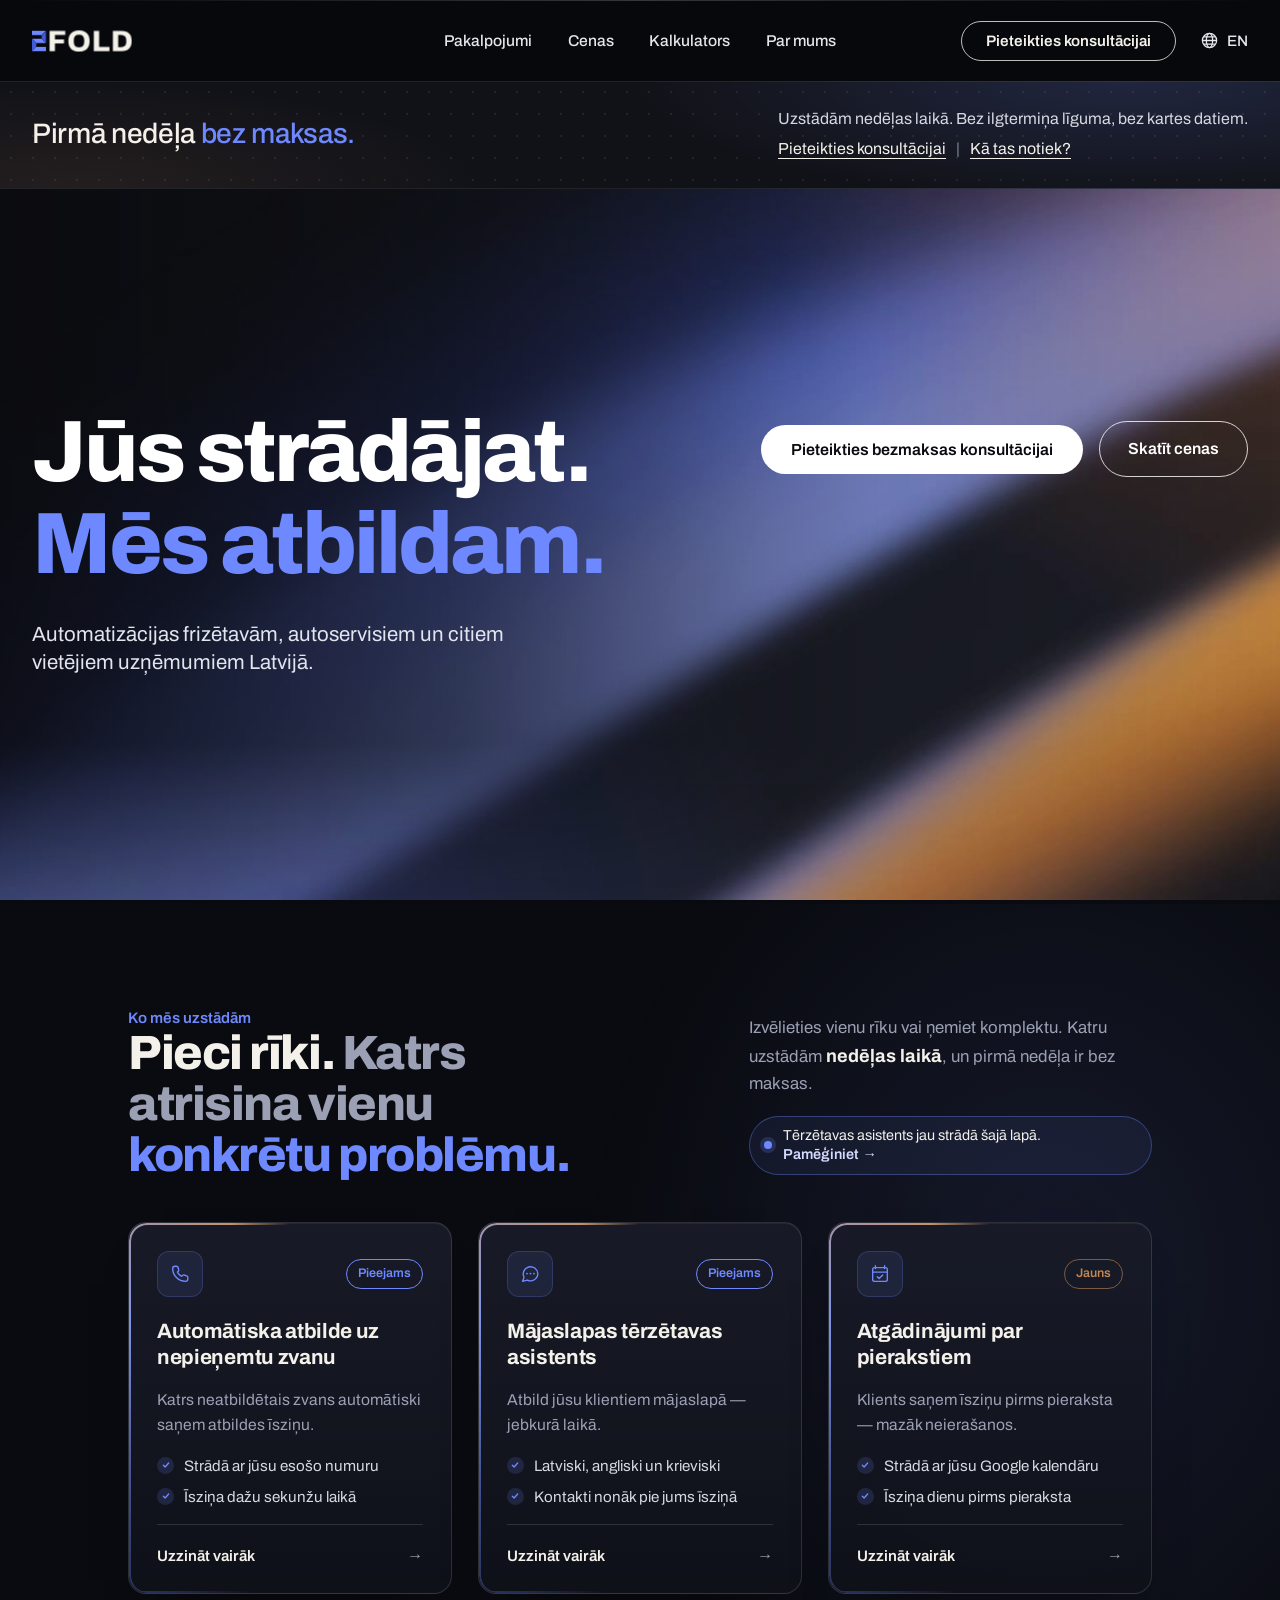
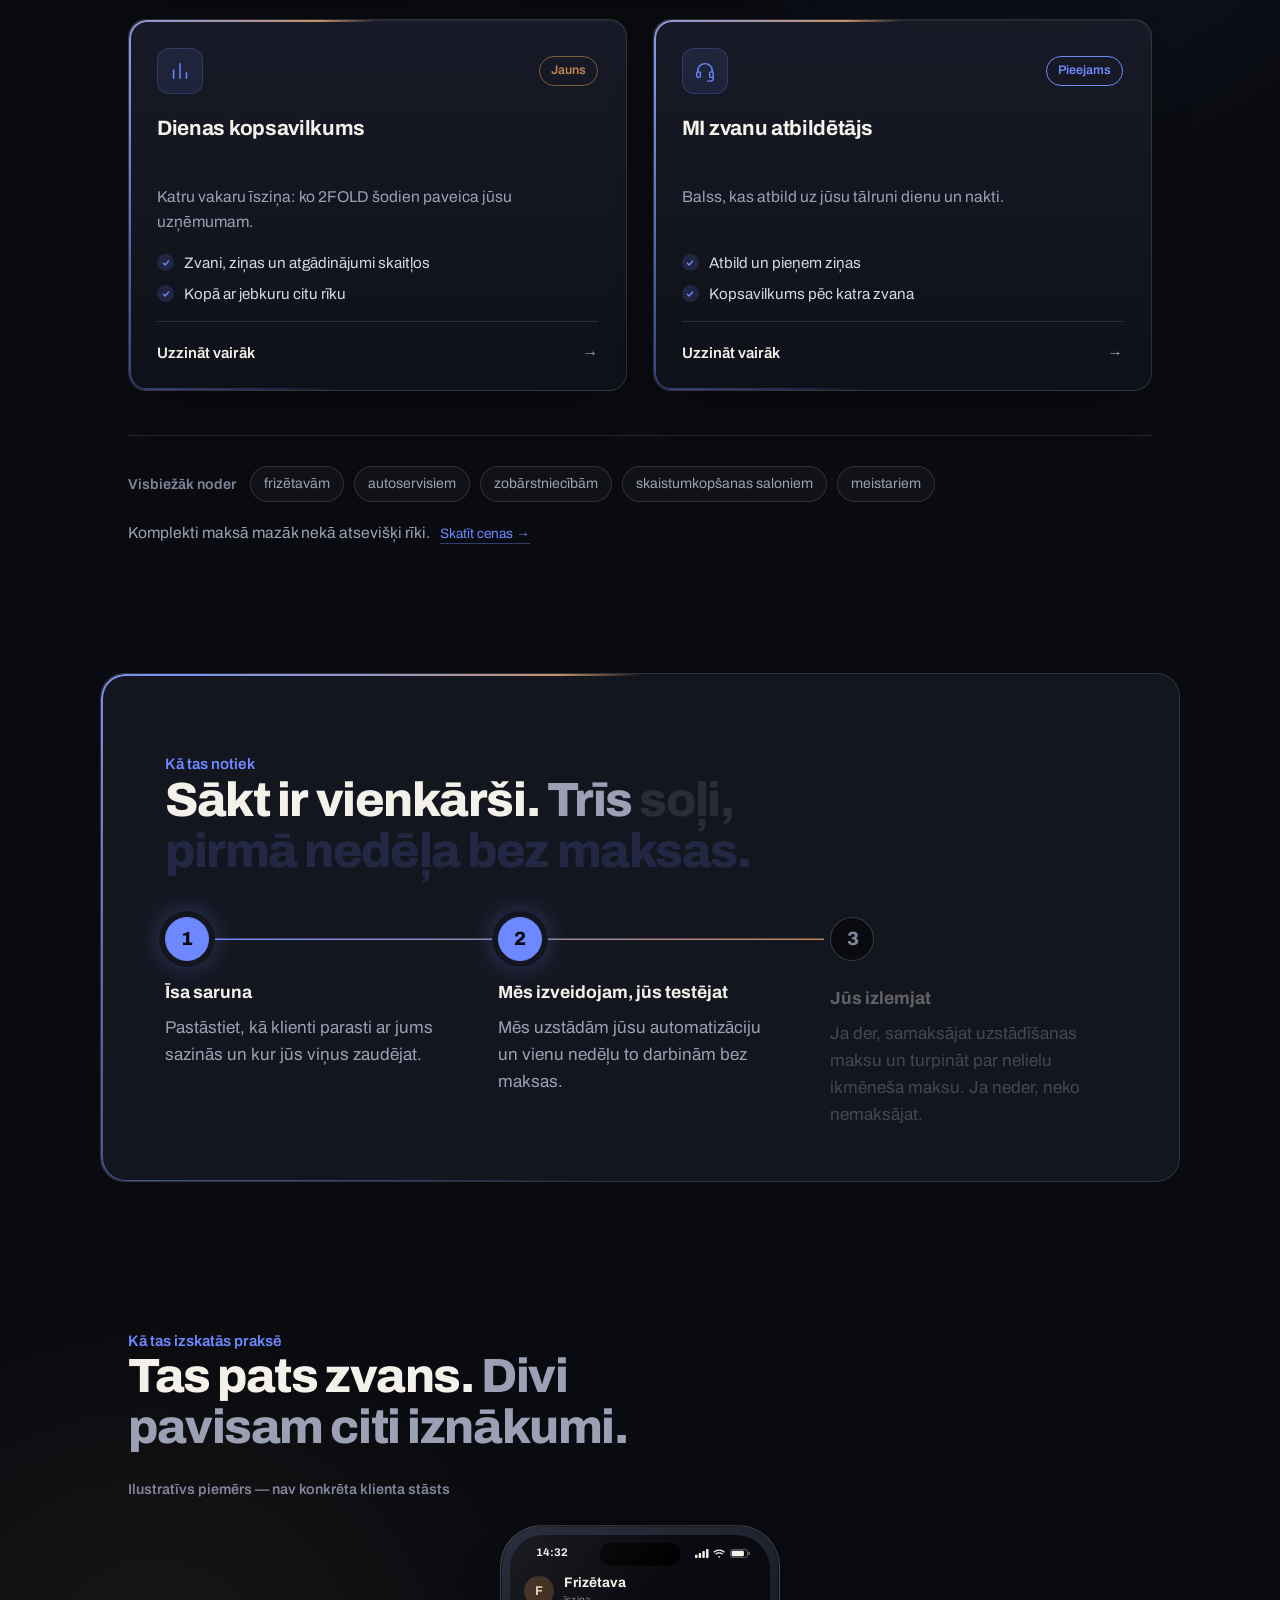
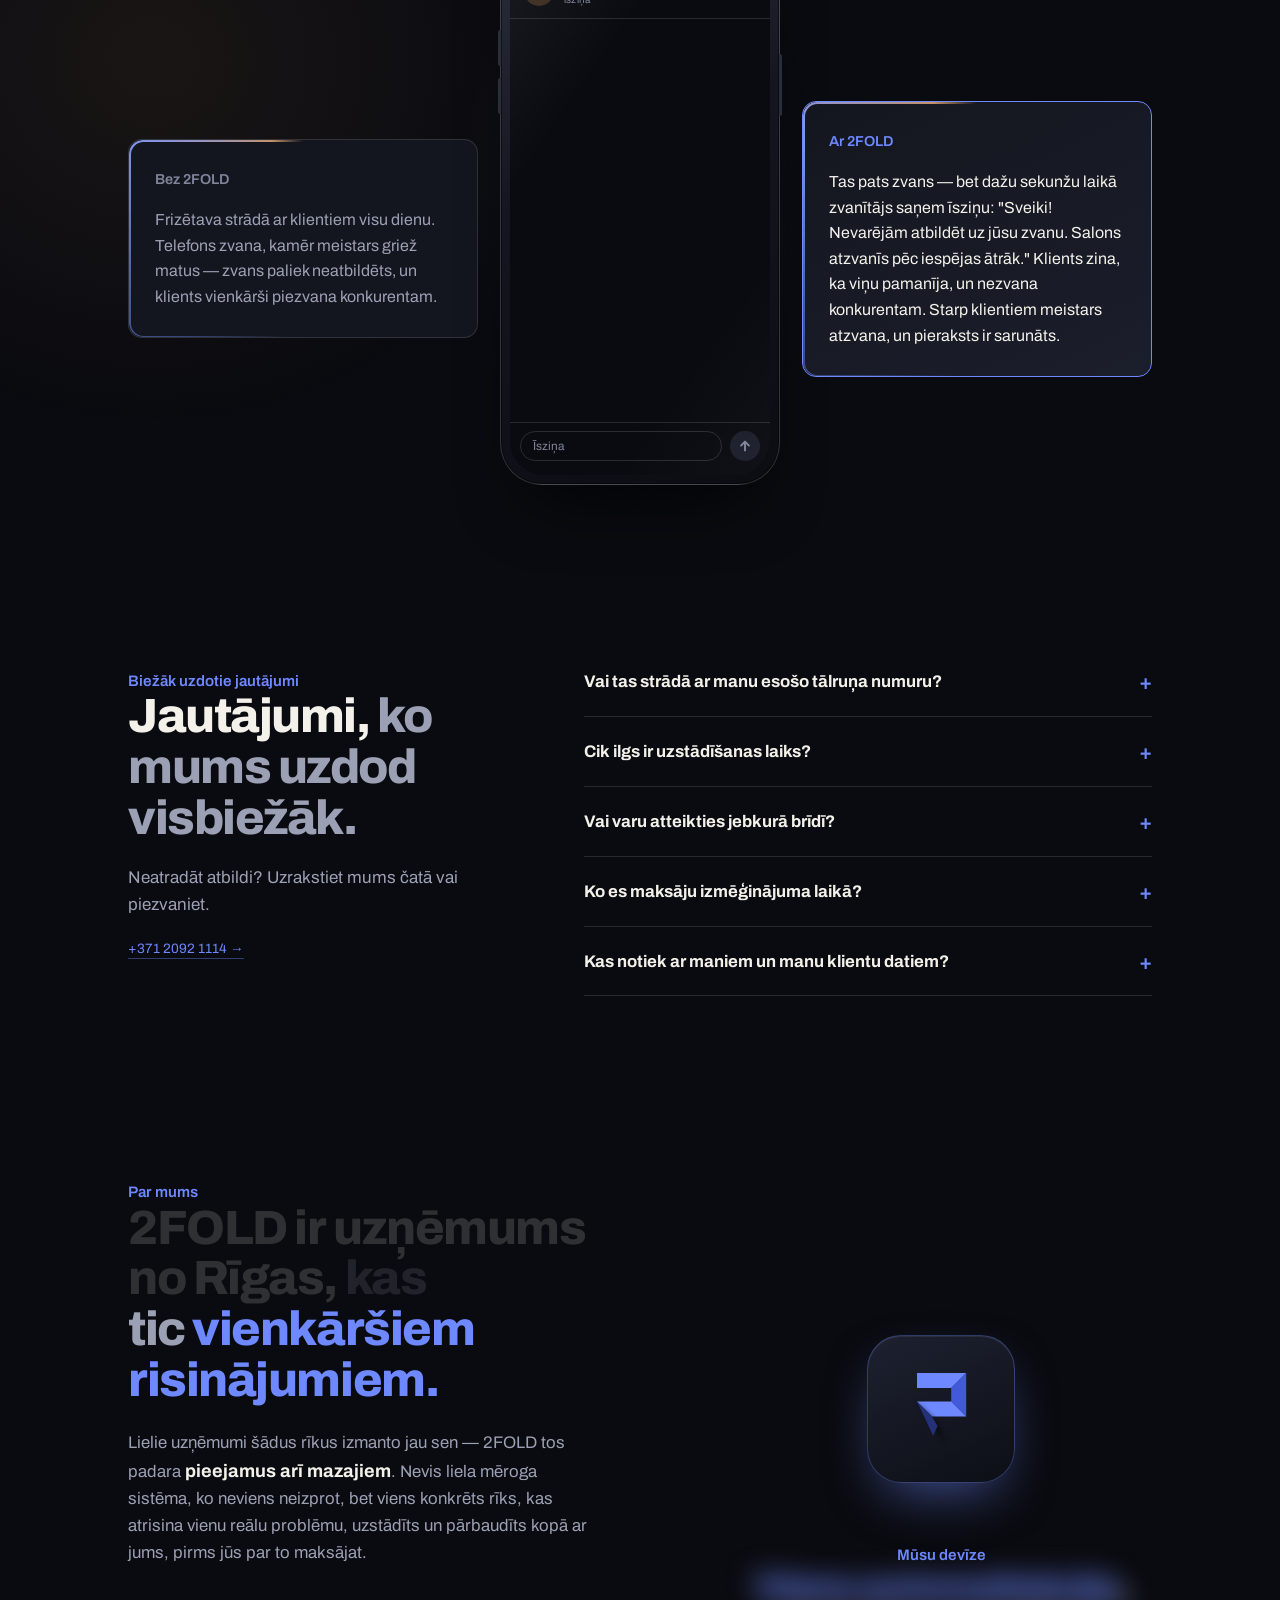
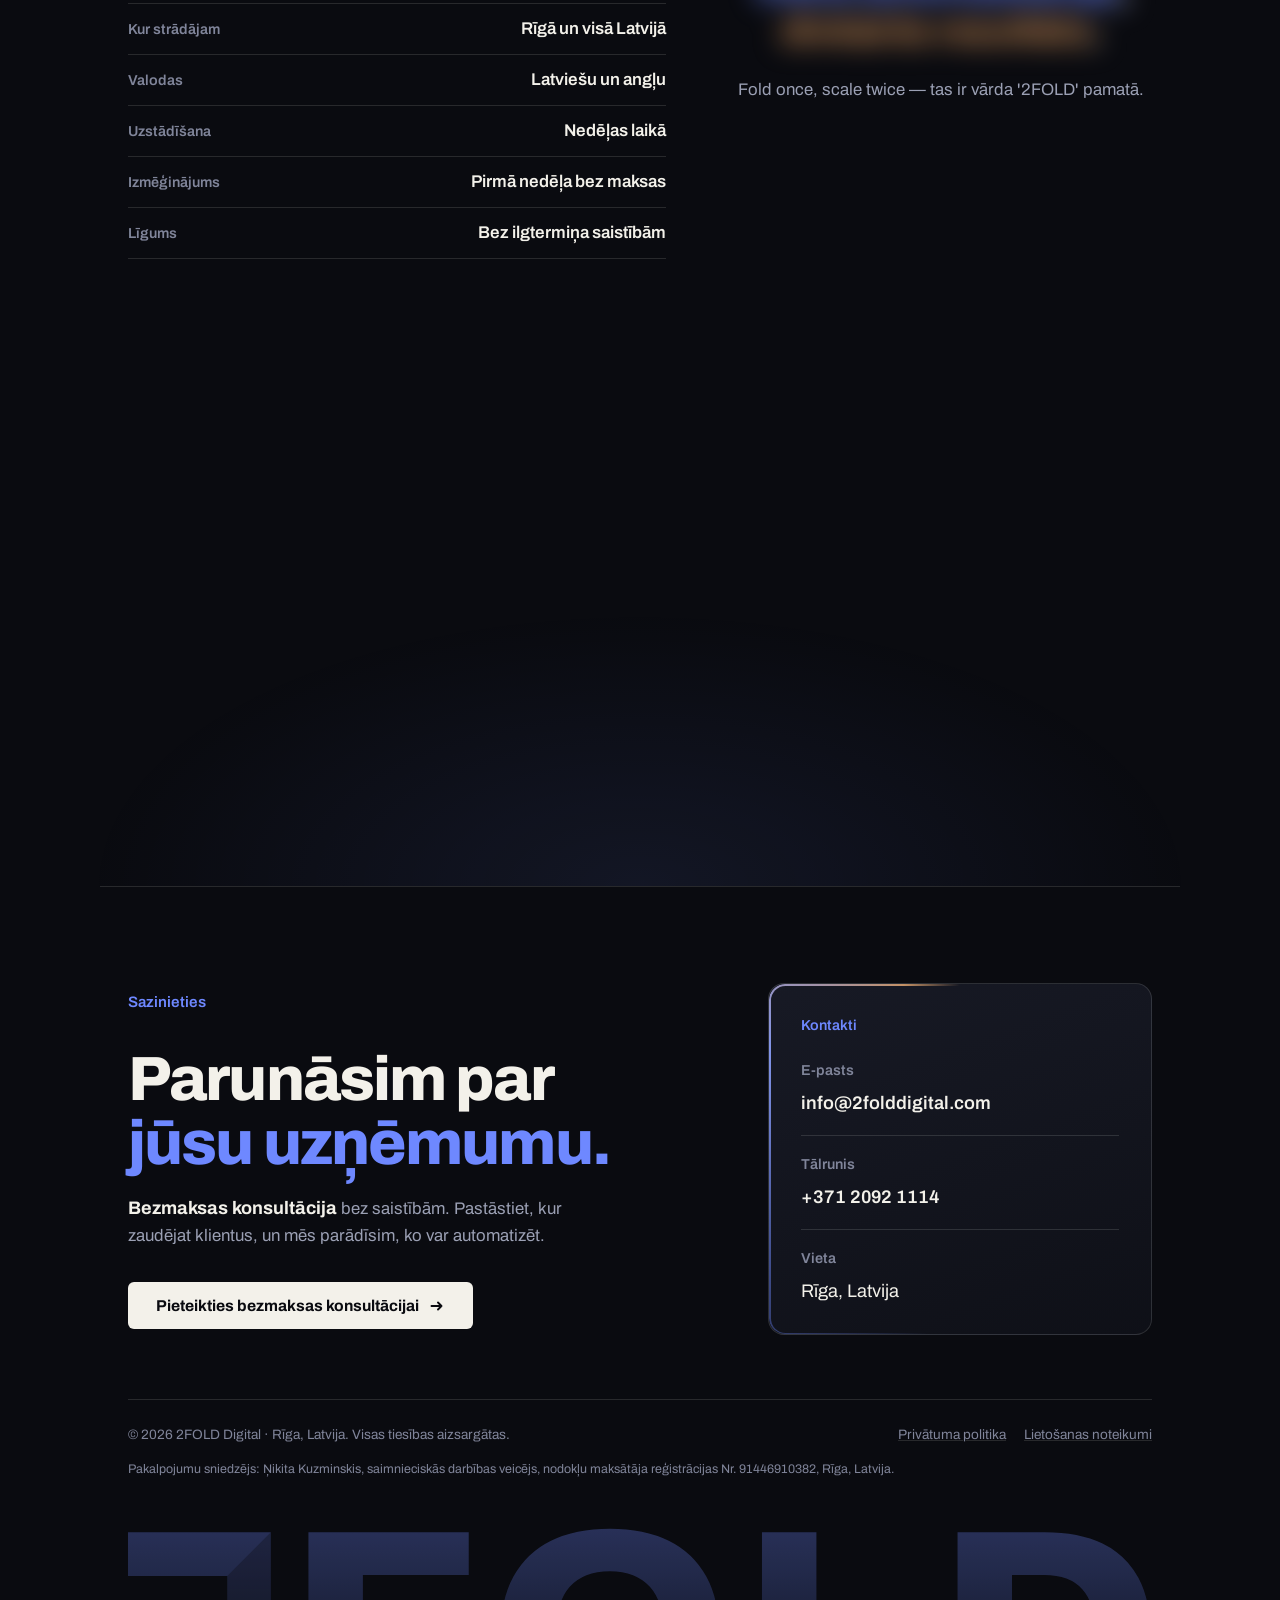
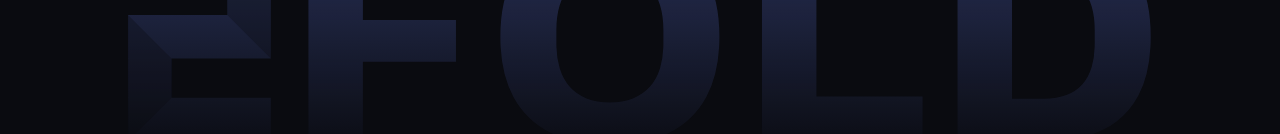
==== index.html @ 34e420e3 "Add files via upload" ====
<!DOCTYPE html>
<html lang="lv">
<head>
<meta charset="UTF-8">
<meta name="viewport" content="width=device-width, initial-scale=1.0">
<!-- Content-Security-Policy as a meta tag, because GitHub Pages cannot send
     custom headers (site/_headers only takes effect on hosts like Netlify or
     Cloudflare Pages). It must stay above every stylesheet and script so it
     governs all of them. In plain words: scripts, styles, fonts and images
     may only come from this site, and data may only be sent to Formspree.
     'unsafe-inline' is needed because the page's own code is written
     inline; the page shows no user-supplied content. Keep this in step with
     the policy in site/_headers. A new outside service (analytics, a chat
     widget, an embedded map) must be added here too, or the browser blocks it. -->
<meta http-equiv="Content-Security-Policy" content="default-src 'self'; script-src 'self' 'unsafe-inline' https://chat-assistant-production.up.railway.app; style-src 'self' 'unsafe-inline'; img-src 'self' data:; font-src 'self'; connect-src 'self' https://formspree.io https://chat-assistant-production.up.railway.app; form-action 'self' https://formspree.io; base-uri 'self'; object-src 'none'">
<title data-lv="2FOLD — automatizācija vietējiem uzņēmumiem Rīgā un Latvijā" data-en="2FOLD — automation for local businesses in Riga and Latvia">2FOLD — automatizācija vietējiem uzņēmumiem Rīgā un Latvijā</title>
<meta name="description" content="2FOLD no Rīgas veido automatizācijas uzņēmumiem visā Latvijā: katrs neatbildētais zvans saņem īsziņu dažu sekunžu laikā. Uzstādām nedēļas laikā, nedēļu testējat bez maksas.">
<!-- Google Search Console ownership proof for https://2folddigital.com.
     Leave it in place: Google re-checks it, and removing it unverifies the
     site. It is public by design and grants nothing on its own. -->
<meta name="google-site-verification" content="GEn8mj1mbPgFcCX6BHr9wlUlcNE1jGcp3yf_0smPMzs">

<!-- DOMAIN: the canonical link, the share image, the structured data below
     and robots.txt / sitemap.xml all need the site's real, absolute address.
     WhatsApp, Facebook and LinkedIn ignore relative paths and fall back to a
     bare link, and the referral button copies this page's link for people to
     send on, so the share preview is the first impression for every
     referred visitor. Set the domain everywhere at once, never by hand:
         cd tools   then   npm run domain -- https://www.your-domain.lv -->

<link rel="canonical" href="https://2folddigital.com/">
<meta property="og:url" content="https://2folddigital.com/">
<meta property="og:image" content="https://2folddigital.com/assets/og-card.png">
<meta name="twitter:image" content="https://2folddigital.com/assets/og-card.png">

<meta property="og:type" content="website">
<meta property="og:site_name" content="2FOLD">
<meta property="og:locale" content="lv_LV">
<meta property="og:locale:alternate" content="en_GB">
<meta property="og:title" content="2FOLD — atbild, pirms klients noliek klausuli">
<meta property="og:description" content="Mazas, strādājošas automatizācijas uzņēmumiem Rīgā un visā Latvijā. Neatbildēts zvans saņem īsziņu dažu sekunžu laikā. Uzstādām nedēļas laikā, nedēļu testējat bez maksas.">
<meta property="og:image:width" content="1200">
<meta property="og:image:height" content="630">
<meta property="og:image:type" content="image/png">
<meta property="og:image:alt" content="2FOLD — zvans, AI aģents, paveikts">
<meta name="twitter:card" content="summary_large_image">
<meta name="twitter:title" content="2FOLD — atbild, pirms klients noliek klausuli">
<meta name="twitter:description" content="Mazas, strādājošas automatizācijas vietējiem uzņēmumiem. Neatbildēts zvans saņem īsziņu dažu sekunžu laikā.">
<meta name="theme-color" content="#0A0B10">
<link rel="apple-touch-icon" href="assets/apple-touch-icon.png">
<!-- Structured data: tells search engines who runs this site, how to reach
     them and what is for sale, in a form they can show directly in results.
     Prices include VAT and mirror the service pages, the pricing view (its
     three cards and the bundle card), MISSED_CALL_MONTHLY in the calculator
     script and the Stripe payment links in STRIPE_LINKS, so change all of
     them together. The Standarta bundle (since 2026-10-15) has its "you save" line worked
     out from its four separate prices, so it changes too whenever any of
     them does. The Premium bundle (AI phone answering instead of the
     text-back, €200 a month + €800 setup) is not listed here yet: add it
     the way the Standarta bundle is once its Stripe links exist.
     The business is a self-employed person registered with VID, so
     "legalName" is the person's name and "taxID" the taxpayer registration
     number (not the personal code). The address is only the city and
     country. Add "vatID" if VAT registration happens, and "streetAddress"
     and "postalCode" if a public address is ever wanted. -->
<script type="application/ld+json">
{
  "@context": "https://schema.org",
  "@graph": [
    {
      "@type": "Organization",
      "@id": "https://2folddigital.com/#org",
      "name": "2FOLD",
      "alternateName": ["TwoFold", "2FOLD Digital"],
      "legalName": "Ņikita Kuzminskis",
      "taxID": "91446910382",
      "url": "https://2folddigital.com/",
      "logo": "https://2folddigital.com/assets/apple-touch-icon.png",
      "email": "info@2folddigital.com",
      "telephone": "+37120921114",
      "address": {"@type": "PostalAddress", "addressLocality": "Rīga", "addressCountry": "LV"},
      "areaServed": [{"@type": "City", "name": "Rīga"}, {"@type": "Country", "name": "Latvia"}],
      "description": "Mazas, strādājošas automatizācijas uzņēmumiem Rīgā un visā Latvijā: automātiska īsziņa uz neatbildētu zvanu, mājaslapas tērzētavas asistents un MI zvanu atbildētājs.",
      "contactPoint": {
        "@type": "ContactPoint",
        "contactType": "customer service",
        "telephone": "+37120921114",
        "email": "info@2folddigital.com",
        "availableLanguage": ["lv", "en"]
      }
    },
    {
      "@type": "WebSite",
      "@id": "https://2folddigital.com/#website",
      "url": "https://2folddigital.com/",
      "name": "2FOLD",
      "inLanguage": ["lv", "en"],
      "publisher": {"@id": "https://2folddigital.com/#org"}
    },
    {
      "@type": "Service",
      "name": "Automātiska atbilde uz nepieņemtu zvanu",
      "alternateName": "Missed-call text-back",
      "description": "Tiklīdz zvans paliek bez atbildes, zvanītājs automātiski saņem īsziņu.",
      "provider": {"@id": "https://2folddigital.com/#org"},
      "areaServed": [{"@type": "City", "name": "Rīga"}, {"@type": "Country", "name": "Latvia"}],
      "offers": {
        "@type": "Offer", "priceCurrency": "EUR", "price": "60.00",
        "priceSpecification": [
          {"@type": "UnitPriceSpecification", "name": "Ikmēneša uzturēšana", "price": "60.00", "priceCurrency": "EUR", "unitCode": "MON", "valueAddedTaxIncluded": true},
          {"@type": "UnitPriceSpecification", "name": "Vienreizēja uzstādīšana", "price": "250", "priceCurrency": "EUR", "valueAddedTaxIncluded": true}
        ]
      }
    },
    {
      "@type": "Service",
      "name": "Mājaslapas tērzētavas asistents",
      "alternateName": "Website chat assistant",
      "description": "Mājaslapas tērzētava atbild uz klientu jautājumiem jebkurā laikā un nosūta īpašniekam ar īsziņu tos, kas atstāj kontaktu.",
      "provider": {"@id": "https://2folddigital.com/#org"},
      "areaServed": [{"@type": "City", "name": "Rīga"}, {"@type": "Country", "name": "Latvia"}],
      "offers": {
        "@type": "Offer", "priceCurrency": "EUR", "price": "40.00",
        "priceSpecification": [
          {"@type": "UnitPriceSpecification", "name": "Ikmēneša uzturēšana", "price": "40.00", "priceCurrency": "EUR", "unitCode": "MON", "valueAddedTaxIncluded": true},
          {"@type": "UnitPriceSpecification", "name": "Vienreizēja uzstādīšana", "price": "250", "priceCurrency": "EUR", "valueAddedTaxIncluded": true}
        ]
      }
    },
    {
      "@type": "Service",
      "name": "Atgādinājumi par pierakstiem",
      "alternateName": "Appointment reminders",
      "description": "Klients saņem īsziņu pirms pieraksta, tāpēc mazāk cilvēku aizmirst ierasties.",
      "provider": {"@id": "https://2folddigital.com/#org"},
      "areaServed": [{"@type": "City", "name": "Rīga"}, {"@type": "Country", "name": "Latvia"}],
      "offers": {
        "@type": "Offer", "priceCurrency": "EUR", "price": "40.00",
        "priceSpecification": [
          {"@type": "UnitPriceSpecification", "name": "Ikmēneša uzturēšana", "price": "40.00", "priceCurrency": "EUR", "unitCode": "MON", "valueAddedTaxIncluded": true},
          {"@type": "UnitPriceSpecification", "name": "Vienreizēja uzstādīšana", "price": "250", "priceCurrency": "EUR", "valueAddedTaxIncluded": true}
        ]
      }
    },
    {
      "@type": "Service",
      "name": "Dienas kopsavilkums",
      "alternateName": "Daily summary",
      "description": "Katru vakaru īpašnieks saņem īsziņu ar dienas skaitļiem: zvani, ziņas, atgādinājumi un rītdienas pieraksti.",
      "provider": {"@id": "https://2folddigital.com/#org"},
      "areaServed": [{"@type": "City", "name": "Rīga"}, {"@type": "Country", "name": "Latvia"}],
      "offers": {
        "@type": "Offer", "priceCurrency": "EUR", "price": "20.00",
        "priceSpecification": [
          {"@type": "UnitPriceSpecification", "name": "Ikmēneša uzturēšana", "price": "20.00", "priceCurrency": "EUR", "unitCode": "MON", "valueAddedTaxIncluded": true},
          {"@type": "UnitPriceSpecification", "name": "Vienreizēja uzstādīšana", "price": "50", "priceCurrency": "EUR", "valueAddedTaxIncluded": true}
        ]
      }
    },
    {
      "@type": "Service",
      "name": "MI zvanu atbildētājs",
      "alternateName": "AI phone answering",
      "description": "Balss atbild uz tālruni dienu un nakti, pieraksta tikšanās un pieņem ziņas.",
      "provider": {"@id": "https://2folddigital.com/#org"},
      "areaServed": [{"@type": "City", "name": "Rīga"}, {"@type": "Country", "name": "Latvia"}],
      "offers": {
        "@type": "Offer", "priceCurrency": "EUR", "price": "150.00",
        "priceSpecification": [
          {"@type": "UnitPriceSpecification", "name": "Ikmēneša uzturēšana", "price": "150.00", "priceCurrency": "EUR", "unitCode": "MON", "valueAddedTaxIncluded": true},
          {"@type": "UnitPriceSpecification", "name": "Vienreizēja uzstādīšana", "price": "450", "priceCurrency": "EUR", "valueAddedTaxIncluded": true}
        ]
      }
    },
    {
      "@type": "Service",
      "name": "Standarta komplekts",
      "alternateName": "Standard bundle",
      "description": "Automātiska atbilde uz nepieņemtu zvanu, mājaslapas tērzētavas asistents, atgādinājumi par pierakstiem un dienas kopsavilkums kopā, par vienu cenu.",
      "provider": {"@id": "https://2folddigital.com/#org"},
      "areaServed": [{"@type": "City", "name": "Rīga"}, {"@type": "Country", "name": "Latvia"}],
      "offers": {
        "@type": "Offer", "priceCurrency": "EUR", "price": "120.00",
        "priceSpecification": [
          {"@type": "UnitPriceSpecification", "name": "Ikmēneša uzturēšana", "price": "120.00", "priceCurrency": "EUR", "unitCode": "MON", "valueAddedTaxIncluded": true},
          {"@type": "UnitPriceSpecification", "name": "Vienreizēja uzstādīšana", "price": "600", "priceCurrency": "EUR", "valueAddedTaxIncluded": true}
        ]
      }
    }
  ]
}
</script>
<link rel="icon" type="image/svg+xml" href="[data-uri]">
<!-- Fonts are self-hosted rather than pulled from the Google CDN. The CDN
     version sent every visitor's IP to Google before they had consented to
     anything — an undisclosed third-party request the privacy policy did not
     cover, and a GDPR problem for an EU business. To change fonts, edit and
     re-run tools/fetch-fonts.mjs (cd tools, then npm run fonts); it also
     keeps the preload link below pointing at the right file. Since
     2026-10-14 the page uses Archivo only (see "type: one family" in
     <style id="layout">). -->
<link rel="stylesheet" href="assets/fonts.css">
<link rel="preload" as="font" type="font/woff2" crossorigin href="assets/fonts/Archivo-normal-latin-65449f16.woff2">
<style>
  :root{
    --ink:#0A0B10; --ink-raised:#14161F; --ink-raised-2:#1B1E2B;
    --paper:#F3F1EA; --paper-dim:#9BA0B4; --paper-faint:#80859A;
    /* --paper-faint was #5B5F72: 3.1:1 contrast on --ink and 2.9:1 on the
       raised cards, under the 4.5:1 WCAG AA minimum for the small print it
       colours. #80859A is the same grey lifted just enough to clear it on
       both (5.4:1 and 4.9:1). */
    --line:rgba(243,241,234,0.13);
    --blue:#6E88FF; --blue-deep:#1B2450; --blue-soft:#D4DBFF;
    --espresso:#C08552; --espresso-deep:#3B2A1E; --espresso-soft:#E9CBA8;
    /* one family for everything since 2026-10-14 (was Fraunces for
       --display, Manrope for --sans and IBM Plex Mono for --mono): see
       "type: one family" */
    --display:'Archivo', sans-serif; --sans:'Archivo', sans-serif; --mono:'Archivo', sans-serif;
    --ease-out:cubic-bezier(0.16,1,0.3,1); --ease-in-out:cubic-bezier(0.65,0,0.35,1);
    --dur-fast:180ms; --dur-med:280ms; --dur-slow:550ms;
  }
  *{box-sizing:border-box;}
  html{scroll-behavior:smooth;}
  body{
    margin:0; background:var(--ink); color:var(--paper);
    font-family:var(--sans); font-size:17px; line-height:1.6;
    font-optical-sizing:auto;
    -webkit-font-smoothing:antialiased; overflow-x:hidden;
  }
  /* Ambient colour wash — fixed so it drifts subtly behind every section
     that doesn't set its own opaque background (raised panels like .how
     still read as solid, flat bands for contrast). */
  body::before{
    content:''; position:fixed; inset:0; z-index:-2; pointer-events:none;
    background:
      radial-gradient(ellipse 900px 600px at 12% -8%, rgba(110,136,255,0.13), transparent 60%),
      radial-gradient(ellipse 700px 520px at 104% 28%, rgba(242,166,90,0.09), transparent 60%),
      radial-gradient(ellipse 820px 620px at 15% 104%, rgba(110,136,255,0.08), transparent 60%);
  }
  a{color:inherit;}
  :focus-visible{outline:2px solid var(--blue); outline-offset:3px; transition:outline-offset var(--dur-fast) var(--ease-out);}
  @media all /* MOTION-OVERRIDE: was (prefers-reduced-motion: no-preference) */{
    ::view-transition-old(root), ::view-transition-new(root){
      animation-duration:var(--dur-med); animation-timing-function:var(--ease-in-out);
    }
  }

  /* Scaled rather than resized: changing width forced a layout on every
     scroll event, while scaleX is composited. */
  #scrollline{
    position:fixed; top:0; left:0; height:3px; width:100%;
    background:linear-gradient(90deg, var(--blue-deep), var(--blue));
    z-index:200; transform:scaleX(0); transform-origin:0 50%;
  }

  header.nav{
    position:sticky; top:0; z-index:100; width:100%;
    /* No backdrop-filter. Re-blurring everything behind the bar on every
       scroll frame was the biggest graphics cost on the page (removing it
       halved GPU time while scrolling), and behind a fill this opaque the
       blur was barely visible. overflow-x:clip keeps the sliding shimmer
       strip inside the bar while still letting it sit 1px below the edge. */
    background:rgba(10,11,16,0.9); overflow-x:clip;
    box-shadow:0 1px 0 rgba(243,241,234,0.06);
    transition:background var(--dur-med) var(--ease-out), box-shadow var(--dur-med) var(--ease-out);
  }
  /* The shimmer moves by transform, not background-position. A background
     animation repaints the bar on every frame forever, even with nothing
     else happening; a transform is handed to the compositor. The strip is
     two tiles wide and slides exactly one tile per cycle, so the loop is
     seamless. */
  header.nav::after{
    content:''; position:absolute; left:0; bottom:-1px; height:2px; width:200%;
    background:linear-gradient(90deg, transparent, var(--blue) 25%, var(--espresso) 55%, transparent 80%);
    background-size:50% 100%; background-repeat:repeat-x; opacity:0.8; pointer-events:none;
  }
  header.nav.nav-scrolled{
    background:rgba(10,11,16,0.94);
    box-shadow:0 1px 0 rgba(243,241,234,0.09), 0 20px 40px -26px rgba(0,0,0,0.8);
  }
  @media all /* MOTION-OVERRIDE: was (prefers-reduced-motion: no-preference) */{
    header.nav::after{animation:navShimmer 7s linear infinite;}
  }
  @keyframes navShimmer{
    from{transform:translateX(0);}
    to{transform:translateX(-50%);}
  }
  .nav-inner{
    display:flex; align-items:center; justify-content:space-between;
    max-width:1080px; margin:0 auto; padding:22px 28px;
  }
  .logo{display:flex; align-items:center; text-decoration:none; flex-shrink:0;}
  .logo svg{height:30px; width:auto; display:block; transition:transform var(--dur-fast) var(--ease-out) , filter var(--dur-med) var(--ease-out);}
  .logo:hover svg{transform:scale(1.05); filter:drop-shadow(0 0 10px rgba(110,136,255,0.5));}
  .nav-right{display:flex; align-items:center; gap:14px; flex-wrap:wrap; justify-content:flex-end;}
  .lang-btn, .nav-link{
    position:relative; font-family:var(--mono); font-size:0.82rem; font-weight:500; letter-spacing:0.04em;
    background:transparent; color:var(--paper); text-decoration:none;
    border:1.5px solid var(--paper-faint); border-radius:6px;
    padding:8px 16px; cursor:pointer; z-index:1; white-space:nowrap; overflow:hidden;
    transition:color var(--dur-fast) var(--ease-out), border-color var(--dur-fast) var(--ease-out), transform var(--dur-fast) var(--ease-out);
  }
  .lang-btn::before, .nav-link::before{
    content:''; position:absolute; inset:0; border-radius:6px;
    background:linear-gradient(135deg, var(--blue), var(--espresso)); z-index:-1;
    transform:translateX(-100%); opacity:0;
    transition:transform var(--dur-med) var(--ease-out), opacity var(--dur-fast) var(--ease-out);
  }
  .lang-btn:hover, .nav-link:hover{color:var(--ink); border-color:var(--blue);}
  .lang-btn:hover::before, .nav-link:hover::before{transform:translateX(0); opacity:1;}
  .lang-btn:active, .nav-link:active{transform:scale(0.96);}
  .nav-cta{
    font-family:var(--sans); font-weight:700; font-size:0.82rem; color:var(--ink);
    background:var(--paper); border:none; border-radius:6px;
    padding:9px 18px; cursor:pointer; white-space:nowrap;
    transition:transform var(--dur-fast) var(--ease-out), box-shadow var(--dur-med) var(--ease-out);
  }
  .nav-cta:hover{box-shadow:0 10px 22px -10px rgba(110,136,255,0.5);}
  .nav-cta:active{transform:scale(0.96);}
  @media (max-width:480px){
    .nav-inner{padding:16px 18px;}
    .logo-word{display:none;}
    .nav-link, .lang-btn{font-size:0.74rem; padding:7px 11px;}
    .nav-cta{font-size:0.74rem; padding:8px 13px;}
  }

  .view{display:none;}
  .view.active{display:block;}

  /* HERO — the layout itself (copy left, the 3D mark's first station
     right) lives in the upgrade layer at the end of <head> */
  .hero{max-width:1080px; margin:0 auto; position:relative;}
  .hero h1{
    font-family:var(--display); font-weight:700;
    font-size:clamp(2.3rem, 5vw, 4rem); line-height:1.16; margin:0; letter-spacing:-0.01em;
  }
  .hero .line{display:block;}
  .line-problem{color:var(--paper-dim); font-style:italic; font-weight:500;}
  .line-solution{color:var(--paper); font-weight:700;}
  .line-solution .brand{color:var(--blue);}
  .hero-divider{width:96px; height:3px; margin:30px 0; background:linear-gradient(90deg, var(--blue), var(--blue-deep));}
  .subhead{max-width:52ch; color:var(--paper-dim); font-size:1.08rem; margin:0 0 36px;}

  .cta, .submit{
    position:relative; display:inline-block; border:none;
    font-family:var(--sans); font-weight:700; font-size:0.98rem;
    background:var(--paper); color:var(--ink);
    padding:15px 28px; border-radius:6px; text-decoration:none; z-index:1; cursor:pointer;
    transition:transform var(--dur-fast) var(--ease-out), box-shadow var(--dur-med) var(--ease-out);
  }
  .cta::before, .submit::before{
    content:''; position:absolute; inset:0; border-radius:6px; border:1.5px solid var(--blue);
    z-index:-1; transform:translate(0,0); opacity:0; transition:transform var(--dur-med) var(--ease-out), opacity var(--dur-med) var(--ease-out);
  }
  .cta:hover::before, .submit:hover::before{transform:translate(7px,7px); opacity:1;}
  .cta:hover, .submit:hover{box-shadow:0 14px 28px -14px rgba(110,136,255,0.4);}
  .cta:active, .submit:active{transform:scale(0.97);}

  /* ═══ CALM TIER — runs for everyone, reduced motion included ═════════
     A reduced-motion request asks for less *movement*, not for a stripped
     page. Travel, parallax, pinning, spinning and zooming are what
     trigger vestibular symptoms; a plain opacity fade does not. So every
     fade lives out here, and only rules that actually move something sit
     behind the gate below.

     A visitor with reduced motion on still watches the page assemble
     itself as they scroll — it simply never slides, floats or pins. */
  @keyframes fadeIn{from{opacity:0;} to{opacity:1;}}

  /* The headline lines rise out of a mask (upgrade layer); everything
     around them fades in on this stagger. */
  .hero-kicker, .hero .hero-divider, .hero .subhead, .hero-actions, .hero-facts{
    opacity:0; animation:fadeIn 0.65s ease forwards;
  }
  .hero-kicker{animation-delay:0.02s;}
  .hero-divider{animation-delay:0.5s;}
  .subhead{animation-delay:0.62s;}
  .hero-actions{animation-delay:0.78s;}
  .hero-facts{animation-delay:0.94s;}

  /* Section and row reveals fade out here; the travel that goes with them
     is added under the gate. --reveal is written by the scroll module in
     both modes, so these track scroll position either way. */
  html.js-anim section:not(.hero){--reveal:0; opacity:var(--reveal);}
  html.js-anim .services .service-link, html.js-anim .steps > li{
    opacity:0; transition:opacity var(--dur-slow) var(--ease-out);
  }
  html.js-anim .services.in-view .service-link,
  html.js-anim section.in-view .steps > li{opacity:1;}
  html.js-anim .services.in-view .service-link:nth-of-type(2){transition-delay:0.07s;}
  html.js-anim .services.in-view .service-link:nth-of-type(3){transition-delay:0.14s;}
  html.js-anim .how.in-view .steps > li:nth-child(2){transition-delay:0.07s;}
  html.js-anim .how.in-view .steps > li:nth-child(3){transition-delay:0.14s;}

  /* fresh-view entrance for the non-landing pages, plus the pricing stagger */
  .detail-main, .form-main, .pricing-main{opacity:0; animation:fadeIn 0.5s var(--ease-out) both;}
  .pricing-main .pricing-card{animation:fxCardIn 0.55s var(--ease-out) both;}
  .pricing-main .pricing-card:nth-child(1){animation-delay:0.16s;}
  .pricing-main .pricing-card:nth-child(2){animation-delay:0.23s;}
  .pricing-main .pricing-card:nth-child(3){animation-delay:0.30s;}

  /* the motto still arrives, just without the blur-and-lift */
  html.js-anim .motto-text{opacity:0; transition:opacity 0.85s var(--ease-out);}
  html.js-anim .motto.in-view .motto-text{opacity:1;}

  .faq-item[open] > p{animation:fadeIn 0.34s var(--ease-out) both;}

  @media all /* MOTION-OVERRIDE: was (prefers-reduced-motion: no-preference) */{
    /* ═══ MOTION TIER — everything that actually travels ═══════════════
       These rules only ever ADD movement on top of the fades above. The
       fades are never repeated here, so there is exactly one owner for
       opacity and one for transform. */
    .hero-kicker, .hero .subhead, .hero-actions, .hero-facts{
      transform:translateY(12px); animation-name:rise;
    }
    /* Must be .hero .hero-divider, not .hero-divider: the calm-tier group
       rule above is (0,2,0) and would otherwise keep animation-name:fadeIn,
       which is why this bar never drew itself at all before. Uses scaleX
       rather than the old width animation so it composites. */
    .hero .hero-divider{transform:scaleX(0); transform-origin:left center; animation-name:drawX;}
    @keyframes drawX{from{opacity:0; transform:scaleX(0);} to{opacity:1; transform:scaleX(1);}}

    /* Everything below is gated on html.js-anim (set synchronously by an
       inline script in <head>) — so if JS ever fails to run, these
       sections/rows stay at their normal, fully-visible default instead
       of being stuck invisible waiting on a script that never ran. */
    html.js-anim section:not(.hero){
      transform:translateY(calc((1 - var(--reveal)) * 26px)) scale(calc(0.985 + var(--reveal) * 0.015));
    }

    /* staggered reveal for rows/cards inside a section as it enters view */
    /* .pricing-grid .pricing-card used to be in this list. It never had a
       matching .in-view rule to undo it (those cards live in .pricing-main,
       not in a <section>), so its only way back to opacity:1 was the
       entrance animation below — which now also owns its transform. Listing
       it here as well just meant two rules racing for one transform. */
    html.js-anim .services .service-link, html.js-anim .steps > li{
      transform:translateY(14px);
      transition:opacity var(--dur-slow) var(--ease-out), transform var(--dur-slow) var(--ease-out);
    }
    html.js-anim .services.in-view .service-link,
    html.js-anim section.in-view .steps > li{transform:translateY(0);}

    /* fresh-view entrance: the fade is in the calm tier, this adds the lift.
       The pricing cards are not repeated here — they stagger by animating
       --fx-in, which only the (gated) .fx-tilt transform reads, so they get
       movement when motion is allowed and a clean fade when it is not. */
    .detail-main, .form-main, .pricing-main{transform:translateY(12px); animation-name:rise;}
  }
  @keyframes rise{to{opacity:1; transform:translateY(0);}}

  section{max-width:1080px; margin:0 auto; padding:68px 28px;}
  .eyebrow{font-family:var(--mono); font-weight:500; text-transform:uppercase; letter-spacing:0.1em; color:var(--blue); font-size:0.82rem; margin:0 0 32px;}
  .eyebrow::before{content:''; display:inline-block; width:16px; height:2px; margin:0 9px 2px 0; border-radius:2px; background:linear-gradient(90deg, var(--blue), var(--espresso)); vertical-align:middle;}

  /* Services: three cards. Each card lifts on hover, and its icon tile
     tips and glows. isolation:isolate keeps the cursor spotlight (the
     ::after further down, at z-index:-1) above the card's own fill. */
  .services-grid{display:grid; grid-template-columns:repeat(3, minmax(0, 1fr)); gap:18px;}
  .service-link{display:block; text-decoration:none; color:inherit; border-radius:18px;}
  .service-row{
    position:relative; isolation:isolate; overflow:hidden; height:100%;
    display:flex; flex-direction:column; gap:14px; padding:26px 26px 24px;
    border:1px solid var(--line); border-radius:18px;
    background:linear-gradient(165deg, rgba(27,30,43,0.94) 0%, rgba(17,19,27,0.88) 100%);
    box-shadow:0 24px 50px -36px rgba(0,0,0,0.85);
    transition:transform var(--dur-med) var(--ease-out), border-color var(--dur-med) var(--ease-out), box-shadow var(--dur-med) var(--ease-out);
  }
  .service-row:hover{transform:translateY(-5px); border-color:rgba(110,136,255,0.55); box-shadow:0 30px 60px -34px rgba(110,136,255,0.5);}
  .service-top{display:flex; align-items:center; justify-content:space-between; gap:12px;}
  .service-num{font-family:var(--mono); font-size:0.78rem; letter-spacing:0.12em; color:var(--paper-faint);}
  .service-tile{
    display:grid; place-items:center; width:54px; height:54px; margin:8px 0 4px; border-radius:15px;
    background:linear-gradient(150deg, rgba(110,136,255,0.24), rgba(110,136,255,0.05));
    border:1px solid rgba(110,136,255,0.32);
    transition:transform var(--dur-med) var(--ease-out), box-shadow var(--dur-med) var(--ease-out);
  }
  .service-row:hover .service-tile{transform:rotate(-6deg) scale(1.06); box-shadow:0 0 30px rgba(110,136,255,0.38);}
  .service-icon{width:22px; height:22px; flex-shrink:0; color:var(--blue);}
  .service-tile .service-icon{width:26px; height:26px;}
  .service-row h3{font-family:var(--sans); font-weight:700; font-size:1.18rem; line-height:1.3; margin:0;}
  .badge{font-family:var(--mono); font-size:0.72rem; letter-spacing:0.03em; padding:3px 10px; border-radius:20px; border:1px solid transparent;}
  .badge-live{color:var(--blue); border-color:var(--blue);}
  .badge-soon{color:var(--paper-faint); border-color:var(--line);}
  .service-row p{margin:0; color:var(--paper-dim); font-size:0.98rem;}
  .service-meta{
    margin-top:auto; padding-top:18px; border-top:1px solid var(--line);
    display:flex; align-items:center; justify-content:space-between; gap:12px; white-space:nowrap;
  }
  .service-price{font-family:var(--display); font-weight:700; font-size:1.35rem; color:var(--espresso);}
  /* "incl. 21% VAT" under each price: the landing cards and pricing cards */
  .service-price-wrap{display:flex; flex-direction:column; gap:3px;}
  .vat-note{font-family:var(--mono); font-size:0.7rem; letter-spacing:0.03em; color:var(--paper-faint);}
  .pricing-card .vat-note{margin:-14px 0 22px;}
  .service-price small{font-family:var(--mono); font-size:0.74rem; font-weight:400; color:var(--paper-faint); margin-left:5px;}
  .service-arrow{font-family:var(--mono); font-size:0.8rem; color:var(--paper-faint); display:inline-block; transition:transform var(--dur-fast) var(--ease-out), color var(--dur-fast) var(--ease-out);}
  .service-row:hover .service-arrow{transform:translateX(4px); color:var(--blue);}
  @media (max-width:900px){
    .services-grid{grid-template-columns:1fr;}
  }

  .how{background:var(--ink-raised);}
  .steps{list-style:none; margin:0; padding:0; display:grid; gap:36px;}
  .steps li{display:grid; grid-template-columns:44px 1fr; gap:20px; align-items:start;}
  .steps .num{font-family:var(--display); font-weight:700; font-style:italic; font-size:1.8rem; color:var(--blue);}
  .steps h4{font-family:var(--sans); font-weight:700; font-size:1.1rem; margin:0 0 6px;}
  .steps p{margin:0; color:var(--paper-dim);}

  .motto{border-top:1px solid var(--line); text-align:center; position:relative; overflow:hidden;}
  .motto .eyebrow{text-align:center;}
  .motto-mark{
    position:absolute; top:50%; left:50%; z-index:0; pointer-events:none;
    width:min(30vw, 200px); height:auto; opacity:0.1; color:var(--paper-faint);
    transform:translate(-50%, -50%) rotate(-4deg);
  }
  .motto-mark path{fill:none; stroke:currentColor; stroke-width:2; stroke-linejoin:round; stroke-linecap:round;}
  .motto-mark .mark-fold{color:var(--blue);}
  @media all /* MOTION-OVERRIDE: was (prefers-reduced-motion: no-preference) */{
    /* The corner flap literally folds open as the section scrolls into
       view — a small, on-brand nod to "Fold once, scale twice." Driven
       by --fold (0 → 1), set from scroll position in JS. Kept as a
       faint line-art mark (stroke only, low opacity) so it stays a
       background flourish and never competes with the motto text. */
    html.js-anim .motto-mark{ --fold:0; opacity:calc(0.07 + var(--fold) * 0.07); }
    html.js-anim .motto-mark .mark-fold{
      transform-box:fill-box; transform-origin:0% 100%;
      transform:rotate(calc((1 - var(--fold)) * -46deg));
    }
  }
  .motto .eyebrow, .motto-text, .motto-sub{position:relative; z-index:1;}
  .motto-text{
    max-width:20ch; margin:0 auto 16px;
    font-family:var(--display); font-weight:900; font-style:italic;
    font-size:clamp(1.9rem, 5.5vw, 3.4rem); line-height:1.2; letter-spacing:-0.01em; color:var(--paper);
  }
  .motto-text .fold-once{color:var(--blue);}
  .motto-text .highlight{color:var(--espresso);}
  .motto-sub{max-width:44ch; margin:0 auto; color:var(--paper-dim); font-size:1.05rem;}

  footer{max-width:1080px; margin:0 auto; padding:68px 28px 60px; border-top:1px solid var(--line);}
  .contact-rows{display:grid; gap:12px; margin-bottom:40px;}
  .contact-row{display:flex; align-items:baseline; gap:14px; font-size:1.02rem;}
  .contact-row .k{font-family:var(--mono); font-size:0.78rem; text-transform:uppercase; letter-spacing:0.08em; color:var(--paper-faint); width:88px; flex-shrink:0;}
  .contact-row a{position:relative; font-weight:600; text-decoration:none; z-index:1;}
  .contact-row a::after{
    content:''; position:absolute; left:0; right:0; bottom:-2px; height:2px; background:var(--blue);
    transform:scaleX(0); transform-origin:left; transition:transform var(--dur-med) var(--ease-out);
  }
  .contact-row a:hover::after{transform:scaleX(1);}
  .contact-row span{color:var(--paper-dim);}
  .fine{font-size:0.85rem; color:var(--paper-faint); margin:0;}

  /* CONTACT FORM VIEW */
  .form-main{max-width:640px; margin:0 auto; padding:56px 28px 90px;}
  .back{display:inline-block; font-family:var(--mono); font-size:0.85rem; color:var(--paper-faint); text-decoration:none; margin-bottom:28px; background:none; border:none; cursor:pointer; padding:0;}
  .back:hover{color:var(--blue);}
  .form-main h1{
    font-family:var(--display); font-weight:700; margin:0 0 14px;
    font-size:clamp(1.9rem, 4vw, 2.6rem); line-height:1.15; color:var(--paper);
  }
  .intro{color:var(--paper-dim); max-width:52ch; margin:0 0 40px; font-size:1.05rem;}
  form{display:flex; flex-direction:column; gap:22px;}
  form label{font-family:var(--sans); font-weight:600; font-size:0.92rem; display:block; margin-bottom:8px;}
  .req{color:var(--blue); font-weight:600;}
  input, textarea, select{
    width:100%; font-family:var(--sans); font-size:1rem; color:var(--paper);
    background:var(--ink-raised); border:1.5px solid var(--line); border-radius:8px;
    padding:13px 14px; transition:border-color var(--dur-fast) var(--ease-out), box-shadow var(--dur-fast) var(--ease-out);
  }
  select{appearance:none; background-image:url("data:image/svg+xml,%3Csvg xmlns='http://www.w3.org/2000/svg' viewBox='0 0 20 20' fill='%239BA0B4'%3E%3Cpath d='M5.5 7.5l4.5 4.5 4.5-4.5' stroke='%239BA0B4' stroke-width='1.5' fill='none' stroke-linecap='round' stroke-linejoin='round'/%3E%3C/svg%3E"); background-repeat:no-repeat; background-position:right 14px center;}
  input:focus, textarea:focus, select:focus{border-color:var(--blue); outline:none; box-shadow:0 0 0 3px rgba(110,136,255,0.15);}
  textarea{min-height:130px; resize:vertical; font-family:var(--sans);}
  .submit{align-self:flex-start; margin-top:8px;}
  .note{font-size:0.85rem; color:var(--paper-faint); margin-top:2px;}
  /* Honeypot: off-screen rather than display:none or type="hidden", since
     bots commonly skip fields that are genuinely hidden and this one needs
     to look fillable to them. Kept out of the tab order and the a11y tree. */
  .hp{position:absolute; left:-9999px; width:1px; height:1px; overflow:hidden;}
  .sent-msg{display:none; padding:40px 0;}
  .sent-msg:focus{outline:none;}
  .sent-msg h1{font-family:var(--display); font-weight:700; color:var(--blue); font-size:clamp(1.9rem, 4vw, 2.6rem); margin:0 0 12px;}
  .sent-msg .intro{margin:0;}
  .direct-contact{margin-top:52px; padding-top:36px; border-top:1px solid var(--line);}
  .direct-contact p.k{font-family:var(--mono); font-size:0.78rem; text-transform:uppercase; letter-spacing:0.08em; color:var(--paper-faint); margin:0 0 14px;}

  /* SERVICE DETAIL VIEWS */
  .detail-main{max-width:760px; margin:0 auto; padding:56px 28px 40px;}
  .detail-main .eyebrow{display:flex; align-items:center; gap:10px;}
  .detail-main h1{font-family:var(--display); font-weight:700; font-size:clamp(2rem, 4.4vw, 3.1rem); line-height:1.14; margin:0 0 20px; letter-spacing:-0.01em;}
  .detail-subhead{font-family:var(--display); font-style:italic; font-weight:500; font-size:clamp(1.15rem, 2.8vw, 1.35rem); line-height:1.5; color:var(--paper-dim); max-width:44ch; margin:0 0 48px;}
  .body-copy{display:flex; flex-direction:column; gap:20px; max-width:60ch; color:var(--paper-dim); font-size:1.05rem; margin-bottom:56px;}
  .body-copy strong{color:var(--paper); font-weight:700;}

  .mini-steps{list-style:none; margin:0 0 56px; padding:0; display:grid; gap:28px; max-width:60ch;}
  .mini-steps li{display:grid; grid-template-columns:34px 1fr; gap:18px; align-items:start;}
  .mini-steps .num{font-family:var(--display); font-weight:700; font-style:italic; font-size:1.5rem; color:var(--blue);}
  .mini-steps h4{font-family:var(--sans); font-weight:700; font-size:1.05rem; margin:0 0 4px;}
  .mini-steps p{margin:0; color:var(--paper-dim);}

  .price-box{
    background:linear-gradient(155deg, var(--ink-raised) 0%, var(--ink-raised-2) 100%);
    border:1px solid var(--line); border-radius:14px; padding:40px 36px; margin-bottom:44px; max-width:60ch;
    box-shadow:0 24px 54px -32px rgba(0,0,0,0.65);
  }
  .price-box .eyebrow{margin-bottom:18px;}
  .price-figure{display:flex; align-items:baseline; gap:10px; margin-bottom:6px;}
  .price-figure .amount{font-family:var(--display); font-weight:700; font-size:clamp(2.4rem, 5vw, 3rem); color:var(--espresso);}
  .price-figure .cadence{font-family:var(--mono); font-size:1rem; color:var(--paper-dim);}
  .price-setup{font-family:var(--sans); font-size:0.98rem; color:var(--paper-dim); margin:0 0 18px;}
  .price-trial{font-family:var(--mono); font-size:0.85rem; color:var(--blue); margin:0;}
  .price-note{font-family:var(--sans); font-size:0.88rem; color:var(--paper-faint); margin:14px 0 0;}

  .other-services{border-top:1px solid var(--line); padding:44px 0 0; margin-top:8px;}
  .other-services p.k{font-family:var(--mono); font-size:0.78rem; text-transform:uppercase; letter-spacing:0.08em; color:var(--paper-faint); margin:0 0 16px;}
  .other-services ul{list-style:none; margin:0; padding:0; display:flex; flex-direction:column; gap:10px;}
  .other-services button.link-btn{background:none; border:none; padding:0; cursor:pointer; text-decoration:none; font-family:var(--sans); font-size:1rem; font-weight:600; color:var(--paper); transition:color var(--dur-fast) var(--ease-out);}
  .other-services button.link-btn:hover{color:var(--blue);}
  .detail-footer{max-width:760px; margin:40px auto 0; padding:36px 28px 56px; border-top:1px solid var(--line);}
  .footer-legal{display:flex; gap:18px; margin:0 0 14px; flex-wrap:wrap;}
  .footer-legal button, .footer-legal a{background:none; border:none; padding:0; cursor:pointer; font-family:var(--sans); font-size:0.85rem; color:var(--paper-faint); text-decoration:underline; text-decoration-color:var(--line); transition:color var(--dur-fast) var(--ease-out);}
  .footer-legal button:hover, .footer-legal a:hover{color:var(--blue);}

  /* LEGAL PAGES (privacy / terms) */
  .legal-main{max-width:720px;}
  .legal-main h2{font-family:var(--display); font-weight:700; font-size:1.4rem; margin:40px 0 14px; color:var(--paper);}
  .legal-main h2:first-of-type{margin-top:8px;}
  .legal-main h3{font-family:var(--sans); font-weight:700; font-size:1.02rem; margin:24px 0 8px; color:var(--paper);}
  .legal-main .body-copy{margin-bottom:0;}
  .legal-main .body-copy p{margin:0;}
  .legal-main ul, .legal-main ol{color:var(--paper-dim); font-size:1.02rem; line-height:1.65; max-width:60ch; margin:0 0 8px; padding-left:1.3em;}
  .legal-main ul li, .legal-main ol li{margin-bottom:8px;}
  .legal-main .legal-updated{font-family:var(--mono); font-size:0.8rem; color:var(--paper-faint); margin:0 0 40px;}
  .legal-main .legal-note{font-size:0.92rem; color:var(--paper-faint); background:var(--ink-raised); border:1px solid var(--line); border-radius:10px; padding:16px 18px; margin:24px 0;}

  /* PRICING OVERVIEW */
  .pricing-main{max-width:1080px; margin:0 auto; padding:56px 28px 40px;}
  .pricing-intro{font-family:var(--display); font-style:italic; font-weight:500; font-size:clamp(1.15rem, 2.8vw, 1.35rem); line-height:1.5; color:var(--paper-dim); max-width:56ch; margin:0 0 52px;}
  .pricing-grid{display:grid; grid-template-columns:repeat(3, 1fr); gap:22px; margin-bottom:52px;}
  .pricing-card{
    background:linear-gradient(155deg, var(--ink-raised) 0%, var(--ink-raised-2) 100%);
    border:1px solid var(--line); border-radius:14px; padding:32px 28px; display:flex; flex-direction:column;
    box-shadow:0 20px 46px -30px rgba(0,0,0,0.6);
    transition:transform var(--dur-med) var(--ease-out), box-shadow var(--dur-med) var(--ease-out), border-color var(--dur-med) var(--ease-out);
  }
  .pricing-card:hover{transform:translateY(-4px); box-shadow:0 26px 54px -26px rgba(110,136,255,0.28); border-color:var(--blue);}
  .pricing-card-head{display:flex; align-items:center; justify-content:space-between; gap:10px 14px; flex-wrap:wrap; margin-bottom:14px;}
  .pricing-card-title{display:flex; align-items:center; gap:10px; min-width:0; flex-wrap:wrap;}
  .pricing-card h3{font-family:var(--sans); font-weight:700; font-size:1.1rem; margin:0;}
  .pricing-card p.desc{color:var(--paper-dim); font-size:0.95rem; margin:0 0 26px;}
  .pricing-card .price-figure{display:flex; align-items:baseline; gap:8px; margin-bottom:4px;}
  .pricing-card .amount{font-family:var(--display); font-weight:700; font-size:clamp(1.9rem, 4vw, 2.2rem); color:var(--espresso);}
  .pricing-card .cadence{font-family:var(--mono); font-size:0.82rem; color:var(--paper-dim);}
  .pricing-card .price-setup{font-family:var(--sans); font-size:0.88rem; color:var(--paper-dim); margin:0 0 22px;}
  .pricing-card .link-btn-arrow{margin-top:auto; align-self:flex-start; background:none; border:none; padding:0; cursor:pointer; font-family:var(--mono); font-size:0.85rem; color:var(--blue); transition:transform var(--dur-fast) var(--ease-out);}
  .pricing-card .link-btn-arrow:hover{text-decoration:underline; transform:translateX(3px);}
  @media (max-width:820px){.pricing-grid{grid-template-columns:1fr;}}

  /* FAQ */
  .faq-list{display:flex; flex-direction:column; gap:2px; max-width:70ch;}
  .faq-item{border-bottom:1px solid var(--line); padding:20px 0;}
  .faq-item summary{
    cursor:pointer; list-style:none; font-family:var(--sans); font-weight:700; font-size:1.05rem;
    display:flex; align-items:center; justify-content:space-between; gap:16px; color:var(--paper);
  }
  .faq-item summary::-webkit-details-marker{display:none;}
  .faq-item summary::after{
    content:'+'; font-family:var(--mono); font-size:1.3rem; color:var(--blue); flex-shrink:0; line-height:1;
    transition:transform var(--dur-fast) var(--ease-out);
  }
  .faq-item[open] summary::after{transform:rotate(45deg);}
  .faq-item p{margin:14px 0 0; color:var(--paper-dim); max-width:60ch;}

  /* LOSS CALCULATOR */
  .calc{background:var(--ink-raised); border-top:1px solid var(--line); border-bottom:1px solid var(--line);}
  .calc-grid{display:grid; grid-template-columns:1fr 1fr; gap:40px; align-items:start;}
  .calc-inputs{display:flex; flex-direction:column; gap:22px;}
  .calc-field label{display:block; font-family:var(--sans); font-weight:600; font-size:0.92rem; margin-bottom:8px;}
  .calc-field input{
    width:100%; font-family:var(--sans); font-size:1.3rem; font-variant-numeric:tabular-nums; color:var(--paper);
    background:var(--ink); border:1.5px solid var(--line); border-radius:8px; padding:12px 14px;
    transition:border-color var(--dur-fast) var(--ease-out), box-shadow var(--dur-fast) var(--ease-out);
  }
  .calc-field input:focus{border-color:var(--blue); outline:none; box-shadow:0 0 0 3px rgba(110,136,255,0.15);}
  .calc-result{
    background:linear-gradient(155deg, var(--ink) 0%, var(--blue-deep) 140%);
    border:1px solid var(--line); border-radius:14px; padding:32px 30px;
  }
  .calc-result .k{font-family:var(--mono); font-size:0.78rem; text-transform:uppercase; letter-spacing:0.08em; color:var(--paper-dim); margin:0 0 10px;}
  .calc-result .figure{font-family:var(--display); font-weight:700; font-size:clamp(2.2rem, 5vw, 3.2rem); color:var(--espresso); font-variant-numeric:tabular-nums; margin:0 0 6px;}
  .calc-result .sub{font-family:var(--sans); font-size:0.92rem; color:var(--paper-dim); margin:0 0 20px;}
  .calc-yearly{font-family:var(--mono); font-size:0.85rem; color:var(--blue); margin:0 0 22px;}
  @media (max-width:720px){.calc-grid{grid-template-columns:1fr;}}

  /* EXAMPLE / BEFORE-AFTER */
  .example-label{font-family:var(--mono); font-size:0.72rem; text-transform:uppercase; letter-spacing:0.08em; color:var(--paper-faint); margin:-16px 0 24px;}
  .example-grid{display:grid; grid-template-columns:1fr 1fr; gap:22px;}
  .example-card{border:1px solid var(--line); border-radius:14px; padding:28px 26px;}
  .example-card.before{background:var(--ink-raised);}
  .example-card.after{background:linear-gradient(155deg, var(--ink-raised) 0%, var(--ink-raised-2) 100%); border-color:var(--blue);}
  .example-card h4{font-family:var(--mono); font-size:0.78rem; text-transform:uppercase; letter-spacing:0.06em; margin:0 0 16px; color:var(--paper-faint);}
  .example-card.after h4{color:var(--blue);}
  .example-card p{margin:0; color:var(--paper-dim); font-size:1rem;}
  .example-card.after p{color:var(--paper);}
  @media (max-width:720px){.example-grid{grid-template-columns:1fr;}}

  /* PHONE MOCKUP — the text message the whole product is about, shown
     rather than described: an endless texting loop through three
     businesses. On wide screens it sits between the two cards so the row
     reads: the problem, the actual texts, the result. It is the customer's
     own phone — left bubbles are the business (the first one sent
     automatically), right bubbles are the customer, typed into the compose
     bar and sent. */
  @media (min-width:901px){
    .example-grid{grid-template-columns:1fr auto 1fr; align-items:center;}
  }
  @media (max-width:900px){
    .example-grid{grid-template-columns:1fr;}
    .phone-wrap{justify-self:center;}
  }
  .phone-wrap{position:relative; display:flex; flex-direction:column; align-items:center; gap:14px;}
  /* Ambient glow behind the handset, flaring briefly on every new message.
     It sits on the wrapper, not the phone: the phone floats on a transform,
     which makes it a stacking context, and inside one a z-index:-1 glow
     paints over the phone's own frame instead of behind it. */
  .phone-wrap::before{
    content:''; position:absolute; z-index:-1; pointer-events:none;
    top:-40px; left:-40px; right:-40px; height:640px;
    background:radial-gradient(closest-side, rgba(110,136,255,0.26), rgba(110,136,255,0));
    opacity:0.35; transition:opacity 0.8s var(--ease-out);
  }
  .phone-wrap.is-ping::before{opacity:0.9; transition-duration:0.15s;}

  .phone{
    position:relative; width:280px; padding:9px; border-radius:42px;
    background:linear-gradient(155deg, #2b2e3d 0%, #14161f 42%, #0c0d13 100%);
    border:1px solid rgba(243,241,234,0.16);
    box-shadow:0 40px 70px -34px rgba(0,0,0,0.9), inset 0 0 0 1px rgba(0,0,0,0.5), inset 0 1px 0 rgba(255,255,255,0.08);
  }
  /* hardware buttons: power on the right, the volume pair on the left */
  .phone::before{content:''; position:absolute; right:-3px; top:128px; width:3px; height:62px; border-radius:0 2px 2px 0; background:#2a2d3a;}
  .phone-btns{position:absolute; left:-3px; top:104px; width:3px; height:36px; border-radius:2px 0 0 2px; background:#2a2d3a; box-shadow:0 48px 0 #2a2d3a;}
  .phone-screen{position:relative; display:flex; flex-direction:column; height:540px; border-radius:34px; background:var(--ink); overflow:hidden;}
  /* glass: a faint diagonal highlight laid over everything on screen */
  .phone-screen::after{
    content:''; position:absolute; inset:0; z-index:6; pointer-events:none; border-radius:inherit;
    background:linear-gradient(125deg, rgba(255,255,255,0.07) 0%, rgba(255,255,255,0) 30%, rgba(255,255,255,0) 72%, rgba(255,255,255,0.03) 100%);
  }
  .phone-status{
    position:relative; flex-shrink:0; display:flex; align-items:center; justify-content:space-between;
    height:34px; padding:2px 20px 0 26px;
    font-family:var(--sans); font-weight:700; font-size:0.7rem; color:var(--paper);
  }
  .phone-island{position:absolute; left:50%; top:8px; width:80px; height:23px; margin-left:-40px; border-radius:12px; background:#000;}
  .phone-icons{display:flex; align-items:center; gap:4px; color:var(--paper);}
  .phone-icons svg{display:block; height:9px; width:auto; fill:currentColor;}
  .phone-head{
    flex-shrink:0; display:flex; align-items:center; gap:10px; padding:6px 14px 10px;
    border-bottom:1px solid var(--line); transition:opacity 0.3s var(--ease-out);
  }
  .phone-head.is-swapping{opacity:0;}
  .phone-avatar{
    display:grid; place-items:center; flex-shrink:0; width:30px; height:30px; border-radius:50%;
    background:var(--espresso-deep); color:var(--espresso-soft);
    font-family:var(--sans); font-weight:700; font-size:0.8rem;
  }
  .phone-avatar.tone-blue{background:var(--blue-deep); color:var(--blue-soft);}
  .phone-avatar.tone-paper{background:#2a2d3a; color:var(--paper);}
  .phone-name{margin:0; font-family:var(--sans); font-weight:700; font-size:0.86rem; line-height:1.2; color:var(--paper);}
  .phone-sub{margin:0; font-family:var(--mono); font-size:0.62rem; letter-spacing:0.02em; color:var(--paper-faint);}
  .phone-thread{
    flex:1; min-height:0; overflow:hidden; display:flex; flex-direction:column; gap:8px;
    padding:14px 12px 12px; transition:opacity 0.4s var(--ease-out);
  }
  .phone-thread.is-clearing{opacity:0;}

  /* notification banner the automatic reply arrives in */
  .phone-banner{
    position:absolute; left:9px; right:9px; top:40px; z-index:5;
    display:flex; align-items:center; gap:9px; padding:9px 11px;
    border-radius:16px; background:rgba(30,33,47,0.95); border:1px solid rgba(243,241,234,0.12);
    box-shadow:0 14px 26px -12px rgba(0,0,0,0.8);
    opacity:0; transition:opacity 0.35s var(--ease-out);
  }
  .phone-banner.is-in{opacity:1;}
  .phone-avatar.banner-icon{width:26px; height:26px; font-size:0.7rem;}
  .banner-body{flex:1; min-width:0; display:flex; flex-direction:column; line-height:1.3;}
  .banner-name{font-family:var(--sans); font-weight:700; font-size:0.7rem; color:var(--paper);}
  .banner-text{font-family:var(--sans); font-size:0.68rem; color:var(--paper-dim); white-space:nowrap; overflow:hidden; text-overflow:ellipsis;}
  /* --paper-dim, not --paper-faint: on the banner's own dark fill the faint
     grey measured 4.43:1, just under the 4.5:1 minimum for text this small */
  .banner-time{align-self:flex-start; font-family:var(--mono); font-size:0.56rem; color:var(--paper-dim);}

  /* compose bar the customer's messages are typed into */
  .phone-compose{flex-shrink:0; display:flex; align-items:center; gap:8px; padding:8px 10px 14px; border-top:1px solid var(--line);}
  .compose-field{
    flex:1; min-width:0; display:flex; align-items:center; height:30px; padding:0 12px;
    border:1px solid rgba(243,241,234,0.14); border-radius:16px; overflow:hidden; white-space:nowrap;
    font-family:var(--sans); font-size:0.74rem; color:var(--paper);
  }
  .compose-ph{color:var(--paper-faint);}
  .compose-field.is-typing .compose-ph{display:none;}
  .compose-caret{display:block; flex-shrink:0; width:1.5px; height:14px; margin-left:1px; background:var(--blue); opacity:0;}
  .compose-field.is-typing .compose-caret{opacity:1;}
  .compose-send{
    display:grid; place-items:center; flex-shrink:0; width:30px; height:30px; border-radius:50%;
    background:var(--ink-raised-2); color:var(--paper-faint);
    transition:background 0.2s var(--ease-out), color 0.2s var(--ease-out), transform 0.18s var(--ease-out);
  }
  .compose-send.is-ready{background:var(--blue); color:var(--ink);}
  .compose-send svg{width:14px; height:14px; fill:none; stroke:currentColor; stroke-width:2.2; stroke-linecap:round; stroke-linejoin:round;}

  /* paused (off screen, or the tab hidden) freezes CSS motion too */
  .phone.is-paused, .phone.is-paused *{animation-play-state:paused !important;}

  /* Each message is a one-cell grid holding both the typing dots and the
     bubble, stacked in the same cell. The cell is sized by the bubble even
     while it is invisible, so revealing messages never pushes anything
     below them around. */
  .msg{display:grid; justify-items:start;}
  .msg-out{justify-items:end;}
  .msg-sys{justify-items:center;}
  .msg > .msg-dots, .msg > .msg-bubble{grid-area:1 / 1;}
  .msg > .msg-tag, .msg > .msg-status{grid-area:2 / 1;}
  /* Delivered / Read — shown under the customer's latest message only */
  .msg-status{
    margin:3px 4px 0 0; font-family:var(--mono); font-size:0.56rem; letter-spacing:0.04em;
    color:var(--paper-faint); opacity:0; transition:opacity 0.3s var(--ease-out);
  }
  .msg.is-shown.is-latest .msg-status{opacity:1;}
  .msg-bubble{
    margin:0; max-width:84%; padding:8px 11px; border-radius:16px;
    font-family:var(--sans); font-size:0.8rem; line-height:1.4;
  }
  .msg-in .msg-bubble{background:var(--ink-raised-2); color:var(--paper); border-bottom-left-radius:5px; transform-origin:left bottom;}
  .msg-out .msg-bubble{background:var(--blue); color:var(--ink); border-bottom-right-radius:5px; transform-origin:right bottom;}
  .msg-sys .msg-bubble{
    max-width:100%; padding:2px 0; background:none; text-align:center;
    font-family:var(--mono); font-size:0.64rem; color:var(--paper-faint);
  }
  .msg-sys.msg-done .msg-bubble{color:var(--espresso);}
  .msg-tag{margin:3px 0 0 4px; font-family:var(--mono); font-size:0.58rem; letter-spacing:0.04em; color:var(--blue);}
  .msg-dots{
    display:inline-flex; align-items:center; align-self:start; gap:4px;
    padding:10px 12px; border-radius:16px; background:var(--ink-raised-2);
    opacity:0; transition:opacity 0.2s var(--ease-out);
  }
  .msg-out .msg-dots{background:rgba(110,136,255,0.35);}
  .msg-dots i{display:block; width:5px; height:5px; border-radius:50%; background:var(--paper-dim);}

  /* Hidden start state only once JS is known to be running to reveal it —
     without JS the whole conversation simply shows, fully readable. The
     fade itself is calm-tier (runs for everyone); the lift and the bouncing
     dots are movement, so they sit behind the motion gate. */
  html.js-anim .phone .msg-bubble, html.js-anim .phone .msg-tag{opacity:0; transition:opacity 0.45s var(--ease-out);}
  html.js-anim .phone .msg.is-shown .msg-bubble, html.js-anim .phone .msg.is-shown .msg-tag{opacity:1;}
  .phone .msg.is-typing .msg-dots{opacity:1;}
  @media all /* MOTION-OVERRIDE: was (prefers-reduced-motion: no-preference) */{
    /* bubbles spring in: the curve overshoots slightly before settling */
    html.js-anim .phone .msg-bubble{
      transform:translateY(10px) scale(0.9);
      transition:opacity 0.4s var(--ease-out), transform 0.55s cubic-bezier(0.34, 1.56, 0.64, 1);
    }
    html.js-anim .phone .msg.is-shown .msg-bubble{transform:none;}
    .msg-dots i{animation:dotBounce 1s var(--ease-in-out) infinite;}
    .msg-dots i:nth-child(2){animation-delay:0.15s;}
    .msg-dots i:nth-child(3){animation-delay:0.3s;}
    @keyframes dotBounce{0%,60%,100%{transform:translateY(0); opacity:0.5;} 30%{transform:translateY(-4px); opacity:1;}}
    .phone-banner{
      transform:translateY(-140%);
      transition:transform 0.55s cubic-bezier(0.34, 1.3, 0.64, 1), opacity 0.35s var(--ease-out);
    }
    .phone-banner.is-in{transform:none;}
    .compose-field.is-typing .compose-caret{animation:caretBlink 1s steps(1) infinite;}
    @keyframes caretBlink{50%{opacity:0;}}
    .compose-send.is-sent{transform:scale(0.8);}
    /* slow 3D drift of the whole handset */
    .phone{animation:phoneFloat 10s var(--ease-in-out) infinite;}
    @keyframes phoneFloat{
      0%,100%{transform:perspective(1300px) rotateY(-7deg) rotateX(2deg) translateY(0);}
      50%{transform:perspective(1300px) rotateY(5deg) rotateX(-1deg) translateY(-8px);}
    }
  }

  /* PROOF / TESTIMONIALS PLACEHOLDER */
  .proof-grid{display:grid; grid-template-columns:repeat(3, 1fr); gap:20px;}
  .proof-card{
    border:1px dashed var(--line); border-radius:14px; padding:30px 24px; text-align:center;
    display:flex; flex-direction:column; align-items:center; gap:10px; color:var(--paper-faint);
  }
  .proof-card .mark{font-family:var(--display); font-style:italic; font-weight:500; font-size:2rem; color:var(--paper-faint); line-height:1;}
  .proof-card p{margin:0; font-size:0.92rem;}
  /* attribution line for the (currently hidden) testimonial template */
  .proof-card .proof-who{font-family:var(--mono); font-size:0.74rem; letter-spacing:0.04em; color:var(--paper-faint);}
  @media (max-width:820px){.proof-grid{grid-template-columns:1fr;}}

  /* TRUST */
  .trust-box{display:flex; gap:18px; align-items:flex-start; border:1px solid var(--line); border-radius:14px; padding:28px 26px; background:var(--ink-raised);}
  .trust-box .icon{flex-shrink:0; width:32px; height:32px; color:var(--blue);}
  .trust-box p{margin:0; color:var(--paper-dim); max-width:65ch;}

  /* REFERRAL */
  .referral-box{
    display:flex; flex-wrap:wrap; align-items:center; justify-content:space-between; gap:24px;
    border:1px solid var(--espresso); border-radius:14px; padding:32px 30px;
    background:linear-gradient(155deg, var(--espresso-deep) 0%, var(--ink-raised) 120%);
  }
  .referral-box .text{max-width:52ch;}
  .referral-box h3{font-family:var(--display); font-weight:700; font-size:1.4rem; margin:0 0 8px; color:var(--paper);}
  .referral-box p{margin:0; color:var(--paper-dim);}
  .referral-box .cta{flex-shrink:0;}

  /* HOW PAYMENT WORKS, on the pricing page: three steps in a quiet box. */
  .pay-how{margin:0 0 52px; padding:34px 34px 28px; border:1px solid var(--line); border-radius:14px; background:rgba(20,22,31,0.74);}
  .pay-how .eyebrow{margin:0 0 10px;}
  .pay-how-title{font-family:var(--display); font-weight:700; font-size:clamp(1.5rem, 3vw, 1.9rem); line-height:1.2; color:var(--paper); margin:0 0 26px;}
  .pay-how-steps{list-style:none; margin:0; padding:0; display:grid; grid-template-columns:repeat(3, 1fr); gap:28px;}
  .pay-how-steps .num{display:block; font-family:var(--display); font-style:italic; font-weight:700; font-size:1.6rem; line-height:1; color:var(--blue); margin-bottom:12px;}
  .pay-how-steps h3{font-family:var(--sans); font-weight:700; font-size:1.02rem; line-height:1.35; color:var(--paper); margin:0 0 8px;}
  .pay-how-steps p{margin:0; font-size:0.93rem; line-height:1.6; color:var(--paper-dim);}
  .pay-how-note{margin:28px 0 0; padding-top:18px; border-top:1px solid var(--line); font-size:0.86rem; line-height:1.6; color:var(--paper-faint);}
  .pay-how-note a{color:var(--paper-dim); text-decoration:underline; text-decoration-color:var(--line); transition:color var(--dur-fast) var(--ease-out);}
  .pay-how-note a:hover{color:var(--blue);}
  @media (max-width:820px){
    .pay-how{padding:26px 22px 22px;}
    .pay-how-steps{grid-template-columns:1fr; gap:22px;}
  }

  /* PAY BUTTONS (Stripe) */
  .pay-buttons{display:flex; gap:12px; flex-wrap:wrap; margin:-8px 0 28px;}
  .pay-btn{
    font-family:var(--sans); font-weight:700; font-size:0.9rem; color:var(--paper);
    background:transparent; border:1.5px solid var(--blue); border-radius:6px; padding:12px 20px; cursor:pointer;
    transition:background var(--dur-fast) var(--ease-out), color var(--dur-fast) var(--ease-out), transform var(--dur-fast) var(--ease-out);
  }
  .pay-btn:hover{background:var(--blue); color:var(--ink);}
  .pay-btn:active{transform:scale(0.97);}
  /* On a service page the consult button leads and paying comes second,
     under a line saying who it is for (review pass, 2026-10-11). */
  .pay-label{font-family:var(--mono); font-size:0.8rem; color:var(--paper-faint); margin:30px 0 12px;}
  .pay-label + .pay-buttons{margin:0 0 28px;}
  .pay-label + .pay-buttons .pay-btn{font-weight:600; font-size:0.85rem; padding:10px 16px; border-color:rgba(110,136,255,0.5);}

  /* CURSOR-REACTIVE FLOURISHES
     --mx/--my (service rows) and --gx/--gy + --tilt-* (pricing cards) are
     written on pointermove; --magx/--magy give the buttons a small
     magnetic lean toward the cursor. All three sit behind a (hover:hover)
     capability check in JS, so none of it fires on touch, and every
     property has a resting fallback baked into the var() call. */
  .service-row{position:relative;}
  .service-row::after{
    content:''; position:absolute; inset:0; z-index:-1; pointer-events:none;
    opacity:0; transition:opacity var(--dur-med) var(--ease-out);
    background:radial-gradient(240px circle at var(--mx,50%) var(--my,50%), rgba(110,136,255,0.13), transparent 68%);
  }
  .service-row:hover::after{opacity:1;}

  .pricing-grid{perspective:1100px;}
  .pricing-card{position:relative; overflow:hidden;}
  .pricing-card::after{
    content:''; position:absolute; inset:0; z-index:-1; pointer-events:none;
    opacity:0; transition:opacity var(--dur-med) var(--ease-out);
    background:radial-gradient(320px circle at var(--gx,50%) var(--gy,50%), rgba(110,136,255,0.16), transparent 65%);
  }
  .pricing-card:hover::after{opacity:1;}
  /* the card's own transform (lift + tilt + entrance) is composed in the
     FX layer at the end of <head>, so it lives in one place */

  /* Magnetic lean, declared as its own transform so it composes with the
     :active press instead of one clobbering the other. The hero CTA's
     entrance animation moved onto a .cta-wrap span for the same reason —
     a running animation would otherwise win the transform outright. */
  .cta-wrap{display:inline-block;}
  .cta, .submit, .nav-cta{transform:translate(var(--magx,0px), var(--magy,0px));}
  .cta:active, .submit:active, .nav-cta:active{transform:translate(var(--magx,0px), var(--magy,0px)) scale(0.96);}

  #scrollline{box-shadow:0 0 14px rgba(110,136,255,0.55);}

  /* FAQ: fade the answer in on open, and — where the browser can
     interpolate a height to auto — animate the panel open too. Both are
     pure enhancements; without either, details still opens and closes. */
  @keyframes faqOpen{from{opacity:0; transform:translateY(-6px);} to{opacity:1; transform:none;}}
  @media all /* MOTION-OVERRIDE: was (prefers-reduced-motion: no-preference) */{
    .faq-item[open] > p{animation:faqOpen 0.34s var(--ease-out) both;}
  }
  .faq-item summary{transition:color var(--dur-fast) var(--ease-out);}
  .faq-item summary:hover{color:var(--blue);}
  @supports (interpolate-size: allow-keywords){
    :root{interpolate-size:allow-keywords;}
    @media all /* MOTION-OVERRIDE: was (prefers-reduced-motion: no-preference) */{
      .faq-item::details-content{
        block-size:0; overflow:hidden; opacity:0;
        transition:block-size var(--dur-med) var(--ease-out), opacity var(--dur-med) var(--ease-out), content-visibility var(--dur-med);
        transition-behavior:allow-discrete;
      }
      .faq-item[open]::details-content{block-size:auto; opacity:1;}
    }
  }

  @media all /* MOTION-OVERRIDE: was (prefers-reduced-motion: no-preference) */{
    /* The motto resolves out of a blur as it lands — the one place on the
       page where a heavier effect earns its keep. */
    html.js-anim .motto-text{
      filter:blur(14px); transform:translateY(18px) scale(0.97);
      transition:opacity 0.85s var(--ease-out), filter 0.85s var(--ease-out), transform 0.85s var(--ease-out);
    }
    html.js-anim .motto.in-view .motto-text{filter:blur(0); transform:none;}
  }
</style>
<script>
  // Progressive-enhancement flag: only the JS-driven scroll effects below
  // are gated on this class, so if JS ever fails to run — an older
  // browser, a script blocker, a sandboxed preview — content stays fully
  // visible instead of stuck at opacity:0 waiting for a script that never
  // ran. Runs synchronously in <head>, before <body> paints, so there's
  // no flash either way.
  document.documentElement.classList.add('js-anim');

  // 3D logo: assume WebGL until the engine at the end of <body> proves
  // otherwise, so the empty boxes the mark docks into are laid out from the
  // first paint instead of popping in later. The engine removes this class
  // if WebGL cannot start, and every station falls back to its 2D contents.
  // Switched off on 2026-10-11: the engine draws the old logo (a folded
  // sheet), and the logo is now the folded 2. Without this class the engine
  // at the end of <body> returns at once and the two stages show the flat
  // mark. The engine's code is kept; to use it again it must first be
  // taught the new shape.
  // if (window.WebGLRenderingContext) document.documentElement.classList.add('has-3d');

  // MOTION-OVERRIDE: every animation on this page plays for every visitor,
  // including people whose device is set to reduce motion. This was a
  // deliberate choice by the site owner. Each place that used to check that
  // setting is tagged MOTION-OVERRIDE and keeps its original condition in a
  // comment. To respect the setting again, put each "was ..." value back,
  // or revert the commit that added this note. Comments elsewhere that
  // describe reduced-motion behaviour describe the code with that restored.
</script>

<!-- ═══════════════════════════════════════════════════════════════════
     FX LAYER — additive visual polish. Pairs with <script id="fx-engine">
     at the end of <body>; delete both blocks and the site is exactly as it
     was. Nothing here introduces a colour, font, size or layout rule: every
     value is an existing design token, and every effect animates only
     transform / opacity / filter so it composites on the GPU without ever
     touching layout.

     Composition rule: where an element already had a transform, this layer
     takes ownership of the whole transform and rebuilds it from custom
     properties (--fx-in, --fx-lift, --tilt-x/y). Two rules fighting over
     one transform is the single easiest way to break a page like this.
     ═══════════════════════════════════════════════════════════════ -->
<style id="fx-layer">
  /* Registered so they can be *animated* and interpolated. Without
     @property a custom property flips between keyframes instead of
     tweening — so on an unsupporting browser the entrance simply snaps
     to its finished state and everything else still works. */
  @property --fx-in{syntax:'<number>'; inherits:false; initial-value:1;}
  @property --fx-angle{syntax:'<angle>'; inherits:false; initial-value:0deg;}
  /* Non-inheriting on purpose. Custom properties normally inherit, so every
     change of --reveal on a section restyled every element inside it, on
     every frame of the fade. Now only the section itself restyles; the
     script hands the value directly to the few elements that use it, and
     the edge line below pulls it with an explicit inherit. Initial value 1
     means "fully in view", so anything left without a value simply shows. */
  @property --reveal{syntax:'<number>'; inherits:false; initial-value:1;}

  /* Referenced by the pricing-card stagger up in the main stylesheet. It
     carries the fade itself and leaves the movement to --fx-in, which the
     composed .fx-tilt transform reads — so entrance, hover lift and cursor
     tilt share one transform instead of overwriting each other. If this FX
     layer is ever deleted the animation simply stops resolving and the
     cards render at their normal opacity:1. */
  @keyframes fxCardIn{from{--fx-in:0; opacity:0;} to{--fx-in:1; opacity:1;}}

  /* ── 1. CLICK FEEDBACK ──────────────────────────────────────────────
     Shockwave ring + a short spark burst, both parked in one fixed layer
     and removed on animationend. Position arrives as --x/--y so the
     keyframes stay static and the browser can hand them to the
     compositor. */
  #fx-burst{position:fixed; inset:0; z-index:9998; pointer-events:none; overflow:hidden;}
  #fx-burst > *{position:absolute; left:0; top:0; will-change:transform, opacity;}
  .fx-wave{
    width:22px; height:22px; margin:-11px 0 0 -11px; border-radius:50%;
    border:1.5px solid var(--blue);
    animation:fxWave 0.62s var(--ease-out) forwards;
  }
  @keyframes fxWave{
    from{transform:translate3d(var(--x), var(--y), 0) scale(0.35); opacity:0.85;}
    to{transform:translate3d(var(--x), var(--y), 0) scale(3.8); opacity:0;}
  }
  .fx-spark{
    width:3px; height:3px; margin:-1.5px 0 0 -1.5px; border-radius:50%;
    background:var(--blue);
    animation:fxSpark 0.55s var(--ease-out) forwards;
  }
  .fx-spark:nth-child(even){background:var(--espresso);}
  @keyframes fxSpark{
    from{transform:translate3d(var(--x), var(--y), 0) rotate(var(--a)) translateX(5px) scale(1); opacity:0.95;}
    to{transform:translate3d(var(--x), var(--y), 0) rotate(var(--a)) translateX(var(--d)) scale(0.2); opacity:0;}
  }

  /* ── 2. AMBIENT MOTION + BRAND ENTRANCE ─────────────────────────────
     The float sits on .logo (the <a>) while the existing hover scale stays
     on .logo svg — one transform each, so neither has to know about the
     other. */
  @media all /* MOTION-OVERRIDE: was (prefers-reduced-motion: no-preference) */{
    .logo{
      animation:fxLogoIn 0.9s cubic-bezier(0.18, 1.5, 0.4, 1) both,
                fxFloat 7s var(--ease-in-out) 0.9s infinite;
    }
    /* the five parts of the folded 2 appear in the order the strip is
       folded: top bar, right upright, middle, left upright, bottom bar */
    .logo .logo-seg{animation:fxSegIn 0.34s var(--ease-out) both;}
    .logo .logo-seg:nth-child(1){animation-delay:0.20s;}
    .logo .logo-seg:nth-child(2){animation-delay:0.30s;}
    .logo .logo-seg:nth-child(3){animation-delay:0.40s;}
    .logo .logo-seg:nth-child(4){animation-delay:0.50s;}
    .logo .logo-seg:nth-child(5){animation-delay:0.60s;}
    @keyframes fxSegIn{from{opacity:0;} to{opacity:1;}}
    .logo svg .logo-word{
      transform-box:fill-box; transform-origin:left center;
      animation:fxWordIn 0.75s var(--ease-out) 0.55s both;
    }    @keyframes fxLogoIn{from{opacity:0; transform:scale(0.6) translateY(6px);} to{opacity:1; transform:scale(1) translateY(0);}}
    @keyframes fxFlap{from{opacity:0; transform:rotate(-85deg);} to{opacity:1; transform:rotate(0deg);}}
    @keyframes fxWordIn{from{opacity:0; transform:translateX(-14px);} to{opacity:1; transform:translateX(0);}}
    @keyframes fxFloat{0%,100%{transform:translateY(0) rotate(0deg);} 50%{transform:translateY(-5px) rotate(-0.6deg);}}
    @keyframes fxPing{0%{transform:scale(1); opacity:0.55;} 70%,100%{transform:scale(1.5); opacity:0;}}
  }

  /* ── 3. CARD DEPTH + ENERGY EDGE ────────────────────────────────────
     .fx-tilt is applied at runtime by the engine, so no markup changes.
     perspective() is inlined in the transform rather than set on parents,
     which keeps the effect entirely local to the card. */
  /* position:relative hosts the energy edge below; several of the tilt
     targets are otherwise static. The transform itself is composed once,
     further down, from every source that wants a piece of it. */
  .fx-tilt{
    position:relative;
    transition:transform var(--dur-med) var(--ease-out), box-shadow var(--dur-med) var(--ease-out);
  }
  /* While scrolling, the card's transform follows the page exactly. With
     the transition left on, every scroll frame restarted a 280ms ease on
     eleven cards, so they trailed behind the page and kept the browser's
     animation engine busy. Hover keeps its ease once the page is still. */
  html.is-scrolling .fx-tilt{transition:box-shadow var(--dur-med) var(--ease-out);}
  @media all /* MOTION-OVERRIDE: was (prefers-reduced-motion: no-preference) */{
    .fx-tilt:hover{--fx-lift:-6px;}
    .fx-tilt.is-tilting{transition:box-shadow var(--dur-med) var(--ease-out);}
    /* Energy edge: a conic sweep confined to the 1px border by an
       xor mask, so it reads as light running the rim rather than a
       glow behind the card. Only runs while hovered. */
    .fx-tilt::before{
      content:''; position:absolute; inset:0; border-radius:inherit;
      padding:1px; pointer-events:none; z-index:3; opacity:0;
      background:conic-gradient(from var(--fx-angle),
        transparent 0deg 200deg, var(--blue) 285deg, var(--espresso) 330deg, transparent 360deg);
      -webkit-mask:linear-gradient(#000 0 0) content-box, linear-gradient(#000 0 0);
      -webkit-mask-composite:xor;
      mask:linear-gradient(#000 0 0) content-box, linear-gradient(#000 0 0);
      mask-composite:exclude;
      transition:opacity var(--dur-med) var(--ease-out);
    }
    .fx-tilt:hover::before{opacity:0.9; animation:fxEdge 2.6s linear infinite;}
    @keyframes fxEdge{to{--fx-angle:360deg;}}
  }

  /* ── 4. SCROLL DEPTH ────────────────────────────────────────────────
     --reveal is already computed per section by the existing scroll
     module; these just read it at different rates so the layers inside a
     section arrive at slightly different depths instead of as one flat
     slab. Pure transform, no extra scroll listener, no extra cost. */
  @media all /* MOTION-OVERRIDE: was (prefers-reduced-motion: no-preference) */{
    html.js-anim section:not(.hero){position:relative;}
    /* light running the section's leading edge as it enters */
    html.js-anim section:not(.hero)::before{
      content:''; position:absolute; top:0; left:0; right:0; height:1px;
      pointer-events:none;
      background:linear-gradient(90deg, transparent, var(--blue), var(--espresso), transparent);
      --reveal:inherit; /* pulled from the section: the property no longer inherits by itself */
      transform:scaleX(var(--reveal, 1)); transform-origin:left center;
      opacity:calc(var(--reveal, 1) * 0.55);
    }
    html.js-anim section:not(.hero) .eyebrow{
      transform:translateY(calc((1 - var(--reveal, 1)) * 20px));
    }
    html.js-anim .example-card, html.js-anim .proof-card,
    html.js-anim .trust-box, html.js-anim .referral-box, html.js-anim .calc-result{
      transform:translateY(calc((1 - var(--reveal, 1)) * 34px));
    }
    /* THE one transform for a tilted card. The blanket depth rule above
       and the entrance stagger both want to move these nodes, and only one
       transform declaration can win — so rather than let them fight, every
       contribution is summed here as a translateY term:
         --fx-in    entrance stagger   (1 = arrived)
         --reveal   scroll depth       (1 = fully in view)
         --fx-lift  hover elevation
         --tilt-x/y cursor tilt
       Each defaults to its rest value, so a card that only uses one of
       them still lands at exactly translateY(0). */
    html.js-anim .fx-tilt{
      transform:
        perspective(900px)
        translateY(calc(
            (1 - var(--fx-in, 1)) * 16px
          + (1 - var(--reveal, 1)) * 34px
          + var(--fx-lift, 0px)))
        rotateX(var(--tilt-x, 0deg)) rotateY(var(--tilt-y, 0deg));
    }
  }

  /* ── 5. NAV BAR ─────────────────────────────────────────────────────
     Three things layered onto the existing sticky glass bar:
       a) it compacts once you start scrolling — padding only, and only on
          a state flip, so it is a one-off transition rather than anything
          running per frame
       b) a soft sheen tracks the cursor across the bar, on its own layer
          so it can never tint the nav's own content
       c) the shimmer underline already there brightens and speeds up once
          scrolled, and a hairline highlight along the top edge gives the
          glass some thickness */
  header.nav{--nx:50%; --ny:50%;}
  header.nav::before{
    content:''; position:absolute; left:0; right:0; top:0; height:1px;
    pointer-events:none; z-index:2;
    background:linear-gradient(90deg, transparent, rgba(243,241,234,0.20), transparent);
  }
  .nav-sheen{
    position:absolute; inset:0; z-index:0; pointer-events:none; opacity:0;
    transition:opacity var(--dur-slow) var(--ease-out);
    background:radial-gradient(420px circle at var(--nx) var(--ny), rgba(110,136,255,0.16), transparent 68%);
  }
  header.nav:hover .nav-sheen{opacity:1;}
  .nav-inner{position:relative; z-index:1; transition:padding var(--dur-med) var(--ease-out);}
  header.nav.nav-scrolled .nav-inner{padding-top:13px; padding-bottom:13px;}
  /* (the scrolled bar no longer deepens a backdrop blur; see header.nav) */
  header.nav.nav-scrolled::after{opacity:1; animation-duration:4.5s;}

  /* ── 6. BUTTONS ─────────────────────────────────────────────────────
     Two different treatments, so the hierarchy reads at a glance.

     Secondary (nav links, language toggle): reticle brackets converge on
     the label from opposite corners. Replaces the gradient wipe that used
     to fill these — the fill meant the label had to flip to --ink on
     hover, which read as a colour change rather than a movement.

     Primary (CTAs, submit): a blue crease sweeps diagonally across the
     pale button, echoing the fold in the logo. The existing offset outline
     stays; the sweep is a background-position animation because that
     outline has to escape the box on hover, which rules out clipping the
     button with overflow.

     Both scale via --fx-sc so hover and press compose with the magnetic
     --magx/--magy lean instead of overwriting it. */
  /* Secondary (nav links, language toggle): a soft blue tint rises inside
     the pill and the border warms to blue. No corner pieces flying in —
     the whole state is one opacity fade, so it reads as the button quietly
     lighting up rather than something snapping onto it. */
  .nav-link::after, .lang-btn::after{content:none;}
  .nav-link::before, .lang-btn::before{
    content:''; position:absolute; inset:0; width:auto; height:auto;
    border:none; border-radius:inherit; z-index:-1; pointer-events:none;
    opacity:0; transform:none;
    background:linear-gradient(180deg, rgba(110,136,255,0.05), rgba(110,136,255,0.20));
    transition:opacity var(--dur-med) var(--ease-out);
  }
  .nav-link:hover::before, .lang-btn:hover::before{opacity:1;}
  .nav-link:hover, .lang-btn:hover{color:var(--paper); border-color:var(--blue);}

  .cta, .submit, .nav-cta{
    transform:translate(var(--magx, 0px), var(--magy, 0px)) scale(var(--fx-sc, 1));
  }
  .cta:hover, .submit:hover, .nav-cta:hover{--fx-sc:1.03;}
  .cta:active, .submit:active, .nav-cta:active{--fx-sc:0.96;}

  /* Primary: the offset blue outline is gone, replaced by a soft bloom
     just outside the edge — two shadows, a tight one for definition and a
     wide faint one for the halo. Kept low so it reads as a warm edge, not
     a neon sign.

     box-shadow rather than a blurred pseudo-element on purpose: these
     buttons carry a transform for the magnetic lean, which makes each one
     a stacking context, and inside one a z-index:-1 pseudo paints ON TOP
     of the button's own background instead of behind it — it would wash
     the whole face blue rather than glowing around it. */
  .cta::before, .submit::before{content:none;}
  .cta:hover, .submit:hover, .nav-cta:hover{
    box-shadow:0 0 16px rgba(110,136,255,0.42), 0 0 40px rgba(110,136,255,0.20);
  }
  .cta::after, .submit::after, .nav-cta::after{
    content:''; position:absolute; inset:0; border-radius:6px;
    pointer-events:none; opacity:0;
    background:linear-gradient(104deg,
      transparent 38%, rgba(110,136,255,0.55) 50%, transparent 62%);
    background-size:260% 100%; background-position:160% 0;
    transition:opacity var(--dur-fast) var(--ease-out);
  }
  /* Slower, and on an even curve. --ease-out is cubic-bezier(0.16,1,0.3,1),
     which is so front-loaded that the light crossed most of the button in
     the first fifth of its runtime — that snap was what made it feel fast,
     more than the duration did. --ease-in-out spreads the travel across
     the whole sweep so it glides instead of darting. */
  .cta:hover::after, .submit:hover::after, .nav-cta:hover::after{
    opacity:1; animation:fxSweep 2.2s var(--ease-in-out);
  }
  @keyframes fxSweep{from{background-position:160% 0;} to{background-position:-60% 0;}}
</style>

<!-- ═══════════════════════════════════════════════════════════════════
     UPGRADE LAYER — the 3D logo's stage and the redesigned sections.
     Loaded last, so where it restyles something already defined above it
     wins by order alone. Like the FX layer, it only uses the existing
     design tokens: no new colours or fonts. Pairs with the scripts
     <script id="upgrade-engine"> and <script id="logo3d"> at the end of
     <body>.
     ═══════════════════════════════════════════════════════════════ -->
<style id="upgrade">
  /* ── base polish ───────────────────────────────────────────────── */
  ::selection{background:rgba(110,136,255,0.38); color:var(--paper);}
  html{scrollbar-color:#2A2F45 var(--ink); scrollbar-width:thin;}
  ::-webkit-scrollbar{width:10px;}
  ::-webkit-scrollbar-track{background:var(--ink);}
  ::-webkit-scrollbar-thumb{background:#262B40; border-radius:10px; border:2px solid var(--ink);}
  ::-webkit-scrollbar-thumb:hover{background:#3A4263;}
  /* anchor jumps land clear of the sticky header */
  section[id], footer[id]{scroll-margin-top:64px;}
  .sr-only{position:absolute; width:1px; height:1px; padding:0; margin:-1px; overflow:hidden; clip:rect(0 0 0 0); white-space:nowrap; border:0;}

  /* ── nav: in-page links on wide screens ────────────────────────── */
  .nav-anchor{
    position:relative; padding:8px 4px; margin:0 4px;
    font-family:var(--sans); font-size:0.86rem; font-weight:600; color:var(--paper-dim); text-decoration:none;
    transition:color var(--dur-fast) var(--ease-out);
  }
  .nav-anchor::after{
    content:''; position:absolute; left:4px; right:4px; bottom:3px; height:1.5px; border-radius:2px;
    background:linear-gradient(90deg, var(--blue), var(--espresso));
    transform:scaleX(0); transform-origin:left center; transition:transform var(--dur-med) var(--ease-out);
  }
  .nav-anchor:hover{color:var(--paper);}
  .nav-anchor:hover::after{transform:scaleX(1);}
  @media (max-width:1180px){ .nav-anchor{display:none;} }

  /* ── buttons ───────────────────────────────────────────────────── */
  .cta{display:inline-flex; align-items:center; gap:10px;}
  .cta-arrow{width:16px; height:16px; flex-shrink:0; fill:none; stroke:currentColor; stroke-width:1.9; stroke-linecap:round; stroke-linejoin:round; transition:transform var(--dur-med) var(--ease-out);}
  .cta:hover .cta-arrow{transform:translateX(4px);}
  .cta-ghost{
    display:inline-flex; align-items:center; gap:10px; padding:14px 22px; border-radius:6px;
    border:1.5px solid rgba(243,241,234,0.22); color:var(--paper); text-decoration:none;
    font-family:var(--sans); font-weight:700; font-size:0.95rem;
    transition:border-color var(--dur-fast) var(--ease-out), background var(--dur-fast) var(--ease-out);
  }
  .cta-ghost:hover{border-color:var(--blue); background:rgba(110,136,255,0.09);}
  .cta-ghost:active{transform:scale(0.97);}

  /* ── hero ──────────────────────────────────────────────────────── */
  .hero{
    display:grid; grid-template-columns:minmax(0, 1.12fr) minmax(0, 0.88fr);
    align-items:center; gap:24px 44px;
    padding:clamp(36px, 6vh, 76px) 28px clamp(44px, 7vh, 84px);
    min-height:min(calc(100vh - var(--nav-h, 74px)), 860px);
    min-height:min(calc(100svh - var(--nav-h, 74px)), 860px);
  }
  .hero-copy{min-width:0; will-change:transform;}
  .hero-kicker{
    display:inline-flex; align-items:center; gap:10px; margin:0 0 26px; padding:7px 15px 7px 11px;
    border:1px solid rgba(110,136,255,0.3); border-radius:999px; background:rgba(110,136,255,0.07);
    font-family:var(--mono); font-size:0.74rem; letter-spacing:0.07em; text-transform:uppercase; color:var(--blue-soft);
  }
  .hero-kicker .dot{position:relative; width:7px; height:7px; border-radius:50%; background:var(--blue); flex-shrink:0;}
  .hero-kicker .dot::after{
    content:''; position:absolute; inset:0; border-radius:50%; background:var(--blue);
    animation:kickerPing 2.4s var(--ease-out) infinite;
  }
  @keyframes kickerPing{from{transform:scale(1); opacity:0.7;} to{transform:scale(3.2); opacity:0;}}
  .hero h1{font-size:clamp(2.5rem, 5.3vw, 4.4rem); line-height:1.07; letter-spacing:-0.022em;}
  /* Each headline line rises out of its own mask. The padding gives the
     italic overhang and the descenders room inside the clip, and the
     negative margins take that room back out of the layout. */
  .hero h1 .line{overflow:hidden; padding:0.06em 0.14em 0.1em 0; margin:-0.06em 0 -0.1em;}
  .hero h1 .line-in{display:inline-block; opacity:0; transform:translateY(0.95em); animation:heroLine 1s var(--ease-out) forwards;}
  .hero h1 .line-problem .line-in{animation-delay:0.08s;}
  .hero h1 .line-solution .line-in{animation-delay:0.24s;}
  @keyframes heroLine{to{opacity:1; transform:none;}}
  .line-solution .brand{
    background:linear-gradient(100deg, #93A6FF 0%, var(--blue) 46%, #B8C5FF 100%);
    -webkit-background-clip:text; background-clip:text; color:transparent;
  }
  .hero .subhead{margin-bottom:32px;}
  .hero-actions{display:flex; flex-wrap:wrap; align-items:center; gap:14px 16px;}
  .hero-facts{display:flex; flex-wrap:wrap; gap:10px 22px; list-style:none; margin:30px 0 0; padding:0; font-size:0.9rem; color:var(--paper-dim);}
  .hero-facts li{display:flex; align-items:center; gap:8px;}
  .hero-facts svg{width:16px; height:16px; flex-shrink:0; fill:none; stroke:var(--blue); stroke-width:2; stroke-linecap:round; stroke-linejoin:round;}

  /* The stage is an empty box: the 3D mark is drawn over it by the
     canvas. Without WebGL the flat mark inside it shows instead. */
  .hero-stage{position:relative; align-self:stretch; min-height:440px; display:grid; place-items:center; user-select:none; -webkit-user-select:none;}
  html.has-3d .hero-stage{cursor:grab; touch-action:pan-y;}
  html.has-3d .hero-stage.is-dragging{cursor:grabbing;}
  .stage-fallback{width:min(46%, 180px); height:auto; filter:drop-shadow(0 30px 50px rgba(110,136,255,0.3)); animation:fxFloat 7s var(--ease-in-out) infinite;}
  html.has-3d .stage-fallback{display:none;}
  .stage-hint{
    position:absolute; left:50%; bottom:4px; transform:translateX(-50%); white-space:nowrap;
    font-family:var(--mono); font-size:0.68rem; letter-spacing:0.1em; text-transform:uppercase; color:var(--paper-faint);
    opacity:0; pointer-events:none;
  }
  html.has-3d .stage-hint{animation:fadeIn 0.8s var(--ease-out) 2.2s forwards;}
  html.has-3d .hero-stage.was-dragged .stage-hint{animation:none; opacity:0; transition:opacity 0.4s;}
  @media (max-width:480px){
    .hero-kicker{font-size:0.64rem; letter-spacing:0.04em; padding:6px 12px 6px 10px; gap:8px;}
  }
  @media (max-width:880px){
    .hero{grid-template-columns:minmax(0, 1fr); min-height:0; gap:4px; padding-top:10px;}
    .hero-stage{order:-1; min-height:0; height:clamp(230px, 60vw, 330px);}
    .stage-hint{bottom:0;}
  }

  /* ── page backdrop: a slow silk loop behind the whole site ────────
     A silent, seamlessly looping video (assets/hero-loop.mp4) fixed
     behind every view. Its left side is a little darker by design: that
     is where the hero headline sits. Over it lies a shade in the page
     colour, set by the backdrop script: none on the first screen of the
     landing page, so the video shows at full strength there, then it
     darkens as the page scrolls so text further down stays readable. On
     phones the shade starts half on, because the text lies right on top
     of the bright ribbon.
     MOTION-OVERRIDE: plays for everyone. Original condition:
     @media (prefers-reduced-motion: reduce){ .site-bg-video{display:none;} } */
  .site-bg{
    position:fixed; left:0; top:0; z-index:-1; width:100%; height:100vh; height:100lvh;
    overflow:hidden; pointer-events:none; background:var(--ink);
  }
  .site-bg-video{display:block; width:100%; height:100%; object-fit:cover; object-position:70% 50%;}
  .site-bg-shade{position:absolute; inset:0; background:var(--ink); opacity:0.5;}
  @media print{ .site-bg{display:none;} }

  /* ── section headings ──────────────────────────────────────────── */
  .eyebrow + .section-title{margin-top:-14px;}
  .section-title{
    margin:0 0 46px; max-width:24ch; text-wrap:balance;
    font-family:var(--display); font-weight:700; font-size:clamp(1.9rem, 4vw, 3rem);
    line-height:1.1; letter-spacing:-0.015em; color:var(--paper);
  }
  .section-title em{font-style:italic; font-weight:500; color:var(--blue);}

  /* ── the bundle: full width under the three service cards (landing
     and pricing page), and the one card meant to stand out ─────────── */
  .bundle-card{
    grid-column:1 / -1; position:relative; margin-top:6px; padding:1.5px; border-radius:22px;
    background:linear-gradient(115deg, var(--blue) 0%, rgba(110,136,255,0.35) 38%, rgba(192,133,82,0.45) 70%, var(--espresso) 100%);
    box-shadow:0 30px 80px -42px rgba(110,136,255,0.75);
    transition:transform var(--dur-med) var(--ease-out), box-shadow var(--dur-med) var(--ease-out);
  }
  .bundle-card:hover{transform:translateY(-4px); box-shadow:0 40px 90px -40px rgba(110,136,255,0.95);}
  .bundle-inner{
    position:relative; overflow:hidden; isolation:isolate; border-radius:20.5px;
    display:grid; grid-template-columns:minmax(0, 1.25fr) minmax(0, 0.75fr); gap:28px 44px; align-items:center;
    padding:34px 38px;
    background:
      radial-gradient(ellipse 60% 90% at 88% 0%, rgba(110,136,255,0.22), transparent 70%),
      radial-gradient(ellipse 50% 80% at 0% 100%, rgba(192,133,82,0.12), transparent 70%),
      linear-gradient(160deg, #181B29 0%, #10121A 100%);
  }
  /* a band of light sweeping across on hover: transform only, no repaint */
  .bundle-inner::after{
    content:''; position:absolute; top:-40%; bottom:-40%; left:0; width:40%; z-index:-1; pointer-events:none;
    background:linear-gradient(100deg, transparent, rgba(255,255,255,0.07), transparent);
    transform:translateX(-120%) skewX(-12deg);
    transition:transform 1.1s var(--ease-out);
  }
  .bundle-card:hover .bundle-inner::after{transform:translateX(320%) skewX(-12deg);}
  .bundle-top{display:flex; align-items:center; flex-wrap:wrap; gap:10px 12px; margin-bottom:16px;}
  .bundle-badge{
    display:inline-flex; align-items:center; gap:7px; padding:5px 12px 5px 9px; border-radius:999px;
    background:linear-gradient(100deg, var(--blue), #9AADFF); color:var(--ink);
    font-family:var(--mono); font-size:0.72rem; font-weight:600; letter-spacing:0.06em; text-transform:uppercase;
    box-shadow:0 6px 18px -6px rgba(110,136,255,0.8);
  }
  .bundle-badge svg{width:13px; height:13px; fill:currentColor;}
  .bundle-kicker{font-family:var(--mono); font-size:0.76rem; letter-spacing:0.12em; text-transform:uppercase; color:var(--paper-faint);}
  .bundle-title{margin:0 0 10px; font-family:var(--display); font-weight:700; font-size:clamp(1.5rem, 3vw, 2.1rem); line-height:1.15; letter-spacing:-0.01em; color:var(--paper);}
  .bundle-desc{margin:0 0 22px; max-width:48ch; color:var(--paper-dim);}
  .bundle-includes{list-style:none; margin:0; padding:0; display:flex; flex-wrap:wrap; gap:10px;}
  .bundle-includes li{
    display:inline-flex; align-items:center; gap:9px; padding:8px 14px 8px 10px; border-radius:12px;
    background:rgba(110,136,255,0.08); border:1px solid rgba(110,136,255,0.22);
    font-size:0.9rem; font-weight:600; color:var(--paper);
  }
  .bundle-includes svg{width:18px; height:18px; flex-shrink:0; fill:none; stroke:var(--blue); stroke-width:1.6; stroke-linecap:round; stroke-linejoin:round;}
  .bundle-deal{display:flex; flex-direction:column; align-items:flex-start; gap:10px; padding-left:38px; border-left:1px solid var(--line);}
  .bundle-price{display:flex; align-items:baseline; flex-wrap:wrap; gap:4px 10px;}
  .bundle-was{font-family:var(--display); font-size:1.3rem; color:var(--paper-faint); text-decoration-thickness:2px; text-decoration-color:rgba(192,133,82,0.85);}
  .bundle-price .amount{font-family:var(--display); font-weight:700; font-size:clamp(2.6rem, 5vw, 3.4rem); line-height:1; color:var(--espresso);}
  .bundle-price .cadence{font-family:var(--mono); font-size:0.9rem; color:var(--paper-dim);}
  .bundle-setup{margin:0; font-size:0.95rem; color:var(--paper-dim);}
  .bundle-save{
    margin:2px 0 8px; padding:7px 12px; border-radius:10px;
    background:rgba(192,133,82,0.14); border:1px solid rgba(192,133,82,0.38);
    font-size:0.86rem; font-weight:600; color:var(--espresso-soft);
  }
  .bundle-cta{width:100%; justify-content:center;}
  .bundle-pay{display:flex; flex-wrap:wrap; gap:10px; width:100%;}
  .bundle-pay .pay-btn{flex:1 1 auto; padding:10px 14px; font-size:0.85rem;}
  .bundle-trial{margin:4px 0 0; font-family:var(--mono); font-size:0.74rem; color:var(--paper-faint);}
  @media (max-width:820px){
    .bundle-inner{grid-template-columns:minmax(0, 1fr); padding:28px 22px;}
    .bundle-deal{padding-left:0; padding-top:22px; border-left:none; border-top:1px solid var(--line);}
  }
  /* arrives just after the three cards: in the landing stagger, and in
     the pricing page's entrance */
  html.js-anim .services .bundle-card{
    opacity:0;
    transition:opacity var(--dur-slow) var(--ease-out) 0.21s, transform var(--dur-med) var(--ease-out), box-shadow var(--dur-med) var(--ease-out);
  }
  html.js-anim .services.in-view .bundle-card{opacity:1;}
  .pricing-main .bundle-card{animation:fadeIn 0.6s var(--ease-out) 0.38s both;}

  .calc, .how{border:1px solid var(--line); border-radius:24px;}
  @media (max-width:1140px){ .calc, .how{border-radius:0; border-left:none; border-right:none;} }
  .calc-control{display:flex; flex-direction:column; gap:14px;}
  /* .calc-field .calc-range, not .calc-range: the plain input rules above
     (.calc-field input) would otherwise give the slider a box and padding */
  .calc-field .calc-range{
    -webkit-appearance:none; appearance:none; width:100%; height:6px; margin:6px 0 4px; padding:0;
    border:0; border-radius:6px; box-shadow:none;
    background:linear-gradient(90deg, var(--blue) 0 var(--fill, 20%), rgba(243,241,234,0.12) var(--fill, 20%) 100%);
    cursor:pointer;
  }
  .calc-field .calc-range:focus{box-shadow:none;}
  .calc-range:focus-visible{outline:2px solid var(--blue); outline-offset:6px;}
  .calc-range::-webkit-slider-thumb{
    -webkit-appearance:none; width:22px; height:22px; border-radius:50%;
    background:var(--paper); border:4px solid var(--blue); box-shadow:0 0 0 6px rgba(110,136,255,0.18);
    transition:transform var(--dur-fast) var(--ease-out);
  }
  .calc-range::-webkit-slider-thumb:hover{transform:scale(1.12);}
  .calc-range::-moz-range-thumb{
    width:14px; height:14px; border-radius:50%;
    background:var(--paper); border:4px solid var(--blue); box-shadow:0 0 0 6px rgba(110,136,255,0.18);
  }
  .calc-breakeven{
    margin:0 0 22px; padding:12px 14px; border-radius:10px;
    background:rgba(110,136,255,0.1); border:1px solid rgba(110,136,255,0.26);
    color:var(--paper); font-size:0.92rem; line-height:1.5;
  }
  .calc-breakeven[hidden]{display:none;}

  /* ── how it works: a timeline that draws itself ────────────────── */
  .how .steps{grid-template-columns:repeat(3, minmax(0, 1fr)); gap:32px; position:relative;}
  .how .steps::before{
    content:''; position:absolute; top:22px; left:22px; right:calc((100% - 64px) / 3 - 22px);
    height:2px; margin-top:-1px; border-radius:2px;
    background:linear-gradient(90deg, var(--blue), var(--espresso));
    transform-origin:left center; transition:transform 1.4s var(--ease-out) 0.15s;
  }
  html.js-anim .how:not(.in-view) .steps::before{transform:scaleX(0);}
  .how .steps li{grid-template-columns:minmax(0, 1fr); gap:18px;}
  .how .steps .num{
    position:relative; z-index:1; width:44px; height:44px; display:grid; place-items:center;
    border-radius:50%; background:var(--ink); border:1.5px solid var(--blue); font-size:1.2rem;
    box-shadow:0 0 0 6px var(--ink-raised), 0 0 26px rgba(110,136,255,0.35);
  }
  .how .steps li:last-child .num{border-color:var(--espresso); color:var(--espresso); box-shadow:0 0 0 6px var(--ink-raised), 0 0 26px rgba(192,133,82,0.35);}
  @media (max-width:760px){
    .how .steps{grid-template-columns:minmax(0, 1fr); gap:30px;}
    .how .steps::before{
      top:22px; bottom:22px; left:22px; right:auto; width:2px; height:auto; margin:0 0 0 -1px;
      background:linear-gradient(180deg, var(--blue), var(--espresso)); transform-origin:center top;
    }
    html.js-anim .how:not(.in-view) .steps::before{transform:scaleY(0);}
    .how .steps li{grid-template-columns:44px minmax(0, 1fr); gap:20px;}
  }

  /* ── FAQ: heading beside the list ──────────────────────────────── */
  .faq-layout{display:grid; grid-template-columns:minmax(0, 0.8fr) minmax(0, 1.2fr); gap:20px 56px; align-items:start;}
  .faq-head .section-title{margin-bottom:20px;}
  .faq-aside{margin:0 0 16px; color:var(--paper-dim); max-width:34ch;}
  .text-link{font-family:var(--mono); font-size:0.85rem; color:var(--blue); text-decoration:none; border-bottom:1px solid rgba(110,136,255,0.4); padding-bottom:2px; transition:border-color var(--dur-fast) var(--ease-out);}
  .text-link:hover{border-color:var(--blue);}
  .faq-list{max-width:none;}
  @media (min-width:901px){ .faq-head{position:sticky; top:110px;} }
  @media (max-width:900px){ .faq-layout{grid-template-columns:minmax(0, 1fr);} }

  /* ── in-page stages: the marks that live in the motto and the footer ─
     Unlike the hero's, these marks never travel: each stage box holds a
     canvas of its own (.logo3d-stage, added by <script id="logo3d">), so
     the mark scrolls with the page and is there when its section arrives.
     The canvas is bigger than the box, to hold the light around the mark,
     and sits behind the text (z-index -1) so that light never veils it. */
  .motto-stage, .footer-stage{position:relative;}
  .logo3d-stage{position:absolute; left:0; top:0; z-index:-1; display:block; pointer-events:none;}
  /* A flat stand-in, shown only if a stage cannot start its 3D (.is-flat). */
  .stage-flat{display:none; position:absolute; inset:0; margin:auto; width:auto; height:82%; max-height:300px; max-width:100%; filter:drop-shadow(0 18px 34px rgba(110,136,255,0.28));}
  .is-flat > .stage-flat{display:block;}

  /* ── motto: two pages standing over the headline, calm ──────────── */
  .motto-stage{width:min(100%, 460px); height:clamp(150px, 21vw, 220px); margin:-18px auto 8px;}
  html:not(.has-3d) .motto-stage, html:not(.has-3d) .footer-stage{display:none;}
  html.has-3d .motto-mark{display:none;}

  /* ── footer ────────────────────────────────────────────────────── */
  footer#contact{position:relative; overflow:hidden; padding:96px 28px 0;}
  .footer-grid{display:grid; grid-template-columns:minmax(0, 1.3fr) minmax(0, 0.7fr); gap:24px 40px; align-items:center;}
  .footer-title{
    margin:0 0 18px; max-width:15ch; text-wrap:balance;
    font-family:var(--display); font-weight:700; font-size:clamp(2.3rem, 5.2vw, 3.9rem); line-height:1.04; letter-spacing:-0.02em;
  }
  .footer-sub{margin:0 0 32px; max-width:46ch; color:var(--paper-dim); font-size:1.05rem;}
  .footer-main .contact-rows{margin:44px 0 0;}
  .footer-stage{align-self:stretch; min-height:320px;}
  /* its mark can be dragged to spin, like the hero's; pan-y keeps a
     vertical swipe scrolling the page */
  html.has-3d .footer-stage{cursor:grab; touch-action:pan-y; user-select:none; -webkit-user-select:none;}
  html.has-3d .footer-stage.is-dragging{cursor:grabbing;}
  .footer-bottom{
    display:flex; flex-wrap:wrap; align-items:center; justify-content:space-between; gap:14px 24px;
    margin-top:64px; padding-top:24px; border-top:1px solid var(--line);
  }
  .footer-bottom .footer-legal{margin:0;}
  .footer-bottom .footer-entity{flex-basis:100%; font-size:0.78rem;}
  .footer-wordmark-wrap{position:relative; margin:44px 0 -1.5%;}
  .footer-wordmark{display:block; width:100%; height:auto;}
  /* The same word again, lit. It fades in over the dim one when the page
     runs out (footer.is-sealed, set by the logo3d engine as the mark's
     corner folds shut). A second SVG, so the fade is a plain opacity. */
  .footer-wordmark-lit{position:absolute; left:0; top:0; opacity:0; transition:opacity 1.5s var(--ease-out);}
  footer.is-sealed .footer-wordmark-lit{opacity:1; transition-duration:1.1s;}
  @media (max-width:820px){
    footer#contact{padding-top:64px;}
    .footer-grid{grid-template-columns:minmax(0, 1fr);}
    /* below the contact details, so it is in view when the page ends */
    .footer-stage{min-height:0; height:200px; margin-top:12px;}
  }

  /* ── detail and pricing pages: a soft light over the heading ───── */
  /* The pricing page's heading had no rule of its own and fell back to
     the browser's plain bold; it now matches the service pages. */
  .pricing-main h1{font-family:var(--display); font-weight:700; font-size:clamp(2rem, 4.4vw, 3.1rem); line-height:1.14; margin:0 0 20px; letter-spacing:-0.01em;}
  .detail-main, .pricing-main, .form-main{position:relative;}
  .detail-main::before, .pricing-main::before, .form-main::before{
    content:''; position:absolute; z-index:-1; left:-10%; right:-10%; top:-40px; height:420px; pointer-events:none;
    background:radial-gradient(ellipse 60% 55% at 30% 20%, rgba(110,136,255,0.13), transparent 70%);
  }

  /* ── the 3D logo layer ─────────────────────────────────────────── */
  /* Above the header (z-index 100), because on narrower screens the mark
     parks in the header itself; below the chat bubble and the scroll
     line. It never takes a click: pointer-events:none. */
  /* A small tile that the engine sizes and moves to wherever the mark is. */
  .logo3d-canvas{position:fixed; left:0; top:0; z-index:101; display:block; pointer-events:none; will-change:transform;}
  /* While the mark is parked it doubles as "back to top". This invisible
     button sits exactly over it; the engine places it. */
  .logo3d-hit{
    position:fixed; left:0; top:0; z-index:102; width:var(--hs, 64px); height:var(--hs, 64px);
    transform:translate(calc(var(--hx, -200px) - 50%), calc(var(--hy, -200px) - 50%));
    padding:0; border:0; border-radius:50%; background:transparent; cursor:pointer; visibility:hidden;
  }
  .logo3d-hit.is-nav{border-radius:10px;}
  .logo3d-hit.is-on{visibility:visible;}
  .logo3d-hit:focus-visible{outline:2px solid var(--blue); outline-offset:4px;}
  html:not(.has-3d) .logo3d-hit{display:none;}
  /* Parked in the header, the 3D mark stands exactly where the flat one
     is, so the flat one (not the "2FOLD" word) steps aside. visibility,
     not opacity: the logo's entrance animation already owns its opacity. */
  .logo.is-3d-parked svg > path:not(.logo-word),
  .logo.is-3d-parked svg > polygon{visibility:hidden;}
  @media print{ .logo3d-canvas, .logo3d-hit{display:none;} }

  /* ═══════════════════════════════════════════════════════════════════
     SPACE + LAYOUT PASS. The owner asked for the page to breathe: more
     room between sections, a few things side by side instead of stacked,
     and some depth. On 2026-10-08 the owner found the page too long to
     scroll, so the three gaps below were tightened by about a third. Everything here overrides rules further up on
     purpose, so the pass can be read (and undone) in one place. Nothing
     in it moves on scroll: the lights are plain gradients on wrappers
     that never transform, so they are painted once and cost nothing.
     ═══════════════════════════════════════════════════════════════ */

  /* ── rhythm: one scale for the space between things ─────────────── */
  :root{
    --gap-section:clamp(52px, 6.4vw, 92px);   /* above and below a section */
    --gap-box:clamp(36px, 4.6vw, 64px);       /* inside a boxed section (calculator, steps) */
    --gap-title:clamp(26px, 3.2vw, 42px);     /* under a section headline */
  }
  section{padding:var(--gap-section) 28px;}
  .section-title{margin-bottom:var(--gap-title);}
  /* The two boxed sections are cards, not full-bleed bands: less room
     inside than an open section gets, and clear air above and below, so
     one box never sits on the next. */
  .calc, .how{
    padding:var(--gap-box) clamp(24px, 5vw, 64px);
    margin-top:calc(var(--gap-section) * 0.55); margin-bottom:calc(var(--gap-section) * 0.55);
  }
  .calc-grid{gap:clamp(28px, 4.4vw, 56px);}
  .how .steps{gap:clamp(28px, 4vw, 48px);}
  .faq-layout{gap:24px clamp(36px, 6vw, 84px);}

  /* ── bands: a soft light behind some sections ────────────────────
     A band is a plain full-width wrapper around a section. The section
     inside still fades and lifts as before; the band itself never moves,
     which is why the light sits on it and not on the section. */
  .band{position:relative;}
  .band-blue{background:radial-gradient(ellipse 52% 60% at 82% 28%, rgba(110,136,255,0.11), transparent 70%);}
  .band-warm{background:radial-gradient(ellipse 46% 56% at 12% 46%, rgba(192,133,82,0.085), transparent 70%);}
  .band-low{background:radial-gradient(ellipse 60% 70% at 50% 100%, rgba(110,136,255,0.09), transparent 72%);}

  /* ── services: the three tools, side by side ────────────────────── */
  .services-head{
    display:grid; grid-template-columns:minmax(0, 1.15fr) minmax(0, 0.85fr); gap:20px clamp(32px, 6vw, 88px);
    align-items:end; margin-bottom:var(--gap-title);
  }
  .services-head .section-title{margin-bottom:0;}
  .services-lead{margin:0 0 6px; color:var(--paper-dim); font-size:1.05rem; max-width:44ch;}
  .services-grid{gap:clamp(16px, 2vw, 26px);}
  .service-row{padding:30px 28px 26px; gap:16px;}
  .service-more{font-family:var(--mono); font-size:0.8rem; letter-spacing:0.03em; color:var(--paper-dim); transition:color var(--dur-fast) var(--ease-out);}
  .service-row:hover .service-more{color:var(--paper);}
  .services-foot{
    display:flex; flex-wrap:wrap; align-items:center; justify-content:space-between; gap:18px 28px;
    margin:clamp(28px, 3.6vw, 44px) 0 0; padding-top:clamp(22px, 2.6vw, 30px); border-top:1px solid var(--line);
  }
  .services-fit{display:flex; flex-wrap:wrap; align-items:center; gap:8px 10px; margin:0; padding:0; list-style:none;}
  .services-fit .k{font-family:var(--mono); font-size:0.76rem; letter-spacing:0.08em; text-transform:uppercase; color:var(--paper-faint); margin-right:4px;}
  .services-fit li:not(.k){
    font-size:0.88rem; color:var(--paper-dim); padding:6px 13px; border-radius:999px;
    border:1px solid var(--line); background:rgba(243,241,234,0.03);
  }
  .services-bundle{margin:0; color:var(--paper-dim); font-size:0.98rem; white-space:nowrap;}
  .services-bundle .text-link{margin-left:10px;}
  @media (max-width:900px){
    .services-head{grid-template-columns:minmax(0, 1fr); align-items:start;}
    .services-bundle{white-space:normal;}
  }
  /* On a phone the three cards stack, so each one lies down: icon on the
     left, name and line beside it. A third shorter than the tall card. */
  @media (max-width:640px){
    .service-row{display:grid; grid-template-columns:48px minmax(0, 1fr); gap:6px 16px; align-items:start; padding:22px 20px 18px;}
    .service-top{display:none;}
    .service-tile{grid-row:1 / span 2; width:48px; height:48px; margin:2px 0 0; border-radius:13px;}
    .service-row h3{font-size:1.06rem;}
    .service-row p{font-size:0.94rem;}
    .service-meta{grid-column:1 / -1; margin-top:10px; padding-top:14px;}
  }
  /* "Try it": the chat assistant is one of the three tools and it is
     running on this very page, so the lead offers it. The button opens
     the bubble (see tryChat in the main script). */
  .services-side{display:flex; flex-direction:column; align-items:flex-start; gap:18px;}
  .services-side .services-lead{margin:0;}
  .live-pill{
    display:inline-flex; align-items:center; gap:11px; margin:0 0 6px; padding:9px 17px 9px 14px;
    font:inherit; font-size:0.9rem; line-height:1.35; text-align:left; color:var(--paper); cursor:pointer;
    border:1px solid rgba(110,136,255,0.36); border-radius:999px; background:rgba(110,136,255,0.08);
    transition:border-color var(--dur-fast) var(--ease-out), background-color var(--dur-fast) var(--ease-out);
  }
  .live-pill:hover{border-color:var(--blue); background:rgba(110,136,255,0.15);}
  .live-dot{flex-shrink:0; width:8px; height:8px; border-radius:50%; background:var(--blue); box-shadow:0 0 0 4px rgba(110,136,255,0.2);}
  .live-pill b{font-weight:600; color:var(--blue-soft); white-space:nowrap;}

  /* ── about: one statement, then the plain facts on a ruled row ────
     The headline and the lead are one thought (who we are, how we work);
     the row under them carries the facts, once, instead of a second
     explanation in a card beside the first. Built like the services
     head above it and ruled like the numbers band. */
  .about-head{
    display:grid; grid-template-columns:minmax(0, 1.15fr) minmax(0, 0.85fr); gap:20px clamp(32px, 6vw, 88px);
    align-items:end; margin-bottom:var(--gap-title);
  }
  .about-head .section-title{margin-bottom:0;}
  .about-lead{margin:0 0 6px; color:var(--paper-dim); font-size:1.05rem; max-width:46ch;}
  .about-facts{
    margin:0; display:grid; grid-template-columns:repeat(5, minmax(0, 1fr));
    border-top:1px solid var(--line); border-bottom:1px solid var(--line);
  }
  .about-facts > div{display:flex; flex-direction:column; gap:10px; padding:26px 20px 24px;}
  .about-facts > div:first-child{padding-left:0;}
  .about-facts > div + div{border-left:1px solid var(--line);}
  .about-facts dt{font-family:var(--mono); font-size:0.74rem; letter-spacing:0.09em; text-transform:uppercase; color:var(--paper-faint);}
  .about-facts dd{margin:0; font-weight:600; line-height:1.4; color:var(--paper);}
  @media (max-width:900px){
    .about-head{grid-template-columns:minmax(0, 1fr); align-items:start;}
    /* on a phone the facts are a list: label left, fact right */
    .about-facts{grid-template-columns:minmax(0, 1fr);}
    .about-facts > div, .about-facts > div:first-child{flex-direction:row; align-items:baseline; justify-content:space-between; gap:18px; padding:15px 0;}
    .about-facts > div + div{border-left:none; border-top:1px solid var(--line);}
    .about-facts dt{flex-shrink:0;}
    .about-facts dd{text-align:right;}
  }

  /* ── about + motto, side by side ─────────────────────────────────
     The two closing statements share one row on wide screens: who we are
     on the left (headline, lead, then the facts as a list), the motto
     with its two pages on the right. On narrow screens they stack again.
     Same idea as .duo below. */
  .about-pair{
    max-width:1080px; margin:0 auto; padding:var(--gap-section) 28px;
    display:grid; grid-template-columns:minmax(0, 1.12fr) minmax(0, 0.88fr);
    gap:clamp(32px, 5vw, 76px); align-items:center;
  }
  .about-pair > section{max-width:none; margin:0; padding:0;}
  .about-pair .about-head{grid-template-columns:minmax(0, 1fr); align-items:start; margin-bottom:clamp(20px, 2.4vw, 30px);}
  .about-pair .about-head .section-title{margin-bottom:4px;}
  /* in the narrower column the facts are a list: label left, fact right */
  .about-pair .about-facts{grid-template-columns:minmax(0, 1fr);}
  .about-pair .about-facts > div, .about-pair .about-facts > div:first-child{flex-direction:row; align-items:baseline; justify-content:space-between; gap:18px; padding:13px 0;}
  .about-pair .about-facts > div + div{border-left:none; border-top:1px solid var(--line);}
  .about-pair .about-facts dt{flex-shrink:0;}
  .about-pair .about-facts dd{text-align:right;}
  .about-pair .motto{border-top:none;}
  @media (max-width:900px){
    .about-pair{grid-template-columns:minmax(0, 1fr); gap:clamp(40px, 8vw, 56px);}
  }

  /* ── duo: "your data" and the referral offer, as a pair ─────────── */
  .duo{
    max-width:1080px; margin:0 auto; padding:var(--gap-section) 28px;
    display:grid; grid-template-columns:repeat(2, minmax(0, 1fr)); gap:clamp(20px, 2.6vw, 32px);
  }
  .duo > section{max-width:none; margin:0; padding:0; display:flex; flex-direction:column;}
  .duo .trust-box, .duo .referral-box{flex:1; border-radius:18px; padding:clamp(26px, 3vw, 36px);}
  .duo .referral-box{flex-direction:column; flex-wrap:nowrap; align-items:flex-start; justify-content:space-between;}
  @media (max-width:860px){ .duo{grid-template-columns:minmax(0, 1fr); gap:clamp(48px, 9vw, 64px);} }

  /* ── header on phones: one row ───────────────────────────────────
     With the full labels the buttons wrapped onto a second row and the
     bar took an eighth of a phone screen. Below 640px they show a short
     label instead (each button holds both, see .nav-long / .nav-short). */
  .nav-short{display:none;}
  @media (max-width:640px){
    .nav-long{display:none;}
    .nav-short{display:inline;}
    .nav-right{flex-wrap:nowrap; gap:8px;}
    .nav-link, .lang-btn{font-size:0.74rem; padding:7px 11px;}
    .nav-cta{font-size:0.74rem; padding:8px 13px;}
  }

  /* ══ CALM PASS, 2026-10-11 (owner's request) ══════════════════════
     A quieter top of the page. Everything here overrides what is above
     rather than replacing it, so deleting this block brings the older
     look back (the removed markup is in removed/calm-pass-2026-10-11.txt).

     HEADER. Every item is plain text with a line that draws under it on
     hover, like the section links: no boxes, no filled button, no glow,
     no magnetic lean. "Kalkulators" (.nav-text) is shown at every width,
     because the calculator is no longer on the landing page. */
  header.nav .nav-text, header.nav .nav-anchor, header.nav .nav-link, header.nav .nav-cta, header.nav .lang-btn{
    position:relative; margin:0 4px; padding:8px 4px;
    font-family:var(--sans); font-size:0.86rem; font-weight:600; letter-spacing:0;
    color:var(--paper-dim); text-decoration:none; white-space:nowrap; cursor:pointer;
    background:none !important; border:none !important; border-radius:0; box-shadow:none !important;
    overflow:visible; transform:none !important;
    transition:color var(--dur-fast) var(--ease-out);
  }
  header.nav .nav-link::before, header.nav .nav-cta::before, header.nav .lang-btn::before{content:none !important;}
  header.nav .nav-text::after, header.nav .nav-link::after, header.nav .nav-cta::after, header.nav .lang-btn::after{
    all:unset;
    content:''; position:absolute; left:4px; right:4px; bottom:3px; height:1.5px; border-radius:2px;
    background:linear-gradient(90deg, var(--blue), var(--espresso));
    transform:scaleX(0); transform-origin:left center; transition:transform var(--dur-med) var(--ease-out);
  }
  header.nav .nav-text:hover, header.nav .nav-link:hover, header.nav .nav-cta:hover, header.nav .lang-btn:hover{color:var(--paper);}
  header.nav .nav-text:hover::after, header.nav .nav-link:hover::after, header.nav .nav-cta:hover::after, header.nav .lang-btn:hover::after{transform:scaleX(1);}
  header.nav .nav-right{gap:10px;}
  @media (max-width:640px){
    header.nav .nav-text, header.nav .nav-link, header.nav .nav-cta, header.nav .lang-btn{font-size:0.78rem; margin:0 1px; padding:8px 3px;}
    header.nav .nav-right{gap:6px;}
  }

  /* HERO. One centred column: the headline, one short line, the two
     buttons and three facts. The 3D mark no longer stands beside it. */
  .hero{
    grid-template-columns:minmax(0, 1fr); justify-items:center; text-align:center;
    min-height:min(calc(100vh - var(--nav-h, 74px)), 760px);
    min-height:min(calc(100svh - var(--nav-h, 74px)), 760px);
  }
  .hero-copy{max-width:960px; position:relative;}
  /* a soft dark pool behind the centred text, so the small lines stay
     readable wherever the bright band of the video happens to be */
  .hero-copy::before{
    content:''; position:absolute; z-index:-1; inset:-70px -40px; pointer-events:none;
    background:radial-gradient(ellipse 62% 58% at 50% 54%, rgba(10,11,16,0.62) 0%, rgba(10,11,16,0.4) 48%, rgba(10,11,16,0) 100%);
  }
  .hero .subhead, .hero-facts{color:#C9CCDA;}
  .hero h1{font-size:clamp(2.6rem, 6.2vw, 5.1rem);}
  .hero h1 .line{padding-left:0.14em;}
  .hero .hero-divider{margin:34px auto; transform-origin:center;}
  .hero .subhead{max-width:60ch; margin:0 auto 36px; font-size:1.2rem; text-wrap:balance;}
  .hero-actions, .hero-facts{justify-content:center;}
  .hero-facts{margin-top:38px; gap:10px 30px;}
  @media (max-width:880px){
    .hero{min-height:0; padding-top:48px; padding-bottom:60px;}
  }

  /* THE LOGO, since 2026-10-11: the folded 2 standing in front of "FOLD"
     (tools/logo-art.mjs). In the header it is a word 19px tall instead of a
     30px picture with small letters beside it. Phones keep the whole word;
     only very narrow screens fall back to the 2 alone. */
  .logo svg{height:19px;}
  .logo-seg-lit{fill:#6E88FF;}
  .logo-seg-shade{fill:#4259D9;}
  @media (max-width:480px){
    .logo svg{height:15px;}
    .logo .logo-word{display:inline;}
  }
  @media (max-width:359px){
    .logo .logo-word{display:none;}
    .logo{width:11px; overflow:hidden;}
  }
  /* THE END OF THE PAGE, since 2026-10-11: the invitation on the left, the
     contact details in a quiet card on the right. */
  .footer-grid{grid-template-columns:minmax(0, 1.2fr) minmax(0, 0.8fr); gap:36px 64px; align-items:end;}
  .footer-main .cta-wrap{margin-bottom:6px;}
  .footer-contact{
    padding:30px 32px 28px; border:1px solid var(--line); border-radius:16px;
    background:linear-gradient(160deg, rgba(27,30,43,0.78) 0%, rgba(16,18,26,0.78) 100%);
  }
  .footer-contact-title{
    margin:0 0 22px; font-family:var(--mono); font-size:0.78rem; text-transform:uppercase;
    letter-spacing:0.12em; color:var(--blue);
  }
  .footer-contact .contact-rows{margin:0; gap:0;}
  .footer-contact .contact-row{display:block; padding:17px 0; border-top:1px solid var(--line); font-size:1.14rem;}
  .footer-contact .contact-row:first-child{border-top:none; padding-top:0;}
  .footer-contact .contact-row:last-child{padding-bottom:0;}
  .footer-contact .contact-row .k{display:block; width:auto; margin-bottom:7px;}
  .footer-contact .contact-row span:not(.k){color:var(--paper);}
  @media (max-width:880px){
    .footer-grid{grid-template-columns:minmax(0, 1fr);}
    .footer-contact{padding:24px 22px 22px; margin-top:8px;}
  }

  /* THE MOTTO'S EMBLEM: the mark in a dark tile with a blue edge, so it has
     a place to stand. On arrival its five parts fold out in the order the
     strip is folded, each growing from the fold it starts at. */
  .motto-emblem{
    position:relative; z-index:1; display:grid; place-items:center;
    width:128px; height:128px; margin:6px auto 36px; border-radius:30px;
    background:linear-gradient(155deg, #1D2130 0%, #0D0F16 100%);
    border:1px solid rgba(110,136,255,0.34);
    box-shadow:0 22px 54px -18px rgba(110,136,255,0.6), inset 0 1px 0 rgba(255,255,255,0.07);
    transition:transform var(--dur-med) var(--ease-out), box-shadow var(--dur-med) var(--ease-out);
  }
  .motto-emblem::after{
    content:''; position:absolute; inset:-1px; border-radius:inherit; pointer-events:none;
    box-shadow:0 0 0 1px rgba(110,136,255,0.55), 0 0 44px 2px rgba(110,136,255,0.5); opacity:0;
  }
  .motto-emblem svg{display:block; height:62px; width:auto; overflow:visible; transform-origin:50% 50%;}
  .motto-emblem:hover{transform:translateY(-3px); box-shadow:0 28px 60px -18px rgba(110,136,255,0.75), inset 0 1px 0 rgba(255,255,255,0.09);}
  .motto-emblem{cursor:pointer;}
  .motto-emblem .fold-shadow{filter:blur(3.4px);}
  @media all /* MOTION-OVERRIDE: every animation plays for every visitor */{
    html.js-anim .motto-emblem{opacity:0; transform:translateY(14px) scale(0.92); transition:opacity 0.5s var(--ease-out), transform 0.6s var(--ease-out), box-shadow var(--dur-med) var(--ease-out);}
    html.js-anim .motto.in-view .motto-emblem{opacity:1; transform:none;}
    html.js-anim .motto.in-view .motto-emblem:hover{transform:translateY(-3px);}
    /* the folding itself is drawn by <script id="fold-emblem">; when the
       last fold lands it adds .is-folded and the tile's edge lights once */
    .motto-emblem.is-folded::after{animation:emblemBreath 1.5s var(--ease-out) both;}
    @keyframes emblemBreath{0%{opacity:0;} 30%{opacity:1;} 100%{opacity:0;}}
  }

  /* The mark over the motto and at the end of the page. These boxes used
     to hold 3D sheets and were hidden without WebGL; now they always show. */
  html:not(.has-3d) .motto-stage, html:not(.has-3d) .footer-stage{display:block;}
  .motto-stage{height:clamp(96px, 12vw, 132px); margin:0 auto 26px;}
  .motto-stage .stage-flat{height:100%; max-height:none; filter:drop-shadow(0 14px 30px rgba(110,136,255,0.3));}
  .footer-stage .stage-flat{height:66%; max-height:250px; filter:drop-shadow(0 22px 44px rgba(110,136,255,0.32));}
  .motto-mark{display:none;}

  /* CALCULATOR PAGE. The section keeps its own look; this only places the
     way back above it. */
  .calc-main{padding:40px 0 56px;}
  .calc-main .calc{margin-top:0;}
  .calc-main .back{display:block; width:100%; max-width:1080px; margin:0 auto 22px; padding:0 28px; text-align:left;}
</style>

<!-- ═══════════════════════════════════════════════════════════════════
     MOTION LAYER — the few styles <script id="motion-engine"> needs (end
     of <body>): smooth scrolling by Lenis and scroll-linked animation by
     GSAP. Delete this block, that script and the three assets/vendor
     script tags above it to remove the whole layer; the page then scrolls
     and animates exactly as it did before.
     ═══════════════════════════════════════════════════════════════ -->
<style id="motion-layer">
  /* Lenis's own stylesheet, inlined (it is five rules). html.lenis is only
     set once Lenis is running. It moves the page itself every frame, so the
     stylesheet's smooth scrolling has to stand down or the two would both
     ease the same jump. */
  html.lenis, html.lenis body{height:auto;}
  html.lenis{scroll-behavior:auto;}
  .lenis.lenis-stopped{overflow:clip;}
  .lenis [data-lenis-prevent]{overscroll-behavior:contain;}
  /* A headline split into words (.mo-word) must still wrap and space
     exactly like the unsplit one. */
  .section-title .mo-word{display:inline-block; position:relative;}
</style>

<!-- ══ HEADER + HERO LAYOUT, 2026-10-14 (owner's request) ════════════════
     The owner sent a large B2B marketplace's home page as the model: a
     solid black bar with the logo on the left, the links in the middle and
     an outlined pill on the right; an offer bar under it; then a wide hero
     with a very large left-aligned headline over the picture and the
     buttons on the right. Loaded last, so it overrides the CALM PASS and
     everything above it by order; delete this block (and the markup notes
     that point here) to go back. The page as it was is in
     removed/before-header-hero-layout-2026-10-14/. -->
<style id="layout">
  /* ── header ──────────────────────────────────────────────────────── */
  header.nav, header.nav.nav-scrolled{background:#07080C; box-shadow:0 1px 0 rgba(243,241,234,0.07);}
  /* the sliding shimmer under the bar and the pointer sheen: a plain bar
     reads as calmer, and the shimmer animated on every frame for ever */
  header.nav::after, header.nav .nav-sheen{display:none;}
  header.nav .nav-inner{
    display:grid; grid-template-columns:1fr auto 1fr; align-items:center; column-gap:24px;
    max-width:1320px; padding:20px 32px;
  }
  header.nav.nav-scrolled .nav-inner{padding-top:15px; padding-bottom:15px;}
  header.nav .logo{justify-self:start;}
  header.nav .logo svg{height:22px;}

  .nav-links{display:flex; align-items:center; gap:clamp(20px, 2.8vw, 42px);}
  header.nav .nav-links a, header.nav .nav-links .nav-anchor{
    display:inline-block; margin:0; padding:8px 0;
    font-size:0.98rem; font-weight:500; color:#E4E6EE;
  }
  header.nav .nav-links a::after{left:0; right:0; bottom:2px;}
  header.nav .nav-links a:hover{color:#fff;}

  header.nav .nav-right{justify-self:end; flex-wrap:nowrap; gap:24px;}
  header.nav .nav-right .nav-cta{
    margin:0; padding:11px 24px !important; border-radius:999px;
    border:1.5px solid rgba(243,241,234,0.78) !important;
    font-size:0.95rem; font-weight:600; color:var(--paper);
    transition:background var(--dur-fast) var(--ease-out), color var(--dur-fast) var(--ease-out), border-color var(--dur-fast) var(--ease-out);
  }
  header.nav .nav-right .nav-cta::after{content:none;}
  header.nav .nav-right .nav-cta:hover{background:var(--paper) !important; border-color:var(--paper) !important; color:var(--ink);}
  /* the language switch with a globe in front. The globe is a background
     picture because the switch's script rewrites the button's text. */
  header.nav .nav-right .lang-btn{
    margin:0; padding:8px 0 8px 27px !important;
    font-size:0.95rem; font-weight:500; color:#E4E6EE;
    background:url("data:image/svg+xml,%3Csvg xmlns='http://www.w3.org/2000/svg' viewBox='0 0 24 24' fill='none' stroke='%23E4E6EE' stroke-width='1.6'%3E%3Ccircle cx='12' cy='12' r='9'/%3E%3Cellipse cx='12' cy='12' rx='4' ry='9'/%3E%3Cpath d='M3 12h18M4.7 7.5h14.6M4.7 16.5h14.6'/%3E%3C/svg%3E") no-repeat 0 50% / 19px 19px !important;
  }
  header.nav .nav-right .lang-btn::after{left:27px; right:0;}
  header.nav .nav-right .lang-btn:hover{color:#fff;}

  /* ── offer bar ───────────────────────────────────────────────────── */
  .promo-bar{
    position:relative; border-bottom:1px solid rgba(243,241,234,0.07);
    background:
      radial-gradient(rgba(243,241,234,0.075) 1px, transparent 1.6px) 0 0 / 22px 22px,
      radial-gradient(ellipse 55% 160% at 88% 0%, rgba(110,136,255,0.17), transparent 70%),
      radial-gradient(ellipse 45% 140% at 6% 100%, rgba(192,133,82,0.11), transparent 70%),
      #111218;
  }
  .promo-inner{
    max-width:1320px; margin:0 auto; padding:26px 32px;
    display:flex; align-items:center; justify-content:space-between; flex-wrap:wrap; gap:14px 56px;
  }
  .promo-title{margin:0; font-family:var(--sans); font-weight:500; font-size:clamp(1.3rem, 2.2vw, 2rem); line-height:1.15; letter-spacing:-0.012em; color:var(--paper);}
  .promo-side{display:flex; flex-direction:column; gap:6px;}
  .promo-text{margin:0; font-size:1rem; line-height:1.45; color:#D6D8E2;}
  .promo-links{margin:0; display:flex; flex-wrap:wrap; align-items:center; gap:2px 10px; font-size:1rem;}
  .promo-link{
    background:none; border:0; padding:0; margin:0; font:inherit; color:var(--paper); cursor:pointer;
    text-decoration:underline; text-decoration-thickness:1px; text-underline-offset:4px;
    transition:color var(--dur-fast) var(--ease-out);
  }
  .promo-link:hover{color:var(--blue-soft);}
  .promo-sep{color:var(--paper-faint);}

  /* ── hero ────────────────────────────────────────────────────────── */
  .hero{
    display:flex; align-items:center; max-width:none; margin:0; text-align:left;
    padding:clamp(56px, 10vh, 120px) 0 clamp(64px, 11vh, 130px);
    min-height:min(calc(100vh - var(--nav-h, 74px) - 104px), 780px);
    min-height:min(calc(100svh - var(--nav-h, 74px) - 104px), 780px);
    isolation:isolate;
  }
  /* the left side darkened so the headline reads over any part of the
     video; the right side stays bright. The shade fades out over the
     hero's last 160px: since the "Kam tas noder" row under the hero was
     removed, a hard stop showed as a line across the page. */
  .hero::before{
    content:''; position:absolute; inset:0; z-index:-1; pointer-events:none;
    background:linear-gradient(90deg, rgba(7,8,12,0.74) 0%, rgba(7,8,12,0.5) 36%, rgba(7,8,12,0.1) 68%, rgba(7,8,12,0) 100%);
    -webkit-mask-image:linear-gradient(180deg, #000 calc(100% - 160px), transparent);
    mask-image:linear-gradient(180deg, #000 calc(100% - 160px), transparent);
  }
  .hero-copy{
    width:100%; max-width:1320px; margin:0 auto; padding:0 32px;
    display:grid; grid-template-columns:minmax(0, 1fr) auto;
    grid-template-areas:"title actions" "sub sub"; column-gap:40px; align-items:start;
  }
  .hero-copy::before{content:none;}
  .hero h1{
    grid-area:title; margin:0;
    font-family:var(--sans); font-weight:800; font-size:clamp(2.4rem, 6.8vw, 7rem);
    line-height:1.02; letter-spacing:-0.034em; color:#fff;
  }
  .hero h1 .line{display:block; padding:0.04em 0.06em 0.08em 0; margin:-0.04em 0 -0.08em;}
  .hero h1 .line-problem, .hero h1 .line-solution{color:#fff; font-style:normal; font-weight:800;}
  /* the second line in the logo's blue: see "key words" below */
  .hero h1 .line-solution{color:var(--blue);}
  .hero .subhead{
    grid-area:sub; max-width:44ch; margin:clamp(22px, 2.4vw, 38px) 0 0;
    font-size:clamp(1.1rem, 1.6vw, 1.65rem); line-height:1.38; color:#E3E5EE; text-wrap:pretty;
  }
  .hero-actions{grid-area:actions; justify-self:end; justify-content:flex-start; margin-top:clamp(6px, 1vw, 18px); flex-wrap:nowrap; gap:14px 16px;}
  .hero .cta, .hero .cta-ghost{border-radius:999px; font-size:1rem; font-weight:600; white-space:nowrap;}
  .hero .cta{padding:16px 30px; background:#fff; color:var(--ink);}
  .hero .cta::after{content:none;}
  .hero .cta:hover{box-shadow:0 12px 30px -12px rgba(255,255,255,0.5);}
  .hero .cta-ghost{padding:14.5px 28px; border:1.5px solid rgba(255,255,255,0.8); color:#fff;}
  .hero .cta-ghost:hover{border-color:#fff; background:rgba(255,255,255,0.1);}

  /* ── type: one family for the whole page ─────────────────────────
     Until 2026-10-14 the headings were set in Fraunces, a serif, with the
     second half in blue italic, and the small labels in IBM Plex Mono
     capitals with wide spacing ("— KO MĒS UZSTĀDĀM"). The owner found both
     looked like every AI-made website. Everything was Manrope for a day,
     which the owner did not like either; it is Archivo now, the typeface
     of the "FOLD" in the logo, so the words and the logo match. Headings
     bold and tight, the second half of a headline in a quieter grey,
     labels in ordinary sentence case. The three old roles keep their names
     (--display for big type, --sans for text, --mono for small labels and
     figures; all Archivo at the top of the first stylesheet), so the rules
     that use them stay as they were. Only the upright Archivo is loaded:
     every former italic is set upright here rather than slanted by the
     browser. */

  .section-title{font-weight:800; line-height:1.06; letter-spacing:-0.03em;}
  .section-title em{font-style:normal; font-weight:800; color:var(--paper-dim);}
  .detail-main h1, .pricing-main h1, .form-main h1, .footer-title{font-weight:800; letter-spacing:-0.03em;}
  .sent-msg h1, .bundle-title, .pay-how-title, .legal-main h2, .referral-box h3{letter-spacing:-0.02em;}
  .motto-text{font-style:normal; font-weight:800; line-height:1.12; letter-spacing:-0.03em;}

  .eyebrow{font-size:0.95rem; font-weight:600; letter-spacing:0; text-transform:none;}
  .eyebrow::before{content:none;}
  .contact-row .k, .direct-contact p.k, .other-services p.k, .calc-result .k,
  .example-label, .example-card h4, .services-fit .k, .about-facts dt,
  .bundle-kicker, .footer-contact-title, .hero-kicker, .stage-hint{
    font-size:0.9rem; font-weight:600; letter-spacing:0; text-transform:none;
  }
  .bundle-badge{font-size:0.8rem; font-weight:700; letter-spacing:0; text-transform:none;}
  .service-num, .service-more, .badge, .proof-card .proof-who{letter-spacing:0;}
  .service-num{font-size:0.85rem; font-weight:600;}
  .vat-note{font-size:0.76rem; letter-spacing:0;}

  .steps .num, .mini-steps .num, .pay-how-steps .num{font-style:normal; font-weight:800; letter-spacing:-0.02em;}
  .detail-subhead, .pricing-intro{font-style:normal; font-weight:400;}
  .proof-card .mark{font-style:normal;}

  /* ── key words ───────────────────────────────────────────────────
     Owner's request (2026-10-14): the important words in another colour
     and a little bigger. In headlines the key phrase is the blue of the 2
     in the logo (span.key) and keeps the headline's size; in running text
     it is strong.key-text, bright, bold and a touch larger than the grey
     around it. The language switch rewrites whole [data-lv][data-en]
     elements, so each key phrase is a piece of its own in both languages.
     One per block at most, or nothing stands out. */
  .key{color:var(--blue);}
  .key-text{color:var(--paper); font-weight:700; font-size:1.08em;}

  /* ── service cards (2026-10-14) ──────────────────────────────────
     Owner: "make these cards little bit better". The "01/02/03" numbers,
     the icon tile that tilted and glowed on hover and the light that
     followed the cursor are gone. Each card now says whether the tool is
     live or still coming (the same badges as on the pricing page), and
     two plain facts from its own page sit under the line. Hover is quiet:
     a small lift and a lighter border. No prices here on purpose (see the
     comment over the services section). */
  .service-row{
    gap:16px; padding:28px 28px 24px;
    background:linear-gradient(180deg, rgba(25,28,40,0.94) 0%, rgba(16,18,26,0.92) 100%);
    box-shadow:inset 0 1px 0 rgba(255,255,255,0.05), 0 24px 50px -36px rgba(0,0,0,0.85);
  }
  .service-row:hover{
    transform:translateY(-3px); border-color:rgba(243,241,234,0.2);
    box-shadow:inset 0 1px 0 rgba(255,255,255,0.07), 0 30px 60px -34px rgba(0,0,0,0.9);
  }
  .service-row::after{content:none;}
  .service-top{margin-bottom:6px;}
  .service-tile{width:46px; height:46px; margin:0; border-radius:12px; background:rgba(110,136,255,0.1); border:1px solid rgba(110,136,255,0.22);}
  .service-row:hover .service-tile{transform:none; box-shadow:none;}
  .service-tile .service-icon{width:22px; height:22px;}
  .service-top .badge{font-size:0.78rem; font-weight:600; padding:4px 11px;}
  .service-row h3{font-size:1.3rem; line-height:1.25; letter-spacing:-0.015em;}
  .service-points{list-style:none; margin:2px 0 0; padding:0; display:flex; flex-direction:column; gap:9px;}
  .service-points li{position:relative; padding-left:27px; font-size:0.95rem; line-height:1.45; color:#D6D8E2;}
  .service-points li::before{
    content:''; position:absolute; left:0; top:0.12em; width:17px; height:17px; border-radius:50%;
    background:rgba(110,136,255,0.16) url("data:image/svg+xml,%3Csvg xmlns='http://www.w3.org/2000/svg' viewBox='0 0 16 16' fill='none' stroke='%236E88FF' stroke-width='2.2' stroke-linecap='round' stroke-linejoin='round'%3E%3Cpath d='M3.8 8.4l2.8 2.8 5.6-6.4'/%3E%3C/svg%3E") no-repeat center / 10px 10px;
  }
  .service-meta{padding-top:18px;}
  .service-more{font-size:0.95rem; font-weight:600; color:var(--paper);}
  .service-arrow{font-size:1rem; color:var(--paper-dim);}
  @media (min-width:901px){
    /* a one-line and a two-line title still start the text at one height */
    .service-row h3{min-height:2.5em;}
    .service-row > p{min-height:3.2em;}
  }
  /* on phones the cards stand up again (they lay down beside their icon
     before) and leave the two facts to each service's own page */
  @media (max-width:640px){
    .service-row{display:flex; align-items:stretch; gap:10px; padding:20px 20px 16px;}
    .service-top{display:flex; margin-bottom:4px;}
    .service-tile{grid-row:auto; width:40px; height:40px; margin:0; border-radius:11px;}
    .service-tile .service-icon{width:20px; height:20px;}
    .service-row h3{font-size:1.12rem;}
    .service-points{display:none;}
    .service-meta{margin-top:6px; padding-top:12px;}
  }

  /* ── how it works (2026-10-14) ───────────────────────────────────
     Owner: "make it better maybe, more animations". First, the three
     steps line up: a step with a short text was stretched to the tallest
     one's height and its rows shared out the spare room, which pushed its
     text down (step 1 sat lowest, step 3 highest). Then, with the motion
     engine running (part 3 of <script id="motion-engine">, which adds
     .is-live and sets --fill from 0 to 1), the line between the numbers
     fills with colour once, by itself, when the steps come into view (not
     with the scroll: the owner did not like that), and each step
     lights up when the colour reaches its number: the circle fills, a ring
     goes out from it once, and its text comes up from dim. Without that
     script the line is full and every step is lit. ::before is the line's
     track (it still draws itself in), ::after the colour. */
  .how .steps li{align-content:start;}
  /* each step is lifted in on arrival, which gives it a layer of its own;
     without a z-index of its own that layer sat under the coloured line
     (::after comes last), and the line ran through the numbers */
  .how .steps > li{position:relative; z-index:1;}
  .how .steps::before{background:rgba(243,241,234,0.12);}
  .how .steps::after{
    content:''; position:absolute; top:22px; left:22px; right:calc((100% - 64px) / 3 - 22px);
    height:2px; margin-top:-1px; border-radius:2px; pointer-events:none;
    background:linear-gradient(90deg, var(--blue), var(--espresso));
    clip-path:inset(0 calc((1 - var(--fill, 1)) * 100%) 0 0);
  }
  .how .steps .num{transition:background-color 0.45s var(--ease-out), border-color 0.45s var(--ease-out), color 0.45s var(--ease-out), box-shadow 0.45s var(--ease-out);}
  .how .steps .num::after{content:''; position:absolute; inset:-1.5px; border-radius:50%; pointer-events:none;}
  .how .steps > li > div{transition:opacity 0.6s var(--ease-out), transform 0.6s var(--ease-out);}
  .how .steps.is-live > li .num{border-color:rgba(243,241,234,0.2); color:var(--paper-faint); box-shadow:0 0 0 6px var(--ink-raised);}
  .how .steps.is-live > li > div{opacity:0.35; transform:translateY(6px);}
  .how .steps.is-live > li.is-on > div{opacity:1; transform:none;}
  .how .steps.is-live > li.is-on .num{
    background:var(--blue); border-color:var(--blue); color:var(--ink);
    box-shadow:0 0 0 6px var(--ink-raised), 0 0 30px rgba(110,136,255,0.55);
  }
  .how .steps.is-live > li.is-on:last-child .num{
    background:var(--espresso); border-color:var(--espresso);
    box-shadow:0 0 0 6px var(--ink-raised), 0 0 30px rgba(192,133,82,0.5);
  }
  .how .steps.is-live > li.is-on .num::after{animation:stepRing 0.9s var(--ease-out) both; --ring:rgba(110,136,255,0.6);}
  .how .steps.is-live > li.is-on:last-child .num::after{--ring:rgba(192,133,82,0.6);}
  @keyframes stepRing{0%{box-shadow:0 0 0 0 var(--ring);} 100%{box-shadow:0 0 0 16px transparent;}}
  @media (min-width:761px){
    /* the line ends under the third number at every gap width */
    .how .steps::before, .how .steps::after{right:calc((100% - 2 * clamp(28px, 4vw, 48px)) / 3 - 22px);}
  }
  @media (max-width:760px){
    .how .steps::after{
      top:22px; bottom:22px; left:22px; right:auto; width:2px; height:auto; margin:0 0 0 -1px;
      background:linear-gradient(180deg, var(--blue), var(--espresso));
      clip-path:inset(0 0 calc((1 - var(--fill, 1)) * 100%) 0);
    }
  }

  /* ── the motto and its mark (2026-10-14) ─────────────────────────
     Owner: show the motto in Latvian first, and "do something cool with
     the logo". The motto is now a [data-lv][data-en] pair: "Viena
     automatizācija, divkāršs rezultāts." in Latvian, "Fold once, scale
     twice." in English, and the line under it gives the other one. The
     mark still folds itself from a strip of paper (<script
     id="fold-emblem">); when the last fold lands, two outlines of the tile
     go out from it one after the other, the second further: fold once,
     scale twice. With a mouse, the tile turns towards the pointer anywhere
     over the motto, the mark floating a little above it and a soft light
     sliding over the glass. The tile is a little larger than before. */
  .motto{overflow:visible;}
  /* Two lines, one half of the motto on each, never squeezed into four
     (owner: "not so saspiests kopā"). The size follows the motto's own
     column (cqi = 1% of its width): "Viena automatizācija," is about
     10.4 times the font size wide, so 8.6cqi leaves it a margin on every
     screen, and each half is kept whole. */
  .motto{container-type:inline-size;}
  .motto-text{
    max-width:none; margin:0 auto 24px;
    font-size:clamp(1.45rem, 8.6cqi, 3.2rem); line-height:1.18; letter-spacing:-0.02em;
  }
  .motto-text .fold-once, .motto-text .highlight{white-space:nowrap;}
  .motto .eyebrow{margin-bottom:20px;}
  .motto-sub{line-height:1.6;}
  .motto-emblem{width:148px; height:148px; border-radius:34px; margin:20px auto 40px;}
  .motto-emblem svg{height:72px; translate:var(--mx, 0px) var(--my, 0px); transition:translate 0.3s var(--ease-out);}
  .motto-emblem::before{
    content:''; position:absolute; inset:0; border-radius:inherit; pointer-events:none; z-index:2;
    background:radial-gradient(circle at var(--gx, 50%) var(--gy, 0%), rgba(255,255,255,0.16), transparent 62%);
    opacity:0; transition:opacity 0.4s var(--ease-out);
  }
  .motto-emblem.is-tilting::before{opacity:1;}
  .emblem-echo{
    position:absolute; inset:-1px; border-radius:inherit; pointer-events:none; z-index:-1;
    border:1.5px solid rgba(110,136,255,0.75); opacity:0;
  }
  @media all /* MOTION-OVERRIDE: every animation plays for every visitor */{
    html.js-anim .motto.in-view .motto-emblem.is-tilting{
      transform:perspective(560px) rotateX(var(--rx, 0deg)) rotateY(var(--ry, 0deg));
      transition:transform 0.25s var(--ease-out), box-shadow var(--dur-med) var(--ease-out);
    }
    .motto-emblem.is-folded .emblem-echo{animation:emblemEcho 1.5s var(--ease-out) 0.05s both;}
    .motto-emblem.is-folded .emblem-echo + .emblem-echo{animation-name:emblemEchoFar; animation-delay:0.4s;}
    @keyframes emblemEcho{0%{opacity:0.9; transform:scale(1);} 100%{opacity:0; transform:scale(1.45);}}
    @keyframes emblemEchoFar{0%{opacity:0.75; transform:scale(1);} 100%{opacity:0; transform:scale(1.9);}}
  }
  @media (max-width:640px){
    .motto-emblem{width:124px; height:124px; border-radius:29px;}
    .motto-emblem svg{height:60px;}
  }

  /* ── card outlines (2026-10-14) ──────────────────────────────────
     Owner: "make all cards in website have animated outline, and hover
     effect". <script id="card-edges"> puts one empty .card-edge in every
     boxed card (service cards, bundle, example cards, pricing cards, the
     price box on service pages, calculator result, data and referral
     boxes, contact box, payment box, and the steps and calculator boxes)
     and marks it .has-edge. Its ::before is a 1.5px ring with one arc of
     light, blue into brown, that runs slowly round the card; on hover the
     ring brightens and a second arc (::after, half a turn behind) joins it.
     The light only runs while the card is on screen (.edge-run). The rim
     light that the tilting cards showed on hover is switched off, since
     this replaces it. Cards that did not move on hover now lift a little. */
  @property --edge-angle{syntax:'<angle>'; inherits:false; initial-value:0deg;}
  .has-edge{position:relative;}
  .card-edge{position:absolute; inset:0; z-index:3; border-radius:inherit; pointer-events:none;}
  .card-edge::before, .card-edge::after{
    content:''; position:absolute; inset:0; padding:1.5px; border-radius:inherit;
    -webkit-mask:linear-gradient(#000 0 0) content-box, linear-gradient(#000 0 0);
    -webkit-mask-composite:xor;
    mask:linear-gradient(#000 0 0) content-box, linear-gradient(#000 0 0);
    mask-composite:exclude;
    background:conic-gradient(from var(--edge-angle),
      transparent 0deg 190deg, rgba(110,136,255,0.55) 240deg, #8EA2FF 300deg, #D9A06E 342deg, transparent 360deg);
    animation:edgeTurn 7s linear infinite paused;
    animation-delay:var(--edge-delay, 0s);
    transition:opacity 0.35s var(--ease-out);
  }
  .card-edge::before{opacity:0.9;}
  .card-edge::after{
    opacity:0;
    background:conic-gradient(from calc(var(--edge-angle) + 180deg),
      transparent 0deg 190deg, rgba(110,136,255,0.55) 240deg, #8EA2FF 300deg, #D9A06E 342deg, transparent 360deg);
  }
  .edge-run > .card-edge::before, .edge-run > .card-edge::after{animation-play-state:running;}
  .has-edge:hover > .card-edge::before{opacity:1;}
  .has-edge:hover > .card-edge::after{opacity:1;}
  @keyframes edgeTurn{to{--edge-angle:360deg;}}
  .fx-tilt::before{content:none;}
  .footer-contact, .pay-how{transition:transform var(--dur-med) var(--ease-out), box-shadow var(--dur-med) var(--ease-out);}
  .footer-contact:hover, .pay-how:hover{transform:translateY(-4px); box-shadow:0 30px 60px -34px rgba(0,0,0,0.9);}
  /* the steps and calculator boxes lose their rounded sides below 1140px
     and run edge to edge; a ring round them would draw lines down the
     sides of the screen */
  @media (max-width:1140px){ .how > .card-edge, .calc > .card-edge{display:none;} }

  /* ── five tools, two bundles (2026-10-15) ────────────────────────
     Appointment reminders and the daily summary joined the three older
     tools, so the cards run in a six-column grid: three across, then the
     last two wider. The pricing page shows the two bundles first and the
     single tools under them. "Jauns" marks a tool that is new. */
  .services-grid{grid-template-columns:repeat(6, minmax(0, 1fr));}
  .services-grid > .service-link{grid-column:span 2;}
  .services-grid > .service-link:nth-child(n+4){grid-column:span 3;}
  html.js-anim .services.in-view .service-link:nth-of-type(4){transition-delay:0.21s;}
  html.js-anim .services.in-view .service-link:nth-of-type(5){transition-delay:0.28s;}
  .badge-new{color:var(--espresso); border-color:rgba(192,133,82,0.6);}
  .pricing-grid{grid-template-columns:repeat(6, minmax(0, 1fr));}
  .pricing-grid > .pricing-card{grid-column:span 2;}
  .pricing-grid > .pricing-card:nth-child(n+4){grid-column:span 3;}
  .pricing-sub{margin:0 0 18px; font-size:1.25rem; font-weight:800; letter-spacing:-0.02em; color:var(--paper);}
  .bundle-grid{display:grid; grid-template-columns:repeat(2, minmax(0, 1fr)); gap:22px; margin-bottom:56px;}
  .bundle-grid .bundle-card{grid-column:auto; margin-top:0;}
  .bundle-grid .bundle-inner{grid-template-columns:minmax(0, 1fr); padding:30px 28px;}
  .bundle-grid .bundle-deal{padding-left:0; padding-top:22px; border-left:none; border-top:1px solid var(--line);}
  .pay-btn[hidden], .pay-buttons[hidden], .bundle-pay[hidden], .pay-label[hidden]{display:none !important;}
  /* the soft glow behind the service, pricing and consult pages stuck out 10%
     on each side (left/right -10%), which made those pages scroll sideways on
     phones; it fades out long before the edge, so it now stops at the edge */
  .detail-main::before, .pricing-main::before, .form-main::before{left:0; right:0;}
  @media (max-width:900px){
    .services-grid{grid-template-columns:minmax(0, 1fr);}
    .services-grid > .service-link, .services-grid > .service-link:nth-child(n+4){grid-column:auto;}
  }
  @media (max-width:820px){
    .pricing-grid{grid-template-columns:minmax(0, 1fr);}
    .pricing-grid > .pricing-card, .pricing-grid > .pricing-card:nth-child(n+4){grid-column:auto;}
    .bundle-grid{grid-template-columns:minmax(0, 1fr);}
  }

  /* below a wide laptop the buttons go under the line instead of beside
     the headline */
  @media (max-width:1180px){
    .hero-copy{grid-template-columns:minmax(0, 1fr); grid-template-areas:"title" "sub" "actions";}
    .hero-actions{justify-self:start; margin-top:34px; flex-wrap:wrap;}
  }
  @media (max-width:960px){
    header.nav .nav-links .nav-anchor{display:none;}
  }
  @media (max-width:880px){
    .hero{min-height:0; padding:64px 0 72px;}
    .hero::before{background:linear-gradient(180deg, rgba(7,8,12,0.5), rgba(7,8,12,0.28));}
  }
  @media (max-width:640px){
    header.nav .nav-inner{padding:14px 16px; column-gap:12px;}
    header.nav.nav-scrolled .nav-inner{padding-top:12px; padding-bottom:12px;}
    header.nav .logo svg{height:16px;}
    .nav-links{gap:14px;}
    header.nav .nav-links a{font-size:0.84rem; padding:6px 0;}
    header.nav .nav-right{gap:12px;}
    header.nav .nav-right .nav-cta{padding:7px 14px !important; font-size:0.82rem;}
    header.nav .nav-right .lang-btn{padding-left:20px !important; font-size:0.84rem; background-size:15px 15px !important;}
    header.nav .nav-right .lang-btn::after{left:20px;}
    .promo-inner{padding:18px 16px; gap:8px;}
    .promo-text, .promo-links{font-size:0.92rem;}
    .hero-copy{padding:0 16px;}
    .hero{padding:48px 0 60px;}
  }
  @media (max-width:420px){
    /* on the narrowest phones "Cenas" gives way: the hero's and the
       services section's "Skatīt cenas" lead to the same page, while the
       calculator is linked from the header only */
    header.nav .nav-links #navServices{display:none;}
  }
</style>
</head>
<body>

<!-- Page backdrop: see "page backdrop" in the stylesheet. The poster is the
     video's first frame, shown until it starts. -->
<div class="site-bg" aria-hidden="true">
  <video class="site-bg-video" src="assets/hero-loop.mp4" autoplay muted loop playsinline preload="auto" poster="assets/hero-loop-poster.jpg" tabindex="-1" disablepictureinpicture></video>
  <div class="site-bg-shade" id="siteBgShade"></div>
</div>
<script>
/* Page backdrop: how strongly the video is shaded. Clear on the first
   screen of the landing page, darker once the page has scrolled and on
   every other view; on phones it never goes fully clear. */
(function(){
  var shade = document.getElementById('siteBgShade');
  var queued = false;
  function update(){
    queued = false;
    var phone = window.innerWidth <= 880;
    var landing = document.getElementById('view-landing');
    var scrolled = landing && landing.classList.contains('active')
      ? Math.min(1, window.scrollY / (window.innerHeight * 0.7)) : 1;
    // "clear" was 0 on desktop while the hero text stood in the dark left
    // half of the video, then 0.3 while it was centred over the bright band
    // (2026-10-11). Since 2026-10-14 the headline is on the left again with
    // its own dark gradient (.hero::before in <style id="layout">), so the
    // video can show nearly at full strength.
    var clear = phone ? 0.5 : 0.12, dark = phone ? 0.62 : 0.5;
    shade.style.opacity = (clear + (dark - clear) * scrolled).toFixed(3);
  }
  function request(){ if (!queued){ queued = true; requestAnimationFrame(update); } }
  window.addEventListener('scroll', request, {passive:true});
  window.addEventListener('resize', request);
  window.addEventListener('hashchange', request);
  window.addEventListener('DOMContentLoaded', request);
  update();

  // An iPhone in Low Power Mode (and some browsers when saving data) will
  // not start a video by itself and shows the still poster instead. The
  // visitor's first tap counts as permission, so try again then, and when
  // the page comes back from the background.
  var video = document.querySelector('.site-bg-video');
  function start(){
    if (!video.paused) return;
    var p = video.play(); if (p && p.catch) p.catch(function(){});
  }
  video.muted = true;
  ['touchend', 'click'].forEach(function(type){ window.addEventListener(type, start, {passive:true}); });
  document.addEventListener('visibilitychange', function(){ if (!document.hidden) start(); });
})();
</script>

<div id="scrollline"></div>

<!-- Parked 3D logo = back to top. Only visible (and focusable) while the
     mark sits in its corner; the logo3d engine positions it. -->
<button type="button" class="logo3d-hit" id="logo3dHit"><span class="sr-only" data-lv="Uz augšu" data-en="Back to top">Uz augšu</span></button>

<header class="nav">
  <div class="nav-inner">
    <a class="logo" href="index.html" aria-label="2FOLD">
      <svg viewBox="0 -4 490 108" xmlns="http://www.w3.org/2000/svg">
        <!-- The logo: the folded 2 (five parts of one strip) and the letters
             FOLD. Drawn by tools/make-images.mjs from tools/logo-art.mjs;
             do not edit by hand. -->
        <!-- logo:start --><g class="logo-mark"><path class="logo-seg logo-seg-lit" d="M0 0 L68.33 0 L47.5 20.83 L0 20.83 Z"/><path class="logo-seg logo-seg-shade" d="M68.33 0 L68.33 60.42 L47.5 39.58 L47.5 20.83 Z"/><path class="logo-seg logo-seg-lit" d="M47.5 39.58 L68.33 60.42 L20.83 60.42 L0 39.58 Z"/><path class="logo-seg logo-seg-shade" d="M0 39.58 L20.83 60.42 L20.83 79.17 L0 100 Z"/><path class="logo-seg logo-seg-lit" d="M20.83 79.17 L68.33 79.17 L68.33 100 L0 100 Z"/></g><path class="logo-word" fill="#F3F1EA" d="M112.39 100L86.33 100L86.33-0.00L163.04-0.00L163.04 20.38L112.39 20.38L112.39 41.92L156.93 41.92L156.93 61.86L112.39 61.86L112.39 100ZM230.58 101.75L230.58 101.75Q214.14 101.75 202.42 96.00Q190.70 90.25 184.44 78.75Q178.18 67.25 178.18 49.93L178.18 49.93Q178.18 32.61 184.44 21.18Q190.70 9.75 202.42 4.00Q214.14-1.75 230.58-1.75L230.58-1.75Q247.03-1.75 258.75 4.00Q270.47 9.75 276.73 21.18Q282.99 32.61 282.99 49.93L282.99 49.93Q282.99 67.25 276.73 78.75Q270.47 90.25 258.75 96.00Q247.03 101.75 230.58 101.75ZM230.58 81.37L230.58 81.37Q236.84 81.37 241.65 79.48Q246.45 77.58 249.72 73.94Q253 70.31 254.60 65.07Q256.20 59.83 256.20 53.28L256.20 53.28L256.20 46.87Q256.20 40.17 254.60 34.93Q253 29.69 249.72 26.06Q246.45 22.42 241.65 20.52Q236.84 18.63 230.58 18.63L230.58 18.63Q224.18 18.63 219.38 20.52Q214.57 22.42 211.37 26.06Q208.17 29.69 206.57 34.93Q204.97 40.17 204.97 46.87L204.97 46.87L204.97 53.28Q204.97 59.83 206.57 65.07Q208.17 70.31 211.37 73.94Q214.57 77.58 219.38 79.48Q224.18 81.37 230.58 81.37ZM380.22 100L303.36 100L303.36-0.00L329.42-0.00L329.42 78.60L380.22 78.60L380.22 100ZM438.74 100L396.96 100L396.96-0.00L438.74-0.00Q455.04-0.00 466.32 5.39Q477.60 10.77 483.49 21.76Q489.39 32.75 489.39 49.93L489.39 49.93Q489.39 66.96 483.49 78.09Q477.60 89.23 466.32 94.61Q455.04 100 438.74 100L438.74 100ZM423.01 20.38L423.01 79.62L438.44 79.62Q444.56 79.62 449.07 77.87Q453.58 76.13 456.64 72.78Q459.70 69.43 461.15 64.48Q462.61 59.53 462.61 53.13L462.61 53.13L462.61 47.02Q462.61 40.47 461.15 35.52Q459.70 30.57 456.64 27.22Q453.58 23.87 449.07 22.13Q444.56 20.38 438.44 20.38L438.44 20.38L423.01 20.38Z"/><!-- logo:end -->
      </svg>
    </a>
    <!-- Since 2026-10-14 the links stand in the middle of the bar and the
         consult button is an outlined pill on the right (the "HEADER + HERO
         LAYOUT" block in <style id="layout">). "Pakalpojumi" and "Par mums"
         glide to their landing-page sections (.nav-anchor). -->
    <nav class="nav-links">
      <a class="nav-anchor" href="#services" data-lv="Pakalpojumi" data-en="Services">Pakalpojumi</a>
      <a class="nav-link" id="navServices" href="#pricing" data-lv="Cenas" data-en="Pricing">Cenas</a>
      <a class="nav-text" id="navCalc" href="#calculator" data-lv="Kalkulators" data-en="Calculator">Kalkulators</a>
      <a class="nav-anchor" href="#about" data-lv="Par mums" data-en="About">Par mums</a>
    </nav>
    <div class="nav-right">
      <button type="button" class="nav-cta" id="navCtaBtn"><span class="nav-long" data-lv="Pieteikties konsultācijai" data-en="Book a consult">Pieteikties konsultācijai</span><span class="nav-short" data-lv="Pieteikties" data-en="Book">Pieteikties</span></button>
      <button id="langToggle" class="lang-btn" type="button" aria-label="Switch to English">EN</button>
    </div>
  </div>
</header>

<!-- LANDING VIEW -->
<div id="view-landing" class="view active">

<!-- The offer bar under the header (since 2026-10-14). It carries what the
     hero's three ticks used to say: first week free, set up within a week,
     no long-term contract. Change it together with the offer. -->
<div class="promo-bar">
  <div class="promo-inner">
    <p class="promo-title"><span data-lv="Pirmā nedēļa" data-en="Your first week is">Pirmā nedēļa</span> <span class="key" data-lv="bez maksas." data-en="free.">bez maksas.</span></p>
    <div class="promo-side">
      <p class="promo-text" data-lv="Uzstādām nedēļas laikā. Bez ilgtermiņa līguma, bez kartes datiem." data-en="Set up within a week. No long-term contract, no card needed.">Uzstādām nedēļas laikā. Bez ilgtermiņa līguma, bez kartes datiem.</p>
      <p class="promo-links"><button type="button" class="promo-link" id="promoConsult" data-lv="Pieteikties konsultācijai" data-en="Book a consult">Pieteikties konsultācijai</button><span class="promo-sep" aria-hidden="true">|</span><a class="promo-link" id="promoHow" href="#how" data-lv="Kā tas notiek?" data-en="How does it work?">Kā tas notiek?</a></p>
    </div>
  </div>
</div>
<script>
/* Offer bar links: the consult link opens the form exactly like the
   header's button; "Kā tas notiek?" glides down to the three steps
   through the smooth-scroll engine when it is running. */
(function(){
  var consult = document.getElementById('promoConsult');
  var how = document.getElementById('promoHow');
  if (consult) consult.addEventListener('click', function(){
    var btn = document.getElementById('navCtaBtn');
    if (btn) btn.click();
  });
  if (how) how.addEventListener('click', function(e){
    var target = document.getElementById('how');
    if (!target) return;
    e.preventDefault();
    if (window.twofoldScroll) window.twofoldScroll.to(target);
    else target.scrollIntoView({behavior: 'smooth', block: 'start'});
  });
})();
</script>

<section class="hero">
  <div class="hero-copy">
    <h1>
      <span class="line line-problem"><span class="line-in" data-lv="Jūs strādājat." data-en="You work.">Jūs strādājat.</span></span>
      <span class="line line-solution"><span class="line-in" data-lv="Mēs atbildam." data-en="We answer.">Mēs atbildam.</span></span>
    </h1>
    <p class="subhead" data-lv="Automatizācijas frizētavām, autoservisiem un citiem vietējiem uzņēmumiem Latvijā." data-en="Automations for hair salons, car services and other local businesses in Latvia.">Automatizācijas frizētavām, autoservisiem un citiem vietējiem uzņēmumiem Latvijā.</p>
    <div class="hero-actions">
      <span class="cta-wrap"><button type="button" class="cta" id="openContact"><span data-lv="Pieteikties bezmaksas konsultācijai" data-en="Book a free consult">Pieteikties bezmaksas konsultācijai</span></button></span>
      <a class="cta-ghost" id="heroPricing" href="#pricing" data-lv="Skatīt cenas" data-en="See pricing">Skatīt cenas</a>
    </div>
  </div>
</section>

<!-- What we set up: the three services side by side. Each card opens its
     own page (the .service-link handler in the main script). No prices
     here on purpose: the landing page leaves those to "Pakalpojumi un
     cenas" (README, "Where prices live"). The names and one-line
     descriptions are the pricing cards' own, so keep the two in step. -->
<div class="band band-blue">
<section class="services" id="services">
  <div class="services-head">
    <div>
      <p class="eyebrow" data-lv="Ko mēs uzstādām" data-en="What we set up">Ko mēs uzstādām</p>
      <h2 class="section-title"><span data-lv="Pieci rīki." data-en="Five tools.">Pieci rīki.</span> <em><span data-lv="Katrs atrisina vienu" data-en="Each one solves one">Katrs atrisina vienu</span> <span class="key" data-lv="konkrētu problēmu." data-en="real problem.">konkrētu problēmu.</span></em></h2>
    </div>
    <div class="services-side">
      <p class="services-lead"><span data-lv="Izvēlieties vienu rīku vai ņemiet komplektu. Katru uzstādām" data-en="Pick one tool, or take a bundle. Each is set up">Izvēlieties vienu rīku vai ņemiet komplektu. Katru uzstādām</span> <strong class="key-text" data-lv="nedēļas laikā" data-en="within a week">nedēļas laikā</strong><span data-lv=", un pirmā nedēļa ir bez maksas." data-en=", and the first week is free.">, un pirmā nedēļa ir bez maksas.</span></p>
      <button type="button" class="live-pill" id="tryChat"><span class="live-dot" aria-hidden="true"></span><span><span data-lv="Tērzētavas asistents jau strādā šajā lapā." data-en="The chat assistant is already live on this page.">Tērzētavas asistents jau strādā šajā lapā.</span> <b data-lv="Pamēģiniet →" data-en="Try it →">Pamēģiniet →</b></span></button>
    </div>
  </div>
  <div class="services-grid">
    <a class="service-link" href="#service-missed-call">
      <div class="service-row">
        <div class="service-top"><div class="service-tile"><svg class="service-icon" viewBox="0 0 24 24" fill="none" xmlns="http://www.w3.org/2000/svg" aria-hidden="true"><path d="M6.5 3.5c-1.4 0-2.5 1.1-2.5 2.5 0 7.7 6.3 14 14 14 1.4 0 2.5-1.1 2.5-2.5v-2c0-.7-.5-1.3-1.1-1.5l-3-.9c-.6-.2-1.2 0-1.6.4l-1 1c-2-1-3.6-2.6-4.6-4.6l1-1c.4-.4.6-1 .4-1.6l-.9-3C9.3 4 8.7 3.5 8 3.5H6.5z" stroke="currentColor" stroke-width="1.5" stroke-linejoin="round"/></svg></div><span class="badge badge-live" data-lv="Pieejams" data-en="Live">Pieejams</span></div>
        <h3 data-lv="Automātiska atbilde uz nepieņemtu zvanu" data-en="Missed-call text-back">Automātiska atbilde uz nepieņemtu zvanu</h3>
        <p data-lv="Katrs neatbildētais zvans automātiski saņem atbildes īsziņu." data-en="Every unanswered call automatically gets a text back.">Katrs neatbildētais zvans automātiski saņem atbildes īsziņu.</p>
        <ul class="service-points">
          <li data-lv="Strādā ar jūsu esošo numuru" data-en="Works with your existing number">Strādā ar jūsu esošo numuru</li>
          <li data-lv="Īsziņa dažu sekunžu laikā" data-en="A text goes out within seconds">Īsziņa dažu sekunžu laikā</li>
        </ul>
        <div class="service-meta"><span class="service-more" data-lv="Uzzināt vairāk" data-en="Learn more">Uzzināt vairāk</span><span class="service-arrow" aria-hidden="true">→</span></div>
      </div>
    </a>
    <a class="service-link" href="#service-chat-assistant">
      <div class="service-row">
        <div class="service-top"><div class="service-tile"><svg class="service-icon" viewBox="0 0 24 24" fill="none" xmlns="http://www.w3.org/2000/svg" aria-hidden="true"><path d="M20.5 11.5a8 8 0 0 1-11.6 7.1L4 20l1.4-4.3A8 8 0 1 1 20.5 11.5z" stroke="currentColor" stroke-width="1.5" stroke-linejoin="round"/><path d="M8.7 11.5h.01M12.5 11.5h.01M16.3 11.5h.01" stroke="currentColor" stroke-width="2" stroke-linecap="round"/></svg></div><span class="badge badge-live" data-lv="Pieejams" data-en="Live">Pieejams</span></div>
        <h3 data-lv="Mājaslapas tērzētavas asistents" data-en="Website chat assistant">Mājaslapas tērzētavas asistents</h3>
        <p data-lv="Atbild jūsu klientiem mājaslapā — jebkurā laikā." data-en="Answers your visitors' questions on your website, around the clock.">Atbild jūsu klientiem mājaslapā — jebkurā laikā.</p>
        <ul class="service-points">
          <li data-lv="Latviski, angliski un krieviski" data-en="In Latvian, English and Russian">Latviski, angliski un krieviski</li>
          <li data-lv="Kontakti nonāk pie jums īsziņā" data-en="Leads reach you by text">Kontakti nonāk pie jums īsziņā</li>
        </ul>
        <div class="service-meta"><span class="service-more" data-lv="Uzzināt vairāk" data-en="Learn more">Uzzināt vairāk</span><span class="service-arrow" aria-hidden="true">→</span></div>
      </div>
    </a>
    <a class="service-link" href="#service-reminders">
      <div class="service-row">
        <div class="service-top"><div class="service-tile"><svg class="service-icon" viewBox="0 0 24 24" fill="none" xmlns="http://www.w3.org/2000/svg" aria-hidden="true"><path d="M7 3v3M17 3v3" stroke="currentColor" stroke-width="1.5" stroke-linecap="round"/><rect x="4" y="5" width="16" height="15" rx="2" stroke="currentColor" stroke-width="1.5"/><path d="M4 10h16M9 15l2 2 4-4" stroke="currentColor" stroke-width="1.5" stroke-linecap="round" stroke-linejoin="round"/></svg></div><span class="badge badge-new" data-lv="Jauns" data-en="New">Jauns</span></div>
        <h3 data-lv="Atgādinājumi par pierakstiem" data-en="Appointment reminders">Atgādinājumi par pierakstiem</h3>
        <p data-lv="Klients saņem īsziņu pirms pieraksta — mazāk neierašanos." data-en="Customers get a text before their booking, so fewer no-shows.">Klients saņem īsziņu pirms pieraksta — mazāk neierašanos.</p>
        <ul class="service-points">
          <li data-lv="Strādā ar jūsu Google kalendāru" data-en="Works with your Google Calendar">Strādā ar jūsu Google kalendāru</li>
          <li data-lv="Īsziņa dienu pirms pieraksta" data-en="A text the day before">Īsziņa dienu pirms pieraksta</li>
        </ul>
        <div class="service-meta"><span class="service-more" data-lv="Uzzināt vairāk" data-en="Learn more">Uzzināt vairāk</span><span class="service-arrow" aria-hidden="true">→</span></div>
      </div>
    </a>
    <a class="service-link" href="#service-summary">
      <div class="service-row">
        <div class="service-top"><div class="service-tile"><svg class="service-icon" viewBox="0 0 24 24" fill="none" xmlns="http://www.w3.org/2000/svg" aria-hidden="true"><path d="M5 20v-9M12 20V4M19 20v-6" stroke="currentColor" stroke-width="1.6" stroke-linecap="round"/></svg></div><span class="badge badge-new" data-lv="Jauns" data-en="New">Jauns</span></div>
        <h3 data-lv="Dienas kopsavilkums" data-en="Daily summary">Dienas kopsavilkums</h3>
        <p data-lv="Katru vakaru īsziņa: ko 2FOLD šodien paveica jūsu uzņēmumam." data-en="Every evening a text: what 2FOLD did for your business today.">Katru vakaru īsziņa: ko 2FOLD šodien paveica jūsu uzņēmumam.</p>
        <ul class="service-points">
          <li data-lv="Zvani, ziņas un atgādinājumi skaitļos" data-en="Calls, texts and reminders in numbers">Zvani, ziņas un atgādinājumi skaitļos</li>
          <li data-lv="Kopā ar jebkuru citu rīku" data-en="Works alongside any other tool">Kopā ar jebkuru citu rīku</li>
        </ul>
        <div class="service-meta"><span class="service-more" data-lv="Uzzināt vairāk" data-en="Learn more">Uzzināt vairāk</span><span class="service-arrow" aria-hidden="true">→</span></div>
      </div>
    </a>
    <a class="service-link" href="#service-ai-phone">
      <div class="service-row">
        <div class="service-top"><div class="service-tile"><svg class="service-icon" viewBox="0 0 24 24" fill="none" xmlns="http://www.w3.org/2000/svg" aria-hidden="true"><path d="M4 13v-1a8 8 0 0116 0v1" stroke="currentColor" stroke-width="1.5" stroke-linecap="round"/><rect x="3" y="13" width="4" height="6" rx="1.5" stroke="currentColor" stroke-width="1.5"/><rect x="17" y="13" width="4" height="6" rx="1.5" stroke="currentColor" stroke-width="1.5"/><path d="M21 19v1a3 3 0 01-3 3h-3" stroke="currentColor" stroke-width="1.5" stroke-linecap="round"/></svg></div><span class="badge badge-live" data-lv="Pieejams" data-en="Live">Pieejams</span></div>
        <h3 data-lv="MI zvanu atbildētājs" data-en="AI phone answering">MI zvanu atbildētājs</h3>
        <p data-lv="Balss, kas atbild uz jūsu tālruni dienu un nakti." data-en="A voice that answers your line day and night.">Balss, kas atbild uz jūsu tālruni dienu un nakti.</p>
        <ul class="service-points">
          <li data-lv="Atbild un pieņem ziņas" data-en="Answers and takes messages">Atbild un pieņem ziņas</li>
          <li data-lv="Kopsavilkums pēc katra zvana" data-en="A summary after every call">Kopsavilkums pēc katra zvana</li>
        </ul>
        <div class="service-meta"><span class="service-more" data-lv="Uzzināt vairāk" data-en="Learn more">Uzzināt vairāk</span><span class="service-arrow" aria-hidden="true">→</span></div>
      </div>
    </a>
  </div>
  <div class="services-foot">
    <ul class="services-fit">
      <li class="k" data-lv="Visbiežāk noder" data-en="Most useful for">Visbiežāk noder</li>
      <li data-lv="frizētavām" data-en="hair salons">frizētavām</li>
      <li data-lv="autoservisiem" data-en="car services">autoservisiem</li>
      <li data-lv="zobārstniecībām" data-en="dental clinics">zobārstniecībām</li>
      <li data-lv="skaistumkopšanas saloniem" data-en="beauty salons">skaistumkopšanas saloniem</li>
      <li data-lv="meistariem" data-en="tradespeople">meistariem</li>
    </ul>
    <p class="services-bundle"><span data-lv="Komplekti maksā mazāk nekā atsevišķi rīki." data-en="Bundles cost less than separate tools.">Komplekti maksā mazāk nekā atsevišķi rīki.</span><a class="text-link" id="servicesPricing" href="#pricing" data-lv="Skatīt cenas →" data-en="See pricing →">Skatīt cenas →</a></p>
  </div>
</section>
</div>

<section class="how" id="how">
  <p class="eyebrow" data-lv="Kā tas notiek" data-en="How it works">Kā tas notiek</p>
  <h2 class="section-title"><span data-lv="Sākt ir vienkārši." data-en="Getting started is simple.">Sākt ir vienkārši.</span> <em><span data-lv="Trīs soļi," data-en="Three steps,">Trīs soļi,</span> <span class="key" data-lv="pirmā nedēļa bez maksas." data-en="first week free.">pirmā nedēļa bez maksas.</span></em></h2>
  <ol class="steps">
    <li><span class="num">1</span><div>
      <h4 data-lv="Īsa saruna" data-en="A short call">Īsa saruna</h4>
      <p data-lv="Pastāstiet, kā klienti parasti ar jums sazinās un kur jūs viņus zaudējat." data-en="Tell us how customers usually reach you, and where you're losing them.">Pastāstiet, kā klienti parasti ar jums sazinās un kur jūs viņus zaudējat.</p>
    </div></li>
    <li><span class="num">2</span><div>
      <h4 data-lv="Mēs izveidojam, jūs testējat" data-en="We build it, you test it">Mēs izveidojam, jūs testējat</h4>
      <p data-lv="Mēs uzstādām jūsu automatizāciju un vienu nedēļu to darbinām bez maksas." data-en="We set up your automation and run it free for one week.">Mēs uzstādām jūsu automatizāciju un vienu nedēļu to darbinām bez maksas.</p>
    </div></li>
    <li><span class="num">3</span><div>
      <h4 data-lv="Jūs izlemjat" data-en="You decide">Jūs izlemjat</h4>
      <p data-lv="Ja der, samaksājat uzstādīšanas maksu un turpināt par nelielu ikmēneša maksu. Ja neder, neko nemaksājat." data-en="If it works for you, you pay the setup fee and keep it running for a small monthly fee. If it doesn't, you pay nothing.">Ja der, samaksājat uzstādīšanas maksu un turpināt par nelielu ikmēneša maksu. Ja neder, neko nemaksājat.</p>
    </div></li>
  </ol>
</section>

<div class="band band-warm">
<section class="example" id="example">
  <p class="eyebrow" data-lv="Kā tas izskatās praksē" data-en="What it looks like in practice">Kā tas izskatās praksē</p>
  <h2 class="section-title"><span data-lv="Tas pats zvans." data-en="Same call.">Tas pats zvans.</span> <em data-lv="Divi pavisam citi iznākumi." data-en="Two very different endings.">Divi pavisam citi iznākumi.</em></h2>
  <p class="example-label" data-lv="Ilustratīvs piemērs — nav konkrēta klienta stāsts" data-en="Illustrative example — not a specific client's story">Ilustratīvs piemērs — nav konkrēta klienta stāsts</p>
  <div class="example-grid">
    <div class="example-card before">
      <h4 data-lv="Bez 2FOLD" data-en="Without 2FOLD">Bez 2FOLD</h4>
      <p data-lv="Frizētava strādā ar klientiem visu dienu. Telefons zvana, kamēr meistars griež matus — zvans paliek neatbildēts, un klients vienkārši piezvana konkurentam." data-en="A hair salon is busy with clients all day. The phone rings while the stylist is mid-cut — the call goes unanswered, and the caller just dials a competitor instead.">Frizētava strādā ar klientiem visu dienu. Telefons zvana, kamēr meistars griež matus — zvans paliek neatbildēts, un klients vienkārši piezvana konkurentam.</p>
    </div>
    <!-- The phone plays an endless texting loop through three businesses.
         The thread below is conversation one — the script reads it as its
         first script, and it is also exactly what shows without JS.
         aria-hidden because the "after" card beside it tells the same story
         in words; a screen reader would otherwise hear it twice. It had a
         Pause button under it until the owner asked for it to go
         (2026-10-07): the loop now only rests while it is off screen or
         the tab is hidden. -->
    <div class="phone-wrap">
      <div class="phone" aria-hidden="true">
        <span class="phone-btns"></span>
        <div class="phone-screen">
          <div class="phone-status">
            <span class="phone-clock">14:32</span>
            <span class="phone-island"></span>
            <span class="phone-icons">
              <svg viewBox="0 0 17 11"><rect x="0" y="7" width="3" height="4" rx="1"/><rect x="4.5" y="5" width="3" height="6" rx="1"/><rect x="9" y="2.5" width="3" height="8.5" rx="1"/><rect x="13.5" y="0" width="3" height="11" rx="1"/></svg>
              <svg viewBox="0 0 15 11"><path d="M7.5 2.2c2.3 0 4.4.9 6 2.4l1.1-1.2A10.2 10.2 0 0 0 7.5.5 10.2 10.2 0 0 0 .4 3.4l1.1 1.2a8.5 8.5 0 0 1 6-2.4zm0 3.4c1.4 0 2.6.5 3.6 1.4l1.1-1.2a7 7 0 0 0-9.4 0L3.9 7c1-.9 2.2-1.4 3.6-1.4zm0 3.4c.5 0 1 .2 1.3.5L7.5 11 6.2 9.5c.3-.3.8-.5 1.3-.5z"/></svg>
              <svg viewBox="0 0 25 11"><rect x="0.5" y="0.5" width="21" height="10" rx="3" fill="none" stroke="currentColor" stroke-opacity="0.45"/><rect x="2" y="2" width="15" height="7" rx="1.6"/><rect x="22.5" y="3.5" width="1.8" height="4" rx="0.9" fill-opacity="0.45"/></svg>
            </span>
          </div>
          <div class="phone-banner">
            <span class="phone-avatar banner-icon">F</span>
            <span class="banner-body"><span class="banner-name"></span><span class="banner-text"></span></span>
            <span class="banner-time" data-lv="tagad" data-en="now">tagad</span>
          </div>
          <div class="phone-head">
            <span class="phone-avatar">F</span>
            <div>
              <p class="phone-name" data-lv="Frizētava" data-en="Hair salon">Frizētava</p>
              <p class="phone-sub" data-lv="īsziņa" data-en="text message">īsziņa</p>
            </div>
          </div>
          <div class="phone-thread">
            <div class="msg msg-sys">
              <p class="msg-bubble" data-lv="Zvans netika atbildēts · 14:32" data-en="Call not answered · 14:32">Zvans netika atbildēts · 14:32</p>
            </div>
            <div class="msg msg-in">
              <p class="msg-bubble" data-lv="Sveiki! Nevarējām atbildēt uz jūsu zvanu. Frizētava atzvanīs pēc iespējas ātrāk. Uz šo automātisko ziņu nevar atbildēt." data-en="Hi! We couldn't take your call. The salon will call you back as soon as possible. This is an automatic text, replies can't be received.">Sveiki! Nevarējām atbildēt uz jūsu zvanu. Frizētava atzvanīs pēc iespējas ātrāk. Uz šo automātisko ziņu nevar atbildēt.</p>
              <p class="msg-tag" data-lv="Automātiski · 14:32" data-en="Automatic · 14:32">Automātiski · 14:32</p>
            </div>
            <div class="msg msg-sys">
              <p class="msg-bubble" data-lv="Frizētava atzvanīja · 14:41" data-en="Salon called back · 14:41">Frizētava atzvanīja · 14:41</p>
            </div>
            <div class="msg msg-sys msg-done">
              <p class="msg-bubble" data-lv="✓ Pieraksts rīt 17:30" data-en="✓ Booked for tomorrow, 5:30pm">✓ Pieraksts rīt 17:30</p>
            </div>
          </div>
          <div class="phone-compose">
            <span class="compose-field"><span class="compose-ph" data-lv="Īsziņa" data-en="Text message">Īsziņa</span><span class="compose-text"></span><i class="compose-caret"></i></span>
            <span class="compose-send"><svg viewBox="0 0 16 16"><path d="M8 13V3M3.5 7.5L8 3l4.5 4.5"/></svg></span>
          </div>
        </div>
      </div>
    </div>

    <div class="example-card after">
      <h4 data-lv="Ar 2FOLD" data-en="With 2FOLD">Ar 2FOLD</h4>
      <p data-lv="Tas pats zvans — bet dažu sekunžu laikā zvanītājs saņem īsziņu: 'Sveiki! Nevarējām atbildēt uz jūsu zvanu. Salons atzvanīs pēc iespējas ātrāk.' Klients zina, ka viņu pamanīja, un nezvana konkurentam. Starp klientiem meistars atzvana, un pieraksts ir sarunāts." data-en="Same call — but within seconds the caller gets a text: 'Hi! We couldn't take your call. The salon will call you back as soon as possible.' They know they've been noticed and don't ring a competitor. Between clients the stylist calls back, and the booking is set.">Tas pats zvans — bet dažu sekunžu laikā zvanītājs saņem īsziņu: "Sveiki! Nevarējām atbildēt uz jūsu zvanu. Salons atzvanīs pēc iespējas ātrāk." Klients zina, ka viņu pamanīja, un nezvana konkurentam. Starp klientiem meistars atzvana, un pieraksts ir sarunāts.</p>
    </div>
  </div>
</section>
</div>

<section class="faq" id="faq">
  <div class="faq-layout">
  <div class="faq-head">
    <p class="eyebrow" data-lv="Biežāk uzdotie jautājumi" data-en="Frequently asked questions">Biežāk uzdotie jautājumi</p>
    <h2 class="section-title"><span data-lv="Jautājumi," data-en="The questions">Jautājumi,</span> <em data-lv="ko mums uzdod visbiežāk." data-en="we hear most.">ko mums uzdod visbiežāk.</em></h2>
    <p class="faq-aside" data-lv="Neatradāt atbildi? Uzrakstiet mums čatā vai piezvaniet." data-en="Didn't find your answer? Chat with us or give us a call.">Neatradāt atbildi? Uzrakstiet mums čatā vai piezvaniet.</p>
    <a class="text-link" href="tel:+37120921114">+371 2092 1114 →</a>
  </div>
  <div class="faq-list">
    <details class="faq-item">
      <summary data-lv="Vai tas strādā ar manu esošo tālruņa numuru?" data-en="Does this work with my existing phone number?">Vai tas strādā ar manu esošo tālruņa numuru?</summary>
      <p data-lv="Jā. Nekas nav jāmaina un nav jāiegādājas jauna ierīce — automatizācija darbojas uz jūsu jau esošā biznesa tālruņa numura." data-en="Yes. Nothing changes and there's no new device to buy — the automation runs on the business phone number you already use.">Jā. Nekas nav jāmaina un nav jāiegādājas jauna ierīce — automatizācija darbojas uz jūsu jau esošā biznesa tālruņa numura.</p>
    </details>
    <details class="faq-item">
      <summary data-lv="Cik ilgs ir uzstādīšanas laiks?" data-en="How long does setup take?">Cik ilgs ir uzstādīšanas laiks?</summary>
      <p data-lv="Parasti nedēļas laikā, atkarībā no pakalpojuma un tā, cik ātri sanāk mūsu īsā sākuma saruna." data-en="Usually within a week, depending on the service and how quickly we can have our short kickoff call.">Parasti nedēļas laikā, atkarībā no pakalpojuma un tā, cik ātri sanāk mūsu īsā sākuma saruna.</p>
    </details>
    <details class="faq-item">
      <summary data-lv="Vai varu atteikties jebkurā brīdī?" data-en="Can I cancel anytime?">Vai varu atteikties jebkurā brīdī?</summary>
      <p data-lv="Jā, nav ilgtermiņa līguma. Turpiniet par ikmēneša uzturēšanas maksu tikai tik ilgi, cik tas jums der." data-en="Yes, there's no long-term contract. Keep paying the monthly maintenance fee only for as long as it's working for you.">Jā, nav ilgtermiņa līguma. Turpiniet par ikmēneša uzturēšanas maksu tikai tik ilgi, cik tas jums der.</p>
    </details>
    <details class="faq-item">
      <summary data-lv="Ko es maksāju izmēģinājuma laikā?" data-en="What do I pay during the trial?">Ko es maksāju izmēģinājuma laikā?</summary>
      <p data-lv="Neko — pirmā nedēļa ir pilnībā bez maksas, lai jūs paši pārbaudītu, vai automatizācija jums der. Uzstādīšanas maksu un ikmēneša maksu sākat maksāt tikai tad, ja pēc šīs nedēļas nolemjat turpināt." data-en="Nothing — the first week is completely free, so you can see for yourself whether it works for you. You only pay the setup fee and start the monthly fee if you decide to continue after that week.">Neko — pirmā nedēļa ir pilnībā bez maksas, lai jūs paši pārbaudītu, vai automatizācija jums der. Uzstādīšanas maksu un ikmēneša maksu sākat maksāt tikai tad, ja pēc šīs nedēļas nolemjat turpināt.</p>
    </details>
    <details class="faq-item">
      <summary data-lv="Kas notiek ar maniem un manu klientu datiem?" data-en="What happens to my data and my customers' data?">Kas notiek ar maniem un manu klientu datiem?</summary>
      <p data-lv="Dati tiek izmantoti vienīgi automatizācijas darbībai un netiek pārdoti vai nodoti trešajām pusēm. Sīkāk skatiet zemāk." data-en="Data is used only to run the automation and is never sold or shared with third parties. See more below.">Dati tiek izmantoti vienīgi automatizācijas darbībai un netiek pārdoti vai nodoti trešajām pusēm. Sīkāk skatiet zemāk.</p>
    </details>
  </div>
  </div>
</section>

<!-- "About" and the motto share one row on wide screens (.about-pair). -->
<div class="about-pair">
<section class="about" id="about">
  <!-- One statement (the headline and the lead are the old paragraph, split)
       and one row of facts. The facts are ones the page already states
       elsewhere; "Kur strādājam" and "Valodas" carry what the paragraph's
       last sentence used to say. -->
  <div class="about-head">
    <div>
      <p class="eyebrow" data-lv="Par mums" data-en="About">Par mums</p>
      <h2 class="section-title"><span data-lv="2FOLD ir uzņēmums no Rīgas," data-en="2FOLD is a company from Riga">2FOLD ir uzņēmums no Rīgas,</span> <em><span data-lv="kas tic" data-en="that believes in">kas tic</span> <span class="key" data-lv="vienkāršiem risinājumiem." data-en="simple solutions.">vienkāršiem risinājumiem.</span></em></h2>
    </div>
    <p class="about-lead"><span data-lv="Lielie uzņēmumi šādus rīkus izmanto jau sen — 2FOLD tos padara" data-en="Big companies have used tools like these for years — 2FOLD makes them">Lielie uzņēmumi šādus rīkus izmanto jau sen — 2FOLD tos padara</span> <strong class="key-text" data-lv="pieejamus arī mazajiem" data-en="available to small ones too">pieejamus arī mazajiem</strong><span data-lv=". Nevis liela mēroga sistēma, ko neviens neizprot, bet viens konkrēts rīks, kas atrisina vienu reālu problēmu, uzstādīts un pārbaudīts kopā ar jums, pirms jūs par to maksājat." data-en=". Not a sprawling system nobody understands, but one concrete tool that solves one real problem, set up and tested alongside you before you ever pay for it.">. Nevis liela mēroga sistēma, ko neviens neizprot, bet viens konkrēts rīks, kas atrisina vienu reālu problēmu, uzstādīts un pārbaudīts kopā ar jums, pirms jūs par to maksājat.</span></p>
  </div>
  <dl class="about-facts">
    <div><dt data-lv="Kur strādājam" data-en="Where we work">Kur strādājam</dt><dd data-lv="Rīgā un visā Latvijā" data-en="Riga and all of Latvia">Rīgā un visā Latvijā</dd></div>
    <div><dt data-lv="Valodas" data-en="Languages">Valodas</dt><dd data-lv="Latviešu un angļu" data-en="Latvian and English">Latviešu un angļu</dd></div>
    <div><dt data-lv="Uzstādīšana" data-en="Setup">Uzstādīšana</dt><dd data-lv="Nedēļas laikā" data-en="Within a week">Nedēļas laikā</dd></div>
    <div><dt data-lv="Izmēģinājums" data-en="Trial">Izmēģinājums</dt><dd data-lv="Pirmā nedēļa bez maksas" data-en="First week free">Pirmā nedēļa bez maksas</dd></div>
    <div><dt data-lv="Līgums" data-en="Contract">Līgums</dt><dd data-lv="Bez ilgtermiņa saistībām" data-en="No long-term commitment">Bez ilgtermiņa saistībām</dd></div>
  </dl>
</section>

<section class="motto" id="motto">
  <!-- The mark over the motto, in a tile. When it comes into view a strip
       of paper folds itself into the 2 (see <script id="fold-emblem">), and
       the tile takes a breath of light. These paths are the finished mark,
       shown only if that script cannot run. Until 2026-10-11 two 3D sheets
       stood here. The two .emblem-echo outlines go out from the tile when
       the folding ends (since 2026-10-14, see "the motto and its mark"). -->
  <div class="motto-emblem" aria-hidden="true">
    <span class="emblem-echo"></span><span class="emblem-echo"></span>
    <svg viewBox="0 0 82 120" xmlns="http://www.w3.org/2000/svg">
      <path class="fold-seg fold-seg-1" d="M0 0 L82 0 L57 25 L0 25 Z" fill="#6E88FF"/>
      <path class="fold-seg fold-seg-2" d="M82 0 L82 72.5 L57 47.5 L57 25 Z" fill="#4259D9"/>
      <path class="fold-seg fold-seg-3" d="M57 47.5 L82 72.5 L25 72.5 L0 47.5 Z" fill="#6E88FF"/>
      <path class="fold-seg fold-seg-4" d="M0 47.5 L25 72.5 L25 95 L0 120 Z" fill="#4259D9"/>
      <path class="fold-seg fold-seg-5" d="M25 95 L82 95 L82 120 L0 120 Z" fill="#6E88FF"/>
    </svg>
  </div>
  <p class="eyebrow" data-lv="Mūsu devīze" data-en="Our motto">Mūsu devīze</p>
  <p class="motto-text"><span class="fold-once" data-lv="Viena automatizācija" data-en="Fold once">Viena automatizācija</span>, <span class="highlight" data-lv="divkāršs rezultāts" data-en="scale twice">divkāršs rezultāts</span>.</p>
  <p class="motto-sub" data-lv="Fold once, scale twice — tas ir vārda '2FOLD' pamatā." data-en="One smart automation — double the result. That's what the name '2FOLD' stands for.">Fold once, scale twice — tas ir vārda '2FOLD' pamatā.</p>
</section>
</div>

<!-- ═══ TESTIMONIALS — hidden until there are real ones ══════════════════
     This section held three dashed placeholder cards reading "testimonials
     will appear here soon". An empty section reads as an unfinished website;
     an absent one reads as a deliberate choice. Nothing else on the page
     promises testimonials, so removing it costs you nothing today.

     TO BRING IT BACK: delete this comment's opening line and the closing
     line at the end, then replace each card with a real quote. The card
     markup is below and already styled — swap the text, add the person's
     name and business, and delete any card you do not have a quote for
     (the grid handles one, two or three).

     Do not put invented quotes here. In the EU, a fabricated testimonial is
     a banned commercial practice under the Unfair Commercial Practices
     Directive, and for a business built on trust it is not worth the risk.

<section class="proof" id="proof">
  <p class="eyebrow" data-lv="Klientu pieredze" data-en="Client results">Klientu pieredze</p>
  <div class="proof-grid">
    <div class="proof-card">
      <span class="mark" aria-hidden="true">"</span>
      <p data-lv="[Klienta citāts latviski]" data-en="[Client quote in English]">[Klienta citāts]</p>
      <p class="proof-who" data-lv="Vārds, Uzņēmums" data-en="Name, Business">Vārds, Uzņēmums</p>
    </div>
  </div>
</section>
     ═══ end hidden testimonials ═══ -->

<!-- A pair: two small, secondary things that used to take a screen each. -->
<div class="band band-low">
<div class="duo">
<section class="trust" id="trust">
  <p class="eyebrow" data-lv="Jūsu dati" data-en="Your data">Jūsu dati</p>
  <div class="trust-box">
    <svg class="icon" viewBox="0 0 24 24" fill="none" xmlns="http://www.w3.org/2000/svg" aria-hidden="true">
      <path d="M12 3l7 3v5c0 4.5-3 8.5-7 10-4-1.5-7-5.5-7-10V6l7-3z" stroke="currentColor" stroke-width="1.6" stroke-linejoin="round"/>
      <path d="M9 12l2 2 4-4" stroke="currentColor" stroke-width="1.6" stroke-linecap="round" stroke-linejoin="round"/>
    </svg>
    <p data-lv="Jūsu un jūsu klientu dati tiek izmantoti vienīgi tam, lai darbinātu jūsu automatizāciju — tie netiek pārdoti un netiek nodoti trešajām pusēm. Varat jebkurā brīdī pieprasīt informāciju par to, kādi dati tiek glabāti, vai lūgt tos dzēst." data-en="Your data and your customers' data is used only to run your automation — it's never sold and never shared with third parties. You can ask at any time what data is stored, or request it be deleted.">Jūsu un jūsu klientu dati tiek izmantoti vienīgi tam, lai darbinātu jūsu automatizāciju — tie netiek pārdoti un netiek nodoti trešajām pusēm. Varat jebkurā brīdī pieprasīt informāciju par to, kādi dati tiek glabāti, vai lūgt tos dzēst.</p>
  </div>
</section>

<section class="referral" id="referral">
  <p class="eyebrow" data-lv="Ieteikšanas programma" data-en="Referral program">Ieteikšanas programma</p>
  <div class="referral-box">
    <div class="text">
      <h3 data-lv="Ieteic mūs citam uzņēmumam" data-en="Refer us to another business">Ieteic mūs citam uzņēmumam</h3>
      <p data-lv="Nokopē saiti uz mūsu mājaslapu un nosūti to uzņēmumam, kuru vēlies ieteikt. Kad tas izdarīts, uzraksti mums e-pastā vai čatā un pasaki, kuram uzņēmumam ieteici — un, tiklīdz viņi kļūst par mūsu klientu, tu saņemsi vienu mēnesi bez maksas." data-en="Copy the link to our website and send it to the business you'd like to refer. Once that's done, message us by email or in the chat and tell us which business you referred — and as soon as they become a client, you'll get one month free.">Nokopē saiti uz mūsu mājaslapu un nosūti to uzņēmumam, kuru vēlies ieteikt. Kad tas izdarīts, uzraksti mums e-pastā vai čatā un pasaki, kuram uzņēmumam ieteici — un, tiklīdz viņi kļūst par mūsu klientu, tu saņemsi vienu mēnesi bez maksas.</p>
    </div>
    <button type="button" class="cta" id="referralCta" data-lv="Kopēt saiti" data-en="Copy link">Kopēt saiti</button>
  </div>
</section>
</div>
</div>

<footer id="contact">
  <div class="footer-grid">
    <div class="footer-main">
      <p class="eyebrow" data-lv="Sazinieties" data-en="Get in touch">Sazinieties</p>
      <h2 class="footer-title"><span data-lv="Parunāsim par" data-en="Let's talk about">Parunāsim par</span> <span class="key" data-lv="jūsu uzņēmumu." data-en="your business.">jūsu uzņēmumu.</span></h2>
      <p class="footer-sub"><strong class="key-text" data-lv="Bezmaksas konsultācija" data-en="A free consult">Bezmaksas konsultācija</strong><span data-lv=" bez saistībām. Pastāstiet, kur zaudējat klientus, un mēs parādīsim, ko var automatizēt." data-en=", no strings attached. Tell us where you're losing customers and we'll show you what can be automated."> bez saistībām. Pastāstiet, kur zaudējat klientus, un mēs parādīsim, ko var automatizēt.</span></p>
      <span class="cta-wrap"><button type="button" class="cta" id="footerCta"><span data-lv="Pieteikties bezmaksas konsultācijai" data-en="Book a free consult">Pieteikties bezmaksas konsultācijai</span><svg class="cta-arrow" viewBox="0 0 16 16" aria-hidden="true"><path d="M2.5 8h10M9 4.5L12.5 8 9 11.5"/></svg></button></span>
    </div>
    <!-- The contact details, in a card of their own. A large copy of the
         mark stood here until 2026-10-11; the owner did not like it just
         sitting there. The page still signs off with the big word below. -->
    <div class="footer-contact">
      <p class="footer-contact-title" data-lv="Kontakti" data-en="Contact">Kontakti</p>
    <div class="contact-rows">
      <div class="contact-row"><span class="k" data-lv="E-pasts" data-en="Email">E-pasts</span><a href="mailto:info@2folddigital.com">info@2folddigital.com</a></div>
      <div class="contact-row"><span class="k" data-lv="Tālrunis" data-en="Phone">Tālrunis</span><a href="tel:+37120921114">+371 2092 1114</a></div>
      <div class="contact-row"><span class="k" data-lv="Vieta" data-en="Location">Vieta</span><span data-lv="Rīga, Latvija" data-en="Riga, Latvia">Rīga, Latvija</span></div>
    </div>
    </div>
  </div>
  <div class="footer-bottom">
    <p class="fine" data-lv="© 2026 2FOLD Digital · Rīga, Latvija. Visas tiesības aizsargātas." data-en="© 2026 2FOLD Digital · Riga, Latvia. All rights reserved.">© 2026 2FOLD Digital · Rīga, Latvija. Visas tiesības aizsargātas.</p>
    <div class="footer-legal">
      <a class="footer-legal-link" href="#privacy" data-goto-legal="privacy" data-lv="Privātuma politika" data-en="Privacy policy">Privātuma politika</a>
      <a class="footer-legal-link" href="#terms" data-goto-legal="terms" data-lv="Lietošanas noteikumi" data-en="Terms of service">Lietošanas noteikumi</a>
    </div>
    <!-- Who the business is, as the privacy policy (section 1) already
         states it. Keep the two in step. -->
    <p class="fine footer-entity" data-lv="Pakalpojumu sniedzējs: Ņikita Kuzminskis, saimnieciskās darbības veicējs, nodokļu maksātāja reģistrācijas Nr. 91446910382, Rīga, Latvija." data-en="Service provider: Ņikita Kuzminskis, self-employed person, taxpayer registration no. 91446910382, Riga, Latvia.">Pakalpojumu sniedzējs: Ņikita Kuzminskis, saimnieciskās darbības veicējs, nodokļu maksātāja reģistrācijas Nr. 91446910382, Rīga, Latvija.</p>
  </div>
  <!-- The logo, full width, fading into the bottom edge. Its paths are
       copied in from the header logo at load, so it always matches
       whatever tools/make-images.mjs last drew there. -->
  <div class="footer-wordmark-wrap">
    <svg class="footer-wordmark" viewBox="0 -4 490 108" aria-hidden="true" focusable="false">
      <defs>
        <linearGradient id="footerWordGrad" x1="0" y1="0" x2="0" y2="1">
          <stop offset="0" stop-color="#6E88FF" stop-opacity="0.30"/>
          <stop offset="1" stop-color="#6E88FF" stop-opacity="0.02"/>
        </linearGradient>
      </defs>
      <g class="footer-wordmark-slot" fill="url(#footerWordGrad)"></g>
    </svg>
    <!-- The lit copy: brand blue running into espresso, still sinking into
         the bottom edge (the mask). Fades in when the page ends. -->
    <svg class="footer-wordmark footer-wordmark-lit" viewBox="0 -4 490 108" aria-hidden="true" focusable="false">
      <defs>
        <linearGradient id="footerWordLit" x1="0" y1="0" x2="1" y2="0">
          <stop offset="0" stop-color="#6E88FF"/>
          <stop offset="0.55" stop-color="#93A6FF"/>
          <stop offset="1" stop-color="#C08552"/>
        </linearGradient>
        <linearGradient id="footerWordSink" x1="0" y1="0" x2="0" y2="1">
          <stop offset="0" stop-color="#fff" stop-opacity="0.8"/>
          <stop offset="1" stop-color="#fff" stop-opacity="0.06"/>
        </linearGradient>
        <mask id="footerWordMask" maskUnits="userSpaceOnUse" x="0" y="-4" width="490" height="108">
          <rect x="0" y="-4" width="490" height="108" fill="url(#footerWordSink)"/>
        </mask>
      </defs>
      <g class="footer-wordmark-slot" fill="url(#footerWordLit)" mask="url(#footerWordMask)"></g>
    </svg>
  </div>
</footer>

</div>
<!-- END LANDING VIEW -->

<!-- CONTACT FORM VIEW -->
<div id="view-form" class="view">
<main class="form-main">
  <button type="button" class="back" id="backToLanding" data-lv="← Atpakaļ uz sākumu" data-en="← Back to home">← Atpakaļ uz sākumu</button>

  <div id="formWrap">
    <h1 data-lv="Pastāstiet mums par jūsu uzņēmumu" data-en="Tell us about your business">Pastāstiet mums par jūsu uzņēmumu</h1>
    <p class="intro" data-lv="Konsultācija un pirmā lietošanas nedēļa ir bez maksas. Maksāt sākat tikai tad, ja pēc šīs nedēļas nolemjat turpināt." data-en="The consultation and the first week of use are free. You only start paying if you decide to continue after that week.">Konsultācija un pirmā lietošanas nedēļa ir bez maksas. Maksāt sākat tikai tad, ja pēc šīs nedēļas nolemjat turpināt.</p>

    <!-- action/method make the form work even without JavaScript: the browser
         then posts straight to Formspree, which shows its own confirmation.
         With JavaScript, the handler below sends it silently instead and
         reads this same action, so the endpoint is defined only here. -->
    <form id="leadForm" action="https://formspree.io/f/meaqzjra" method="POST">
      <!-- Honeypot. Real people never see this field, so anything arriving
           with it filled in came from a bot. Formspree drops submissions
           carrying a non-empty _gotcha, and the submit handler checks it too
           so the mailto fallback is covered as well. Hidden with a class
           rather than type="hidden", because bots skip genuinely hidden
           inputs — the point is that they DO fill this one in. -->
      <div class="hp" aria-hidden="true">
        <label for="company_website">Do not fill this in</label>
        <input type="text" id="company_website" name="_gotcha" tabindex="-1" autocomplete="off">
      </div>
      <div>
        <label for="name" data-lv="Vārds *" data-en="Name *">Vārds *</label>
        <input type="text" id="name" name="name" required autocomplete="name">
      </div>
      <div>
        <label for="email" data-lv="E-pasts *" data-en="Email *">E-pasts *</label>
        <input type="email" id="email" name="email" required autocomplete="email" inputmode="email">
      </div>
      <div>
        <label for="business" data-lv="Uzņēmuma nosaukums" data-en="Business name">Uzņēmuma nosaukums</label>
        <input type="text" id="business" name="business" autocomplete="organization">
      </div>
      <div>
        <label for="phone" data-lv="Tālrunis" data-en="Phone">Tālrunis</label>
        <input type="tel" id="phone" name="phone" autocomplete="tel" inputmode="tel">
      </div>
      <div>
        <label for="serviceInterest" data-lv="Kurš pakalpojums jūs interesē?" data-en="Which service are you interested in?">Kurš pakalpojums jūs interesē?</label>
        <select id="serviceInterest" name="service">
          <option value="unsure" data-lv="Vēl neesmu izlēmis" data-en="Not sure yet">Vēl neesmu izlēmis</option>
          <option value="missed-call" data-lv="Automātiska atbilde uz nepieņemtu zvanu" data-en="Missed-call text-back">Automātiska atbilde uz nepieņemtu zvanu</option>
          <option value="chat-assistant" data-lv="Mājaslapas tērzētavas asistents" data-en="Website chat assistant">Mājaslapas tērzētavas asistents</option>
          <option value="ai-phone" data-lv="MI zvanu atbildētājs" data-en="AI phone answering">MI zvanu atbildētājs</option>
          <option value="reminders" data-lv="Atgādinājumi par pierakstiem" data-en="Appointment reminders">Atgādinājumi par pierakstiem</option>
          <option value="summary" data-lv="Dienas kopsavilkums" data-en="Daily summary">Dienas kopsavilkums</option>
          <option value="bundle-standard" data-lv="Standarta komplekts" data-en="Standard bundle">Standarta komplekts</option>
          <option value="bundle-premium" data-lv="Premium komplekts" data-en="Premium bundle">Premium komplekts</option>
        </select>
      </div>
      <div>
        <label for="details" data-lv="Pastāstiet, kā jūs zaudējat klientus *" data-en="Tell us how you're losing customers *">Pastāstiet, kā jūs zaudējat klientus *</label>
        <textarea id="details" name="details" required data-lv-placeholder="Piemēram: neatbildēti zvani, lēnas atbildes uz e-pastiem, palaisti pieraksti..." data-en-placeholder="For example: missed calls, slow email replies, missed bookings..." placeholder="Piemēram: neatbildēti zvani, lēnas atbildes uz e-pastiem, palaisti pieraksti..."></textarea>
      </div>
      <p class="note" data-lv="* obligāti aizpildāmie lauki" data-en="* required fields">* obligāti aizpildāmie lauki</p>
      <button type="submit" class="submit" data-lv="Nosūtīt pieprasījumu" data-en="Send request">Nosūtīt pieprasījumu</button>
      <p class="note" data-lv="Nosūtot formu, jūsu pieprasījums nonāk tieši 2FOLD e-pastā." data-en="Submitting the form sends your request straight to 2FOLD's inbox.">Nosūtot formu, jūsu pieprasījums nonāk tieši 2FOLD e-pastā.</p>
    </form>

    <div class="direct-contact">
      <p class="k" data-lv="Vai zvaniet tieši" data-en="Or reach us directly">Vai zvaniet tieši</p>
      <div class="contact-rows">
        <div class="contact-row"><span class="k" data-lv="Tālrunis" data-en="Phone">Tālrunis</span><a href="tel:+37120921114">+371 2092 1114</a></div>
        <div class="contact-row"><span class="k" data-lv="E-pasts" data-en="Email">E-pasts</span><a href="mailto:info@2folddigital.com">info@2folddigital.com</a></div>
        <div class="contact-row"><span class="k" data-lv="Vieta" data-en="Location">Vieta</span><span data-lv="Rīga, Latvija" data-en="Riga, Latvia">Rīga, Latvija</span></div>
      </div>
    </div>
  </div>

  <div class="sent-msg" id="sentMsg" role="status" tabindex="-1">
    <h1 data-lv="Paldies!" data-en="Thank you!">Paldies!</h1>
    <p class="intro" data-lv="Sazināsimies ar jums 1–2 darba dienu laikā." data-en="We'll be in touch within 1–2 business days.">Sazināsimies ar jums 1–2 darba dienu laikā.</p>
  </div>
</main>
</div>
<!-- END CONTACT FORM VIEW -->

<!-- SERVICE DETAIL VIEWS -->
<div id="view-service-missed-call" class="view">
<main class="detail-main">
  <button type="button" class="back service-back" data-lv="&larr; Atpakaļ uz sākumu" data-en="&larr; Back to home">&larr; Atpakaļ uz sākumu</button>

  <p class="eyebrow"><span data-lv="Pakalpojums 01" data-en="Service 01">Pakalpojums 01</span></p>
  <h1 data-lv="Automātiska atbilde uz nepieņemtu zvanu" data-en="Missed-call text-back">Automātiska atbilde uz nepieņemtu zvanu</h1>
  <p class="detail-subhead"><span data-lv="Katrs neatbildētais zvans nozīmē pazaudētu klientu. Šis rīks to novērš — automātiski," data-en="Every unanswered call is a customer who might not call back. This closes that gap automatically,">Katrs neatbildētais zvans nozīmē pazaudētu klientu. Šis rīks to novērš — automātiski,</span> <strong class="key-text" data-lv="dažu sekunžu laikā." data-en="in seconds.">dažu sekunžu laikā.</strong></p>

  <div class="body-copy">
    <p><span data-lv="Kad zvans uz jūsu uzņēmuma numuru paliek neatbildēts — esat aizņemts, ārpus darba laika, vai vienkārši nepaguvāt pacelt klausuli — zvanītājs uzreiz saņem īsziņu jūsu uzņēmuma vārdā. Nekādas jaunas ierīces, nekāda jauna numura: viss darbojas uz jūsu esošā biznesa tālruņa." data-en="When a call to your business number goes unanswered — you're busy, it's after hours, or you just couldn't get to the phone — the caller gets a text back immediately, sent as your business. No new device, no new number: it runs on the phone line you already use.">Kad zvans uz jūsu uzņēmuma numuru paliek neatbildēts — esat aizņemts, ārpus darba laika, vai vienkārši nepaguvāt pacelt klausuli — zvanītājs uzreiz saņem īsziņu jūsu uzņēmuma vārdā. Nekādas jaunas ierīces, nekāda jauna numura: viss darbojas uz jūsu esošā biznesa tālruņa.</span></p>
    <p><span data-lv="Ziņas teksts ir pielāgots jūsu uzņēmumam: īss paldies par zvanu, apstiprinājums, ka drīz sazināsieties, un veids, kā klients var uzreiz uzrakstīt atpakaļ. Jūs redzat katru sarunu vienuviet un varat pārņemt to jebkurā brīdī." data-en="The text is written for your business: a short acknowledgment, a promise that you'll follow up, and a way for the customer to write back right away. You see every conversation in one place and can jump in whenever you want.">Ziņas teksts ir pielāgots jūsu uzņēmumam: īss paldies par zvanu, apstiprinājums, ka drīz sazināsieties, un veids, kā klients var uzreiz uzrakstīt atpakaļ. Jūs redzat katru sarunu vienuviet un varat pārņemt to jebkurā brīdī.</span></p>
  </div>

  <ol class="mini-steps">
    <li><span class="num">1</span><div>
      <h4 data-lv="Zvans paliek neatbildēts" data-en="The call goes unanswered">Zvans paliek neatbildēts</h4>
      <p data-lv="Sistēma to pamana nekavējoties — nav nepieciešama nekāda darbība no jūsu puses." data-en="The system notices immediately — no action needed from you.">Sistēma to pamana nekavējoties — nav nepieciešama nekāda darbība no jūsu puses.</p>
    </div></li>
    <li><span class="num">2</span><div>
      <h4 data-lv="Klients saņem īsziņu" data-en="The caller gets a text">Klients saņem īsziņu</h4>
      <p data-lv="Dažu sekunžu laikā, ar jūsu uzņēmuma vārdā parakstītu ziņu." data-en="Within seconds, sent under your business's name.">Dažu sekunžu laikā, ar jūsu uzņēmuma vārdā parakstītu ziņu.</p>
    </div></li>
    <li><span class="num">3</span><div>
      <h4 data-lv="Jūs redzat un pārņemat" data-en="You see it and take over">Jūs redzat un pārņemat</h4>
      <p data-lv="Visa sarunu vēsture pieejama vienuviet — atbildiet, kad jums ērti." data-en="The whole thread is there when you're ready to reply.">Visa sarunu vēsture pieejama vienuviet — atbildiet, kad jums ērti.</p>
    </div></li>
  </ol>

  <div class="price-box">
    <p class="eyebrow" data-lv="Cena" data-en="Pricing">Cena</p>
    <div class="price-figure">
      <span class="amount" data-lv="60&nbsp;€" data-en="€60">60&nbsp;€</span>
      <span class="cadence" data-lv="/ mēn (uzturēšana)" data-en="/ mo (maintenance)">/ mēn (uzturēšana)</span>
    </div>
    <p class="price-setup" data-lv="+ 250&nbsp;€ vienreizējā uzstādīšanas maksa" data-en="+ €250 one-time setup">+ 250&nbsp;€ vienreizējā uzstādīšanas maksa</p>
    <p class="price-trial" data-lv="Pirmā nedēļa — bez maksas. Maksājat tikai tad, ja turpināt." data-en="First week — free. You pay only if you continue.">Pirmā nedēļa — bez maksas. Maksājat tikai tad, ja turpināt.</p>
    <p class="price-note" data-lv="Cenas norādītas, ieskaitot 21% PVN." data-en="Prices include 21% VAT.">Cenas norādītas, ieskaitot 21% PVN.</p>

  </div>

  <button type="button" class="cta service-cta" data-service="missed-call" data-lv="Pieteikties bezmaksas konsultācijai" data-en="Book a free consult">Pieteikties bezmaksas konsultācijai</button>

  <p class="pay-label" data-lv="Izmēģinājāt un vēlaties turpināt? Maksāt var šeit:" data-en="Tried it and want to continue? You can pay here:">Izmēģinājāt un vēlaties turpināt? Maksāt var šeit:</p>
  <div class="pay-buttons">
    <button type="button" class="pay-btn" data-pay="missed-call" data-kind="setup" data-lv="Maksāt uzstādīšanas maksu" data-en="Pay setup fee">Maksāt uzstādīšanas maksu</button>
    <button type="button" class="pay-btn" data-pay="missed-call" data-kind="monthly" data-lv="Sākt abonementu" data-en="Start subscription">Sākt abonementu</button>
  </div>

  <div class="other-services">
    <p class="k" data-lv="Citi pakalpojumi" data-en="Other services">Citi pakalpojumi</p>
    <ul>
      <li><button type="button" class="link-btn" data-goto="chat-assistant" data-lv="Mājaslapas tērzētavas asistents" data-en="Website chat assistant">Mājaslapas tērzētavas asistents</button></li>
      <li><button type="button" class="link-btn" data-goto="ai-phone" data-lv="MI zvanu atbildētājs" data-en="AI phone answering">MI zvanu atbildētājs</button></li>
      <li><button type="button" class="link-btn" data-goto="reminders" data-lv="Atgādinājumi par pierakstiem" data-en="Appointment reminders">Atgādinājumi par pierakstiem</button></li>
      <li><button type="button" class="link-btn" data-goto="summary" data-lv="Dienas kopsavilkums" data-en="Daily summary">Dienas kopsavilkums</button></li>
    </ul>
  </div>
</main>

<footer class="detail-footer">
  <div class="footer-legal">
    <a class="footer-legal-link" href="#privacy" data-goto-legal="privacy" data-lv="Privātuma politika" data-en="Privacy policy">Privātuma politika</a>
    <a class="footer-legal-link" href="#terms" data-goto-legal="terms" data-lv="Lietošanas noteikumi" data-en="Terms of service">Lietošanas noteikumi</a>
  </div>
  <p class="fine" data-lv="&copy; 2026 2FOLD Digital · Rīga, Latvija. Visas tiesības aizsargātas." data-en="&copy; 2026 2FOLD Digital · Riga, Latvia. All rights reserved.">&copy; 2026 2FOLD Digital · Rīga, Latvija. Visas tiesības aizsargātas.</p>
</footer>
</div>
<!-- END SERVICE VIEW: missed-call -->

<div id="view-service-chat-assistant" class="view">
<main class="detail-main">
  <button type="button" class="back service-back" data-lv="&larr; Atpakaļ uz sākumu" data-en="&larr; Back to home">&larr; Atpakaļ uz sākumu</button>

  <p class="eyebrow"><span data-lv="Pakalpojums 02" data-en="Service 02">Pakalpojums 02</span></p>
  <h1 data-lv="Mājaslapas tērzētavas asistents" data-en="Website chat assistant">Mājaslapas tērzētavas asistents</h1>
  <p class="detail-subhead"><span data-lv="Jūsu mājaslapa atbild uz klientu jautājumiem" data-en="Your website answers customers' questions">Jūsu mājaslapa atbild uz klientu jautājumiem</span> <strong class="key-text" data-lv="jebkurā laikā" data-en="at any hour">jebkurā laikā</strong> <span data-lv="— un tas, kurš atstāj savu numuru, nonāk pie jums ar īsziņu." data-en="— and anyone who leaves their number reaches you by text.">— un tas, kurš atstāj savu numuru, nonāk pie jums ar īsziņu.</span></p>

  <div class="body-copy">
    <p><span data-lv="Jūsu mājaslapā parādās tērzētavas lodziņš. Apmeklētājs jautā par cenām, darba laiku vai pakalpojumiem un uzreiz saņem atbildi latviešu, angļu vai krievu valodā. Atbildes balstās tikai uz informāciju, ko mēs ievadām par jūsu uzņēmumu, tāpēc asistents neizdomā ne cenas, ne solījumus." data-en="A chat box appears on your website. A visitor asks about prices, opening hours or services and gets an answer straight away in Latvian, English or Russian. Answers rely only on the information we enter about your business, so the assistant never makes up prices or promises.">Jūsu mājaslapā parādās tērzētavas lodziņš. Apmeklētājs jautā par cenām, darba laiku vai pakalpojumiem un uzreiz saņem atbildi latviešu, angļu vai krievu valodā. Atbildes balstās tikai uz informāciju, ko mēs ievadām par jūsu uzņēmumu, tāpēc asistents neizdomā ne cenas, ne solījumus.</span></p>
    <p><span data-lv="Ja asistents atbildi nezina vai cilvēks vēlas, lai ar viņu sazinās, tas pajautā vārdu un tālruņa numuru un nosūta jums īsziņu. Jūs sazināties ar klientu, kad jums ērti. Tērzētava vienmēr norāda, ka atbild mākslīgais intelekts." data-en="If the assistant doesn't know the answer, or the person wants to be called, it asks for a name and phone number and texts them to you. You get back to the customer when it suits you. The chat always says it is answered by AI.">Ja asistents atbildi nezina vai cilvēks vēlas, lai ar viņu sazinās, tas pajautā vārdu un tālruņa numuru un nosūta jums īsziņu. Jūs sazināties ar klientu, kad jums ērti. Tērzētava vienmēr norāda, ka atbild mākslīgais intelekts.</span></p>
  </div>

  <ol class="mini-steps">
    <li><span class="num">1</span><div>
      <h4 data-lv="Klients uzdod jautājumu" data-en="A customer asks">Klients uzdod jautājumu</h4>
      <p data-lv="Jūsu mājaslapas tērzētavā, jebkurā diennakts laikā." data-en="In the chat on your website, at any hour.">Jūsu mājaslapas tērzētavā, jebkurā diennakts laikā.</p>
    </div></li>
    <li><span class="num">2</span><div>
      <h4 data-lv="Asistents atbild" data-en="The assistant answers">Asistents atbild</h4>
      <p data-lv="Uzreiz, izmantojot jūsu uzņēmuma informāciju." data-en="Instantly, using your business's own information.">Uzreiz, izmantojot jūsu uzņēmuma informāciju.</p>
    </div></li>
    <li><span class="num">3</span><div>
      <h4 data-lv="Jūs saņemat kontaktu" data-en="You get the lead">Jūs saņemat kontaktu</h4>
      <p data-lv="Īsziņa ar vārdu, tālruni un jautājumu." data-en="A text with the name, number and question.">Īsziņa ar vārdu, tālruni un jautājumu.</p>
    </div></li>
  </ol>

  <div class="price-box">
    <p class="eyebrow" data-lv="Cena" data-en="Pricing">Cena</p>
    <div class="price-figure">
      <span class="amount" data-lv="40&nbsp;€" data-en="€40">40&nbsp;€</span>
      <span class="cadence" data-lv="/ mēn (uzturēšana)" data-en="/ mo (maintenance)">/ mēn (uzturēšana)</span>
    </div>
    <p class="price-setup" data-lv="+ 250&nbsp;€ vienreizējā uzstādīšanas maksa" data-en="+ €250 one-time setup">+ 250&nbsp;€ vienreizējā uzstādīšanas maksa</p>
    <p class="price-trial" data-lv="Pirmā nedēļa — bez maksas. Maksājat tikai tad, ja turpināt." data-en="First week — free. You pay only if you continue.">Pirmā nedēļa — bez maksas. Maksājat tikai tad, ja turpināt.</p>
    <p class="price-note" data-lv="Cenas norādītas, ieskaitot 21% PVN." data-en="Prices include 21% VAT.">Cenas norādītas, ieskaitot 21% PVN.</p>

  </div>

  <button type="button" class="cta service-cta" data-service="chat-assistant" data-lv="Pieteikties bezmaksas konsultācijai" data-en="Book a free consult">Pieteikties bezmaksas konsultācijai</button>

  <p class="pay-label" data-lv="Izmēģinājāt un vēlaties turpināt? Maksāt var šeit:" data-en="Tried it and want to continue? You can pay here:">Izmēģinājāt un vēlaties turpināt? Maksāt var šeit:</p>
  <div class="pay-buttons">
    <button type="button" class="pay-btn" data-pay="chat-assistant" data-kind="setup" data-lv="Maksāt uzstādīšanas maksu" data-en="Pay setup fee">Maksāt uzstādīšanas maksu</button>
    <button type="button" class="pay-btn" data-pay="chat-assistant" data-kind="monthly" data-lv="Sākt abonementu" data-en="Start subscription">Sākt abonementu</button>
  </div>

  <div class="other-services">
    <p class="k" data-lv="Citi pakalpojumi" data-en="Other services">Citi pakalpojumi</p>
    <ul>
      <li><button type="button" class="link-btn" data-goto="missed-call" data-lv="Automātiska atbilde uz nepieņemtu zvanu" data-en="Missed-call text-back">Automātiska atbilde uz nepieņemtu zvanu</button></li>
      <li><button type="button" class="link-btn" data-goto="ai-phone" data-lv="MI zvanu atbildētājs" data-en="AI phone answering">MI zvanu atbildētājs</button></li>
      <li><button type="button" class="link-btn" data-goto="reminders" data-lv="Atgādinājumi par pierakstiem" data-en="Appointment reminders">Atgādinājumi par pierakstiem</button></li>
      <li><button type="button" class="link-btn" data-goto="summary" data-lv="Dienas kopsavilkums" data-en="Daily summary">Dienas kopsavilkums</button></li>
    </ul>
  </div>
</main>

<footer class="detail-footer">
  <div class="footer-legal">
    <a class="footer-legal-link" href="#privacy" data-goto-legal="privacy" data-lv="Privātuma politika" data-en="Privacy policy">Privātuma politika</a>
    <a class="footer-legal-link" href="#terms" data-goto-legal="terms" data-lv="Lietošanas noteikumi" data-en="Terms of service">Lietošanas noteikumi</a>
  </div>
  <p class="fine" data-lv="&copy; 2026 2FOLD Digital · Rīga, Latvija. Visas tiesības aizsargātas." data-en="&copy; 2026 2FOLD Digital · Riga, Latvia. All rights reserved.">&copy; 2026 2FOLD Digital · Rīga, Latvija. Visas tiesības aizsargātas.</p>
</footer>
</div>
<!-- END SERVICE VIEW: chat-assistant -->

<div id="view-service-reminders" class="view">
<main class="detail-main">
  <button type="button" class="back service-back" data-lv="&larr; Atpakaļ uz sākumu" data-en="&larr; Back to home">&larr; Atpakaļ uz sākumu</button>

  <p class="eyebrow"><span data-lv="Pakalpojums 03" data-en="Service 03">Pakalpojums 03</span></p>
  <h1 data-lv="Atgādinājumi par pierakstiem" data-en="Appointment reminders">Atgādinājumi par pierakstiem</h1>
  <p class="detail-subhead"><span data-lv="Klients saņem īsziņu" data-en="Customers get a text">Klients saņem īsziņu</span> <strong class="key-text" data-lv="dienu pirms pieraksta" data-en="the day before their booking">dienu pirms pieraksta</strong><span data-lv=", tāpēc mazāk cilvēku aizmirst ierasties." data-en=", so fewer people forget to show up.">, tāpēc mazāk cilvēku aizmirst ierasties.</span></p>

  <div class="body-copy">
    <p><span data-lv="Jūs turat pierakstus savā Google kalendārā un pie katra ieraksta pierakstāt klienta mobilo numuru — kā līdz šim. Aptuveni diennakti pirms pieraksta klients saņem īsziņu jūsu uzņēmuma vārdā: kad viņu gaida un uz kuru numuru zvanīt, ja ierasties nevar." data-en="You keep your bookings in your Google Calendar and write the customer's mobile number in each entry, as you do now. About a day before the booking, the customer gets a text in your business's name: when they are expected and which number to call if they cannot come.">Jūs turat pierakstus savā Google kalendārā un pie katra ieraksta pierakstāt klienta mobilo numuru — kā līdz šim. Aptuveni diennakti pirms pieraksta klients saņem īsziņu jūsu uzņēmuma vārdā: kad viņu gaida un uz kuru numuru zvanīt, ja ierasties nevar.</span></p>
    <p><span data-lv="Īsziņas netiek sūtītas naktī (tikai no 8:00 līdz 20:00). Latvijā uz īsziņām atbildēt nevar, tāpēc ziņa lūdz piezvanīt, ja jāmaina laiks. Pārcelts pieraksts tiek atgādināts vēlreiz, atcelts — nē. Atkārtotie kalendāra ieraksti un visas dienas ieraksti pagaidām netiek atgādināti." data-en="Texts are never sent at night (only between 8:00 and 20:00). In Latvia a text cannot be replied to, so the message asks the customer to call if the time has to change. A moved booking is reminded again, a cancelled one is not. Repeating calendar entries and all-day entries are not reminded yet.">Īsziņas netiek sūtītas naktī (tikai no 8:00 līdz 20:00). Latvijā uz īsziņām atbildēt nevar, tāpēc ziņa lūdz piezvanīt, ja jāmaina laiks. Pārcelts pieraksts tiek atgādināts vēlreiz, atcelts — nē. Atkārtotie kalendāra ieraksti un visas dienas ieraksti pagaidām netiek atgādināti.</span></p>
  </div>

  <ol class="mini-steps">
    <li><span class="num">1</span><div>
      <h4 data-lv="Pieraksts kalendārā" data-en="A booking in the calendar">Pieraksts kalendārā</h4>
      <p data-lv="Jūs ierakstāt klientu un viņa mobilo numuru kā parasti." data-en="You enter the customer and their mobile number as usual.">Jūs ierakstāt klientu un viņa mobilo numuru kā parasti.</p>
    </div></li>
    <li><span class="num">2</span><div>
      <h4 data-lv="Atgādinājums aiziet" data-en="The reminder goes out">Atgādinājums aiziet</h4>
      <p data-lv="Aptuveni diennakti pirms pieraksta, dienas laikā." data-en="About a day before the booking, in the daytime.">Aptuveni diennakti pirms pieraksta, dienas laikā.</p>
    </div></li>
    <li><span class="num">3</span><div>
      <h4 data-lv="Klients ierodas vai piezvana" data-en="The customer comes or calls">Klients ierodas vai piezvana</h4>
      <p data-lv="Ja ierasties nevar, viņš piezvana jums, un laiks nezūd." data-en="If they cannot come, they call you, and the slot is not lost.">Ja ierasties nevar, viņš piezvana jums, un laiks nezūd.</p>
    </div></li>
  </ol>

  <div class="price-box">
    <p class="eyebrow" data-lv="Cena" data-en="Pricing">Cena</p>
    <div class="price-figure">
      <span class="amount" data-lv="40&nbsp;€" data-en="€40">40&nbsp;€</span>
      <span class="cadence" data-lv="/ mēn (uzturēšana)" data-en="/ mo (maintenance)">/ mēn (uzturēšana)</span>
    </div>
    <p class="price-setup" data-lv="+ 250&nbsp;€ vienreizējā uzstādīšanas maksa" data-en="+ €250 one-time setup">+ 250&nbsp;€ vienreizējā uzstādīšanas maksa</p>
    <p class="price-trial" data-lv="Pirmā nedēļa — bez maksas. Maksājat tikai tad, ja turpināt." data-en="First week — free. You pay only if you continue.">Pirmā nedēļa — bez maksas. Maksājat tikai tad, ja turpināt.</p>
    <p class="price-note" data-lv="Ietver līdz 200 atgādinājumiem mēnesī." data-en="Includes up to 200 reminders a month.">Ietver līdz 200 atgādinājumiem mēnesī.</p>
    <p class="price-note" data-lv="Cenas norādītas, ieskaitot 21% PVN." data-en="Prices include 21% VAT.">Cenas norādītas, ieskaitot 21% PVN.</p>

  </div>

  <button type="button" class="cta service-cta" data-service="reminders" data-lv="Pieteikties bezmaksas konsultācijai" data-en="Book a free consult">Pieteikties bezmaksas konsultācijai</button>

  <p class="pay-label" data-lv="Izmēģinājāt un vēlaties turpināt? Maksāt var šeit:" data-en="Tried it and want to continue? You can pay here:">Izmēģinājāt un vēlaties turpināt? Maksāt var šeit:</p>
  <div class="pay-buttons">
    <button type="button" class="pay-btn" data-pay="reminders" data-kind="setup" data-lv="Maksāt uzstādīšanas maksu" data-en="Pay setup fee">Maksāt uzstādīšanas maksu</button>
    <button type="button" class="pay-btn" data-pay="reminders" data-kind="monthly" data-lv="Sākt abonementu" data-en="Start subscription">Sākt abonementu</button>
  </div>

  <div class="other-services">
    <p class="k" data-lv="Citi pakalpojumi" data-en="Other services">Citi pakalpojumi</p>
    <ul>
      <li><button type="button" class="link-btn" data-goto="missed-call" data-lv="Automātiska atbilde uz nepieņemtu zvanu" data-en="Missed-call text-back">Automātiska atbilde uz nepieņemtu zvanu</button></li>
      <li><button type="button" class="link-btn" data-goto="chat-assistant" data-lv="Mājaslapas tērzētavas asistents" data-en="Website chat assistant">Mājaslapas tērzētavas asistents</button></li>
      <li><button type="button" class="link-btn" data-goto="summary" data-lv="Dienas kopsavilkums" data-en="Daily summary">Dienas kopsavilkums</button></li>
      <li><button type="button" class="link-btn" data-goto="ai-phone" data-lv="MI zvanu atbildētājs" data-en="AI phone answering">MI zvanu atbildētājs</button></li>
    </ul>
  </div>
</main>

<footer class="detail-footer">
  <div class="footer-legal">
    <a class="footer-legal-link" href="#privacy" data-goto-legal="privacy" data-lv="Privātuma politika" data-en="Privacy policy">Privātuma politika</a>
    <a class="footer-legal-link" href="#terms" data-goto-legal="terms" data-lv="Lietošanas noteikumi" data-en="Terms of service">Lietošanas noteikumi</a>
  </div>
  <p class="fine" data-lv="&copy; 2026 2FOLD Digital · Rīga, Latvija. Visas tiesības aizsargātas." data-en="&copy; 2026 2FOLD Digital · Riga, Latvia. All rights reserved.">&copy; 2026 2FOLD Digital · Rīga, Latvija. Visas tiesības aizsargātas.</p>
</footer>
</div>
<!-- END SERVICE VIEW: reminders -->

<div id="view-service-summary" class="view">
<main class="detail-main">
  <button type="button" class="back service-back" data-lv="&larr; Atpakaļ uz sākumu" data-en="&larr; Back to home">&larr; Atpakaļ uz sākumu</button>

  <p class="eyebrow"><span data-lv="Pakalpojums 04" data-en="Service 04">Pakalpojums 04</span></p>
  <h1 data-lv="Dienas kopsavilkums īpašniekam" data-en="Daily summary for the owner">Dienas kopsavilkums īpašniekam</h1>
  <p class="detail-subhead"><span data-lv="Katru vakaru" data-en="Every evening">Katru vakaru</span> <strong class="key-text" data-lv="viena īsziņa" data-en="one text">viena īsziņa</strong><span data-lv=": cik zvanu, cik ziņu, cik atgādinājumu un cik pierakstu rīt." data-en=": how many calls, texts and reminders, and how many bookings tomorrow.">: cik zvanu, cik ziņu, cik atgādinājumu un cik pierakstu rīt.</span></p>

  <div class="body-copy">
    <p><span data-lv="Jūsu rīki strādā klusi, tāpēc ir viegli aizmirst, cik daudz tie paveic. Katru vakaru ap 19:00 jūs saņemat vienu īsziņu ar skaitļiem: cik zvanu palika neatbildēti, cik no tiem saņēma ziņu, cik atgādinājumu aizgāja un cik pierakstu jums ir rīt." data-en="Your tools work quietly, so it is easy to forget how much they do. Every evening around 19:00 you get one text with the numbers: how many calls went unanswered, how many of those got a text, how many reminders went out, and how many bookings you have tomorrow.">Jūsu rīki strādā klusi, tāpēc ir viegli aizmirst, cik daudz tie paveic. Katru vakaru ap 19:00 jūs saņemat vienu īsziņu ar skaitļiem: cik zvanu palika neatbildēti, cik no tiem saņēma ziņu, cik atgādinājumu aizgāja un cik pierakstu jums ir rīt.</span></p>
    <p><span data-lv="Kopsavilkums darbojas kopā ar jebkuru citu 2FOLD rīku, kas saskaita zvanus vai atgādinājumus. Tērzētavas sarunas šobrīd kopsavilkumā netiek iekļautas." data-en="The summary works together with any other 2FOLD tool that counts calls or reminders. Chat conversations are not included in it yet.">Kopsavilkums darbojas kopā ar jebkuru citu 2FOLD rīku, kas saskaita zvanus vai atgādinājumus. Tērzētavas sarunas šobrīd kopsavilkumā netiek iekļautas.</span></p>
  </div>

  <ol class="mini-steps">
    <li><span class="num">1</span><div>
      <h4 data-lv="Diena norit" data-en="The day goes by">Diena norit</h4>
      <p data-lv="Jūsu rīki strādā, un 2FOLD saskaita, ko tie izdarīja." data-en="Your tools work, and 2FOLD counts what they did.">Jūsu rīki strādā, un 2FOLD saskaita, ko tie izdarīja.</p>
    </div></li>
    <li><span class="num">2</span><div>
      <h4 data-lv="Vakarā — īsziņa" data-en="In the evening, a text">Vakarā — īsziņa</h4>
      <p data-lv="Viena ziņa uz jūsu mobilo, ap 19:00." data-en="One message to your mobile, around 19:00.">Viena ziņa uz jūsu mobilo, ap 19:00.</p>
    </div></li>
    <li><span class="num">3</span><div>
      <h4 data-lv="Jūs redzat, ko rīki paveica" data-en="You see what the tools did">Jūs redzat, ko rīki paveica</h4>
      <p data-lv="Bez ielūkošanās kādā panelī — viss vienā īsziņā." data-en="No dashboard to open — it is all in one text.">Bez ielūkošanās kādā panelī — viss vienā īsziņā.</p>
    </div></li>
  </ol>

  <div class="price-box">
    <p class="eyebrow" data-lv="Cena" data-en="Pricing">Cena</p>
    <div class="price-figure">
      <span class="amount" data-lv="20&nbsp;€" data-en="€20">20&nbsp;€</span>
      <span class="cadence" data-lv="/ mēn (uzturēšana)" data-en="/ mo (maintenance)">/ mēn (uzturēšana)</span>
    </div>
    <p class="price-setup" data-lv="+ 50&nbsp;€ vienreizējā uzstādīšanas maksa" data-en="+ €50 one-time setup">+ 50&nbsp;€ vienreizējā uzstādīšanas maksa</p>
    <p class="price-trial" data-lv="Pirmā nedēļa — bez maksas. Maksājat tikai tad, ja turpināt." data-en="First week — free. You pay only if you continue.">Pirmā nedēļa — bez maksas. Maksājat tikai tad, ja turpināt.</p>
    <p class="price-note" data-lv="Darbojas kopā ar jebkuru citu 2FOLD rīku." data-en="Works together with any other 2FOLD tool.">Darbojas kopā ar jebkuru citu 2FOLD rīku.</p>
    <p class="price-note" data-lv="Cenas norādītas, ieskaitot 21% PVN." data-en="Prices include 21% VAT.">Cenas norādītas, ieskaitot 21% PVN.</p>

  </div>

  <button type="button" class="cta service-cta" data-service="summary" data-lv="Pieteikties bezmaksas konsultācijai" data-en="Book a free consult">Pieteikties bezmaksas konsultācijai</button>

  <p class="pay-label" data-lv="Izmēģinājāt un vēlaties turpināt? Maksāt var šeit:" data-en="Tried it and want to continue? You can pay here:">Izmēģinājāt un vēlaties turpināt? Maksāt var šeit:</p>
  <div class="pay-buttons">
    <button type="button" class="pay-btn" data-pay="summary" data-kind="setup" data-lv="Maksāt uzstādīšanas maksu" data-en="Pay setup fee">Maksāt uzstādīšanas maksu</button>
    <button type="button" class="pay-btn" data-pay="summary" data-kind="monthly" data-lv="Sākt abonementu" data-en="Start subscription">Sākt abonementu</button>
  </div>

  <div class="other-services">
    <p class="k" data-lv="Citi pakalpojumi" data-en="Other services">Citi pakalpojumi</p>
    <ul>
      <li><button type="button" class="link-btn" data-goto="missed-call" data-lv="Automātiska atbilde uz nepieņemtu zvanu" data-en="Missed-call text-back">Automātiska atbilde uz nepieņemtu zvanu</button></li>
      <li><button type="button" class="link-btn" data-goto="chat-assistant" data-lv="Mājaslapas tērzētavas asistents" data-en="Website chat assistant">Mājaslapas tērzētavas asistents</button></li>
      <li><button type="button" class="link-btn" data-goto="reminders" data-lv="Atgādinājumi par pierakstiem" data-en="Appointment reminders">Atgādinājumi par pierakstiem</button></li>
      <li><button type="button" class="link-btn" data-goto="ai-phone" data-lv="MI zvanu atbildētājs" data-en="AI phone answering">MI zvanu atbildētājs</button></li>
    </ul>
  </div>
</main>

<footer class="detail-footer">
  <div class="footer-legal">
    <a class="footer-legal-link" href="#privacy" data-goto-legal="privacy" data-lv="Privātuma politika" data-en="Privacy policy">Privātuma politika</a>
    <a class="footer-legal-link" href="#terms" data-goto-legal="terms" data-lv="Lietošanas noteikumi" data-en="Terms of service">Lietošanas noteikumi</a>
  </div>
  <p class="fine" data-lv="&copy; 2026 2FOLD Digital · Rīga, Latvija. Visas tiesības aizsargātas." data-en="&copy; 2026 2FOLD Digital · Riga, Latvia. All rights reserved.">&copy; 2026 2FOLD Digital · Rīga, Latvija. Visas tiesības aizsargātas.</p>
</footer>
</div>
<!-- END SERVICE VIEW: summary -->

<div id="view-service-ai-phone" class="view">
<main class="detail-main">
  <button type="button" class="back service-back" data-lv="&larr; Atpakaļ uz sākumu" data-en="&larr; Back to home">&larr; Atpakaļ uz sākumu</button>

  <p class="eyebrow"><span data-lv="Pakalpojums 05" data-en="Service 05">Pakalpojums 05</span></p>
  <h1 data-lv="MI zvanu atbildētājs" data-en="AI phone answering">MI zvanu atbildētājs</h1>
  <p class="detail-subhead"><span data-lv="Balss, kas atbild uz jūsu tālruni, kad jūs nevarat —" data-en="A voice that answers your line when you can't —">Balss, kas atbild uz jūsu tālruni, kad jūs nevarat —</span> <strong class="key-text" data-lv="dienu vai nakti." data-en="day or night.">dienu vai nakti.</strong></p>

  <div class="body-copy">
    <p><span data-lv="MI balss atbild uz zvaniem jūsu numurā, atbild uz biežāk uzdotajiem jautājumiem, pieņem ziņas un vajadzības gadījumā ieraksta tikšanos jūsu kalendārā — bez cilvēka klātbūtnes otrā galā." data-en="An AI voice answers calls to your number, handles common questions, takes messages, and books appointments straight into your calendar — with no one standing by on the other end.">MI balss atbild uz zvaniem jūsu numurā, atbild uz biežāk uzdotajiem jautājumiem, pieņem ziņas un vajadzības gadījumā ieraksta tikšanos jūsu kalendārā — bez cilvēka klātbūtnes otrā galā.</span></p>
    <p><span data-lv="Mērķis ir tas pats, kas pārējiem 2FOLD rīkiem: neviens zvanītājs nepaliek bez atbildes, un jūs saglabājat kontroli pār to, ko sistēma drīkst un nedrīkst apsolīt klienta vārdā." data-en="The goal is the same as with every 2FOLD tool: no caller goes unanswered, and you stay in control of exactly what the system is allowed to promise on your behalf.">Mērķis ir tas pats, kas pārējiem 2FOLD rīkiem: neviens zvanītājs nepaliek bez atbildes, un jūs saglabājat kontroli pār to, ko sistēma drīkst un nedrīkst apsolīt klienta vārdā.</span></p>
    <p><span data-lv="Zvani, uz kuriem atbild asistents, tiek ierakstīti un pārrakstīti tekstā, lai jūs saņemtu sarunas kopsavilkumu. Sīkāk par to — privātuma politikā." data-en="Calls the assistant answers are recorded and transcribed, so that you get a summary of each one. The privacy policy has the details.">Zvani, uz kuriem atbild asistents, tiek ierakstīti un pārrakstīti tekstā, lai jūs saņemtu sarunas kopsavilkumu. Sīkāk par to — privātuma politikā.</span></p>
  </div>

  <ol class="mini-steps">
    <li><span class="num">1</span><div>
      <h4 data-lv="Zvans ienāk" data-en="The call comes in">Zvans ienāk</h4>
      <p data-lv="Balss atbild jūsu uzņēmuma vārdā, jebkurā diennakts laikā." data-en="A voice answers as your business, any hour of the day.">Balss atbild jūsu uzņēmuma vārdā, jebkurā diennakts laikā.</p>
    </div></li>
    <li><span class="num">2</span><div>
      <h4 data-lv="Saruna notiek" data-en="The conversation happens">Saruna notiek</h4>
      <p data-lv="Atbild uz biežākajiem jautājumiem, pieņem ziņu vai vienojas par tikšanos." data-en="It handles common questions, takes a message, or books a time.">Atbild uz biežākajiem jautājumiem, pieņem ziņu vai vienojas par tikšanos.</p>
    </div></li>
    <li><span class="num">3</span><div>
      <h4 data-lv="Jūs saņemat kopsavilkumu" data-en="You get the summary">Jūs saņemat kopsavilkumu</h4>
      <p data-lv="Katras sarunas pieraksts un rezultāts nonāk pie jums uzreiz." data-en="A record of the call and its outcome lands with you right away.">Katras sarunas pieraksts un rezultāts nonāk pie jums uzreiz.</p>
    </div></li>
  </ol>

  <div class="price-box">
    <p class="eyebrow" data-lv="Cena" data-en="Pricing">Cena</p>
    <div class="price-figure">
      <span class="amount" data-lv="150&nbsp;€" data-en="€150">150&nbsp;€</span>
      <span class="cadence" data-lv="/ mēn (uzturēšana)" data-en="/ mo (maintenance)">/ mēn (uzturēšana)</span>
    </div>
    <p class="price-setup" data-lv="+ 450&nbsp;€ vienreizējā uzstādīšanas maksa" data-en="+ €450 one-time setup">+ 450&nbsp;€ vienreizējā uzstādīšanas maksa</p>
    <p class="price-trial" data-lv="Pirmā nedēļa — bez maksas. Maksājat tikai tad, ja turpināt." data-en="First week — free. You pay only if you continue.">Pirmā nedēļa — bez maksas. Maksājat tikai tad, ja turpināt.</p>
    <p class="price-note" data-lv="Cenas norādītas, ieskaitot 21% PVN." data-en="Prices include 21% VAT.">Cenas norādītas, ieskaitot 21% PVN.</p>

  </div>

  <button type="button" class="cta service-cta" data-service="ai-phone" data-lv="Pieteikties bezmaksas konsultācijai" data-en="Book a free consult">Pieteikties bezmaksas konsultācijai</button>

  <p class="pay-label" data-lv="Izmēģinājāt un vēlaties turpināt? Maksāt var šeit:" data-en="Tried it and want to continue? You can pay here:">Izmēģinājāt un vēlaties turpināt? Maksāt var šeit:</p>
  <div class="pay-buttons">
    <button type="button" class="pay-btn" data-pay="ai-phone" data-kind="setup" data-lv="Maksāt uzstādīšanas maksu" data-en="Pay setup fee">Maksāt uzstādīšanas maksu</button>
    <button type="button" class="pay-btn" data-pay="ai-phone" data-kind="monthly" data-lv="Sākt abonementu" data-en="Start subscription">Sākt abonementu</button>
  </div>

  <div class="other-services">
    <p class="k" data-lv="Citi pakalpojumi" data-en="Other services">Citi pakalpojumi</p>
    <ul>
      <li><button type="button" class="link-btn" data-goto="missed-call" data-lv="Automātiska atbilde uz nepieņemtu zvanu" data-en="Missed-call text-back">Automātiska atbilde uz nepieņemtu zvanu</button></li>
      <li><button type="button" class="link-btn" data-goto="chat-assistant" data-lv="Mājaslapas tērzētavas asistents" data-en="Website chat assistant">Mājaslapas tērzētavas asistents</button></li>
      <li><button type="button" class="link-btn" data-goto="reminders" data-lv="Atgādinājumi par pierakstiem" data-en="Appointment reminders">Atgādinājumi par pierakstiem</button></li>
      <li><button type="button" class="link-btn" data-goto="summary" data-lv="Dienas kopsavilkums" data-en="Daily summary">Dienas kopsavilkums</button></li>
    </ul>
  </div>
</main>

<footer class="detail-footer">
  <div class="footer-legal">
    <a class="footer-legal-link" href="#privacy" data-goto-legal="privacy" data-lv="Privātuma politika" data-en="Privacy policy">Privātuma politika</a>
    <a class="footer-legal-link" href="#terms" data-goto-legal="terms" data-lv="Lietošanas noteikumi" data-en="Terms of service">Lietošanas noteikumi</a>
  </div>
  <p class="fine" data-lv="&copy; 2026 2FOLD Digital · Rīga, Latvija. Visas tiesības aizsargātas." data-en="&copy; 2026 2FOLD Digital · Riga, Latvia. All rights reserved.">&copy; 2026 2FOLD Digital · Rīga, Latvija. Visas tiesības aizsargātas.</p>
</footer>
</div>
<!-- END SERVICE VIEW: ai-phone -->
<!-- END SERVICE DETAIL VIEWS -->

<!-- CALCULATOR VIEW — the missed-call cost calculator on a page of its own.
     It was a section of the landing page until 2026-10-11; the header's
     "Kalkulators" opens it (#calculator). The section and its script are
     unchanged. -->
<div id="view-calc" class="view">
<main class="calc-main">
  <button type="button" class="back service-back" data-lv="&larr; Atpakaļ uz sākumu" data-en="&larr; Back to home">&larr; Atpakaļ uz sākumu</button>
<section class="calc" id="calc">
  <p class="eyebrow" data-lv="Cik tas jums izmaksā tagad" data-en="What it's costing you now">Cik tas jums izmaksā tagad</p>
  <h2 class="section-title"><span data-lv="Katrs neatbildēts zvans" data-en="Every missed call">Katrs neatbildēts zvans</span> <em><span data-lv="ir" data-en="is">ir</span> <span class="key" data-lv="nauda," data-en="money">nauda,</span> <span data-lv="kas aiziet pie konkurenta." data-en="walking over to a competitor.">kas aiziet pie konkurenta.</span></em></h2>
  <div class="calc-grid">
    <div class="calc-inputs">
      <!-- Each figure has a slider and a number box that stay in step; the
           slider shares the number box's label. -->
      <div class="calc-field">
        <label id="calcCallsLabel" for="calcCalls" data-lv="Cik zvanu nedēļā paliek neatbildēti?" data-en="How many calls go unanswered per week?">Cik zvanu nedēļā paliek neatbildēti?</label>
        <div class="calc-control">
          <input type="number" id="calcCalls" min="0" value="5" inputmode="numeric">
          <input type="range" class="calc-range" id="calcCallsRange" min="0" max="40" step="1" value="5" aria-labelledby="calcCallsLabel">
        </div>
      </div>
      <div class="calc-field">
        <label id="calcValueLabel" for="calcValue" data-lv="Vidējā darījuma vērtība (€)" data-en="Average deal value (€)">Vidējā darījuma vērtība (€)</label>
        <div class="calc-control">
          <input type="number" id="calcValue" min="0" value="50" inputmode="numeric">
          <input type="range" class="calc-range" id="calcValueRange" min="0" max="500" step="5" value="50" aria-labelledby="calcValueLabel">
        </div>
      </div>
    </div>
    <div class="calc-result">
      <p class="k" data-lv="Iespējamie zaudējumi mēnesī" data-en="Estimated monthly loss">Iespējamie zaudējumi mēnesī</p>
      <p class="figure" id="calcMonthly">1&nbsp;083&nbsp;€</p>
      <p class="sub" data-lv="Aptuvena aplēse, balstoties uz jūsu ievadītajiem skaitļiem." data-en="A rough estimate based on the numbers you enter.">Aptuvena aplēse, balstoties uz jūsu ievadītajiem skaitļiem.</p>
      <p class="calc-yearly" id="calcYearly">≈ 12&nbsp;990&nbsp;€ / <span data-lv="gadā" data-en="year">gadā</span></p>
      <!-- Written by the calculator script: how many recovered customers a
           month cover the cheapest monthly fee. Hidden until it has a value. -->
      <p class="calc-breakeven" id="calcBreakeven" aria-live="polite" hidden></p>
      <button type="button" class="cta" id="calcCta" data-lv="Apturēt šos zaudējumus" data-en="Stop losing this money">Apturēt šos zaudējumus</button>
    </div>
  </div>
</section>
</main>

<footer class="detail-footer">
  <div class="footer-legal">
    <a class="footer-legal-link" href="#privacy" data-goto-legal="privacy" data-lv="Privātuma politika" data-en="Privacy policy">Privātuma politika</a>
    <a class="footer-legal-link" href="#terms" data-goto-legal="terms" data-lv="Lietošanas noteikumi" data-en="Terms of service">Lietošanas noteikumi</a>
  </div>
  <p class="fine" data-lv="&copy; 2026 2FOLD Digital · Rīga, Latvija. Visas tiesības aizsargātas." data-en="&copy; 2026 2FOLD Digital · Riga, Latvia. All rights reserved.">&copy; 2026 2FOLD Digital · Rīga, Latvija. Visas tiesības aizsargātas.</p>
</footer>
</div>
<!-- END CALCULATOR VIEW -->

<!-- PRICING OVERVIEW VIEW -->
<div id="view-pricing" class="view">
<main class="pricing-main">
  <button type="button" class="back service-back" data-lv="&larr; Atpakaļ uz sākumu" data-en="&larr; Back to home">&larr; Atpakaļ uz sākumu</button>

  <p class="eyebrow" data-lv="Visi pakalpojumi" data-en="All services">Visi pakalpojumi</p>
  <h1 data-lv="Pakalpojumi un cenas" data-en="Services &amp; Pricing">Pakalpojumi un cenas</h1>
  <p class="pricing-intro" data-lv="Katrs pakalpojums — viena vienreizēja uzstādīšanas maksa, un pēc tam neliela ikmēneša maksa par uzturēšanu. Pirmā nedēļa ir bez maksas; kā notiek apmaksa, skatiet zemāk. Visas cenas norādītas, ieskaitot 21% PVN." data-en="Every service — one setup fee, then a small monthly fee to keep it running. The first week is free; how payment works is set out below. All prices include 21% VAT.">Katrs pakalpojums — viena vienreizēja uzstādīšanas maksa, un pēc tam neliela ikmēneša maksa par uzturēšanu. Pirmā nedēļa ir bez maksas; kā notiek apmaksa, skatiet zemāk. Visas cenas norādītas, ieskaitot 21% PVN.</p>

  <!-- The two bundles, side by side above the single tools (2026-10-15).
       Standarta: missed-call text-back + chat + reminders + summary.
       Premium: AI phone answering instead of the text-back (the AI answers
       every call, so a text for missed calls would only overlap it) + chat +
       reminders + summary. The saving is the separate prices minus the
       bundle's: Standarta 60+40+40+20 = 160 a month and 250+250+250+50 = 800
       setup against 120 and 600; Premium 150+40+40+20 = 250 and
       450+250+250+50 = 1000 against 200 and 800. The owner said on
       2026-10-15 that the AI phone answering is ready, so Premium is for
       sale. The pay buttons of both bundles stay hidden until STRIPE_LINKS
       has their links (see the script). -->
  <h2 class="pricing-sub" data-lv="Komplekti — izdevīgāk" data-en="Bundles — better value">Komplekti — izdevīgāk</h2>
  <div class="bundle-grid">
    <div class="bundle-card">
      <div class="bundle-inner">
        <div class="bundle-info">
          <div class="bundle-top">
            <span class="bundle-badge"><svg viewBox="0 0 24 24" aria-hidden="true"><path d="M12 3.5l2.6 5.4 5.9.8-4.3 4.2 1 5.9-5.2-2.8-5.2 2.8 1-5.9-4.3-4.2 5.9-.8L12 3.5z"/></svg><span data-lv="Izdevīgākais" data-en="Best value">Izdevīgākais</span></span>
            <span class="bundle-kicker" data-lv="Komplekts" data-en="Bundle">Komplekts</span>
          </div>
          <h3 class="bundle-title" data-lv="Standarta komplekts" data-en="Standard bundle">Standarta komplekts</h3>
          <p class="bundle-desc" data-lv="Viss, lai neviens klients nepaliktu bez atbildes: neatbildēti zvani, jautājumi mājaslapā, atgādinājumi un vakara kopsavilkums." data-en="Everything so that no customer is left without an answer: missed calls, website questions, reminders and an evening summary.">Viss, lai neviens klients nepaliktu bez atbildes: neatbildēti zvani, jautājumi mājaslapā, atgādinājumi un vakara kopsavilkums.</p>
          <ul class="bundle-includes">
            <li><svg viewBox="0 0 24 24" aria-hidden="true"><path d="M6.5 3.5c-1.4 0-2.5 1.1-2.5 2.5 0 7.7 6.3 14 14 14 1.4 0 2.5-1.1 2.5-2.5v-2c0-.7-.5-1.3-1.1-1.5l-3-.9c-.6-.2-1.2 0-1.6.4l-1 1c-2-1-3.6-2.6-4.6-4.6l1-1c.4-.4.6-1 .4-1.6l-.9-3C9.3 4 8.7 3.5 8 3.5H6.5z"/></svg><span data-lv="Automātiska atbilde uz nepieņemtu zvanu" data-en="Missed-call text-back">Automātiska atbilde uz nepieņemtu zvanu</span></li>
            <li><svg viewBox="0 0 24 24" aria-hidden="true"><path d="M20.5 11.5a8 8 0 0 1-11.6 7.1L4 20l1.4-4.3A8 8 0 1 1 20.5 11.5z"/><path d="M8.7 11.5h.01M12.5 11.5h.01M16.3 11.5h.01"/></svg><span data-lv="Mājaslapas tērzētavas asistents" data-en="Website chat assistant">Mājaslapas tērzētavas asistents</span></li>
            <li><svg viewBox="0 0 24 24" aria-hidden="true"><path d="M7 3v3M17 3v3"/><rect x="4" y="5" width="16" height="15" rx="2"/><path d="M4 10h16M9 15l2 2 4-4"/></svg><span data-lv="Atgādinājumi par pierakstiem" data-en="Appointment reminders">Atgādinājumi par pierakstiem</span></li>
            <li><svg viewBox="0 0 24 24" aria-hidden="true"><path d="M5 20v-9M12 20V4M19 20v-6"/></svg><span data-lv="Dienas kopsavilkums" data-en="Daily summary">Dienas kopsavilkums</span></li>
          </ul>
        </div>
        <div class="bundle-deal">
          <div class="bundle-price">
            <s class="bundle-was"><span class="sr-only" data-lv="Atsevišķi" data-en="Separately">Atsevišķi</span> <span data-lv="160&nbsp;€" data-en="€160">160&nbsp;€</span></s>
            <span class="amount" data-lv="120&nbsp;€" data-en="€120">120&nbsp;€</span>
            <span class="cadence" data-lv="/ mēn" data-en="/ mo">/ mēn</span>
          </div>
          <p class="bundle-setup" data-lv="+ 600&nbsp;€ vienreizējā uzstādīšanas maksa" data-en="+ €600 one-time setup">+ 600&nbsp;€ vienreizējā uzstādīšanas maksa</p>
          <p class="bundle-save" data-lv="Ietaupiet 40&nbsp;€ mēnesī un 200&nbsp;€ uzstādīšanā" data-en="Save €40 a month and €200 on setup">Ietaupiet 40&nbsp;€ mēnesī un 200&nbsp;€ uzstādīšanā</p>
          <button type="button" class="cta service-cta bundle-cta" data-service="bundle-standard"><span data-lv="Izvēlēties komplektu" data-en="Choose the bundle">Izvēlēties komplektu</span><svg class="cta-arrow" viewBox="0 0 16 16" aria-hidden="true"><path d="M2.5 8h10M9 4.5L12.5 8 9 11.5"/></svg></button>
          <div class="bundle-pay">
            <button type="button" class="pay-btn" data-pay="bundle-standard" data-kind="setup" data-lv="Maksāt uzstādīšanas maksu" data-en="Pay setup fee">Maksāt uzstādīšanas maksu</button>
            <button type="button" class="pay-btn" data-pay="bundle-standard" data-kind="monthly" data-lv="Sākt abonementu" data-en="Start subscription">Sākt abonementu</button>
          </div>
          <p class="bundle-trial" data-lv="Pirmā nedēļa — bez maksas. Cenas norādītas, ieskaitot 21% PVN." data-en="First week free. Prices include 21% VAT.">Pirmā nedēļa — bez maksas. Cenas norādītas, ieskaitot 21% PVN.</p>
        </div>
      </div>
    </div>

    <div class="bundle-card">
      <div class="bundle-inner">
        <div class="bundle-info">
          <div class="bundle-top">
            <span class="badge badge-live" data-lv="Pieejams" data-en="Live">Pieejams</span>
            <span class="bundle-kicker" data-lv="Komplekts" data-en="Bundle">Komplekts</span>
          </div>
          <h3 class="bundle-title" data-lv="Premium komplekts" data-en="Premium bundle">Premium komplekts</h3>
          <p class="bundle-desc" data-lv="Tas pats, bet zvanus pieņem MI balss, kas atbild pati — arī tad, kad jūs nevarat pacelt klausuli. Īsziņa uz neatbildētu zvanu vairs nav vajadzīga." data-en="The same, but the calls are taken by an AI voice that answers by itself, even when you cannot pick up. A text for missed calls is no longer needed.">Tas pats, bet zvanus pieņem MI balss, kas atbild pati — arī tad, kad jūs nevarat pacelt klausuli. Īsziņa uz neatbildētu zvanu vairs nav vajadzīga.</p>
          <ul class="bundle-includes">
            <li><svg viewBox="0 0 24 24" aria-hidden="true"><path d="M4 13v-1a8 8 0 0116 0v1"/><rect x="3" y="13" width="4" height="6" rx="1.5"/><rect x="17" y="13" width="4" height="6" rx="1.5"/><path d="M21 19v1a3 3 0 01-3 3h-3"/></svg><span data-lv="MI zvanu atbildētājs" data-en="AI phone answering">MI zvanu atbildētājs</span></li>
            <li><svg viewBox="0 0 24 24" aria-hidden="true"><path d="M20.5 11.5a8 8 0 0 1-11.6 7.1L4 20l1.4-4.3A8 8 0 1 1 20.5 11.5z"/><path d="M8.7 11.5h.01M12.5 11.5h.01M16.3 11.5h.01"/></svg><span data-lv="Mājaslapas tērzētavas asistents" data-en="Website chat assistant">Mājaslapas tērzētavas asistents</span></li>
            <li><svg viewBox="0 0 24 24" aria-hidden="true"><path d="M7 3v3M17 3v3"/><rect x="4" y="5" width="16" height="15" rx="2"/><path d="M4 10h16M9 15l2 2 4-4"/></svg><span data-lv="Atgādinājumi par pierakstiem" data-en="Appointment reminders">Atgādinājumi par pierakstiem</span></li>
            <li><svg viewBox="0 0 24 24" aria-hidden="true"><path d="M5 20v-9M12 20V4M19 20v-6"/></svg><span data-lv="Dienas kopsavilkums" data-en="Daily summary">Dienas kopsavilkums</span></li>
          </ul>
        </div>
        <div class="bundle-deal">
          <div class="bundle-price">
            <s class="bundle-was"><span class="sr-only" data-lv="Atsevišķi" data-en="Separately">Atsevišķi</span> <span data-lv="250&nbsp;€" data-en="€250">250&nbsp;€</span></s>
            <span class="amount" data-lv="200&nbsp;€" data-en="€200">200&nbsp;€</span>
            <span class="cadence" data-lv="/ mēn" data-en="/ mo">/ mēn</span>
          </div>
          <p class="bundle-setup" data-lv="+ 800&nbsp;€ vienreizējā uzstādīšanas maksa" data-en="+ €800 one-time setup">+ 800&nbsp;€ vienreizējā uzstādīšanas maksa</p>
          <p class="bundle-save" data-lv="Ietaupiet 50&nbsp;€ mēnesī un 200&nbsp;€ uzstādīšanā" data-en="Save €50 a month and €200 on setup">Ietaupiet 50&nbsp;€ mēnesī un 200&nbsp;€ uzstādīšanā</p>
          <button type="button" class="cta service-cta bundle-cta" data-service="bundle-premium"><span data-lv="Izvēlēties komplektu" data-en="Choose the bundle">Izvēlēties komplektu</span><svg class="cta-arrow" viewBox="0 0 16 16" aria-hidden="true"><path d="M2.5 8h10M9 4.5L12.5 8 9 11.5"/></svg></button>
          <div class="bundle-pay">
            <button type="button" class="pay-btn" data-pay="bundle-premium" data-kind="setup" data-lv="Maksāt uzstādīšanas maksu" data-en="Pay setup fee">Maksāt uzstādīšanas maksu</button>
            <button type="button" class="pay-btn" data-pay="bundle-premium" data-kind="monthly" data-lv="Sākt abonementu" data-en="Start subscription">Sākt abonementu</button>
          </div>
          <p class="bundle-trial" data-lv="Pirmā nedēļa — bez maksas. Cenas norādītas, ieskaitot 21% PVN." data-en="First week free. Prices include 21% VAT.">Pirmā nedēļa — bez maksas. Cenas norādītas, ieskaitot 21% PVN.</p>
        </div>
      </div>
    </div>
  </div>

  <h2 class="pricing-sub" data-lv="Vai tikai viens rīks" data-en="Or just one tool">Vai tikai viens rīks</h2>
  <div class="pricing-grid">

    <div class="pricing-card">
      <div class="pricing-card-head">
        <div class="pricing-card-title">
          <svg class="service-icon" viewBox="0 0 24 24" fill="none" xmlns="http://www.w3.org/2000/svg" aria-hidden="true">
            <path d="M6.5 3.5c-1.4 0-2.5 1.1-2.5 2.5 0 7.7 6.3 14 14 14 1.4 0 2.5-1.1 2.5-2.5v-2c0-.7-.5-1.3-1.1-1.5l-3-.9c-.6-.2-1.2 0-1.6.4l-1 1c-2-1-3.6-2.6-4.6-4.6l1-1c.4-.4.6-1 .4-1.6l-.9-3C9.3 4 8.7 3.5 8 3.5H6.5z" stroke="currentColor" stroke-width="1.5" stroke-linejoin="round"/>
          </svg>
          <h3 data-lv="Automātiska atbilde uz nepieņemtu zvanu" data-en="Missed-call text-back">Automātiska atbilde uz nepieņemtu zvanu</h3>
        </div>
        <span class="badge badge-live" data-lv="Pieejams" data-en="Live">Pieejams</span>
      </div>
      <p class="desc" data-lv="Katrs neatbildētais zvans automātiski saņem atbildes īsziņu." data-en="Every unanswered call automatically gets a text back.">Katrs neatbildētais zvans automātiski saņem atbildes īsziņu.</p>
      <div class="price-figure">
        <span class="amount" data-lv="60&nbsp;€" data-en="€60">60&nbsp;€</span>
        <span class="cadence" data-lv="/ mēn (uzturēšana)" data-en="/ mo (maintenance)">/ mēn (uzturēšana)</span>
      </div>
      <p class="price-setup" data-lv="+ 250&nbsp;€ vienreizējā uzstādīšanas maksa" data-en="+ €250 one-time setup">+ 250&nbsp;€ vienreizējā uzstādīšanas maksa</p>
      <p class="vat-note" data-lv="Cenas norādītas, ieskaitot 21% PVN" data-en="Prices include 21% VAT">Cenas norādītas, ieskaitot 21% PVN</p>
      <button type="button" class="link-btn-arrow" data-goto="missed-call" data-lv="Uzzināt vairāk →" data-en="Learn more →">Uzzināt vairāk →</button>
    </div>

    <div class="pricing-card">
      <div class="pricing-card-head">
        <div class="pricing-card-title">
          <svg class="service-icon" viewBox="0 0 24 24" fill="none" xmlns="http://www.w3.org/2000/svg" aria-hidden="true">
            <path d="M20.5 11.5a8 8 0 0 1-11.6 7.1L4 20l1.4-4.3A8 8 0 1 1 20.5 11.5z" stroke="currentColor" stroke-width="1.5" stroke-linejoin="round"/>
            <path d="M8.7 11.5h.01M12.5 11.5h.01M16.3 11.5h.01" stroke="currentColor" stroke-width="2" stroke-linecap="round"/>
          </svg>
          <h3 data-lv="Mājaslapas tērzētavas asistents" data-en="Website chat assistant">Mājaslapas tērzētavas asistents</h3>
        </div>
        <span class="badge badge-live" data-lv="Pieejams" data-en="Live">Pieejams</span>
      </div>
      <p class="desc" data-lv="Atbild jūsu klientiem mājaslapā — jebkurā laikā." data-en="Answers your visitors' questions on your website, around the clock.">Atbild jūsu klientiem mājaslapā — jebkurā laikā.</p>
      <div class="price-figure">
        <span class="amount" data-lv="40&nbsp;€" data-en="€40">40&nbsp;€</span>
        <span class="cadence" data-lv="/ mēn (uzturēšana)" data-en="/ mo (maintenance)">/ mēn (uzturēšana)</span>
      </div>
      <p class="price-setup" data-lv="+ 250&nbsp;€ vienreizējā uzstādīšanas maksa" data-en="+ €250 one-time setup">+ 250&nbsp;€ vienreizējā uzstādīšanas maksa</p>
      <p class="vat-note" data-lv="Cenas norādītas, ieskaitot 21% PVN" data-en="Prices include 21% VAT">Cenas norādītas, ieskaitot 21% PVN</p>
      <button type="button" class="link-btn-arrow" data-goto="chat-assistant" data-lv="Uzzināt vairāk →" data-en="Learn more →">Uzzināt vairāk →</button>
    </div>

    <div class="pricing-card">
      <div class="pricing-card-head">
        <div class="pricing-card-title">
          <svg class="service-icon" viewBox="0 0 24 24" fill="none" xmlns="http://www.w3.org/2000/svg" aria-hidden="true"><path d="M7 3v3M17 3v3" stroke="currentColor" stroke-width="1.5" stroke-linecap="round"/><rect x="4" y="5" width="16" height="15" rx="2" stroke="currentColor" stroke-width="1.5"/><path d="M4 10h16M9 15l2 2 4-4" stroke="currentColor" stroke-width="1.5" stroke-linecap="round" stroke-linejoin="round"/></svg>
          <h3 data-lv="Atgādinājumi par pierakstiem" data-en="Appointment reminders">Atgādinājumi par pierakstiem</h3>
        </div>
        <span class="badge badge-new" data-lv="Jauns" data-en="New">Jauns</span>
      </div>
      <p class="desc" data-lv="Klients saņem īsziņu pirms pieraksta — mazāk neierašanos." data-en="Customers get a text before their booking, so fewer no-shows.">Klients saņem īsziņu pirms pieraksta — mazāk neierašanos.</p>
      <div class="price-figure">
        <span class="amount" data-lv="40&nbsp;€" data-en="€40">40&nbsp;€</span>
        <span class="cadence" data-lv="/ mēn (uzturēšana)" data-en="/ mo (maintenance)">/ mēn (uzturēšana)</span>
      </div>
      <p class="price-setup" data-lv="+ 250&nbsp;€ vienreizējā uzstādīšanas maksa" data-en="+ €250 one-time setup">+ 250&nbsp;€ vienreizējā uzstādīšanas maksa</p>
      <p class="vat-note" data-lv="Cenas norādītas, ieskaitot 21% PVN" data-en="Prices include 21% VAT">Cenas norādītas, ieskaitot 21% PVN</p>
      <button type="button" class="link-btn-arrow" data-goto="reminders" data-lv="Uzzināt vairāk →" data-en="Learn more →">Uzzināt vairāk →</button>
    </div>

    <div class="pricing-card">
      <div class="pricing-card-head">
        <div class="pricing-card-title">
          <svg class="service-icon" viewBox="0 0 24 24" fill="none" xmlns="http://www.w3.org/2000/svg" aria-hidden="true"><path d="M5 20v-9M12 20V4M19 20v-6" stroke="currentColor" stroke-width="1.6" stroke-linecap="round"/></svg>
          <h3 data-lv="Dienas kopsavilkums" data-en="Daily summary">Dienas kopsavilkums</h3>
        </div>
        <span class="badge badge-new" data-lv="Jauns" data-en="New">Jauns</span>
      </div>
      <p class="desc" data-lv="Katru vakaru īsziņa: ko 2FOLD šodien paveica jūsu uzņēmumam." data-en="Every evening a text: what 2FOLD did for your business today.">Katru vakaru īsziņa: ko 2FOLD šodien paveica jūsu uzņēmumam.</p>
      <div class="price-figure">
        <span class="amount" data-lv="20&nbsp;€" data-en="€20">20&nbsp;€</span>
        <span class="cadence" data-lv="/ mēn (uzturēšana)" data-en="/ mo (maintenance)">/ mēn (uzturēšana)</span>
      </div>
      <p class="price-setup" data-lv="+ 50&nbsp;€ vienreizējā uzstādīšanas maksa" data-en="+ €50 one-time setup">+ 50&nbsp;€ vienreizējā uzstādīšanas maksa</p>
      <p class="vat-note" data-lv="Cenas norādītas, ieskaitot 21% PVN" data-en="Prices include 21% VAT">Cenas norādītas, ieskaitot 21% PVN</p>
      <button type="button" class="link-btn-arrow" data-goto="summary" data-lv="Uzzināt vairāk →" data-en="Learn more →">Uzzināt vairāk →</button>
    </div>

    <div class="pricing-card">
      <div class="pricing-card-head">
        <div class="pricing-card-title">
          <svg class="service-icon" viewBox="0 0 24 24" fill="none" xmlns="http://www.w3.org/2000/svg" aria-hidden="true">
            <path d="M4 13v-1a8 8 0 0116 0v1" stroke="currentColor" stroke-width="1.5" stroke-linecap="round"/>
            <rect x="3" y="13" width="4" height="6" rx="1.5" stroke="currentColor" stroke-width="1.5"/>
            <rect x="17" y="13" width="4" height="6" rx="1.5" stroke="currentColor" stroke-width="1.5"/>
            <path d="M21 19v1a3 3 0 01-3 3h-3" stroke="currentColor" stroke-width="1.5" stroke-linecap="round"/>
          </svg>
          <h3 data-lv="MI zvanu atbildētājs" data-en="AI phone answering">MI zvanu atbildētājs</h3>
        </div>
        <!-- "Pieejams" since 2026-10-15: the owner says the AI phone answering
             is ready (it was "Drīzumā" from 2026-10-14). -->
        <span class="badge badge-live" data-lv="Pieejams" data-en="Live">Pieejams</span>
      </div>
      <p class="desc" data-lv="Balss, kas atbild uz jūsu tālruni dienu un nakti." data-en="A voice that answers your line day and night.">Balss, kas atbild uz jūsu tālruni dienu un nakti.</p>
      <div class="price-figure">
        <span class="amount" data-lv="150&nbsp;€" data-en="€150">150&nbsp;€</span>
        <span class="cadence" data-lv="/ mēn (uzturēšana)" data-en="/ mo (maintenance)">/ mēn (uzturēšana)</span>
      </div>
      <p class="price-setup" data-lv="+ 450&nbsp;€ vienreizējā uzstādīšanas maksa" data-en="+ €450 one-time setup">+ 450&nbsp;€ vienreizējā uzstādīšanas maksa</p>
      <p class="vat-note" data-lv="Cenas norādītas, ieskaitot 21% PVN" data-en="Prices include 21% VAT">Cenas norādītas, ieskaitot 21% PVN</p>
      <button type="button" class="link-btn-arrow" data-goto="ai-phone" data-lv="Uzzināt vairāk →" data-en="Learn more →">Uzzināt vairāk →</button>
    </div>


  </div>

  <!-- How and when a client pays, in order (owner's decision of
       2026-10-11: nothing is paid until the free week is over, and then
       only if the client continues). It restates section 3 of the Terms;
       change the two together. -->
  <div class="pay-how" id="payment">
    <p class="eyebrow" data-lv="Apmaksa" data-en="Payment">Apmaksa</p>
    <h2 class="pay-how-title" data-lv="Kā notiek apmaksa" data-en="How payment works">Kā notiek apmaksa</h2>
    <ol class="pay-how-steps">
      <li><span class="num" aria-hidden="true">1</span><h3 data-lv="Konsultācija — bez maksas" data-en="Consultation: free">Konsultācija — bez maksas</h3><p data-lv="Īsa saruna par to, kā klienti ar jums sazinās un kur jūs viņus zaudējat. Tā jums neuzliek nekādas saistības." data-en="A short talk about how customers reach you and where you lose them. It commits you to nothing.">Īsa saruna par to, kā klienti ar jums sazinās un kur jūs viņus zaudējat. Tā jums neuzliek nekādas saistības.</p></li>
      <li><span class="num" aria-hidden="true">2</span><h3 data-lv="Pirmā nedēļa — bez maksas" data-en="First week: free">Pirmā nedēļa — bez maksas</h3><p data-lv="Mēs visu uzstādām, un jūs nedēļu to lietojat savā uzņēmumā. Nekas nav jāmaksā, un kartes dati nav jānorāda." data-en="We set everything up and you use it in your business for a week. Nothing is paid and no card details are needed.">Mēs visu uzstādām, un jūs nedēļu to lietojat savā uzņēmumā. Nekas nav jāmaksā, un kartes dati nav jānorāda.</p></li>
      <li><span class="num" aria-hidden="true">3</span><h3 data-lv="Maksājat tikai tad, ja turpināt" data-en="You pay only if you continue">Maksājat tikai tad, ja turpināt</h3><p data-lv="Ja rīks jums der, samaksājat vienreizējo uzstādīšanas maksu un sākat ikmēneša abonementu. Ja neder, mēs to izslēdzam, un jūs neko nemaksājat." data-en="If it works for you, you pay the one-time setup fee and start the monthly subscription. If it doesn't, we switch it off and you pay nothing.">Ja rīks jums der, samaksājat vienreizējo uzstādīšanas maksu un sākat ikmēneša abonementu. Ja neder, mēs to izslēdzam, un jūs neko nemaksājat.</p></li>
    </ol>
    <p class="pay-how-note"><span data-lv="Maksājumi notiek caur Stripe. Abonementu var atcelt jebkurā laikā — tas darbojas līdz apmaksātā mēneša beigām. Visas cenas ietver 21% PVN. Pilni nosacījumi:" data-en="Payments go through Stripe. You can cancel the subscription at any time; it runs to the end of the month you have paid for. All prices include 21% VAT. Full terms:">Maksājumi notiek caur Stripe. Abonementu var atcelt jebkurā laikā — tas darbojas līdz apmaksātā mēneša beigām. Visas cenas ietver 21% PVN. Pilni nosacījumi:</span> <a class="footer-legal-link" href="#terms" data-goto-legal="terms" data-lv="Lietošanas noteikumi" data-en="Terms of service">Lietošanas noteikumi</a></p>
  </div>

  <button type="button" class="cta" id="pricingOpenContact" data-lv="Pieteikties bezmaksas konsultācijai" data-en="Book a free consult">Pieteikties bezmaksas konsultācijai</button>
</main>

<footer class="detail-footer">
  <div class="footer-legal">
    <a class="footer-legal-link" href="#privacy" data-goto-legal="privacy" data-lv="Privātuma politika" data-en="Privacy policy">Privātuma politika</a>
    <a class="footer-legal-link" href="#terms" data-goto-legal="terms" data-lv="Lietošanas noteikumi" data-en="Terms of service">Lietošanas noteikumi</a>
  </div>
  <p class="fine" data-lv="&copy; 2026 2FOLD Digital · Rīga, Latvija. Visas tiesības aizsargātas." data-en="&copy; 2026 2FOLD Digital · Riga, Latvia. All rights reserved.">&copy; 2026 2FOLD Digital · Rīga, Latvija. Visas tiesības aizsargātas.</p>
</footer>
</div>
<!-- END PRICING OVERVIEW VIEW -->

<!-- PRIVACY POLICY VIEW -->
<div id="view-privacy" class="view">
<main class="detail-main legal-main">
  <button type="button" class="back service-back" data-lv="&larr; Atpakaļ uz sākumu" data-en="&larr; Back to home">&larr; Atpakaļ uz sākumu</button>

  <p class="eyebrow"><span data-lv="Juridiskā informācija" data-en="Legal">Juridiskā informācija</span></p>
  <h1 data-lv="Privātuma politika" data-en="Privacy Policy">Privātuma politika</h1>
  <p class="legal-updated" data-lv="Pēdējoreiz atjaunināts: 2026. gada oktobris" data-en="Last updated: October 2026">Pēdējoreiz atjaunināts: 2026. gada oktobris</p>

  <div class="body-copy">

    <h2 data-lv="1. Kas ir datu pārzinis" data-en="1. Who is the data controller">1. Kas ir datu pārzinis</h2>
    <p><span data-lv="Šīs mājaslapas un tajā aprakstīto pakalpojumu pārzinis ir 2FOLD Digital (&bdquo;2FOLD&ldquo;, &bdquo;mēs&ldquo;), Ņikita Kuzminskis, saimnieciskās darbības veicējs, nodokļu maksātāja reģistrācijas Nr. 91446910382, Rīga, Latvija. Ar mums var sazināties, rakstot uz info@2folddigital.com vai zvanot uz +371 2092 1114." data-en="The controller for this website and the services described on it is 2FOLD Digital (&ldquo;2FOLD&rdquo;, &ldquo;we&rdquo;), Ņikita Kuzminskis, self-employed person (saimnieciskās darbības veicējs), taxpayer registration no. 91446910382, Riga, Latvia. You can reach us at info@2folddigital.com or +371 2092 1114.">Šīs mājaslapas un tajā aprakstīto pakalpojumu pārzinis ir 2FOLD Digital (&bdquo;2FOLD&ldquo;, &bdquo;mēs&ldquo;), Ņikita Kuzminskis, saimnieciskās darbības veicējs, nodokļu maksātāja reģistrācijas Nr. 91446910382, Rīga, Latvija. Ar mums var sazināties, rakstot uz info@2folddigital.com vai zvanot uz +371 2092 1114.</span></p>

    <h2 data-lv="2. Kādus datus mēs apkopojam" data-en="2. What data we collect">2. Kādus datus mēs apkopojam</h2>
    <p><span data-lv="Šī mājaslapa pati par sevi nevāc analītikas vai reklāmas izsekošanas datus (piemēram, Google Analytics vai Meta/Facebook Pixel) &mdash; šobrīd tādi rīki nav uzstādīti. Mēs apkopojam tikai to informāciju, ko jūs mums pats sniedzat:" data-en="This website itself does not run analytics or advertising tracking (for example Google Analytics or Meta/Facebook Pixel) &mdash; no such tools are currently installed. We only collect what you give us directly:">Šī mājaslapa pati par sevi nevāc analītikas vai reklāmas izsekošanas datus (piemēram, Google Analytics vai Meta/Facebook Pixel) &mdash; šobrīd tādi rīki nav uzstādīti. Mēs apkopojam tikai to informāciju, ko jūs mums pats sniedzat:</span></p>
    <ul>
      <li><span data-lv="Konsultācijas pieprasījuma formā: vārds, e-pasts, tālruņa numurs, uzņēmuma nosaukums, izvēlētais pakalpojums un ziņas teksts." data-en="In the consultation request form: name, email, phone number, business name, chosen service, and message text.">Konsultācijas pieprasījuma formā: vārds, e-pasts, tālruņa numurs, uzņēmuma nosaukums, izvēlētais pakalpojums un ziņas teksts.</span></li>
      <li><span data-lv="Sazinoties ar mums pa e-pastu, tālruni vai mājaslapas tērzētavā." data-en="When you contact us by email, phone, or the website chat.">Sazinoties ar mums pa e-pastu, tālruni vai mājaslapas tērzētavā.</span></li>
      <li><span data-lv="Mājaslapas tērzētavā: jūsu rakstītās ziņas un, ja jūs tos norādāt, vārds un tālruņa numurs. Atbildes sniedz mākslīgais intelekts. Lūdzu, tērzētavā nenorādiet sensitīvu informāciju (piem., veselības vai maksājumu datus)." data-en="In the website chat: the messages you write and, if you give them, your name and phone number. Replies are given by artificial intelligence. Please do not put sensitive information (such as health or payment details) in the chat.">Mājaslapas tērzētavā: jūsu rakstītās ziņas un, ja jūs tos norādāt, vārds un tālruņa numurs. Atbildes sniedz mākslīgais intelekts. Lūdzu, tērzētavā nenorādiet sensitīvu informāciju (piem., veselības vai maksājumu datus).</span></li>
      <li><span data-lv="Ja zvanāt uz numuru, kur atbild mūsu MI zvanu atbildētājs: jūsu tālruņa numurs, sarunas ieraksts un pieraksts, kā arī jūsu nosauktais vārds, pieprasījums un vēlamais atzvanīšanas laiks. Uz zvanu atbild mākslīgais intelekts. Lūdzu, sarunā nenorādiet sensitīvu informāciju (piem., veselības vai maksājumu datus)." data-en="If you call a number answered by our AI phone assistant: your phone number, a recording and transcript of the call, and the name, request and preferred call-back time you give. The call is answered by artificial intelligence. Please do not give sensitive information (such as health or payment details) during the call.">Ja zvanāt uz numuru, kur atbild mūsu MI zvanu atbildētājs: jūsu tālruņa numurs, sarunas ieraksts un pieraksts, kā arī jūsu nosauktais vārds, pieprasījums un vēlamais atzvanīšanas laiks. Uz zvanu atbild mākslīgais intelekts. Lūdzu, sarunā nenorādiet sensitīvu informāciju (piem., veselības vai maksājumu datus).</span></li>
      <li><span data-lv="Ja iegādājaties pakalpojumu &mdash; maksājuma datus apstrādā tieši Stripe, mēs paši bankas kartes datus nekad neredzam un nesaglabājam." data-en="If you purchase a service &mdash; payment details are handled directly by Stripe; we never see or store your card details ourselves.">Ja iegādājaties pakalpojumu &mdash; maksājuma datus apstrādā tieši Stripe, mēs paši bankas kartes datus nekad neredzam un nesaglabājam.</span></li>
    </ul>

    <h2 data-lv="3. Kāpēc mēs apstrādājam šos datus" data-en="3. Why we process this data">3. Kāpēc mēs apstrādājam šos datus</h2>
    <ul>
      <li><span data-lv="Lai atbildētu uz jūsu konsultācijas pieprasījumu un sazinātos ar jums (juridiskais pamats: jūsu piekrišana, iesniedzot formu / mūsu leģitīmā interese atbildēt uz pieprasījumu)." data-en="To respond to your consultation request and get in touch with you (legal basis: your consent when submitting the form / our legitimate interest in replying to inquiries).">Lai atbildētu uz jūsu konsultācijas pieprasījumu un sazinātos ar jums (juridiskais pamats: jūsu piekrišana, iesniedzot formu / mūsu leģitīmā interese atbildēt uz pieprasījumu).</span></li>
      <li><span data-lv="Lai atbildētu uz jūsu jautājumiem tērzētavā un, ja atstājat kontaktdatus, sazinātos ar jums (juridiskais pamats: jūsu piekrišana, rakstot ziņu / mūsu leģitīmā interese atbildēt uz pieprasījumu)." data-en="To answer your questions in the chat and, if you leave your contact details, to get in touch with you (legal basis: your consent when you write a message / our legitimate interest in answering your request).">Lai atbildētu uz jūsu jautājumiem tērzētavā un, ja atstājat kontaktdatus, sazinātos ar jums (juridiskais pamats: jūsu piekrišana, rakstot ziņu / mūsu leģitīmā interese atbildēt uz pieprasījumu).</span></li>
      <li><span data-lv="Lai atbildētu uz jūsu zvanu, pierakstītu jūsu pieprasījumu un jums atzvanītu (juridiskais pamats: mūsu leģitīmā interese atbildēt uz pieprasījumu)." data-en="To answer your call, note your request and call you back (legal basis: our legitimate interest in answering your request).">Lai atbildētu uz jūsu zvanu, pierakstītu jūsu pieprasījumu un jums atzvanītu (juridiskais pamats: mūsu leģitīmā interese atbildēt uz pieprasījumu).</span></li>
      <li><span data-lv="Lai nodrošinātu iegādāto pakalpojumu (juridiskais pamats: līguma izpilde)." data-en="To deliver a purchased service (legal basis: performance of a contract).">Lai nodrošinātu iegādāto pakalpojumu (juridiskais pamats: līguma izpilde).</span></li>
      <li><span data-lv="Lai izpildītu grāmatvedības un nodokļu prasības attiecībā uz izrakstītajiem rēķiniem (juridiskais pamats: juridisks pienākums)." data-en="To meet accounting and tax record-keeping requirements for issued invoices (legal basis: legal obligation).">Lai izpildītu grāmatvedības un nodokļu prasības attiecībā uz izrakstītajiem rēķiniem (juridiskais pamats: juridisks pienākums).</span></li>
    </ul>

    <h2 data-lv="4. Kam mēs nododam datus" data-en="4. Who we share data with">4. Kam mēs nododam datus</h2>
    <p><span data-lv="Mēs neizmantojam un nepārdodam jūsu datus trešajām pusēm mārketinga nolūkos. Datu apstrādē mums palīdz šādi pakalpojumu sniedzēji (datu apstrādātāji):" data-en="We do not sell or use your data for third-party marketing. The following service providers (data processors) help us handle data:">Mēs neizmantojam un nepārdodam jūsu datus trešajām pusēm mārketinga nolūkos. Datu apstrādē mums palīdz šādi pakalpojumu sniedzēji (datu apstrādātāji):</span></p>
    <ul>
      <li><span data-lv="<strong>Formspree</strong> &mdash; apstrādā konsultācijas pieprasījuma formas iesniegumus. Formspree serveri atrodas ASV; datu pārsūtīšana notiek, pamatojoties uz Formspree standarta datu aizsardzības pasākumiem." data-en="<strong>Formspree</strong> &mdash; processes consultation form submissions. Formspree's servers are located in the US; transfers rely on Formspree's standard data-protection safeguards."><strong>Formspree</strong> &mdash; apstrādā konsultācijas pieprasījuma formas iesniegumus. Formspree serveri atrodas ASV; datu pārsūtīšana notiek, pamatojoties uz Formspree standarta datu aizsardzības pasākumiem.</span></li>
      <li><span data-lv="<strong>Stripe</strong> &mdash; apstrādā maksājumus. Stripe ir PCI-DSS sertificēts maksājumu apstrādātājs ar savu privātuma politiku." data-en="<strong>Stripe</strong> &mdash; processes payments. Stripe is a PCI-DSS certified payment processor with its own privacy policy."><strong>Stripe</strong> &mdash; apstrādā maksājumus. Stripe ir PCI-DSS sertificēts maksājumu apstrādātājs ar savu privātuma politiku.</span></li>
      <li><span data-lv="Mājaslapas tērzētava: jūsu ziņas apstrādā Anthropic (mākslīgā intelekta atbilžu sniegšanai), ziņu par jūsu pieprasījumu mums nosūta ar Vonage īsziņu, un tērzētavas serveri uztur Railway. Šie pakalpojumu sniedzēji darbojas kā datu apstrādātāji ar savām privātuma politikām, un to serveri var atrasties ārpus ES/EEZ." data-en="Website chat: your messages are processed by Anthropic (to give the AI replies), the message about your request is sent to us as a Vonage text, and the chat server is hosted by Railway. These providers act as data processors under their own privacy policies, and their servers may be outside the EU/EEA.">Mājaslapas tērzētava: jūsu ziņas apstrādā Anthropic (mākslīgā intelekta atbilžu sniegšanai), ziņu par jūsu pieprasījumu mums nosūta ar Vonage īsziņu, un tērzētavas serveri uztur Railway. Šie pakalpojumu sniedzēji darbojas kā datu apstrādātāji ar savām privātuma politikām, un to serveri var atrasties ārpus ES/EEZ.</span></li>
      <li><span data-lv="MI zvanu atbildētājs: zvanu savieno Vonage, sarunu apstrādā ElevenLabs (runas atpazīšana, mākslīgā intelekta atbildes un balss), īsu kopsavilkumu par zvanu mums nosūta ar Vonage īsziņu, un serveri uztur Railway. Šie pakalpojumu sniedzēji darbojas kā datu apstrādātāji ar savām privātuma politikām, un to serveri var atrasties ārpus ES/EEZ." data-en="AI phone answering: the call is connected by Vonage, the conversation is processed by ElevenLabs (speech recognition, the AI replies and the voice), a short summary of the call is sent to us as a Vonage text, and the server is hosted by Railway. These providers act as data processors under their own privacy policies, and their servers may be outside the EU/EEA.">MI zvanu atbildētājs: zvanu savieno Vonage, sarunu apstrādā ElevenLabs (runas atpazīšana, mākslīgā intelekta atbildes un balss), īsu kopsavilkumu par zvanu mums nosūta ar Vonage īsziņu, un serveri uztur Railway. Šie pakalpojumu sniedzēji darbojas kā datu apstrādātāji ar savām privātuma politikām, un to serveri var atrasties ārpus ES/EEZ.</span></li>
      <li><span data-lv="Ja jūs esat kļuvis par klientu un pie jums darbojas kāda no mūsu automatizācijām (piem., atgādinājumi par pierakstiem, dienas kopsavilkums, MI zvanu atbildētājs, mājaslapas tērzētavas asistents) &mdash; jūsu klientu dati (piem., tālruņa numuri un pieraksta laiki atgādinājumiem, zvanu ieraksti, tērzētavas ziņas) var tikt apstrādāti ar Vonage (īsziņas un zvani), ElevenLabs (MI balss zvanos), Anthropic (mākslīgā intelekta atbildes tērzētavā) un/vai Railway (servera uzturēšana) palīdzību. Šī apstrāde notiek atsevišķas, ar jums noslēgtas vienošanās ietvaros un ir aprakstīta detalizētāk pakalpojuma līgumā. Šajā gadījumā jūs esat datu pārzinis, bet 2FOLD darbojas kā jūsu datu apstrādātājs: mēs šos datus izmantojam tikai pakalpojuma sniegšanai un dzēšam pēc pakalpojuma beigām vai jūsu pieprasījuma." data-en="If you have become a client and use one of our automations (e.g. appointment reminders, daily summary, AI phone answering, website chat assistant) &mdash; your own customers' data (e.g. phone numbers and booking times for reminders, call recordings, chat messages) may be processed via Vonage (texts and calls), ElevenLabs (the AI voice on calls), Anthropic (AI replies in the chat) and/or Railway (server hosting). This processing happens under a separate agreement with you and is described in more detail in the service contract. In that case you are the data controller and 2FOLD acts as your data processor: we use this data only to provide the service and delete it when the service ends or on your request.">Ja jūs esat kļuvis par klientu un pie jums darbojas kāda no mūsu automatizācijām (piem., atgādinājumi par pierakstiem, dienas kopsavilkums, MI zvanu atbildētājs, mājaslapas tērzētavas asistents) &mdash; jūsu klientu dati (piem., tālruņa numuri un pieraksta laiki atgādinājumiem, zvanu ieraksti, tērzētavas ziņas) var tikt apstrādāti ar Vonage (īsziņas un zvani), ElevenLabs (MI balss zvanos), Anthropic (mākslīgā intelekta atbildes tērzētavā) un/vai Railway (servera uzturēšana) palīdzību. Šī apstrāde notiek atsevišķas, ar jums noslēgtas vienošanās ietvaros un ir aprakstīta detalizētāk pakalpojuma līgumā. Šajā gadījumā jūs esat datu pārzinis, bet 2FOLD darbojas kā jūsu datu apstrādātājs: mēs šos datus izmantojam tikai pakalpojuma sniegšanai un dzēšam pēc pakalpojuma beigām vai jūsu pieprasījuma.</span></li>
    </ul>

    <h2 data-lv="5. Cik ilgi mēs glabājam datus" data-en="5. How long we keep data">5. Cik ilgi mēs glabājam datus</h2>
    <p><span data-lv="Konsultācijas pieprasījumu datus glabājam, kamēr tas nepieciešams, lai atbildētu un uzturētu saziņu, un ne ilgāk kā 24 mēnešus pēc pēdējā kontakta, ja vien ilgāka glabāšana nav nepieciešama juridisku pienākumu izpildei (piem., grāmatvedības dokumenti tiek glabāti normatīvajos aktos noteikto termiņu, parasti 5 gadus)." data-en="We keep consultation request data for as long as needed to respond and stay in touch, and no longer than 24 months after the last contact, unless a longer period is required by law (e.g. accounting records are kept for the statutory period, typically 5 years).">Konsultācijas pieprasījumu datus glabājam, kamēr tas nepieciešams, lai atbildētu un uzturētu saziņu, un ne ilgāk kā 24 mēnešus pēc pēdējā kontakta, ja vien ilgāka glabāšana nav nepieciešama juridisku pienākumu izpildei (piem., grāmatvedības dokumenti tiek glabāti normatīvajos aktos noteikto termiņu, parasti 5 gadus).</span></p>
    <p><span data-lv="Tērzētavas sarunu saturu mēs paši nesaglabājam. Saglabājam tikai kontaktdatus un pieprasījumu, ko jūs tērzētavā atstājat, un glabājam tos tikpat ilgi kā konsultācijas pieprasījumus. Cik ilgi ziņas glabā Anthropic, Vonage un Railway, nosaka to pašu noteikumi." data-en="We do not store the content of chat conversations ourselves. We only keep the contact details and request you leave in the chat, and we keep them as long as consultation requests. How long Anthropic, Vonage and Railway keep messages is set by their own terms.">Tērzētavas sarunu saturu mēs paši nesaglabājam. Saglabājam tikai kontaktdatus un pieprasījumu, ko jūs tērzētavā atstājat, un glabājam tos tikpat ilgi kā konsultācijas pieprasījumus. Cik ilgi ziņas glabā Anthropic, Vonage un Railway, nosaka to pašu noteikumi.</span></p>
    <p><span data-lv="MI zvanu atbildētāja sarunu ieraksti un pieraksti glabājas mūsu ElevenLabs kontā, un īsziņā mēs saņemam kopsavilkumu ar jūsu tālruņa numuru, vārdu un pieprasījumu. Šos datus glabājam tikpat ilgi kā konsultācijas pieprasījumus. Cik ilgi datus glabā ElevenLabs, Vonage un Railway, nosaka arī to pašu noteikumi." data-en="Recordings and transcripts of calls answered by the AI phone assistant are kept in our ElevenLabs account, and we receive a text with a summary containing your phone number, name and request. We keep this data as long as consultation requests. How long ElevenLabs, Vonage and Railway keep data is also set by their own terms.">MI zvanu atbildētāja sarunu ieraksti un pieraksti glabājas mūsu ElevenLabs kontā, un īsziņā mēs saņemam kopsavilkumu ar jūsu tālruņa numuru, vārdu un pieprasījumu. Šos datus glabājam tikpat ilgi kā konsultācijas pieprasījumus. Cik ilgi datus glabā ElevenLabs, Vonage un Railway, nosaka arī to pašu noteikumi.</span></p>

    <h2 data-lv="6. Sīkfaili (cookies)" data-en="6. Cookies">6. Sīkfaili (cookies)</h2>
    <p><span data-lv="Šī mājaslapa pati šobrīd neuzstāda nekādus izsekošanas vai reklāmas sīkfailus. Ja nospiežat maksājuma pogu, jūs tiekat pāradresēts uz Stripe mājaslapu (buy.stripe.com), kur Stripe savā domēnā var uzstādīt savus sīkfailus saskaņā ar savu privātuma politiku &mdash; tas notiek ārpus šīs mājaslapas. Ja mēs nākotnē pievienosim analītikas vai reklāmas rīkus, mēs papildināsim šo sadaļu un pieprasīsim jūsu piekrišanu ar sīkfailu paziņojumu, kur to prasa likums." data-en="This website itself currently sets no tracking or advertising cookies. If you click a payment button, you're redirected to Stripe's own site (buy.stripe.com), where Stripe may set its own cookies on its own domain under its own privacy policy &mdash; that happens outside this website. If we add analytics or advertising tools in the future, we will update this section and ask for your consent via a cookie banner where required by law.">Šī mājaslapa pati šobrīd neuzstāda nekādus izsekošanas vai reklāmas sīkfailus. Ja nospiežat maksājuma pogu, jūs tiekat pāradresēts uz Stripe mājaslapu (buy.stripe.com), kur Stripe savā domēnā var uzstādīt savus sīkfailus saskaņā ar savu privātuma politiku &mdash; tas notiek ārpus šīs mājaslapas. Ja mēs nākotnē pievienosim analītikas vai reklāmas rīkus, mēs papildināsim šo sadaļu un pieprasīsim jūsu piekrišanu ar sīkfailu paziņojumu, kur to prasa likums.</span></p>

    <h2 data-lv="7. Jūsu tiesības" data-en="7. Your rights">7. Jūsu tiesības</h2>
    <p><span data-lv="Saskaņā ar Vispārīgo datu aizsardzības regulu (VDAR) jums ir tiesības:" data-en="Under the General Data Protection Regulation (GDPR), you have the right to:">Saskaņā ar Vispārīgo datu aizsardzības regulu (VDAR) jums ir tiesības:</span></p>
    <ul>
      <li><span data-lv="Pieprasīt piekļuvi saviem datiem un to kopiju." data-en="Request access to your data and a copy of it.">Pieprasīt piekļuvi saviem datiem un to kopiju.</span></li>
      <li><span data-lv="Pieprasīt datu labošanu, ja tie ir nepareizi." data-en="Request correction of inaccurate data.">Pieprasīt datu labošanu, ja tie ir nepareizi.</span></li>
      <li><span data-lv="Pieprasīt datu dzēšanu (&bdquo;tiesības tikt aizmirstam&ldquo;)." data-en="Request erasure of your data (&ldquo;right to be forgotten&rdquo;).">Pieprasīt datu dzēšanu (&bdquo;tiesības tikt aizmirstam&ldquo;).</span></li>
      <li><span data-lv="Iebilst pret datu apstrādi vai pieprasīt tās ierobežošanu." data-en="Object to processing or request that it be restricted.">Iebilst pret datu apstrādi vai pieprasīt tās ierobežošanu.</span></li>
      <li><span data-lv="Pieprasīt datu pārnesamību." data-en="Request data portability.">Pieprasīt datu pārnesamību.</span></li>
      <li><span data-lv="Iesniegt sūdzību Datu valsts inspekcijā (dvi.gov.lv), ja uzskatāt, ka jūsu tiesības ir pārkāptas." data-en="Lodge a complaint with the Latvian Data State Inspectorate (dvi.gov.lv) if you believe your rights have been violated.">Iesniegt sūdzību Datu valsts inspekcijā (dvi.gov.lv), ja uzskatāt, ka jūsu tiesības ir pārkāptas.</span></li>
    </ul>
    <p><span data-lv="Lai izmantotu šīs tiesības, rakstiet uz info@2folddigital.com." data-en="To exercise these rights, email us at info@2folddigital.com.">Lai izmantotu šīs tiesības, rakstiet uz info@2folddigital.com.</span></p>

    <h2 data-lv="8. Drošība" data-en="8. Security">8. Drošība</h2>
    <p><span data-lv="Mēs veicam saprātīgus tehniskus un organizatoriskus pasākumus, lai aizsargātu jūsu datus. Neviena sistēma nav pilnībā droša no visiem riskiem, tāpēc nevaram garantēt absolūtu drošību, bet apņemamies ziņot par nozīmīgiem datu drošības incidentiem saskaņā ar likumu." data-en="We take reasonable technical and organizational measures to protect your data. No system is completely free of risk, so we cannot guarantee absolute security, but we commit to reporting significant data breaches as required by law.">Mēs veicam saprātīgus tehniskus un organizatoriskus pasākumus, lai aizsargātu jūsu datus. Neviena sistēma nav pilnībā droša no visiem riskiem, tāpēc nevaram garantēt absolūtu drošību, bet apņemamies ziņot par nozīmīgiem datu drošības incidentiem saskaņā ar likumu.</span></p>

    <h2 data-lv="9. Izmaiņas šajā politikā" data-en="9. Changes to this policy">9. Izmaiņas šajā politikā</h2>
    <p><span data-lv="Mēs varam šo politiku laiku pa laikam atjaunināt. Aktuālā versija vienmēr ir pieejama šajā lapā, un datums augšpusē parāda, kad tā tika atjaunināta." data-en="We may update this policy from time to time. The current version is always available on this page, with the date at the top showing when it was last updated.">Mēs varam šo politiku laiku pa laikam atjaunināt. Aktuālā versija vienmēr ir pieejama šajā lapā, un datums augšpusē parāda, kad tā tika atjaunināta.</span></p>

    <div class="legal-note"><span data-lv="Šis dokuments ir sagatavots kā vispārīgs pamats un nav juridiskās konsultācijas aizstājējs. Ieteicams to pārskatīt kopā ar juristu, lai pārliecinātos, ka tas pilnībā atbilst jūsu konkrētajai situācijai." data-en="This document is a general starting point and is not a substitute for legal advice. We recommend having it reviewed by a lawyer to make sure it fully matches your specific situation.">Šis dokuments ir sagatavots kā vispārīgs pamats un nav juridiskās konsultācijas aizstājējs. Ieteicams to pārskatīt kopā ar juristu, lai pārliecinātos, ka tas pilnībā atbilst jūsu konkrētajai situācijai.</span></div>

  </div>
</main>
<footer class="detail-footer">
  <div class="footer-legal">
    <a class="footer-legal-link" href="#terms" data-goto-legal="terms" data-lv="Lietošanas noteikumi" data-en="Terms of service">Lietošanas noteikumi</a>
  </div>
  <p class="fine" data-lv="&copy; 2026 2FOLD Digital · Rīga, Latvija. Visas tiesības aizsargātas." data-en="&copy; 2026 2FOLD Digital · Riga, Latvia. All rights reserved.">&copy; 2026 2FOLD Digital · Rīga, Latvija. Visas tiesības aizsargātas.</p>
</footer>
</div>
<!-- END PRIVACY POLICY VIEW -->

<!-- TERMS OF SERVICE VIEW -->
<div id="view-terms" class="view">
<main class="detail-main legal-main">
  <button type="button" class="back service-back" data-lv="&larr; Atpakaļ uz sākumu" data-en="&larr; Back to home">&larr; Atpakaļ uz sākumu</button>

  <p class="eyebrow"><span data-lv="Juridiskā informācija" data-en="Legal">Juridiskā informācija</span></p>
  <h1 data-lv="Lietošanas noteikumi" data-en="Terms of Service">Lietošanas noteikumi</h1>
  <p class="legal-updated" data-lv="Pēdējoreiz atjaunināts: 2026. gada oktobris" data-en="Last updated: October 2026">Pēdējoreiz atjaunināts: 2026. gada oktobris</p>

  <div class="body-copy">

    <h2 data-lv="1. Vispārīga informācija" data-en="1. General">1. Vispārīga informācija</h2>
    <p><span data-lv="Šo mājaslapu (2folddigital.com) uztur 2FOLD Digital (Ņikita Kuzminskis, saimnieciskās darbības veicējs, nodokļu maksātāja reģistrācijas Nr. 91446910382), Rīga, Latvija. Izmantojot šo mājaslapu vai iegādājoties kādu no aprakstītajiem pakalpojumiem, jūs piekrītat šiem lietošanas noteikumiem." data-en="This website (2folddigital.com) is operated by 2FOLD Digital (Ņikita Kuzminskis, self-employed person, taxpayer registration no. 91446910382), Riga, Latvia. By using this website or purchasing any of the services described on it, you agree to these terms.">Šo mājaslapu (2folddigital.com) uztur 2FOLD Digital (Ņikita Kuzminskis, saimnieciskās darbības veicējs, nodokļu maksātāja reģistrācijas Nr. 91446910382), Rīga, Latvija. Izmantojot šo mājaslapu vai iegādājoties kādu no aprakstītajiem pakalpojumiem, jūs piekrītat šiem lietošanas noteikumiem.</span></p>

    <h2 data-lv="2. Pakalpojumu apraksts" data-en="2. Description of services">2. Pakalpojumu apraksts</h2>
    <p><span data-lv="Mājaslapā redzamā informācija par pakalpojumiem (missed-call text-back, mājaslapas tērzētavas asistents, atgādinājumi par pierakstiem, dienas kopsavilkums, MI zvanu atbildētājs) un to cenas ir informatīvas. Konkrēta pakalpojuma saturs, uzstādīšanas termiņi un galīgie nosacījumi tiek apstiprināti individuāli pēc konsultācijas vai pirkuma brīdī. Paturam tiesības laika gaitā mainīt cenas un pakalpojumu klāstu &mdash; izmaiņas neietekmē jau iegādātus, aktīvus pakalpojumus. Klients ir atbildīgs par to, lai tam būtu tiesisks pamats sūtīt īsziņas saviem klientiem (piem., atgādinājumus par pierakstiem) un lai klienti par to tiktu informēti." data-en="The service descriptions (missed-call text-back, website chat assistant, appointment reminders, daily summary, AI phone answering) and prices shown on this site are informational. The exact scope, setup timeline, and final terms for a specific service are confirmed individually after a consultation or at the time of purchase. We reserve the right to change prices and the service lineup over time &mdash; changes do not affect services you've already purchased and that are active. The client is responsible for having a legal basis to text their own customers (e.g. appointment reminders) and for informing those customers.">Mājaslapā redzamā informācija par pakalpojumiem (missed-call text-back, mājaslapas tērzētavas asistents, atgādinājumi par pierakstiem, dienas kopsavilkums, MI zvanu atbildētājs) un to cenas ir informatīvas. Konkrēta pakalpojuma saturs, uzstādīšanas termiņi un galīgie nosacījumi tiek apstiprināti individuāli pēc konsultācijas vai pirkuma brīdī. Paturam tiesības laika gaitā mainīt cenas un pakalpojumu klāstu &mdash; izmaiņas neietekmē jau iegādātus, aktīvus pakalpojumus. Klients ir atbildīgs par to, lai tam būtu tiesisks pamats sūtīt īsziņas saviem klientiem (piem., atgādinājumus par pierakstiem) un lai klienti par to tiktu informēti.</span></p>

    <h2 data-lv="3. Maksājumi, atcelšana un atmaksa" data-en="3. Payments, cancellation and refunds">3. Maksājumi, atcelšana un atmaksa</h2>
    <ul>
      <li><span data-lv="Visi maksājumi tiek apstrādāti ar Stripe. Pirmā pakalpojuma lietošanas nedēļa ir bez maksas: tās laikā nekas nav jāmaksā. Ja pēc šīs nedēļas nolemjat pakalpojumu turpināt, apmaksājat vienreizējo uzstādīšanas maksu un sākat ikmēneša abonementu. Ja nolemjat neturpināt, pakalpojums tiek izslēgts, un jums nekas nav jāmaksā." data-en="All payments are processed via Stripe. The first week of using a service is free: nothing is paid during it. If you decide to continue after that week, you pay the one-time setup fee and start the monthly subscription. If you decide not to continue, the service is switched off and you owe nothing.">Visi maksājumi tiek apstrādāti ar Stripe. Pirmā pakalpojuma lietošanas nedēļa ir bez maksas: tās laikā nekas nav jāmaksā. Ja pēc šīs nedēļas nolemjat pakalpojumu turpināt, apmaksājat vienreizējo uzstādīšanas maksu un sākat ikmēneša abonementu. Ja nolemjat neturpināt, pakalpojums tiek izslēgts, un jums nekas nav jāmaksā.</span></li>
      <li><span data-lv="Visas mājaslapā un maksājuma lapās norādītās cenas ir euro un jau ietver 21% PVN. Pirmā ikmēneša maksājuma datums ir redzams maksājuma lapā, pirms apstiprināt abonementu." data-en="All prices on this site and on the payment pages are in euros and already include 21% VAT. The date of the first monthly charge is shown on the payment page before you confirm the subscription.">Visas mājaslapā un maksājuma lapās norādītās cenas ir euro un jau ietver 21% PVN. Pirmā ikmēneša maksājuma datums ir redzams maksājuma lapā, pirms apstiprināt abonementu.</span></li>
      <li><span data-lv="Ikmēneša abonementu var atcelt jebkurā laikā &mdash; atcelšana stājas spēkā pašreizējā apmaksātā perioda beigās, un par nākamajiem periodiem maksa netiek iekasēta." data-en="The monthly subscription can be cancelled at any time &mdash; cancellation takes effect at the end of the current paid period, and no further periods are charged.">Ikmēneša abonementu var atcelt jebkurā laikā &mdash; atcelšana stājas spēkā pašreizējā apmaksātā perioda beigās, un par nākamajiem periodiem maksa netiek iekasēta.</span></li>
      <li><span data-lv="Vienreizējā uzstādīšanas maksa tiek maksāta par jau paveiktu uzstādīšanas darbu, tāpēc tā nav atmaksājama, izņemot gadījumus, kad likums nosaka citādi." data-en="The one-time setup fee pays for setup work that has already been done, so it is non-refundable, except where the law requires otherwise.">Vienreizējā uzstādīšanas maksa tiek maksāta par jau paveiktu uzstādīšanas darbu, tāpēc tā nav atmaksājama, izņemot gadījumus, kad likums nosaka citādi.</span></li>
      <li><span data-lv="Šie atcelšanas un atmaksas nosacījumi ir vispārīgs pamats &mdash; konkrētam klientam var vienoties par citiem noteikumiem rakstveidā." data-en="These cancellation and refund terms are a general default &mdash; different terms can be agreed in writing with a specific client.">Šie atcelšanas un atmaksas nosacījumi ir vispārīgs pamats &mdash; konkrētam klientam var vienoties par citiem noteikumiem rakstveidā.</span></li>
    </ul>

    <h2 data-lv="4. Atbildības ierobežojums" data-en="4. Limitation of liability">4. Atbildības ierobežojums</h2>
    <p><span data-lv="Mēs pieliekam saprātīgas pūles, lai pakalpojumi darbotos stabili, bet nesolam nepārtrauktu, bezkļūdu darbību &mdash; tas attiecas jo īpaši uz MI balstītiem rīkiem (piem., MI zvanu atbildētāju vai mājaslapas tērzētavas asistentu), kuru sniegtās atbildes var reizēm būt neprecīzas un ir jāpārbauda. Ciktāl to pieļauj likums, mūsu atbildība par jebkuriem zaudējumiem, kas izriet no pakalpojuma izmantošanas, ir ierobežota līdz summai, kuru jūs esat samaksājis par attiecīgo pakalpojumu pēdējo 3 mēnešu laikā. Mēs neesam atbildīgi par netiešiem zaudējumiem, negūtu peļņu vai datu zudumu." data-en="We make reasonable efforts to keep services running reliably, but we do not promise uninterrupted, error-free operation &mdash; this applies especially to AI-based tools (e.g. the AI phone answering agent or website chat assistant), whose output can occasionally be inaccurate and should be reviewed. To the extent permitted by law, our liability for any losses arising from use of a service is limited to the amount you paid for that service in the preceding 3 months. We are not liable for indirect losses, lost profits, or data loss.">Mēs pieliekam saprātīgas pūles, lai pakalpojumi darbotos stabili, bet nesolam nepārtrauktu, bezkļūdu darbību &mdash; tas attiecas jo īpaši uz MI balstītiem rīkiem (piem., MI zvanu atbildētāju vai mājaslapas tērzētavas asistentu), kuru sniegtās atbildes var reizēm būt neprecīzas un ir jāpārbauda. Ciktāl to pieļauj likums, mūsu atbildība par jebkuriem zaudējumiem, kas izriet no pakalpojuma izmantošanas, ir ierobežota līdz summai, kuru jūs esat samaksājis par attiecīgo pakalpojumu pēdējo 3 mēnešu laikā. Mēs neesam atbildīgi par netiešiem zaudējumiem, negūtu peļņu vai datu zudumu.</span></p>

    <h2 data-lv="5. Intelektuālais īpašums" data-en="5. Intellectual property">5. Intelektuālais īpašums</h2>
    <p><span data-lv="Šīs mājaslapas saturs, dizains un 2FOLD zīmols pieder 2FOLD Digital. To nedrīkst kopēt vai izmantot komerciāliem nolūkiem bez rakstveida piekrišanas." data-en="This website's content, design, and the 2FOLD brand belong to 2FOLD Digital. They may not be copied or used for commercial purposes without written consent.">Šīs mājaslapas saturs, dizains un 2FOLD zīmols pieder 2FOLD Digital. To nedrīkst kopēt vai izmantot komerciāliem nolūkiem bez rakstveida piekrišanas.</span></p>

    <h2 data-lv="6. Trešo pušu pakalpojumi" data-en="6. Third-party services">6. Trešo pušu pakalpojumi</h2>
    <p><span data-lv="Mūsu pakalpojumi izmanto trešo pušu platformas (Stripe, Formspree, Vonage, ElevenLabs, Anthropic, Railway u.c.). Šo platformu darbību regulē to pašu lietošanas noteikumi un privātuma politikas, un mēs neesam atbildīgi par šo trešo pušu pakalpojumu pārtraukumiem vai izmaiņām." data-en="Our services use third-party platforms (Stripe, Formspree, Vonage, ElevenLabs, Anthropic, Railway, and others). Those platforms are governed by their own terms and privacy policies, and we are not responsible for outages or changes made by those third-party services.">Mūsu pakalpojumi izmanto trešo pušu platformas (Stripe, Formspree, Vonage, ElevenLabs, Anthropic, Railway u.c.). Šo platformu darbību regulē to pašu lietošanas noteikumi un privātuma politikas, un mēs neesam atbildīgi par šo trešo pušu pakalpojumu pārtraukumiem vai izmaiņām.</span></p>

    <h2 data-lv="7. Piemērojamie tiesību akti" data-en="7. Governing law">7. Piemērojamie tiesību akti</h2>
    <p><span data-lv="Šos noteikumus reglamentē Latvijas Republikas tiesību akti. Strīdus mēs vispirms risināsim pārrunu ceļā; ja tas neizdodas, strīds tiek risināts Latvijas tiesā." data-en="These terms are governed by the laws of the Republic of Latvia. We will first try to resolve disputes through direct discussion; failing that, disputes are resolved in the courts of Latvia.">Šos noteikumus reglamentē Latvijas Republikas tiesību akti. Strīdus mēs vispirms risināsim pārrunu ceļā; ja tas neizdodas, strīds tiek risināts Latvijas tiesā.</span></p>

    <h2 data-lv="8. Izmaiņas šajos noteikumos" data-en="8. Changes to these terms">8. Izmaiņas šajos noteikumos</h2>
    <p><span data-lv="Mēs varam šos noteikumus laiku pa laikam atjaunināt; aktuālā versija vienmēr ir pieejama šajā lapā." data-en="We may update these terms from time to time; the current version is always available on this page.">Mēs varam šos noteikumus laiku pa laikam atjaunināt; aktuālā versija vienmēr ir pieejama šajā lapā.</span></p>

    <h2 data-lv="9. Kontakti" data-en="9. Contact">9. Kontakti</h2>
    <p><span data-lv="Jautājumu gadījumā rakstiet uz info@2folddigital.com vai zvaniet uz +371 2092 1114." data-en="For questions, email info@2folddigital.com or call +371 2092 1114.">Jautājumu gadījumā rakstiet uz info@2folddigital.com vai zvaniet uz +371 2092 1114.</span></p>

    <div class="legal-note"><span data-lv="Šis dokuments ir sagatavots kā vispārīgs pamats un nav juridiskās konsultācijas aizstājējs, jo īpaši sadaļas par atmaksu un atbildības ierobežojumu. Ieteicams to pārskatīt kopā ar juristu." data-en="This document is a general starting point and is not a substitute for legal advice, particularly the refund and liability-limitation sections. We recommend having it reviewed by a lawyer.">Šis dokuments ir sagatavots kā vispārīgs pamats un nav juridiskās konsultācijas aizstājējs, jo īpaši sadaļas par atmaksu un atbildības ierobežojumu. Ieteicams to pārskatīt kopā ar juristu.</span></div>

  </div>
</main>
<footer class="detail-footer">
  <div class="footer-legal">
    <a class="footer-legal-link" href="#privacy" data-goto-legal="privacy" data-lv="Privātuma politika" data-en="Privacy policy">Privātuma politika</a>
  </div>
  <p class="fine" data-lv="&copy; 2026 2FOLD Digital · Rīga, Latvija. Visas tiesības aizsargātas." data-en="&copy; 2026 2FOLD Digital · Riga, Latvia. All rights reserved.">&copy; 2026 2FOLD Digital · Rīga, Latvija. Visas tiesības aizsargātas.</p>
</footer>
</div>
<!-- END TERMS OF SERVICE VIEW -->


<script>
  (function(){
    var btn = document.getElementById('langToggle');
    var current = 'lv';
    var targets = document.querySelectorAll('[data-lv][data-en]');
    var placeholderTargets = document.querySelectorAll('[data-lv-placeholder]');
    var titleEl = document.querySelector('title');

    function apply(lang){
      targets.forEach(function(el){ el.textContent = el.getAttribute('data-' + lang); });
      placeholderTargets.forEach(function(el){ el.setAttribute('placeholder', el.getAttribute('data-' + lang + '-placeholder')); });
      document.documentElement.lang = lang;
      var next = lang === 'lv' ? 'en' : 'lv';
      btn.textContent = next.toUpperCase();
      btn.setAttribute('aria-label', next === 'en' ? 'Switch to English' : 'Pārslēgt uz latviešu valodu');
      current = lang;
      paintTitle();
      // the calculator's figures and break-even line are written by script,
      // not markup, and the figures are formatted differently per language
      paintCalc(calcShown.m, calcShown.y);
      paintBreakeven();
    }
    btn.addEventListener('click', function(){ apply(current === 'lv' ? 'en' : 'lv'); });

    // view switching — every view (landing, contact form, each service
    // detail page) lives in this one file and is shown/hidden by class.
    var allViews = document.querySelectorAll('.view');

    // Every view has its own address, so the browser's Back and Forward
    // buttons move between views instead of leaving the site, and any view
    // can be linked to or bookmarked (index.html#pricing, #consult, ...).
    // The landing page has no hash of its own.
    var ROUTES = {
      'view-landing': '',
      'view-form': 'consult',
      'view-pricing': 'pricing',
      'view-calc': 'calculator',
      'view-privacy': 'privacy',
      'view-terms': 'terms',
      'view-service-missed-call': 'service-missed-call',
      'view-service-chat-assistant': 'service-chat-assistant',
      'view-service-reminders': 'service-reminders',
      'view-service-summary': 'service-summary',
      'view-service-ai-phone': 'service-ai-phone'
    };
    function viewForHash(hash){
      var h = (hash || '').replace(/^#/, '');
      if (!h) return null;
      for (var id in ROUTES) if (ROUTES[id] === h) return id;
      return null;
    }
    function urlFor(id){ return location.pathname + (ROUTES[id] ? '#' + ROUTES[id] : ''); }
    // What the browser tab, the history list and a bookmark call each view.
    // The landing page keeps the <title> from the <head>.
    var TITLES = {
      'view-form': ['Bezmaksas konsultācija — 2FOLD', 'Free consultation — 2FOLD'],
      'view-pricing': ['Pakalpojumi un cenas — 2FOLD', 'Services & Pricing — 2FOLD'],
      'view-calc': ['Neatbildēto zvanu kalkulators — 2FOLD', 'Missed-call cost calculator — 2FOLD'],
      'view-privacy': ['Privātuma politika — 2FOLD', 'Privacy Policy — 2FOLD'],
      'view-terms': ['Lietošanas noteikumi — 2FOLD', 'Terms of Service — 2FOLD'],
      'view-service-missed-call': ['Automātiska atbilde uz nepieņemtu zvanu — 2FOLD', 'Missed-call text-back — 2FOLD'],
      'view-service-chat-assistant': ['Mājaslapas tērzētavas asistents — 2FOLD', 'Website chat assistant — 2FOLD'],
      'view-service-reminders': ['Atgādinājumi par pierakstiem — 2FOLD', 'Appointment reminders — 2FOLD'],
      'view-service-summary': ['Dienas kopsavilkums — 2FOLD', 'Daily summary — 2FOLD'],
      'view-service-ai-phone': ['MI zvanu atbildētājs — 2FOLD', 'AI phone answering — 2FOLD']
    };
    function paintTitle(){
      var t = TITLES[activeView()];
      if (t) document.title = t[current === 'en' ? 1 : 0];
      else if (titleEl) document.title = titleEl.getAttribute('data-' + current);
    }
    function activeView(){
      var a = document.querySelector('.view.active');
      return a ? a.id : 'view-landing';
    }
    // Restoring a position must be instant: the stylesheet sets smooth
    // scrolling, which would otherwise animate from the top down to it.
    function jumpTo(y){
      // with smooth scrolling on, Lenis has to be told, or it would glide
      // back to where it thinks the page is (see <script id="motion-engine">)
      if (window.twofoldScroll){ window.twofoldScroll.jump(y); return; }
      try { window.scrollTo({top: y, left: 0, behavior: 'instant'}); }
      catch (err) { window.scrollTo(0, y); }
    }
    // Scroll positions are restored by hand below. The browser's automatic
    // restoration runs before the right view is on screen, so it lands on
    // the wrong spot.
    if ('scrollRestoration' in history) history.scrollRestoration = 'manual';

    function showView(id, opts){
      opts = opts || {};
      var el = document.getElementById(id);
      if (!el) return null;
      if (id === activeView()){
        // already here (say, the navbar button pressed on its own page):
        // back to the top, without stacking a duplicate history entry
        if (window.twofoldScroll) window.twofoldScroll.to(0);
        else window.scrollTo(0, 0);
        return el;
      }
      if (!opts.fromHistory){
        try {
          // remember where the visitor was on the view they're leaving, so
          // Back returns them to that exact spot
          history.replaceState({view: activeView(), y: window.scrollY}, '');
          history.pushState({view: id, y: 0}, '', urlFor(id));
        } catch (err) { /* some sandboxed previews refuse; the view still switches */ }
      }
      var y = typeof opts.y === 'number' ? opts.y : 0;
      function apply(){
        allViews.forEach(function(v){ v.classList.remove('active'); });
        el.classList.add('active');
        paintTitle();
        jumpTo(y);
      }
      // Purely cosmetic: cross-fade the swap via the native View Transitions
      // API when the browser supports it and the visitor hasn't asked for
      // reduced motion. Falls back to the plain instant swap otherwise —
      // behavior (which view ends up active) is identical either way.
      var reduce = window.matchMedia && false /* MOTION-OVERRIDE: was window.matchMedia('(prefers-reduced-motion: reduce)').matches */;
      if (document.startViewTransition && !reduce){
        var transition = document.startViewTransition(apply);
        // An interrupted cross-fade (a second Back press mid-fade, or the tab
        // hidden part-way) rejects these promises. The view switch itself
        // still happens either way, so there is nothing to recover; this only
        // stops the rejections surfacing as console errors.
        if (transition){
          var quiet = function(){};
          ['ready', 'finished', 'updateCallbackDone'].forEach(function(k){
            if (transition[k] && transition[k].catch) transition[k].catch(quiet);
          });
        }
      } else {
        apply();
      }
      return el;
    }
    // Back / Forward. A state-less entry (the address typed by hand, say)
    // is resolved from its hash; a hash that isn't a view, such as a landing
    // page anchor, leaves the current view alone so the browser can scroll.
    window.addEventListener('popstate', function(e){
      var st = e.state || {};
      var id = st.view || viewForHash(location.hash) || 'view-landing';
      if (id === activeView()){
        if (typeof st.y === 'number') jumpTo(st.y);
        return;
      }
      showView(id, {fromHistory: true, y: st.y});
    });

    // Keep this entry's scroll position current when the page is left or
    // reloaded, so coming back lands on the same spot.
    window.addEventListener('pagehide', function(){
      try { history.replaceState({view: activeView(), y: window.scrollY}, ''); } catch (err) {}
    });

    function showForm(){ showView('view-form'); }
    function showLanding(){ showView('view-landing'); }
    function showService(key){ showView('view-service-' + key); }

    document.getElementById('openContact').addEventListener('click', showForm);
    document.getElementById('backToLanding').addEventListener('click', showLanding);

    // Header "Kalkulators": the calculator has a page of its own.
    var navCalc = document.getElementById('navCalc');
    if (navCalc) navCalc.addEventListener('click', function(e){
      e.preventDefault();
      showView('view-calc');
    });

    // Header "Services & Pricing" button — switches view in the same tab.
    // The hero's "See pricing" link goes to the same place.
    ['navServices', 'heroPricing', 'servicesPricing'].forEach(function(id){
      var el = document.getElementById(id);
      if (el) el.addEventListener('click', function(e){
        e.preventDefault();
        showView('view-pricing');
      });
    });

    // Header links to landing-page sections (#how, #faq). From another
    // view they first switch back to the landing page, then glide down once
    // it is on screen (the view swap may run through a cross-fade, so this
    // waits for it rather than guessing a delay). The address bar is left
    // alone, so Back still means "previous view".
    document.querySelectorAll('.nav-anchor').forEach(function(a){
      a.addEventListener('click', function(e){
        var target = document.getElementById(a.getAttribute('href').slice(1));
        if (!target) return;
        e.preventDefault();
        var glide = function(){
          if (window.twofoldScroll) window.twofoldScroll.to(target);
          else target.scrollIntoView({behavior: 'smooth', block: 'start'});
        };
        if (activeView() === 'view-landing'){ glide(); return; }
        showView('view-landing');
        (function wait(n){
          if (activeView() === 'view-landing') requestAnimationFrame(glide);
          else if (n > 0) setTimeout(function(){ wait(n - 1); }, 40);
        })(25);
      });
    });

    // Service rows on the landing page — switch view in the same tab
    // instead of opening a new one (href kept for graceful fallback/bookmarking).
    document.querySelectorAll('.service-link').forEach(function(a){
      a.addEventListener('click', function(e){
        e.preventDefault();
        var hash = a.getAttribute('href').replace('#', '');
        showView('view-' + hash);
      });
    });

    // "Try it" under the services lead: open the chat bubble. The bubble is
    // the chat-assistant widget (automations/chat-assistant/widget.js), which
    // lives in an open shadow root on a <div> it adds to <body>; clicking its
    // teaser button (.tt) always opens the panel. If the widget did not load
    // (offline, blocked), show the chat assistant's page instead.
    var tryChat = document.getElementById('tryChat');
    if (tryChat) tryChat.addEventListener('click', function(){
      var opener = null;
      Array.prototype.some.call(document.body.children, function(el){
        opener = el.shadowRoot && el.shadowRoot.querySelector('.tt');
        return !!opener;
      });
      if (opener) opener.click(); else showView('view-service-chat-assistant');
    });

    // Back button on every service/pricing/legal detail view
    document.querySelectorAll('.service-back').forEach(function(b){
      b.addEventListener('click', showLanding);
    });

    // Footer "Privacy policy" / "Terms of service" links, repeated in
    // every footer across the site.
    document.querySelectorAll('.footer-legal-link').forEach(function(b){
      b.addEventListener('click', function(e){ e.preventDefault(); showView('view-' + b.getAttribute('data-goto-legal')); });
    });

    // "Other services" links (on a service view) and the "Learn more"
    // links on the pricing overview both switch straight to that
    // service's own view, no page reload.
    document.querySelectorAll('.other-services .link-btn, .link-btn-arrow').forEach(function(b){
      b.addEventListener('click', function(){ showService(b.getAttribute('data-goto')); });
    });

    // "Book a free consult" CTA on the pricing overview page
    var pricingCta = document.getElementById('pricingOpenContact');
    if (pricingCta) pricingCta.addEventListener('click', showForm);

    // "Book a free consult" CTA on a service detail view opens the form
    // with that service preselected.
    document.querySelectorAll('.service-cta').forEach(function(b){
      b.addEventListener('click', function(){
        showForm();
        var select = document.getElementById('serviceInterest');
        if (select) select.value = b.getAttribute('data-service');
      });
    });

    // "Book a consult" button lives in the sticky navbar now, so it's
    // always reachable without a separate scroll-tracked floating button.
    var navCtaBtn = document.getElementById('navCtaBtn');
    if (navCtaBtn) navCtaBtn.addEventListener('click', showForm);
    var footerCta = document.getElementById('footerCta');
    if (footerCta) footerCta.addEventListener('click', showForm);

    // Loss calculator — rough estimate from missed calls/week x average
    // deal value, purely illustrative, recalculated live as you type.
    var calcCalls = document.getElementById('calcCalls');
    var calcValue = document.getElementById('calcValue');
    var calcMonthlyEl = document.getElementById('calcMonthly');
    var calcYearlyEl = document.getElementById('calcYearly');
    var calcCta = document.getElementById('calcCta');
    // Latvian writes 1 083 € (spaces, the sign after); English €1,083.
    function formatEUR(n){
      n = Math.round(n);
      if (current === 'lv') return String(n).replace(/\B(?=(\d{3})+(?!\d))/g, '\u00a0') + '\u00a0€';
      return '€' + n.toLocaleString('en-US');
    }
    // Both figures count up to their new value rather than snapping to it:
    // once when the section first scrolls into view (the number climbing is
    // the whole point being made), and again on every keystroke. Each tween
    // starts from whatever is currently on screen, not from zero, so
    // retargeting mid-flight while someone types stays smooth.
    var calcShown = {m:0, y:0}, calcTarget = {m:0, y:0}, calcRaf = null, calcSeen = false;
    function paintCalc(m, y){
      if (calcMonthlyEl) calcMonthlyEl.textContent = formatEUR(m);
      if (calcYearlyEl && calcYearlyEl.firstChild) calcYearlyEl.firstChild.textContent = '≈ ' + formatEUR(y) + ' / ';
    }
    function tweenCalc(dur){
      if (calcRaf) cancelAnimationFrame(calcRaf);
      var reduce = window.matchMedia && false /* MOTION-OVERRIDE: was window.matchMedia('(prefers-reduced-motion: reduce)').matches */;
      if (!dur || reduce){
        calcShown.m = calcTarget.m; calcShown.y = calcTarget.y;
        paintCalc(calcShown.m, calcShown.y);
        return;
      }
      var fromM = calcShown.m, fromY = calcShown.y, t0 = null;
      calcRaf = requestAnimationFrame(function step(now){
        if (t0 === null) t0 = now;
        var k = Math.min(1, (now - t0) / dur);
        var e = 1 - Math.pow(1 - k, 3);
        calcShown.m = fromM + (calcTarget.m - fromM) * e;
        calcShown.y = fromY + (calcTarget.y - fromY) * e;
        paintCalc(calcShown.m, calcShown.y);
        calcRaf = k < 1 ? requestAnimationFrame(step) : null;
      });
    }
    function updateCalc(dur){
      if (!calcCalls || !calcValue) return;
      var calls = Math.max(0, parseFloat(calcCalls.value) || 0);
      var value = Math.max(0, parseFloat(calcValue.value) || 0);
      calcTarget.m = calls * value * 4.33;
      calcTarget.y = calcTarget.m * 12;
      tweenCalc(dur);
      paintBreakeven();
    }

    // Break-even: how many recovered customers a month pay for the
    // missed-call text-back's monthly fee, the service this calculator is
    // about. Only the monthly fee is counted, and the wording says so,
    // since the setup fee is separate. Keep MISSED_CALL_MONTHLY in step
    // with the prices on the page.
    var MISSED_CALL_MONTHLY = 60;
    var calcBreakevenEl = document.getElementById('calcBreakeven');
    function paintBreakeven(){
      if (!calcBreakevenEl || !calcValue) return;
      var value = Math.max(0, parseFloat(calcValue.value) || 0);
      if (!value){ calcBreakevenEl.hidden = true; return; }
      var n = Math.max(1, Math.ceil(MISSED_CALL_MONTHLY / value));
      var feeN = MISSED_CALL_MONTHLY % 1 ? MISSED_CALL_MONTHLY.toFixed(2) : MISSED_CALL_MONTHLY;
      var fee = current === 'lv' ? feeN + '\u00a0€' : '€' + feeN;
      // Latvian takes the singular after any number ending in 1, except 11
      var one = n % 10 === 1 && n % 100 !== 11;
      calcBreakevenEl.textContent = current === 'lv'
        ? 'Ikmēneša maksu (' + fee + ') sedz ' + n + (one ? ' atgūts klients' : ' atgūti klienti') + ' mēnesī.'
        : n + ' recovered customer' + (n === 1 ? '' : 's') + ' a month cover' + (n === 1 ? 's' : '') + ' the ' + fee + ' monthly fee.';
      calcBreakevenEl.hidden = false;
    }

    // Slider and number box move together; the slider's track fills up to
    // its thumb through --fill. Typing past the slider's range is fine: the
    // box keeps the typed value and the slider simply sits at its end.
    function pairRange(range, box){
      if (!range || !box) return;
      function fill(){
        var min = +range.min || 0, max = +range.max || 100;
        var v = Math.min(max, Math.max(min, +range.value));
        range.style.setProperty('--fill', ((v - min) / (max - min) * 100).toFixed(1) + '%');
      }
      range.addEventListener('input', function(){ box.value = range.value; fill(); updateCalc(380); });
      box.addEventListener('input', function(){
        var v = parseFloat(box.value);
        if (!isNaN(v)) range.value = v;
        fill();
      });
      fill();
    }
    if (calcCalls && calcValue){
      pairRange(document.getElementById('calcCallsRange'), calcCalls);
      pairRange(document.getElementById('calcValueRange'), calcValue);
      calcCalls.addEventListener('input', function(){ updateCalc(380); });
      calcValue.addEventListener('input', function(){ updateCalc(380); });
      updateCalc(0);

      // First time the calculator comes into view, run it up from zero.
      var calcSection = document.getElementById('calc');
      if (calcSection && 'IntersectionObserver' in window){
        var calcObs = new IntersectionObserver(function(entries){
          entries.forEach(function(en){
            if (!en.isIntersecting || calcSeen) return;
            calcSeen = true;
            calcShown.m = 0; calcShown.y = 0;
            updateCalc(1300);
            calcObs.disconnect();
          });
        }, {threshold:0.35});
        calcObs.observe(calcSection);
      }
    }
    if (calcCta) calcCta.addEventListener('click', showForm);

    // Stripe payment links. A link set to null makes its button open the
    // consult form with that service preselected instead, which is how a
    // service is paused for sale, or waits for its link.
    //   setup:   €250 / €250 / €250 / €50 / €450 (missed call, chat,
    //            reminders, summary, AI phone), Standarta bundle €600
    //   monthly: €60 / €40 / €40 / €20 / €150, Standarta bundle €120,
    //            Premium bundle €200 (setup €800)
    // Reminders, summary and both bundles got their links on 2026-10-15
    // (the old bundle links charged €600 and €200 for the old three-tool
    // bundle and should be deactivated in Stripe once this page is live).
    // A button whose link is null is hidden (see below).
    // Since 2026-10-11 a client pays only AFTER the free week (see "Kā
    // notiek apmaksa" on the pricing page and section 3 of the Terms). The
    // monthly links were made with a 7-day trial of their own; if they
    // still have it, a client who pays after the free week gets a second
    // free week. Remove the trial from the links in the Stripe dashboard.
    // All prices include 21% VAT. A new price needs a new Stripe link.
    var STRIPE_LINKS = {
      'missed-call': { setup: 'https://buy.stripe.com/5kQ7sL4K60hK9YWbxJ0Ny07', monthly: 'https://buy.stripe.com/7sY28r90m5C42wufNZ0Ny0d' },
      'chat-assistant': { setup: 'https://buy.stripe.com/14A3cv6Se9Sk5IG8lx0Ny0i', monthly: 'https://buy.stripe.com/5kQdR9gsO0hKfjg59l0Ny0j' },
      'ai-phone': { setup: 'https://buy.stripe.com/aFacN52BYggI1sqfNZ0Ny0c', monthly: 'https://buy.stripe.com/3cI9ATekGaWofjgeJV0Ny0f' },
      'reminders': { setup: 'https://buy.stripe.com/00w3cvfoK0hK7QOgS30Ny0l', monthly: 'https://buy.stripe.com/6oU5kD5Oa9Sk3AyeJV0Ny0k' },
      'summary': { setup: 'https://buy.stripe.com/8x200jfoK3tWdb89pB0Ny0n', monthly: 'https://buy.stripe.com/cNi9AT5Oae8AfjgeJV0Ny0m' },
      'bundle-standard': { setup: 'https://buy.stripe.com/dRm14n3G24y0db88lx0Ny0p', monthly: 'https://buy.stripe.com/28EcN55Oa1lOfjg7ht0Ny0o' },
      'bundle-premium': { setup: 'https://buy.stripe.com/cNifZh5Oa0hKefceJV0Ny0r', monthly: 'https://buy.stripe.com/9B6eVd5OafcEgnk1X90Ny0q' }
    };
    document.querySelectorAll('.pay-btn[data-pay]').forEach(function(b){
      b.addEventListener('click', function(){
        var service = b.getAttribute('data-pay');
        var kind = b.getAttribute('data-kind');
        var link = STRIPE_LINKS[service] && STRIPE_LINKS[service][kind];
        if (link){
          window.location.href = link;
        } else {
          showForm();
          var select = document.getElementById('serviceInterest');
          if (select) select.value = service;
        }
      });
    });

    // A pay button whose link is not made yet has nothing to open: hide it,
    // and its row (with the "Tried it and want to continue?" line) when none
    // is left. Pasting a link into STRIPE_LINKS brings the button back.
    document.querySelectorAll('.pay-btn[data-pay]').forEach(function(b){
      var l = STRIPE_LINKS[b.getAttribute('data-pay')];
      if (!(l && l[b.getAttribute('data-kind')])) b.hidden = true;
    });
    document.querySelectorAll('.pay-buttons, .bundle-pay').forEach(function(row){
      if (row.querySelector('.pay-btn:not([hidden])')) return;
      row.hidden = true;
      var prev = row.previousElementSibling;
      if (prev && prev.classList.contains('pay-label')) prev.hidden = true;
    });

    // Referral button — copies the site link to the clipboard so the
    // visitor can send it straight to the business they're referring,
    // then message us by email or in the chat with the business name (see copy).
    var referralCta = document.getElementById('referralCta');
    if (referralCta) referralCta.addEventListener('click', function(){
      var url = window.location.href.split('#')[0].split('?')[0];
      var original = referralCta.getAttribute('data-' + current);
      var showCopied = function(){
        referralCta.textContent = current === 'lv' ? 'Saite nokopēta ✓' : 'Link copied ✓';
        setTimeout(function(){ referralCta.textContent = referralCta.getAttribute('data-' + current); }, 2200);
      };
      if (navigator.clipboard && navigator.clipboard.writeText){
        navigator.clipboard.writeText(url).then(showCopied).catch(function(){
          window.prompt(current === 'lv' ? 'Nokopē šo saiti:' : 'Copy this link:', url);
        });
      } else {
        window.prompt(current === 'lv' ? 'Nokopē šo saiti:' : 'Copy this link:', url);
      }
    });

    // Starting view for a direct, bookmarked or reloaded link: a view's own
    // address (#pricing, #consult, #service-...), or the older
    // ?open=contact&service=... consult link. Switched instantly rather than
    // through showView, so the page neither cross-fades on arrival nor pushes
    // an extra history entry.
    var params = new URLSearchParams(location.search);
    var fromOldLink = params.get('open') === 'contact';
    var startId = viewForHash(location.hash) || (fromOldLink ? 'view-form' : 'view-landing');
    if (startId !== 'view-landing'){
      allViews.forEach(function(v){ v.classList.remove('active'); });
      document.getElementById(startId).classList.add('active');
      paintTitle();
    }
    if (fromOldLink && params.get('service')){
      var preselect = document.getElementById('serviceInterest');
      if (preselect) preselect.value = params.get('service');
    }
    try {
      // a reload keeps history.state, so come back to the same spot
      var saved = history.state;
      var y0 = saved && saved.view === startId && typeof saved.y === 'number' ? saved.y : 0;
      var st0 = {view: startId, y: y0};
      // the old ?open=contact link is rewritten to the form's own address;
      // every other URL is kept exactly, landing-page anchors included
      if (fromOldLink) history.replaceState(st0, '', urlFor(startId));
      else history.replaceState(st0, '');
      if (y0) window.addEventListener('load', function(){ jumpTo(y0); });
    } catch (err) {}

    // Form submission: sends silently via Formspree, falling back to the
    // email app if that fails. The endpoint is read from the form's own
    // action attribute (what a visitor without JavaScript posts to), so it
    // is defined in exactly one place.
    var FORMSPREE_ENDPOINT = document.getElementById('leadForm').getAttribute('action') || '';

    var leadForm = document.getElementById('leadForm');
    var sentMsg = document.getElementById('sentMsg');

    function sendByMailto(name, email, business, phone, service, details){
      var subject = 'Konsultācijas pieprasījums no ' + name;
      var body = ['Vārds: ' + name, 'E-pasts: ' + email, 'Uzņēmums: ' + (business || '-'), 'Tālrunis: ' + (phone || '-'), 'Pakalpojums: ' + (service || '-'), '', 'Situācija:', details].join('\n');
      window.location.href = 'mailto:info@2folddigital.com?subject=' + encodeURIComponent(subject) + '&body=' + encodeURIComponent(body);
    }

    leadForm.addEventListener('submit', function(e){
      e.preventDefault();

      // Honeypot: a human never sees this field, so a filled one means a bot.
      // Pretend it worked rather than showing an error — a bot that gets told
      // it failed just retries, and there is no human here to inform.
      var trap = document.getElementById('company_website');
      if (trap && trap.value){
        document.getElementById('formWrap').style.display = 'none';
        sentMsg.style.display = 'block';
        return;
      }

      var name = document.getElementById('name').value;
      var email = document.getElementById('email').value;
      var business = document.getElementById('business').value;
      var phone = document.getElementById('phone').value;
      var service = document.getElementById('serviceInterest').value;
      var details = document.getElementById('details').value;

      if (FORMSPREE_ENDPOINT.indexOf('YOUR_FORM_ID') !== -1){
        sendByMailto(name, email, business, phone, service, details);
        return;
      }

      fetch(FORMSPREE_ENDPOINT, {
        method: 'POST',
        headers: {'Accept':'application/json', 'Content-Type':'application/json'},
        body: JSON.stringify({name:name, email:email, business:business, phone:phone, service:service, details:details})
      }).then(function(res){
        if (res.ok){
          document.getElementById('formWrap').style.display = 'none';
          sentMsg.style.display = 'block';
          try { sentMsg.focus(); } catch (err) {}
        } else {
          sendByMailto(name, email, business, phone, service, details);
        }
      }).catch(function(){
        sendByMailto(name, email, business, phone, service, details);
      });
    });
  })();

  // One animation frame per scroll burst, shared by every scroll-linked
  // effect below, with the scroll position read ONCE, before anything
  // writes. In Blink, reading window.scrollY forces any pending style work
  // to finish first; when each effect read it for itself, every effect after
  // the first paid for the previous one's changes mid-frame, and the browser
  // then restyled again at the end of the frame. With a shared snapshot all
  // effects read first and write after, so styles are computed once per
  // frame. Subscribers must only read from the snapshot, never the page.
  var scrollBus = (function(){
    var subs = [], ticking = false;
    function snapshot(){ return { y: window.scrollY || 0, vh: window.innerHeight }; }
    function run(){
      ticking = false;
      var snap = snapshot();
      for (var i = 0; i < subs.length; i++) subs[i](snap);
    }
    function kick(){ if (!ticking){ ticking = true; requestAnimationFrame(run); } }
    window.addEventListener('scroll', kick, {passive:true});
    return { add: function(fn){ subs.push(fn); }, kick: kick, now: snapshot };
  })();

  // Scroll progress line, the header solidifying once the page scrolls, and
  // the html.is-scrolling flag. Batched into one animation frame per scroll
  // burst, and the bar is scaled rather than resized, so scrolling never
  // forces a layout. The scrollable height is cached and only re-read when
  // the page actually changes size.
  (function(){
    var bar = document.getElementById('scrollline');
    var navEl = document.querySelector('header.nav');
    var root = document.documentElement;
    var maxScroll = 1, lastScale = -1, lastScrolled = null, idleTimer = null;

    function measure(){ maxScroll = Math.max(1, root.scrollHeight - root.clientHeight); }

    function frame(snap){
      var y = snap.y;
      var s = Math.round(Math.min(1, y / maxScroll) * 1000) / 1000;
      if (s !== lastScale){ bar.style.transform = 'scaleX(' + s + ')'; lastScale = s; }
      var scrolled = y > 8;
      if (navEl && scrolled !== lastScrolled){ navEl.classList.toggle('nav-scrolled', scrolled); lastScrolled = scrolled; }
    }

    // While the page is moving, cards track it exactly instead of easing
    // toward it (html.is-scrolling in the FX layer). The flag clears once
    // scrolling has been still for a moment, so hover still eases.
    function markScrolling(){
      if (!root.classList.contains('is-scrolling')) root.classList.add('is-scrolling');
      clearTimeout(idleTimer);
      idleTimer = setTimeout(function(){ root.classList.remove('is-scrolling'); }, 160);
    }

    document.addEventListener('scroll', markScrolling, {passive:true});
    scrollBus.add(frame);
    window.addEventListener('resize', function(){ measure(); scrollBus.kick(); });
    if ('ResizeObserver' in window){
      new ResizeObserver(function(){ measure(); scrollBus.kick(); }).observe(document.body);
    }
    measure();
    frame(scrollBus.now());
  })();

  // In-view class for the small staggered card/row reveals inside a
  // section (services, steps, pricing cards) — just needs a yes/no flag,
  // so IntersectionObserver is enough here.
  (function(){
    if (!('IntersectionObserver' in window)) return;
    var sections = document.querySelectorAll('section');
    var obs = new IntersectionObserver(function(entries){
      entries.forEach(function(entry){
        entry.target.classList.toggle('in-view', entry.isIntersecting);
      });
    }, {threshold:0, rootMargin:'-14% 0px 0px 0px'});
    sections.forEach(function(s){ obs.observe(s); });
  })();

  // Section reveal, continuously scroll-linked — fades + lifts each
  // section in as it rises from the bottom of the screen, and fades it
  // back down as it exits past the top, in both scroll directions. This
  // is computed from actual scroll position every frame (not a fixed-
  // duration CSS transition racing the scroll), so the effect always
  // matches exactly where the section sits on screen, even on a fast
  // flick-scroll. Also drives the small "fold" flourish on the 2FOLD
  // watermark in the motto section.
  (function(){
    // Deliberately NOT gated on reduced motion. --reveal now drives the
    // opacity fade that every visitor gets, and the stylesheet decides on
    // its own whether to also apply the translate/scale. Bailing out here
    // would leave reduced-motion visitors staring at sections stuck at
    // opacity:0 — the exact failure this module exists to avoid.
    var sections = Array.prototype.slice.call(document.querySelectorAll('section:not(.hero)'));
    if (!sections.length) return;
    var mottoSection = document.querySelector('.motto');
    var mottoMark = document.querySelector('.motto-mark');

    // Positions are measured once and cached rather than read from the page
    // every frame. Reading a section's position straight after writing the
    // previous section's --reveal forced the browser to redo style and
    // layout once per section per frame, which was the biggest cost of
    // scrolling. The cache is refreshed whenever anything actually changes
    // size (a FAQ answer opening, the language switching, a view change).
    // offsetTop also ignores the sections' own reveal transforms, so the
    // measurement no longer chases the movement it is driving.
    var tops = [], heights = [], last = [], mottoTop = 0, lastFold = -1;
    // --reveal is registered as non-inheriting (the @property in the FX
    // layer), so a change on a section no longer restyles every element
    // inside it, which on the example section alone is some sixty elements
    // per frame of the fade. The few elements that actually use the value
    // (heading label and depth cards) are handed it directly instead; the
    // edge line pulls it from its section with an explicit inherit.
    var consumers = sections.map(function(s){
      return Array.prototype.slice.call(s.querySelectorAll('.eyebrow, .example-card, .proof-card, .trust-box, .referral-box, .calc-result, .fx-tilt'));
    });
    function docTop(el){ var y = 0; for (var e = el; e; e = e.offsetParent) y += e.offsetTop; return y; }
    function measure(){
      sections.forEach(function(s, i){ tops[i] = docTop(s); heights[i] = s.offsetHeight; });
      if (mottoSection) mottoTop = docTop(mottoSection);
    }

    function clamp(v, lo, hi){ return v < lo ? lo : (v > hi ? hi : v); }

    function frame(snap){
      var y = snap.y;
      var vh = snap.vh;
      var band = Math.max(120, vh * 0.32);
      for (var i = 0; i < sections.length; i++){
        var top = tops[i] - y, bottom = top + heights[i];
        var enter = top <= vh - band ? 1 : clamp((vh - top) / band, 0, 1);
        var exit = bottom >= band ? 1 : clamp(bottom / band, 0, 1);
        var v = Math.round(Math.min(enter, exit) * 1000) / 1000;
        // Only touch the page when the value moved. Most sections sit at 0
        // or 1 most of the time, and every write restyles the whole section.
        if (v !== last[i]){
          sections[i].style.setProperty('--reveal', v);
          for (var c = 0; c < consumers[i].length; c++) consumers[i][c].style.setProperty('--reveal', v);
          last[i] = v;
        }
      }
      if (mottoSection && mottoMark){
        var fold = Math.round(clamp((vh * 0.8 - (mottoTop - y)) / (vh * 0.55), 0, 1) * 1000) / 1000;
        if (fold !== lastFold){ mottoMark.style.setProperty('--fold', fold); lastFold = fold; }
      }
    }

    scrollBus.add(frame);
    window.addEventListener('resize', function(){ measure(); scrollBus.kick(); });
    if ('ResizeObserver' in window){
      var ro = new ResizeObserver(function(){ measure(); scrollBus.kick(); });
      sections.forEach(function(s){ ro.observe(s); });
      ro.observe(document.body);
    }
    measure();
    frame(scrollBus.now());
  })();

  // The header's real height, published as --nav-h. The header is sticky
  // and wraps to two rows on narrower screens, and the hero sizes itself to
  // the space left under it. (The scroll story that used to measure this
  // was removed; the FX engine re-publishes the value once the header has
  // compacted on scroll.) Written only when it changed: phones fire
  // 'resize' every time the address bar slides.
  (function(){
    var navEl = document.querySelector('header.nav');
    if (!navEl) return;
    var last = -1;
    function measureNav(){
      var h = navEl.offsetHeight;
      if (h !== last){ last = h; document.documentElement.style.setProperty('--nav-h', h + 'px'); }
    }
    window.addEventListener('resize', measureNav);
    measureNav();
  })();

  // Pointer-reactive flourishes: a magnetic lean on the buttons, a glow
  // that follows the cursor across the service rows, and a slight tilt on
  // the pricing cards. All of it is decoration on top of styles that
  // already stand on their own, and all of it is skipped outright on touch
  // devices and under reduced motion — where a hover glow either cannot
  // happen or should not.
  (function(){
    var mm = window.matchMedia;
    if (!mm) return;
    if (false /* MOTION-OVERRIDE: was mm('(prefers-reduced-motion: reduce)').matches */) return;
    if (!mm('(hover: hover) and (pointer: fine)').matches) return;

    // fraction of the way from centre to edge, -1..1 on each axis
    function offsetIn(el, e){
      var r = el.getBoundingClientRect();
      return {
        x: (e.clientX - (r.left + r.width / 2)) / (r.width / 2),
        y: (e.clientY - (r.top + r.height / 2)) / (r.height / 2),
        px: (e.clientX - r.left) / r.width * 100,
        py: (e.clientY - r.top) / r.height * 100
      };
    }

    // px of lean at the very edge of a button. Kept small on purpose: at 6
    // the button chased the cursor enough to feel unsettled while reading
    // the label. 2.5 still registers as the button acknowledging you.
    var MAGNET = 2.5;
    document.querySelectorAll('.cta, .submit, .nav-cta').forEach(function(el){
      el.addEventListener('pointermove', function(e){
        var o = offsetIn(el, e);
        el.style.setProperty('--magx', (o.x * MAGNET).toFixed(2) + 'px');
        el.style.setProperty('--magy', (o.y * MAGNET).toFixed(2) + 'px');
      });
      el.addEventListener('pointerleave', function(){
        el.style.setProperty('--magx', '0px');
        el.style.setProperty('--magy', '0px');
      });
    });

    document.querySelectorAll('.service-row').forEach(function(row){
      row.addEventListener('pointermove', function(e){
        var o = offsetIn(row, e);
        row.style.setProperty('--mx', o.px.toFixed(1) + '%');
        row.style.setProperty('--my', o.py.toFixed(1) + '%');
      });
    });

    document.querySelectorAll('.pricing-card').forEach(function(card){
      card.addEventListener('pointermove', function(e){
        var o = offsetIn(card, e);
        card.style.setProperty('--tilt-x', (-o.y * 4).toFixed(2) + 'deg');
        card.style.setProperty('--tilt-y', (o.x * 4).toFixed(2) + 'deg');
        card.style.setProperty('--gx', o.px.toFixed(1) + '%');
        card.style.setProperty('--gy', o.py.toFixed(1) + '%');
      });
      card.addEventListener('pointerleave', function(){
        card.style.setProperty('--tilt-x', '0deg');
        card.style.setProperty('--tilt-y', '0deg');
      });
    });
  })();

  // Phone mockup: an endless texting loop through three businesses. The
  // customer's messages are typed into the compose bar letter by letter and
  // sent; the business side shows typing dots, and its first, automatic
  // reply drops in as a notification banner. Delivered/Read updates under
  // the customer's latest message, and the glow behind the phone flares on
  // every arrival.
  //
  // It runs as a timeline, not a chain of setTimeouts: every event is
  // stamped on a clock that only advances while the loop should play. That
  // makes pausing exact (scrolled off screen, or the tab hidden) and
  // resuming carries on mid-word instead of restarting. It used to have a
  // visible Pause button as well; the owner had it removed on 2026-10-07.
  //
  // Under reduced motion there is no loop: conversation one fades in once,
  // without typing, banner or bounce. Without JS the static thread simply
  // shows.
  (function(){
    var wrap = document.querySelector('.phone-wrap');
    var phone = wrap && wrap.querySelector('.phone');
    if (!phone) return;
    var q = function(s){ return phone.querySelector(s); };
    var thread = q('.phone-thread'), head = q('.phone-head');
    var nameEl = q('.phone-name'), avatarEl = q('.phone-head .phone-avatar'), clockEl = q('.phone-clock');
    var banner = q('.phone-banner'), bannerIcon = q('.banner-icon');
    var bannerName = q('.banner-name'), bannerText = q('.banner-text');
    var field = q('.compose-field'), typed = q('.compose-text'), send = q('.compose-send');
    var reduce = window.matchMedia && false /* MOTION-OVERRIDE: was window.matchMedia('(prefers-reduced-motion: reduce)').matches */;

    var DELIVERED = ['Piegādāts', 'Delivered'], READ = ['Izlasīts', 'Read'];
    var TYPE_MS = 38;        // per character in the compose bar
    var COMPOSE_CHARS = 24;  // tail of the text that fits in the field

    // Text lives as [lv, en] pairs. setText also writes the data attributes,
    // so the page's own language toggle keeps working on these elements.
    function L(){ return document.documentElement.lang === 'en' ? 1 : 0; }
    function setText(el, pair){
      el.setAttribute('data-lv', pair[0]);
      el.setAttribute('data-en', pair[1]);
      el.textContent = pair[L()];
    }

    // Conversation one is read out of the markup, so the no-JS fallback and
    // the first loop are the same text from a single source.
    function fromMarkup(){
      var pair = function(el){ return [el.getAttribute('data-lv'), el.getAttribute('data-en')]; };
      return {
        name: pair(nameEl), avatar: avatarEl.textContent, tone: '', time: clockEl.textContent,
        msgs: [].map.call(thread.querySelectorAll('.msg'), function(m){
          var tag = m.querySelector('.msg-tag');
          return {
            k: m.classList.contains('msg-done') ? 'done'
             : m.classList.contains('msg-sys') ? 'sys'
             : m.classList.contains('msg-out') ? 'out' : 'in',
            t: pair(m.querySelector('.msg-bubble')),
            tag: tag ? pair(tag) : null
          };
        })
      };
    }

    var CONVOS = [
      fromMarkup(),
      { name: ['Autoserviss', 'Car service'], avatar: 'A', tone: 'blue', time: '09:14', msgs: [
        {k: 'sys',  t: ['Zvans netika atbildēts · 09:14', 'Call not answered · 09:14']},
        {k: 'in',   t: ['Sveiki! Nevarējām atbildēt uz jūsu zvanu. Autoserviss atzvanīs pēc iespējas ātrāk. Uz šo automātisko ziņu nevar atbildēt.', "Hi! We couldn't take your call. The garage will call you back as soon as possible. This is an automatic text, replies can't be received."],
                    tag: ['Automātiski · 09:14', 'Automatic · 09:14']},
        {k: 'sys',  t: ['Autoserviss atzvanīja · 09:52', 'Garage called back · 09:52']},
        {k: 'done', t: ['✓ Riepu maiņa ceturtdien 15:00', '✓ Tyre change booked, Thu 3pm']}
      ]},
      { name: ['Zobārstniecība', 'Dental clinic'], avatar: 'Z', tone: 'paper', time: '21:47', msgs: [
        {k: 'sys',  t: ['Zvans netika atbildēts · 21:47', 'Call not answered · 21:47']},
        {k: 'in',   t: ['Sveiki! Nevarējām atbildēt uz jūsu zvanu. Klīnika atzvanīs pēc iespējas ātrāk. Uz šo automātisko ziņu nevar atbildēt.', "Hi! We couldn't take your call. The clinic will call you back as soon as possible. This is an automatic text, replies can't be received."],
                    tag: ['Automātiski · 21:47', 'Automatic · 21:47']},
        {k: 'sys',  t: ['Klīnika atzvanīja · 08:05', 'Clinic called back · 08:05']},
        {k: 'done', t: ['✓ Vizīte šodien 11:00', '✓ Appointment today, 11:00']}
      ]}
    ];

    var rows = [], lastOut = null;
    var steps = [], clock = 0, idx = 0, total = 0, current = 0;

    function make(tag, cls, pair){
      var e = document.createElement(tag);
      e.className = cls;
      if (pair) setText(e, pair);
      return e;
    }

    function build(c){
      thread.textContent = '';
      lastOut = null;
      rows = c.msgs.map(function(m){
        var row = make('div', 'msg ' + (m.k === 'done' ? 'msg-sys msg-done' : 'msg-' + m.k));
        if (m.k === 'in'){
          var dots = make('span', 'msg-dots');
          dots.innerHTML = '<i></i><i></i><i></i>';
          row.appendChild(dots);
        }
        row.appendChild(make('p', 'msg-bubble', m.t));
        if (m.tag) row.appendChild(make('p', 'msg-tag', m.tag));
        if (m.k === 'out') row.appendChild(make('p', 'msg-status', DELIVERED));
        thread.appendChild(row);
        return row;
      });
      setText(nameEl, c.name);
      avatarEl.textContent = c.avatar;
      avatarEl.className = 'phone-avatar' + (c.tone ? ' tone-' + c.tone : '');
      clockEl.textContent = c.time;
    }

    function show(i){ rows[i].classList.remove('is-typing'); rows[i].classList.add('is-shown'); }
    function markRead(){ if (lastOut) setText(lastOut.querySelector('.msg-status'), READ); }
    function ping(){
      wrap.classList.add('is-ping');
      setTimeout(function(){ wrap.classList.remove('is-ping'); }, 200);
    }

    // Lays one conversation out on the timeline. Times are cumulative ms.
    function schedule(c, first){
      steps = []; clock = 0; idx = 0;
      var t = 0;
      var at = function(ms, fn){ steps.push({at: ms, run: fn}); };

      if (first){
        build(c);
      } else {
        at(0, function(){
          thread.classList.add('is-clearing'); head.classList.add('is-swapping'); banner.classList.remove('is-in');
        });
        t = 450;
        at(t, function(){ build(c); thread.classList.remove('is-clearing'); head.classList.remove('is-swapping'); });
      }

      c.msgs.forEach(function(m, i){
        if (m.k === 'sys' || m.k === 'done'){
          // a later system line (the business calling back) waits longer
          t += (m.k === 'done' ? 800 : i ? 1600 : 400);
          at(t, function(){ show(i); if (m.k === 'done'){ markRead(); ping(); } });
          return;
        }

        if (m.k === 'in'){
          if (m.tag && !reduce){
            // the automatic reply lands as a notification first, then in the thread
            t += 650;
            at(t, function(){
              bannerIcon.textContent = c.avatar;
              bannerIcon.className = 'phone-avatar banner-icon' + (c.tone ? ' tone-' + c.tone : '');
              setText(bannerName, c.name);
              setText(bannerText, m.t);
              banner.classList.add('is-in');
              ping();
            });
            t += 450;
            at(t, function(){ show(i); });
            t += 1500;
            at(t, function(){ banner.classList.remove('is-in'); });
          } else {
            t += 600;
            if (!reduce){
              at(t, function(){ rows[i].classList.add('is-typing'); markRead(); });
              t += 1150;
            }
            at(t, function(){ show(i); markRead(); ping(); });
          }
          return;
        }

        // 'out': the customer types it into the compose bar, then sends
        t += 750;
        if (!reduce){
          var n = m.t[L()].length;
          at(t, function(){ field.classList.add('is-typing'); send.classList.add('is-ready'); });
          for (var k = 1; k <= n; k++){
            at(t + k * TYPE_MS, (function(k){
              return function(){ typed.textContent = m.t[L()].slice(0, k).slice(-COMPOSE_CHARS); };
            })(k));
          }
          t += n * TYPE_MS + 300;
          at(t, function(){ send.classList.add('is-sent'); });
          t += 160;
        }
        at(t, function(){
          send.classList.remove('is-sent', 'is-ready');
          field.classList.remove('is-typing');
          typed.textContent = '';
          if (lastOut) lastOut.classList.remove('is-latest');
          lastOut = rows[i];
          lastOut.classList.add('is-latest');
          setText(lastOut.querySelector('.msg-status'), DELIVERED);
          show(i);
        });
      });

      total = t + 3600; // hold on the finished thread before the next one
      steps.sort(function(a, b){ return a.at - b.at; });
    }

    var visible = !('IntersectionObserver' in window);
    var done = false, raf = null, last = null;

    function running(){ return visible && !done && !document.hidden; }

    function frame(now){
      raf = null;
      if (!running()){ last = null; phone.classList.add('is-paused'); return; }
      phone.classList.remove('is-paused');
      if (last !== null) clock += Math.min(now - last, 64); // no leap after a stall
      last = now;
      while (idx < steps.length && steps[idx].at <= clock) steps[idx++].run();
      if (clock >= total){
        if (reduce){ done = true; phone.classList.add('is-paused'); return; }
        current = (current + 1) % CONVOS.length;
        schedule(CONVOS[current], false);
      }
      raf = requestAnimationFrame(frame);
    }

    function kick(){
      if (!running()){ phone.classList.add('is-paused'); return; }
      if (!raf){ last = null; raf = requestAnimationFrame(frame); }
    }

    if ('IntersectionObserver' in window){
      new IntersectionObserver(function(entries){
        visible = entries[0].isIntersecting;
        kick();
      }, {threshold: 0.35}).observe(phone);
    }
    document.addEventListener('visibilitychange', kick);

    // The page's language toggle only knows the elements that existed at
    // load; bubbles are rebuilt every loop, so re-apply on any lang change.
    new MutationObserver(function(){
      var attr = L() ? 'data-en' : 'data-lv';
      [].forEach.call(wrap.querySelectorAll('[data-lv][data-en]'), function(e){
        e.textContent = e.getAttribute(attr);
      });
    }).observe(document.documentElement, {attributes: true, attributeFilter: ['lang']});

    phone.classList.add('is-paused');
    schedule(CONVOS[0], true);
    kick();
  })();

  // Hero parallax: the copy lifts a little faster than the page and fades
  // as it leaves, while the 3D mark peels away on its own path, so the hero
  // separates into layers instead of sliding off as one flat block. Stops
  // doing any work once the hero is off screen.
  (function(){
    if (window.matchMedia && false /* MOTION-OVERRIDE: was window.matchMedia('(prefers-reduced-motion: reduce)').matches */) return;
    var copy = document.querySelector('.hero-copy');
    if (!copy) return;
    var done = false;
    function frame(snap){
      var y = snap.y;
      if (y > snap.vh * 1.3){
        if (!done){ copy.style.opacity = '0'; done = true; }
        return;
      }
      done = false;
      var k = Math.min(1, y / (snap.vh * 0.85));
      copy.style.transform = 'translate3d(0,' + (y * -0.1).toFixed(1) + 'px,0)';
      copy.style.opacity = (1 - k * 0.75).toFixed(3);
    }

    scrollBus.add(frame);
    frame(scrollBus.now());
  })();

  // Footer wordmark: the header logo again, very large (a dim copy and a
  // lit one over it), built from the header's own paths so the two can
  // never drift apart. The 2 and the letters are joined into ONE path,
  // because each slot is filled with a gradient that must run across the
  // whole word; a second path darkens the strip's shaded side.
  (function(){
    var word = document.querySelector('.logo .logo-word');
    var segs = document.querySelectorAll('.logo .logo-seg');
    var slots = document.querySelectorAll('.footer-wordmark-slot');
    if (!word || !segs.length) return;
    var all = '', shade = '', NS = 'http://www.w3.org/2000/svg';
    for (var k = 0; k < segs.length; k++){
      all += segs[k].getAttribute('d') + ' ';
      if (segs[k].classList.contains('logo-seg-shade')) shade += segs[k].getAttribute('d') + ' ';
    }
    for (var i = 0; i < slots.length; i++){
      var p = document.createElementNS(NS, 'path');
      p.setAttribute('d', all + word.getAttribute('d'));
      slots[i].appendChild(p);
      var dark = document.createElementNS(NS, 'path');
      dark.setAttribute('d', shade);
      dark.setAttribute('fill', '#0A0B10');
      dark.setAttribute('fill-opacity', '0.3');
      slots[i].appendChild(dark);
    }
  })();
</script>

<!-- ═══════════════════════════════════════════════════════════════════
     FX ENGINE — the behavioural half of the FX layer in <head>. Adds no
     markup to the source: the crosshair and burst layers are created here
     at runtime, and the tilt targets are tagged by selector, so the
     document itself stays exactly as it was. Delete this block and the
     <style id="fx-layer"> block to remove the whole layer.

     Everything is gated twice — reduced motion turns the entire module
     off, and the pointer-driven parts additionally require a real hover
     capable pointer, so a touch device never hides its own cursor or pays
     for effects it cannot show.
     ═══════════════════════════════════════════════════════════════ -->
<script id="fx-engine">
(function(){
  var mm = window.matchMedia;
  if (!mm) return;
  if (false /* MOTION-OVERRIDE: was mm('(prefers-reduced-motion: reduce)').matches */) return;
  var fine = mm('(hover: hover) and (pointer: fine)').matches;

  /* ── card depth ───────────────────────────────────────────────────
     Tagged by selector rather than by editing the markup. The class alone
     buys the composed transform and the energy edge; the pointer handlers
     that fill in --tilt-x/y are only attached where a pointer can hover.
     .pricing-card is deliberately skipped when attaching: it already has
     handlers writing --tilt-x/y (and the --gx/--gy glow) from the earlier
     module, and two listeners computing the same numbers is just waste. */
  var TILT = '.pricing-card, .example-card, .proof-card, .trust-box, .referral-box, .price-box, .calc-result';
  var tilts = [].slice.call(document.querySelectorAll(TILT));
  tilts.forEach(function(el){ el.classList.add('fx-tilt'); });

  if (fine){
    tilts.forEach(function(el){
      if (el.classList.contains('pricing-card')) return;
      el.addEventListener('pointermove', function(e){
        var r = el.getBoundingClientRect();
        var dx = (e.clientX - (r.left + r.width / 2)) / (r.width / 2);
        var dy = (e.clientY - (r.top + r.height / 2)) / (r.height / 2);
        el.style.setProperty('--tilt-x', (-dy * 5).toFixed(2) + 'deg');
        el.style.setProperty('--tilt-y', (dx * 5).toFixed(2) + 'deg');
      }, {passive:true});
      el.addEventListener('pointerleave', function(){
        el.style.setProperty('--tilt-x', '0deg');
        el.style.setProperty('--tilt-y', '0deg');
      }, {passive:true});
    });
  }

  /* ── nav ──────────────────────────────────────────────────────────
     The sheen is its own layer inserted at runtime rather than a wrapper
     in the markup, so the nav's own structure is untouched. Its position
     arrives as --nx/--ny percentages, which the gradient reads directly —
     no per-frame style recalculation of the bar itself. */
  var nav = document.querySelector('header.nav');
  if (nav){
    var sheen = document.createElement('div');
    sheen.className = 'nav-sheen';
    sheen.setAttribute('aria-hidden', 'true');
    nav.insertBefore(sheen, nav.firstChild);

    if (fine){
      nav.addEventListener('pointermove', function(e){
        var r = nav.getBoundingClientRect();
        nav.style.setProperty('--nx', ((e.clientX - r.left) / r.width * 100).toFixed(1) + '%');
        nav.style.setProperty('--ny', ((e.clientY - r.top) / r.height * 100).toFixed(1) + '%');
      }, {passive:true});
    }

    /* The hero sizes itself with --nav-h, which the main script measures at
       load. The bar changes height when it compacts, so re-publish the
       value once that transition has actually finished — measuring on the
       class flip would read the old height mid-transition. */
    var navInner = nav.querySelector('.nav-inner');
    if (navInner){
      navInner.addEventListener('transitionend', function(e){
        if (e.propertyName.indexOf('padding') === 0){
          document.documentElement.style.setProperty('--nav-h', nav.offsetHeight + 'px');
        }
      });
    }
  }
})();
</script>

<!-- ═══════════════════════════════════════════════════════════════════
     3D LOGO — the 2FOLD mark, built and lit live in WebGL, travelling with
     the visitor down the page. No library and no downloads: plain WebGL in
     this one script, so the Content-Security-Policy needs no changes.

     THE MODEL. The mark is made from the same coordinates as the header
     logo's SVG: the page outline becomes a bevelled slab, and the folded
     corner becomes a separate flap hinged on the diagonal. The flap really
     folds: at 0 it lies on the page as in the logo, at 180° it is opened
     out flat into the missing corner.

     HOW IT MOVES. There are two kinds of mark.

     The TRAVELLER is one mark that goes with the visitor. It has one
     "station", an empty box in the layout it docks into: the hero stage.
     (It had a second, the AI node of the "Kā tas strādā" scroll story,
     until the owner had that section removed; stations are still a list,
     KEYS, so another can be added.) Every frame each station gets a
     weight from how close its box is to the middle of the screen. At
     weight 1 the mark sits exactly on it; as weights fall it curves away
     to its parking spot (the right-hand margin on wide screens, the header
     logo's place otherwise), where it doubles as a back-to-top button. Its
     spin is a flywheel: scrolling pushes it, friction slows it, and it
     always settles facing forward. In the hero it can be dragged to spin,
     and on a mouse it turns slightly toward the pointer.

     The IN-PAGE STAGES are the motto and the footer. The traveller never
     flies to them (the owner asked for no fly-ins there): each has marks of
     its own, drawn into a canvas that sits inside the section and scrolls
     with it, so they are simply there when the section arrives. The motto
     has two pages standing in one calm pose (the owner asked for them to
     be static): they only tip a few degrees as the section passes and lift
     their corners when hovered. The footer's mark turns to face the visitor, and when the page
     runs out its corner folds shut, it takes one quick turn, the hero's
     orbit returns around it and the big "2FOLD" under it lights up; it
     can then be dragged to spin. While one of them is on screen, a
     traveller parked in the margin steps aside: one mark at a time.

     COST. The traveller's canvas is not the size of the window: it is only
     as big as the mark (plus its glow) and moves with it, so the graphics
     card fills and composites a small tile instead of the whole screen. A
     stage's canvas is fixed in its section, so scrolling it costs nothing;
     it is redrawn only while its box is on screen and its pose changed.
     Each of the three has its own WebGL context (the stages make theirs
     when the browser is idle, or when their box nears the screen). It draws only
     when something actually changed, and a few seconds after the last
     scroll or pointer move it stops completely until the next one (the
     gentle breathing eases out first). Box positions are measured once and
     cached, so a frame never reads layout. If frames still come too slowly
     it lowers its own resolution, and it stops entirely while the tab is
     hidden. Without WebGL, html.has-3d is removed and each station shows its
     2D fallback. Plays for every visitor, like every other animation here
     (see MOTION-OVERRIDE).
     ═══════════════════════════════════════════════════════════════ -->
<script id="logo3d">
(function(){
  var root = document.documentElement;
  if (!root.classList.contains('has-3d')) return;
  function bail(){ root.classList.remove('has-3d'); }

  // The TRAVELLER (the mark that docked in the hero, flew to the margin and
  // parked there) was switched off on 2026-10-11 at the owner's request: the
  // top of the page is now plain. The motto's and the footer's own marks
  // are untouched. Its code is all still here; set this to true and put the
  // hero's .hero-stage box back (removed/calm-pass-2026-10-11.txt) to
  // bring it back.
  var TRAVELLER = false;

  var canvas = document.createElement('canvas');
  canvas.className = 'logo3d-canvas';
  canvas.setAttribute('aria-hidden', 'true');
  // Edge smoothing (MSAA) only on ordinary screens. On high-density ones
  // the pixels are already too small for jagged edges to show, and MSAA
  // would quadruple the memory the graphics card moves on every frame.
  var CTX = {alpha: true, premultipliedAlpha: true, antialias: (window.devicePixelRatio || 1) < 1.5, depth: true, stencil: false, powerPreference: 'high-performance'};
  var gl = null;
  try { gl = canvas.getContext('webgl2', CTX) || canvas.getContext('webgl', CTX); } catch (err) {}
  if (!gl){ bail(); return; }

  var TAU = Math.PI * 2;
  function clamp(v, a, b){ return v < a ? a : (v > b ? b : v); }
  function sstep(a, b, v){ var t = clamp((v - a) / (b - a), 0, 1); return t * t * (3 - 2 * t); }
  function damp(cur, target, rate, dt){ return cur + (target - cur) * (1 - Math.exp(-rate * dt)); }
  function easeOutBack(t){ var c = 1.55; t -= 1; return 1 + (c + 1) * t * t * t + c * t * t; }
  function easeOutCubic(t){ t = 1 - t; return 1 - t * t * t; }

  /* ── matrices (column-major, as WebGL wants them) ───────────────── */
  function ident(){ var m = new Float32Array(16); m[0] = m[5] = m[10] = m[15] = 1; return m; }
  function mul(a, b){
    var o = new Float32Array(16);
    for (var c = 0; c < 4; c++) for (var r = 0; r < 4; r++){
      o[c * 4 + r] = a[r] * b[c * 4] + a[4 + r] * b[c * 4 + 1] + a[8 + r] * b[c * 4 + 2] + a[12 + r] * b[c * 4 + 3];
    }
    return o;
  }
  function trans(x, y, z){ var m = ident(); m[12] = x; m[13] = y; m[14] = z; return m; }
  function scale(s){ var m = ident(); m[0] = m[5] = m[10] = s; return m; }
  function rotX(a){ var m = ident(), c = Math.cos(a), s = Math.sin(a); m[5] = c; m[6] = s; m[9] = -s; m[10] = c; return m; }
  function rotY(a){ var m = ident(), c = Math.cos(a), s = Math.sin(a); m[0] = c; m[2] = -s; m[8] = s; m[10] = c; return m; }
  function rotZ(a){ var m = ident(), c = Math.cos(a), s = Math.sin(a); m[0] = c; m[1] = s; m[4] = -s; m[5] = c; return m; }
  function rotAxis(x, y, z, a){
    var c = Math.cos(a), s = Math.sin(a), t = 1 - c, m = ident();
    m[0] = t * x * x + c;     m[1] = t * x * y + s * z; m[2] = t * x * z - s * y;
    m[4] = t * x * y - s * z; m[5] = t * y * y + c;     m[6] = t * y * z + s * x;
    m[8] = t * x * z + s * y; m[9] = t * y * z - s * x; m[10] = t * z * z + c;
    return m;
  }
  function mat3(m){ return new Float32Array([m[0], m[1], m[2], m[4], m[5], m[6], m[8], m[9], m[10]]); }

  /* ── geometry ─────────────────────────────────────────────────────
     Coordinates are the header logo's SVG units, centred on the mark and
     flipped to y-up, so the mark is exactly 2 units tall. */
  var CX = 57, CY = 79, UNIT = 55;
  function P(x, y){ return [(x - CX) / UNIT, (CY - y) / UNIT]; }
  // counter-clockwise: bottom-left, bottom-right, right, hinge top, top-left
  var OUTLINE = [P(20, 134), P(94, 134), P(94, 54), P(64, 24), P(20, 24)];
  var DEPTH = 0.3, BEVEL = 0.075, SEG = 6, FLAP_T = 0.05;
  var ASPECT = (74 / UNIT) / 2; // width over height

  function edgeNormal(a, b){ var dx = b[0] - a[0], dy = b[1] - a[1], l = Math.hypot(dx, dy); return [dy / l, -dx / l]; }
  // Shrinks a convex outline by t: every corner moves inward along its
  // mitre, far enough to sit t away from both of its edges.
  function inset(poly, t){
    var n = poly.length, out = [];
    for (var i = 0; i < n; i++){
      var n0 = edgeNormal(poly[(i - 1 + n) % n], poly[i]), n1 = edgeNormal(poly[i], poly[(i + 1) % n]);
      var mx = n0[0] + n1[0], my = n0[1] + n1[1], ml = Math.hypot(mx, my);
      mx /= ml; my /= ml;
      var len = t / (mx * n1[0] + my * n1[1]);
      out.push([poly[i][0] - mx * len, poly[i][1] - my * len]);
    }
    return out;
  }

  // Interleaved vertex data: position (3), normal (3), material (1).
  // Material 0 = page body, 1 = flap face and edges, 2 = flap underside,
  // 10 + angle = the orbit ring.
  function Mesh(){ this.v = []; this.i = []; }
  Mesh.prototype.vert = function(x, y, z, nx, ny, nz, m){ this.v.push(x, y, z, nx, ny, nz, m); return this.v.length / 7 - 1; };
  Mesh.prototype.quad = function(a, b, c, d){ this.i.push(a, b, c, a, c, d); };

  function buildBody(){
    var g = new Mesh(), n = OUTLINE.length, half = DEPTH / 2, i, e, k;
    var norms = [], rings = [];
    for (i = 0; i < n; i++) norms.push(edgeNormal(OUTLINE[i], OUTLINE[(i + 1) % n]));
    // a quarter-round bevel, traced as SEG+1 rings from the face to the side
    for (k = 0; k <= SEG; k++){
      var a = k / SEG * Math.PI / 2;
      rings.push({poly: inset(OUTLINE, BEVEL * (1 - Math.sin(a))), z: half - BEVEL + BEVEL * Math.cos(a), s: Math.sin(a), c: Math.cos(a)});
    }
    [1, -1].forEach(function(side){
      var face = rings[0].poly, base = g.v.length / 7;
      for (var j = 0; j < n; j++) g.vert(face[j][0], face[j][1], side * half, 0, 0, side, 0);
      for (j = 1; j < n - 1; j++) g.i.push(base, base + j, base + j + 1);
      for (var e2 = 0; e2 < n; e2++){
        var nx = norms[e2][0], ny = norms[e2][1], f = (e2 + 1) % n;
        for (var kk = 0; kk < SEG; kk++){
          var r0 = rings[kk], r1 = rings[kk + 1];
          g.quad(
            g.vert(r0.poly[e2][0], r0.poly[e2][1], side * r0.z, nx * r0.s, ny * r0.s, side * r0.c, 0),
            g.vert(r0.poly[f][0], r0.poly[f][1], side * r0.z, nx * r0.s, ny * r0.s, side * r0.c, 0),
            g.vert(r1.poly[f][0], r1.poly[f][1], side * r1.z, nx * r1.s, ny * r1.s, side * r1.c, 0),
            g.vert(r1.poly[e2][0], r1.poly[e2][1], side * r1.z, nx * r1.s, ny * r1.s, side * r1.c, 0)
          );
        }
      }
    });
    var zs = half - BEVEL;
    for (e = 0; e < n; e++){
      var p0 = OUTLINE[e], p1 = OUTLINE[(e + 1) % n], nn = norms[e];
      g.quad(
        g.vert(p0[0], p0[1], zs, nn[0], nn[1], 0, 0), g.vert(p1[0], p1[1], zs, nn[0], nn[1], 0, 0),
        g.vert(p1[0], p1[1], -zs, nn[0], nn[1], 0, 0), g.vert(p0[0], p0[1], -zs, nn[0], nn[1], 0, 0)
      );
    }
    return g;
  }

  // The flap: the corner the outline is missing, reflected across the
  // hinge onto the face. Built flat on the face; the hinge turns it.
  var FLAP = (function(){
    var face = inset(OUTLINE, BEVEL);
    var A = face[3], B = face[2];
    var K = [OUTLINE[2][0] - BEVEL, OUTLINE[3][1] - BEVEL];  // the corner the cut removed
    var ux = B[0] - A[0], uy = B[1] - A[1], ul = Math.hypot(ux, uy);
    ux /= ul; uy /= ul;
    var kx = K[0] - A[0], ky = K[1] - A[1], d = kx * ux + ky * uy;
    var C = [A[0] + 2 * d * ux - kx, A[1] + 2 * d * uy - ky];
    // pull the corners in a hair so its edges never coincide with the face's
    var mx = (A[0] + B[0]) / 2, my = (A[1] + B[1]) / 2;
    A = [A[0] + (mx - A[0]) * 0.02, A[1] + (my - A[1]) * 0.02];
    B = [B[0] + (mx - B[0]) * 0.02, B[1] + (my - B[1]) * 0.02];
    C = [C[0] + (mx - C[0]) * 0.03, C[1] + (my - C[1]) * 0.03];
    // which way round the hinge lifts the flap off the face (+z)
    var wx = C[0] - A[0] - ((C[0] - A[0]) * ux + (C[1] - A[1]) * uy) * ux;
    var wy = C[1] - A[1] - ((C[0] - A[0]) * ux + (C[1] - A[1]) * uy) * uy;
    return {A: A, B: B, C: C, ux: ux, uy: uy, sign: (ux * wy - uy * wx) > 0 ? 1 : -1, z: DEPTH / 2};
  })();

  function buildFlap(){
    var g = new Mesh(), z0 = DEPTH / 2 + 0.004, z1 = z0 + FLAP_T;
    var T = [FLAP.A, FLAP.B, FLAP.C];
    var gx = (T[0][0] + T[1][0] + T[2][0]) / 3, gy = (T[0][1] + T[1][1] + T[2][1]) / 3, j;
    var b = g.v.length / 7;
    for (j = 0; j < 3; j++) g.vert(T[j][0], T[j][1], z1, 0, 0, 1, 1);
    g.i.push(b, b + 1, b + 2);
    b = g.v.length / 7;
    for (j = 0; j < 3; j++) g.vert(T[j][0], T[j][1], z0, 0, 0, -1, 2);
    g.i.push(b, b + 2, b + 1);
    for (j = 0; j < 3; j++){
      var p = T[j], q = T[(j + 1) % 3], nrm = edgeNormal(p, q);
      if (nrm[0] * ((p[0] + q[0]) / 2 - gx) + nrm[1] * ((p[1] + q[1]) / 2 - gy) < 0){ nrm = [-nrm[0], -nrm[1]]; }
      g.quad(
        g.vert(p[0], p[1], z1, nrm[0], nrm[1], 0, 1), g.vert(q[0], q[1], z1, nrm[0], nrm[1], 0, 1),
        g.vert(q[0], q[1], z0, nrm[0], nrm[1], 0, 1), g.vert(p[0], p[1], z0, nrm[0], nrm[1], 0, 1)
      );
    }
    return g;
  }

  // A thin torus: the orbit that circles the mark in the hero.
  function buildRing(){
    var g = new Mesh(), S = 192, T = 6, r = 0.0075, i, j;
    for (i = 0; i <= S; i++){
      var u = i / S * TAU, cu = Math.cos(u), su = Math.sin(u);
      for (j = 0; j <= T; j++){
        var v = j / T * TAU, cv = Math.cos(v), sv = Math.sin(v);
        g.vert((1 + r * cv) * cu, (1 + r * cv) * su, r * sv, cv * cu, cv * su, sv, 10 + u);
      }
    }
    for (i = 0; i < S; i++) for (j = 0; j < T; j++){
      var a = i * (T + 1) + j, bb = (i + 1) * (T + 1) + j;
      g.quad(a, bb, bb + 1, a + 1);
    }
    return g;
  }

  /* ── shaders ─────────────────────────────────────────────────────
     Lit like a studio product shot: a soft key panel up front-left, a
     cool blue strip light raking the right edge, a warm espresso kicker
     from behind-left and a strip overhead. The panels are shapes in an
     imaginary room the glossy surface reflects, so the highlights slide
     across the bevels as the mark turns. Filmic tone mapping, then sRGB. */
  var VS = [
    'attribute vec3 aPos; attribute vec3 aNrm; attribute float aMat;',
    'uniform mat4 uModel; uniform mat4 uVP; uniform mat3 uNM; uniform vec2 uShift;',
    'varying vec3 vPos; varying vec3 vN; varying vec3 vLN; varying vec2 vLP; varying float vMat;',
    'void main(){',
    '  vec4 w = uModel * vec4(aPos, 1.0);',
    '  vPos = w.xyz; vN = uNM * aNrm; vLN = aNrm; vLP = aPos.xy; vMat = aMat;',
    '  vec4 c = uVP * w;',
    '  c.xy += uShift * c.w;',   // lens shift: seen head-on wherever it sits on screen
    '  gl_Position = c;',
    '}'
  ].join('\n');

  var FS = [
    '#ifdef GL_FRAGMENT_PRECISION_HIGH',
    'precision highp float;',
    '#else',
    'precision mediump float;',
    '#endif',
    'varying vec3 vPos; varying vec3 vN; varying vec3 vLN; varying vec2 vLP; varying float vMat;',
    'uniform vec3 uEye; uniform vec2 uT0; uniform vec2 uT1; uniform vec2 uT2;',
    'uniform float uAO; uniform float uSpark; uniform float uRing; uniform float uLift;',
    'float sdTri(vec2 p, vec2 a, vec2 b, vec2 c){',
    '  vec2 e0 = b - a, e1 = c - b, e2 = a - c;',
    '  vec2 v0 = p - a, v1 = p - b, v2 = p - c;',
    '  vec2 q0 = v0 - e0 * clamp(dot(v0, e0) / dot(e0, e0), 0.0, 1.0);',
    '  vec2 q1 = v1 - e1 * clamp(dot(v1, e1) / dot(e1, e1), 0.0, 1.0);',
    '  vec2 q2 = v2 - e2 * clamp(dot(v2, e2) / dot(e2, e2), 0.0, 1.0);',
    '  float s = sign(e0.x * e2.y - e0.y * e2.x);',
    '  vec2 d = min(min(vec2(dot(q0, q0), s * (v0.x * e0.y - v0.y * e0.x)),',
    '                   vec2(dot(q1, q1), s * (v1.x * e1.y - v1.y * e1.x))),',
    '                   vec2(dot(q2, q2), s * (v2.x * e2.y - v2.y * e2.x)));',
    '  return -sqrt(d.x) * sign(d.y);',
    '}',
    'float panel(vec3 r, vec3 d, vec2 hs, float blur){',
    '  float f = dot(r, d);',
    '  if (f <= 0.0) return 0.0;',
    '  vec3 up = abs(d.y) > 0.9 ? vec3(0.0, 0.0, 1.0) : vec3(0.0, 1.0, 0.0);',
    '  vec3 ax = normalize(cross(up, d));',
    '  vec3 ay = cross(d, ax);',
    '  vec2 p = vec2(dot(r, ax), dot(r, ay)) / f;',
    '  vec2 q = abs(p) - hs;',
    '  float dist = length(max(q, 0.0)) + min(max(q.x, q.y), 0.0);',
    '  return 1.0 - smoothstep(-blur, blur, dist);',
    '}',
    'const vec3 KEY = vec3(-0.51, 0.51, 0.69);',
    'const vec3 RIM = vec3(0.95, 0.12, -0.28);',
    'const vec3 WARM = vec3(-0.92, -0.2, -0.33);',
    'const vec3 TOP = vec3(0.15, 0.97, 0.2);',
    'const vec3 STRIP = vec3(-0.8, 0.12, 0.58);',   // its reflection slides across the face as it turns
    'vec3 room(vec3 r, float blur){',
    '  vec3 c = mix(vec3(0.012, 0.013, 0.022), vec3(0.05, 0.058, 0.1), smoothstep(-0.6, 0.9, r.y));',
    '  c += vec3(1.0, 0.97, 0.94) * 6.0 * panel(r, normalize(KEY), vec2(0.5, 0.32), blur);',
    '  c += vec3(0.9, 0.93, 1.0) * 6.0 * panel(r, normalize(STRIP), vec2(0.03, 0.75), blur);',
    '  c += vec3(0.42, 0.52, 1.0) * 3.6 * panel(r, normalize(RIM), vec2(0.1, 0.95), blur);',
    '  c += vec3(1.0, 0.58, 0.3) * 2.6 * panel(r, normalize(WARM), vec2(0.13, 0.75), blur);',
    '  c += vec3(0.85, 0.9, 1.0) * 1.6 * panel(r, normalize(TOP), vec2(0.75, 0.12), blur);',
    '  return c;',
    '}',
    'vec3 aces(vec3 x){ return clamp((x * (2.51 * x + 0.03)) / (x * (2.43 * x + 0.59) + 0.14), 0.0, 1.0); }',
    // Filmic curve on the brightest channel only, so the blue keeps its
    // saturation instead of washing out to pastel; the hottest highlights
    // still roll off toward white.
    'vec3 tone(vec3 c){',
    '  float m = max(max(c.r, c.g), c.b);',
    '  if (m <= 0.0001) return c;',
    '  float t = clamp((m * (2.51 * m + 0.03)) / (m * (2.43 * m + 0.59) + 0.14), 0.0, 1.0);',
    '  return mix(c * (t / m), aces(c), smoothstep(0.9, 3.0, m) * 0.6);',
    '}',
    'void main(){',
    '  if (vMat > 9.5){',
    '    float u = vMat - 10.0;',
    '    float d = abs(mod(u - uSpark + 3.14159, 6.28318) - 3.14159);',
    '    float spark = exp(-d * d * 9.0);',
    '    vec3 c = mix(vec3(0.43, 0.53, 1.0), vec3(0.75, 0.52, 0.32), 0.5 + 0.5 * sin(u + 0.6));',
    '    float a = (0.2 + spark) * uRing;',
    '    gl_FragColor = vec4(c * a * (1.0 + spark * 1.3), a);',
    '    return;',
    '  }',
    '  vec3 N = normalize(vN);',
    '  vec3 V = normalize(uEye - vPos);',
    '  float ndv = clamp(dot(N, V), 0.0, 1.0);',
    '  vec3 base; float rough; float f0;',
    '  if (vMat < 0.5){',
    // brand blue (#6E88FF) at the top, deepening toward the foot
    '    base = mix(vec3(0.045, 0.07, 0.55), vec3(0.17, 0.27, 1.0), smoothstep(-1.1, 1.0, vLP.y));',
    // a soft pool of light from the top-left, so the face reads as lit
    // rather than filled
    '    base *= 0.74 + 0.28 * smoothstep(2.3, 0.2, length(vLP - vec2(-0.75, 1.05)));',
    '    rough = 0.14; f0 = 0.06;',
    '  } else if (vMat < 1.5){',
    '    base = vec3(0.66, 0.71, 1.0); rough = 0.3; f0 = 0.05;',   // the folded-over back of the page (#D4DBFF)
    '  } else {',
    '    base = vec3(0.155, 0.246, 1.0); rough = 0.2; f0 = 0.06;',
    '  }',
    '  vec3 irr = mix(vec3(0.05, 0.055, 0.09), vec3(0.3, 0.32, 0.42), N.y * 0.5 + 0.5);',
    '  irr += vec3(1.0, 0.97, 0.93) * 0.85 * max(dot(N, normalize(KEY)), 0.0);',
    '  irr += vec3(0.42, 0.52, 1.0) * 0.6 * max(dot(N, normalize(RIM)), 0.0);',
    '  irr += vec3(1.0, 0.58, 0.3) * 0.45 * max(dot(N, normalize(WARM)), 0.0);',
    '  float ao = 1.0;',
    '  if (vMat < 0.5 && vLN.z > 0.5){',    // the flap's contact shadow on the face
    '    float sd = sdTri(vLP, uT0, uT1, uT2);',
    '    ao = 1.0 - uAO * 0.5 * exp(-max(sd, 0.0) * 34.0);',
    '  }',
    '  vec3 R = reflect(-V, N);',
    '  float F = f0 + (1.0 - f0) * pow(1.0 - ndv, 5.0);',
    '  vec3 spec = room(R, 0.03 + rough * 0.4);',
    '  vec3 col = (base * irr * (1.0 - F) + spec * F) * ao;',
    '  col *= 1.0 + uLift * 0.25;',
    '  col = pow(tone(col * 1.2), vec3(0.4545));',
    '  gl_FragColor = vec4(col, 1.0);',
    '}'
  ].join('\n');

  // Soft light behind the mark, and its shadow under it in the hero.
  var GVS = [
    'attribute vec2 aQ; uniform vec2 uC; uniform vec2 uH; varying vec2 vQ;',
    'void main(){ vQ = aQ; gl_Position = vec4(uC + aQ * uH, 0.0, 1.0); }'
  ].join('\n');
  var GFS = [
    'precision mediump float;',
    'varying vec2 vQ; uniform vec3 uCol; uniform float uA; uniform float uAk; uniform float uSharp;',
    'void main(){',
    '  float d = dot(vQ, vQ);',
    '  float a = exp(-d * uSharp) * uA * (1.0 - smoothstep(0.7, 1.0, d));',
    '  gl_FragColor = vec4(uCol * a, a * uAk);',
    '}'
  ].join('\n');

  /* ── GL resources (rebuilt if a context is ever lost) ──────────── */
  function compile(g, type, src){
    var s = g.createShader(type);
    g.shaderSource(s, src);
    g.compileShader(s);
    if (!g.getShaderParameter(s, g.COMPILE_STATUS)) throw new Error(g.getShaderInfoLog(s));
    return s;
  }
  function program(g, vs, fs, attrs){
    var p = g.createProgram();
    g.attachShader(p, compile(g, g.VERTEX_SHADER, vs));
    g.attachShader(p, compile(g, g.FRAGMENT_SHADER, fs));
    attrs.forEach(function(name, i){ g.bindAttribLocation(p, i, name); });
    g.linkProgram(p);
    if (!g.getProgramParameter(p, g.LINK_STATUS)) throw new Error(g.getProgramInfoLog(p));
    var n = g.getProgramParameter(p, g.ACTIVE_UNIFORMS), u = {};
    for (var i = 0; i < n; i++){
      var info = g.getActiveUniform(p, i);
      u[info.name] = g.getUniformLocation(p, info.name);
    }
    return {p: p, u: u};
  }
  function upload(g, mesh){
    var vb = g.createBuffer(), ib = g.createBuffer();
    g.bindBuffer(g.ARRAY_BUFFER, vb);
    g.bufferData(g.ARRAY_BUFFER, new Float32Array(mesh.v), g.STATIC_DRAW);
    g.bindBuffer(g.ELEMENT_ARRAY_BUFFER, ib);
    g.bufferData(g.ELEMENT_ARRAY_BUFFER, new Uint16Array(mesh.i), g.STATIC_DRAW);
    return {vb: vb, ib: ib, count: mesh.i.length};
  }
  var MESHES = {body: buildBody(), flap: buildFlap(), ring: buildRing()};
  // Everything one WebGL context needs to draw the mark. The travelling
  // mark and each in-page stage have a context of their own, so each gets
  // its own set. Returns null if the context cannot build it.
  function buildGL(g){
    try {
      var r = {
        mesh: program(g, VS, FS, ['aPos', 'aNrm', 'aMat']),
        glow: program(g, GVS, GFS, ['aQ']),
        body: upload(g, MESHES.body), flap: upload(g, MESHES.flap), ring: upload(g, MESHES.ring),
        quad: g.createBuffer()
      };
      g.bindBuffer(g.ARRAY_BUFFER, r.quad);
      g.bufferData(g.ARRAY_BUFFER, new Float32Array([-1, -1, 1, -1, -1, 1, 1, 1]), g.STATIC_DRAW);
      return r;
    } catch (err) {
      if (window.console) console.warn('3D logo off:', err && err.message);
      return null;
    }
  }
  var R = buildGL(gl);
  if (!R){ bail(); return; }
  if (TRAVELLER) document.body.appendChild(canvas);

  // Software renderers draw this far slower: keep them at 1x resolution.
  var slowGPU = false;
  try {
    var dbg = gl.getExtension('WEBGL_debug_renderer_info');
    var who = dbg ? gl.getParameter(dbg.UNMASKED_RENDERER_WEBGL) : '';
    slowGPU = /swiftshader|llvmpipe|software|basic render/i.test(who || '');
  } catch (err) {}

  /* ── viewport, camera, parking spot ──────────────────────────────
     Positions and sizes are in CSS pixels of the window; pxPerUnit
     converts the mark's model units at the focal plane. The canvas itself
     is a small tile fitted around the mark each frame (see render). */
  var FOV = 22 * Math.PI / 180, CAM = 8;
  var W = 0, H = 0, DPR = 1, pxPerUnit = 1, VP = ident(), quality = 1;
  var hit = document.getElementById('logo3dHit');
  var navInner = document.querySelector('.nav-inner');
  var navLogo = document.querySelector('.logo');

  // Where the mark waits between stations. With a wide margin beside the
  // content it floats there, big. Otherwise it takes the flat mark's
  // place in the header, so on phones and laptops it never covers any
  // content. parkT is the target; park glides to it, because the header
  // shrinks a little once the page scrolls.
  var park = {x: 0, y: 0, s: 64}, parkT = {x: 0, y: 0, s: 64}, inNav = false;
  function placePark(){
    var gutter = (W - 1080) / 2;
    inNav = gutter < 120 && !!(navInner && navLogo);
    if (!inNav){
      parkT.s = Math.min(gutter * 0.62, 132);
      parkT.x = W - gutter / 2;
      parkT.y = H * 0.56;
    } else {
      // offsets inside the header ignore the flat logo's own float
      var r = navInner.getBoundingClientRect(), lw = navLogo.offsetWidth, lh = navLogo.offsetHeight;
      parkT.x = r.left + navLogo.offsetLeft + lw * (57 / 420);
      parkT.y = r.top + navLogo.offsetTop + lh * (79 / 160);
      parkT.s = lh * (110 / 160) * 1.22;
    }
    if (hit){
      hit.classList.toggle('is-nav', inNav);
      hit.style.setProperty('--hx', parkT.x.toFixed(1) + 'px');
      hit.style.setProperty('--hy', parkT.y.toFixed(1) + 'px');
      hit.style.setProperty('--hs', Math.max(parkT.s * 1.1, 40).toFixed(1) + 'px');
    }
  }
  if (navInner){
    // the header compacts on scroll: re-aim once its padding has settled
    navInner.addEventListener('transitionend', function(e){
      if (e.propertyName.indexOf('padding') === 0){ placePark(); wake(); }
    });
  }

  // Pixel density of the tile: the screen's, capped at 1.75 (past that the
  // difference is invisible on a smooth, glossy shape but the cost is
  // not), and lowered by `quality` if the machine struggles (see frame).
  function setDensity(){
    DPR = Math.max(0.75, Math.min(window.devicePixelRatio || 1, 1.75) * (slowGPU ? 0.6 : 1) * quality);
    cw = ch = 0;      // re-fit the tile at the new density on the next draw
    dirty = true;
    for (var i = 0; i < stages.length; i++) fitStage(stages[i]);
  }
  function resize(){
    W = window.innerWidth; H = window.innerHeight;
    pxPerUnit = H / (2 * CAM * Math.tan(FOV / 2));
    setDensity();
    placePark();
    measure();
  }

  /* ── stations ────────────────────────────────────────────────────
     Measured in document coordinates (offsetTop chains ignore the
     sections' reveal transforms, which is what we want), then turned into
     screen positions each frame from the scroll offset alone. */
  var heroDock = document.getElementById('heroStage');

  function docXY(el){ var x = 0, y = 0; for (var e = el; e; e = e.offsetParent){ x += e.offsetLeft; y += e.offsetTop; } return [x, y]; }
  function boxOf(el){
    if (!el || !el.offsetParent) return null;   // not on the current view
    var o = docXY(el);
    return {x: o[0] + el.offsetWidth / 2, y: o[1] + el.offsetHeight / 2, w: el.offsetWidth, h: el.offsetHeight};
  }
  var geo = {hero: null};
  var navEl = document.querySelector('header.nav'), navH = 0, docH = 0;
  function measure(){
    navH = navEl ? navEl.offsetHeight : 0;
    docH = root.scrollHeight;
    geo.hero = boxOf(heroDock);
    measureStages();   // last: it reads the page too, then resizes its canvases
  }

  // 1 while a station's centre is in the comfortable middle of the
  // screen, easing to 0 as it moves out past the top or bottom. The top
  // edge sits low enough that a docked mark (s tall) never rides up under
  // the header; it lets go first.
  function band(cy, s){
    var top = Math.max(H * 0.14, navH + s * 0.5 + 8), bot = H * 0.86, fade = H * 0.36;
    if (cy < top) return 1 - sstep(0, fade, top - cy);
    if (cy > bot) return 1 - sstep(0, fade, cy - bot);
    return 1;
  }

  // rest = the pose it settles into there: tilt, turn, lean (radians)
  var ST = {
    hero:  {w: 0, a: 0, t: 0, x: 0, y: 0, s: 0, rest: [0.1, -0.5, 0.05]}
  };
  var KEYS = ['hero'];
  var PARK_REST = [0.14, -0.32, 0.02];
  // How far the corner lifts when it stands open: 130° at most. Past that
  // the page would lie flat and read as a notched sheet, not a folding one.
  var LIFT = Math.PI * 0.72;

  function locate(y){
    var g, st;
    g = geo.hero; st = ST.hero;
    if (g){ st.x = g.x; st.y = g.y - y; st.s = Math.min(g.h * 0.74, g.w * 0.78 / ASPECT, H * 0.54, 460); st.t = band(st.y, st.s); } else st.t = 0;

    // A docked mark never rides up under the header: once its box would
    // reach the header it holds just below it while it lets go. (The
    // weights above were taken from the true positions, so letting go
    // still happens on time.)
    for (var i = 0; i < KEYS.length; i++){
      st = ST[KEYS[i]];
      var floor = navH + st.s * 0.56 + 8;
      if (st.y < floor) st.y = floor;
    }
  }

  /* ── input ────────────────────────────────────────────────────── */
  var pointer = {x: 0, y: 0, on: false};
  var lastActive = 0;
  if (window.matchMedia && matchMedia('(hover: hover) and (pointer: fine)').matches){
    window.addEventListener('pointermove', function(e){ pointer.x = e.clientX; pointer.y = e.clientY; pointer.on = true; wake(); }, {passive: true});
    root.addEventListener('pointerleave', function(){ pointer.on = false; wake(); });
  }
  window.addEventListener('scroll', wake, {passive: true});

  var heroHover = false, hitHover = false, dragging = false, dragX = 0, dragAcc = 0, dragVel = 0;
  var spin = 0, spinVel = 0;
  if (heroDock){
    heroDock.addEventListener('pointerenter', function(){ heroHover = true; wake(); });
    heroDock.addEventListener('pointerleave', function(){ heroHover = false; });
    heroDock.addEventListener('pointerdown', function(e){
      if (e.button) return;
      dragging = true; dragX = e.clientX; dragAcc = 0; dragVel = 0;
      try { heroDock.setPointerCapture(e.pointerId); } catch (err) {}
      heroDock.classList.add('is-dragging', 'was-dragged');
      wake();
    });
    heroDock.addEventListener('pointermove', function(e){
      if (!dragging) return;
      var dx = e.clientX - dragX;
      dragX = e.clientX; dragAcc += dx; spin += dx * 0.012;
      wake();
    });
    var endDrag = function(){
      if (!dragging) return;
      dragging = false;
      heroDock.classList.remove('is-dragging');
      spinVel = clamp(dragVel, -16, 16);
    };
    heroDock.addEventListener('pointerup', endDrag);
    heroDock.addEventListener('pointercancel', endDrag);
  }
  if (hit){
    hit.addEventListener('pointerenter', function(){ hitHover = true; wake(); });
    hit.addEventListener('pointerleave', function(){ hitHover = false; });
    hit.addEventListener('click', function(){
      spinVel += 11;
      if (window.twofoldScroll){ window.twofoldScroll.to(0); return; }
      try { window.scrollTo({top: 0, behavior: 'smooth'}); } catch (err) { window.scrollTo(0, 0); }
    });
  }

  /* ── per-frame state ──────────────────────────────────────────── */
  var first = true, lastY = 0, vScroll = 0, lookX = 0, lookY = 0, tiltS = 0, peek = 0, parked = null, navSwap = null;
  var breathe = 0, spark = 0, sig = [], dirty = true, aside = 0;
  var inst = [{}, {}], count = 1;

  // Returns whether anything visible moved enough to be worth a redraw.
  function update(dt, t, now){
    var y = window.scrollY || window.pageYOffset || 0;
    var dy = y - lastY;
    lastY = y;
    // a jump (a view switch, an anchor) is not a flick: don't spin for it
    var v = Math.abs(dy) > H * 1.5 || first ? 0 : dy / Math.max(dt, 0.001);
    vScroll = damp(vScroll, clamp(v, -6000, 6000), 10, dt);

    if (first){ park.x = parkT.x; park.y = parkT.y; park.s = parkT.s; }
    else {
      park.x = damp(park.x, parkT.x, 14, dt); park.y = damp(park.y, parkT.y, 14, dt); park.s = damp(park.s, parkT.s, 14, dt);
    }

    locate(y);
    var sum = 0, i, k, st, fresh = first;
    for (i = 0; i < KEYS.length; i++){
      st = ST[KEYS[i]];
      st.w = first ? st.t : damp(st.w, st.t, 7, dt);
      st.a = sstep(0, 1, st.w);
      sum += st.a;
    }
    first = false;
    // Blend the stations with the parking spot. Where two overlap they
    // share, so the mark can never jump between them.
    var norm = sum > 1 ? 1 / sum : 1, A = Math.min(1, sum);
    // Parked in the margin, it steps aside while an in-page mark (the
    // motto's pair, the footer's) is on screen: one mark at a time. Parked
    // in the header it is the site's logo, and stays.
    var busy = 0;
    if (!inNav) for (i = 0; i < stages.length; i++){
      st = stages[i];
      if (st.dw && Math.abs(st.y0 + st.dh / 2 - y - H / 2) < H / 2 + st.ch * 0.45) busy = 1;
    }
    aside = fresh ? busy * (1 - A) : damp(aside, busy * (1 - A), 7, dt);
    var dx = 0, dyy = 0, ds = 0, r0 = 0, r1 = 0, r2 = 0;
    for (i = 0; i < KEYS.length; i++){
      st = ST[KEYS[i]]; k = st.a * norm;
      if (!k) continue;
      dx += st.x * k; dyy += st.y * k; ds += st.s * k;
      r0 += st.rest[0] * k; r1 += st.rest[1] * k; r2 += st.rest[2] * k;
    }
    var bx = park.x * (1 - A) + dx, by = park.y * (1 - A) + dyy, bs = park.s * (1 - A) + ds;
    var rest0 = PARK_REST[0] * (1 - A) + r0, rest1 = PARK_REST[1] * (1 - A) + r1, rest2 = PARK_REST[2] * (1 - A) + r2;
    // In flight, bow the path out toward the middle of the screen.
    if (A > 0.001 && A < 0.999){
      var tx = dx / A, ty = dyy / A;
      var px = -(ty - park.y), py = tx - park.x;
      var mx = (tx + park.x) / 2 - W / 2, my = (ty + park.y) / 2 - H / 2;
      if (px * mx + py * my > 0){ px = -px; py = -py; }
      var bow = Math.sin(Math.PI * A) * 0.2;
      bx += px * bow; by += py * bow;
    }

    // intro: grows out of nothing, turning, and folds its corner shut
    var ti = clamp((t - 0.15) / 1.7, 0, 1);
    var grow = Math.max(0, easeOutBack(ti));
    var introTurn = -(1 - easeOutCubic(ti)) * TAU * 0.55;
    var introFold = LIFT * (1 - sstep(0.4, 0.92, ti));

    // flywheel spin
    var drive = vScroll * 0.0026 * (1 - 0.75 * A);
    if (dragging){
      dragVel = damp(dragVel, dragAcc * 0.012 / Math.max(dt, 0.001), 18, dt);
      dragAcc = 0;
    } else {
      var target = rest1 + TAU * Math.round((spin - rest1) / TAU);
      var kSpring = 24 * (1 - sstep(1.2, 5, Math.abs(spinVel)));
      var cDamp = 1.0 + 2 * Math.sqrt(kSpring) * 0.9;
      spinVel += (drive + kSpring * (target - spin) - cDamp * spinVel) * dt;
      spin += spinVel * dt;
    }

    // turn toward the pointer, lean into the scroll, breathe
    var lx = 0, ly = 0;
    if (pointer.on){ lx = clamp((pointer.x - bx) / (W * 0.5), -1, 1); ly = clamp((pointer.y - by) / (H * 0.5), -1, 1); }
    lookX = damp(lookX, lx, 3.5, dt); lookY = damp(lookY, ly, 3.5, dt);
    tiltS = damp(tiltS, clamp(vScroll * 0.00008, -0.26, 0.26), 6, dt);
    peek = damp(peek, (heroHover && ST.hero.a > 0.5) || (hitHover && A < 0.1) ? 1 : 0, 6, dt);
    // The breathing sway only runs while someone is interacting. It eases
    // out a few seconds after the last scroll or pointer move, so a page
    // that is just being read costs nothing at all.
    breathe = damp(breathe, now - lastActive < 3000 ? 1 : 0, 2.5, dt);
    spark += dt * 1.3 * breathe;

    var rx = rest0 - lookY * 0.3 + Math.sin(t * 0.8 + 1.3) * 0.05 * breathe + tiltS;
    var ry = spin + lookX * 0.5 + Math.sin(t * 0.55) * 0.1 * breathe + introTurn;
    var rz = rest2 + Math.sin(t * 0.45) * 0.03 * breathe;
    var bob = Math.sin(t * 1.05) * bs * 0.022 * breathe;
    var fold = introFold + peek * 0.6;
    var size = bs * grow * (1 - aside);

    var a0 = inst[0];
    a0.x = bx; a0.y = by + bob; a0.s = size;
    a0.rx = rx; a0.ry = ry + aside * 1.4; a0.rz = rz; a0.fold = fold;   // turns away as it steps aside
    a0.glow = ((inNav ? 0.12 : 0.38) * (1 - A) + 0.88 * ST.hero.a) * sstep(0, 0.4, ti) * (1 - aside);
    a0.shadow = 0.5 * ST.hero.a * sstep(0.2, 0.7, ti);
    a0.ring = ST.hero.a * sstep(0.35, 1, ti);
    a0.spk = spark; a0.gx = a0.gy = 0.9;
    count = 1;

    // parked: hand the button over (only on a state change)
    var nowParked = A < 0.08 && ti >= 1 && aside < 0.5;
    if (hit && TRAVELLER && nowParked !== parked){ hit.classList.toggle('is-on', nowParked); parked = nowParked; }
    // parked in the header: the flat mark there steps aside for this one
    var swap = TRAVELLER && inNav && A < 0.05;
    // (the class goes on the header logo itself, not on <html>, so the
    // swap restyles those few elements rather than the whole page)
    if (swap !== navSwap){ if (navLogo) navLogo.classList.toggle('is-3d-parked', swap); navSwap = swap; }

    // Compare with what was last drawn: pixels for position and size,
    // hundredths for angles and strengths. Drift below that is invisible,
    // and it still adds up to a redraw once it is not.
    var s = [count], n, o;
    for (n = 0; n < count; n++){
      o = inst[n];
      s.push(o.x, o.y, o.s, o.rx * 100, o.ry * 100, o.rz * 100, o.fold * 100, o.glow * 100, o.shadow * 100, o.ring * 100);
    }
    s.push(a0.ring > 0.01 ? spark * 100 : 0);
    var changed = dirty || s.length !== sig.length;
    for (n = 0; !changed && n < s.length; n++) if (Math.abs(s[n] - sig[n]) > 0.04) changed = true;
    if (changed) sig = s;
    return changed;
  }

  /* ── drawing ──────────────────────────────────────────────────── */
  var EYE = new Float32Array([0, 0, CAM]);
  var I3 = new Float32Array([1, 0, 0, 0, 1, 0, 0, 0, 1]);

  function bindMesh(g, buf){
    g.bindBuffer(g.ARRAY_BUFFER, buf.vb);
    g.bindBuffer(g.ELEMENT_ARRAY_BUFFER, buf.ib);
    g.enableVertexAttribArray(0); g.vertexAttribPointer(0, 3, g.FLOAT, false, 28, 0);
    g.enableVertexAttribArray(1); g.vertexAttribPointer(1, 3, g.FLOAT, false, 28, 12);
    g.enableVertexAttribArray(2); g.vertexAttribPointer(2, 1, g.FLOAT, false, 28, 24);
  }
  function soft(g, u, cx, cy, hx, hy, col, a, ak, sharp){
    g.uniform2f(u.uC, cx, cy); g.uniform2f(u.uH, hx, hy);
    g.uniform3f(u.uCol, col[0], col[1], col[2]);
    g.uniform1f(u.uA, a); g.uniform1f(u.uAk, ak); g.uniform1f(u.uSharp, sharp);
    g.drawArrays(g.TRIANGLE_STRIP, 0, 4);
  }

  // The tile: where the canvas sits on screen (CSS px) and its size.
  var box = {x: 0, y: 0, w: 1, h: 1}, cw = 0, ch = 0, shown = true, lastBx = null, lastBy = null;
  var peakW = 0, peakH = 0, lastGrow = 0;
  // A perspective for a canvas of this size, scaled so that one model unit
  // is still pxPerUnit pixels: the mark looks the same whatever the size.
  function projection(bw, bh){
    var near = 0.1, far = 50, nf = 1 / (near - far), p = new Float32Array(16);
    p[0] = 2 * CAM * pxPerUnit / bw; p[5] = 2 * CAM * pxPerUnit / bh;
    p[10] = (far + near) * nf; p[11] = -1; p[14] = 2 * far * near * nf;
    return mul(p, trans(0, 0, -CAM));
  }
  // What drawOne draws into: a context with its resources, the box its
  // canvas covers (CSS px, in the same coordinates as the marks drawn into
  // it) and the projection for it. TS is the travelling mark's tile; each
  // in-page stage has one of its own.
  var TS = {gl: gl, R: R, box: box, VP: VP, ppu: 1};

  function drawOne(S, o){
    if (o.s < 0.5) return;
    var gl = S.gl, R = S.R, box = S.box, VP = S.VP, pxPerUnit = S.ppu;
    // where it sits inside the canvas, in its -1..1 coordinates
    var sx = (o.x - box.x) / box.w * 2 - 1, sy = 1 - (o.y - box.y) / box.h * 2;
    var kx = 2 / box.w, ky = 2 / box.h;

    // light and shadow first, flat, with no depth
    gl.disable(gl.DEPTH_TEST);
    gl.useProgram(R.glow.p);
    gl.bindBuffer(gl.ARRAY_BUFFER, R.quad);
    gl.enableVertexAttribArray(0); gl.vertexAttribPointer(0, 2, gl.FLOAT, false, 0, 0);
    gl.disableVertexAttribArray(1); gl.disableVertexAttribArray(2);
    // no halo on the tiny header version: it would only haze the wordmark
    if (o.glow > 0.01 && o.s > 60) soft(gl, R.glow.u, sx, sy, o.s * o.gx * kx, o.s * o.gy * ky, [0.36, 0.46, 1.0], o.glow * 0.5, 0.32, 2.2);
    if (o.shadow > 0.01) soft(gl, R.glow.u, sx, 1 - (o.y + o.s * 0.64 - box.y) / box.h * 2, o.s * 0.45 * kx, o.s * 0.08 * ky, [0, 0, 0], o.shadow * 0.8, 1, 2.2);

    gl.enable(gl.DEPTH_TEST);
    gl.depthMask(true);
    gl.clear(gl.DEPTH_BUFFER_BIT);
    gl.useProgram(R.mesh.p);
    var u = R.mesh.u;
    var sc = o.s / (2 * pxPerUnit);
    var rot = mul(rotZ(o.rz), mul(rotY(o.ry), rotX(o.rx)));
    var M = mul(rot, scale(sc));
    gl.uniformMatrix4fv(u.uVP, false, VP);
    gl.uniform2f(u.uShift, sx, sy);
    gl.uniform3fv(u.uEye, EYE);
    gl.uniform2f(u.uT0, FLAP.A[0], FLAP.A[1]);
    gl.uniform2f(u.uT1, FLAP.B[0], FLAP.B[1]);
    gl.uniform2f(u.uT2, FLAP.C[0], FLAP.C[1]);
    gl.uniform1f(u.uAO, 1 - sstep(0, 1.2, o.fold));
    gl.uniform1f(u.uLift, 0);
    gl.uniform1f(u.uRing, 0);
    gl.uniform1f(u.uSpark, 0);

    gl.uniformMatrix4fv(u.uModel, false, M);
    gl.uniformMatrix3fv(u.uNM, false, mat3(rot));
    bindMesh(gl, R.body);
    gl.drawElements(gl.TRIANGLES, R.body.count, gl.UNSIGNED_SHORT, 0);

    // the flap turns about its hinge line, which lies on the face
    var hinge = rotAxis(FLAP.ux, FLAP.uy, 0, FLAP.sign * o.fold);
    var pivot = mul(trans(FLAP.A[0], FLAP.A[1], FLAP.z), mul(hinge, trans(-FLAP.A[0], -FLAP.A[1], -FLAP.z)));
    gl.uniformMatrix4fv(u.uModel, false, mul(M, pivot));
    gl.uniformMatrix3fv(u.uNM, false, mat3(mul(rot, hinge)));
    bindMesh(gl, R.flap);
    gl.drawElements(gl.TRIANGLES, R.flap.count, gl.UNSIGNED_SHORT, 0);

    if (o.ring > 0.01){
      // the orbit keeps its own tilt instead of turning with the mark
      gl.depthMask(false);
      gl.uniformMatrix4fv(u.uModel, false, mul(rotZ(-0.2), mul(rotX(-1.22), scale(sc * 1.32))));
      gl.uniformMatrix3fv(u.uNM, false, I3);
      gl.uniform1f(u.uRing, o.ring);
      gl.uniform1f(u.uSpark, o.spk);
      bindMesh(gl, R.ring);
      gl.drawElements(gl.TRIANGLES, R.ring.count, gl.UNSIGNED_SHORT, 0);
      gl.depthMask(true);
    }
  }

  function render(){
    if (!TRAVELLER) return;
    // The smallest box that holds every copy with its glow and shadow,
    // cut to the part of it that is on screen.
    var l = 1e9, t = 1e9, r = -1e9, b = -1e9, n, o, e;
    for (n = 0; n < count; n++){
      o = inst[n];
      if (o.s < 0.5) continue;
      e = o.s * 0.95;
      if (o.x - e < l) l = o.x - e;
      if (o.x + e > r) r = o.x + e;
      if (o.y - e < t) t = o.y - e;
      if (o.y + e > b) b = o.y + e;
    }
    l = Math.max(l, 0); t = Math.max(t, 0); r = Math.min(r, W); b = Math.min(b, H);
    var vis = r - l > 1 && b - t > 1;
    if (vis !== shown){ canvas.style.visibility = vis ? '' : 'hidden'; shown = vis; }
    if (!vis) return;

    // Resize the tile only when it is outgrown or far too big: new canvas
    // storage is the one expensive step here (a visible hitch on phones).
    // Growing jumps straight to the biggest size needed so far, so flying
    // from the small parking spot back up to a big station costs one
    // resize instead of one every few frames; and it only shrinks once it
    // has not had to grow for a moment, so it cannot bounce between sizes.
    var nw = r - l, nh = b - t, now = performance.now();
    var grow = nw > cw || nh > ch;
    if (grow || (nw < cw * 0.4 && nh < ch * 0.4 && now - lastGrow > 1500)){
      var gw = nw * 1.25, gh = nh * 1.25;
      if (grow){ gw = Math.max(gw, peakW); gh = Math.max(gh, peakH); lastGrow = now; }
      cw = Math.min(Math.ceil(W), Math.ceil(gw / 16) * 16);
      ch = Math.min(Math.ceil(H), Math.ceil(gh / 16) * 16);
      canvas.width = Math.max(1, Math.round(cw * DPR));
      canvas.height = Math.max(1, Math.round(ch * DPR));
      canvas.style.width = cw + 'px';
      canvas.style.height = ch + 'px';
      VP = projection(cw, ch);
    }
    if (nw * 1.25 > peakW) peakW = nw * 1.25;
    if (nh * 1.25 > peakH) peakH = nh * 1.25;
    // centred on what it has to hold, snapped to whole device pixels
    var bx = Math.round((l + r - cw) / 2 * DPR) / DPR, by = Math.round((t + b - ch) / 2 * DPR) / DPR;
    if (bx !== lastBx || by !== lastBy){
      canvas.style.transform = 'translate3d(' + bx + 'px,' + by + 'px,0)';
      lastBx = bx; lastBy = by;
    }
    box.x = bx; box.y = by; box.w = cw; box.h = ch;

    gl.viewport(0, 0, canvas.width, canvas.height);
    gl.enable(gl.BLEND);
    gl.blendFunc(gl.ONE, gl.ONE_MINUS_SRC_ALPHA);
    gl.clearColor(0, 0, 0, 0);
    gl.clear(gl.COLOR_BUFFER_BIT | gl.DEPTH_BUFFER_BIT);
    TS.R = R; TS.VP = VP; TS.ppu = pxPerUnit;
    for (n = 0; n < count; n++) drawOne(TS, inst[n]);
  }

  /* ── in-page stages: the motto and the footer ─────────────────────
     These two do not get the travelling mark. Their marks live in the
     page: each stage is a canvas inside its box, so it scrolls with the
     page by itself and is simply there when the section arrives. Nothing
     flies in. Only the pose is animated, scrubbed by how far the box has
     come up the screen, with the same breathing and pointer-turning as the
     traveller. Each stage has a WebGL context of its own, made when the
     browser is idle or the box nears the screen, whichever comes first,
     and it is drawn only while its box is on screen and something changed. */
  var stages = [];
  var footerEl = document.getElementById('contact');

  function addStage(dock, kind){
    if (!dock) return;
    var st = {
      dock: dock, kind: kind, clip: dock.closest ? dock.closest('section, footer') : null,
      canvas: null, S: null, lost: false, failed: false, dirty: true, sig: [],
      x0: 0, y0: 0, dw: 0, dh: 0, room: 0,   // the box in page coordinates; how far sideways before the section clips
      cw: 0, ch: 0, s: 0,                    // the canvas (CSS px) and the mark's resting height
      inst: [{}, {}], count: 0,
      lookX: 0, lookY: 0, peek: 0, hover: false, peekUntil: 0,
      spin: 0, spinVel: 0, dragging: false, dragX: 0, dragAcc: 0, dragVel: 0, dragSum: 0,
      sealed: false, sealT: 9, ringK: 0, spark: 0
    };
    dock.addEventListener('pointerenter', function(){ st.hover = true; wake(); });
    dock.addEventListener('pointerleave', function(){ st.hover = false; wake(); });
    dock.addEventListener('pointerdown', function(e){
      if (e.button) return;
      st.peekUntil = performance.now() + 500;     // a touch lifts the corner for a moment
      if (kind === 'foot'){
        st.dragging = true; st.dragX = e.clientX; st.dragAcc = 0; st.dragVel = 0; st.dragSum = 0;
        try { dock.setPointerCapture(e.pointerId); } catch (err) {}
        dock.classList.add('is-dragging');
      }
      wake();
    });
    if (kind === 'foot'){
      dock.addEventListener('pointermove', function(e){
        if (!st.dragging) return;
        var dx = e.clientX - st.dragX;
        st.dragX = e.clientX; st.dragAcc += dx; st.dragSum += Math.abs(dx); st.spin += dx * 0.012;
        wake();
      });
      var endDrag = function(tap){
        if (!st.dragging) return;
        st.dragging = false;
        dock.classList.remove('is-dragging');
        // let go mid-drag and it keeps turning; a plain tap earns one quick turn
        if (st.dragSum >= 6) st.spinVel = clamp(st.dragVel, -16, 16);
        else if (tap) st.spinVel += 10;
        wake();
      };
      dock.addEventListener('pointerup', function(){ endDrag(true); });
      dock.addEventListener('pointercancel', function(){ endDrag(false); });
    }
    stages.push(st);
  }
  addStage(document.querySelector('.motto-stage'), 'motto');
  addStage(document.querySelector('.footer-stage'), 'foot');

  function stageFailed(st){
    st.failed = true;
    st.dock.classList.add('is-flat');             // its flat stand-in shows instead
    if (st.canvas && st.canvas.parentNode) st.canvas.parentNode.removeChild(st.canvas);
  }
  function initStage(st){
    if (st.S || st.failed) return;
    var c = document.createElement('canvas'), g = null;
    c.className = 'logo3d-stage';
    c.setAttribute('aria-hidden', 'true');
    try { g = c.getContext('webgl2', CTX) || c.getContext('webgl', CTX); } catch (err) {}
    var res = g ? buildGL(g) : null;
    if (!res){ stageFailed(st); return; }
    st.canvas = c;
    st.S = {gl: g, R: res, box: {x: 0, y: 0, w: 1, h: 1}, VP: ident(), ppu: 1};
    c.addEventListener('webglcontextlost', function(e){ e.preventDefault(); st.lost = true; });
    c.addEventListener('webglcontextrestored', function(){
      var again = buildGL(g);
      if (!again){ stageFailed(st); return; }
      st.S.R = again; st.lost = false; st.dirty = true;
      wake();
    });
    st.dock.appendChild(c);
    fitStage(st);
    wake();
  }
  function initStages(){ for (var i = 0; i < stages.length; i++) if (stages[i].dw) initStage(stages[i]); }
  if ('requestIdleCallback' in window) requestIdleCallback(initStages, {timeout: 2500});
  else setTimeout(initStages, 1200);

  // Where each box is, and how big its canvas may be. Reads first, then
  // writes, so measuring two stages costs one layout rather than two.
  function measureStages(){
    var i, st, o, c, mid;
    for (i = 0; i < stages.length; i++){
      st = stages[i];
      if (!st.dock.offsetParent){ st.dw = 0; continue; }      // not on the current view
      o = docXY(st.dock);
      st.x0 = o[0]; st.y0 = o[1]; st.dw = st.dock.offsetWidth; st.dh = st.dock.offsetHeight;
      mid = o[0] + st.dw / 2;
      st.room = st.dw / 2;
      if (st.clip){ c = docXY(st.clip); st.room = Math.min(mid - c[0], c[0] + st.clip.offsetWidth - mid); }
    }
    for (i = 0; i < stages.length; i++) fitStage(stages[i]);
  }
  function fitStage(st){
    if (!st.dw) return;
    var w, h;
    if (st.kind === 'motto'){
      st.s = Math.min(st.dh * 0.84, st.dw * 0.5);
      // room for both pages (drawn at 1.08 of this, see poseMotto), with their light around them
      w = st.s * 1.14 * (0.35 + 0.95) * 2; h = st.s * 1.14 * 0.95 * 2;
    } else {
      // sized so its orbit (0.66 of the height to either side) fits the column
      st.s = Math.min(st.dh * 0.66, (st.room - 6) / 0.66, 340);
      w = st.s * 0.95 * 2; h = st.s * 0.95 * 2.16;
    }
    w = Math.ceil(Math.min(w, st.room * 2) / 2) * 2; h = Math.ceil(h / 2) * 2;
    st.cw = w; st.ch = h;
    if (!st.canvas) return;
    var c = st.canvas, pw = Math.max(1, Math.round(w * DPR)), ph = Math.max(1, Math.round(h * DPR));
    if (c.width !== pw || c.height !== ph){ c.width = pw; c.height = ph; }
    c.style.width = w + 'px'; c.style.height = h + 'px';
    c.style.left = Math.round((st.dw - w) / 2) + 'px'; c.style.top = Math.round((st.dh - h) / 2) + 'px';
    st.S.box.w = w; st.S.box.h = h;
    st.S.VP = projection(w, h); st.S.ppu = pxPerUnit;
    st.dirty = true;
  }

  // The motto: two pages, standing there from the start, and calm. (A
  // first version had them open, fold and grow as the section scrolled;
  // the owner asked for them to be more static.) They hold one pose: the
  // front page a little to the right, overlapping the one behind, each
  // turned slightly outward. The only life left is small: the pair tips a
  // few degrees as it passes up the screen, turns a little toward a mouse,
  // breathes for a moment after a scroll, and lifts its corners when
  // hovered or touched.
  function poseMotto(st, cy, dt, t, now){
    var lx = 0, ly = 0;
    if (pointer.on){ lx = clamp((pointer.x - (st.x0 + st.dw / 2)) / (W * 0.5), -1, 1); ly = clamp((pointer.y - cy) / (H * 0.5), -1, 1); }
    st.lookX = damp(st.lookX, lx, 3.5, dt); st.lookY = damp(st.lookY, ly, 3.5, dt);
    st.peek = damp(st.peek, st.hover || now < st.peekUntil ? 1 : 0, 6, dt);

    var pass = clamp((cy - H * 0.5) / (H * 0.5), -1, 1);       // +1 low on the screen, -1 high
    var s = st.s * 1.08, mx = st.cw / 2, my = st.ch / 2;
    var rx = 0.08 + pass * 0.05 - st.lookY * 0.14 + Math.sin(t * 0.8 + 1.3) * 0.025 * breathe;
    var sway = Math.sin(t * 0.55) * 0.035 * breathe, bob = Math.sin(t * 1.05) * s * 0.012 * breathe;
    var look = st.lookX * 0.22, fold = st.peek * 0.55;

    var a = st.inst[0], b = st.inst[1];
    // the page behind: a touch smaller and higher, as a thing further away is
    a.x = mx - s * 0.27; a.y = my - s * 0.015 + bob; a.s = s * 0.95;
    a.rx = rx; a.ry = -0.22 - pass * 0.04 + look + sway; a.rz = 0;
    a.fold = fold; a.glow = 0.42; a.shadow = 0.26; a.ring = 0; a.spk = 0; a.gx = a.gy = 0.9;
    // the page in front
    b.x = mx + s * 0.27; b.y = my - bob; b.s = s;
    b.rx = rx; b.ry = 0.26 + pass * 0.04 + look - sway; b.rz = 0;
    b.fold = fold; b.glow = 0.42; b.shadow = 0.26; b.ring = 0; b.spk = 0; b.gx = b.gy = 0.9;
    st.count = 2;
  }

  // The footer: the page ends on the mark. It turns to face the visitor as
  // the footer comes up, its corner standing open, and the moment the page
  // runs out the corner folds shut, the mark takes one quick turn, its
  // light flares and the hero's orbit closes around it again (the big
  // "2FOLD" under it lights up too: footer.is-sealed). From then on it
  // can be dragged to spin, like the one in the hero.
  function poseFoot(st, cy, dt, t, now){
    // 1 once the page can go no further, or the box is well up the screen
    var endY = Math.max(st.y0 + st.dh / 2 - (docH - H), H * 0.42);
    var p = clamp((H * 1.02 - cy) / Math.max(1, H * 1.02 - endY), 0, 1);
    var lx = 0, ly = 0;
    if (pointer.on){ lx = clamp((pointer.x - (st.x0 + st.dw / 2)) / (W * 0.5), -1, 1); ly = clamp((pointer.y - cy) / (H * 0.5), -1, 1); }
    st.lookX = damp(st.lookX, lx, 3.5, dt); st.lookY = damp(st.lookY, ly, 3.5, dt);
    st.peek = damp(st.peek, (st.hover && !st.dragging) || now < st.peekUntil ? 1 : 0, 6, dt);

    // sealing happens once per arrival; scrolling well back up re-arms it
    if (!st.sealed && p > 0.97){
      st.sealed = true; st.sealT = 0; st.spinVel += 9;
      if (footerEl) footerEl.classList.add('is-sealed');
    } else if (st.sealed && p < 0.8){
      st.sealed = false;
      if (footerEl) footerEl.classList.remove('is-sealed');
    }
    st.sealT += dt;
    var flash = st.sealed ? Math.exp(-st.sealT * 2.4) : 0;                           // the flare: bright, gone in a second
    var pop = st.sealed ? Math.exp(-st.sealT * 5) * Math.sin(st.sealT * 13) * 0.07 : 0;   // a springy little jump
    st.ringK = damp(st.ringK, st.sealed ? 1 : 0, st.sealed ? 2.2 : 6, dt);
    st.spark += dt * 1.3 * Math.max(breathe, flash);

    // the same flywheel as the traveller: pushed by a drag, settles facing forward
    if (st.dragging){
      st.dragVel = damp(st.dragVel, st.dragAcc * 0.012 / Math.max(dt, 0.001), 18, dt);
      st.dragAcc = 0;
    } else {
      var target = TAU * Math.round(st.spin / TAU);
      var kSpring = 24 * (1 - sstep(1.2, 5, Math.abs(st.spinVel)));
      var cDamp = 1.0 + 2 * Math.sqrt(kSpring) * 0.9;
      st.spinVel += (kSpring * (target - st.spin) - cDamp * st.spinVel) * dt;
      st.spin += st.spinVel * dt;
    }

    var away = (1 - p) * (1 - p);                // 1 turned away, 0 facing: most of the turn early, the last of it slow
    var s = st.s * (0.86 + 0.14 * sstep(0, 0.85, p)) * (1 + pop);
    var o = st.inst[0];
    o.x = st.cw / 2; o.y = st.ch / 2 - s * 0.03 + Math.sin(t * 1.05) * s * 0.022 * breathe; o.s = s;
    o.rx = 0.1 + 0.24 * (1 - sstep(0.1, 0.9, p)) - st.lookY * 0.3 + Math.sin(t * 0.8 + 1.3) * 0.05 * breathe + tiltS;
    o.ry = -0.4 - away * TAU * 0.6 + st.spin + st.lookX * 0.5 + Math.sin(t * 0.55) * 0.1 * breathe;
    o.rz = -0.04 + Math.sin(t * 0.45) * 0.03 * breathe;
    o.fold = LIFT * (1 - sstep(0.5, 0.95, p)) + st.peek * 0.6;
    o.glow = 0.3 + 0.18 * p + 0.8 * flash;
    o.shadow = 0.36 * sstep(0.3, 1, p);
    o.ring = st.ringK; o.spk = st.spark;
    o.gx = 0.9; o.gy = 0.9 + 0.12 * flash;
    st.count = 1;
  }

  function drawStage(st){
    var S = st.S, g = S.gl;
    g.viewport(0, 0, st.canvas.width, st.canvas.height);
    g.enable(g.BLEND);
    g.blendFunc(g.ONE, g.ONE_MINUS_SRC_ALPHA);
    g.clearColor(0, 0, 0, 0);
    g.clear(g.COLOR_BUFFER_BIT | g.DEPTH_BUFFER_BIT);
    for (var n = 0; n < st.count; n++) drawOne(S, st.inst[n]);
  }

  // Poses every stage that is on screen and redraws the ones that changed.
  // Returns whether any did, which keeps the loop awake.
  function tickStages(y, dt, t, now){
    var any = false, i, st, cy, n, o, s, changed;
    for (i = 0; i < stages.length; i++){
      st = stages[i];
      if (!st.dw || st.failed) continue;
      cy = st.y0 + st.dh / 2 - y;                           // the box's centre on screen
      if (!st.S){ if (cy > -H && cy < H * 2) initStage(st); if (!st.S) continue; }
      if (st.lost || cy < -st.ch || cy > H + st.ch) continue;    // off screen: nothing to draw
      (st.kind === 'motto' ? poseMotto : poseFoot)(st, cy, dt, t, now);
      s = [st.count];
      for (n = 0; n < st.count; n++){
        o = st.inst[n];
        // a light that reached the canvas edge would end in a hard line: keep it inside
        o.gx = Math.min(o.gx, (st.cw / 2 - Math.abs(o.x - st.cw / 2)) / Math.max(o.s, 1) - 0.02);
        o.gy = Math.min(o.gy, (st.ch / 2 - Math.abs(o.y - st.ch / 2)) / Math.max(o.s, 1) - 0.02);
        s.push(o.x, o.y, o.s, o.rx * 100, o.ry * 100, o.rz * 100, o.fold * 100, o.glow * 100, o.shadow * 100, o.ring * 100, o.gy * 100, o.ring > 0.01 ? o.spk * 100 : 0);
      }
      changed = st.dirty || s.length !== st.sig.length;
      for (n = 0; !changed && n < s.length; n++) if (Math.abs(s[n] - st.sig[n]) > 0.04) changed = true;
      if (changed){ st.sig = s; st.dirty = false; drawStage(st); any = true; }
    }
    return any;
  }

  /* ── loop ─────────────────────────────────────────────────────── */
  // Runs only while something moves. A few unchanged frames in a row and
  // it goes to sleep; the next scroll, pointer move or resize wakes it.
  // Animation time only advances while it runs, so nothing jumps on waking.
  var raf = 0, lastT = 0, clock = 0, still = 0, lost = false, slowSum = 0, slowN = 0;
  function frame(now){
    raf = 0;
    var gap = Math.max(0, now - lastT);
    lastT = now;
    var dt = Math.min(0.05, gap / 1000);
    clock += dt;
    var changed = update(dt, clock, now);
    if (changed){ render(); dirty = false; }
    if (tickStages(lastY, dt, clock, now)) changed = true;
    if (changed){
      still = 0;
      // Still slow while drawing back-to-back? Then this machine needs
      // fewer pixels: step the density down (at most twice).
      if (gap < 100){
        slowSum += gap; slowN++;
        if (slowN >= 90){
          if (slowSum / slowN > 22 && quality > 0.65){ quality -= 0.2; setDensity(); }
          slowSum = slowN = 0;
        }
      }
    } else still++;
    if (still < 3 && !lost && !document.hidden) raf = requestAnimationFrame(frame);
  }
  function wake(){
    lastActive = performance.now();
    if (!raf && !lost && !document.hidden){
      still = 0;
      lastT = performance.now();
      raf = requestAnimationFrame(frame);
    }
  }
  function stop(){ if (raf){ cancelAnimationFrame(raf); raf = 0; } }

  document.addEventListener('visibilitychange', function(){ if (document.hidden) stop(); else wake(); });
  canvas.addEventListener('webglcontextlost', function(e){ e.preventDefault(); lost = true; stop(); });
  canvas.addEventListener('webglcontextrestored', function(){
    lost = false;
    R = buildGL(gl);
    if (R){ cw = ch = 0; dirty = true; wake(); }
    else { canvas.parentNode && canvas.parentNode.removeChild(canvas); bail(); }
  });

  // Re-measure whenever the page's shape can have changed: a resize, the
  // body growing (a FAQ answer opening, the language switching, a view
  // swap), and once the fonts are in.
  var measureQueued = false;
  function queueMeasure(){
    if (measureQueued) return;
    measureQueued = true;
    requestAnimationFrame(function(){ measureQueued = false; measure(); dirty = true; wake(); });
  }
  // Phones fire 'resize' every time the browser's address bar slides in
  // or out, and scrolling back up brings it back again and again. The
  // layout does not change then (the vh and svh units hold still), so
  // rebuilding the canvas and re-measuring the page each time only made
  // the mark flicker in the header and stutter in flight. A change of
  // height alone, by less than an address bar, just updates the height;
  // anything that really changes the layout is still caught by the
  // ResizeObserver below.
  window.addEventListener('resize', function(){
    var w = window.innerWidth, h = window.innerHeight;
    if (w === W && Math.abs(h - H) < 180){
      H = h;
      if (!inNav) parkT.y = H * 0.56;
      wake();
      return;
    }
    resize();
    wake();
  });
  if ('ResizeObserver' in window) new ResizeObserver(queueMeasure).observe(document.body);
  if (document.fonts && document.fonts.ready) document.fonts.ready.then(queueMeasure);
  window.addEventListener('load', queueMeasure);

  resize();
  wake();
})();
</script>

<!-- ═════════════════════════════════════════════════════════════════
     MOTION ENGINE — smooth scrolling (Lenis) and scroll-linked animation
     (GSAP with its ScrollTrigger plugin), added 2026-10-09 at the
     owner's request. The three library files are self-hosted in
     assets/vendor/ (tools: npm run vendor), so the Content-Security-Policy
     needs no changes and no visitor data goes to a CDN.

     WHAT IT DOES, and nothing more:
       1. Smooth scrolling. The mouse wheel no longer moves the page in
          steps: Lenis eases it. It still scrolls the real page, so every
          scroll-linked effect in the main script (section reveal, hero
          parallax, progress line, the 3D logo's flywheel) keeps working
          and simply receives smoother numbers. Touch scrolling is left
          to the phone, as before.
       2. Headlines light up word by word. Each .section-title is split
          into words that go from dim to full as the headline rises
          through the lower half of the screen, tied to the scroll
          position in both directions, like the section reveal.

     The rest of the page's motion is the hand-written code above; this
     block deliberately does not replace any of it.

     If the libraries fail to load, nothing here runs and the page behaves
     as it did before: window.twofoldScroll stays undefined and the main
     script's own scrolling takes over. Plays for every visitor, like
     every other animation here (see MOTION-OVERRIDE).
     ═══════════════════════════════════════════════════════════════ -->
<script src="assets/vendor/lenis.min.js" defer></script>
<script src="assets/vendor/gsap.min.js" defer></script>
<script src="assets/vendor/ScrollTrigger.min.js" defer></script>
<script id="motion-engine">
(function(){
  // The three files above are deferred, so they have all run by now.
  document.addEventListener('DOMContentLoaded', function(){
    var gsap = window.gsap, Lenis = window.Lenis;
    var ScrollTrigger = window.ScrollTrigger;
    if (!gsap || !Lenis || !ScrollTrigger) return;
    gsap.registerPlugin(ScrollTrigger);
    // a phone's address bar sliding away is not a real resize
    ScrollTrigger.config({ignoreMobileResize: true});

    /* ── 1. smooth scrolling ────────────────────────────────────────
       Driven by GSAP's ticker so Lenis and ScrollTrigger share one frame.
       Anything that scrolls on its own inside the page (the form's text
       box, the chat panel) keeps its own wheel: allowNestedScroll finds
       those, and the chat bubble's host is named outright because its
       panel lives in a shadow root. */
    var lenis = new Lenis({
      // 0.1 (the library's default) until 2026-10-14: the owner found the
      // page felt slower to scroll than other sites. A higher value follows
      // the wheel more closely and still glides.
      lerp: 0.16,
      allowNestedScroll: true,
      respectReducedMotion: false, /* MOTION-OVERRIDE: Lenis's default is true */
      prevent: function(node){ return !!node.shadowRoot && node.parentNode === document.body; }
    });
    lenis.on('scroll', ScrollTrigger.update);
    gsap.ticker.add(function(time){ lenis.raf(time * 1000); });
    gsap.ticker.lagSmoothing(0);

    /* The main script scrolls through these two when they exist. Lenis
       keeps its own idea of where the page is, so a jump made behind its
       back would be undone on the next frame. */
    window.twofoldScroll = {
      lenis: lenis,
      // glide to a position or an element, honouring its scroll-margin-top.
      // An element's place is added up from offsetTop, not read off the
      // screen: a section still easing in is drawn a little lower than it
      // will rest, and the glide should land where it rests.
      to: function(target){
        if (target && target.nodeType === 1){
          var y = -(parseFloat(getComputedStyle(target).scrollMarginTop) || 0);
          for (var el = target; el; el = el.offsetParent) y += el.offsetTop;
          target = Math.max(0, y);
        }
        lenis.scrollTo(target);
      },
      // land on a position at once: a view switch, or Back / Forward. The
      // page has just changed height, so Lenis measures it again first.
      jump: function(y){
        lenis.resize();
        lenis.scrollTo(y, {immediate: true, force: true});
        setTimeout(rebuild, 0);
      }
    };

    /* ── 2. headlines light up word by word ─────────────────────────
       The words are wrapped by hand, one span each, inside the pieces of a
       headline that carry the two languages ([data-lv]). The language
       toggle writes those pieces as plain text, which throws the spans
       away, so they are simply wrapped again: after a language change, and
       when another view comes on screen. (GSAP's SplitText was tried and
       dropped: splitting an element a second time first puts its old text
       back, which undid the language change.) */
    function wrapWords(part){
      var text = part.textContent, words = [];
      part.textContent = '';
      text.split(/(\s+)/).forEach(function(bit){
        if (!bit) return;
        if (/^\s+$/.test(bit)){ part.appendChild(document.createTextNode(bit)); return; }
        var word = document.createElement('span');
        word.className = 'mo-word';
        word.textContent = bit;
        part.appendChild(word);
        words.push(word);
      });
      return words;
    }
    var lit = [];
    function rebuild(){
      lit.forEach(function(t){ if (t.scrollTrigger) t.scrollTrigger.kill(); t.kill(); });
      lit = [];
      [].forEach.call(document.querySelectorAll('.section-title'), function(title){
        // words left from an earlier pass go back to plain text first
        [].forEach.call(title.querySelectorAll('.mo-word'), function(w){
          w.parentNode.replaceChild(document.createTextNode(w.textContent), w);
        });
        title.normalize();
        if (!title.offsetParent) return; // its view is not on screen
        var parts = title.hasAttribute('data-lv') ? [title] : title.querySelectorAll('[data-lv]');
        var words = [];
        [].forEach.call(parts, function(part){
          // only pieces that are plain text; anything with markup inside is left whole
          if (!part.children.length) words = words.concat(wrapWords(part));
        });
        if (!words.length) return;
        lit.push(gsap.fromTo(words, {opacity: 0.16}, {
          opacity: 1, ease: 'none', duration: 0.5, stagger: 0.12,
          scrollTrigger: {trigger: title, start: 'top 92%', end: 'top 50%', scrub: true}
        }));
      });
      ScrollTrigger.refresh();
    }
    rebuild();
    new MutationObserver(function(){ setTimeout(rebuild, 0); })
      .observe(document.documentElement, {attributes: true, attributeFilter: ['lang']});

    /* ── 3. the three steps fill in once, when they come into view ──
       (owner, 2026-10-14: "more animations" in "Kā tas notiek"). The
       colour runs along the line from the first number to the last in
       about two seconds, and a step lights up when the colour reaches its
       number; then it all stays lit. A first version tied the colour to
       the scroll position (it ran only while the page moved, and went
       back when scrolling up); the owner did not like that, so it plays
       by itself now, once per visit. Styles under "how it works" in
       <style id="layout">; without this part the line is full and every
       step is lit. */
    var steps = document.querySelector('.how .steps');
    if (steps && 'IntersectionObserver' in window){
      var stepItems = [].slice.call(steps.children);
      var AT = [0.02, 0.5, 0.97];        // where each number sits on the line
      var fill = {at: 0};
      var paint = function(){
        steps.style.setProperty('--fill', fill.at.toFixed(4));
        stepItems.forEach(function(li, i){ li.classList.toggle('is-on', fill.at >= AT[i]); });
      };
      steps.classList.add('is-live');
      paint();
      // only when the steps are really on screen (not while another view
      // hides the landing page), and only the first time
      var seen = new IntersectionObserver(function(entries){
        if (!entries[0].isIntersecting) return;
        seen.disconnect();
        gsap.to(fill, {at: 1, duration: 1.9, delay: 0.25, ease: 'power1.inOut', onUpdate: paint});
      }, {threshold: 0.4});
      seen.observe(steps);
    }

    // An opened FAQ answer or a late font moves everything below it;
    // ScrollTrigger only re-measures by itself when the window resizes.
    if ('ResizeObserver' in window){
      var lastH = 0, timer = null;
      new ResizeObserver(function(entries){
        var h = Math.round(entries[0].contentRect.height);
        if (h === lastH) return;
        lastH = h;
        clearTimeout(timer);
        timer = setTimeout(function(){ ScrollTrigger.refresh(); }, 200);
      }).observe(document.body);
    }

  });
})();
</script>

<!-- ═══════════════════════════════════════════════════════════════════
     THE MOTTO'S EMBLEM FOLDS ITSELF (owner's request, 2026-10-11)

     The mark is a 2 folded from one strip of paper, and this draws exactly
     that. The strip runs out from the left as the top bar. Then, four
     times, the next part lifts off the part before it and folds over a
     45-degree crease, turning the strip a quarter turn and showing its
     other side. Lit side, shaded side, lit, shaded, lit: the mark.
     (The mark's corners are mitred, corner to corner. Paper folded that
     way lies back over itself before the fold, which is why each part
     starts on top of the last one instead of sticking out past it, and
     why the whole thing stays inside the tile.)

     Each fold is a real rotation in space about the crease, drawn with a
     little perspective, so the flap rises towards the viewer, goes dark as
     it stands on edge and lands. It casts a soft shadow while it is up.
     Only one flap moves at a time, so there is no hidden-surface problem:
     the parts are simply drawn in the order they are folded.

     It plays when the emblem scrolls into view, again each time it comes
     back, and when it is clicked. Without this script the tile shows the
     finished mark (the <path>s in the markup).
     ═══════════════════════════════════════════════════════════════════ -->
<script id="fold-emblem">
(function(){
  var box = document.querySelector('.motto-emblem');
  var svg = box && box.querySelector('svg');
  if (!svg || !svg.createSVGPoint) return;
  var NS = 'http://www.w3.org/2000/svg';
  var W = 82, H = 120, S = 25, M1 = (H - S) / 2, M2 = M1 + S;   // the mark, as in tools/logo-art.mjs
  var LIT = [110, 136, 255], SHADE = [66, 89, 217];
  // The owner asked for the folds to come closer to the viewer, so the
  // picture is deliberately theatrical: a near viewpoint, and each flap
  // swings out further than flat paper would (LIFT).
  var EYE = 178;                       // how far the viewer is: smaller = stronger perspective
  var LIFT = 1.32;                     // 1 = true to paper; more = the flap arcs higher
  var CX = W / 2, CY = H / 2;

  // Every part of the strip, in its FINAL place: the edge it starts from
  // (a to b; for parts 2 to 5 that edge is the crease it folds over) and
  // its two far corners (fa lies along the strip from a, fb from b).
  var PARTS = [
    {a: [0, 0],  b: [0, S],       fa: [W, 0],  fb: [W - S, S],  lit: true},    // top bar
    {a: [W, 0],  b: [W - S, S],   fa: [W, M2], fb: [W - S, M1], lit: false},   // right upright
    {a: [W, M2], b: [W - S, M1],  fa: [S, M2], fb: [0, M1],     lit: true},    // middle
    {a: [0, M1], b: [S, M2],      fa: [0, H],  fb: [S, H - S],  lit: false},   // left upright
    {a: [0, H],  b: [S, H - S],   fa: [W, H],  fb: [W, H - S],  lit: true}     // bottom bar
  ];
  // when the first part runs out (grow) and each later one folds over
  // (fold), in seconds. Faster since 2026-10-14 (owner: "fold faster"):
  // the whole folding took 3 seconds, now about 1.7.
  var TIMES = [
    {grow: [0.00, 0.26]},
    {fold: [0.30, 0.65]},
    {fold: [0.65, 1.00]},
    {fold: [1.00, 1.35]},
    {fold: [1.35, 1.72]}
  ];
  var END = 1.72;

  // a point mirrored in the line through a and b: where it lies before the fold
  function mirror(p, a, b){
    var ux = b[0] - a[0], uy = b[1] - a[1], l = Math.sqrt(ux * ux + uy * uy);
    ux /= l; uy /= l;
    var vx = p[0] - a[0], vy = p[1] - a[1], d = ux * vx + uy * vy;
    return [a[0] + 2 * ux * d - vx, a[1] + 2 * uy * d - vy];
  }
  for (var i = 1; i < PARTS.length; i++){
    PARTS[i].ua = mirror(PARTS[i].fa, PARTS[i].a, PARTS[i].b);
    PARTS[i].ub = mirror(PARTS[i].fb, PARTS[i].a, PARTS[i].b);
  }
  // p turned by angle phi about the crease a-b, lifted towards the viewer
  function turn(p, a, b, phi){
    var ux = b[0] - a[0], uy = b[1] - a[1], l = Math.sqrt(ux * ux + uy * uy);
    ux /= l; uy /= l;
    var vx = p[0] - a[0], vy = p[1] - a[1], d = ux * vx + uy * vy;
    var c = Math.cos(phi), k = d * (1 - c);
    return [a[0] + vx * c + ux * k, a[1] + vy * c + uy * k, Math.abs(ux * vy - uy * vx) * Math.sin(phi) * LIFT];
  }
  function seen(p){                    // where a point in space lands on the picture
    var k = EYE / (EYE - (p[2] || 0));
    return (CX + (p[0] - CX) * k).toFixed(2) + ',' + (CY + (p[1] - CY) * k).toFixed(2);
  }
  function along(a, b, g){ return [a[0] + (b[0] - a[0]) * g, a[1] + (b[1] - a[1]) * g]; }
  function span(t, range){ return Math.min(1, Math.max(0, (t - range[0]) / (range[1] - range[0]))); }
  function inOut(x){ return x < 0.5 ? 4 * x * x * x : 1 - Math.pow(-2 * x + 2, 3) / 2; }
  function out(x){ return 1 - Math.pow(1 - x, 3); }
  function tint(rgb, f){
    return 'rgb(' + Math.min(255, Math.round(rgb[0] * f)) + ',' + Math.min(255, Math.round(rgb[1] * f)) + ',' + Math.min(255, Math.round(rgb[2] * f)) + ')';
  }

  // the finished mark in the markup makes way for parts this script can move
  while (svg.firstChild) svg.removeChild(svg.firstChild);
  var polys = PARTS.map(function(){
    var p = document.createElementNS(NS, 'polygon');
    svg.appendChild(p);
    return p;
  });
  var shadow = document.createElementNS(NS, 'polygon');
  shadow.setAttribute('class', 'fold-shadow');
  shadow.setAttribute('fill', '#03040A');
  svg.insertBefore(shadow, polys[0]);
  var shadowAt = -1;

  // the whole picture at time t (seconds since the folding began)
  function draw(t){
    var moving = -1, flap = null, lift = 0;
    for (var i = 0; i < PARTS.length; i++){
      var P = PARTS[i], T = TIMES[i], poly = polys[i];
      if (t <= (T.grow || T.fold)[0]){ poly.setAttribute('points', ''); continue; }
      if (i === 0){
        var g0 = out(span(t, T.grow));
        poly.setAttribute('points', [seen(P.a), seen(along(P.a, P.fa, g0)), seen(along(P.b, P.fb, g0)), seen(P.b)].join(' '));
        poly.setAttribute('fill', tint(LIT, 1));
        continue;
      }
      // it starts lying back on the part before it and turns about the crease
      var phi = inOut(span(t, T.fold)) * Math.PI;
      var qa = turn(P.ua, P.a, P.b, phi), qb = turn(P.ub, P.a, P.b, phi);
      poly.setAttribute('points', [seen(P.a), seen(qa), seen(qb), seen(P.b)].join(' '));
      // before it stands on edge it still shows the side the last part shows
      var showsLit = phi < Math.PI / 2 ? PARTS[i - 1].lit : P.lit;
      // darkest on edge; a touch brighter than normal while it tilts into the light
      var c = Math.cos(phi), shadeF = 0.46 + 0.54 * Math.abs(c) + 0.3 * Math.sin(phi) * Math.max(0, -c);
      // and it flashes for a moment as it lands
      var landed = t - T.fold[1];
      if (landed >= 0 && landed < 0.16) shadeF = 1 + 0.26 * (1 - landed / 0.16);
      poly.setAttribute('fill', tint(showsLit ? LIT : SHADE, Math.min(1.3, shadeF)));
      if (phi > 0 && phi < Math.PI){ moving = i; flap = [P.a, qa, qb, P.b]; lift = Math.sin(phi); }
    }
    if (moving < 0){ shadow.setAttribute('points', ''); return; }
    if (shadowAt !== moving){ svg.insertBefore(shadow, polys[moving]); shadowAt = moving; }
    shadow.setAttribute('points', flap.map(function(p){
      var z = p[2] || 0;
      return (p[0] + z * 0.2).toFixed(2) + ',' + (p[1] + z * 0.4).toFixed(2);
    }).join(' '));
    shadow.setAttribute('fill-opacity', (0.62 * lift).toFixed(3));
  }
  box.foldAt = draw;                   // for looking at one moment by hand: el.foldAt(1.9)

  // The tile gives a little under each landing, like a hand pressing the
  // fold flat. (Runs on the mark, not the tile, which has its own hover move.)
  var pressed = 0;
  function press(t){
    for (var i = pressed + 1; i < TIMES.length; i++){
      if (t < TIMES[i].fold[1]) break;
      pressed = i;
      if (svg.animate) svg.animate(
        [{transform: 'scale(1)'}, {transform: 'scale(0.93)'}, {transform: 'scale(1.03)'}, {transform: 'scale(1)'}],
        {duration: 220, easing: 'ease-out'});
    }
  }
  var raf = 0, began = 0, playing = false;
  function frame(now){
    var t = (now - began) / 1000;
    draw(Math.min(t, END));
    press(t);
    if (t < END){ raf = requestAnimationFrame(frame); return; }
    raf = 0; playing = false;
    box.classList.add('is-folded');
  }
  function play(){
    if (raf) cancelAnimationFrame(raf);
    box.classList.remove('is-folded');
    playing = true; pressed = 0;
    draw(0);
    // a short wait, so the tile has risen into place before the strip starts
    began = performance.now() + 200;
    raf = requestAnimationFrame(frame);
  }
  box.addEventListener('click', play);

  // The tile turns towards the pointer anywhere over the motto, like an
  // object on a table, with the mark floating a little above it and a soft
  // light where the pointer is (owner, 2026-10-14: "do something cool with
  // the logo"). Styles under "the motto and its mark" in <style
  // id="layout">. Only with a real mouse; a touch screen gets the folding
  // and the two rings.
  var motto = box.closest('.motto');
  if (motto && window.matchMedia && matchMedia('(hover: hover) and (pointer: fine)').matches){
    var TURN = 16, FLOAT = 5;            // degrees at most; pixels the mark drifts
    motto.addEventListener('pointermove', function(e){
      var r = box.getBoundingClientRect(), m = motto.getBoundingClientRect();
      // -1 to 1 from the tile's centre, scaled to the motto's own size
      var x = Math.max(-1, Math.min(1, (e.clientX - (r.left + r.width / 2)) / (m.width / 2)));
      var y = Math.max(-1, Math.min(1, (e.clientY - (r.top + r.height / 2)) / (m.height / 2)));
      box.style.setProperty('--rx', (-y * TURN).toFixed(2) + 'deg');
      box.style.setProperty('--ry', (x * TURN).toFixed(2) + 'deg');
      box.style.setProperty('--mx', (x * FLOAT).toFixed(2) + 'px');
      box.style.setProperty('--my', (y * FLOAT).toFixed(2) + 'px');
      box.style.setProperty('--gx', (50 + x * 45).toFixed(1) + '%');
      box.style.setProperty('--gy', (50 + y * 45).toFixed(1) + '%');
      box.classList.add('is-tilting');
    });
    motto.addEventListener('pointerleave', function(){
      box.classList.remove('is-tilting');
      ['--rx', '--ry', '--mx', '--my'].forEach(function(k){ box.style.removeProperty(k); });
    });
  }

  if (!('IntersectionObserver' in window)){ draw(END); return; }
  draw(0);
  var away = true;
  new IntersectionObserver(function(entries){
    var e = entries[entries.length - 1];
    if (e.intersectionRatio >= 0.7 && away){ away = false; play(); }
    else if (e.intersectionRatio === 0){ away = true; if (!playing) draw(0); }
  }, {threshold: [0, 0.7]}).observe(box);
})();
</script>

<!-- Card outlines (owner, 2026-10-14): a ring of light runs slowly round
     every boxed card and brightens on hover. See "card outlines" in
     <style id="layout">. Tagged by selector, so no card's markup changed;
     to add a new kind of card, add its class to CARDS. -->
<script id="card-edges">
(function(){
  var CARDS = '.service-row, .bundle-card, .example-card, .pricing-card, .price-box, .calc-result, ' +
              '.trust-box, .referral-box, .proof-card, .footer-contact, .pay-how, .how, .calc';
  var cards = [].slice.call(document.querySelectorAll(CARDS));
  cards.forEach(function(card, i){
    var edge = document.createElement('span');
    edge.className = 'card-edge';
    edge.setAttribute('aria-hidden', 'true');
    // each card starts its turn somewhere else, so they never move in step
    edge.style.setProperty('--edge-delay', (-((i * 2.3) % 7)).toFixed(2) + 's');
    card.insertBefore(edge, card.firstChild);
    card.classList.add('has-edge');
  });
  // the light runs only on cards that are on screen
  if (!('IntersectionObserver' in window)){
    cards.forEach(function(card){ card.classList.add('edge-run'); });
    return;
  }
  var io = new IntersectionObserver(function(entries){
    entries.forEach(function(e){ e.target.classList.toggle('edge-run', e.isIntersecting); });
  });
  cards.forEach(function(card){ io.observe(card); });
})();
</script>

<!-- Chat assistant demo: the bubble comes from the chat-assistant service on
     Railway (see automations/chat-assistant). Bottom right (the floating
     WhatsApp button was removed in its favour). The CSP above allows exactly this one address in
     script-src and connect-src; if the service moves, change all three. -->
<script src="https://chat-assistant-production.up.railway.app/widget.js" data-client="2fold" defer></script>
</body>
</html>
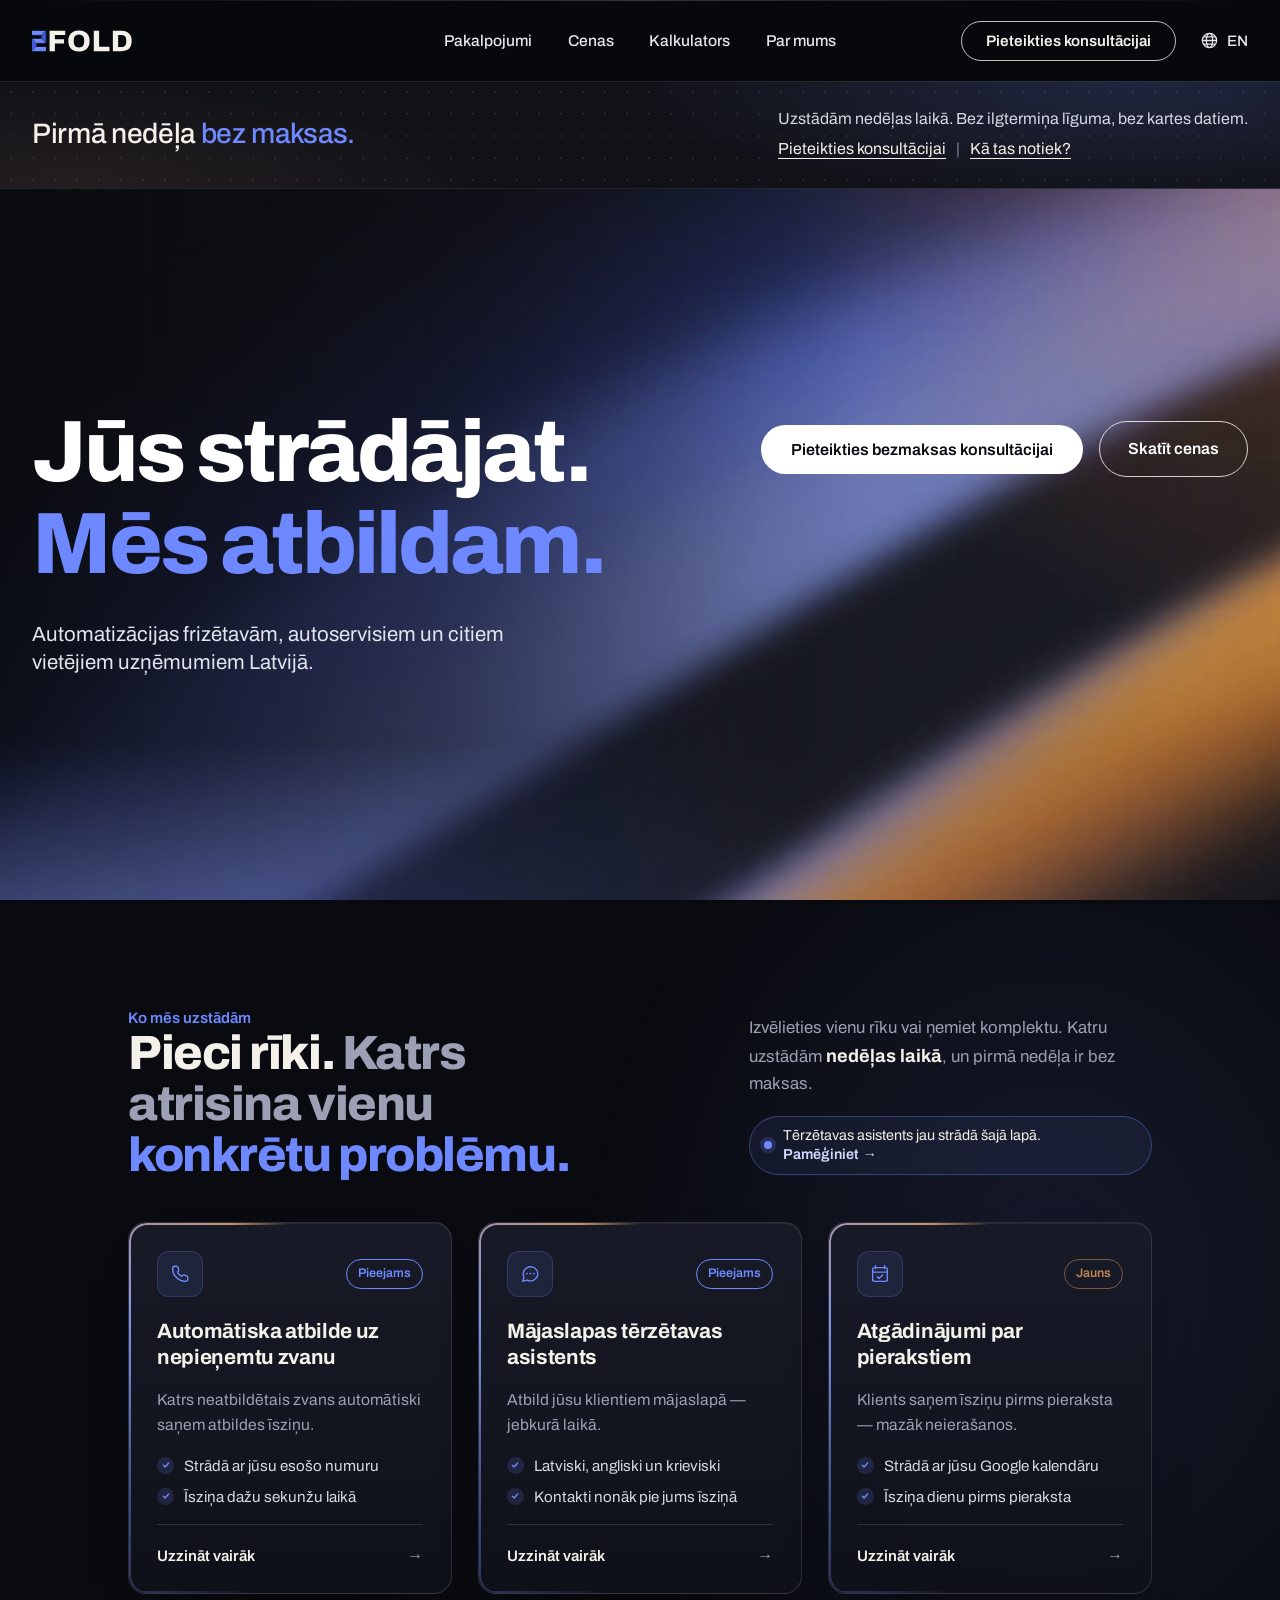
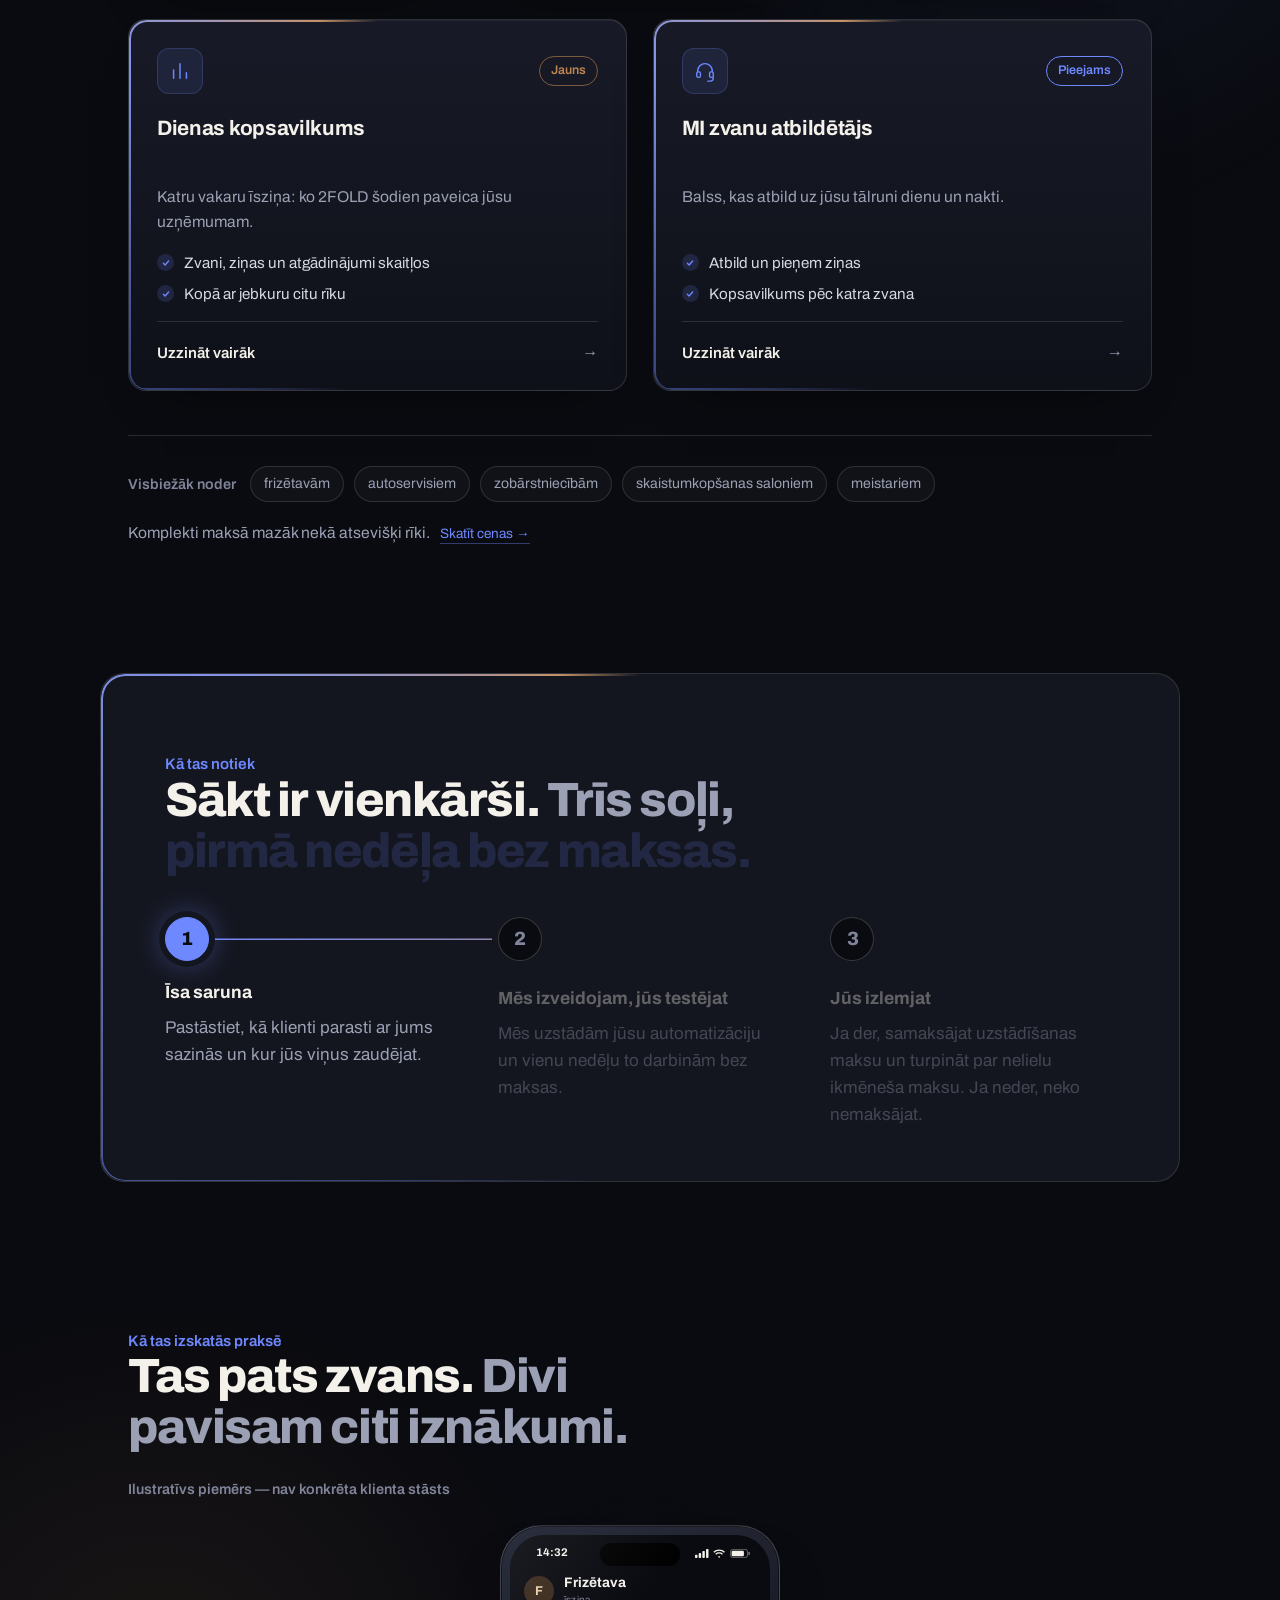
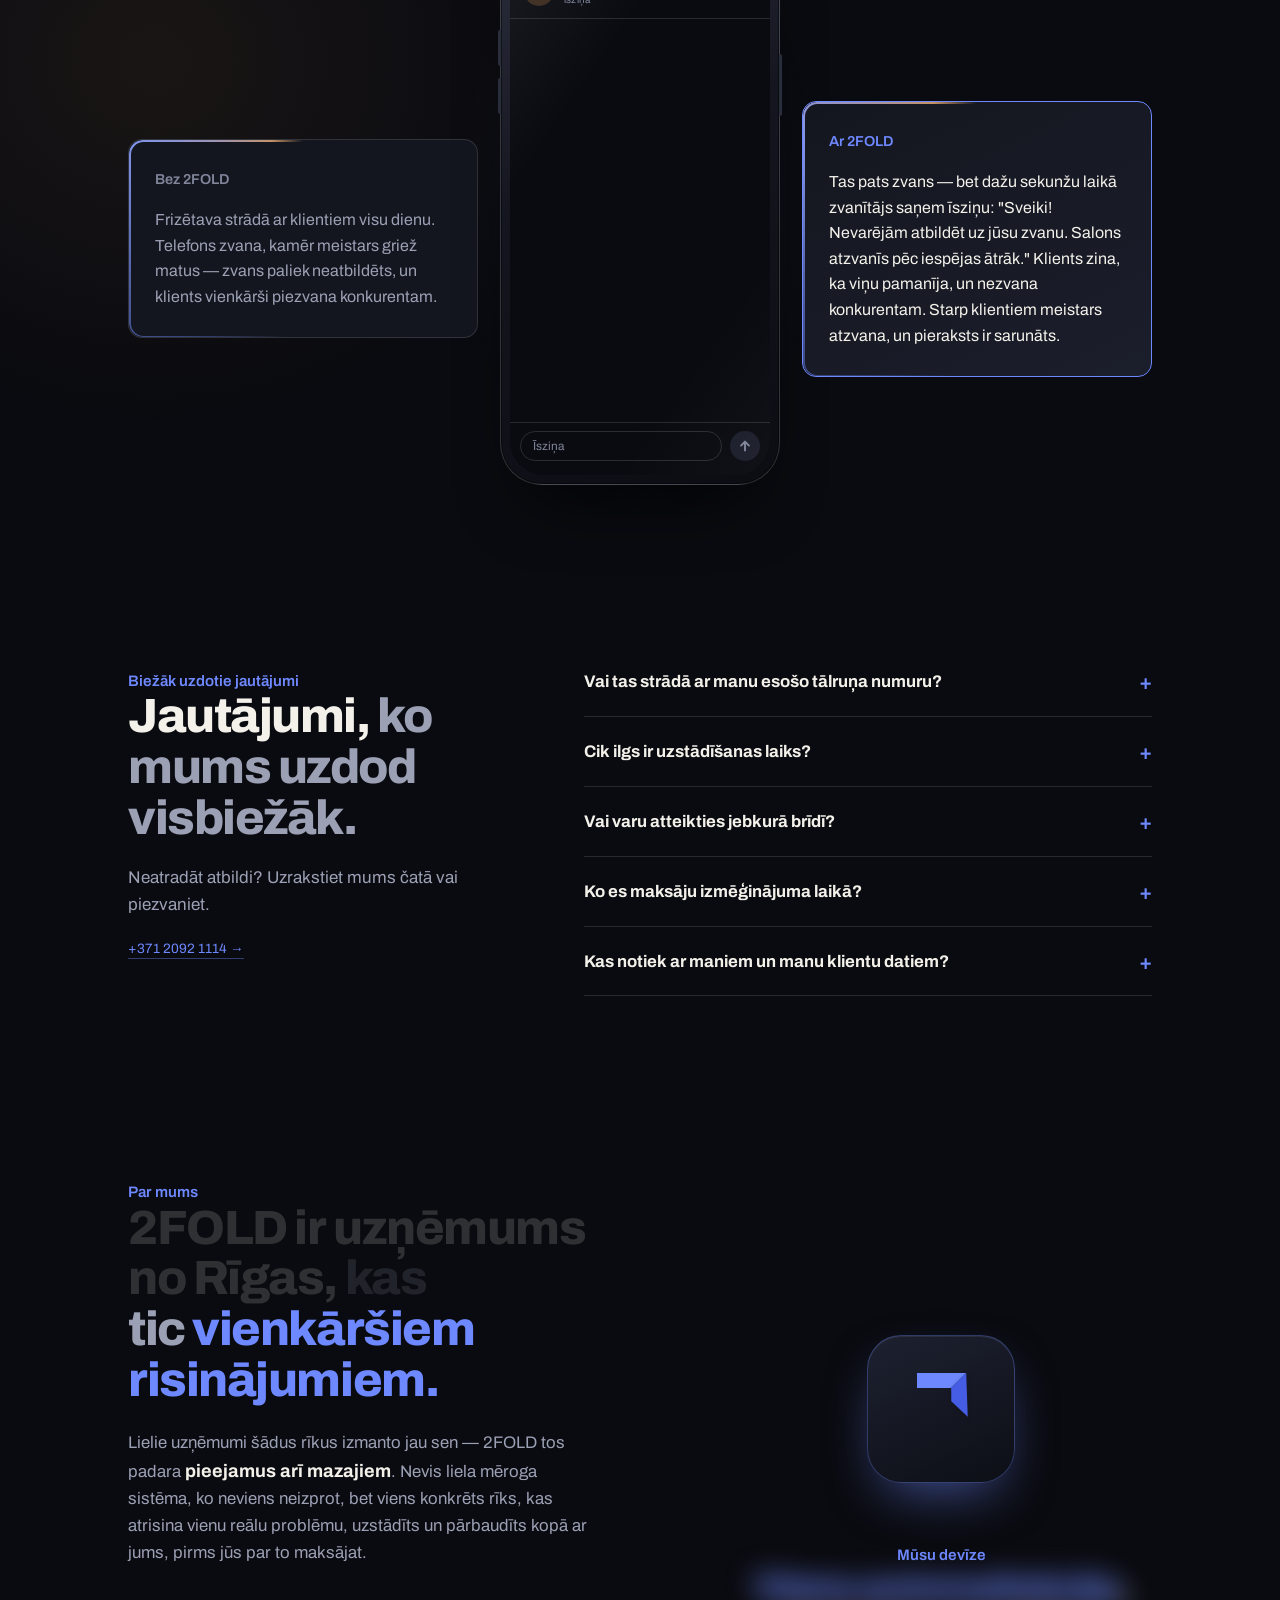
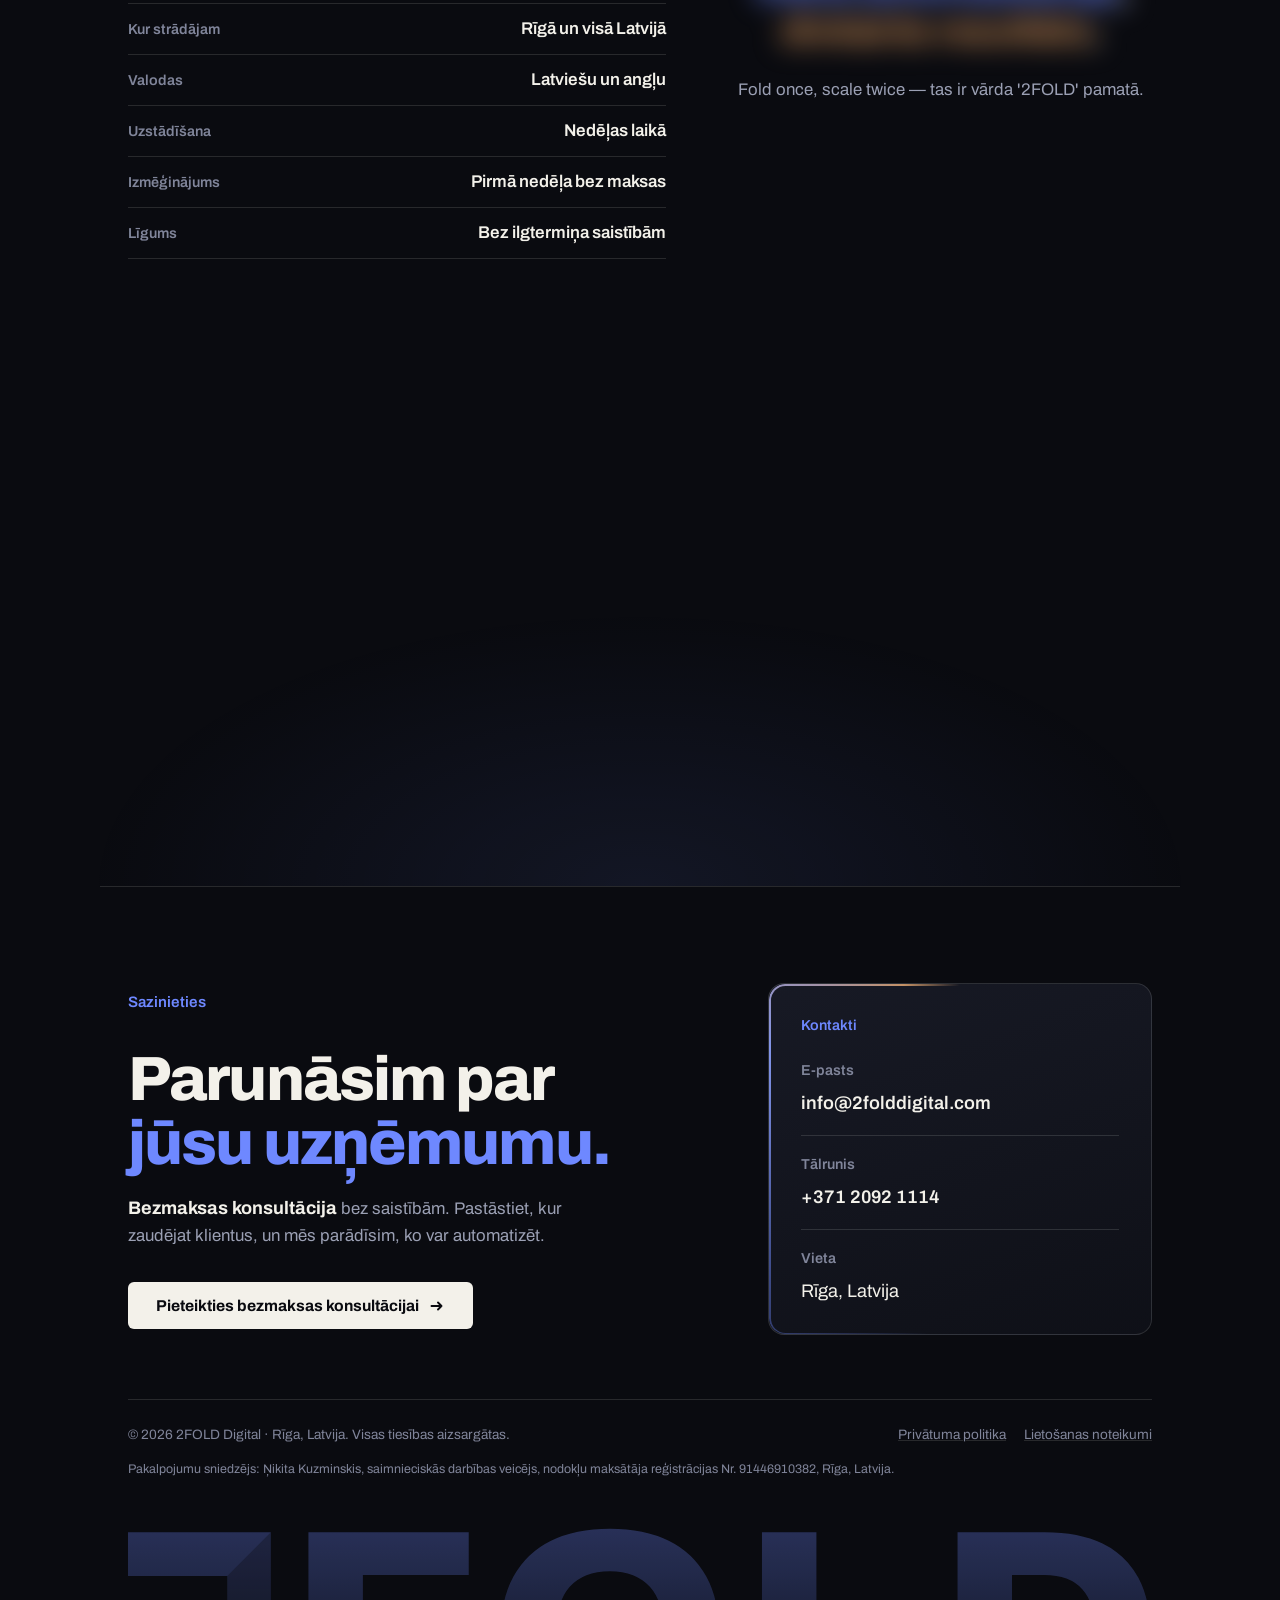
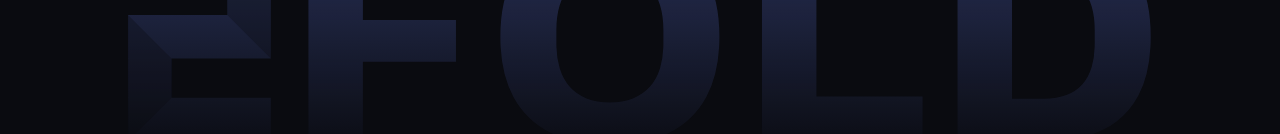
==== commit 221ab40b: "Add files via upload" ====
--- a/index.html
+++ b/index.html
@@ -161,7 +161,7 @@
       "@type": "Service",
       "name": "MI zvanu atbildētājs",
       "alternateName": "AI phone answering",
-      "description": "Balss atbild uz tālruni dienu un nakti, pieraksta tikšanās un pieņem ziņas.",
+      "description": "Balss atbild uz tālruni dienu un nakti, atbild uz jautājumiem un pieņem ziņas.",
       "provider": {"@id": "https://2folddigital.com/#org"},
       "areaServed": [{"@type": "City", "name": "Rīga"}, {"@type": "Country", "name": "Latvia"}],
       "offers": {
@@ -609,6 +609,15 @@
   .price-setup{font-family:var(--sans); font-size:0.98rem; color:var(--paper-dim); margin:0 0 18px;}
   .price-trial{font-family:var(--mono); font-size:0.85rem; color:var(--blue); margin:0;}
   .price-note{font-family:var(--sans); font-size:0.88rem; color:var(--paper-faint); margin:14px 0 0;}
+  /* Demo call box on the AI phone page (2026-11-14): same card as the price box, number large. */
+  .demo-call{border:1px solid var(--line); border-radius:14px; padding:32px 36px; margin-bottom:28px; max-width:60ch;}
+  .demo-call .eyebrow{margin-bottom:14px;}
+  .demo-call h3{font-family:var(--sans); font-weight:800; font-size:1.35rem; margin:0 0 10px;}
+  .demo-call p{color:var(--paper-dim); margin:0 0 18px;}
+  .demo-number{display:inline-block; font-family:var(--sans); font-weight:800; font-size:clamp(1.6rem, 5vw, 2.1rem); letter-spacing:-0.01em; color:var(--paper); text-decoration:none; border-bottom:2px solid var(--blue); padding-bottom:2px; margin:0 0 16px;}
+  .demo-number:hover{color:var(--blue);}
+  .demo-call .demo-fine{font-size:0.86rem; color:var(--paper-faint); margin:0;}
+  @media (max-width:560px){ .demo-call{padding:26px 22px;} }
 
   .other-services{border-top:1px solid var(--line); padding:44px 0 0; margin-top:8px;}
   .other-services p.k{font-family:var(--mono); font-size:0.78rem; text-transform:uppercase; letter-spacing:0.08em; color:var(--paper-faint); margin:0 0 16px;}
@@ -3321,7 +3330,7 @@
   <p class="detail-subhead"><span data-lv="Balss, kas atbild uz jūsu tālruni, kad jūs nevarat —" data-en="A voice that answers your line when you can't —">Balss, kas atbild uz jūsu tālruni, kad jūs nevarat —</span> <strong class="key-text" data-lv="dienu vai nakti." data-en="day or night.">dienu vai nakti.</strong></p>
 
   <div class="body-copy">
-    <p><span data-lv="MI balss atbild uz zvaniem jūsu numurā, atbild uz biežāk uzdotajiem jautājumiem, pieņem ziņas un vajadzības gadījumā ieraksta tikšanos jūsu kalendārā — bez cilvēka klātbūtnes otrā galā." data-en="An AI voice answers calls to your number, handles common questions, takes messages, and books appointments straight into your calendar — with no one standing by on the other end.">MI balss atbild uz zvaniem jūsu numurā, atbild uz biežāk uzdotajiem jautājumiem, pieņem ziņas un vajadzības gadījumā ieraksta tikšanos jūsu kalendārā — bez cilvēka klātbūtnes otrā galā.</span></p>
+    <p><span data-lv="MI balss atbild uz zvaniem jūsu numurā, atbild uz biežāk uzdotajiem jautājumiem un pieņem ziņu ar zvanītāja vārdu, numuru un jautājumu, ko jūs uzreiz saņemat īsziņā — bez cilvēka klātbūtnes otrā galā." data-en="An AI voice answers calls to your number, handles common questions and takes a message with the caller's name, number and question, which reaches you by text right away — with no one standing by on the other end.">MI balss atbild uz zvaniem jūsu numurā, atbild uz biežāk uzdotajiem jautājumiem un pieņem ziņu ar zvanītāja vārdu, numuru un jautājumu, ko jūs uzreiz saņemat īsziņā — bez cilvēka klātbūtnes otrā galā.</span></p>
     <p><span data-lv="Mērķis ir tas pats, kas pārējiem 2FOLD rīkiem: neviens zvanītājs nepaliek bez atbildes, un jūs saglabājat kontroli pār to, ko sistēma drīkst un nedrīkst apsolīt klienta vārdā." data-en="The goal is the same as with every 2FOLD tool: no caller goes unanswered, and you stay in control of exactly what the system is allowed to promise on your behalf.">Mērķis ir tas pats, kas pārējiem 2FOLD rīkiem: neviens zvanītājs nepaliek bez atbildes, un jūs saglabājat kontroli pār to, ko sistēma drīkst un nedrīkst apsolīt klienta vārdā.</span></p>
     <p><span data-lv="Zvani, uz kuriem atbild asistents, tiek ierakstīti un pārrakstīti tekstā, lai jūs saņemtu sarunas kopsavilkumu. Sīkāk par to — privātuma politikā." data-en="Calls the assistant answers are recorded and transcribed, so that you get a summary of each one. The privacy policy has the details.">Zvani, uz kuriem atbild asistents, tiek ierakstīti un pārrakstīti tekstā, lai jūs saņemtu sarunas kopsavilkumu. Sīkāk par to — privātuma politikā.</span></p>
   </div>
@@ -3333,13 +3342,26 @@
     </div></li>
     <li><span class="num">2</span><div>
       <h4 data-lv="Saruna notiek" data-en="The conversation happens">Saruna notiek</h4>
-      <p data-lv="Atbild uz biežākajiem jautājumiem, pieņem ziņu vai vienojas par tikšanos." data-en="It handles common questions, takes a message, or books a time.">Atbild uz biežākajiem jautājumiem, pieņem ziņu vai vienojas par tikšanos.</p>
+      <p data-lv="Atbild uz biežākajiem jautājumiem un pieņem ziņu: vārdu, numuru un ko zvanītājs vēlas." data-en="It handles common questions and takes a message: name, number and what the caller wants.">Atbild uz biežākajiem jautājumiem un pieņem ziņu: vārdu, numuru un ko zvanītājs vēlas.</p>
     </div></li>
     <li><span class="num">3</span><div>
       <h4 data-lv="Jūs saņemat kopsavilkumu" data-en="You get the summary">Jūs saņemat kopsavilkumu</h4>
       <p data-lv="Katras sarunas pieraksts un rezultāts nonāk pie jums uzreiz." data-en="A record of the call and its outcome lands with you right away.">Katras sarunas pieraksts un rezultāts nonāk pie jums uzreiz.</p>
     </div></li>
   </ol>
+
+  <!-- DEMO CALL (2026-11-14): the public demo number. The server lets each
+       caller number through once (one AI call) with a daily cap, see
+       automations/missed-call/demo-limit.mjs. The three businesses the demo
+       plays are made up (prompt: 2FOLD marketing/Client setup/
+       demo-mi-atbildetajs-elevenlabs-lv.txt). -->
+  <div class="demo-call">
+    <p class="eyebrow" data-lv="Izmēģiniet paši" data-en="Try it yourself">Izmēģiniet paši</p>
+    <h3 data-lv="Piezvaniet un parunājiet ar to" data-en="Call it and talk to it">Piezvaniet un parunājiet ar to</h3>
+    <p data-lv="Demo atbildētājs runā kā autonoma, viesu nams vai autoskola. Izvēlieties vienu un jautājiet tā, kā to darītu jūsu klients: cenas, darba laiks vai vēlme pieteikties." data-en="The demo answers as a car rental, a guest house or a driving school. Pick one and ask the way your customers would: prices, opening hours, or wanting to book.">Demo atbildētājs runā kā autonoma, viesu nams vai autoskola. Izvēlieties vienu un jautājiet tā, kā to darītu jūsu klients: cenas, darba laiks vai vēlme pieteikties.</p>
+    <a class="demo-number" href="tel:+37167889202">+371 6788 9202</a>
+    <p class="demo-fine" data-lv="Viens demo zvans no katra numura, līdz divām minūtēm. Uzņēmumi demo ir izdomāti. Saruna tiek apstrādāta tāpat kā īstam klientam (sk. privātuma politiku)." data-en="One demo call per phone number, up to two minutes. The businesses in the demo are made up. The call is processed as it would be for a real client (see the privacy policy).">Viens demo zvans no katra numura, līdz divām minūtēm. Uzņēmumi demo ir izdomāti. Saruna tiek apstrādāta tāpat kā īstam klientam (sk. privātuma politiku).</p>
+  </div>
 
   <div class="price-box">
     <p class="eyebrow" data-lv="Cena" data-en="Pricing">Cena</p>
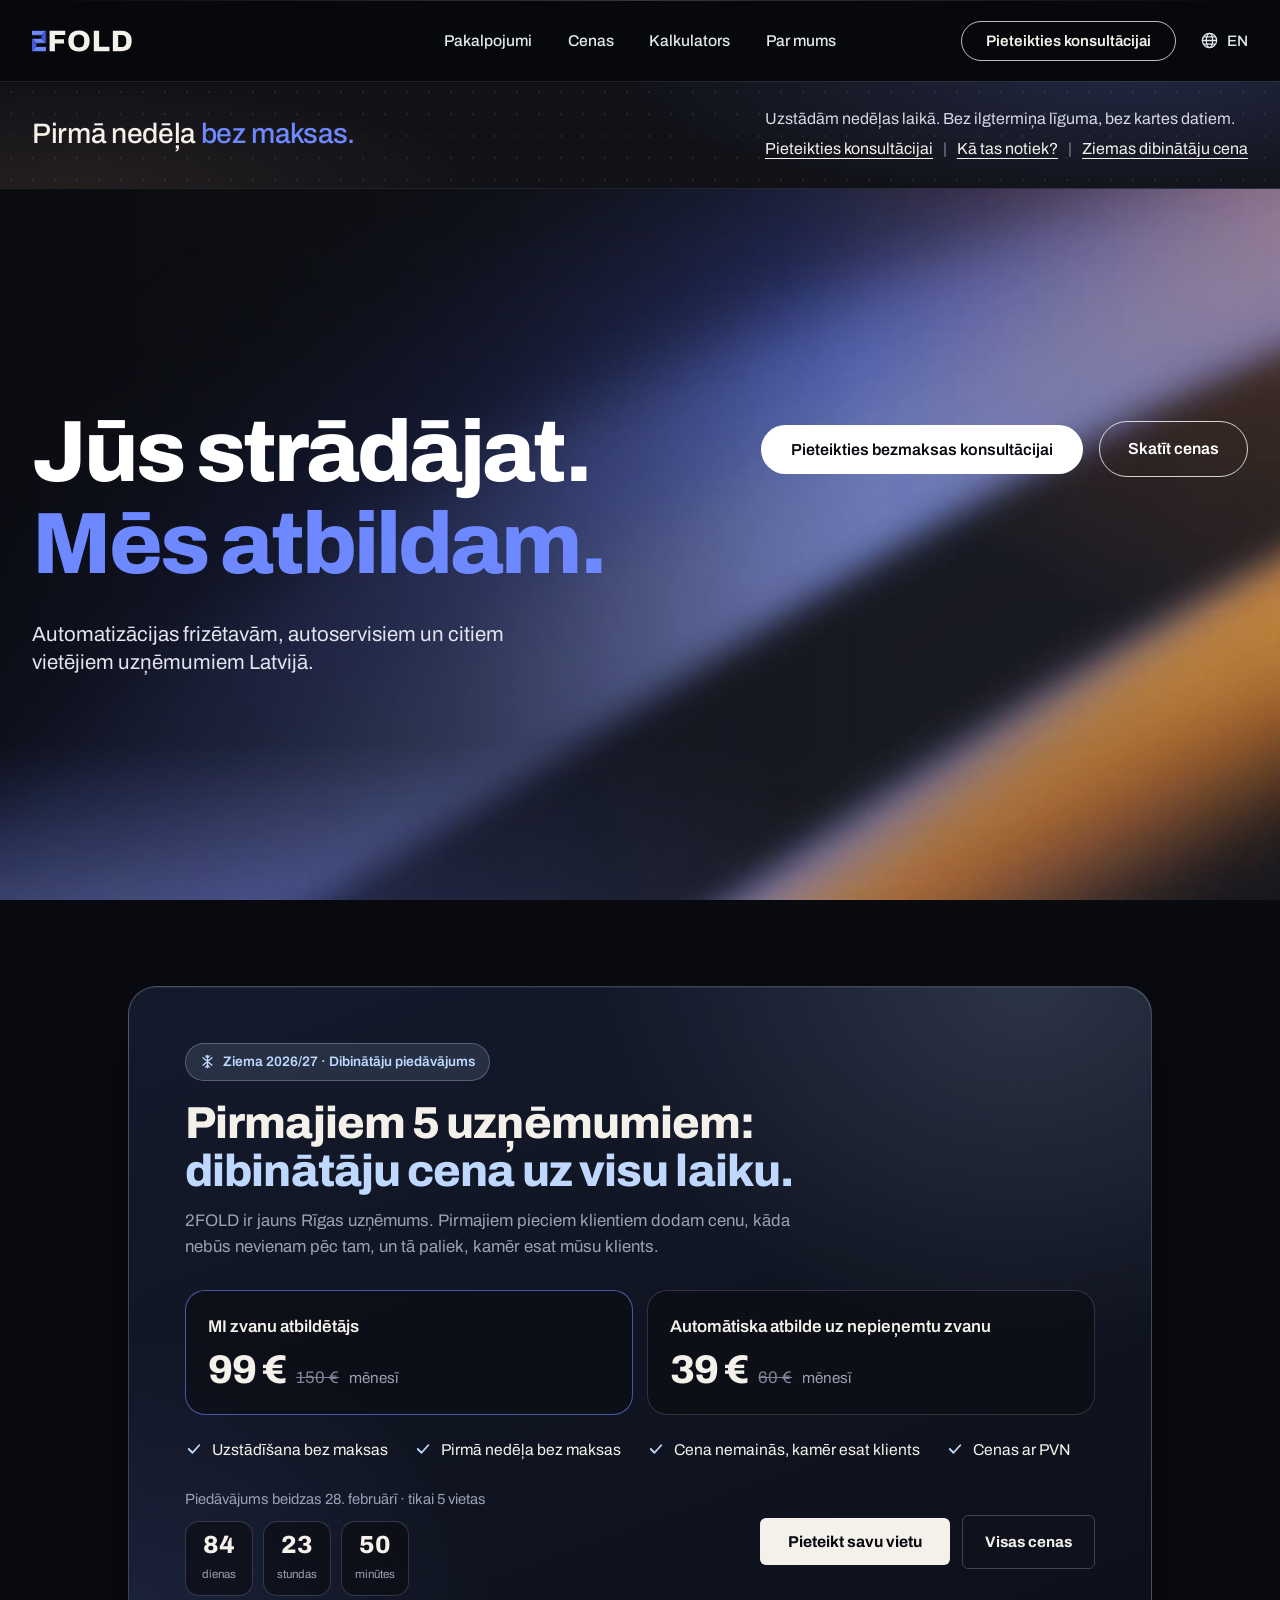
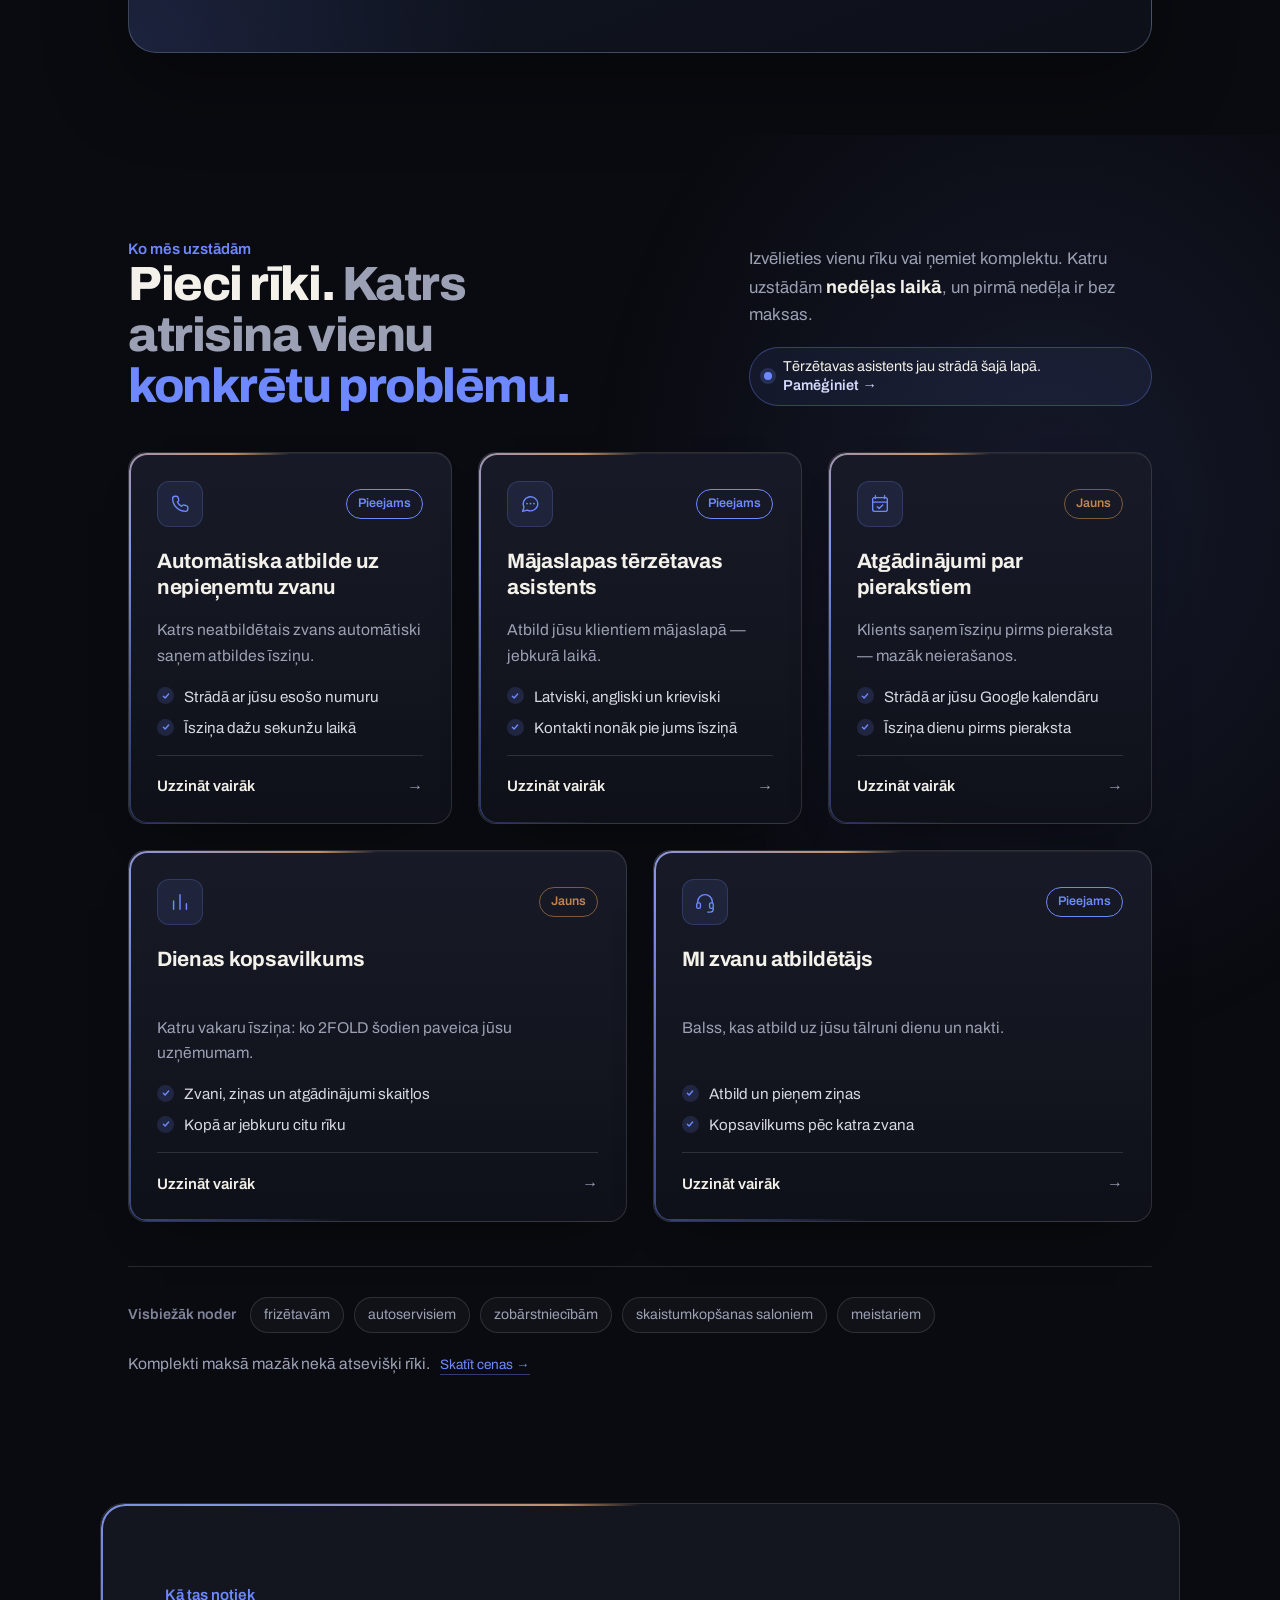
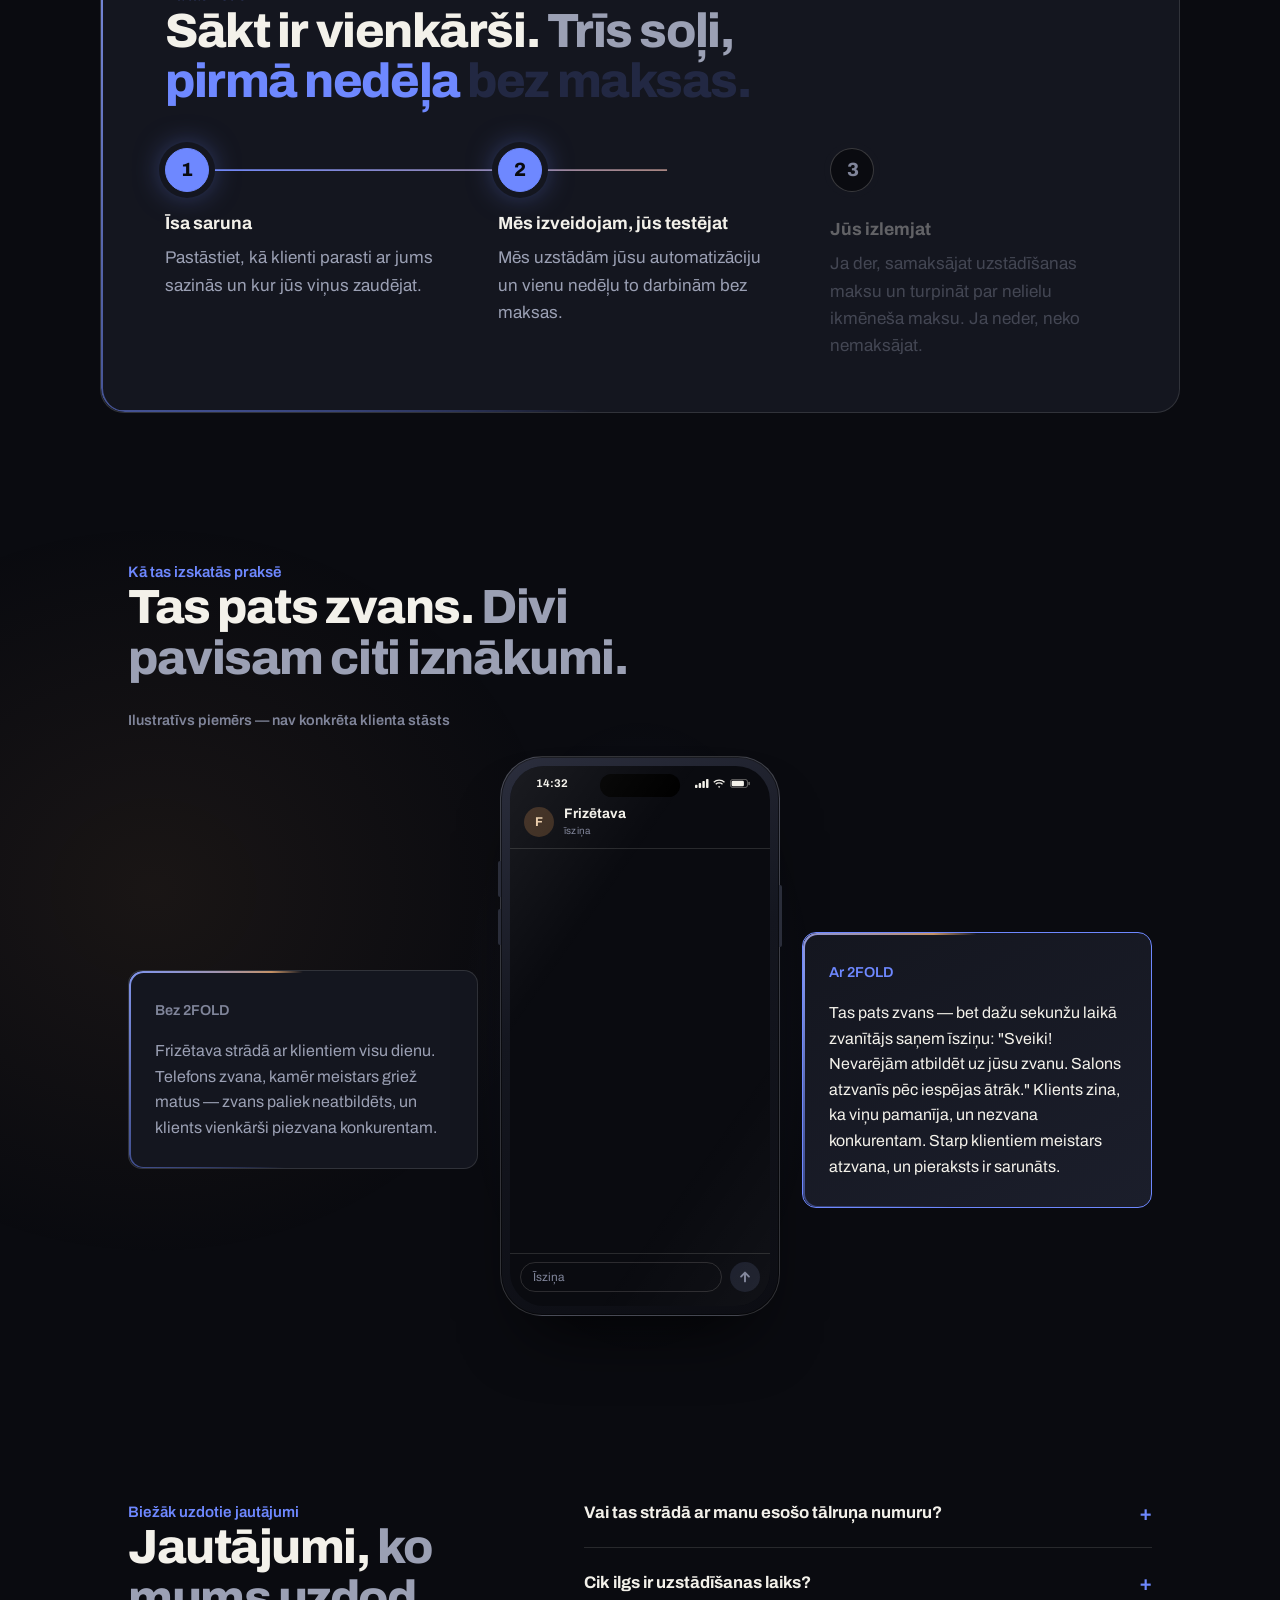
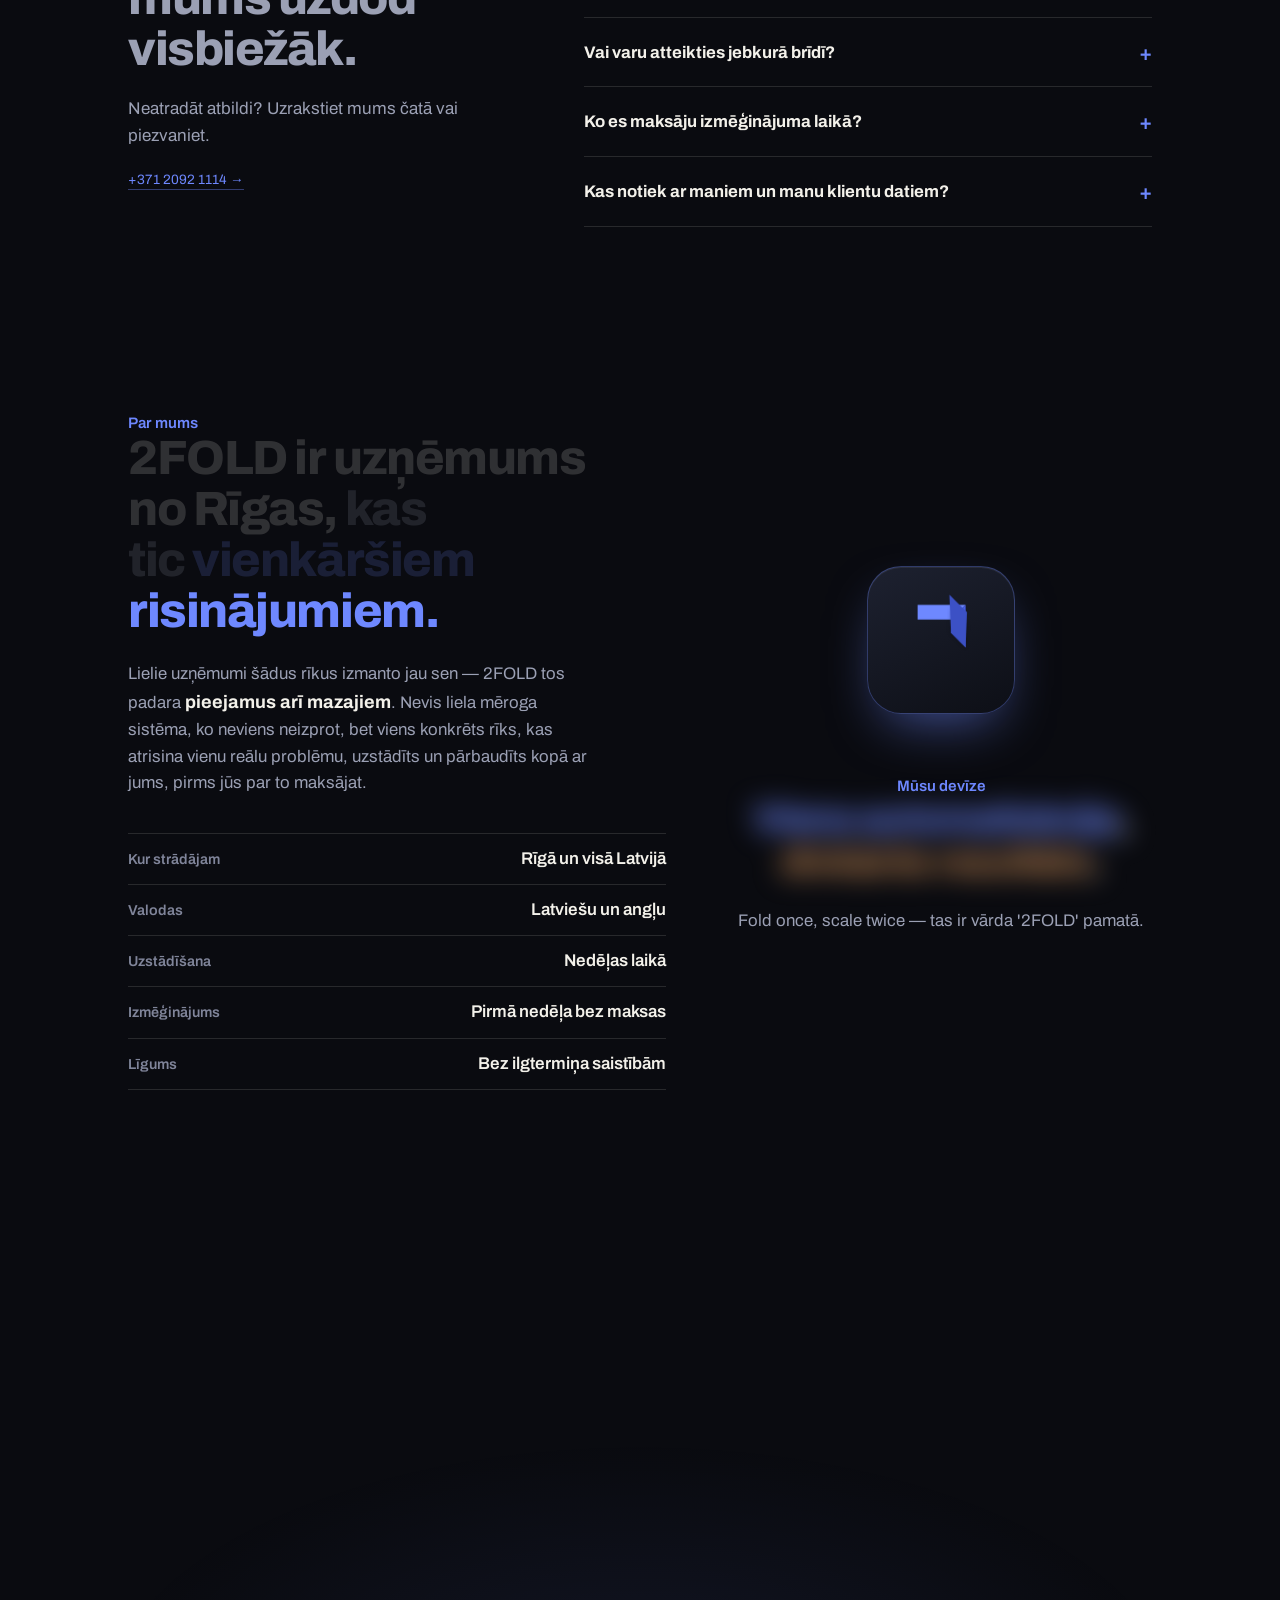
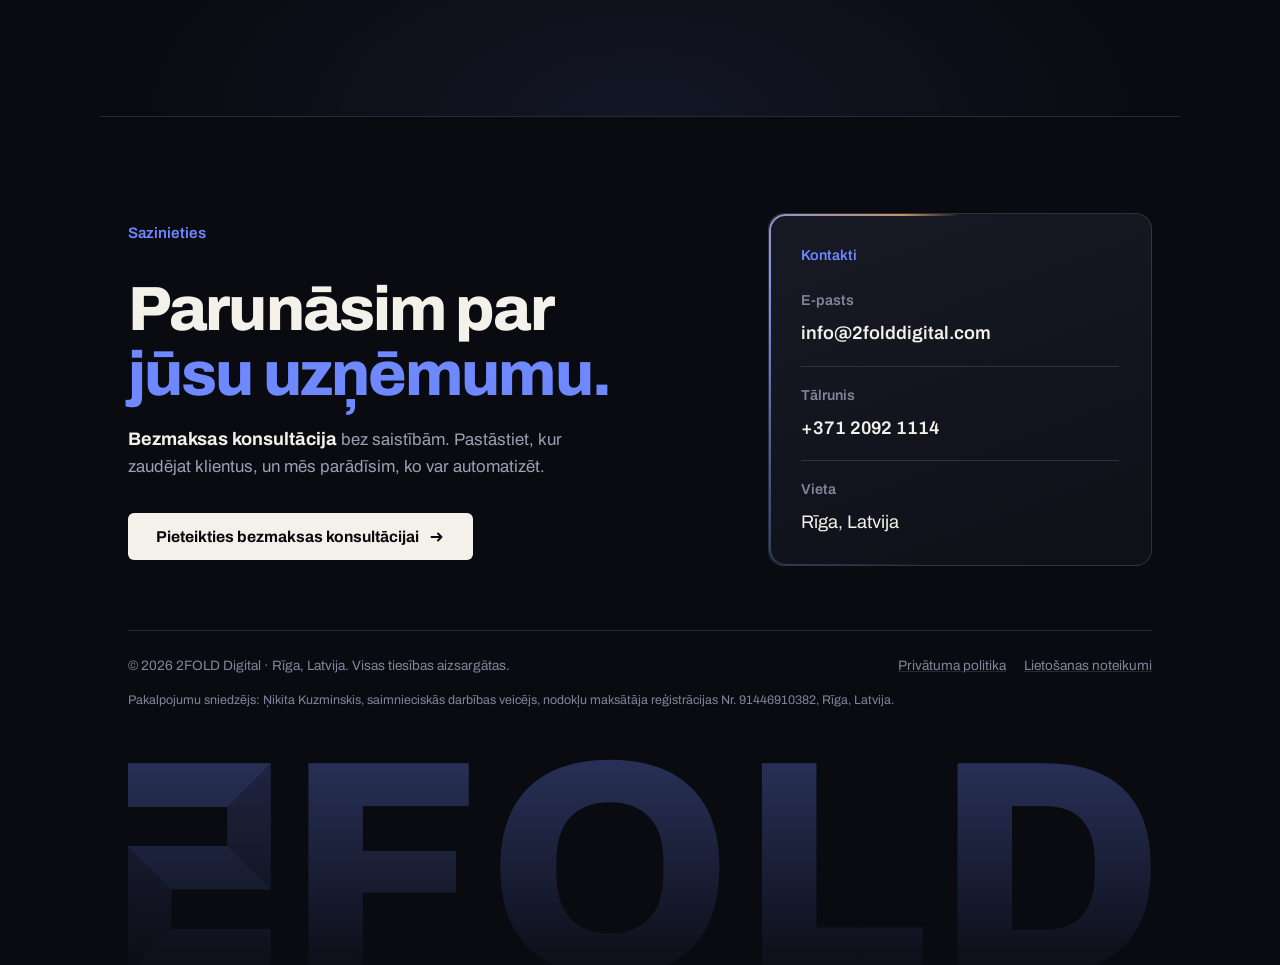
==== commit d0fcf69c: "Add files via upload" ====
--- a/index.html
+++ b/index.html
@@ -2535,7 +2535,7 @@
     <p class="promo-title"><span data-lv="Pirmā nedēļa" data-en="Your first week is">Pirmā nedēļa</span> <span class="key" data-lv="bez maksas." data-en="free.">bez maksas.</span></p>
     <div class="promo-side">
       <p class="promo-text" data-lv="Uzstādām nedēļas laikā. Bez ilgtermiņa līguma, bez kartes datiem." data-en="Set up within a week. No long-term contract, no card needed.">Uzstādām nedēļas laikā. Bez ilgtermiņa līguma, bez kartes datiem.</p>
-      <p class="promo-links"><button type="button" class="promo-link" id="promoConsult" data-lv="Pieteikties konsultācijai" data-en="Book a consult">Pieteikties konsultācijai</button><span class="promo-sep" aria-hidden="true">|</span><a class="promo-link" id="promoHow" href="#how" data-lv="Kā tas notiek?" data-en="How does it work?">Kā tas notiek?</a></p>
+      <p class="promo-links"><button type="button" class="promo-link" id="promoConsult" data-lv="Pieteikties konsultācijai" data-en="Book a consult">Pieteikties konsultācijai</button><span class="promo-sep" aria-hidden="true">|</span><a class="promo-link" id="promoHow" href="#how" data-lv="Kā tas notiek?" data-en="How does it work?">Kā tas notiek?</a><span class="promo-sep" id="promoFoundingSep" aria-hidden="true">|</span><a class="promo-link" id="promoFounding" href="#founding" data-lv="Ziemas dibinātāju cena" data-en="Winter founding price">Ziemas dibinātāju cena</a></p>
     </div>
   </div>
 </div>
@@ -2550,6 +2550,14 @@
     var btn = document.getElementById('navCtaBtn');
     if (btn) btn.click();
   });
+  var founding = document.getElementById('promoFounding');
+  if (founding) founding.addEventListener('click', function(e){
+    var target = document.getElementById('founding');
+    if (!target) return;
+    e.preventDefault();
+    if (window.twofoldScroll) window.twofoldScroll.to(target);
+    else target.scrollIntoView({behavior: 'smooth', block: 'start'});
+  });
   if (how) how.addEventListener('click', function(e){
     var target = document.getElementById('how');
     if (!target) return;
@@ -2573,6 +2581,127 @@
     </div>
   </div>
 </section>
+
+<!-- Winter founding-client offer (added 2026-11-18, owner's choice instead of
+     a "3-month sale"): the first 5 businesses until 28 Feb 2027 get the AI
+     phone answering for 99 € (normally 150) and the missed-call text-back for
+     39 € (normally 60), set-up free, price kept while they stay clients. The
+     same offer is on the personal offer pages (site/p/) and in the emails.
+     The whole block, the offer-bar link and the pricing-page note hide
+     themselves after the deadline (script below); delete them then. -->
+<style>
+  .founding{position:relative;}
+  .founding-card{position:relative; overflow:hidden; border-radius:28px; padding:clamp(28px, 4.6vw, 56px);
+    background:radial-gradient(70% 90% at 88% 0%, rgba(191,216,255,0.15), transparent 60%), radial-gradient(60% 80% at 0% 100%, rgba(110,136,255,0.13), transparent 60%), linear-gradient(160deg, #141A2C, #0D1019);
+    border:1px solid rgba(191,216,255,0.26); box-shadow:0 30px 80px rgba(0,0,0,0.35), inset 0 1px 0 rgba(255,255,255,0.07);}
+  .founding-card canvas{position:absolute; inset:0; width:100%; height:100%; pointer-events:none;}
+  .founding-card > *:not(canvas){position:relative;}
+  .founding-badge{display:inline-flex; align-items:center; gap:8px; padding:7px 14px; border-radius:999px; background:rgba(191,216,255,0.12); border:1px solid rgba(191,216,255,0.3); color:#BFD8FF; font-size:0.86rem; font-weight:600; margin:0;}
+  .founding-badge svg{width:15px; height:15px; flex:none;}
+  .founding h2{font-family:var(--display); font-weight:800; font-size:clamp(1.8rem, 3.6vw, 2.8rem); line-height:1.08; letter-spacing:-0.02em; margin:18px 0 12px; max-width:17em; color:var(--paper);}
+  .founding h2 .key{color:#BFD8FF;}
+  .founding-lead{margin:0; max-width:38em; color:var(--paper-dim); font-size:1.05rem; line-height:1.55;}
+  .founding-prices{display:grid; grid-template-columns:repeat(2, minmax(0,1fr)); gap:14px; margin:30px 0 22px;}
+  .founding-price{padding:22px; border-radius:20px; background:rgba(10,11,16,0.55); border:1px solid rgba(191,216,255,0.18);}
+  .founding-price.best{border-color:rgba(110,136,255,0.6);}
+  .founding-price .fp-name{margin:0; font-weight:600; color:var(--paper);}
+  .founding-price .fp-row{display:flex; align-items:baseline; flex-wrap:wrap; gap:4px 10px; margin-top:10px;}
+  .founding-price .fp-now{font-family:var(--display); font-size:2.5rem; font-weight:800; letter-spacing:-0.03em; line-height:1; color:var(--paper);}
+  .founding-price s{color:var(--paper-faint); font-size:1.05rem;}
+  .founding-price .fp-per{color:var(--paper-dim); font-size:0.95rem;}
+  .founding-perks{list-style:none; margin:0 0 26px; padding:0; display:flex; flex-wrap:wrap; gap:10px 26px; color:var(--paper); font-size:0.98rem;}
+  .founding-perks li{display:flex; align-items:center; gap:9px;}
+  .founding-perks svg{width:18px; height:18px; color:#BFD8FF; flex:none;}
+  .founding-foot{display:flex; flex-wrap:wrap; align-items:center; justify-content:space-between; gap:22px 32px;}
+  .founding-count{display:flex; flex-wrap:wrap; align-items:center; gap:10px 18px;}
+  .founding-count .fc-label{margin:0; color:var(--paper-dim); font-size:0.92rem; flex-basis:100%;}
+  .founding-timer{display:flex; gap:10px;}
+  .founding-timer div{min-width:68px; padding:9px 8px; border-radius:14px; background:rgba(10,11,16,0.6); border:1px solid rgba(191,216,255,0.2); text-align:center;}
+  .founding-timer b{display:block; font-family:var(--display); font-size:1.55rem; font-weight:800; line-height:1.1; color:var(--paper); font-variant-numeric:tabular-nums;}
+  .founding-timer span{font-size:0.72rem; color:var(--paper-dim);}
+  .founding-actions{display:flex; flex-wrap:wrap; gap:12px; align-items:center;}
+  .founding-actions .cta-ghost{white-space:nowrap;}
+  .pricing-founding{margin:22px 0 0; padding:16px 20px; border-radius:16px; border:1px solid rgba(191,216,255,0.28); background:linear-gradient(160deg, rgba(20,26,44,0.9), rgba(13,16,25,0.9)); color:var(--paper); line-height:1.5;}
+  @media (max-width:760px){
+    .founding-prices{grid-template-columns:1fr;}
+    .founding-timer div{min-width:60px;}
+  }
+</style>
+<section class="founding" id="founding" aria-labelledby="foundingTitle">
+  <div class="founding-card">
+    <canvas id="foundingSnow" aria-hidden="true"></canvas>
+    <p class="founding-badge"><svg viewBox="0 0 24 24" fill="none" stroke="currentColor" stroke-width="2" stroke-linecap="round" stroke-linejoin="round" aria-hidden="true"><path d="M12 2v20M4.9 6l14.2 12M19.1 6 4.9 18M9 3l3 3 3-3M9 21l3-3 3 3"/></svg><span data-lv="Ziema 2026/27 · Dibinātāju piedāvājums" data-en="Winter 2026/27 · Founding-client offer">Ziema 2026/27 · Dibinātāju piedāvājums</span></p>
+    <h2 id="foundingTitle"><span data-lv="Pirmajiem 5 uzņēmumiem:" data-en="For the first 5 businesses:">Pirmajiem 5 uzņēmumiem:</span> <span class="key" data-lv="dibinātāju cena uz visu laiku." data-en="a founding price for good.">dibinātāju cena uz visu laiku.</span></h2>
+    <p class="founding-lead" data-lv="2FOLD ir jauns Rīgas uzņēmums. Pirmajiem pieciem klientiem dodam cenu, kāda nebūs nevienam pēc tam, un tā paliek, kamēr esat mūsu klients." data-en="2FOLD is a new company from Riga. Our first five clients get a price nobody will get after them, and it stays for as long as you are our client.">2FOLD ir jauns Rīgas uzņēmums. Pirmajiem pieciem klientiem dodam cenu, kāda nebūs nevienam pēc tam, un tā paliek, kamēr esat mūsu klients.</p>
+    <div class="founding-prices">
+      <div class="founding-price best">
+        <p class="fp-name" data-lv="MI zvanu atbildētājs" data-en="AI phone answering">MI zvanu atbildētājs</p>
+        <div class="fp-row"><span class="fp-now" data-lv="99&nbsp;€" data-en="€99">99&nbsp;€</span><s data-lv="150&nbsp;€" data-en="€150">150&nbsp;€</s><span class="fp-per" data-lv="mēnesī" data-en="a month">mēnesī</span></div>
+      </div>
+      <div class="founding-price">
+        <p class="fp-name" data-lv="Automātiska atbilde uz nepieņemtu zvanu" data-en="Missed-call text-back">Automātiska atbilde uz nepieņemtu zvanu</p>
+        <div class="fp-row"><span class="fp-now" data-lv="39&nbsp;€" data-en="€39">39&nbsp;€</span><s data-lv="60&nbsp;€" data-en="€60">60&nbsp;€</s><span class="fp-per" data-lv="mēnesī" data-en="a month">mēnesī</span></div>
+      </div>
+    </div>
+    <ul class="founding-perks">
+      <li><svg viewBox="0 0 24 24" fill="none" stroke="currentColor" stroke-width="2.4" stroke-linecap="round" stroke-linejoin="round" aria-hidden="true"><path d="m5 12 5 5 9-10"/></svg><span data-lv="Uzstādīšana bez maksas" data-en="Free setup">Uzstādīšana bez maksas</span></li>
+      <li><svg viewBox="0 0 24 24" fill="none" stroke="currentColor" stroke-width="2.4" stroke-linecap="round" stroke-linejoin="round" aria-hidden="true"><path d="m5 12 5 5 9-10"/></svg><span data-lv="Pirmā nedēļa bez maksas" data-en="First week free">Pirmā nedēļa bez maksas</span></li>
+      <li><svg viewBox="0 0 24 24" fill="none" stroke="currentColor" stroke-width="2.4" stroke-linecap="round" stroke-linejoin="round" aria-hidden="true"><path d="m5 12 5 5 9-10"/></svg><span data-lv="Cena nemainās, kamēr esat klients" data-en="Your price never goes up">Cena nemainās, kamēr esat klients</span></li>
+      <li><svg viewBox="0 0 24 24" fill="none" stroke="currentColor" stroke-width="2.4" stroke-linecap="round" stroke-linejoin="round" aria-hidden="true"><path d="m5 12 5 5 9-10"/></svg><span data-lv="Cenas ar PVN" data-en="Prices include VAT">Cenas ar PVN</span></li>
+    </ul>
+    <div class="founding-foot">
+      <div class="founding-count">
+        <p class="fc-label" data-lv="Piedāvājums beidzas 28. februārī · tikai 5 vietas" data-en="Offer ends 28 February · only 5 places">Piedāvājums beidzas 28. februārī · tikai 5 vietas</p>
+        <div class="founding-timer" aria-live="off">
+          <div><b id="fcD">–</b><span data-lv="dienas" data-en="days">dienas</span></div>
+          <div><b id="fcH">–</b><span data-lv="stundas" data-en="hours">stundas</span></div>
+          <div><b id="fcM">–</b><span data-lv="minūtes" data-en="minutes">minūtes</span></div>
+        </div>
+      </div>
+      <div class="founding-actions">
+        <span class="cta-wrap"><button type="button" class="cta" id="foundingClaim"><span data-lv="Pieteikt savu vietu" data-en="Claim your place">Pieteikt savu vietu</span></button></span>
+        <a class="cta-ghost" id="foundingPricing" href="#pricing" data-lv="Visas cenas" data-en="All prices">Visas cenas</a>
+      </div>
+    </div>
+  </div>
+</section>
+<script>
+/* Founding offer: countdown to 28 Feb 2027 23:59 Riga time, a light snowfall
+   while the card is on screen (none with reduced motion), and the claim
+   button opens the same form as the header button. After the deadline the
+   block, the offer-bar link and the pricing note hide themselves. */
+(function(){
+  var END = new Date('2027-02-28T23:59:59+02:00').getTime();
+  if (Date.now() > END) {
+    ['founding', 'promoFounding', 'promoFoundingSep', 'pricingFounding'].forEach(function(id){ var n = document.getElementById(id); if (n) n.hidden = true; });
+    return;
+  }
+  function tick(){
+    var s = Math.max(0, END - Date.now()) / 1000, d = document.getElementById('fcD');
+    if (!d) return;
+    d.textContent = Math.floor(s / 86400);
+    document.getElementById('fcH').textContent = Math.floor(s % 86400 / 3600);
+    document.getElementById('fcM').textContent = Math.floor(s % 3600 / 60);
+  }
+  tick(); setInterval(tick, 30000);
+  var claim = document.getElementById('foundingClaim');
+  if (claim) claim.addEventListener('click', function(){ var btn = document.getElementById('navCtaBtn'); if (btn) btn.click(); });
+  var cv = document.getElementById('foundingSnow');
+  var reduce = window.matchMedia && matchMedia('(prefers-reduced-motion: reduce)').matches;
+  if (!cv || reduce || !cv.getContext) return;
+  var g = cv.getContext('2d'), flakes = [], run = false, raf = 0, w = 0, h = 0, dpr = Math.min(2, window.devicePixelRatio || 1);
+  function size(){ var r = cv.getBoundingClientRect(); w = r.width; h = r.height; cv.width = w * dpr; cv.height = h * dpr; g.setTransform(dpr, 0, 0, dpr, 0, 0); }
+  function make(){ flakes = []; var n = Math.round(Math.min(64, w / 15)); for (var i = 0; i < n; i++) flakes.push({x: Math.random() * w, y: Math.random() * h, r: 0.8 + Math.random() * 2, s: 0.2 + Math.random() * 0.55, d: Math.random() * 6.28, o: 0.2 + Math.random() * 0.45}); }
+  function frame(){
+    g.clearRect(0, 0, w, h);
+    flakes.forEach(function(f){ f.y += f.s; f.d += 0.01; f.x += Math.sin(f.d) * 0.3; if (f.y > h + 4){ f.y = -4; f.x = Math.random() * w; } g.globalAlpha = f.o; g.fillStyle = '#EAF2FF'; g.beginPath(); g.arc(f.x, f.y, f.r, 0, 6.283); g.fill(); });
+    if (run) raf = requestAnimationFrame(frame);
+  }
+  size(); make();
+  window.addEventListener('resize', function(){ size(); make(); });
+  if ('IntersectionObserver' in window) new IntersectionObserver(function(es){ es.forEach(function(e){ if (e.isIntersecting && !run){ run = true; frame(); } else if (!e.isIntersecting){ run = false; cancelAnimationFrame(raf); } }); }).observe(cv);
+})();
+</script>
 
 <!-- What we set up: the three services side by side. Each card opens its
      own page (the .service-link handler in the main script). No prices
@@ -3466,6 +3595,7 @@
   <p class="eyebrow" data-lv="Visi pakalpojumi" data-en="All services">Visi pakalpojumi</p>
   <h1 data-lv="Pakalpojumi un cenas" data-en="Services &amp; Pricing">Pakalpojumi un cenas</h1>
   <p class="pricing-intro" data-lv="Katrs pakalpojums — viena vienreizēja uzstādīšanas maksa, un pēc tam neliela ikmēneša maksa par uzturēšanu. Pirmā nedēļa ir bez maksas; kā notiek apmaksa, skatiet zemāk. Visas cenas norādītas, ieskaitot 21% PVN." data-en="Every service — one setup fee, then a small monthly fee to keep it running. The first week is free; how payment works is set out below. All prices include 21% VAT.">Katrs pakalpojums — viena vienreizēja uzstādīšanas maksa, un pēc tam neliela ikmēneša maksa par uzturēšanu. Pirmā nedēļa ir bez maksas; kā notiek apmaksa, skatiet zemāk. Visas cenas norādītas, ieskaitot 21% PVN.</p>
+  <p class="pricing-founding" id="pricingFounding" data-lv="❄ Ziemas dibinātāju piedāvājums: pirmajiem 5 uzņēmumiem līdz 28. februārim MI zvanu atbildētājs 99 € mēnesī (parasti 150 €) un automātiska atbilde uz nepieņemtu zvanu 39 € mēnesī (parasti 60 €), uzstādīšana bez maksas. Cena paliek, kamēr esat klients." data-en="❄ Winter founding-client offer: for the first 5 businesses until 28 February, AI phone answering for €99 a month (normally €150) and missed-call text-back for €39 a month (normally €60), with free setup. The price stays for as long as you are a client.">❄ Ziemas dibinātāju piedāvājums: pirmajiem 5 uzņēmumiem līdz 28. februārim MI zvanu atbildētājs 99 € mēnesī (parasti 150 €) un automātiska atbilde uz nepieņemtu zvanu 39 € mēnesī (parasti 60 €), uzstādīšana bez maksas. Cena paliek, kamēr esat klients.</p>
 
   <!-- The two bundles, side by side above the single tools (2026-10-15).
        Standarta: missed-call text-back + chat + reminders + summary.
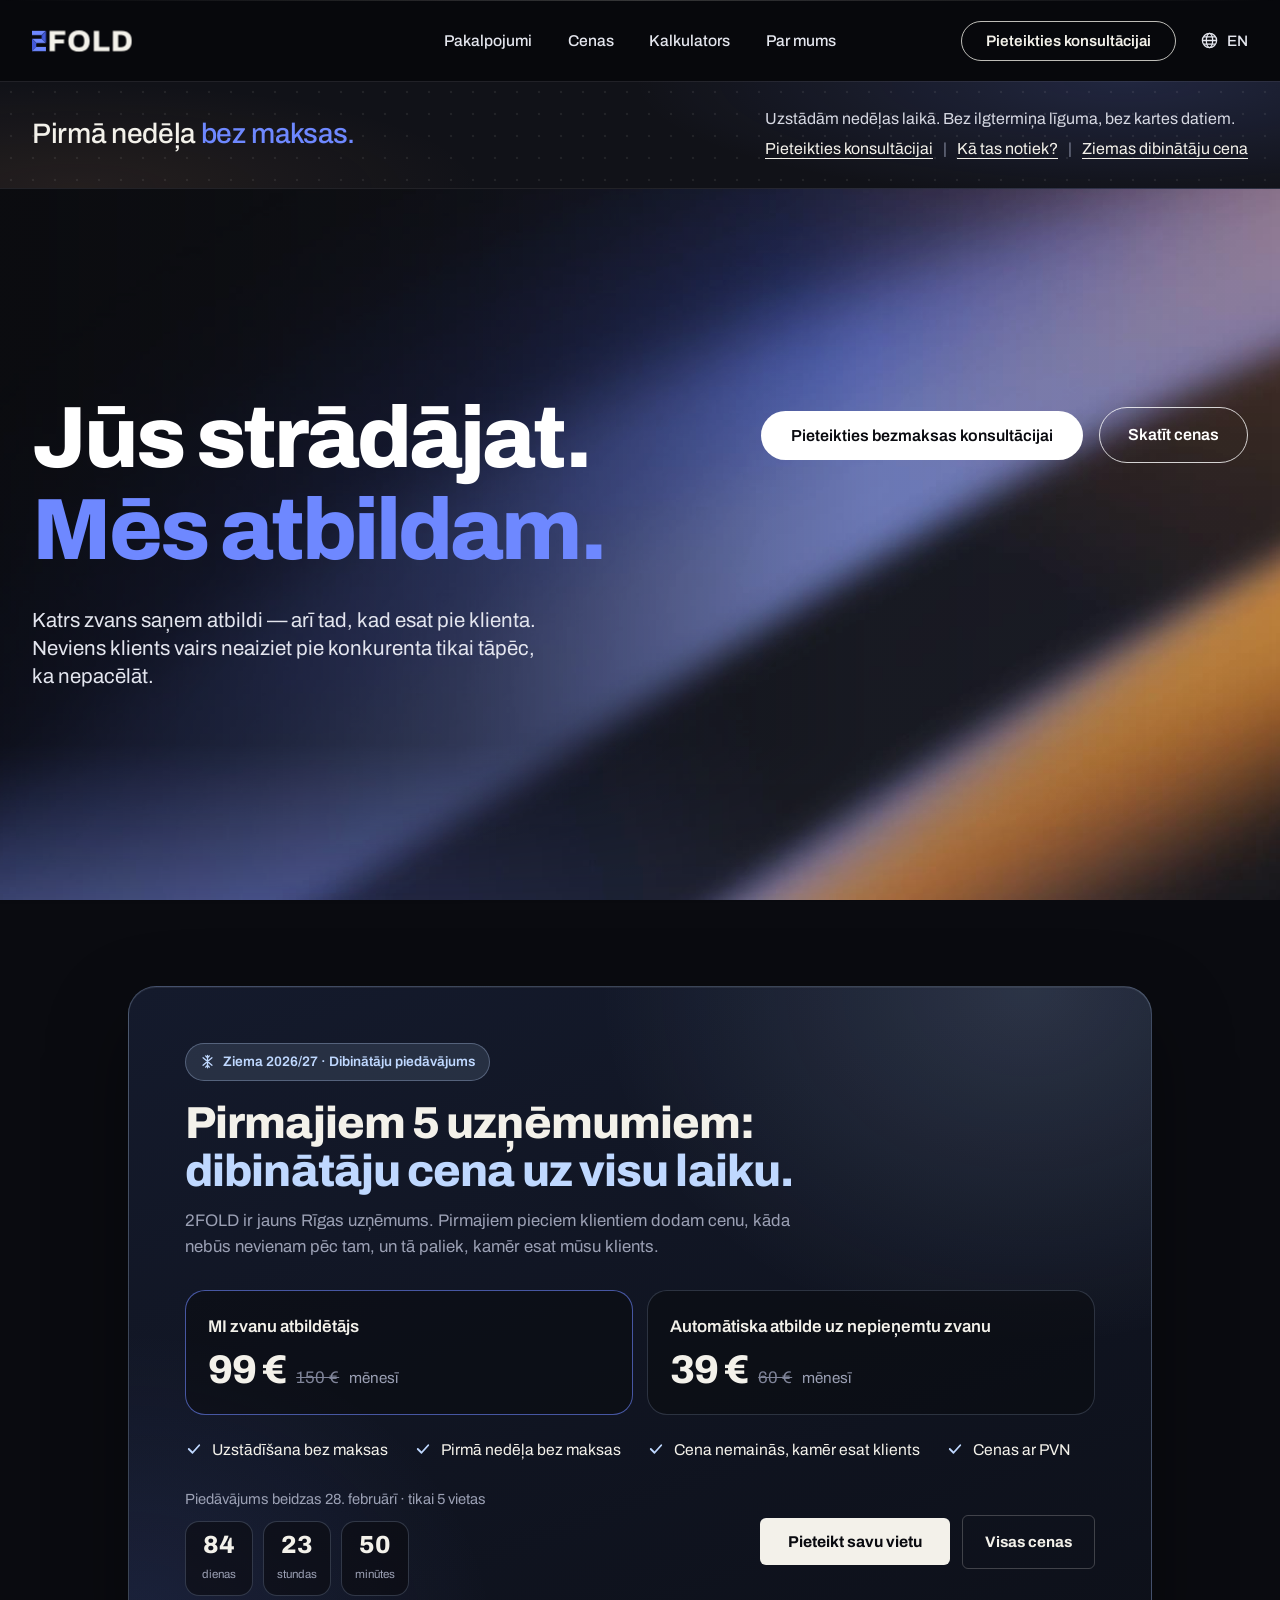
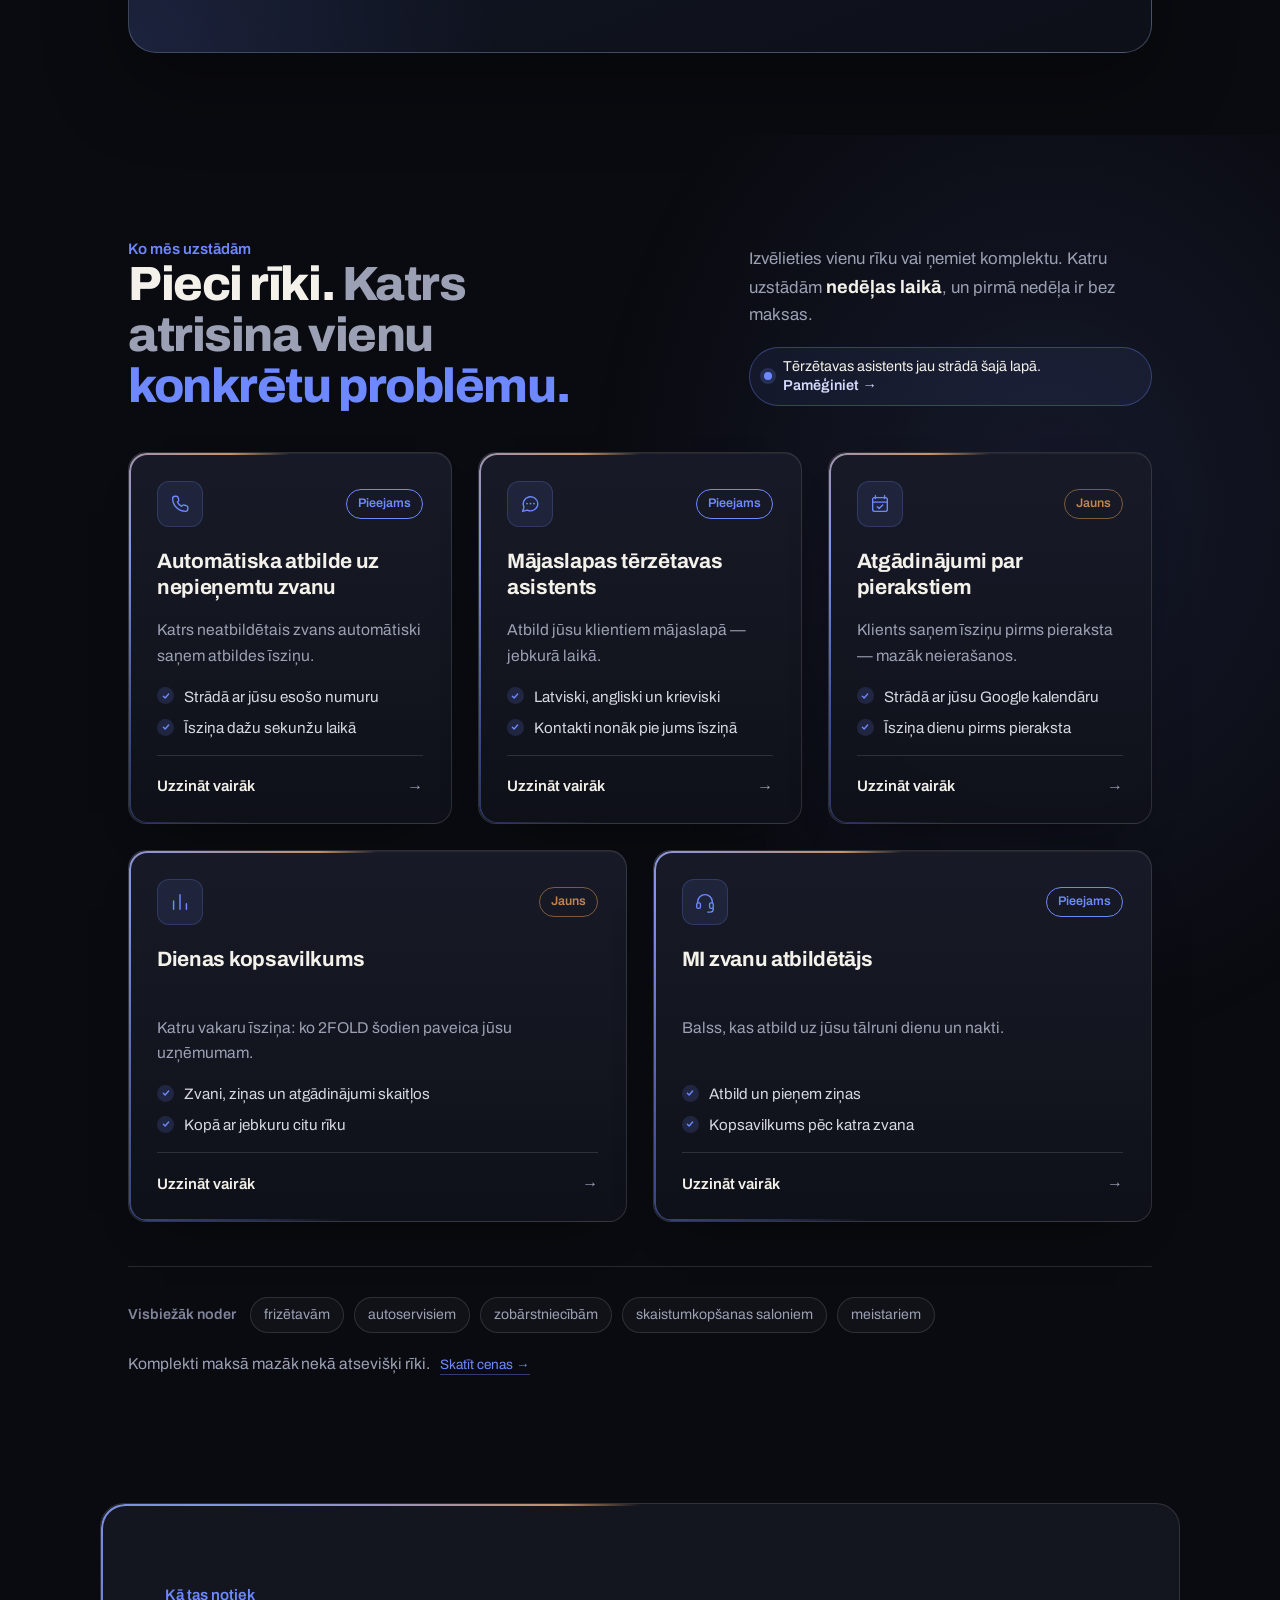
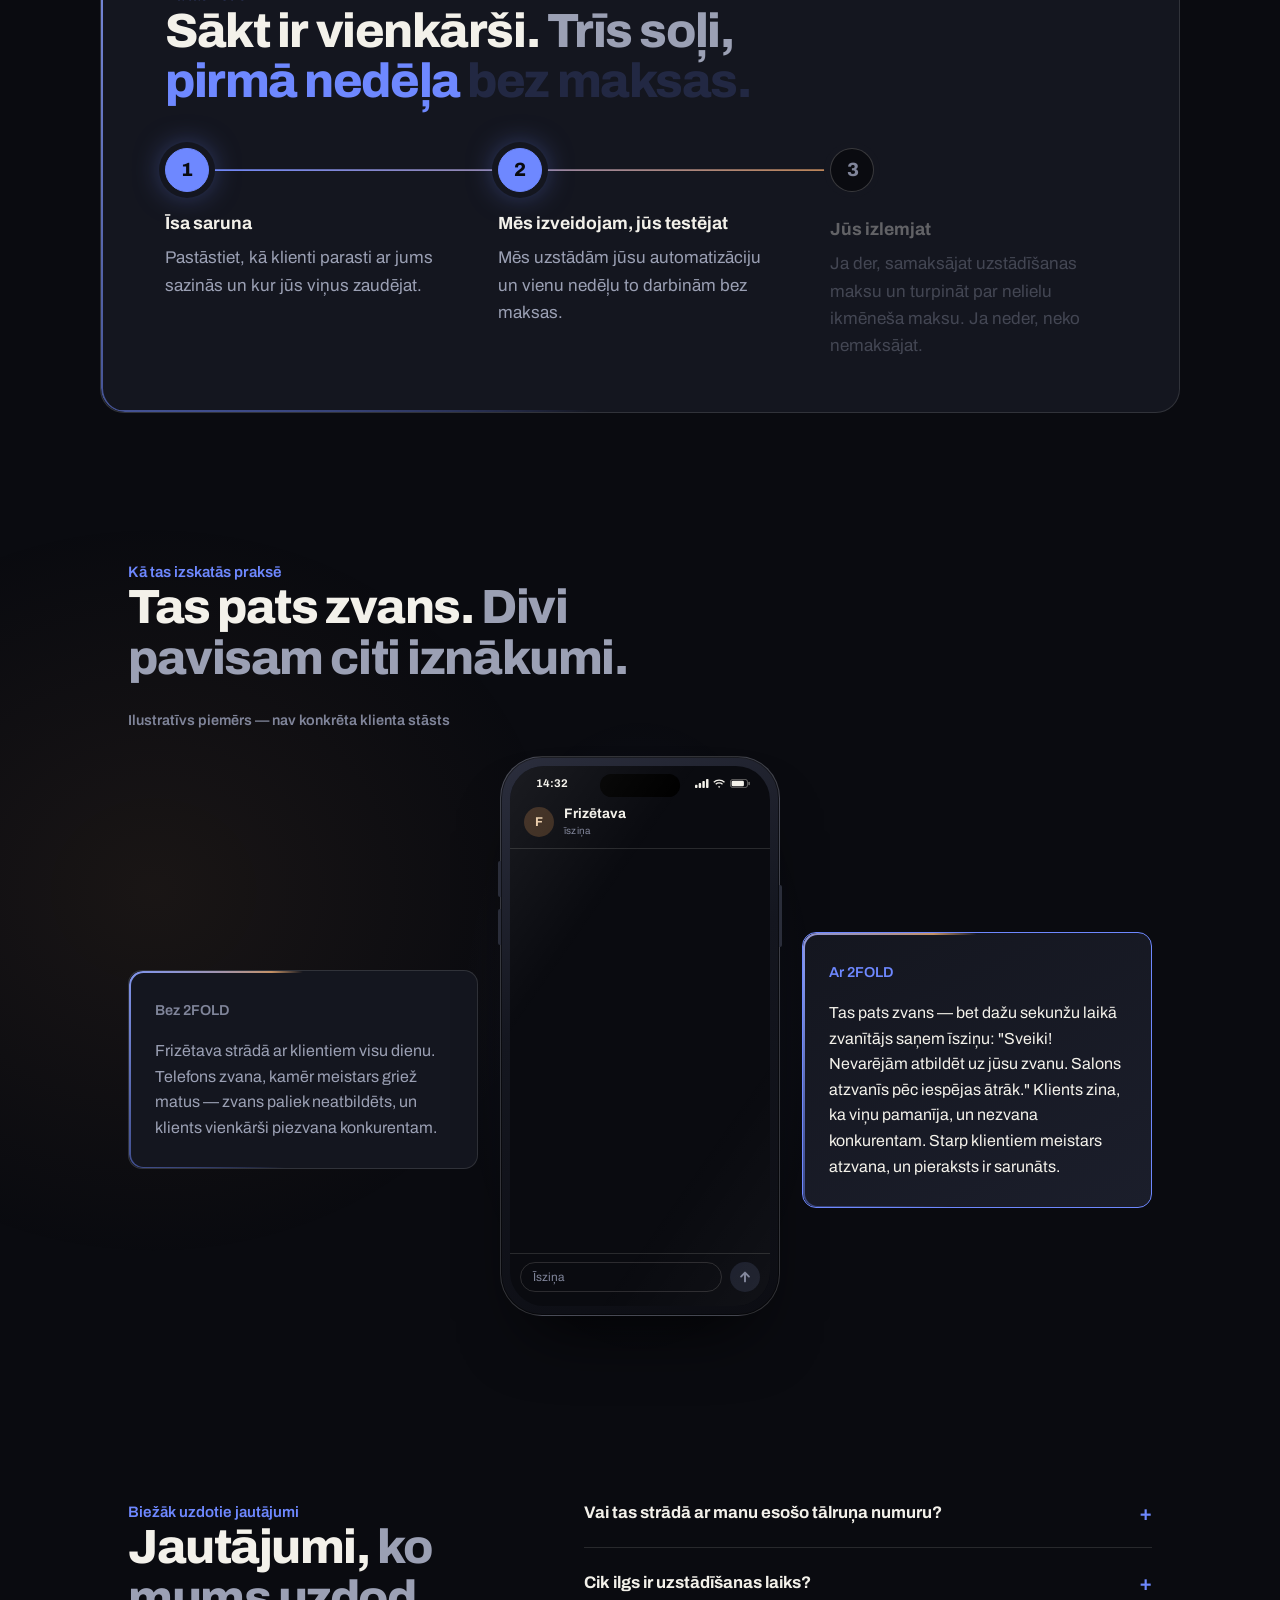
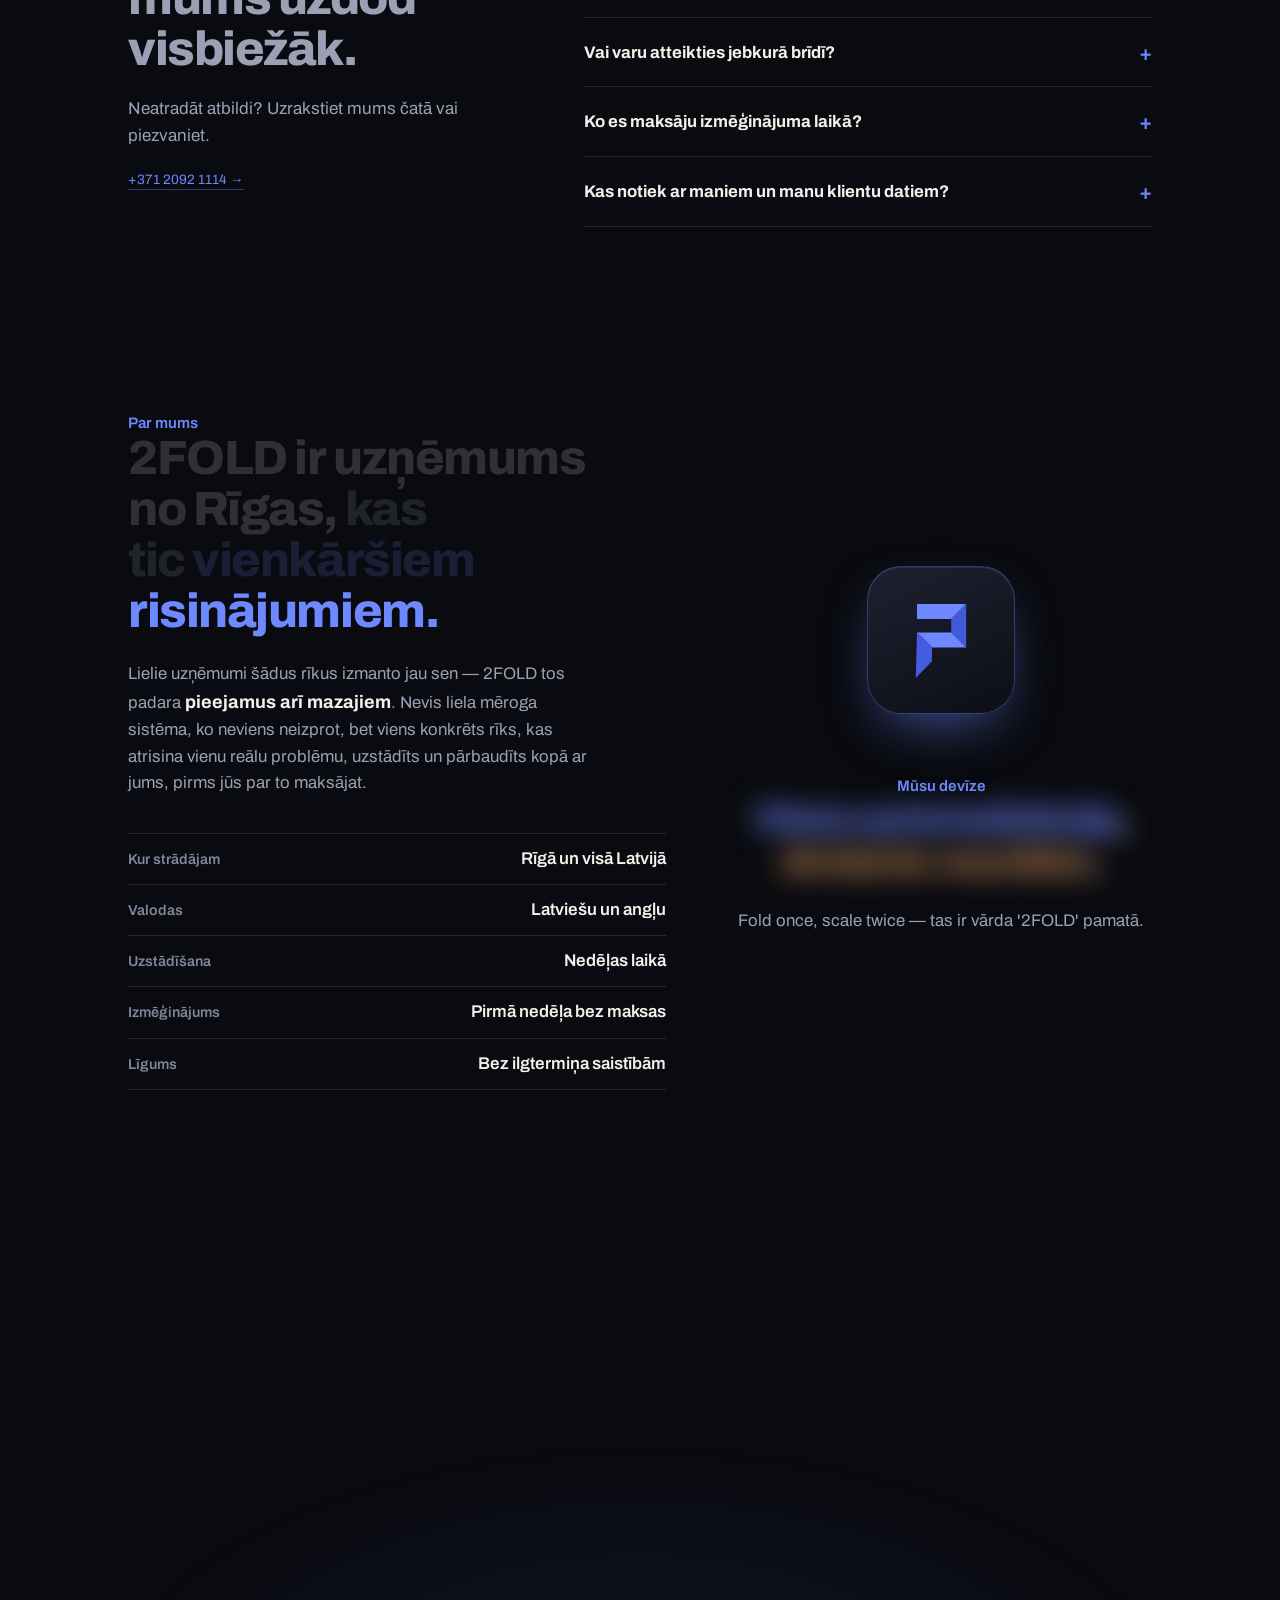
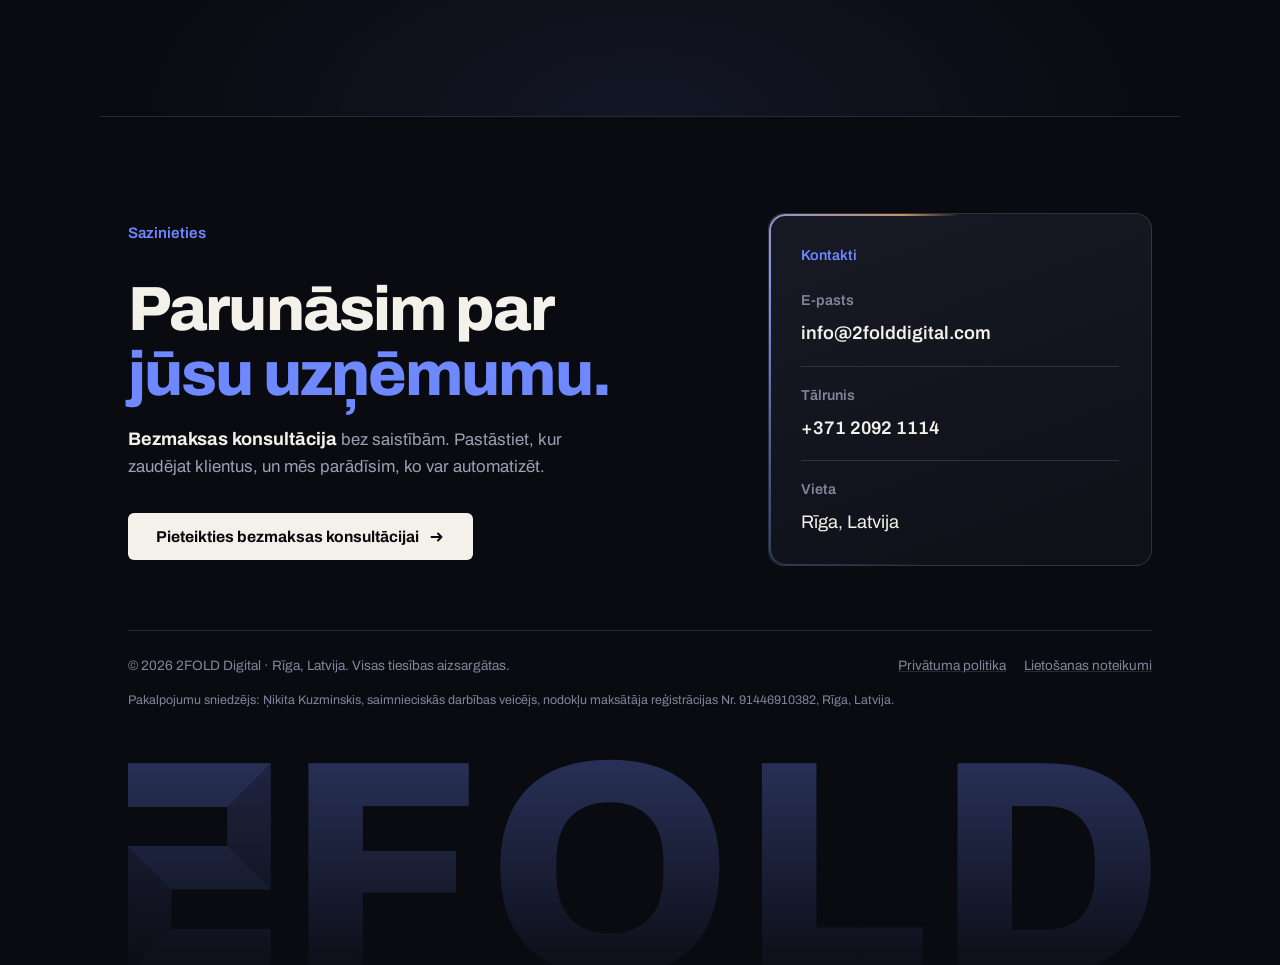
==== commit e39917bb: "Add files via upload" ====
--- a/index.html
+++ b/index.html
@@ -2574,7 +2574,7 @@
       <span class="line line-problem"><span class="line-in" data-lv="Jūs strādājat." data-en="You work.">Jūs strādājat.</span></span>
       <span class="line line-solution"><span class="line-in" data-lv="Mēs atbildam." data-en="We answer.">Mēs atbildam.</span></span>
     </h1>
-    <p class="subhead" data-lv="Automatizācijas frizētavām, autoservisiem un citiem vietējiem uzņēmumiem Latvijā." data-en="Automations for hair salons, car services and other local businesses in Latvia.">Automatizācijas frizētavām, autoservisiem un citiem vietējiem uzņēmumiem Latvijā.</p>
+    <p class="subhead" data-lv="Katrs zvans saņem atbildi — arī tad, kad esat pie klienta. Neviens klients vairs neaiziet pie konkurenta tikai tāpēc, ka nepacēlāt." data-en="Every call gets an answer — even when you are with a customer. No customer goes to a competitor just because you did not pick up.">Katrs zvans saņem atbildi — arī tad, kad esat pie klienta. Neviens klients vairs neaiziet pie konkurenta tikai tāpēc, ka nepacēlāt.</p>
     <div class="hero-actions">
       <span class="cta-wrap"><button type="button" class="cta" id="openContact"><span data-lv="Pieteikties bezmaksas konsultācijai" data-en="Book a free consult">Pieteikties bezmaksas konsultācijai</span></button></span>
       <a class="cta-ghost" id="heroPricing" href="#pricing" data-lv="Skatīt cenas" data-en="See pricing">Skatīt cenas</a>
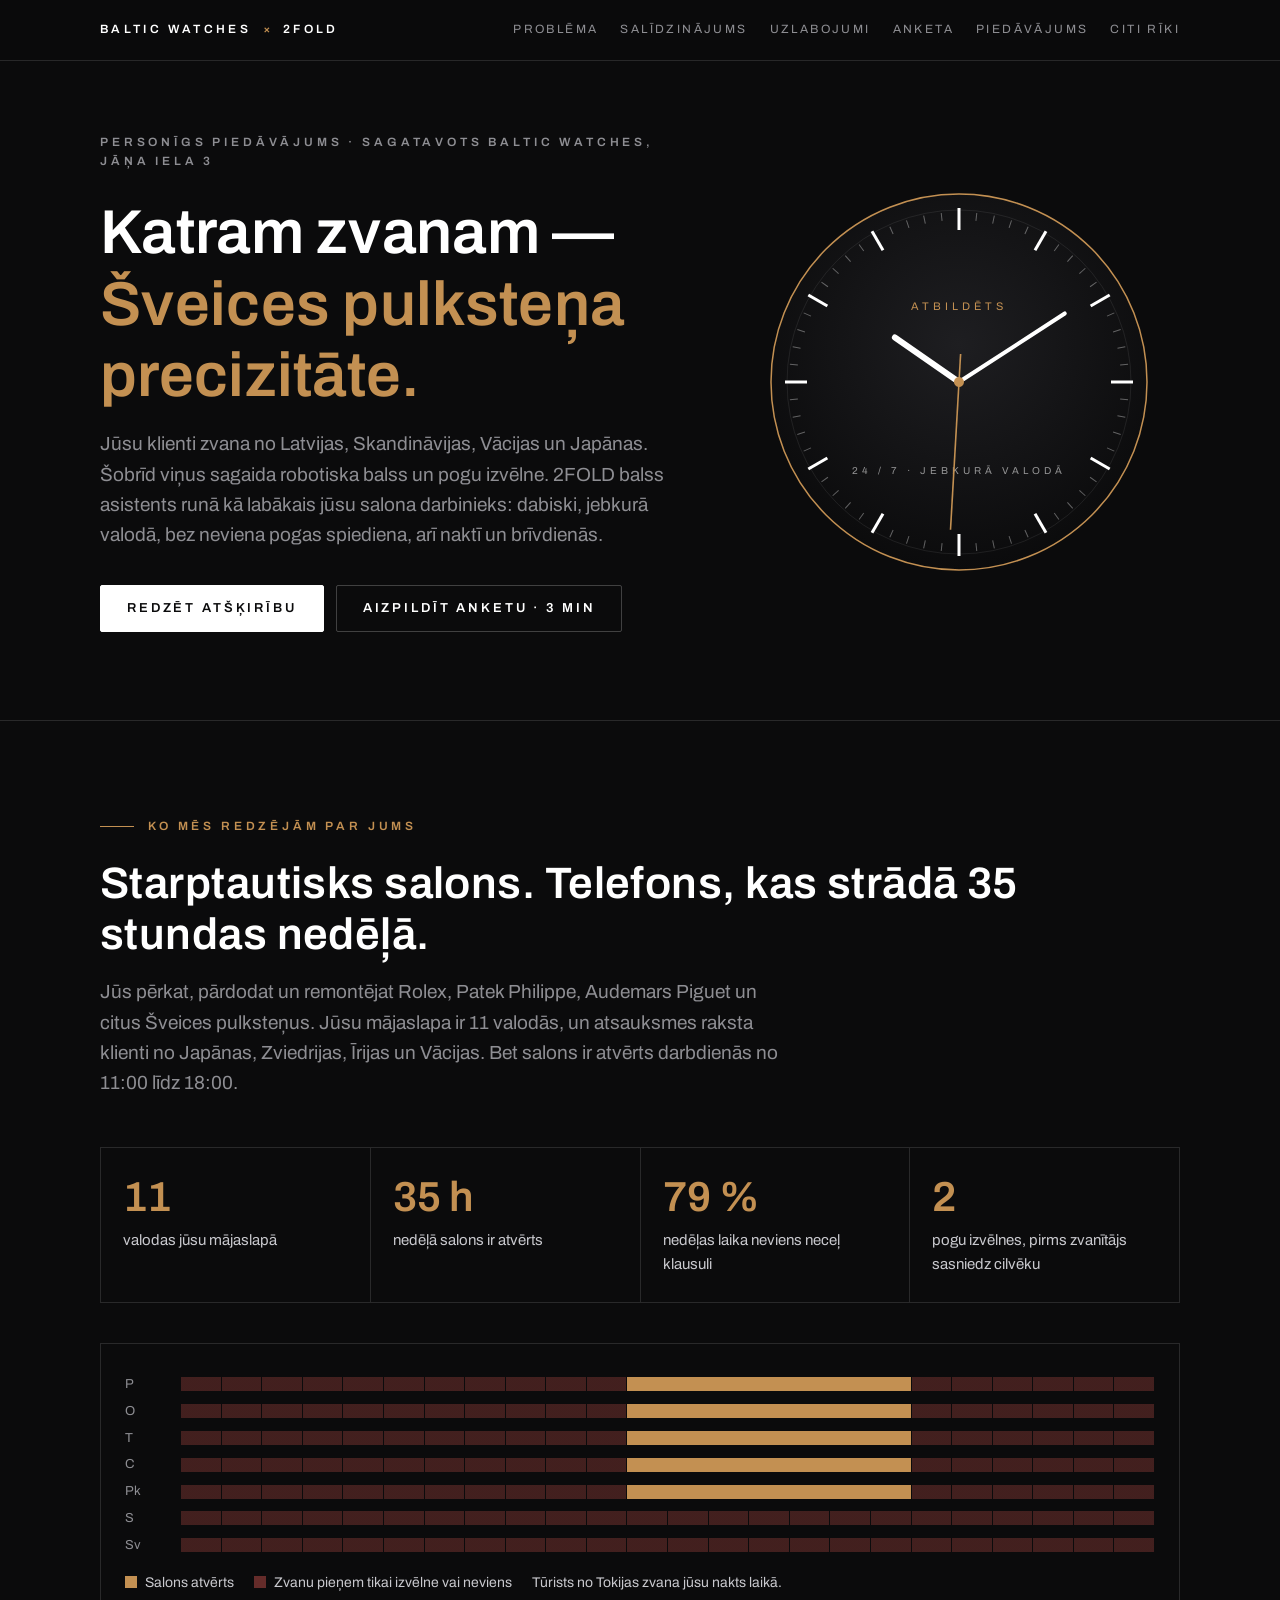
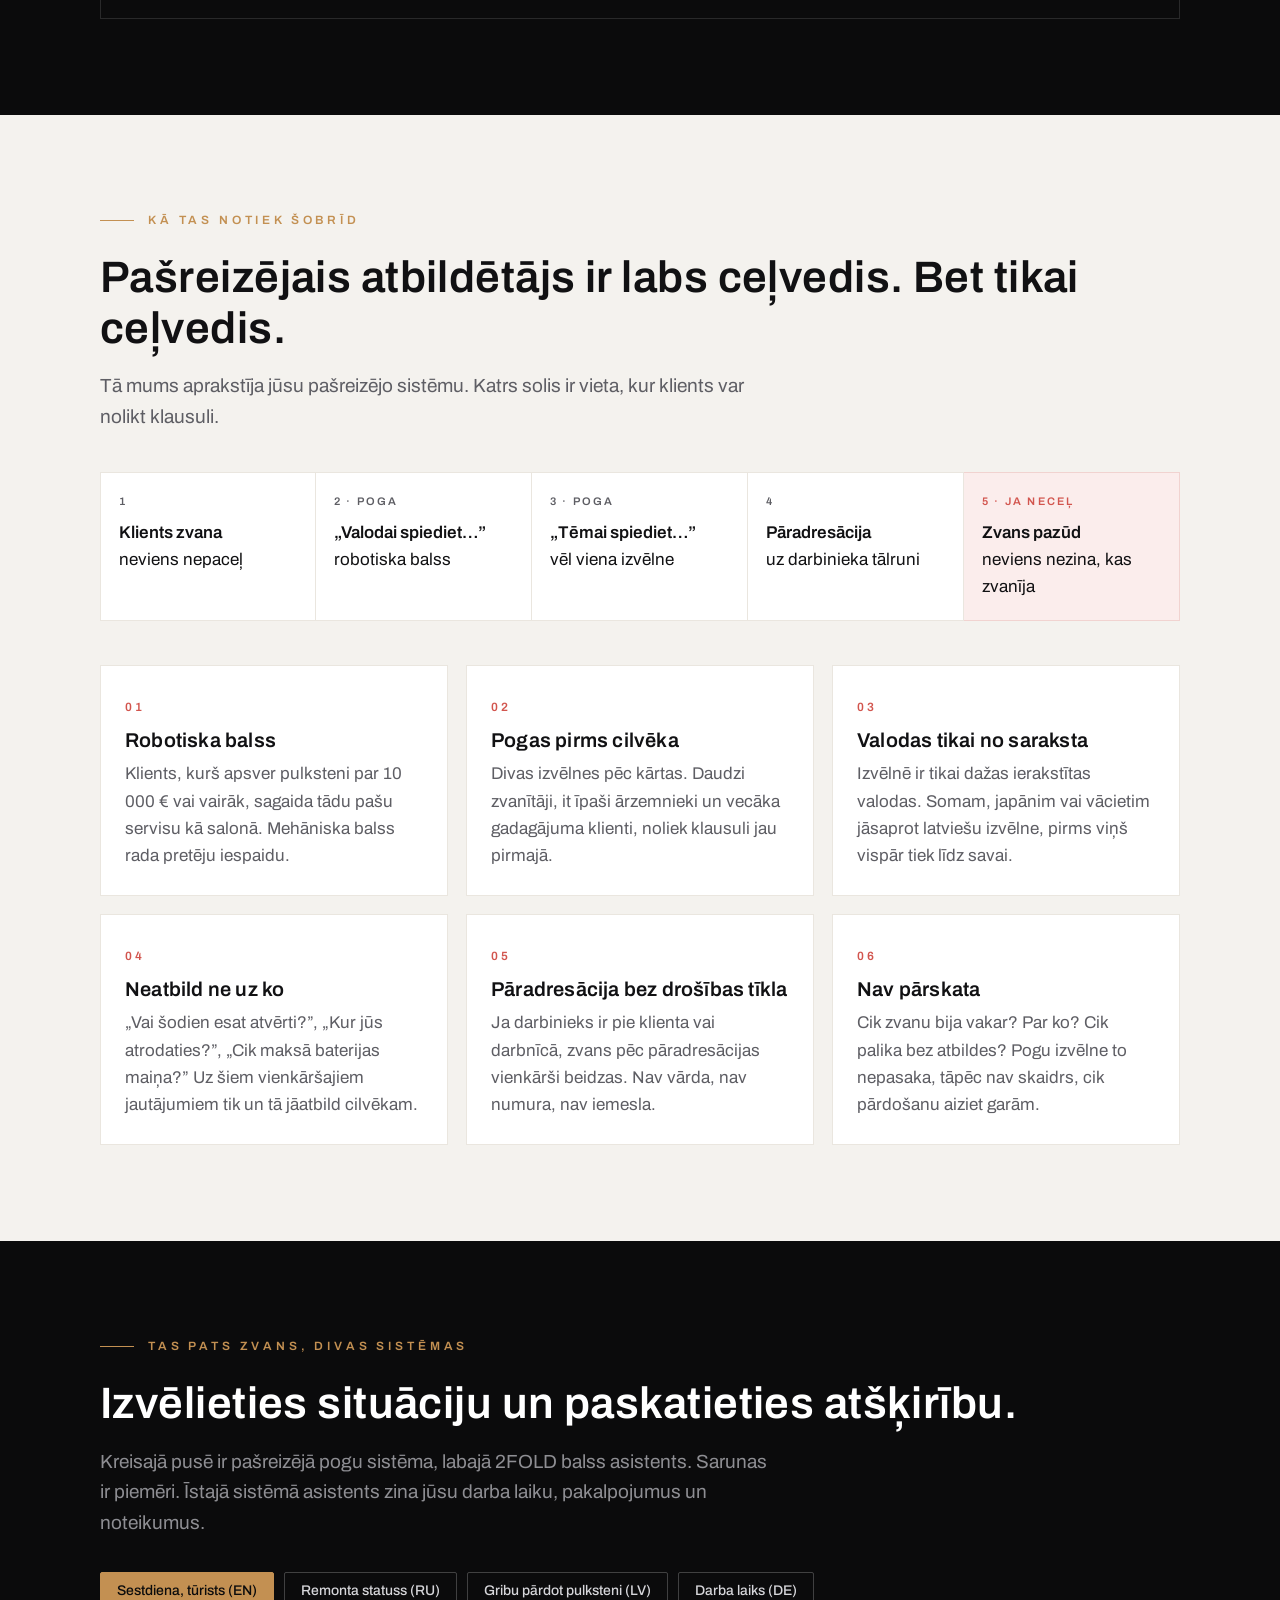
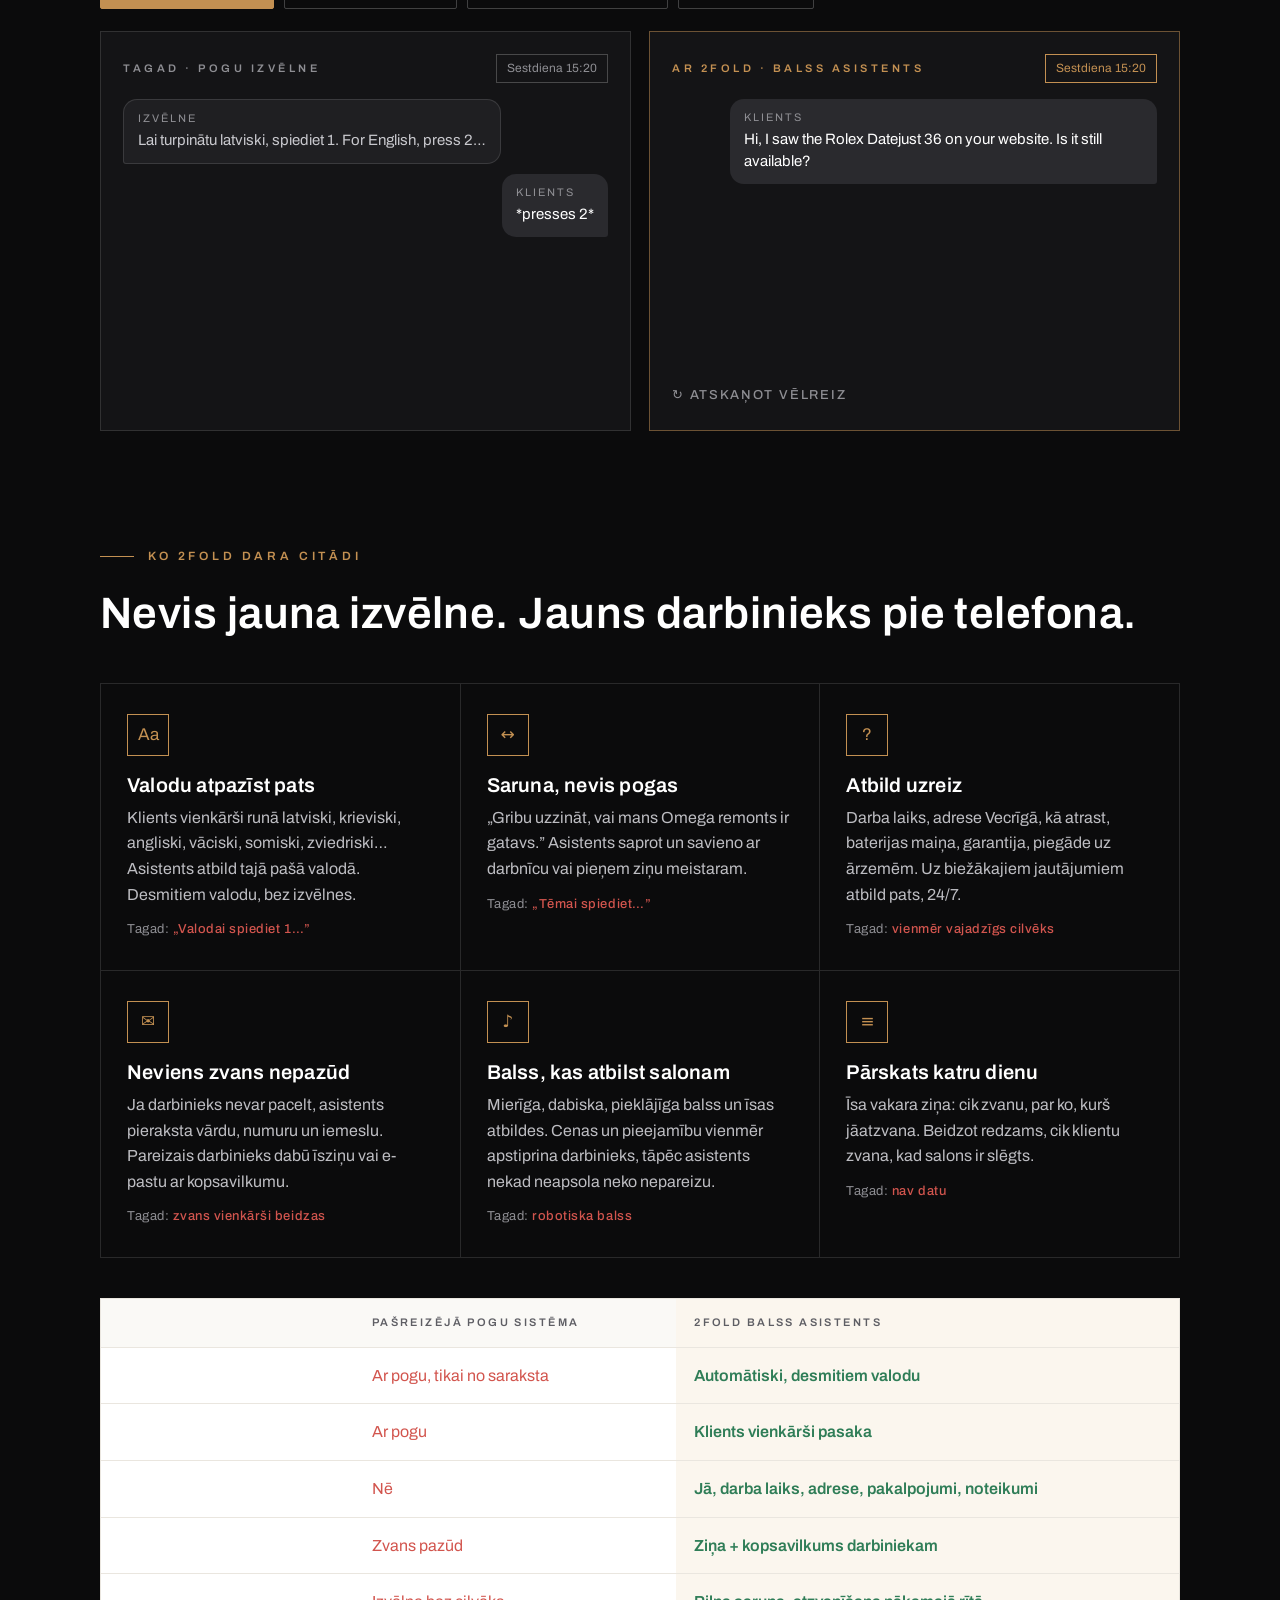
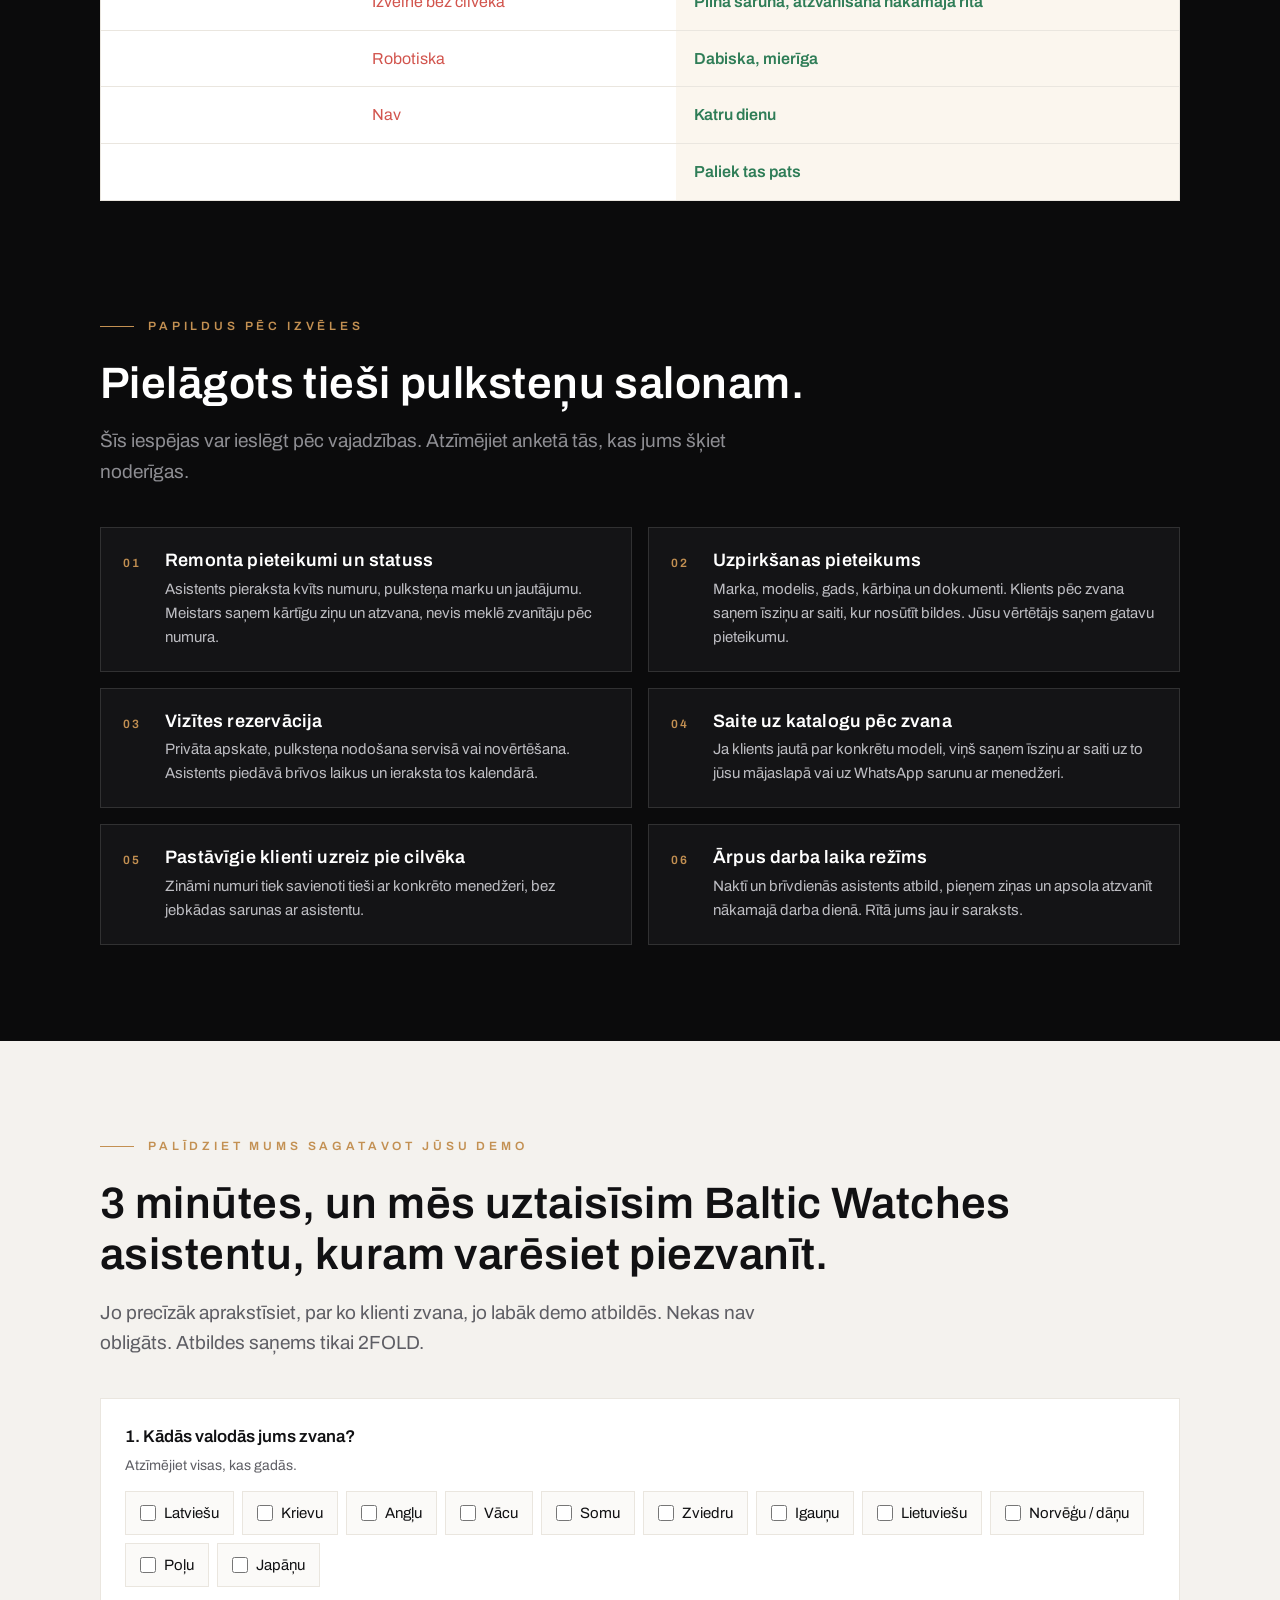
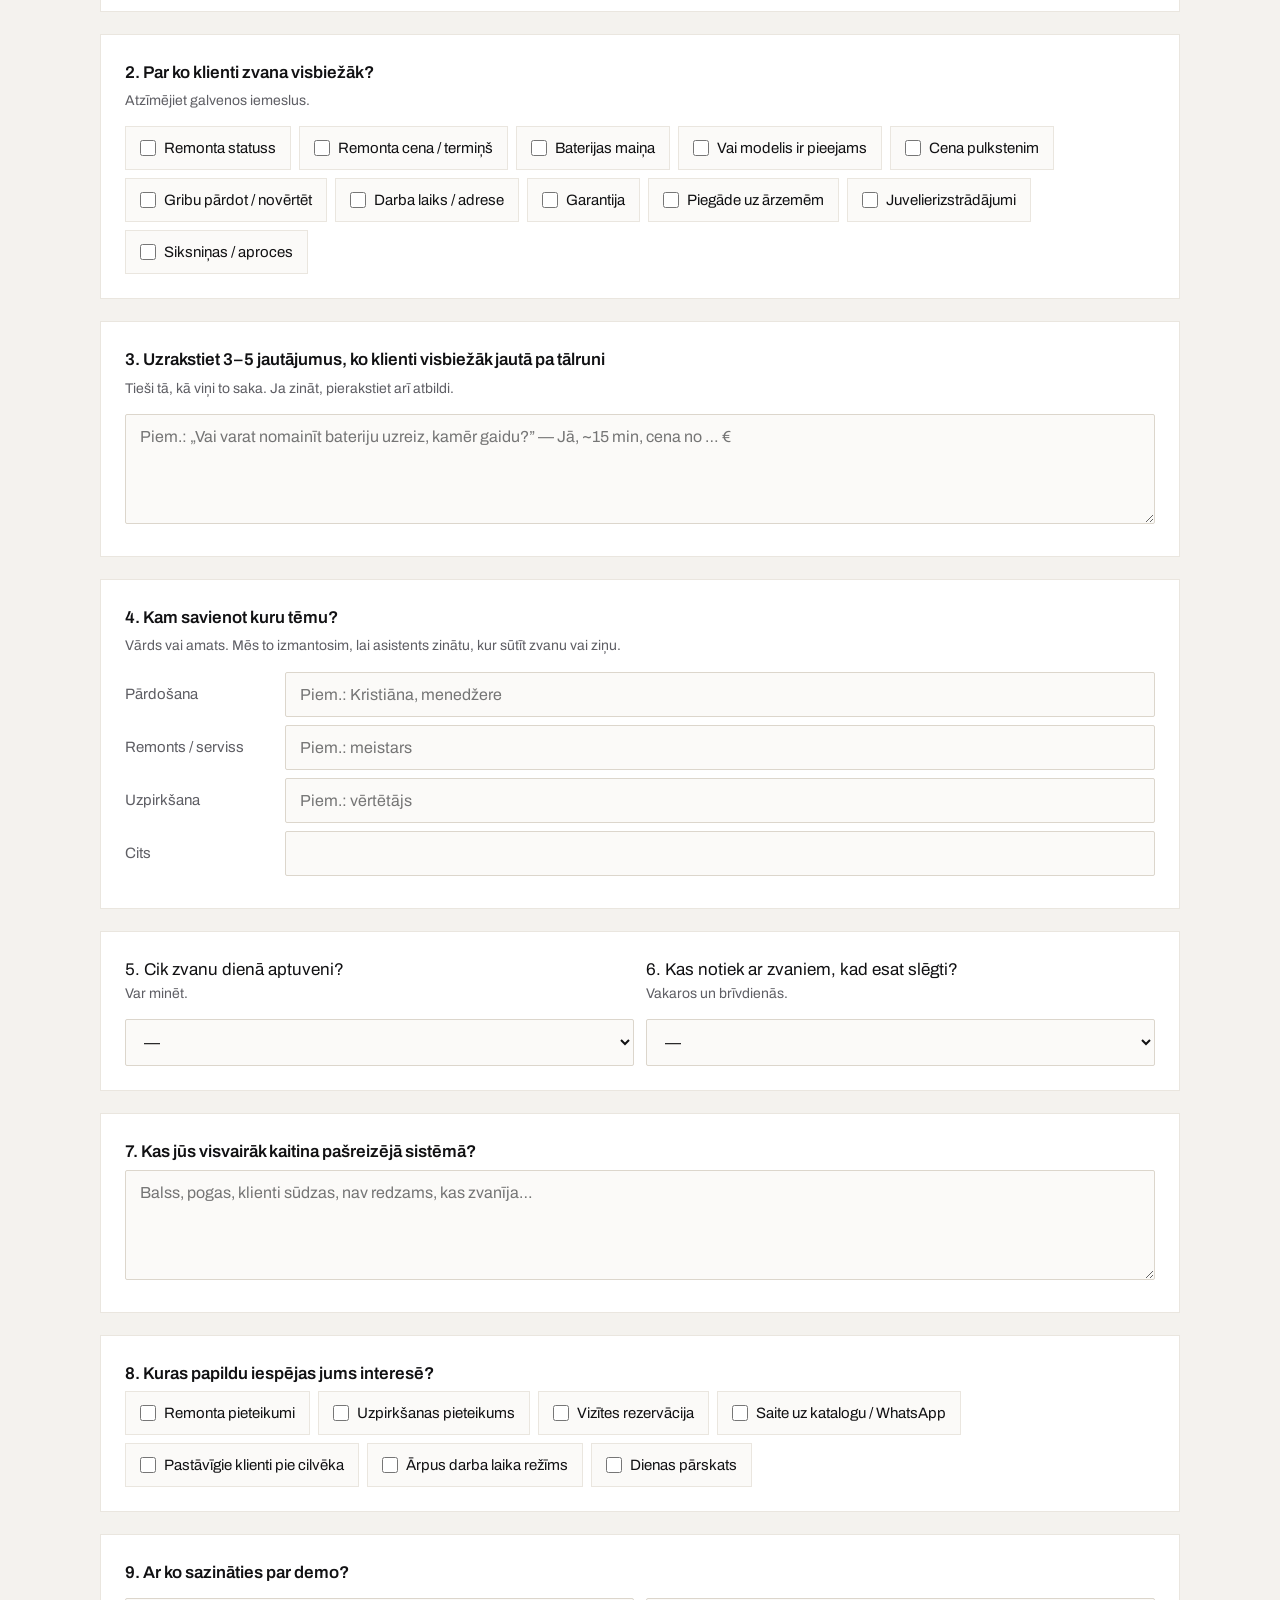
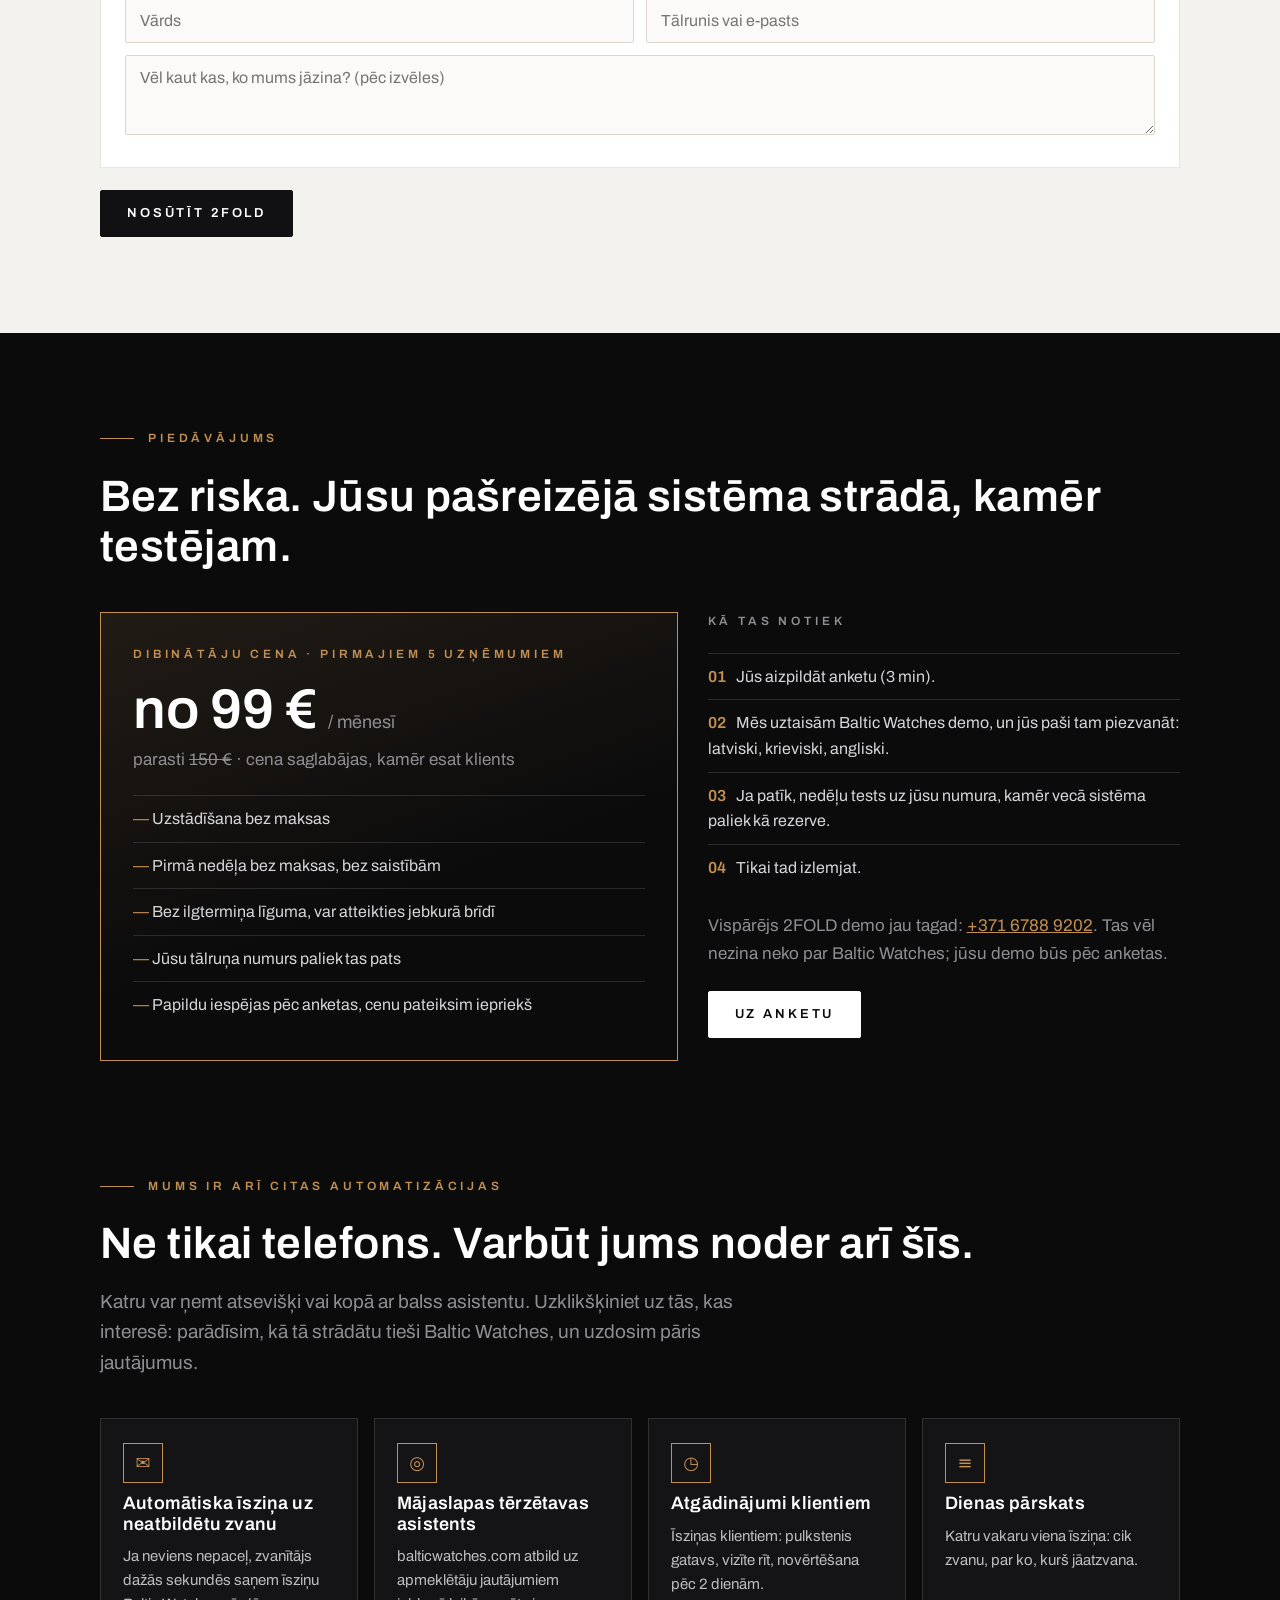
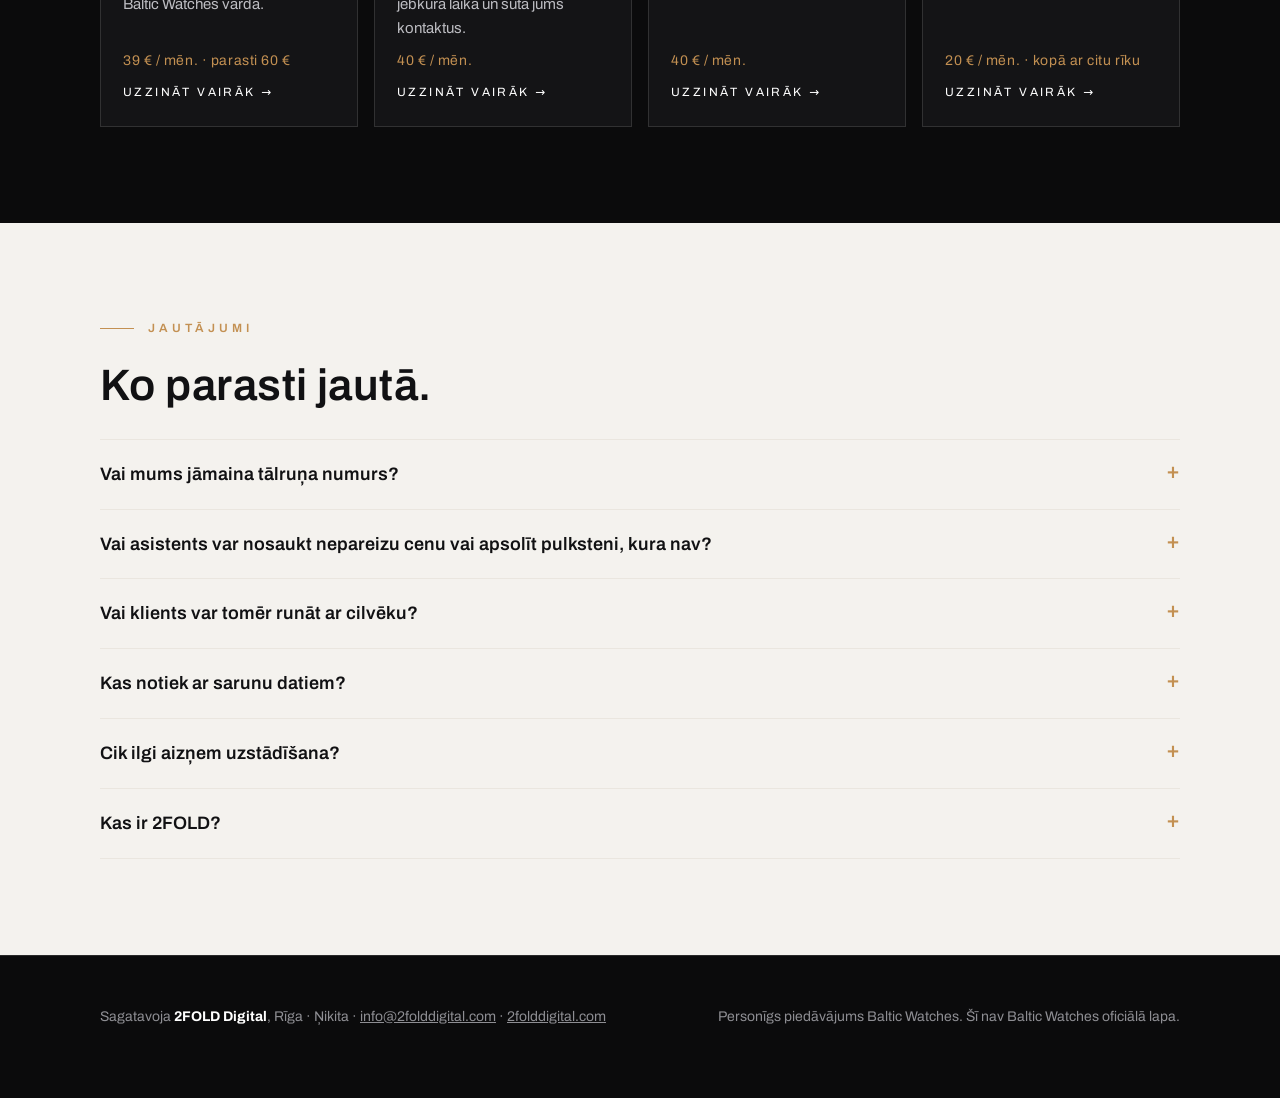
==== commit 2a14a0e1: "Add files via upload" ====
--- a/index.html
+++ b/index.html
@@ -1,6770 +1,827 @@
-<!DOCTYPE html>
+<!doctype html>
 <html lang="lv">
 <head>
-<meta charset="UTF-8">
-<meta name="viewport" content="width=device-width, initial-scale=1.0">
-<!-- Content-Security-Policy as a meta tag, because GitHub Pages cannot send
-     custom headers (site/_headers only takes effect on hosts like Netlify or
-     Cloudflare Pages). It must stay above every stylesheet and script so it
-     governs all of them. In plain words: scripts, styles, fonts and images
-     may only come from this site, and data may only be sent to Formspree.
-     'unsafe-inline' is needed because the page's own code is written
-     inline; the page shows no user-supplied content. Keep this in step with
-     the policy in site/_headers. A new outside service (analytics, a chat
-     widget, an embedded map) must be added here too, or the browser blocks it. -->
-<meta http-equiv="Content-Security-Policy" content="default-src 'self'; script-src 'self' 'unsafe-inline' https://chat-assistant-production.up.railway.app; style-src 'self' 'unsafe-inline'; img-src 'self' data:; font-src 'self'; connect-src 'self' https://formspree.io https://chat-assistant-production.up.railway.app; form-action 'self' https://formspree.io; base-uri 'self'; object-src 'none'">
-<title data-lv="2FOLD — automatizācija vietējiem uzņēmumiem Rīgā un Latvijā" data-en="2FOLD — automation for local businesses in Riga and Latvia">2FOLD — automatizācija vietējiem uzņēmumiem Rīgā un Latvijā</title>
-<meta name="description" content="2FOLD no Rīgas veido automatizācijas uzņēmumiem visā Latvijā: katrs neatbildētais zvans saņem īsziņu dažu sekunžu laikā. Uzstādām nedēļas laikā, nedēļu testējat bez maksas.">
-<!-- Google Search Console ownership proof for https://2folddigital.com.
-     Leave it in place: Google re-checks it, and removing it unverifies the
-     site. It is public by design and grants nothing on its own. -->
-<meta name="google-site-verification" content="GEn8mj1mbPgFcCX6BHr9wlUlcNE1jGcp3yf_0smPMzs">
-
-<!-- DOMAIN: the canonical link, the share image, the structured data below
-     and robots.txt / sitemap.xml all need the site's real, absolute address.
-     WhatsApp, Facebook and LinkedIn ignore relative paths and fall back to a
-     bare link, and the referral button copies this page's link for people to
-     send on, so the share preview is the first impression for every
-     referred visitor. Set the domain everywhere at once, never by hand:
-         cd tools   then   npm run domain -- https://www.your-domain.lv -->
-
-<link rel="canonical" href="https://2folddigital.com/">
-<meta property="og:url" content="https://2folddigital.com/">
-<meta property="og:image" content="https://2folddigital.com/assets/og-card.png">
-<meta name="twitter:image" content="https://2folddigital.com/assets/og-card.png">
-
-<meta property="og:type" content="website">
-<meta property="og:site_name" content="2FOLD">
-<meta property="og:locale" content="lv_LV">
-<meta property="og:locale:alternate" content="en_GB">
-<meta property="og:title" content="2FOLD — atbild, pirms klients noliek klausuli">
-<meta property="og:description" content="Mazas, strādājošas automatizācijas uzņēmumiem Rīgā un visā Latvijā. Neatbildēts zvans saņem īsziņu dažu sekunžu laikā. Uzstādām nedēļas laikā, nedēļu testējat bez maksas.">
-<meta property="og:image:width" content="1200">
-<meta property="og:image:height" content="630">
-<meta property="og:image:type" content="image/png">
-<meta property="og:image:alt" content="2FOLD — zvans, AI aģents, paveikts">
-<meta name="twitter:card" content="summary_large_image">
-<meta name="twitter:title" content="2FOLD — atbild, pirms klients noliek klausuli">
-<meta name="twitter:description" content="Mazas, strādājošas automatizācijas vietējiem uzņēmumiem. Neatbildēts zvans saņem īsziņu dažu sekunžu laikā.">
-<meta name="theme-color" content="#0A0B10">
-<link rel="apple-touch-icon" href="assets/apple-touch-icon.png">
-<!-- Structured data: tells search engines who runs this site, how to reach
-     them and what is for sale, in a form they can show directly in results.
-     Prices include VAT and mirror the service pages, the pricing view (its
-     three cards and the bundle card), MISSED_CALL_MONTHLY in the calculator
-     script and the Stripe payment links in STRIPE_LINKS, so change all of
-     them together. The Standarta bundle (since 2026-10-15) has its "you save" line worked
-     out from its four separate prices, so it changes too whenever any of
-     them does. The Premium bundle (AI phone answering instead of the
-     text-back, €200 a month + €800 setup) is not listed here yet: add it
-     the way the Standarta bundle is once its Stripe links exist.
-     The business is a self-employed person registered with VID, so
-     "legalName" is the person's name and "taxID" the taxpayer registration
-     number (not the personal code). The address is only the city and
-     country. Add "vatID" if VAT registration happens, and "streetAddress"
-     and "postalCode" if a public address is ever wanted. -->
-<script type="application/ld+json">
-{
-  "@context": "https://schema.org",
-  "@graph": [
-    {
-      "@type": "Organization",
-      "@id": "https://2folddigital.com/#org",
-      "name": "2FOLD",
-      "alternateName": ["TwoFold", "2FOLD Digital"],
-      "legalName": "Ņikita Kuzminskis",
-      "taxID": "91446910382",
-      "url": "https://2folddigital.com/",
-      "logo": "https://2folddigital.com/assets/apple-touch-icon.png",
-      "email": "info@2folddigital.com",
-      "telephone": "+37120921114",
-      "address": {"@type": "PostalAddress", "addressLocality": "Rīga", "addressCountry": "LV"},
-      "areaServed": [{"@type": "City", "name": "Rīga"}, {"@type": "Country", "name": "Latvia"}],
-      "description": "Mazas, strādājošas automatizācijas uzņēmumiem Rīgā un visā Latvijā: automātiska īsziņa uz neatbildētu zvanu, mājaslapas tērzētavas asistents un MI zvanu atbildētājs.",
-      "contactPoint": {
-        "@type": "ContactPoint",
-        "contactType": "customer service",
-        "telephone": "+37120921114",
-        "email": "info@2folddigital.com",
-        "availableLanguage": ["lv", "en"]
-      }
-    },
-    {
-      "@type": "WebSite",
-      "@id": "https://2folddigital.com/#website",
-      "url": "https://2folddigital.com/",
-      "name": "2FOLD",
-      "inLanguage": ["lv", "en"],
-      "publisher": {"@id": "https://2folddigital.com/#org"}
-    },
-    {
-      "@type": "Service",
-      "name": "Automātiska atbilde uz nepieņemtu zvanu",
-      "alternateName": "Missed-call text-back",
-      "description": "Tiklīdz zvans paliek bez atbildes, zvanītājs automātiski saņem īsziņu.",
-      "provider": {"@id": "https://2folddigital.com/#org"},
-      "areaServed": [{"@type": "City", "name": "Rīga"}, {"@type": "Country", "name": "Latvia"}],
-      "offers": {
-        "@type": "Offer", "priceCurrency": "EUR", "price": "60.00",
-        "priceSpecification": [
-          {"@type": "UnitPriceSpecification", "name": "Ikmēneša uzturēšana", "price": "60.00", "priceCurrency": "EUR", "unitCode": "MON", "valueAddedTaxIncluded": true},
-          {"@type": "UnitPriceSpecification", "name": "Vienreizēja uzstādīšana", "price": "250", "priceCurrency": "EUR", "valueAddedTaxIncluded": true}
-        ]
-      }
-    },
-    {
-      "@type": "Service",
-      "name": "Mājaslapas tērzētavas asistents",
-      "alternateName": "Website chat assistant",
-      "description": "Mājaslapas tērzētava atbild uz klientu jautājumiem jebkurā laikā un nosūta īpašniekam ar īsziņu tos, kas atstāj kontaktu.",
-      "provider": {"@id": "https://2folddigital.com/#org"},
-      "areaServed": [{"@type": "City", "name": "Rīga"}, {"@type": "Country", "name": "Latvia"}],
-      "offers": {
-        "@type": "Offer", "priceCurrency": "EUR", "price": "40.00",
-        "priceSpecification": [
-          {"@type": "UnitPriceSpecification", "name": "Ikmēneša uzturēšana", "price": "40.00", "priceCurrency": "EUR", "unitCode": "MON", "valueAddedTaxIncluded": true},
-          {"@type": "UnitPriceSpecification", "name": "Vienreizēja uzstādīšana", "price": "250", "priceCurrency": "EUR", "valueAddedTaxIncluded": true}
-        ]
-      }
-    },
-    {
-      "@type": "Service",
-      "name": "Atgādinājumi par pierakstiem",
-      "alternateName": "Appointment reminders",
-      "description": "Klients saņem īsziņu pirms pieraksta, tāpēc mazāk cilvēku aizmirst ierasties.",
-      "provider": {"@id": "https://2folddigital.com/#org"},
-      "areaServed": [{"@type": "City", "name": "Rīga"}, {"@type": "Country", "name": "Latvia"}],
-      "offers": {
-        "@type": "Offer", "priceCurrency": "EUR", "price": "40.00",
-        "priceSpecification": [
-          {"@type": "UnitPriceSpecification", "name": "Ikmēneša uzturēšana", "price": "40.00", "priceCurrency": "EUR", "unitCode": "MON", "valueAddedTaxIncluded": true},
-          {"@type": "UnitPriceSpecification", "name": "Vienreizēja uzstādīšana", "price": "250", "priceCurrency": "EUR", "valueAddedTaxIncluded": true}
-        ]
-      }
-    },
-    {
-      "@type": "Service",
-      "name": "Dienas kopsavilkums",
-      "alternateName": "Daily summary",
-      "description": "Katru vakaru īpašnieks saņem īsziņu ar dienas skaitļiem: zvani, ziņas, atgādinājumi un rītdienas pieraksti.",
-      "provider": {"@id": "https://2folddigital.com/#org"},
-      "areaServed": [{"@type": "City", "name": "Rīga"}, {"@type": "Country", "name": "Latvia"}],
-      "offers": {
-        "@type": "Offer", "priceCurrency": "EUR", "price": "20.00",
-        "priceSpecification": [
-          {"@type": "UnitPriceSpecification", "name": "Ikmēneša uzturēšana", "price": "20.00", "priceCurrency": "EUR", "unitCode": "MON", "valueAddedTaxIncluded": true},
-          {"@type": "UnitPriceSpecification", "name": "Vienreizēja uzstādīšana", "price": "50", "priceCurrency": "EUR", "valueAddedTaxIncluded": true}
-        ]
-      }
-    },
-    {
-      "@type": "Service",
-      "name": "MI zvanu atbildētājs",
-      "alternateName": "AI phone answering",
-      "description": "Balss atbild uz tālruni dienu un nakti, atbild uz jautājumiem un pieņem ziņas.",
-      "provider": {"@id": "https://2folddigital.com/#org"},
-      "areaServed": [{"@type": "City", "name": "Rīga"}, {"@type": "Country", "name": "Latvia"}],
-      "offers": {
-        "@type": "Offer", "priceCurrency": "EUR", "price": "150.00",
-        "priceSpecification": [
-          {"@type": "UnitPriceSpecification", "name": "Ikmēneša uzturēšana", "price": "150.00", "priceCurrency": "EUR", "unitCode": "MON", "valueAddedTaxIncluded": true},
-          {"@type": "UnitPriceSpecification", "name": "Vienreizēja uzstādīšana", "price": "450", "priceCurrency": "EUR", "valueAddedTaxIncluded": true}
-        ]
-      }
-    },
-    {
-      "@type": "Service",
-      "name": "Standarta komplekts",
-      "alternateName": "Standard bundle",
-      "description": "Automātiska atbilde uz nepieņemtu zvanu, mājaslapas tērzētavas asistents, atgādinājumi par pierakstiem un dienas kopsavilkums kopā, par vienu cenu.",
-      "provider": {"@id": "https://2folddigital.com/#org"},
-      "areaServed": [{"@type": "City", "name": "Rīga"}, {"@type": "Country", "name": "Latvia"}],
-      "offers": {
-        "@type": "Offer", "priceCurrency": "EUR", "price": "120.00",
-        "priceSpecification": [
-          {"@type": "UnitPriceSpecification", "name": "Ikmēneša uzturēšana", "price": "120.00", "priceCurrency": "EUR", "unitCode": "MON", "valueAddedTaxIncluded": true},
-          {"@type": "UnitPriceSpecification", "name": "Vienreizēja uzstādīšana", "price": "600", "priceCurrency": "EUR", "valueAddedTaxIncluded": true}
-        ]
-      }
-    }
-  ]
-}
-</script>
-<link rel="icon" type="image/svg+xml" href="[data-uri]">
-<!-- Fonts are self-hosted rather than pulled from the Google CDN. The CDN
-     version sent every visitor's IP to Google before they had consented to
-     anything — an undisclosed third-party request the privacy policy did not
-     cover, and a GDPR problem for an EU business. To change fonts, edit and
-     re-run tools/fetch-fonts.mjs (cd tools, then npm run fonts); it also
-     keeps the preload link below pointing at the right file. Since
-     2026-10-14 the page uses Archivo only (see "type: one family" in
-     <style id="layout">). -->
-<link rel="stylesheet" href="assets/fonts.css">
-<link rel="preload" as="font" type="font/woff2" crossorigin href="assets/fonts/Archivo-normal-latin-65449f16.woff2">
+<meta charset="utf-8">
+<meta name="viewport" content="width=device-width,initial-scale=1,viewport-fit=cover">
+<title>Baltic Watches × 2FOLD — balss asistents</title>
+<meta name="description" content="2FOLD piedāvājums Baltic Watches: balss asistents, kas atbild katram zvanam jebkurā valodā, bez pogām.">
+<meta name="robots" content="noindex, nofollow">
+<meta http-equiv="Content-Security-Policy" content="default-src 'self'; script-src 'self' 'unsafe-inline'; style-src 'self' 'unsafe-inline'; img-src 'self' data:; font-src 'self'; connect-src 'self' https://formspree.io; form-action 'self' https://formspree.io; base-uri 'self'; object-src 'none'">
+<meta name="theme-color" content="#0B0B0C">
+<link rel="icon" href="/assets/apple-touch-icon.png">
+<link rel="stylesheet" href="/assets/fonts.css">
+<!--
+  Personal proposal page for Baltic Watches (Jāņa iela 3, Vecrīga), made 19 Nov 2026.
+  A 2FOLD page in a black / white / gold look that fits a watch salon; it does not use
+  the Baltic Watches logo and says everywhere that it comes from 2FOLD.
+  The questionnaire is sent with the site's own Formspree form (meaqzjra) to the 2FOLD inbox.
+  Facts used (from balticwatches.com, 19 Nov): buy / sell / repair / jewellery, site in 11
+  languages, open Mon-Fri 11:00-18:00, weekends closed, reviews from many countries.
+  The current phone flow is as described by an employee: press for language, press for topic,
+  then forwarded to an employee's phone.
+-->
 <style>
   :root{
-    --ink:#0A0B10; --ink-raised:#14161F; --ink-raised-2:#1B1E2B;
-    --paper:#F3F1EA; --paper-dim:#9BA0B4; --paper-faint:#80859A;
-    /* --paper-faint was #5B5F72: 3.1:1 contrast on --ink and 2.9:1 on the
-       raised cards, under the 4.5:1 WCAG AA minimum for the small print it
-       colours. #80859A is the same grey lifted just enough to clear it on
-       both (5.4:1 and 4.9:1). */
-    --line:rgba(243,241,234,0.13);
-    --blue:#6E88FF; --blue-deep:#1B2450; --blue-soft:#D4DBFF;
-    --espresso:#C08552; --espresso-deep:#3B2A1E; --espresso-soft:#E9CBA8;
-    /* one family for everything since 2026-10-14 (was Fraunces for
-       --display, Manrope for --sans and IBM Plex Mono for --mono): see
-       "type: one family" */
-    --display:'Archivo', sans-serif; --sans:'Archivo', sans-serif; --mono:'Archivo', sans-serif;
-    --ease-out:cubic-bezier(0.16,1,0.3,1); --ease-in-out:cubic-bezier(0.65,0,0.35,1);
-    --dur-fast:180ms; --dur-med:280ms; --dur-slow:550ms;
+    --black:#0B0B0C; --black-2:#141416; --black-3:#1D1D20; --line:rgba(255,255,255,.12); --line-2:rgba(255,255,255,.22);
+    --white:#FFFFFF; --paper:#F4F2EE; --paper-2:#EAE6DF; --ink:#111113; --grey:#8E8E93; --grey-2:#5E5E64;
+    --gold:#C39052; --gold-2:#D9AE78; --gold-soft:rgba(195,144,82,.14); --red:#D2554E; --ok:#5DBB8A;
+    --ease:cubic-bezier(.16,1,.3,1);
   }
-  *{box-sizing:border-box;}
-  html{scroll-behavior:smooth;}
-  body{
-    margin:0; background:var(--ink); color:var(--paper);
-    font-family:var(--sans); font-size:17px; line-height:1.6;
-    font-optical-sizing:auto;
-    -webkit-font-smoothing:antialiased; overflow-x:hidden;
-  }
-  /* Ambient colour wash — fixed so it drifts subtly behind every section
-     that doesn't set its own opaque background (raised panels like .how
-     still read as solid, flat bands for contrast). */
-  body::before{
-    content:''; position:fixed; inset:0; z-index:-2; pointer-events:none;
-    background:
-      radial-gradient(ellipse 900px 600px at 12% -8%, rgba(110,136,255,0.13), transparent 60%),
-      radial-gradient(ellipse 700px 520px at 104% 28%, rgba(242,166,90,0.09), transparent 60%),
-      radial-gradient(ellipse 820px 620px at 15% 104%, rgba(110,136,255,0.08), transparent 60%);
-  }
-  a{color:inherit;}
-  :focus-visible{outline:2px solid var(--blue); outline-offset:3px; transition:outline-offset var(--dur-fast) var(--ease-out);}
-  @media all /* MOTION-OVERRIDE: was (prefers-reduced-motion: no-preference) */{
-    ::view-transition-old(root), ::view-transition-new(root){
-      animation-duration:var(--dur-med); animation-timing-function:var(--ease-in-out);
-    }
-  }
-
-  /* Scaled rather than resized: changing width forced a layout on every
-     scroll event, while scaleX is composited. */
-  #scrollline{
-    position:fixed; top:0; left:0; height:3px; width:100%;
-    background:linear-gradient(90deg, var(--blue-deep), var(--blue));
-    z-index:200; transform:scaleX(0); transform-origin:0 50%;
-  }
-
-  header.nav{
-    position:sticky; top:0; z-index:100; width:100%;
-    /* No backdrop-filter. Re-blurring everything behind the bar on every
-       scroll frame was the biggest graphics cost on the page (removing it
-       halved GPU time while scrolling), and behind a fill this opaque the
-       blur was barely visible. overflow-x:clip keeps the sliding shimmer
-       strip inside the bar while still letting it sit 1px below the edge. */
-    background:rgba(10,11,16,0.9); overflow-x:clip;
-    box-shadow:0 1px 0 rgba(243,241,234,0.06);
-    transition:background var(--dur-med) var(--ease-out), box-shadow var(--dur-med) var(--ease-out);
-  }
-  /* The shimmer moves by transform, not background-position. A background
-     animation repaints the bar on every frame forever, even with nothing
-     else happening; a transform is handed to the compositor. The strip is
-     two tiles wide and slides exactly one tile per cycle, so the loop is
-     seamless. */
-  header.nav::after{
-    content:''; position:absolute; left:0; bottom:-1px; height:2px; width:200%;
-    background:linear-gradient(90deg, transparent, var(--blue) 25%, var(--espresso) 55%, transparent 80%);
-    background-size:50% 100%; background-repeat:repeat-x; opacity:0.8; pointer-events:none;
-  }
-  header.nav.nav-scrolled{
-    background:rgba(10,11,16,0.94);
-    box-shadow:0 1px 0 rgba(243,241,234,0.09), 0 20px 40px -26px rgba(0,0,0,0.8);
-  }
-  @media all /* MOTION-OVERRIDE: was (prefers-reduced-motion: no-preference) */{
-    header.nav::after{animation:navShimmer 7s linear infinite;}
-  }
-  @keyframes navShimmer{
-    from{transform:translateX(0);}
-    to{transform:translateX(-50%);}
-  }
-  .nav-inner{
-    display:flex; align-items:center; justify-content:space-between;
-    max-width:1080px; margin:0 auto; padding:22px 28px;
-  }
-  .logo{display:flex; align-items:center; text-decoration:none; flex-shrink:0;}
-  .logo svg{height:30px; width:auto; display:block; transition:transform var(--dur-fast) var(--ease-out) , filter var(--dur-med) var(--ease-out);}
-  .logo:hover svg{transform:scale(1.05); filter:drop-shadow(0 0 10px rgba(110,136,255,0.5));}
-  .nav-right{display:flex; align-items:center; gap:14px; flex-wrap:wrap; justify-content:flex-end;}
-  .lang-btn, .nav-link{
-    position:relative; font-family:var(--mono); font-size:0.82rem; font-weight:500; letter-spacing:0.04em;
-    background:transparent; color:var(--paper); text-decoration:none;
-    border:1.5px solid var(--paper-faint); border-radius:6px;
-    padding:8px 16px; cursor:pointer; z-index:1; white-space:nowrap; overflow:hidden;
-    transition:color var(--dur-fast) var(--ease-out), border-color var(--dur-fast) var(--ease-out), transform var(--dur-fast) var(--ease-out);
-  }
-  .lang-btn::before, .nav-link::before{
-    content:''; position:absolute; inset:0; border-radius:6px;
-    background:linear-gradient(135deg, var(--blue), var(--espresso)); z-index:-1;
-    transform:translateX(-100%); opacity:0;
-    transition:transform var(--dur-med) var(--ease-out), opacity var(--dur-fast) var(--ease-out);
-  }
-  .lang-btn:hover, .nav-link:hover{color:var(--ink); border-color:var(--blue);}
-  .lang-btn:hover::before, .nav-link:hover::before{transform:translateX(0); opacity:1;}
-  .lang-btn:active, .nav-link:active{transform:scale(0.96);}
-  .nav-cta{
-    font-family:var(--sans); font-weight:700; font-size:0.82rem; color:var(--ink);
-    background:var(--paper); border:none; border-radius:6px;
-    padding:9px 18px; cursor:pointer; white-space:nowrap;
-    transition:transform var(--dur-fast) var(--ease-out), box-shadow var(--dur-med) var(--ease-out);
-  }
-  .nav-cta:hover{box-shadow:0 10px 22px -10px rgba(110,136,255,0.5);}
-  .nav-cta:active{transform:scale(0.96);}
-  @media (max-width:480px){
-    .nav-inner{padding:16px 18px;}
-    .logo-word{display:none;}
-    .nav-link, .lang-btn{font-size:0.74rem; padding:7px 11px;}
-    .nav-cta{font-size:0.74rem; padding:8px 13px;}
-  }
-
-  .view{display:none;}
-  .view.active{display:block;}
-
-  /* HERO — the layout itself (copy left, the 3D mark's first station
-     right) lives in the upgrade layer at the end of <head> */
-  .hero{max-width:1080px; margin:0 auto; position:relative;}
-  .hero h1{
-    font-family:var(--display); font-weight:700;
-    font-size:clamp(2.3rem, 5vw, 4rem); line-height:1.16; margin:0; letter-spacing:-0.01em;
-  }
-  .hero .line{display:block;}
-  .line-problem{color:var(--paper-dim); font-style:italic; font-weight:500;}
-  .line-solution{color:var(--paper); font-weight:700;}
-  .line-solution .brand{color:var(--blue);}
-  .hero-divider{width:96px; height:3px; margin:30px 0; background:linear-gradient(90deg, var(--blue), var(--blue-deep));}
-  .subhead{max-width:52ch; color:var(--paper-dim); font-size:1.08rem; margin:0 0 36px;}
-
-  .cta, .submit{
-    position:relative; display:inline-block; border:none;
-    font-family:var(--sans); font-weight:700; font-size:0.98rem;
-    background:var(--paper); color:var(--ink);
-    padding:15px 28px; border-radius:6px; text-decoration:none; z-index:1; cursor:pointer;
-    transition:transform var(--dur-fast) var(--ease-out), box-shadow var(--dur-med) var(--ease-out);
-  }
-  .cta::before, .submit::before{
-    content:''; position:absolute; inset:0; border-radius:6px; border:1.5px solid var(--blue);
-    z-index:-1; transform:translate(0,0); opacity:0; transition:transform var(--dur-med) var(--ease-out), opacity var(--dur-med) var(--ease-out);
-  }
-  .cta:hover::before, .submit:hover::before{transform:translate(7px,7px); opacity:1;}
-  .cta:hover, .submit:hover{box-shadow:0 14px 28px -14px rgba(110,136,255,0.4);}
-  .cta:active, .submit:active{transform:scale(0.97);}
-
-  /* ═══ CALM TIER — runs for everyone, reduced motion included ═════════
-     A reduced-motion request asks for less *movement*, not for a stripped
-     page. Travel, parallax, pinning, spinning and zooming are what
-     trigger vestibular symptoms; a plain opacity fade does not. So every
-     fade lives out here, and only rules that actually move something sit
-     behind the gate below.
-
-     A visitor with reduced motion on still watches the page assemble
-     itself as they scroll — it simply never slides, floats or pins. */
-  @keyframes fadeIn{from{opacity:0;} to{opacity:1;}}
-
-  /* The headline lines rise out of a mask (upgrade layer); everything
-     around them fades in on this stagger. */
-  .hero-kicker, .hero .hero-divider, .hero .subhead, .hero-actions, .hero-facts{
-    opacity:0; animation:fadeIn 0.65s ease forwards;
-  }
-  .hero-kicker{animation-delay:0.02s;}
-  .hero-divider{animation-delay:0.5s;}
-  .subhead{animation-delay:0.62s;}
-  .hero-actions{animation-delay:0.78s;}
-  .hero-facts{animation-delay:0.94s;}
-
-  /* Section and row reveals fade out here; the travel that goes with them
-     is added under the gate. --reveal is written by the scroll module in
-     both modes, so these track scroll position either way. */
-  html.js-anim section:not(.hero){--reveal:0; opacity:var(--reveal);}
-  html.js-anim .services .service-link, html.js-anim .steps > li{
-    opacity:0; transition:opacity var(--dur-slow) var(--ease-out);
-  }
-  html.js-anim .services.in-view .service-link,
-  html.js-anim section.in-view .steps > li{opacity:1;}
-  html.js-anim .services.in-view .service-link:nth-of-type(2){transition-delay:0.07s;}
-  html.js-anim .services.in-view .service-link:nth-of-type(3){transition-delay:0.14s;}
-  html.js-anim .how.in-view .steps > li:nth-child(2){transition-delay:0.07s;}
-  html.js-anim .how.in-view .steps > li:nth-child(3){transition-delay:0.14s;}
-
-  /* fresh-view entrance for the non-landing pages, plus the pricing stagger */
-  .detail-main, .form-main, .pricing-main{opacity:0; animation:fadeIn 0.5s var(--ease-out) both;}
-  .pricing-main .pricing-card{animation:fxCardIn 0.55s var(--ease-out) both;}
-  .pricing-main .pricing-card:nth-child(1){animation-delay:0.16s;}
-  .pricing-main .pricing-card:nth-child(2){animation-delay:0.23s;}
-  .pricing-main .pricing-card:nth-child(3){animation-delay:0.30s;}
-
-  /* the motto still arrives, just without the blur-and-lift */
-  html.js-anim .motto-text{opacity:0; transition:opacity 0.85s var(--ease-out);}
-  html.js-anim .motto.in-view .motto-text{opacity:1;}
-
-  .faq-item[open] > p{animation:fadeIn 0.34s var(--ease-out) both;}
-
-  @media all /* MOTION-OVERRIDE: was (prefers-reduced-motion: no-preference) */{
-    /* ═══ MOTION TIER — everything that actually travels ═══════════════
-       These rules only ever ADD movement on top of the fades above. The
-       fades are never repeated here, so there is exactly one owner for
-       opacity and one for transform. */
-    .hero-kicker, .hero .subhead, .hero-actions, .hero-facts{
-      transform:translateY(12px); animation-name:rise;
-    }
-    /* Must be .hero .hero-divider, not .hero-divider: the calm-tier group
-       rule above is (0,2,0) and would otherwise keep animation-name:fadeIn,
-       which is why this bar never drew itself at all before. Uses scaleX
-       rather than the old width animation so it composites. */
-    .hero .hero-divider{transform:scaleX(0); transform-origin:left center; animation-name:drawX;}
-    @keyframes drawX{from{opacity:0; transform:scaleX(0);} to{opacity:1; transform:scaleX(1);}}
-
-    /* Everything below is gated on html.js-anim (set synchronously by an
-       inline script in <head>) — so if JS ever fails to run, these
-       sections/rows stay at their normal, fully-visible default instead
-       of being stuck invisible waiting on a script that never ran. */
-    html.js-anim section:not(.hero){
-      transform:translateY(calc((1 - var(--reveal)) * 26px)) scale(calc(0.985 + var(--reveal) * 0.015));
-    }
-
-    /* staggered reveal for rows/cards inside a section as it enters view */
-    /* .pricing-grid .pricing-card used to be in this list. It never had a
-       matching .in-view rule to undo it (those cards live in .pricing-main,
-       not in a <section>), so its only way back to opacity:1 was the
-       entrance animation below — which now also owns its transform. Listing
-       it here as well just meant two rules racing for one transform. */
-    html.js-anim .services .service-link, html.js-anim .steps > li{
-      transform:translateY(14px);
-      transition:opacity var(--dur-slow) var(--ease-out), transform var(--dur-slow) var(--ease-out);
-    }
-    html.js-anim .services.in-view .service-link,
-    html.js-anim section.in-view .steps > li{transform:translateY(0);}
-
-    /* fresh-view entrance: the fade is in the calm tier, this adds the lift.
-       The pricing cards are not repeated here — they stagger by animating
-       --fx-in, which only the (gated) .fx-tilt transform reads, so they get
-       movement when motion is allowed and a clean fade when it is not. */
-    .detail-main, .form-main, .pricing-main{transform:translateY(12px); animation-name:rise;}
-  }
-  @keyframes rise{to{opacity:1; transform:translateY(0);}}
-
-  section{max-width:1080px; margin:0 auto; padding:68px 28px;}
-  .eyebrow{font-family:var(--mono); font-weight:500; text-transform:uppercase; letter-spacing:0.1em; color:var(--blue); font-size:0.82rem; margin:0 0 32px;}
-  .eyebrow::before{content:''; display:inline-block; width:16px; height:2px; margin:0 9px 2px 0; border-radius:2px; background:linear-gradient(90deg, var(--blue), var(--espresso)); vertical-align:middle;}
-
-  /* Services: three cards. Each card lifts on hover, and its icon tile
-     tips and glows. isolation:isolate keeps the cursor spotlight (the
-     ::after further down, at z-index:-1) above the card's own fill. */
-  .services-grid{display:grid; grid-template-columns:repeat(3, minmax(0, 1fr)); gap:18px;}
-  .service-link{display:block; text-decoration:none; color:inherit; border-radius:18px;}
-  .service-row{
-    position:relative; isolation:isolate; overflow:hidden; height:100%;
-    display:flex; flex-direction:column; gap:14px; padding:26px 26px 24px;
-    border:1px solid var(--line); border-radius:18px;
-    background:linear-gradient(165deg, rgba(27,30,43,0.94) 0%, rgba(17,19,27,0.88) 100%);
-    box-shadow:0 24px 50px -36px rgba(0,0,0,0.85);
-    transition:transform var(--dur-med) var(--ease-out), border-color var(--dur-med) var(--ease-out), box-shadow var(--dur-med) var(--ease-out);
-  }
-  .service-row:hover{transform:translateY(-5px); border-color:rgba(110,136,255,0.55); box-shadow:0 30px 60px -34px rgba(110,136,255,0.5);}
-  .service-top{display:flex; align-items:center; justify-content:space-between; gap:12px;}
-  .service-num{font-family:var(--mono); font-size:0.78rem; letter-spacing:0.12em; color:var(--paper-faint);}
-  .service-tile{
-    display:grid; place-items:center; width:54px; height:54px; margin:8px 0 4px; border-radius:15px;
-    background:linear-gradient(150deg, rgba(110,136,255,0.24), rgba(110,136,255,0.05));
-    border:1px solid rgba(110,136,255,0.32);
-    transition:transform var(--dur-med) var(--ease-out), box-shadow var(--dur-med) var(--ease-out);
-  }
-  .service-row:hover .service-tile{transform:rotate(-6deg) scale(1.06); box-shadow:0 0 30px rgba(110,136,255,0.38);}
-  .service-icon{width:22px; height:22px; flex-shrink:0; color:var(--blue);}
-  .service-tile .service-icon{width:26px; height:26px;}
-  .service-row h3{font-family:var(--sans); font-weight:700; font-size:1.18rem; line-height:1.3; margin:0;}
-  .badge{font-family:var(--mono); font-size:0.72rem; letter-spacing:0.03em; padding:3px 10px; border-radius:20px; border:1px solid transparent;}
-  .badge-live{color:var(--blue); border-color:var(--blue);}
-  .badge-soon{color:var(--paper-faint); border-color:var(--line);}
-  .service-row p{margin:0; color:var(--paper-dim); font-size:0.98rem;}
-  .service-meta{
-    margin-top:auto; padding-top:18px; border-top:1px solid var(--line);
-    display:flex; align-items:center; justify-content:space-between; gap:12px; white-space:nowrap;
-  }
-  .service-price{font-family:var(--display); font-weight:700; font-size:1.35rem; color:var(--espresso);}
-  /* "incl. 21% VAT" under each price: the landing cards and pricing cards */
-  .service-price-wrap{display:flex; flex-direction:column; gap:3px;}
-  .vat-note{font-family:var(--mono); font-size:0.7rem; letter-spacing:0.03em; color:var(--paper-faint);}
-  .pricing-card .vat-note{margin:-14px 0 22px;}
-  .service-price small{font-family:var(--mono); font-size:0.74rem; font-weight:400; color:var(--paper-faint); margin-left:5px;}
-  .service-arrow{font-family:var(--mono); font-size:0.8rem; color:var(--paper-faint); display:inline-block; transition:transform var(--dur-fast) var(--ease-out), color var(--dur-fast) var(--ease-out);}
-  .service-row:hover .service-arrow{transform:translateX(4px); color:var(--blue);}
-  @media (max-width:900px){
-    .services-grid{grid-template-columns:1fr;}
-  }
-
-  .how{background:var(--ink-raised);}
-  .steps{list-style:none; margin:0; padding:0; display:grid; gap:36px;}
-  .steps li{display:grid; grid-template-columns:44px 1fr; gap:20px; align-items:start;}
-  .steps .num{font-family:var(--display); font-weight:700; font-style:italic; font-size:1.8rem; color:var(--blue);}
-  .steps h4{font-family:var(--sans); font-weight:700; font-size:1.1rem; margin:0 0 6px;}
-  .steps p{margin:0; color:var(--paper-dim);}
-
-  .motto{border-top:1px solid var(--line); text-align:center; position:relative; overflow:hidden;}
-  .motto .eyebrow{text-align:center;}
-  .motto-mark{
-    position:absolute; top:50%; left:50%; z-index:0; pointer-events:none;
-    width:min(30vw, 200px); height:auto; opacity:0.1; color:var(--paper-faint);
-    transform:translate(-50%, -50%) rotate(-4deg);
-  }
-  .motto-mark path{fill:none; stroke:currentColor; stroke-width:2; stroke-linejoin:round; stroke-linecap:round;}
-  .motto-mark .mark-fold{color:var(--blue);}
-  @media all /* MOTION-OVERRIDE: was (prefers-reduced-motion: no-preference) */{
-    /* The corner flap literally folds open as the section scrolls into
-       view — a small, on-brand nod to "Fold once, scale twice." Driven
-       by --fold (0 → 1), set from scroll position in JS. Kept as a
-       faint line-art mark (stroke only, low opacity) so it stays a
-       background flourish and never competes with the motto text. */
-    html.js-anim .motto-mark{ --fold:0; opacity:calc(0.07 + var(--fold) * 0.07); }
-    html.js-anim .motto-mark .mark-fold{
-      transform-box:fill-box; transform-origin:0% 100%;
-      transform:rotate(calc((1 - var(--fold)) * -46deg));
-    }
-  }
-  .motto .eyebrow, .motto-text, .motto-sub{position:relative; z-index:1;}
-  .motto-text{
-    max-width:20ch; margin:0 auto 16px;
-    font-family:var(--display); font-weight:900; font-style:italic;
-    font-size:clamp(1.9rem, 5.5vw, 3.4rem); line-height:1.2; letter-spacing:-0.01em; color:var(--paper);
-  }
-  .motto-text .fold-once{color:var(--blue);}
-  .motto-text .highlight{color:var(--espresso);}
-  .motto-sub{max-width:44ch; margin:0 auto; color:var(--paper-dim); font-size:1.05rem;}
-
-  footer{max-width:1080px; margin:0 auto; padding:68px 28px 60px; border-top:1px solid var(--line);}
-  .contact-rows{display:grid; gap:12px; margin-bottom:40px;}
-  .contact-row{display:flex; align-items:baseline; gap:14px; font-size:1.02rem;}
-  .contact-row .k{font-family:var(--mono); font-size:0.78rem; text-transform:uppercase; letter-spacing:0.08em; color:var(--paper-faint); width:88px; flex-shrink:0;}
-  .contact-row a{position:relative; font-weight:600; text-decoration:none; z-index:1;}
-  .contact-row a::after{
-    content:''; position:absolute; left:0; right:0; bottom:-2px; height:2px; background:var(--blue);
-    transform:scaleX(0); transform-origin:left; transition:transform var(--dur-med) var(--ease-out);
-  }
-  .contact-row a:hover::after{transform:scaleX(1);}
-  .contact-row span{color:var(--paper-dim);}
-  .fine{font-size:0.85rem; color:var(--paper-faint); margin:0;}
-
-  /* CONTACT FORM VIEW */
-  .form-main{max-width:640px; margin:0 auto; padding:56px 28px 90px;}
-  .back{display:inline-block; font-family:var(--mono); font-size:0.85rem; color:var(--paper-faint); text-decoration:none; margin-bottom:28px; background:none; border:none; cursor:pointer; padding:0;}
-  .back:hover{color:var(--blue);}
-  .form-main h1{
-    font-family:var(--display); font-weight:700; margin:0 0 14px;
-    font-size:clamp(1.9rem, 4vw, 2.6rem); line-height:1.15; color:var(--paper);
-  }
-  .intro{color:var(--paper-dim); max-width:52ch; margin:0 0 40px; font-size:1.05rem;}
-  form{display:flex; flex-direction:column; gap:22px;}
-  form label{font-family:var(--sans); font-weight:600; font-size:0.92rem; display:block; margin-bottom:8px;}
-  .req{color:var(--blue); font-weight:600;}
-  input, textarea, select{
-    width:100%; font-family:var(--sans); font-size:1rem; color:var(--paper);
-    background:var(--ink-raised); border:1.5px solid var(--line); border-radius:8px;
-    padding:13px 14px; transition:border-color var(--dur-fast) var(--ease-out), box-shadow var(--dur-fast) var(--ease-out);
-  }
-  select{appearance:none; background-image:url("data:image/svg+xml,%3Csvg xmlns='http://www.w3.org/2000/svg' viewBox='0 0 20 20' fill='%239BA0B4'%3E%3Cpath d='M5.5 7.5l4.5 4.5 4.5-4.5' stroke='%239BA0B4' stroke-width='1.5' fill='none' stroke-linecap='round' stroke-linejoin='round'/%3E%3C/svg%3E"); background-repeat:no-repeat; background-position:right 14px center;}
-  input:focus, textarea:focus, select:focus{border-color:var(--blue); outline:none; box-shadow:0 0 0 3px rgba(110,136,255,0.15);}
-  textarea{min-height:130px; resize:vertical; font-family:var(--sans);}
-  .submit{align-self:flex-start; margin-top:8px;}
-  .note{font-size:0.85rem; color:var(--paper-faint); margin-top:2px;}
-  /* Honeypot: off-screen rather than display:none or type="hidden", since
-     bots commonly skip fields that are genuinely hidden and this one needs
-     to look fillable to them. Kept out of the tab order and the a11y tree. */
-  .hp{position:absolute; left:-9999px; width:1px; height:1px; overflow:hidden;}
-  .sent-msg{display:none; padding:40px 0;}
-  .sent-msg:focus{outline:none;}
-  .sent-msg h1{font-family:var(--display); font-weight:700; color:var(--blue); font-size:clamp(1.9rem, 4vw, 2.6rem); margin:0 0 12px;}
-  .sent-msg .intro{margin:0;}
-  .direct-contact{margin-top:52px; padding-top:36px; border-top:1px solid var(--line);}
-  .direct-contact p.k{font-family:var(--mono); font-size:0.78rem; text-transform:uppercase; letter-spacing:0.08em; color:var(--paper-faint); margin:0 0 14px;}
-
-  /* SERVICE DETAIL VIEWS */
-  .detail-main{max-width:760px; margin:0 auto; padding:56px 28px 40px;}
-  .detail-main .eyebrow{display:flex; align-items:center; gap:10px;}
-  .detail-main h1{font-family:var(--display); font-weight:700; font-size:clamp(2rem, 4.4vw, 3.1rem); line-height:1.14; margin:0 0 20px; letter-spacing:-0.01em;}
-  .detail-subhead{font-family:var(--display); font-style:italic; font-weight:500; font-size:clamp(1.15rem, 2.8vw, 1.35rem); line-height:1.5; color:var(--paper-dim); max-width:44ch; margin:0 0 48px;}
-  .body-copy{display:flex; flex-direction:column; gap:20px; max-width:60ch; color:var(--paper-dim); font-size:1.05rem; margin-bottom:56px;}
-  .body-copy strong{color:var(--paper); font-weight:700;}
-
-  .mini-steps{list-style:none; margin:0 0 56px; padding:0; display:grid; gap:28px; max-width:60ch;}
-  .mini-steps li{display:grid; grid-template-columns:34px 1fr; gap:18px; align-items:start;}
-  .mini-steps .num{font-family:var(--display); font-weight:700; font-style:italic; font-size:1.5rem; color:var(--blue);}
-  .mini-steps h4{font-family:var(--sans); font-weight:700; font-size:1.05rem; margin:0 0 4px;}
-  .mini-steps p{margin:0; color:var(--paper-dim);}
-
-  .price-box{
-    background:linear-gradient(155deg, var(--ink-raised) 0%, var(--ink-raised-2) 100%);
-    border:1px solid var(--line); border-radius:14px; padding:40px 36px; margin-bottom:44px; max-width:60ch;
-    box-shadow:0 24px 54px -32px rgba(0,0,0,0.65);
-  }
-  .price-box .eyebrow{margin-bottom:18px;}
-  .price-figure{display:flex; align-items:baseline; gap:10px; margin-bottom:6px;}
-  .price-figure .amount{font-family:var(--display); font-weight:700; font-size:clamp(2.4rem, 5vw, 3rem); color:var(--espresso);}
-  .price-figure .cadence{font-family:var(--mono); font-size:1rem; color:var(--paper-dim);}
-  .price-setup{font-family:var(--sans); font-size:0.98rem; color:var(--paper-dim); margin:0 0 18px;}
-  .price-trial{font-family:var(--mono); font-size:0.85rem; color:var(--blue); margin:0;}
-  .price-note{font-family:var(--sans); font-size:0.88rem; color:var(--paper-faint); margin:14px 0 0;}
-  /* Demo call box on the AI phone page (2026-11-14): same card as the price box, number large. */
-  .demo-call{border:1px solid var(--line); border-radius:14px; padding:32px 36px; margin-bottom:28px; max-width:60ch;}
-  .demo-call .eyebrow{margin-bottom:14px;}
-  .demo-call h3{font-family:var(--sans); font-weight:800; font-size:1.35rem; margin:0 0 10px;}
-  .demo-call p{color:var(--paper-dim); margin:0 0 18px;}
-  .demo-number{display:inline-block; font-family:var(--sans); font-weight:800; font-size:clamp(1.6rem, 5vw, 2.1rem); letter-spacing:-0.01em; color:var(--paper); text-decoration:none; border-bottom:2px solid var(--blue); padding-bottom:2px; margin:0 0 16px;}
-  .demo-number:hover{color:var(--blue);}
-  .demo-call .demo-fine{font-size:0.86rem; color:var(--paper-faint); margin:0;}
-  @media (max-width:560px){ .demo-call{padding:26px 22px;} }
-
-  .other-services{border-top:1px solid var(--line); padding:44px 0 0; margin-top:8px;}
-  .other-services p.k{font-family:var(--mono); font-size:0.78rem; text-transform:uppercase; letter-spacing:0.08em; color:var(--paper-faint); margin:0 0 16px;}
-  .other-services ul{list-style:none; margin:0; padding:0; display:flex; flex-direction:column; gap:10px;}
-  .other-services button.link-btn{background:none; border:none; padding:0; cursor:pointer; text-decoration:none; font-family:var(--sans); font-size:1rem; font-weight:600; color:var(--paper); transition:color var(--dur-fast) var(--ease-out);}
-  .other-services button.link-btn:hover{color:var(--blue);}
-  .detail-footer{max-width:760px; margin:40px auto 0; padding:36px 28px 56px; border-top:1px solid var(--line);}
-  .footer-legal{display:flex; gap:18px; margin:0 0 14px; flex-wrap:wrap;}
-  .footer-legal button, .footer-legal a{background:none; border:none; padding:0; cursor:pointer; font-family:var(--sans); font-size:0.85rem; color:var(--paper-faint); text-decoration:underline; text-decoration-color:var(--line); transition:color var(--dur-fast) var(--ease-out);}
-  .footer-legal button:hover, .footer-legal a:hover{color:var(--blue);}
-
-  /* LEGAL PAGES (privacy / terms) */
-  .legal-main{max-width:720px;}
-  .legal-main h2{font-family:var(--display); font-weight:700; font-size:1.4rem; margin:40px 0 14px; color:var(--paper);}
-  .legal-main h2:first-of-type{margin-top:8px;}
-  .legal-main h3{font-family:var(--sans); font-weight:700; font-size:1.02rem; margin:24px 0 8px; color:var(--paper);}
-  .legal-main .body-copy{margin-bottom:0;}
-  .legal-main .body-copy p{margin:0;}
-  .legal-main ul, .legal-main ol{color:var(--paper-dim); font-size:1.02rem; line-height:1.65; max-width:60ch; margin:0 0 8px; padding-left:1.3em;}
-  .legal-main ul li, .legal-main ol li{margin-bottom:8px;}
-  .legal-main .legal-updated{font-family:var(--mono); font-size:0.8rem; color:var(--paper-faint); margin:0 0 40px;}
-  .legal-main .legal-note{font-size:0.92rem; color:var(--paper-faint); background:var(--ink-raised); border:1px solid var(--line); border-radius:10px; padding:16px 18px; margin:24px 0;}
-
-  /* PRICING OVERVIEW */
-  .pricing-main{max-width:1080px; margin:0 auto; padding:56px 28px 40px;}
-  .pricing-intro{font-family:var(--display); font-style:italic; font-weight:500; font-size:clamp(1.15rem, 2.8vw, 1.35rem); line-height:1.5; color:var(--paper-dim); max-width:56ch; margin:0 0 52px;}
-  .pricing-grid{display:grid; grid-template-columns:repeat(3, 1fr); gap:22px; margin-bottom:52px;}
-  .pricing-card{
-    background:linear-gradient(155deg, var(--ink-raised) 0%, var(--ink-raised-2) 100%);
-    border:1px solid var(--line); border-radius:14px; padding:32px 28px; display:flex; flex-direction:column;
-    box-shadow:0 20px 46px -30px rgba(0,0,0,0.6);
-    transition:transform var(--dur-med) var(--ease-out), box-shadow var(--dur-med) var(--ease-out), border-color var(--dur-med) var(--ease-out);
-  }
-  .pricing-card:hover{transform:translateY(-4px); box-shadow:0 26px 54px -26px rgba(110,136,255,0.28); border-color:var(--blue);}
-  .pricing-card-head{display:flex; align-items:center; justify-content:space-between; gap:10px 14px; flex-wrap:wrap; margin-bottom:14px;}
-  .pricing-card-title{display:flex; align-items:center; gap:10px; min-width:0; flex-wrap:wrap;}
-  .pricing-card h3{font-family:var(--sans); font-weight:700; font-size:1.1rem; margin:0;}
-  .pricing-card p.desc{color:var(--paper-dim); font-size:0.95rem; margin:0 0 26px;}
-  .pricing-card .price-figure{display:flex; align-items:baseline; gap:8px; margin-bottom:4px;}
-  .pricing-card .amount{font-family:var(--display); font-weight:700; font-size:clamp(1.9rem, 4vw, 2.2rem); color:var(--espresso);}
-  .pricing-card .cadence{font-family:var(--mono); font-size:0.82rem; color:var(--paper-dim);}
-  .pricing-card .price-setup{font-family:var(--sans); font-size:0.88rem; color:var(--paper-dim); margin:0 0 22px;}
-  .pricing-card .link-btn-arrow{margin-top:auto; align-self:flex-start; background:none; border:none; padding:0; cursor:pointer; font-family:var(--mono); font-size:0.85rem; color:var(--blue); transition:transform var(--dur-fast) var(--ease-out);}
-  .pricing-card .link-btn-arrow:hover{text-decoration:underline; transform:translateX(3px);}
-  @media (max-width:820px){.pricing-grid{grid-template-columns:1fr;}}
-
-  /* FAQ */
-  .faq-list{display:flex; flex-direction:column; gap:2px; max-width:70ch;}
-  .faq-item{border-bottom:1px solid var(--line); padding:20px 0;}
-  .faq-item summary{
-    cursor:pointer; list-style:none; font-family:var(--sans); font-weight:700; font-size:1.05rem;
-    display:flex; align-items:center; justify-content:space-between; gap:16px; color:var(--paper);
-  }
-  .faq-item summary::-webkit-details-marker{display:none;}
-  .faq-item summary::after{
-    content:'+'; font-family:var(--mono); font-size:1.3rem; color:var(--blue); flex-shrink:0; line-height:1;
-    transition:transform var(--dur-fast) var(--ease-out);
-  }
-  .faq-item[open] summary::after{transform:rotate(45deg);}
-  .faq-item p{margin:14px 0 0; color:var(--paper-dim); max-width:60ch;}
-
-  /* LOSS CALCULATOR */
-  .calc{background:var(--ink-raised); border-top:1px solid var(--line); border-bottom:1px solid var(--line);}
-  .calc-grid{display:grid; grid-template-columns:1fr 1fr; gap:40px; align-items:start;}
-  .calc-inputs{display:flex; flex-direction:column; gap:22px;}
-  .calc-field label{display:block; font-family:var(--sans); font-weight:600; font-size:0.92rem; margin-bottom:8px;}
-  .calc-field input{
-    width:100%; font-family:var(--sans); font-size:1.3rem; font-variant-numeric:tabular-nums; color:var(--paper);
-    background:var(--ink); border:1.5px solid var(--line); border-radius:8px; padding:12px 14px;
-    transition:border-color var(--dur-fast) var(--ease-out), box-shadow var(--dur-fast) var(--ease-out);
-  }
-  .calc-field input:focus{border-color:var(--blue); outline:none; box-shadow:0 0 0 3px rgba(110,136,255,0.15);}
-  .calc-result{
-    background:linear-gradient(155deg, var(--ink) 0%, var(--blue-deep) 140%);
-    border:1px solid var(--line); border-radius:14px; padding:32px 30px;
-  }
-  .calc-result .k{font-family:var(--mono); font-size:0.78rem; text-transform:uppercase; letter-spacing:0.08em; color:var(--paper-dim); margin:0 0 10px;}
-  .calc-result .figure{font-family:var(--display); font-weight:700; font-size:clamp(2.2rem, 5vw, 3.2rem); color:var(--espresso); font-variant-numeric:tabular-nums; margin:0 0 6px;}
-  .calc-result .sub{font-family:var(--sans); font-size:0.92rem; color:var(--paper-dim); margin:0 0 20px;}
-  .calc-yearly{font-family:var(--mono); font-size:0.85rem; color:var(--blue); margin:0 0 22px;}
-  @media (max-width:720px){.calc-grid{grid-template-columns:1fr;}}
-
-  /* EXAMPLE / BEFORE-AFTER */
-  .example-label{font-family:var(--mono); font-size:0.72rem; text-transform:uppercase; letter-spacing:0.08em; color:var(--paper-faint); margin:-16px 0 24px;}
-  .example-grid{display:grid; grid-template-columns:1fr 1fr; gap:22px;}
-  .example-card{border:1px solid var(--line); border-radius:14px; padding:28px 26px;}
-  .example-card.before{background:var(--ink-raised);}
-  .example-card.after{background:linear-gradient(155deg, var(--ink-raised) 0%, var(--ink-raised-2) 100%); border-color:var(--blue);}
-  .example-card h4{font-family:var(--mono); font-size:0.78rem; text-transform:uppercase; letter-spacing:0.06em; margin:0 0 16px; color:var(--paper-faint);}
-  .example-card.after h4{color:var(--blue);}
-  .example-card p{margin:0; color:var(--paper-dim); font-size:1rem;}
-  .example-card.after p{color:var(--paper);}
-  @media (max-width:720px){.example-grid{grid-template-columns:1fr;}}
-
-  /* PHONE MOCKUP — the text message the whole product is about, shown
-     rather than described: an endless texting loop through three
-     businesses. On wide screens it sits between the two cards so the row
-     reads: the problem, the actual texts, the result. It is the customer's
-     own phone — left bubbles are the business (the first one sent
-     automatically), right bubbles are the customer, typed into the compose
-     bar and sent. */
-  @media (min-width:901px){
-    .example-grid{grid-template-columns:1fr auto 1fr; align-items:center;}
-  }
-  @media (max-width:900px){
-    .example-grid{grid-template-columns:1fr;}
-    .phone-wrap{justify-self:center;}
-  }
-  .phone-wrap{position:relative; display:flex; flex-direction:column; align-items:center; gap:14px;}
-  /* Ambient glow behind the handset, flaring briefly on every new message.
-     It sits on the wrapper, not the phone: the phone floats on a transform,
-     which makes it a stacking context, and inside one a z-index:-1 glow
-     paints over the phone's own frame instead of behind it. */
-  .phone-wrap::before{
-    content:''; position:absolute; z-index:-1; pointer-events:none;
-    top:-40px; left:-40px; right:-40px; height:640px;
-    background:radial-gradient(closest-side, rgba(110,136,255,0.26), rgba(110,136,255,0));
-    opacity:0.35; transition:opacity 0.8s var(--ease-out);
-  }
-  .phone-wrap.is-ping::before{opacity:0.9; transition-duration:0.15s;}
-
-  .phone{
-    position:relative; width:280px; padding:9px; border-radius:42px;
-    background:linear-gradient(155deg, #2b2e3d 0%, #14161f 42%, #0c0d13 100%);
-    border:1px solid rgba(243,241,234,0.16);
-    box-shadow:0 40px 70px -34px rgba(0,0,0,0.9), inset 0 0 0 1px rgba(0,0,0,0.5), inset 0 1px 0 rgba(255,255,255,0.08);
-  }
-  /* hardware buttons: power on the right, the volume pair on the left */
-  .phone::before{content:''; position:absolute; right:-3px; top:128px; width:3px; height:62px; border-radius:0 2px 2px 0; background:#2a2d3a;}
-  .phone-btns{position:absolute; left:-3px; top:104px; width:3px; height:36px; border-radius:2px 0 0 2px; background:#2a2d3a; box-shadow:0 48px 0 #2a2d3a;}
-  .phone-screen{position:relative; display:flex; flex-direction:column; height:540px; border-radius:34px; background:var(--ink); overflow:hidden;}
-  /* glass: a faint diagonal highlight laid over everything on screen */
-  .phone-screen::after{
-    content:''; position:absolute; inset:0; z-index:6; pointer-events:none; border-radius:inherit;
-    background:linear-gradient(125deg, rgba(255,255,255,0.07) 0%, rgba(255,255,255,0) 30%, rgba(255,255,255,0) 72%, rgba(255,255,255,0.03) 100%);
-  }
-  .phone-status{
-    position:relative; flex-shrink:0; display:flex; align-items:center; justify-content:space-between;
-    height:34px; padding:2px 20px 0 26px;
-    font-family:var(--sans); font-weight:700; font-size:0.7rem; color:var(--paper);
-  }
-  .phone-island{position:absolute; left:50%; top:8px; width:80px; height:23px; margin-left:-40px; border-radius:12px; background:#000;}
-  .phone-icons{display:flex; align-items:center; gap:4px; color:var(--paper);}
-  .phone-icons svg{display:block; height:9px; width:auto; fill:currentColor;}
-  .phone-head{
-    flex-shrink:0; display:flex; align-items:center; gap:10px; padding:6px 14px 10px;
-    border-bottom:1px solid var(--line); transition:opacity 0.3s var(--ease-out);
-  }
-  .phone-head.is-swapping{opacity:0;}
-  .phone-avatar{
-    display:grid; place-items:center; flex-shrink:0; width:30px; height:30px; border-radius:50%;
-    background:var(--espresso-deep); color:var(--espresso-soft);
-    font-family:var(--sans); font-weight:700; font-size:0.8rem;
-  }
-  .phone-avatar.tone-blue{background:var(--blue-deep); color:var(--blue-soft);}
-  .phone-avatar.tone-paper{background:#2a2d3a; color:var(--paper);}
-  .phone-name{margin:0; font-family:var(--sans); font-weight:700; font-size:0.86rem; line-height:1.2; color:var(--paper);}
-  .phone-sub{margin:0; font-family:var(--mono); font-size:0.62rem; letter-spacing:0.02em; color:var(--paper-faint);}
-  .phone-thread{
-    flex:1; min-height:0; overflow:hidden; display:flex; flex-direction:column; gap:8px;
-    padding:14px 12px 12px; transition:opacity 0.4s var(--ease-out);
-  }
-  .phone-thread.is-clearing{opacity:0;}
-
-  /* notification banner the automatic reply arrives in */
-  .phone-banner{
-    position:absolute; left:9px; right:9px; top:40px; z-index:5;
-    display:flex; align-items:center; gap:9px; padding:9px 11px;
-    border-radius:16px; background:rgba(30,33,47,0.95); border:1px solid rgba(243,241,234,0.12);
-    box-shadow:0 14px 26px -12px rgba(0,0,0,0.8);
-    opacity:0; transition:opacity 0.35s var(--ease-out);
-  }
-  .phone-banner.is-in{opacity:1;}
-  .phone-avatar.banner-icon{width:26px; height:26px; font-size:0.7rem;}
-  .banner-body{flex:1; min-width:0; display:flex; flex-direction:column; line-height:1.3;}
-  .banner-name{font-family:var(--sans); font-weight:700; font-size:0.7rem; color:var(--paper);}
-  .banner-text{font-family:var(--sans); font-size:0.68rem; color:var(--paper-dim); white-space:nowrap; overflow:hidden; text-overflow:ellipsis;}
-  /* --paper-dim, not --paper-faint: on the banner's own dark fill the faint
-     grey measured 4.43:1, just under the 4.5:1 minimum for text this small */
-  .banner-time{align-self:flex-start; font-family:var(--mono); font-size:0.56rem; color:var(--paper-dim);}
-
-  /* compose bar the customer's messages are typed into */
-  .phone-compose{flex-shrink:0; display:flex; align-items:center; gap:8px; padding:8px 10px 14px; border-top:1px solid var(--line);}
-  .compose-field{
-    flex:1; min-width:0; display:flex; align-items:center; height:30px; padding:0 12px;
-    border:1px solid rgba(243,241,234,0.14); border-radius:16px; overflow:hidden; white-space:nowrap;
-    font-family:var(--sans); font-size:0.74rem; color:var(--paper);
-  }
-  .compose-ph{color:var(--paper-faint);}
-  .compose-field.is-typing .compose-ph{display:none;}
-  .compose-caret{display:block; flex-shrink:0; width:1.5px; height:14px; margin-left:1px; background:var(--blue); opacity:0;}
-  .compose-field.is-typing .compose-caret{opacity:1;}
-  .compose-send{
-    display:grid; place-items:center; flex-shrink:0; width:30px; height:30px; border-radius:50%;
-    background:var(--ink-raised-2); color:var(--paper-faint);
-    transition:background 0.2s var(--ease-out), color 0.2s var(--ease-out), transform 0.18s var(--ease-out);
-  }
-  .compose-send.is-ready{background:var(--blue); color:var(--ink);}
-  .compose-send svg{width:14px; height:14px; fill:none; stroke:currentColor; stroke-width:2.2; stroke-linecap:round; stroke-linejoin:round;}
-
-  /* paused (off screen, or the tab hidden) freezes CSS motion too */
-  .phone.is-paused, .phone.is-paused *{animation-play-state:paused !important;}
-
-  /* Each message is a one-cell grid holding both the typing dots and the
-     bubble, stacked in the same cell. The cell is sized by the bubble even
-     while it is invisible, so revealing messages never pushes anything
-     below them around. */
-  .msg{display:grid; justify-items:start;}
-  .msg-out{justify-items:end;}
-  .msg-sys{justify-items:center;}
-  .msg > .msg-dots, .msg > .msg-bubble{grid-area:1 / 1;}
-  .msg > .msg-tag, .msg > .msg-status{grid-area:2 / 1;}
-  /* Delivered / Read — shown under the customer's latest message only */
-  .msg-status{
-    margin:3px 4px 0 0; font-family:var(--mono); font-size:0.56rem; letter-spacing:0.04em;
-    color:var(--paper-faint); opacity:0; transition:opacity 0.3s var(--ease-out);
-  }
-  .msg.is-shown.is-latest .msg-status{opacity:1;}
-  .msg-bubble{
-    margin:0; max-width:84%; padding:8px 11px; border-radius:16px;
-    font-family:var(--sans); font-size:0.8rem; line-height:1.4;
-  }
-  .msg-in .msg-bubble{background:var(--ink-raised-2); color:var(--paper); border-bottom-left-radius:5px; transform-origin:left bottom;}
-  .msg-out .msg-bubble{background:var(--blue); color:var(--ink); border-bottom-right-radius:5px; transform-origin:right bottom;}
-  .msg-sys .msg-bubble{
-    max-width:100%; padding:2px 0; background:none; text-align:center;
-    font-family:var(--mono); font-size:0.64rem; color:var(--paper-faint);
-  }
-  .msg-sys.msg-done .msg-bubble{color:var(--espresso);}
-  .msg-tag{margin:3px 0 0 4px; font-family:var(--mono); font-size:0.58rem; letter-spacing:0.04em; color:var(--blue);}
-  .msg-dots{
-    display:inline-flex; align-items:center; align-self:start; gap:4px;
-    padding:10px 12px; border-radius:16px; background:var(--ink-raised-2);
-    opacity:0; transition:opacity 0.2s var(--ease-out);
-  }
-  .msg-out .msg-dots{background:rgba(110,136,255,0.35);}
-  .msg-dots i{display:block; width:5px; height:5px; border-radius:50%; background:var(--paper-dim);}
-
-  /* Hidden start state only once JS is known to be running to reveal it —
-     without JS the whole conversation simply shows, fully readable. The
-     fade itself is calm-tier (runs for everyone); the lift and the bouncing
-     dots are movement, so they sit behind the motion gate. */
-  html.js-anim .phone .msg-bubble, html.js-anim .phone .msg-tag{opacity:0; transition:opacity 0.45s var(--ease-out);}
-  html.js-anim .phone .msg.is-shown .msg-bubble, html.js-anim .phone .msg.is-shown .msg-tag{opacity:1;}
-  .phone .msg.is-typing .msg-dots{opacity:1;}
-  @media all /* MOTION-OVERRIDE: was (prefers-reduced-motion: no-preference) */{
-    /* bubbles spring in: the curve overshoots slightly before settling */
-    html.js-anim .phone .msg-bubble{
-      transform:translateY(10px) scale(0.9);
-      transition:opacity 0.4s var(--ease-out), transform 0.55s cubic-bezier(0.34, 1.56, 0.64, 1);
-    }
-    html.js-anim .phone .msg.is-shown .msg-bubble{transform:none;}
-    .msg-dots i{animation:dotBounce 1s var(--ease-in-out) infinite;}
-    .msg-dots i:nth-child(2){animation-delay:0.15s;}
-    .msg-dots i:nth-child(3){animation-delay:0.3s;}
-    @keyframes dotBounce{0%,60%,100%{transform:translateY(0); opacity:0.5;} 30%{transform:translateY(-4px); opacity:1;}}
-    .phone-banner{
-      transform:translateY(-140%);
-      transition:transform 0.55s cubic-bezier(0.34, 1.3, 0.64, 1), opacity 0.35s var(--ease-out);
-    }
-    .phone-banner.is-in{transform:none;}
-    .compose-field.is-typing .compose-caret{animation:caretBlink 1s steps(1) infinite;}
-    @keyframes caretBlink{50%{opacity:0;}}
-    .compose-send.is-sent{transform:scale(0.8);}
-    /* slow 3D drift of the whole handset */
-    .phone{animation:phoneFloat 10s var(--ease-in-out) infinite;}
-    @keyframes phoneFloat{
-      0%,100%{transform:perspective(1300px) rotateY(-7deg) rotateX(2deg) translateY(0);}
-      50%{transform:perspective(1300px) rotateY(5deg) rotateX(-1deg) translateY(-8px);}
-    }
-  }
-
-  /* PROOF / TESTIMONIALS PLACEHOLDER */
-  .proof-grid{display:grid; grid-template-columns:repeat(3, 1fr); gap:20px;}
-  .proof-card{
-    border:1px dashed var(--line); border-radius:14px; padding:30px 24px; text-align:center;
-    display:flex; flex-direction:column; align-items:center; gap:10px; color:var(--paper-faint);
-  }
-  .proof-card .mark{font-family:var(--display); font-style:italic; font-weight:500; font-size:2rem; color:var(--paper-faint); line-height:1;}
-  .proof-card p{margin:0; font-size:0.92rem;}
-  /* attribution line for the (currently hidden) testimonial template */
-  .proof-card .proof-who{font-family:var(--mono); font-size:0.74rem; letter-spacing:0.04em; color:var(--paper-faint);}
-  @media (max-width:820px){.proof-grid{grid-template-columns:1fr;}}
-
-  /* TRUST */
-  .trust-box{display:flex; gap:18px; align-items:flex-start; border:1px solid var(--line); border-radius:14px; padding:28px 26px; background:var(--ink-raised);}
-  .trust-box .icon{flex-shrink:0; width:32px; height:32px; color:var(--blue);}
-  .trust-box p{margin:0; color:var(--paper-dim); max-width:65ch;}
-
-  /* REFERRAL */
-  .referral-box{
-    display:flex; flex-wrap:wrap; align-items:center; justify-content:space-between; gap:24px;
-    border:1px solid var(--espresso); border-radius:14px; padding:32px 30px;
-    background:linear-gradient(155deg, var(--espresso-deep) 0%, var(--ink-raised) 120%);
-  }
-  .referral-box .text{max-width:52ch;}
-  .referral-box h3{font-family:var(--display); font-weight:700; font-size:1.4rem; margin:0 0 8px; color:var(--paper);}
-  .referral-box p{margin:0; color:var(--paper-dim);}
-  .referral-box .cta{flex-shrink:0;}
-
-  /* HOW PAYMENT WORKS, on the pricing page: three steps in a quiet box. */
-  .pay-how{margin:0 0 52px; padding:34px 34px 28px; border:1px solid var(--line); border-radius:14px; background:rgba(20,22,31,0.74);}
-  .pay-how .eyebrow{margin:0 0 10px;}
-  .pay-how-title{font-family:var(--display); font-weight:700; font-size:clamp(1.5rem, 3vw, 1.9rem); line-height:1.2; color:var(--paper); margin:0 0 26px;}
-  .pay-how-steps{list-style:none; margin:0; padding:0; display:grid; grid-template-columns:repeat(3, 1fr); gap:28px;}
-  .pay-how-steps .num{display:block; font-family:var(--display); font-style:italic; font-weight:700; font-size:1.6rem; line-height:1; color:var(--blue); margin-bottom:12px;}
-  .pay-how-steps h3{font-family:var(--sans); font-weight:700; font-size:1.02rem; line-height:1.35; color:var(--paper); margin:0 0 8px;}
-  .pay-how-steps p{margin:0; font-size:0.93rem; line-height:1.6; color:var(--paper-dim);}
-  .pay-how-note{margin:28px 0 0; padding-top:18px; border-top:1px solid var(--line); font-size:0.86rem; line-height:1.6; color:var(--paper-faint);}
-  .pay-how-note a{color:var(--paper-dim); text-decoration:underline; text-decoration-color:var(--line); transition:color var(--dur-fast) var(--ease-out);}
-  .pay-how-note a:hover{color:var(--blue);}
-  @media (max-width:820px){
-    .pay-how{padding:26px 22px 22px;}
-    .pay-how-steps{grid-template-columns:1fr; gap:22px;}
-  }
-
-  /* PAY BUTTONS (Stripe) */
-  .pay-buttons{display:flex; gap:12px; flex-wrap:wrap; margin:-8px 0 28px;}
-  .pay-btn{
-    font-family:var(--sans); font-weight:700; font-size:0.9rem; color:var(--paper);
-    background:transparent; border:1.5px solid var(--blue); border-radius:6px; padding:12px 20px; cursor:pointer;
-    transition:background var(--dur-fast) var(--ease-out), color var(--dur-fast) var(--ease-out), transform var(--dur-fast) var(--ease-out);
-  }
-  .pay-btn:hover{background:var(--blue); color:var(--ink);}
-  .pay-btn:active{transform:scale(0.97);}
-  /* On a service page the consult button leads and paying comes second,
-     under a line saying who it is for (review pass, 2026-10-11). */
-  .pay-label{font-family:var(--mono); font-size:0.8rem; color:var(--paper-faint); margin:30px 0 12px;}
-  .pay-label + .pay-buttons{margin:0 0 28px;}
-  .pay-label + .pay-buttons .pay-btn{font-weight:600; font-size:0.85rem; padding:10px 16px; border-color:rgba(110,136,255,0.5);}
-
-  /* CURSOR-REACTIVE FLOURISHES
-     --mx/--my (service rows) and --gx/--gy + --tilt-* (pricing cards) are
-     written on pointermove; --magx/--magy give the buttons a small
-     magnetic lean toward the cursor. All three sit behind a (hover:hover)
-     capability check in JS, so none of it fires on touch, and every
-     property has a resting fallback baked into the var() call. */
-  .service-row{position:relative;}
-  .service-row::after{
-    content:''; position:absolute; inset:0; z-index:-1; pointer-events:none;
-    opacity:0; transition:opacity var(--dur-med) var(--ease-out);
-    background:radial-gradient(240px circle at var(--mx,50%) var(--my,50%), rgba(110,136,255,0.13), transparent 68%);
-  }
-  .service-row:hover::after{opacity:1;}
-
-  .pricing-grid{perspective:1100px;}
-  .pricing-card{position:relative; overflow:hidden;}
-  .pricing-card::after{
-    content:''; position:absolute; inset:0; z-index:-1; pointer-events:none;
-    opacity:0; transition:opacity var(--dur-med) var(--ease-out);
-    background:radial-gradient(320px circle at var(--gx,50%) var(--gy,50%), rgba(110,136,255,0.16), transparent 65%);
-  }
-  .pricing-card:hover::after{opacity:1;}
-  /* the card's own transform (lift + tilt + entrance) is composed in the
-     FX layer at the end of <head>, so it lives in one place */
-
-  /* Magnetic lean, declared as its own transform so it composes with the
-     :active press instead of one clobbering the other. The hero CTA's
-     entrance animation moved onto a .cta-wrap span for the same reason —
-     a running animation would otherwise win the transform outright. */
-  .cta-wrap{display:inline-block;}
-  .cta, .submit, .nav-cta{transform:translate(var(--magx,0px), var(--magy,0px));}
-  .cta:active, .submit:active, .nav-cta:active{transform:translate(var(--magx,0px), var(--magy,0px)) scale(0.96);}
-
-  #scrollline{box-shadow:0 0 14px rgba(110,136,255,0.55);}
-
-  /* FAQ: fade the answer in on open, and — where the browser can
-     interpolate a height to auto — animate the panel open too. Both are
-     pure enhancements; without either, details still opens and closes. */
-  @keyframes faqOpen{from{opacity:0; transform:translateY(-6px);} to{opacity:1; transform:none;}}
-  @media all /* MOTION-OVERRIDE: was (prefers-reduced-motion: no-preference) */{
-    .faq-item[open] > p{animation:faqOpen 0.34s var(--ease-out) both;}
-  }
-  .faq-item summary{transition:color var(--dur-fast) var(--ease-out);}
-  .faq-item summary:hover{color:var(--blue);}
-  @supports (interpolate-size: allow-keywords){
-    :root{interpolate-size:allow-keywords;}
-    @media all /* MOTION-OVERRIDE: was (prefers-reduced-motion: no-preference) */{
-      .faq-item::details-content{
-        block-size:0; overflow:hidden; opacity:0;
-        transition:block-size var(--dur-med) var(--ease-out), opacity var(--dur-med) var(--ease-out), content-visibility var(--dur-med);
-        transition-behavior:allow-discrete;
-      }
-      .faq-item[open]::details-content{block-size:auto; opacity:1;}
-    }
-  }
-
-  @media all /* MOTION-OVERRIDE: was (prefers-reduced-motion: no-preference) */{
-    /* The motto resolves out of a blur as it lands — the one place on the
-       page where a heavier effect earns its keep. */
-    html.js-anim .motto-text{
-      filter:blur(14px); transform:translateY(18px) scale(0.97);
-      transition:opacity 0.85s var(--ease-out), filter 0.85s var(--ease-out), transform 0.85s var(--ease-out);
-    }
-    html.js-anim .motto.in-view .motto-text{filter:blur(0); transform:none;}
-  }
-</style>
-<script>
-  // Progressive-enhancement flag: only the JS-driven scroll effects below
-  // are gated on this class, so if JS ever fails to run — an older
-  // browser, a script blocker, a sandboxed preview — content stays fully
-  // visible instead of stuck at opacity:0 waiting for a script that never
-  // ran. Runs synchronously in <head>, before <body> paints, so there's
-  // no flash either way.
-  document.documentElement.classList.add('js-anim');
-
-  // 3D logo: assume WebGL until the engine at the end of <body> proves
-  // otherwise, so the empty boxes the mark docks into are laid out from the
-  // first paint instead of popping in later. The engine removes this class
-  // if WebGL cannot start, and every station falls back to its 2D contents.
-  // Switched off on 2026-10-11: the engine draws the old logo (a folded
-  // sheet), and the logo is now the folded 2. Without this class the engine
-  // at the end of <body> returns at once and the two stages show the flat
-  // mark. The engine's code is kept; to use it again it must first be
-  // taught the new shape.
-  // if (window.WebGLRenderingContext) document.documentElement.classList.add('has-3d');
-
-  // MOTION-OVERRIDE: every animation on this page plays for every visitor,
-  // including people whose device is set to reduce motion. This was a
-  // deliberate choice by the site owner. Each place that used to check that
-  // setting is tagged MOTION-OVERRIDE and keeps its original condition in a
-  // comment. To respect the setting again, put each "was ..." value back,
-  // or revert the commit that added this note. Comments elsewhere that
-  // describe reduced-motion behaviour describe the code with that restored.
-</script>
-
-<!-- ═══════════════════════════════════════════════════════════════════
-     FX LAYER — additive visual polish. Pairs with <script id="fx-engine">
-     at the end of <body>; delete both blocks and the site is exactly as it
-     was. Nothing here introduces a colour, font, size or layout rule: every
-     value is an existing design token, and every effect animates only
-     transform / opacity / filter so it composites on the GPU without ever
-     touching layout.
-
-     Composition rule: where an element already had a transform, this layer
-     takes ownership of the whole transform and rebuilds it from custom
-     properties (--fx-in, --fx-lift, --tilt-x/y). Two rules fighting over
-     one transform is the single easiest way to break a page like this.
-     ═══════════════════════════════════════════════════════════════ -->
-<style id="fx-layer">
-  /* Registered so they can be *animated* and interpolated. Without
-     @property a custom property flips between keyframes instead of
-     tweening — so on an unsupporting browser the entrance simply snaps
-     to its finished state and everything else still works. */
-  @property --fx-in{syntax:'<number>'; inherits:false; initial-value:1;}
-  @property --fx-angle{syntax:'<angle>'; inherits:false; initial-value:0deg;}
-  /* Non-inheriting on purpose. Custom properties normally inherit, so every
-     change of --reveal on a section restyled every element inside it, on
-     every frame of the fade. Now only the section itself restyles; the
-     script hands the value directly to the few elements that use it, and
-     the edge line below pulls it with an explicit inherit. Initial value 1
-     means "fully in view", so anything left without a value simply shows. */
-  @property --reveal{syntax:'<number>'; inherits:false; initial-value:1;}
-
-  /* Referenced by the pricing-card stagger up in the main stylesheet. It
-     carries the fade itself and leaves the movement to --fx-in, which the
-     composed .fx-tilt transform reads — so entrance, hover lift and cursor
-     tilt share one transform instead of overwriting each other. If this FX
-     layer is ever deleted the animation simply stops resolving and the
-     cards render at their normal opacity:1. */
-  @keyframes fxCardIn{from{--fx-in:0; opacity:0;} to{--fx-in:1; opacity:1;}}
-
-  /* ── 1. CLICK FEEDBACK ──────────────────────────────────────────────
-     Shockwave ring + a short spark burst, both parked in one fixed layer
-     and removed on animationend. Position arrives as --x/--y so the
-     keyframes stay static and the browser can hand them to the
-     compositor. */
-  #fx-burst{position:fixed; inset:0; z-index:9998; pointer-events:none; overflow:hidden;}
-  #fx-burst > *{position:absolute; left:0; top:0; will-change:transform, opacity;}
-  .fx-wave{
-    width:22px; height:22px; margin:-11px 0 0 -11px; border-radius:50%;
-    border:1.5px solid var(--blue);
-    animation:fxWave 0.62s var(--ease-out) forwards;
-  }
-  @keyframes fxWave{
-    from{transform:translate3d(var(--x), var(--y), 0) scale(0.35); opacity:0.85;}
-    to{transform:translate3d(var(--x), var(--y), 0) scale(3.8); opacity:0;}
-  }
-  .fx-spark{
-    width:3px; height:3px; margin:-1.5px 0 0 -1.5px; border-radius:50%;
-    background:var(--blue);
-    animation:fxSpark 0.55s var(--ease-out) forwards;
-  }
-  .fx-spark:nth-child(even){background:var(--espresso);}
-  @keyframes fxSpark{
-    from{transform:translate3d(var(--x), var(--y), 0) rotate(var(--a)) translateX(5px) scale(1); opacity:0.95;}
-    to{transform:translate3d(var(--x), var(--y), 0) rotate(var(--a)) translateX(var(--d)) scale(0.2); opacity:0;}
-  }
-
-  /* ── 2. AMBIENT MOTION + BRAND ENTRANCE ─────────────────────────────
-     The float sits on .logo (the <a>) while the existing hover scale stays
-     on .logo svg — one transform each, so neither has to know about the
-     other. */
-  @media all /* MOTION-OVERRIDE: was (prefers-reduced-motion: no-preference) */{
-    .logo{
-      animation:fxLogoIn 0.9s cubic-bezier(0.18, 1.5, 0.4, 1) both,
-                fxFloat 7s var(--ease-in-out) 0.9s infinite;
-    }
-    /* the five parts of the folded 2 appear in the order the strip is
-       folded: top bar, right upright, middle, left upright, bottom bar */
-    .logo .logo-seg{animation:fxSegIn 0.34s var(--ease-out) both;}
-    .logo .logo-seg:nth-child(1){animation-delay:0.20s;}
-    .logo .logo-seg:nth-child(2){animation-delay:0.30s;}
-    .logo .logo-seg:nth-child(3){animation-delay:0.40s;}
-    .logo .logo-seg:nth-child(4){animation-delay:0.50s;}
-    .logo .logo-seg:nth-child(5){animation-delay:0.60s;}
-    @keyframes fxSegIn{from{opacity:0;} to{opacity:1;}}
-    .logo svg .logo-word{
-      transform-box:fill-box; transform-origin:left center;
-      animation:fxWordIn 0.75s var(--ease-out) 0.55s both;
-    }    @keyframes fxLogoIn{from{opacity:0; transform:scale(0.6) translateY(6px);} to{opacity:1; transform:scale(1) translateY(0);}}
-    @keyframes fxFlap{from{opacity:0; transform:rotate(-85deg);} to{opacity:1; transform:rotate(0deg);}}
-    @keyframes fxWordIn{from{opacity:0; transform:translateX(-14px);} to{opacity:1; transform:translateX(0);}}
-    @keyframes fxFloat{0%,100%{transform:translateY(0) rotate(0deg);} 50%{transform:translateY(-5px) rotate(-0.6deg);}}
-    @keyframes fxPing{0%{transform:scale(1); opacity:0.55;} 70%,100%{transform:scale(1.5); opacity:0;}}
-  }
-
-  /* ── 3. CARD DEPTH + ENERGY EDGE ────────────────────────────────────
-     .fx-tilt is applied at runtime by the engine, so no markup changes.
-     perspective() is inlined in the transform rather than set on parents,
-     which keeps the effect entirely local to the card. */
-  /* position:relative hosts the energy edge below; several of the tilt
-     targets are otherwise static. The transform itself is composed once,
-     further down, from every source that wants a piece of it. */
-  .fx-tilt{
-    position:relative;
-    transition:transform var(--dur-med) var(--ease-out), box-shadow var(--dur-med) var(--ease-out);
-  }
-  /* While scrolling, the card's transform follows the page exactly. With
-     the transition left on, every scroll frame restarted a 280ms ease on
-     eleven cards, so they trailed behind the page and kept the browser's
-     animation engine busy. Hover keeps its ease once the page is still. */
-  html.is-scrolling .fx-tilt{transition:box-shadow var(--dur-med) var(--ease-out);}
-  @media all /* MOTION-OVERRIDE: was (prefers-reduced-motion: no-preference) */{
-    .fx-tilt:hover{--fx-lift:-6px;}
-    .fx-tilt.is-tilting{transition:box-shadow var(--dur-med) var(--ease-out);}
-    /* Energy edge: a conic sweep confined to the 1px border by an
-       xor mask, so it reads as light running the rim rather than a
-       glow behind the card. Only runs while hovered. */
-    .fx-tilt::before{
-      content:''; position:absolute; inset:0; border-radius:inherit;
-      padding:1px; pointer-events:none; z-index:3; opacity:0;
-      background:conic-gradient(from var(--fx-angle),
-        transparent 0deg 200deg, var(--blue) 285deg, var(--espresso) 330deg, transparent 360deg);
-      -webkit-mask:linear-gradient(#000 0 0) content-box, linear-gradient(#000 0 0);
-      -webkit-mask-composite:xor;
-      mask:linear-gradient(#000 0 0) content-box, linear-gradient(#000 0 0);
-      mask-composite:exclude;
-      transition:opacity var(--dur-med) var(--ease-out);
-    }
-    .fx-tilt:hover::before{opacity:0.9; animation:fxEdge 2.6s linear infinite;}
-    @keyframes fxEdge{to{--fx-angle:360deg;}}
-  }
-
-  /* ── 4. SCROLL DEPTH ────────────────────────────────────────────────
-     --reveal is already computed per section by the existing scroll
-     module; these just read it at different rates so the layers inside a
-     section arrive at slightly different depths instead of as one flat
-     slab. Pure transform, no extra scroll listener, no extra cost. */
-  @media all /* MOTION-OVERRIDE: was (prefers-reduced-motion: no-preference) */{
-    html.js-anim section:not(.hero){position:relative;}
-    /* light running the section's leading edge as it enters */
-    html.js-anim section:not(.hero)::before{
-      content:''; position:absolute; top:0; left:0; right:0; height:1px;
-      pointer-events:none;
-      background:linear-gradient(90deg, transparent, var(--blue), var(--espresso), transparent);
-      --reveal:inherit; /* pulled from the section: the property no longer inherits by itself */
-      transform:scaleX(var(--reveal, 1)); transform-origin:left center;
-      opacity:calc(var(--reveal, 1) * 0.55);
-    }
-    html.js-anim section:not(.hero) .eyebrow{
-      transform:translateY(calc((1 - var(--reveal, 1)) * 20px));
-    }
-    html.js-anim .example-card, html.js-anim .proof-card,
-    html.js-anim .trust-box, html.js-anim .referral-box, html.js-anim .calc-result{
-      transform:translateY(calc((1 - var(--reveal, 1)) * 34px));
-    }
-    /* THE one transform for a tilted card. The blanket depth rule above
-       and the entrance stagger both want to move these nodes, and only one
-       transform declaration can win — so rather than let them fight, every
-       contribution is summed here as a translateY term:
-         --fx-in    entrance stagger   (1 = arrived)
-         --reveal   scroll depth       (1 = fully in view)
-         --fx-lift  hover elevation
-         --tilt-x/y cursor tilt
-       Each defaults to its rest value, so a card that only uses one of
-       them still lands at exactly translateY(0). */
-    html.js-anim .fx-tilt{
-      transform:
-        perspective(900px)
-        translateY(calc(
-            (1 - var(--fx-in, 1)) * 16px
-          + (1 - var(--reveal, 1)) * 34px
-          + var(--fx-lift, 0px)))
-        rotateX(var(--tilt-x, 0deg)) rotateY(var(--tilt-y, 0deg));
-    }
-  }
-
-  /* ── 5. NAV BAR ─────────────────────────────────────────────────────
-     Three things layered onto the existing sticky glass bar:
-       a) it compacts once you start scrolling — padding only, and only on
-          a state flip, so it is a one-off transition rather than anything
-          running per frame
-       b) a soft sheen tracks the cursor across the bar, on its own layer
-          so it can never tint the nav's own content
-       c) the shimmer underline already there brightens and speeds up once
-          scrolled, and a hairline highlight along the top edge gives the
-          glass some thickness */
-  header.nav{--nx:50%; --ny:50%;}
-  header.nav::before{
-    content:''; position:absolute; left:0; right:0; top:0; height:1px;
-    pointer-events:none; z-index:2;
-    background:linear-gradient(90deg, transparent, rgba(243,241,234,0.20), transparent);
-  }
-  .nav-sheen{
-    position:absolute; inset:0; z-index:0; pointer-events:none; opacity:0;
-    transition:opacity var(--dur-slow) var(--ease-out);
-    background:radial-gradient(420px circle at var(--nx) var(--ny), rgba(110,136,255,0.16), transparent 68%);
-  }
-  header.nav:hover .nav-sheen{opacity:1;}
-  .nav-inner{position:relative; z-index:1; transition:padding var(--dur-med) var(--ease-out);}
-  header.nav.nav-scrolled .nav-inner{padding-top:13px; padding-bottom:13px;}
-  /* (the scrolled bar no longer deepens a backdrop blur; see header.nav) */
-  header.nav.nav-scrolled::after{opacity:1; animation-duration:4.5s;}
-
-  /* ── 6. BUTTONS ─────────────────────────────────────────────────────
-     Two different treatments, so the hierarchy reads at a glance.
-
-     Secondary (nav links, language toggle): reticle brackets converge on
-     the label from opposite corners. Replaces the gradient wipe that used
-     to fill these — the fill meant the label had to flip to --ink on
-     hover, which read as a colour change rather than a movement.
-
-     Primary (CTAs, submit): a blue crease sweeps diagonally across the
-     pale button, echoing the fold in the logo. The existing offset outline
-     stays; the sweep is a background-position animation because that
-     outline has to escape the box on hover, which rules out clipping the
-     button with overflow.
-
-     Both scale via --fx-sc so hover and press compose with the magnetic
-     --magx/--magy lean instead of overwriting it. */
-  /* Secondary (nav links, language toggle): a soft blue tint rises inside
-     the pill and the border warms to blue. No corner pieces flying in —
-     the whole state is one opacity fade, so it reads as the button quietly
-     lighting up rather than something snapping onto it. */
-  .nav-link::after, .lang-btn::after{content:none;}
-  .nav-link::before, .lang-btn::before{
-    content:''; position:absolute; inset:0; width:auto; height:auto;
-    border:none; border-radius:inherit; z-index:-1; pointer-events:none;
-    opacity:0; transform:none;
-    background:linear-gradient(180deg, rgba(110,136,255,0.05), rgba(110,136,255,0.20));
-    transition:opacity var(--dur-med) var(--ease-out);
-  }
-  .nav-link:hover::before, .lang-btn:hover::before{opacity:1;}
-  .nav-link:hover, .lang-btn:hover{color:var(--paper); border-color:var(--blue);}
-
-  .cta, .submit, .nav-cta{
-    transform:translate(var(--magx, 0px), var(--magy, 0px)) scale(var(--fx-sc, 1));
-  }
-  .cta:hover, .submit:hover, .nav-cta:hover{--fx-sc:1.03;}
-  .cta:active, .submit:active, .nav-cta:active{--fx-sc:0.96;}
-
-  /* Primary: the offset blue outline is gone, replaced by a soft bloom
-     just outside the edge — two shadows, a tight one for definition and a
-     wide faint one for the halo. Kept low so it reads as a warm edge, not
-     a neon sign.
-
-     box-shadow rather than a blurred pseudo-element on purpose: these
-     buttons carry a transform for the magnetic lean, which makes each one
-     a stacking context, and inside one a z-index:-1 pseudo paints ON TOP
-     of the button's own background instead of behind it — it would wash
-     the whole face blue rather than glowing around it. */
-  .cta::before, .submit::before{content:none;}
-  .cta:hover, .submit:hover, .nav-cta:hover{
-    box-shadow:0 0 16px rgba(110,136,255,0.42), 0 0 40px rgba(110,136,255,0.20);
-  }
-  .cta::after, .submit::after, .nav-cta::after{
-    content:''; position:absolute; inset:0; border-radius:6px;
-    pointer-events:none; opacity:0;
-    background:linear-gradient(104deg,
-      transparent 38%, rgba(110,136,255,0.55) 50%, transparent 62%);
-    background-size:260% 100%; background-position:160% 0;
-    transition:opacity var(--dur-fast) var(--ease-out);
-  }
-  /* Slower, and on an even curve. --ease-out is cubic-bezier(0.16,1,0.3,1),
-     which is so front-loaded that the light crossed most of the button in
-     the first fifth of its runtime — that snap was what made it feel fast,
-     more than the duration did. --ease-in-out spreads the travel across
-     the whole sweep so it glides instead of darting. */
-  .cta:hover::after, .submit:hover::after, .nav-cta:hover::after{
-    opacity:1; animation:fxSweep 2.2s var(--ease-in-out);
-  }
-  @keyframes fxSweep{from{background-position:160% 0;} to{background-position:-60% 0;}}
-</style>
-
-<!-- ═══════════════════════════════════════════════════════════════════
-     UPGRADE LAYER — the 3D logo's stage and the redesigned sections.
-     Loaded last, so where it restyles something already defined above it
-     wins by order alone. Like the FX layer, it only uses the existing
-     design tokens: no new colours or fonts. Pairs with the scripts
-     <script id="upgrade-engine"> and <script id="logo3d"> at the end of
-     <body>.
-     ═══════════════════════════════════════════════════════════════ -->
-<style id="upgrade">
-  /* ── base polish ───────────────────────────────────────────────── */
-  ::selection{background:rgba(110,136,255,0.38); color:var(--paper);}
-  html{scrollbar-color:#2A2F45 var(--ink); scrollbar-width:thin;}
-  ::-webkit-scrollbar{width:10px;}
-  ::-webkit-scrollbar-track{background:var(--ink);}
-  ::-webkit-scrollbar-thumb{background:#262B40; border-radius:10px; border:2px solid var(--ink);}
-  ::-webkit-scrollbar-thumb:hover{background:#3A4263;}
-  /* anchor jumps land clear of the sticky header */
-  section[id], footer[id]{scroll-margin-top:64px;}
-  .sr-only{position:absolute; width:1px; height:1px; padding:0; margin:-1px; overflow:hidden; clip:rect(0 0 0 0); white-space:nowrap; border:0;}
-
-  /* ── nav: in-page links on wide screens ────────────────────────── */
-  .nav-anchor{
-    position:relative; padding:8px 4px; margin:0 4px;
-    font-family:var(--sans); font-size:0.86rem; font-weight:600; color:var(--paper-dim); text-decoration:none;
-    transition:color var(--dur-fast) var(--ease-out);
-  }
-  .nav-anchor::after{
-    content:''; position:absolute; left:4px; right:4px; bottom:3px; height:1.5px; border-radius:2px;
-    background:linear-gradient(90deg, var(--blue), var(--espresso));
-    transform:scaleX(0); transform-origin:left center; transition:transform var(--dur-med) var(--ease-out);
-  }
-  .nav-anchor:hover{color:var(--paper);}
-  .nav-anchor:hover::after{transform:scaleX(1);}
-  @media (max-width:1180px){ .nav-anchor{display:none;} }
-
-  /* ── buttons ───────────────────────────────────────────────────── */
-  .cta{display:inline-flex; align-items:center; gap:10px;}
-  .cta-arrow{width:16px; height:16px; flex-shrink:0; fill:none; stroke:currentColor; stroke-width:1.9; stroke-linecap:round; stroke-linejoin:round; transition:transform var(--dur-med) var(--ease-out);}
-  .cta:hover .cta-arrow{transform:translateX(4px);}
-  .cta-ghost{
-    display:inline-flex; align-items:center; gap:10px; padding:14px 22px; border-radius:6px;
-    border:1.5px solid rgba(243,241,234,0.22); color:var(--paper); text-decoration:none;
-    font-family:var(--sans); font-weight:700; font-size:0.95rem;
-    transition:border-color var(--dur-fast) var(--ease-out), background var(--dur-fast) var(--ease-out);
-  }
-  .cta-ghost:hover{border-color:var(--blue); background:rgba(110,136,255,0.09);}
-  .cta-ghost:active{transform:scale(0.97);}
-
-  /* ── hero ──────────────────────────────────────────────────────── */
-  .hero{
-    display:grid; grid-template-columns:minmax(0, 1.12fr) minmax(0, 0.88fr);
-    align-items:center; gap:24px 44px;
-    padding:clamp(36px, 6vh, 76px) 28px clamp(44px, 7vh, 84px);
-    min-height:min(calc(100vh - var(--nav-h, 74px)), 860px);
-    min-height:min(calc(100svh - var(--nav-h, 74px)), 860px);
-  }
-  .hero-copy{min-width:0; will-change:transform;}
-  .hero-kicker{
-    display:inline-flex; align-items:center; gap:10px; margin:0 0 26px; padding:7px 15px 7px 11px;
-    border:1px solid rgba(110,136,255,0.3); border-radius:999px; background:rgba(110,136,255,0.07);
-    font-family:var(--mono); font-size:0.74rem; letter-spacing:0.07em; text-transform:uppercase; color:var(--blue-soft);
-  }
-  .hero-kicker .dot{position:relative; width:7px; height:7px; border-radius:50%; background:var(--blue); flex-shrink:0;}
-  .hero-kicker .dot::after{
-    content:''; position:absolute; inset:0; border-radius:50%; background:var(--blue);
-    animation:kickerPing 2.4s var(--ease-out) infinite;
-  }
-  @keyframes kickerPing{from{transform:scale(1); opacity:0.7;} to{transform:scale(3.2); opacity:0;}}
-  .hero h1{font-size:clamp(2.5rem, 5.3vw, 4.4rem); line-height:1.07; letter-spacing:-0.022em;}
-  /* Each headline line rises out of its own mask. The padding gives the
-     italic overhang and the descenders room inside the clip, and the
-     negative margins take that room back out of the layout. */
-  .hero h1 .line{overflow:hidden; padding:0.06em 0.14em 0.1em 0; margin:-0.06em 0 -0.1em;}
-  .hero h1 .line-in{display:inline-block; opacity:0; transform:translateY(0.95em); animation:heroLine 1s var(--ease-out) forwards;}
-  .hero h1 .line-problem .line-in{animation-delay:0.08s;}
-  .hero h1 .line-solution .line-in{animation-delay:0.24s;}
-  @keyframes heroLine{to{opacity:1; transform:none;}}
-  .line-solution .brand{
-    background:linear-gradient(100deg, #93A6FF 0%, var(--blue) 46%, #B8C5FF 100%);
-    -webkit-background-clip:text; background-clip:text; color:transparent;
-  }
-  .hero .subhead{margin-bottom:32px;}
-  .hero-actions{display:flex; flex-wrap:wrap; align-items:center; gap:14px 16px;}
-  .hero-facts{display:flex; flex-wrap:wrap; gap:10px 22px; list-style:none; margin:30px 0 0; padding:0; font-size:0.9rem; color:var(--paper-dim);}
-  .hero-facts li{display:flex; align-items:center; gap:8px;}
-  .hero-facts svg{width:16px; height:16px; flex-shrink:0; fill:none; stroke:var(--blue); stroke-width:2; stroke-linecap:round; stroke-linejoin:round;}
-
-  /* The stage is an empty box: the 3D mark is drawn over it by the
-     canvas. Without WebGL the flat mark inside it shows instead. */
-  .hero-stage{position:relative; align-self:stretch; min-height:440px; display:grid; place-items:center; user-select:none; -webkit-user-select:none;}
-  html.has-3d .hero-stage{cursor:grab; touch-action:pan-y;}
-  html.has-3d .hero-stage.is-dragging{cursor:grabbing;}
-  .stage-fallback{width:min(46%, 180px); height:auto; filter:drop-shadow(0 30px 50px rgba(110,136,255,0.3)); animation:fxFloat 7s var(--ease-in-out) infinite;}
-  html.has-3d .stage-fallback{display:none;}
-  .stage-hint{
-    position:absolute; left:50%; bottom:4px; transform:translateX(-50%); white-space:nowrap;
-    font-family:var(--mono); font-size:0.68rem; letter-spacing:0.1em; text-transform:uppercase; color:var(--paper-faint);
-    opacity:0; pointer-events:none;
-  }
-  html.has-3d .stage-hint{animation:fadeIn 0.8s var(--ease-out) 2.2s forwards;}
-  html.has-3d .hero-stage.was-dragged .stage-hint{animation:none; opacity:0; transition:opacity 0.4s;}
-  @media (max-width:480px){
-    .hero-kicker{font-size:0.64rem; letter-spacing:0.04em; padding:6px 12px 6px 10px; gap:8px;}
-  }
-  @media (max-width:880px){
-    .hero{grid-template-columns:minmax(0, 1fr); min-height:0; gap:4px; padding-top:10px;}
-    .hero-stage{order:-1; min-height:0; height:clamp(230px, 60vw, 330px);}
-    .stage-hint{bottom:0;}
-  }
-
-  /* ── page backdrop: a slow silk loop behind the whole site ────────
-     A silent, seamlessly looping video (assets/hero-loop.mp4) fixed
-     behind every view. Its left side is a little darker by design: that
-     is where the hero headline sits. Over it lies a shade in the page
-     colour, set by the backdrop script: none on the first screen of the
-     landing page, so the video shows at full strength there, then it
-     darkens as the page scrolls so text further down stays readable. On
-     phones the shade starts half on, because the text lies right on top
-     of the bright ribbon.
-     MOTION-OVERRIDE: plays for everyone. Original condition:
-     @media (prefers-reduced-motion: reduce){ .site-bg-video{display:none;} } */
-  .site-bg{
-    position:fixed; left:0; top:0; z-index:-1; width:100%; height:100vh; height:100lvh;
-    overflow:hidden; pointer-events:none; background:var(--ink);
-  }
-  .site-bg-video{display:block; width:100%; height:100%; object-fit:cover; object-position:70% 50%;}
-  .site-bg-shade{position:absolute; inset:0; background:var(--ink); opacity:0.5;}
-  @media print{ .site-bg{display:none;} }
-
-  /* ── section headings ──────────────────────────────────────────── */
-  .eyebrow + .section-title{margin-top:-14px;}
-  .section-title{
-    margin:0 0 46px; max-width:24ch; text-wrap:balance;
-    font-family:var(--display); font-weight:700; font-size:clamp(1.9rem, 4vw, 3rem);
-    line-height:1.1; letter-spacing:-0.015em; color:var(--paper);
-  }
-  .section-title em{font-style:italic; font-weight:500; color:var(--blue);}
-
-  /* ── the bundle: full width under the three service cards (landing
-     and pricing page), and the one card meant to stand out ─────────── */
-  .bundle-card{
-    grid-column:1 / -1; position:relative; margin-top:6px; padding:1.5px; border-radius:22px;
-    background:linear-gradient(115deg, var(--blue) 0%, rgba(110,136,255,0.35) 38%, rgba(192,133,82,0.45) 70%, var(--espresso) 100%);
-    box-shadow:0 30px 80px -42px rgba(110,136,255,0.75);
-    transition:transform var(--dur-med) var(--ease-out), box-shadow var(--dur-med) var(--ease-out);
-  }
-  .bundle-card:hover{transform:translateY(-4px); box-shadow:0 40px 90px -40px rgba(110,136,255,0.95);}
-  .bundle-inner{
-    position:relative; overflow:hidden; isolation:isolate; border-radius:20.5px;
-    display:grid; grid-template-columns:minmax(0, 1.25fr) minmax(0, 0.75fr); gap:28px 44px; align-items:center;
-    padding:34px 38px;
-    background:
-      radial-gradient(ellipse 60% 90% at 88% 0%, rgba(110,136,255,0.22), transparent 70%),
-      radial-gradient(ellipse 50% 80% at 0% 100%, rgba(192,133,82,0.12), transparent 70%),
-      linear-gradient(160deg, #181B29 0%, #10121A 100%);
-  }
-  /* a band of light sweeping across on hover: transform only, no repaint */
-  .bundle-inner::after{
-    content:''; position:absolute; top:-40%; bottom:-40%; left:0; width:40%; z-index:-1; pointer-events:none;
-    background:linear-gradient(100deg, transparent, rgba(255,255,255,0.07), transparent);
-    transform:translateX(-120%) skewX(-12deg);
-    transition:transform 1.1s var(--ease-out);
-  }
-  .bundle-card:hover .bundle-inner::after{transform:translateX(320%) skewX(-12deg);}
-  .bundle-top{display:flex; align-items:center; flex-wrap:wrap; gap:10px 12px; margin-bottom:16px;}
-  .bundle-badge{
-    display:inline-flex; align-items:center; gap:7px; padding:5px 12px 5px 9px; border-radius:999px;
-    background:linear-gradient(100deg, var(--blue), #9AADFF); color:var(--ink);
-    font-family:var(--mono); font-size:0.72rem; font-weight:600; letter-spacing:0.06em; text-transform:uppercase;
-    box-shadow:0 6px 18px -6px rgba(110,136,255,0.8);
-  }
-  .bundle-badge svg{width:13px; height:13px; fill:currentColor;}
-  .bundle-kicker{font-family:var(--mono); font-size:0.76rem; letter-spacing:0.12em; text-transform:uppercase; color:var(--paper-faint);}
-  .bundle-title{margin:0 0 10px; font-family:var(--display); font-weight:700; font-size:clamp(1.5rem, 3vw, 2.1rem); line-height:1.15; letter-spacing:-0.01em; color:var(--paper);}
-  .bundle-desc{margin:0 0 22px; max-width:48ch; color:var(--paper-dim);}
-  .bundle-includes{list-style:none; margin:0; padding:0; display:flex; flex-wrap:wrap; gap:10px;}
-  .bundle-includes li{
-    display:inline-flex; align-items:center; gap:9px; padding:8px 14px 8px 10px; border-radius:12px;
-    background:rgba(110,136,255,0.08); border:1px solid rgba(110,136,255,0.22);
-    font-size:0.9rem; font-weight:600; color:var(--paper);
-  }
-  .bundle-includes svg{width:18px; height:18px; flex-shrink:0; fill:none; stroke:var(--blue); stroke-width:1.6; stroke-linecap:round; stroke-linejoin:round;}
-  .bundle-deal{display:flex; flex-direction:column; align-items:flex-start; gap:10px; padding-left:38px; border-left:1px solid var(--line);}
-  .bundle-price{display:flex; align-items:baseline; flex-wrap:wrap; gap:4px 10px;}
-  .bundle-was{font-family:var(--display); font-size:1.3rem; color:var(--paper-faint); text-decoration-thickness:2px; text-decoration-color:rgba(192,133,82,0.85);}
-  .bundle-price .amount{font-family:var(--display); font-weight:700; font-size:clamp(2.6rem, 5vw, 3.4rem); line-height:1; color:var(--espresso);}
-  .bundle-price .cadence{font-family:var(--mono); font-size:0.9rem; color:var(--paper-dim);}
-  .bundle-setup{margin:0; font-size:0.95rem; color:var(--paper-dim);}
-  .bundle-save{
-    margin:2px 0 8px; padding:7px 12px; border-radius:10px;
-    background:rgba(192,133,82,0.14); border:1px solid rgba(192,133,82,0.38);
-    font-size:0.86rem; font-weight:600; color:var(--espresso-soft);
-  }
-  .bundle-cta{width:100%; justify-content:center;}
-  .bundle-pay{display:flex; flex-wrap:wrap; gap:10px; width:100%;}
-  .bundle-pay .pay-btn{flex:1 1 auto; padding:10px 14px; font-size:0.85rem;}
-  .bundle-trial{margin:4px 0 0; font-family:var(--mono); font-size:0.74rem; color:var(--paper-faint);}
-  @media (max-width:820px){
-    .bundle-inner{grid-template-columns:minmax(0, 1fr); padding:28px 22px;}
-    .bundle-deal{padding-left:0; padding-top:22px; border-left:none; border-top:1px solid var(--line);}
-  }
-  /* arrives just after the three cards: in the landing stagger, and in
-     the pricing page's entrance */
-  html.js-anim .services .bundle-card{
-    opacity:0;
-    transition:opacity var(--dur-slow) var(--ease-out) 0.21s, transform var(--dur-med) var(--ease-out), box-shadow var(--dur-med) var(--ease-out);
-  }
-  html.js-anim .services.in-view .bundle-card{opacity:1;}
-  .pricing-main .bundle-card{animation:fadeIn 0.6s var(--ease-out) 0.38s both;}
-
-  .calc, .how{border:1px solid var(--line); border-radius:24px;}
-  @media (max-width:1140px){ .calc, .how{border-radius:0; border-left:none; border-right:none;} }
-  .calc-control{display:flex; flex-direction:column; gap:14px;}
-  /* .calc-field .calc-range, not .calc-range: the plain input rules above
-     (.calc-field input) would otherwise give the slider a box and padding */
-  .calc-field .calc-range{
-    -webkit-appearance:none; appearance:none; width:100%; height:6px; margin:6px 0 4px; padding:0;
-    border:0; border-radius:6px; box-shadow:none;
-    background:linear-gradient(90deg, var(--blue) 0 var(--fill, 20%), rgba(243,241,234,0.12) var(--fill, 20%) 100%);
-    cursor:pointer;
-  }
-  .calc-field .calc-range:focus{box-shadow:none;}
-  .calc-range:focus-visible{outline:2px solid var(--blue); outline-offset:6px;}
-  .calc-range::-webkit-slider-thumb{
-    -webkit-appearance:none; width:22px; height:22px; border-radius:50%;
-    background:var(--paper); border:4px solid var(--blue); box-shadow:0 0 0 6px rgba(110,136,255,0.18);
-    transition:transform var(--dur-fast) var(--ease-out);
-  }
-  .calc-range::-webkit-slider-thumb:hover{transform:scale(1.12);}
-  .calc-range::-moz-range-thumb{
-    width:14px; height:14px; border-radius:50%;
-    background:var(--paper); border:4px solid var(--blue); box-shadow:0 0 0 6px rgba(110,136,255,0.18);
-  }
-  .calc-breakeven{
-    margin:0 0 22px; padding:12px 14px; border-radius:10px;
-    background:rgba(110,136,255,0.1); border:1px solid rgba(110,136,255,0.26);
-    color:var(--paper); font-size:0.92rem; line-height:1.5;
-  }
-  .calc-breakeven[hidden]{display:none;}
-
-  /* ── how it works: a timeline that draws itself ────────────────── */
-  .how .steps{grid-template-columns:repeat(3, minmax(0, 1fr)); gap:32px; position:relative;}
-  .how .steps::before{
-    content:''; position:absolute; top:22px; left:22px; right:calc((100% - 64px) / 3 - 22px);
-    height:2px; margin-top:-1px; border-radius:2px;
-    background:linear-gradient(90deg, var(--blue), var(--espresso));
-    transform-origin:left center; transition:transform 1.4s var(--ease-out) 0.15s;
-  }
-  html.js-anim .how:not(.in-view) .steps::before{transform:scaleX(0);}
-  .how .steps li{grid-template-columns:minmax(0, 1fr); gap:18px;}
-  .how .steps .num{
-    position:relative; z-index:1; width:44px; height:44px; display:grid; place-items:center;
-    border-radius:50%; background:var(--ink); border:1.5px solid var(--blue); font-size:1.2rem;
-    box-shadow:0 0 0 6px var(--ink-raised), 0 0 26px rgba(110,136,255,0.35);
-  }
-  .how .steps li:last-child .num{border-color:var(--espresso); color:var(--espresso); box-shadow:0 0 0 6px var(--ink-raised), 0 0 26px rgba(192,133,82,0.35);}
-  @media (max-width:760px){
-    .how .steps{grid-template-columns:minmax(0, 1fr); gap:30px;}
-    .how .steps::before{
-      top:22px; bottom:22px; left:22px; right:auto; width:2px; height:auto; margin:0 0 0 -1px;
-      background:linear-gradient(180deg, var(--blue), var(--espresso)); transform-origin:center top;
-    }
-    html.js-anim .how:not(.in-view) .steps::before{transform:scaleY(0);}
-    .how .steps li{grid-template-columns:44px minmax(0, 1fr); gap:20px;}
-  }
-
-  /* ── FAQ: heading beside the list ──────────────────────────────── */
-  .faq-layout{display:grid; grid-template-columns:minmax(0, 0.8fr) minmax(0, 1.2fr); gap:20px 56px; align-items:start;}
-  .faq-head .section-title{margin-bottom:20px;}
-  .faq-aside{margin:0 0 16px; color:var(--paper-dim); max-width:34ch;}
-  .text-link{font-family:var(--mono); font-size:0.85rem; color:var(--blue); text-decoration:none; border-bottom:1px solid rgba(110,136,255,0.4); padding-bottom:2px; transition:border-color var(--dur-fast) var(--ease-out);}
-  .text-link:hover{border-color:var(--blue);}
-  .faq-list{max-width:none;}
-  @media (min-width:901px){ .faq-head{position:sticky; top:110px;} }
-  @media (max-width:900px){ .faq-layout{grid-template-columns:minmax(0, 1fr);} }
-
-  /* ── in-page stages: the marks that live in the motto and the footer ─
-     Unlike the hero's, these marks never travel: each stage box holds a
-     canvas of its own (.logo3d-stage, added by <script id="logo3d">), so
-     the mark scrolls with the page and is there when its section arrives.
-     The canvas is bigger than the box, to hold the light around the mark,
-     and sits behind the text (z-index -1) so that light never veils it. */
-  .motto-stage, .footer-stage{position:relative;}
-  .logo3d-stage{position:absolute; left:0; top:0; z-index:-1; display:block; pointer-events:none;}
-  /* A flat stand-in, shown only if a stage cannot start its 3D (.is-flat). */
-  .stage-flat{display:none; position:absolute; inset:0; margin:auto; width:auto; height:82%; max-height:300px; max-width:100%; filter:drop-shadow(0 18px 34px rgba(110,136,255,0.28));}
-  .is-flat > .stage-flat{display:block;}
-
-  /* ── motto: two pages standing over the headline, calm ──────────── */
-  .motto-stage{width:min(100%, 460px); height:clamp(150px, 21vw, 220px); margin:-18px auto 8px;}
-  html:not(.has-3d) .motto-stage, html:not(.has-3d) .footer-stage{display:none;}
-  html.has-3d .motto-mark{display:none;}
-
-  /* ── footer ────────────────────────────────────────────────────── */
-  footer#contact{position:relative; overflow:hidden; padding:96px 28px 0;}
-  .footer-grid{display:grid; grid-template-columns:minmax(0, 1.3fr) minmax(0, 0.7fr); gap:24px 40px; align-items:center;}
-  .footer-title{
-    margin:0 0 18px; max-width:15ch; text-wrap:balance;
-    font-family:var(--display); font-weight:700; font-size:clamp(2.3rem, 5.2vw, 3.9rem); line-height:1.04; letter-spacing:-0.02em;
-  }
-  .footer-sub{margin:0 0 32px; max-width:46ch; color:var(--paper-dim); font-size:1.05rem;}
-  .footer-main .contact-rows{margin:44px 0 0;}
-  .footer-stage{align-self:stretch; min-height:320px;}
-  /* its mark can be dragged to spin, like the hero's; pan-y keeps a
-     vertical swipe scrolling the page */
-  html.has-3d .footer-stage{cursor:grab; touch-action:pan-y; user-select:none; -webkit-user-select:none;}
-  html.has-3d .footer-stage.is-dragging{cursor:grabbing;}
-  .footer-bottom{
-    display:flex; flex-wrap:wrap; align-items:center; justify-content:space-between; gap:14px 24px;
-    margin-top:64px; padding-top:24px; border-top:1px solid var(--line);
-  }
-  .footer-bottom .footer-legal{margin:0;}
-  .footer-bottom .footer-entity{flex-basis:100%; font-size:0.78rem;}
-  .footer-wordmark-wrap{position:relative; margin:44px 0 -1.5%;}
-  .footer-wordmark{display:block; width:100%; height:auto;}
-  /* The same word again, lit. It fades in over the dim one when the page
-     runs out (footer.is-sealed, set by the logo3d engine as the mark's
-     corner folds shut). A second SVG, so the fade is a plain opacity. */
-  .footer-wordmark-lit{position:absolute; left:0; top:0; opacity:0; transition:opacity 1.5s var(--ease-out);}
-  footer.is-sealed .footer-wordmark-lit{opacity:1; transition-duration:1.1s;}
-  @media (max-width:820px){
-    footer#contact{padding-top:64px;}
-    .footer-grid{grid-template-columns:minmax(0, 1fr);}
-    /* below the contact details, so it is in view when the page ends */
-    .footer-stage{min-height:0; height:200px; margin-top:12px;}
-  }
-
-  /* ── detail and pricing pages: a soft light over the heading ───── */
-  /* The pricing page's heading had no rule of its own and fell back to
-     the browser's plain bold; it now matches the service pages. */
-  .pricing-main h1{font-family:var(--display); font-weight:700; font-size:clamp(2rem, 4.4vw, 3.1rem); line-height:1.14; margin:0 0 20px; letter-spacing:-0.01em;}
-  .detail-main, .pricing-main, .form-main{position:relative;}
-  .detail-main::before, .pricing-main::before, .form-main::before{
-    content:''; position:absolute; z-index:-1; left:-10%; right:-10%; top:-40px; height:420px; pointer-events:none;
-    background:radial-gradient(ellipse 60% 55% at 30% 20%, rgba(110,136,255,0.13), transparent 70%);
-  }
-
-  /* ── the 3D logo layer ─────────────────────────────────────────── */
-  /* Above the header (z-index 100), because on narrower screens the mark
-     parks in the header itself; below the chat bubble and the scroll
-     line. It never takes a click: pointer-events:none. */
-  /* A small tile that the engine sizes and moves to wherever the mark is. */
-  .logo3d-canvas{position:fixed; left:0; top:0; z-index:101; display:block; pointer-events:none; will-change:transform;}
-  /* While the mark is parked it doubles as "back to top". This invisible
-     button sits exactly over it; the engine places it. */
-  .logo3d-hit{
-    position:fixed; left:0; top:0; z-index:102; width:var(--hs, 64px); height:var(--hs, 64px);
-    transform:translate(calc(var(--hx, -200px) - 50%), calc(var(--hy, -200px) - 50%));
-    padding:0; border:0; border-radius:50%; background:transparent; cursor:pointer; visibility:hidden;
-  }
-  .logo3d-hit.is-nav{border-radius:10px;}
-  .logo3d-hit.is-on{visibility:visible;}
-  .logo3d-hit:focus-visible{outline:2px solid var(--blue); outline-offset:4px;}
-  html:not(.has-3d) .logo3d-hit{display:none;}
-  /* Parked in the header, the 3D mark stands exactly where the flat one
-     is, so the flat one (not the "2FOLD" word) steps aside. visibility,
-     not opacity: the logo's entrance animation already owns its opacity. */
-  .logo.is-3d-parked svg > path:not(.logo-word),
-  .logo.is-3d-parked svg > polygon{visibility:hidden;}
-  @media print{ .logo3d-canvas, .logo3d-hit{display:none;} }
-
-  /* ═══════════════════════════════════════════════════════════════════
-     SPACE + LAYOUT PASS. The owner asked for the page to breathe: more
-     room between sections, a few things side by side instead of stacked,
-     and some depth. On 2026-10-08 the owner found the page too long to
-     scroll, so the three gaps below were tightened by about a third. Everything here overrides rules further up on
-     purpose, so the pass can be read (and undone) in one place. Nothing
-     in it moves on scroll: the lights are plain gradients on wrappers
-     that never transform, so they are painted once and cost nothing.
-     ═══════════════════════════════════════════════════════════════ */
-
-  /* ── rhythm: one scale for the space between things ─────────────── */
-  :root{
-    --gap-section:clamp(52px, 6.4vw, 92px);   /* above and below a section */
-    --gap-box:clamp(36px, 4.6vw, 64px);       /* inside a boxed section (calculator, steps) */
-    --gap-title:clamp(26px, 3.2vw, 42px);     /* under a section headline */
-  }
-  section{padding:var(--gap-section) 28px;}
-  .section-title{margin-bottom:var(--gap-title);}
-  /* The two boxed sections are cards, not full-bleed bands: less room
-     inside than an open section gets, and clear air above and below, so
-     one box never sits on the next. */
-  .calc, .how{
-    padding:var(--gap-box) clamp(24px, 5vw, 64px);
-    margin-top:calc(var(--gap-section) * 0.55); margin-bottom:calc(var(--gap-section) * 0.55);
-  }
-  .calc-grid{gap:clamp(28px, 4.4vw, 56px);}
-  .how .steps{gap:clamp(28px, 4vw, 48px);}
-  .faq-layout{gap:24px clamp(36px, 6vw, 84px);}
-
-  /* ── bands: a soft light behind some sections ────────────────────
-     A band is a plain full-width wrapper around a section. The section
-     inside still fades and lifts as before; the band itself never moves,
-     which is why the light sits on it and not on the section. */
-  .band{position:relative;}
-  .band-blue{background:radial-gradient(ellipse 52% 60% at 82% 28%, rgba(110,136,255,0.11), transparent 70%);}
-  .band-warm{background:radial-gradient(ellipse 46% 56% at 12% 46%, rgba(192,133,82,0.085), transparent 70%);}
-  .band-low{background:radial-gradient(ellipse 60% 70% at 50% 100%, rgba(110,136,255,0.09), transparent 72%);}
-
-  /* ── services: the three tools, side by side ────────────────────── */
-  .services-head{
-    display:grid; grid-template-columns:minmax(0, 1.15fr) minmax(0, 0.85fr); gap:20px clamp(32px, 6vw, 88px);
-    align-items:end; margin-bottom:var(--gap-title);
-  }
-  .services-head .section-title{margin-bottom:0;}
-  .services-lead{margin:0 0 6px; color:var(--paper-dim); font-size:1.05rem; max-width:44ch;}
-  .services-grid{gap:clamp(16px, 2vw, 26px);}
-  .service-row{padding:30px 28px 26px; gap:16px;}
-  .service-more{font-family:var(--mono); font-size:0.8rem; letter-spacing:0.03em; color:var(--paper-dim); transition:color var(--dur-fast) var(--ease-out);}
-  .service-row:hover .service-more{color:var(--paper);}
-  .services-foot{
-    display:flex; flex-wrap:wrap; align-items:center; justify-content:space-between; gap:18px 28px;
-    margin:clamp(28px, 3.6vw, 44px) 0 0; padding-top:clamp(22px, 2.6vw, 30px); border-top:1px solid var(--line);
-  }
-  .services-fit{display:flex; flex-wrap:wrap; align-items:center; gap:8px 10px; margin:0; padding:0; list-style:none;}
-  .services-fit .k{font-family:var(--mono); font-size:0.76rem; letter-spacing:0.08em; text-transform:uppercase; color:var(--paper-faint); margin-right:4px;}
-  .services-fit li:not(.k){
-    font-size:0.88rem; color:var(--paper-dim); padding:6px 13px; border-radius:999px;
-    border:1px solid var(--line); background:rgba(243,241,234,0.03);
-  }
-  .services-bundle{margin:0; color:var(--paper-dim); font-size:0.98rem; white-space:nowrap;}
-  .services-bundle .text-link{margin-left:10px;}
-  @media (max-width:900px){
-    .services-head{grid-template-columns:minmax(0, 1fr); align-items:start;}
-    .services-bundle{white-space:normal;}
-  }
-  /* On a phone the three cards stack, so each one lies down: icon on the
-     left, name and line beside it. A third shorter than the tall card. */
-  @media (max-width:640px){
-    .service-row{display:grid; grid-template-columns:48px minmax(0, 1fr); gap:6px 16px; align-items:start; padding:22px 20px 18px;}
-    .service-top{display:none;}
-    .service-tile{grid-row:1 / span 2; width:48px; height:48px; margin:2px 0 0; border-radius:13px;}
-    .service-row h3{font-size:1.06rem;}
-    .service-row p{font-size:0.94rem;}
-    .service-meta{grid-column:1 / -1; margin-top:10px; padding-top:14px;}
-  }
-  /* "Try it": the chat assistant is one of the three tools and it is
-     running on this very page, so the lead offers it. The button opens
-     the bubble (see tryChat in the main script). */
-  .services-side{display:flex; flex-direction:column; align-items:flex-start; gap:18px;}
-  .services-side .services-lead{margin:0;}
-  .live-pill{
-    display:inline-flex; align-items:center; gap:11px; margin:0 0 6px; padding:9px 17px 9px 14px;
-    font:inherit; font-size:0.9rem; line-height:1.35; text-align:left; color:var(--paper); cursor:pointer;
-    border:1px solid rgba(110,136,255,0.36); border-radius:999px; background:rgba(110,136,255,0.08);
-    transition:border-color var(--dur-fast) var(--ease-out), background-color var(--dur-fast) var(--ease-out);
-  }
-  .live-pill:hover{border-color:var(--blue); background:rgba(110,136,255,0.15);}
-  .live-dot{flex-shrink:0; width:8px; height:8px; border-radius:50%; background:var(--blue); box-shadow:0 0 0 4px rgba(110,136,255,0.2);}
-  .live-pill b{font-weight:600; color:var(--blue-soft); white-space:nowrap;}
-
-  /* ── about: one statement, then the plain facts on a ruled row ────
-     The headline and the lead are one thought (who we are, how we work);
-     the row under them carries the facts, once, instead of a second
-     explanation in a card beside the first. Built like the services
-     head above it and ruled like the numbers band. */
-  .about-head{
-    display:grid; grid-template-columns:minmax(0, 1.15fr) minmax(0, 0.85fr); gap:20px clamp(32px, 6vw, 88px);
-    align-items:end; margin-bottom:var(--gap-title);
-  }
-  .about-head .section-title{margin-bottom:0;}
-  .about-lead{margin:0 0 6px; color:var(--paper-dim); font-size:1.05rem; max-width:46ch;}
-  .about-facts{
-    margin:0; display:grid; grid-template-columns:repeat(5, minmax(0, 1fr));
-    border-top:1px solid var(--line); border-bottom:1px solid var(--line);
-  }
-  .about-facts > div{display:flex; flex-direction:column; gap:10px; padding:26px 20px 24px;}
-  .about-facts > div:first-child{padding-left:0;}
-  .about-facts > div + div{border-left:1px solid var(--line);}
-  .about-facts dt{font-family:var(--mono); font-size:0.74rem; letter-spacing:0.09em; text-transform:uppercase; color:var(--paper-faint);}
-  .about-facts dd{margin:0; font-weight:600; line-height:1.4; color:var(--paper);}
-  @media (max-width:900px){
-    .about-head{grid-template-columns:minmax(0, 1fr); align-items:start;}
-    /* on a phone the facts are a list: label left, fact right */
-    .about-facts{grid-template-columns:minmax(0, 1fr);}
-    .about-facts > div, .about-facts > div:first-child{flex-direction:row; align-items:baseline; justify-content:space-between; gap:18px; padding:15px 0;}
-    .about-facts > div + div{border-left:none; border-top:1px solid var(--line);}
-    .about-facts dt{flex-shrink:0;}
-    .about-facts dd{text-align:right;}
-  }
-
-  /* ── about + motto, side by side ─────────────────────────────────
-     The two closing statements share one row on wide screens: who we are
-     on the left (headline, lead, then the facts as a list), the motto
-     with its two pages on the right. On narrow screens they stack again.
-     Same idea as .duo below. */
-  .about-pair{
-    max-width:1080px; margin:0 auto; padding:var(--gap-section) 28px;
-    display:grid; grid-template-columns:minmax(0, 1.12fr) minmax(0, 0.88fr);
-    gap:clamp(32px, 5vw, 76px); align-items:center;
-  }
-  .about-pair > section{max-width:none; margin:0; padding:0;}
-  .about-pair .about-head{grid-template-columns:minmax(0, 1fr); align-items:start; margin-bottom:clamp(20px, 2.4vw, 30px);}
-  .about-pair .about-head .section-title{margin-bottom:4px;}
-  /* in the narrower column the facts are a list: label left, fact right */
-  .about-pair .about-facts{grid-template-columns:minmax(0, 1fr);}
-  .about-pair .about-facts > div, .about-pair .about-facts > div:first-child{flex-direction:row; align-items:baseline; justify-content:space-between; gap:18px; padding:13px 0;}
-  .about-pair .about-facts > div + div{border-left:none; border-top:1px solid var(--line);}
-  .about-pair .about-facts dt{flex-shrink:0;}
-  .about-pair .about-facts dd{text-align:right;}
-  .about-pair .motto{border-top:none;}
-  @media (max-width:900px){
-    .about-pair{grid-template-columns:minmax(0, 1fr); gap:clamp(40px, 8vw, 56px);}
-  }
-
-  /* ── duo: "your data" and the referral offer, as a pair ─────────── */
-  .duo{
-    max-width:1080px; margin:0 auto; padding:var(--gap-section) 28px;
-    display:grid; grid-template-columns:repeat(2, minmax(0, 1fr)); gap:clamp(20px, 2.6vw, 32px);
-  }
-  .duo > section{max-width:none; margin:0; padding:0; display:flex; flex-direction:column;}
-  .duo .trust-box, .duo .referral-box{flex:1; border-radius:18px; padding:clamp(26px, 3vw, 36px);}
-  .duo .referral-box{flex-direction:column; flex-wrap:nowrap; align-items:flex-start; justify-content:space-between;}
-  @media (max-width:860px){ .duo{grid-template-columns:minmax(0, 1fr); gap:clamp(48px, 9vw, 64px);} }
-
-  /* ── header on phones: one row ───────────────────────────────────
-     With the full labels the buttons wrapped onto a second row and the
-     bar took an eighth of a phone screen. Below 640px they show a short
-     label instead (each button holds both, see .nav-long / .nav-short). */
-  .nav-short{display:none;}
-  @media (max-width:640px){
-    .nav-long{display:none;}
-    .nav-short{display:inline;}
-    .nav-right{flex-wrap:nowrap; gap:8px;}
-    .nav-link, .lang-btn{font-size:0.74rem; padding:7px 11px;}
-    .nav-cta{font-size:0.74rem; padding:8px 13px;}
-  }
-
-  /* ══ CALM PASS, 2026-10-11 (owner's request) ══════════════════════
-     A quieter top of the page. Everything here overrides what is above
-     rather than replacing it, so deleting this block brings the older
-     look back (the removed markup is in removed/calm-pass-2026-10-11.txt).
-
-     HEADER. Every item is plain text with a line that draws under it on
-     hover, like the section links: no boxes, no filled button, no glow,
-     no magnetic lean. "Kalkulators" (.nav-text) is shown at every width,
-     because the calculator is no longer on the landing page. */
-  header.nav .nav-text, header.nav .nav-anchor, header.nav .nav-link, header.nav .nav-cta, header.nav .lang-btn{
-    position:relative; margin:0 4px; padding:8px 4px;
-    font-family:var(--sans); font-size:0.86rem; font-weight:600; letter-spacing:0;
-    color:var(--paper-dim); text-decoration:none; white-space:nowrap; cursor:pointer;
-    background:none !important; border:none !important; border-radius:0; box-shadow:none !important;
-    overflow:visible; transform:none !important;
-    transition:color var(--dur-fast) var(--ease-out);
-  }
-  header.nav .nav-link::before, header.nav .nav-cta::before, header.nav .lang-btn::before{content:none !important;}
-  header.nav .nav-text::after, header.nav .nav-link::after, header.nav .nav-cta::after, header.nav .lang-btn::after{
-    all:unset;
-    content:''; position:absolute; left:4px; right:4px; bottom:3px; height:1.5px; border-radius:2px;
-    background:linear-gradient(90deg, var(--blue), var(--espresso));
-    transform:scaleX(0); transform-origin:left center; transition:transform var(--dur-med) var(--ease-out);
-  }
-  header.nav .nav-text:hover, header.nav .nav-link:hover, header.nav .nav-cta:hover, header.nav .lang-btn:hover{color:var(--paper);}
-  header.nav .nav-text:hover::after, header.nav .nav-link:hover::after, header.nav .nav-cta:hover::after, header.nav .lang-btn:hover::after{transform:scaleX(1);}
-  header.nav .nav-right{gap:10px;}
-  @media (max-width:640px){
-    header.nav .nav-text, header.nav .nav-link, header.nav .nav-cta, header.nav .lang-btn{font-size:0.78rem; margin:0 1px; padding:8px 3px;}
-    header.nav .nav-right{gap:6px;}
-  }
-
-  /* HERO. One centred column: the headline, one short line, the two
-     buttons and three facts. The 3D mark no longer stands beside it. */
-  .hero{
-    grid-template-columns:minmax(0, 1fr); justify-items:center; text-align:center;
-    min-height:min(calc(100vh - var(--nav-h, 74px)), 760px);
-    min-height:min(calc(100svh - var(--nav-h, 74px)), 760px);
-  }
-  .hero-copy{max-width:960px; position:relative;}
-  /* a soft dark pool behind the centred text, so the small lines stay
-     readable wherever the bright band of the video happens to be */
-  .hero-copy::before{
-    content:''; position:absolute; z-index:-1; inset:-70px -40px; pointer-events:none;
-    background:radial-gradient(ellipse 62% 58% at 50% 54%, rgba(10,11,16,0.62) 0%, rgba(10,11,16,0.4) 48%, rgba(10,11,16,0) 100%);
-  }
-  .hero .subhead, .hero-facts{color:#C9CCDA;}
-  .hero h1{font-size:clamp(2.6rem, 6.2vw, 5.1rem);}
-  .hero h1 .line{padding-left:0.14em;}
-  .hero .hero-divider{margin:34px auto; transform-origin:center;}
-  .hero .subhead{max-width:60ch; margin:0 auto 36px; font-size:1.2rem; text-wrap:balance;}
-  .hero-actions, .hero-facts{justify-content:center;}
-  .hero-facts{margin-top:38px; gap:10px 30px;}
-  @media (max-width:880px){
-    .hero{min-height:0; padding-top:48px; padding-bottom:60px;}
-  }
-
-  /* THE LOGO, since 2026-10-11: the folded 2 standing in front of "FOLD"
-     (tools/logo-art.mjs). In the header it is a word 19px tall instead of a
-     30px picture with small letters beside it. Phones keep the whole word;
-     only very narrow screens fall back to the 2 alone. */
-  .logo svg{height:19px;}
-  .logo-seg-lit{fill:#6E88FF;}
-  .logo-seg-shade{fill:#4259D9;}
-  @media (max-width:480px){
-    .logo svg{height:15px;}
-    .logo .logo-word{display:inline;}
-  }
-  @media (max-width:359px){
-    .logo .logo-word{display:none;}
-    .logo{width:11px; overflow:hidden;}
-  }
-  /* THE END OF THE PAGE, since 2026-10-11: the invitation on the left, the
-     contact details in a quiet card on the right. */
-  .footer-grid{grid-template-columns:minmax(0, 1.2fr) minmax(0, 0.8fr); gap:36px 64px; align-items:end;}
-  .footer-main .cta-wrap{margin-bottom:6px;}
-  .footer-contact{
-    padding:30px 32px 28px; border:1px solid var(--line); border-radius:16px;
-    background:linear-gradient(160deg, rgba(27,30,43,0.78) 0%, rgba(16,18,26,0.78) 100%);
-  }
-  .footer-contact-title{
-    margin:0 0 22px; font-family:var(--mono); font-size:0.78rem; text-transform:uppercase;
-    letter-spacing:0.12em; color:var(--blue);
-  }
-  .footer-contact .contact-rows{margin:0; gap:0;}
-  .footer-contact .contact-row{display:block; padding:17px 0; border-top:1px solid var(--line); font-size:1.14rem;}
-  .footer-contact .contact-row:first-child{border-top:none; padding-top:0;}
-  .footer-contact .contact-row:last-child{padding-bottom:0;}
-  .footer-contact .contact-row .k{display:block; width:auto; margin-bottom:7px;}
-  .footer-contact .contact-row span:not(.k){color:var(--paper);}
-  @media (max-width:880px){
-    .footer-grid{grid-template-columns:minmax(0, 1fr);}
-    .footer-contact{padding:24px 22px 22px; margin-top:8px;}
-  }
-
-  /* THE MOTTO'S EMBLEM: the mark in a dark tile with a blue edge, so it has
-     a place to stand. On arrival its five parts fold out in the order the
-     strip is folded, each growing from the fold it starts at. */
-  .motto-emblem{
-    position:relative; z-index:1; display:grid; place-items:center;
-    width:128px; height:128px; margin:6px auto 36px; border-radius:30px;
-    background:linear-gradient(155deg, #1D2130 0%, #0D0F16 100%);
-    border:1px solid rgba(110,136,255,0.34);
-    box-shadow:0 22px 54px -18px rgba(110,136,255,0.6), inset 0 1px 0 rgba(255,255,255,0.07);
-    transition:transform var(--dur-med) var(--ease-out), box-shadow var(--dur-med) var(--ease-out);
-  }
-  .motto-emblem::after{
-    content:''; position:absolute; inset:-1px; border-radius:inherit; pointer-events:none;
-    box-shadow:0 0 0 1px rgba(110,136,255,0.55), 0 0 44px 2px rgba(110,136,255,0.5); opacity:0;
-  }
-  .motto-emblem svg{display:block; height:62px; width:auto; overflow:visible; transform-origin:50% 50%;}
-  .motto-emblem:hover{transform:translateY(-3px); box-shadow:0 28px 60px -18px rgba(110,136,255,0.75), inset 0 1px 0 rgba(255,255,255,0.09);}
-  .motto-emblem{cursor:pointer;}
-  .motto-emblem .fold-shadow{filter:blur(3.4px);}
-  @media all /* MOTION-OVERRIDE: every animation plays for every visitor */{
-    html.js-anim .motto-emblem{opacity:0; transform:translateY(14px) scale(0.92); transition:opacity 0.5s var(--ease-out), transform 0.6s var(--ease-out), box-shadow var(--dur-med) var(--ease-out);}
-    html.js-anim .motto.in-view .motto-emblem{opacity:1; transform:none;}
-    html.js-anim .motto.in-view .motto-emblem:hover{transform:translateY(-3px);}
-    /* the folding itself is drawn by <script id="fold-emblem">; when the
-       last fold lands it adds .is-folded and the tile's edge lights once */
-    .motto-emblem.is-folded::after{animation:emblemBreath 1.5s var(--ease-out) both;}
-    @keyframes emblemBreath{0%{opacity:0;} 30%{opacity:1;} 100%{opacity:0;}}
-  }
-
-  /* The mark over the motto and at the end of the page. These boxes used
-     to hold 3D sheets and were hidden without WebGL; now they always show. */
-  html:not(.has-3d) .motto-stage, html:not(.has-3d) .footer-stage{display:block;}
-  .motto-stage{height:clamp(96px, 12vw, 132px); margin:0 auto 26px;}
-  .motto-stage .stage-flat{height:100%; max-height:none; filter:drop-shadow(0 14px 30px rgba(110,136,255,0.3));}
-  .footer-stage .stage-flat{height:66%; max-height:250px; filter:drop-shadow(0 22px 44px rgba(110,136,255,0.32));}
-  .motto-mark{display:none;}
-
-  /* CALCULATOR PAGE. The section keeps its own look; this only places the
-     way back above it. */
-  .calc-main{padding:40px 0 56px;}
-  .calc-main .calc{margin-top:0;}
-  .calc-main .back{display:block; width:100%; max-width:1080px; margin:0 auto 22px; padding:0 28px; text-align:left;}
-</style>
-
-<!-- ═══════════════════════════════════════════════════════════════════
-     MOTION LAYER — the few styles <script id="motion-engine"> needs (end
-     of <body>): smooth scrolling by Lenis and scroll-linked animation by
-     GSAP. Delete this block, that script and the three assets/vendor
-     script tags above it to remove the whole layer; the page then scrolls
-     and animates exactly as it did before.
-     ═══════════════════════════════════════════════════════════════ -->
-<style id="motion-layer">
-  /* Lenis's own stylesheet, inlined (it is five rules). html.lenis is only
-     set once Lenis is running. It moves the page itself every frame, so the
-     stylesheet's smooth scrolling has to stand down or the two would both
-     ease the same jump. */
-  html.lenis, html.lenis body{height:auto;}
-  html.lenis{scroll-behavior:auto;}
-  .lenis.lenis-stopped{overflow:clip;}
-  .lenis [data-lenis-prevent]{overscroll-behavior:contain;}
-  /* A headline split into words (.mo-word) must still wrap and space
-     exactly like the unsplit one. */
-  .section-title .mo-word{display:inline-block; position:relative;}
-</style>
-
-<!-- ══ HEADER + HERO LAYOUT, 2026-10-14 (owner's request) ════════════════
-     The owner sent a large B2B marketplace's home page as the model: a
-     solid black bar with the logo on the left, the links in the middle and
-     an outlined pill on the right; an offer bar under it; then a wide hero
-     with a very large left-aligned headline over the picture and the
-     buttons on the right. Loaded last, so it overrides the CALM PASS and
-     everything above it by order; delete this block (and the markup notes
-     that point here) to go back. The page as it was is in
-     removed/before-header-hero-layout-2026-10-14/. -->
-<style id="layout">
-  /* ── header ──────────────────────────────────────────────────────── */
-  header.nav, header.nav.nav-scrolled{background:#07080C; box-shadow:0 1px 0 rgba(243,241,234,0.07);}
-  /* the sliding shimmer under the bar and the pointer sheen: a plain bar
-     reads as calmer, and the shimmer animated on every frame for ever */
-  header.nav::after, header.nav .nav-sheen{display:none;}
-  header.nav .nav-inner{
-    display:grid; grid-template-columns:1fr auto 1fr; align-items:center; column-gap:24px;
-    max-width:1320px; padding:20px 32px;
-  }
-  header.nav.nav-scrolled .nav-inner{padding-top:15px; padding-bottom:15px;}
-  header.nav .logo{justify-self:start;}
-  header.nav .logo svg{height:22px;}
-
-  .nav-links{display:flex; align-items:center; gap:clamp(20px, 2.8vw, 42px);}
-  header.nav .nav-links a, header.nav .nav-links .nav-anchor{
-    display:inline-block; margin:0; padding:8px 0;
-    font-size:0.98rem; font-weight:500; color:#E4E6EE;
-  }
-  header.nav .nav-links a::after{left:0; right:0; bottom:2px;}
-  header.nav .nav-links a:hover{color:#fff;}
-
-  header.nav .nav-right{justify-self:end; flex-wrap:nowrap; gap:24px;}
-  header.nav .nav-right .nav-cta{
-    margin:0; padding:11px 24px !important; border-radius:999px;
-    border:1.5px solid rgba(243,241,234,0.78) !important;
-    font-size:0.95rem; font-weight:600; color:var(--paper);
-    transition:background var(--dur-fast) var(--ease-out), color var(--dur-fast) var(--ease-out), border-color var(--dur-fast) var(--ease-out);
-  }
-  header.nav .nav-right .nav-cta::after{content:none;}
-  header.nav .nav-right .nav-cta:hover{background:var(--paper) !important; border-color:var(--paper) !important; color:var(--ink);}
-  /* the language switch with a globe in front. The globe is a background
-     picture because the switch's script rewrites the button's text. */
-  header.nav .nav-right .lang-btn{
-    margin:0; padding:8px 0 8px 27px !important;
-    font-size:0.95rem; font-weight:500; color:#E4E6EE;
-    background:url("data:image/svg+xml,%3Csvg xmlns='http://www.w3.org/2000/svg' viewBox='0 0 24 24' fill='none' stroke='%23E4E6EE' stroke-width='1.6'%3E%3Ccircle cx='12' cy='12' r='9'/%3E%3Cellipse cx='12' cy='12' rx='4' ry='9'/%3E%3Cpath d='M3 12h18M4.7 7.5h14.6M4.7 16.5h14.6'/%3E%3C/svg%3E") no-repeat 0 50% / 19px 19px !important;
-  }
-  header.nav .nav-right .lang-btn::after{left:27px; right:0;}
-  header.nav .nav-right .lang-btn:hover{color:#fff;}
-
-  /* ── offer bar ───────────────────────────────────────────────────── */
-  .promo-bar{
-    position:relative; border-bottom:1px solid rgba(243,241,234,0.07);
-    background:
-      radial-gradient(rgba(243,241,234,0.075) 1px, transparent 1.6px) 0 0 / 22px 22px,
-      radial-gradient(ellipse 55% 160% at 88% 0%, rgba(110,136,255,0.17), transparent 70%),
-      radial-gradient(ellipse 45% 140% at 6% 100%, rgba(192,133,82,0.11), transparent 70%),
-      #111218;
-  }
-  .promo-inner{
-    max-width:1320px; margin:0 auto; padding:26px 32px;
-    display:flex; align-items:center; justify-content:space-between; flex-wrap:wrap; gap:14px 56px;
-  }
-  .promo-title{margin:0; font-family:var(--sans); font-weight:500; font-size:clamp(1.3rem, 2.2vw, 2rem); line-height:1.15; letter-spacing:-0.012em; color:var(--paper);}
-  .promo-side{display:flex; flex-direction:column; gap:6px;}
-  .promo-text{margin:0; font-size:1rem; line-height:1.45; color:#D6D8E2;}
-  .promo-links{margin:0; display:flex; flex-wrap:wrap; align-items:center; gap:2px 10px; font-size:1rem;}
-  .promo-link{
-    background:none; border:0; padding:0; margin:0; font:inherit; color:var(--paper); cursor:pointer;
-    text-decoration:underline; text-decoration-thickness:1px; text-underline-offset:4px;
-    transition:color var(--dur-fast) var(--ease-out);
-  }
-  .promo-link:hover{color:var(--blue-soft);}
-  .promo-sep{color:var(--paper-faint);}
-
-  /* ── hero ────────────────────────────────────────────────────────── */
-  .hero{
-    display:flex; align-items:center; max-width:none; margin:0; text-align:left;
-    padding:clamp(56px, 10vh, 120px) 0 clamp(64px, 11vh, 130px);
-    min-height:min(calc(100vh - var(--nav-h, 74px) - 104px), 780px);
-    min-height:min(calc(100svh - var(--nav-h, 74px) - 104px), 780px);
-    isolation:isolate;
-  }
-  /* the left side darkened so the headline reads over any part of the
-     video; the right side stays bright. The shade fades out over the
-     hero's last 160px: since the "Kam tas noder" row under the hero was
-     removed, a hard stop showed as a line across the page. */
-  .hero::before{
-    content:''; position:absolute; inset:0; z-index:-1; pointer-events:none;
-    background:linear-gradient(90deg, rgba(7,8,12,0.74) 0%, rgba(7,8,12,0.5) 36%, rgba(7,8,12,0.1) 68%, rgba(7,8,12,0) 100%);
-    -webkit-mask-image:linear-gradient(180deg, #000 calc(100% - 160px), transparent);
-    mask-image:linear-gradient(180deg, #000 calc(100% - 160px), transparent);
-  }
-  .hero-copy{
-    width:100%; max-width:1320px; margin:0 auto; padding:0 32px;
-    display:grid; grid-template-columns:minmax(0, 1fr) auto;
-    grid-template-areas:"title actions" "sub sub"; column-gap:40px; align-items:start;
-  }
-  .hero-copy::before{content:none;}
-  .hero h1{
-    grid-area:title; margin:0;
-    font-family:var(--sans); font-weight:800; font-size:clamp(2.4rem, 6.8vw, 7rem);
-    line-height:1.02; letter-spacing:-0.034em; color:#fff;
-  }
-  .hero h1 .line{display:block; padding:0.04em 0.06em 0.08em 0; margin:-0.04em 0 -0.08em;}
-  .hero h1 .line-problem, .hero h1 .line-solution{color:#fff; font-style:normal; font-weight:800;}
-  /* the second line in the logo's blue: see "key words" below */
-  .hero h1 .line-solution{color:var(--blue);}
-  .hero .subhead{
-    grid-area:sub; max-width:44ch; margin:clamp(22px, 2.4vw, 38px) 0 0;
-    font-size:clamp(1.1rem, 1.6vw, 1.65rem); line-height:1.38; color:#E3E5EE; text-wrap:pretty;
-  }
-  .hero-actions{grid-area:actions; justify-self:end; justify-content:flex-start; margin-top:clamp(6px, 1vw, 18px); flex-wrap:nowrap; gap:14px 16px;}
-  .hero .cta, .hero .cta-ghost{border-radius:999px; font-size:1rem; font-weight:600; white-space:nowrap;}
-  .hero .cta{padding:16px 30px; background:#fff; color:var(--ink);}
-  .hero .cta::after{content:none;}
-  .hero .cta:hover{box-shadow:0 12px 30px -12px rgba(255,255,255,0.5);}
-  .hero .cta-ghost{padding:14.5px 28px; border:1.5px solid rgba(255,255,255,0.8); color:#fff;}
-  .hero .cta-ghost:hover{border-color:#fff; background:rgba(255,255,255,0.1);}
-
-  /* ── type: one family for the whole page ─────────────────────────
-     Until 2026-10-14 the headings were set in Fraunces, a serif, with the
-     second half in blue italic, and the small labels in IBM Plex Mono
-     capitals with wide spacing ("— KO MĒS UZSTĀDĀM"). The owner found both
-     looked like every AI-made website. Everything was Manrope for a day,
-     which the owner did not like either; it is Archivo now, the typeface
-     of the "FOLD" in the logo, so the words and the logo match. Headings
-     bold and tight, the second half of a headline in a quieter grey,
-     labels in ordinary sentence case. The three old roles keep their names
-     (--display for big type, --sans for text, --mono for small labels and
-     figures; all Archivo at the top of the first stylesheet), so the rules
-     that use them stay as they were. Only the upright Archivo is loaded:
-     every former italic is set upright here rather than slanted by the
-     browser. */
-
-  .section-title{font-weight:800; line-height:1.06; letter-spacing:-0.03em;}
-  .section-title em{font-style:normal; font-weight:800; color:var(--paper-dim);}
-  .detail-main h1, .pricing-main h1, .form-main h1, .footer-title{font-weight:800; letter-spacing:-0.03em;}
-  .sent-msg h1, .bundle-title, .pay-how-title, .legal-main h2, .referral-box h3{letter-spacing:-0.02em;}
-  .motto-text{font-style:normal; font-weight:800; line-height:1.12; letter-spacing:-0.03em;}
-
-  .eyebrow{font-size:0.95rem; font-weight:600; letter-spacing:0; text-transform:none;}
-  .eyebrow::before{content:none;}
-  .contact-row .k, .direct-contact p.k, .other-services p.k, .calc-result .k,
-  .example-label, .example-card h4, .services-fit .k, .about-facts dt,
-  .bundle-kicker, .footer-contact-title, .hero-kicker, .stage-hint{
-    font-size:0.9rem; font-weight:600; letter-spacing:0; text-transform:none;
-  }
-  .bundle-badge{font-size:0.8rem; font-weight:700; letter-spacing:0; text-transform:none;}
-  .service-num, .service-more, .badge, .proof-card .proof-who{letter-spacing:0;}
-  .service-num{font-size:0.85rem; font-weight:600;}
-  .vat-note{font-size:0.76rem; letter-spacing:0;}
-
-  .steps .num, .mini-steps .num, .pay-how-steps .num{font-style:normal; font-weight:800; letter-spacing:-0.02em;}
-  .detail-subhead, .pricing-intro{font-style:normal; font-weight:400;}
-  .proof-card .mark{font-style:normal;}
-
-  /* ── key words ───────────────────────────────────────────────────
-     Owner's request (2026-10-14): the important words in another colour
-     and a little bigger. In headlines the key phrase is the blue of the 2
-     in the logo (span.key) and keeps the headline's size; in running text
-     it is strong.key-text, bright, bold and a touch larger than the grey
-     around it. The language switch rewrites whole [data-lv][data-en]
-     elements, so each key phrase is a piece of its own in both languages.
-     One per block at most, or nothing stands out. */
-  .key{color:var(--blue);}
-  .key-text{color:var(--paper); font-weight:700; font-size:1.08em;}
-
-  /* ── service cards (2026-10-14) ──────────────────────────────────
-     Owner: "make these cards little bit better". The "01/02/03" numbers,
-     the icon tile that tilted and glowed on hover and the light that
-     followed the cursor are gone. Each card now says whether the tool is
-     live or still coming (the same badges as on the pricing page), and
-     two plain facts from its own page sit under the line. Hover is quiet:
-     a small lift and a lighter border. No prices here on purpose (see the
-     comment over the services section). */
-  .service-row{
-    gap:16px; padding:28px 28px 24px;
-    background:linear-gradient(180deg, rgba(25,28,40,0.94) 0%, rgba(16,18,26,0.92) 100%);
-    box-shadow:inset 0 1px 0 rgba(255,255,255,0.05), 0 24px 50px -36px rgba(0,0,0,0.85);
-  }
-  .service-row:hover{
-    transform:translateY(-3px); border-color:rgba(243,241,234,0.2);
-    box-shadow:inset 0 1px 0 rgba(255,255,255,0.07), 0 30px 60px -34px rgba(0,0,0,0.9);
-  }
-  .service-row::after{content:none;}
-  .service-top{margin-bottom:6px;}
-  .service-tile{width:46px; height:46px; margin:0; border-radius:12px; background:rgba(110,136,255,0.1); border:1px solid rgba(110,136,255,0.22);}
-  .service-row:hover .service-tile{transform:none; box-shadow:none;}
-  .service-tile .service-icon{width:22px; height:22px;}
-  .service-top .badge{font-size:0.78rem; font-weight:600; padding:4px 11px;}
-  .service-row h3{font-size:1.3rem; line-height:1.25; letter-spacing:-0.015em;}
-  .service-points{list-style:none; margin:2px 0 0; padding:0; display:flex; flex-direction:column; gap:9px;}
-  .service-points li{position:relative; padding-left:27px; font-size:0.95rem; line-height:1.45; color:#D6D8E2;}
-  .service-points li::before{
-    content:''; position:absolute; left:0; top:0.12em; width:17px; height:17px; border-radius:50%;
-    background:rgba(110,136,255,0.16) url("data:image/svg+xml,%3Csvg xmlns='http://www.w3.org/2000/svg' viewBox='0 0 16 16' fill='none' stroke='%236E88FF' stroke-width='2.2' stroke-linecap='round' stroke-linejoin='round'%3E%3Cpath d='M3.8 8.4l2.8 2.8 5.6-6.4'/%3E%3C/svg%3E") no-repeat center / 10px 10px;
-  }
-  .service-meta{padding-top:18px;}
-  .service-more{font-size:0.95rem; font-weight:600; color:var(--paper);}
-  .service-arrow{font-size:1rem; color:var(--paper-dim);}
-  @media (min-width:901px){
-    /* a one-line and a two-line title still start the text at one height */
-    .service-row h3{min-height:2.5em;}
-    .service-row > p{min-height:3.2em;}
-  }
-  /* on phones the cards stand up again (they lay down beside their icon
-     before) and leave the two facts to each service's own page */
-  @media (max-width:640px){
-    .service-row{display:flex; align-items:stretch; gap:10px; padding:20px 20px 16px;}
-    .service-top{display:flex; margin-bottom:4px;}
-    .service-tile{grid-row:auto; width:40px; height:40px; margin:0; border-radius:11px;}
-    .service-tile .service-icon{width:20px; height:20px;}
-    .service-row h3{font-size:1.12rem;}
-    .service-points{display:none;}
-    .service-meta{margin-top:6px; padding-top:12px;}
-  }
-
-  /* ── how it works (2026-10-14) ───────────────────────────────────
-     Owner: "make it better maybe, more animations". First, the three
-     steps line up: a step with a short text was stretched to the tallest
-     one's height and its rows shared out the spare room, which pushed its
-     text down (step 1 sat lowest, step 3 highest). Then, with the motion
-     engine running (part 3 of <script id="motion-engine">, which adds
-     .is-live and sets --fill from 0 to 1), the line between the numbers
-     fills with colour once, by itself, when the steps come into view (not
-     with the scroll: the owner did not like that), and each step
-     lights up when the colour reaches its number: the circle fills, a ring
-     goes out from it once, and its text comes up from dim. Without that
-     script the line is full and every step is lit. ::before is the line's
-     track (it still draws itself in), ::after the colour. */
-  .how .steps li{align-content:start;}
-  /* each step is lifted in on arrival, which gives it a layer of its own;
-     without a z-index of its own that layer sat under the coloured line
-     (::after comes last), and the line ran through the numbers */
-  .how .steps > li{position:relative; z-index:1;}
-  .how .steps::before{background:rgba(243,241,234,0.12);}
-  .how .steps::after{
-    content:''; position:absolute; top:22px; left:22px; right:calc((100% - 64px) / 3 - 22px);
-    height:2px; margin-top:-1px; border-radius:2px; pointer-events:none;
-    background:linear-gradient(90deg, var(--blue), var(--espresso));
-    clip-path:inset(0 calc((1 - var(--fill, 1)) * 100%) 0 0);
-  }
-  .how .steps .num{transition:background-color 0.45s var(--ease-out), border-color 0.45s var(--ease-out), color 0.45s var(--ease-out), box-shadow 0.45s var(--ease-out);}
-  .how .steps .num::after{content:''; position:absolute; inset:-1.5px; border-radius:50%; pointer-events:none;}
-  .how .steps > li > div{transition:opacity 0.6s var(--ease-out), transform 0.6s var(--ease-out);}
-  .how .steps.is-live > li .num{border-color:rgba(243,241,234,0.2); color:var(--paper-faint); box-shadow:0 0 0 6px var(--ink-raised);}
-  .how .steps.is-live > li > div{opacity:0.35; transform:translateY(6px);}
-  .how .steps.is-live > li.is-on > div{opacity:1; transform:none;}
-  .how .steps.is-live > li.is-on .num{
-    background:var(--blue); border-color:var(--blue); color:var(--ink);
-    box-shadow:0 0 0 6px var(--ink-raised), 0 0 30px rgba(110,136,255,0.55);
-  }
-  .how .steps.is-live > li.is-on:last-child .num{
-    background:var(--espresso); border-color:var(--espresso);
-    box-shadow:0 0 0 6px var(--ink-raised), 0 0 30px rgba(192,133,82,0.5);
-  }
-  .how .steps.is-live > li.is-on .num::after{animation:stepRing 0.9s var(--ease-out) both; --ring:rgba(110,136,255,0.6);}
-  .how .steps.is-live > li.is-on:last-child .num::after{--ring:rgba(192,133,82,0.6);}
-  @keyframes stepRing{0%{box-shadow:0 0 0 0 var(--ring);} 100%{box-shadow:0 0 0 16px transparent;}}
-  @media (min-width:761px){
-    /* the line ends under the third number at every gap width */
-    .how .steps::before, .how .steps::after{right:calc((100% - 2 * clamp(28px, 4vw, 48px)) / 3 - 22px);}
-  }
-  @media (max-width:760px){
-    .how .steps::after{
-      top:22px; bottom:22px; left:22px; right:auto; width:2px; height:auto; margin:0 0 0 -1px;
-      background:linear-gradient(180deg, var(--blue), var(--espresso));
-      clip-path:inset(0 0 calc((1 - var(--fill, 1)) * 100%) 0);
-    }
-  }
-
-  /* ── the motto and its mark (2026-10-14) ─────────────────────────
-     Owner: show the motto in Latvian first, and "do something cool with
-     the logo". The motto is now a [data-lv][data-en] pair: "Viena
-     automatizācija, divkāršs rezultāts." in Latvian, "Fold once, scale
-     twice." in English, and the line under it gives the other one. The
-     mark still folds itself from a strip of paper (<script
-     id="fold-emblem">); when the last fold lands, two outlines of the tile
-     go out from it one after the other, the second further: fold once,
-     scale twice. With a mouse, the tile turns towards the pointer anywhere
-     over the motto, the mark floating a little above it and a soft light
-     sliding over the glass. The tile is a little larger than before. */
-  .motto{overflow:visible;}
-  /* Two lines, one half of the motto on each, never squeezed into four
-     (owner: "not so saspiests kopā"). The size follows the motto's own
-     column (cqi = 1% of its width): "Viena automatizācija," is about
-     10.4 times the font size wide, so 8.6cqi leaves it a margin on every
-     screen, and each half is kept whole. */
-  .motto{container-type:inline-size;}
-  .motto-text{
-    max-width:none; margin:0 auto 24px;
-    font-size:clamp(1.45rem, 8.6cqi, 3.2rem); line-height:1.18; letter-spacing:-0.02em;
-  }
-  .motto-text .fold-once, .motto-text .highlight{white-space:nowrap;}
-  .motto .eyebrow{margin-bottom:20px;}
-  .motto-sub{line-height:1.6;}
-  .motto-emblem{width:148px; height:148px; border-radius:34px; margin:20px auto 40px;}
-  .motto-emblem svg{height:72px; translate:var(--mx, 0px) var(--my, 0px); transition:translate 0.3s var(--ease-out);}
-  .motto-emblem::before{
-    content:''; position:absolute; inset:0; border-radius:inherit; pointer-events:none; z-index:2;
-    background:radial-gradient(circle at var(--gx, 50%) var(--gy, 0%), rgba(255,255,255,0.16), transparent 62%);
-    opacity:0; transition:opacity 0.4s var(--ease-out);
-  }
-  .motto-emblem.is-tilting::before{opacity:1;}
-  .emblem-echo{
-    position:absolute; inset:-1px; border-radius:inherit; pointer-events:none; z-index:-1;
-    border:1.5px solid rgba(110,136,255,0.75); opacity:0;
-  }
-  @media all /* MOTION-OVERRIDE: every animation plays for every visitor */{
-    html.js-anim .motto.in-view .motto-emblem.is-tilting{
-      transform:perspective(560px) rotateX(var(--rx, 0deg)) rotateY(var(--ry, 0deg));
-      transition:transform 0.25s var(--ease-out), box-shadow var(--dur-med) var(--ease-out);
-    }
-    .motto-emblem.is-folded .emblem-echo{animation:emblemEcho 1.5s var(--ease-out) 0.05s both;}
-    .motto-emblem.is-folded .emblem-echo + .emblem-echo{animation-name:emblemEchoFar; animation-delay:0.4s;}
-    @keyframes emblemEcho{0%{opacity:0.9; transform:scale(1);} 100%{opacity:0; transform:scale(1.45);}}
-    @keyframes emblemEchoFar{0%{opacity:0.75; transform:scale(1);} 100%{opacity:0; transform:scale(1.9);}}
-  }
-  @media (max-width:640px){
-    .motto-emblem{width:124px; height:124px; border-radius:29px;}
-    .motto-emblem svg{height:60px;}
-  }
-
-  /* ── card outlines (2026-10-14) ──────────────────────────────────
-     Owner: "make all cards in website have animated outline, and hover
-     effect". <script id="card-edges"> puts one empty .card-edge in every
-     boxed card (service cards, bundle, example cards, pricing cards, the
-     price box on service pages, calculator result, data and referral
-     boxes, contact box, payment box, and the steps and calculator boxes)
-     and marks it .has-edge. Its ::before is a 1.5px ring with one arc of
-     light, blue into brown, that runs slowly round the card; on hover the
-     ring brightens and a second arc (::after, half a turn behind) joins it.
-     The light only runs while the card is on screen (.edge-run). The rim
-     light that the tilting cards showed on hover is switched off, since
-     this replaces it. Cards that did not move on hover now lift a little. */
-  @property --edge-angle{syntax:'<angle>'; inherits:false; initial-value:0deg;}
-  .has-edge{position:relative;}
-  .card-edge{position:absolute; inset:0; z-index:3; border-radius:inherit; pointer-events:none;}
-  .card-edge::before, .card-edge::after{
-    content:''; position:absolute; inset:0; padding:1.5px; border-radius:inherit;
-    -webkit-mask:linear-gradient(#000 0 0) content-box, linear-gradient(#000 0 0);
-    -webkit-mask-composite:xor;
-    mask:linear-gradient(#000 0 0) content-box, linear-gradient(#000 0 0);
-    mask-composite:exclude;
-    background:conic-gradient(from var(--edge-angle),
-      transparent 0deg 190deg, rgba(110,136,255,0.55) 240deg, #8EA2FF 300deg, #D9A06E 342deg, transparent 360deg);
-    animation:edgeTurn 7s linear infinite paused;
-    animation-delay:var(--edge-delay, 0s);
-    transition:opacity 0.35s var(--ease-out);
-  }
-  .card-edge::before{opacity:0.9;}
-  .card-edge::after{
-    opacity:0;
-    background:conic-gradient(from calc(var(--edge-angle) + 180deg),
-      transparent 0deg 190deg, rgba(110,136,255,0.55) 240deg, #8EA2FF 300deg, #D9A06E 342deg, transparent 360deg);
-  }
-  .edge-run > .card-edge::before, .edge-run > .card-edge::after{animation-play-state:running;}
-  .has-edge:hover > .card-edge::before{opacity:1;}
-  .has-edge:hover > .card-edge::after{opacity:1;}
-  @keyframes edgeTurn{to{--edge-angle:360deg;}}
-  .fx-tilt::before{content:none;}
-  .footer-contact, .pay-how{transition:transform var(--dur-med) var(--ease-out), box-shadow var(--dur-med) var(--ease-out);}
-  .footer-contact:hover, .pay-how:hover{transform:translateY(-4px); box-shadow:0 30px 60px -34px rgba(0,0,0,0.9);}
-  /* the steps and calculator boxes lose their rounded sides below 1140px
-     and run edge to edge; a ring round them would draw lines down the
-     sides of the screen */
-  @media (max-width:1140px){ .how > .card-edge, .calc > .card-edge{display:none;} }
-
-  /* ── five tools, two bundles (2026-10-15) ────────────────────────
-     Appointment reminders and the daily summary joined the three older
-     tools, so the cards run in a six-column grid: three across, then the
-     last two wider. The pricing page shows the two bundles first and the
-     single tools under them. "Jauns" marks a tool that is new. */
-  .services-grid{grid-template-columns:repeat(6, minmax(0, 1fr));}
-  .services-grid > .service-link{grid-column:span 2;}
-  .services-grid > .service-link:nth-child(n+4){grid-column:span 3;}
-  html.js-anim .services.in-view .service-link:nth-of-type(4){transition-delay:0.21s;}
-  html.js-anim .services.in-view .service-link:nth-of-type(5){transition-delay:0.28s;}
-  .badge-new{color:var(--espresso); border-color:rgba(192,133,82,0.6);}
-  .pricing-grid{grid-template-columns:repeat(6, minmax(0, 1fr));}
-  .pricing-grid > .pricing-card{grid-column:span 2;}
-  .pricing-grid > .pricing-card:nth-child(n+4){grid-column:span 3;}
-  .pricing-sub{margin:0 0 18px; font-size:1.25rem; font-weight:800; letter-spacing:-0.02em; color:var(--paper);}
-  .bundle-grid{display:grid; grid-template-columns:repeat(2, minmax(0, 1fr)); gap:22px; margin-bottom:56px;}
-  .bundle-grid .bundle-card{grid-column:auto; margin-top:0;}
-  .bundle-grid .bundle-inner{grid-template-columns:minmax(0, 1fr); padding:30px 28px;}
-  .bundle-grid .bundle-deal{padding-left:0; padding-top:22px; border-left:none; border-top:1px solid var(--line);}
-  .pay-btn[hidden], .pay-buttons[hidden], .bundle-pay[hidden], .pay-label[hidden]{display:none !important;}
-  /* the soft glow behind the service, pricing and consult pages stuck out 10%
-     on each side (left/right -10%), which made those pages scroll sideways on
-     phones; it fades out long before the edge, so it now stops at the edge */
-  .detail-main::before, .pricing-main::before, .form-main::before{left:0; right:0;}
-  @media (max-width:900px){
-    .services-grid{grid-template-columns:minmax(0, 1fr);}
-    .services-grid > .service-link, .services-grid > .service-link:nth-child(n+4){grid-column:auto;}
-  }
-  @media (max-width:820px){
-    .pricing-grid{grid-template-columns:minmax(0, 1fr);}
-    .pricing-grid > .pricing-card, .pricing-grid > .pricing-card:nth-child(n+4){grid-column:auto;}
-    .bundle-grid{grid-template-columns:minmax(0, 1fr);}
-  }
-
-  /* below a wide laptop the buttons go under the line instead of beside
-     the headline */
-  @media (max-width:1180px){
-    .hero-copy{grid-template-columns:minmax(0, 1fr); grid-template-areas:"title" "sub" "actions";}
-    .hero-actions{justify-self:start; margin-top:34px; flex-wrap:wrap;}
-  }
-  @media (max-width:960px){
-    header.nav .nav-links .nav-anchor{display:none;}
-  }
-  @media (max-width:880px){
-    .hero{min-height:0; padding:64px 0 72px;}
-    .hero::before{background:linear-gradient(180deg, rgba(7,8,12,0.5), rgba(7,8,12,0.28));}
-  }
-  @media (max-width:640px){
-    header.nav .nav-inner{padding:14px 16px; column-gap:12px;}
-    header.nav.nav-scrolled .nav-inner{padding-top:12px; padding-bottom:12px;}
-    header.nav .logo svg{height:16px;}
-    .nav-links{gap:14px;}
-    header.nav .nav-links a{font-size:0.84rem; padding:6px 0;}
-    header.nav .nav-right{gap:12px;}
-    header.nav .nav-right .nav-cta{padding:7px 14px !important; font-size:0.82rem;}
-    header.nav .nav-right .lang-btn{padding-left:20px !important; font-size:0.84rem; background-size:15px 15px !important;}
-    header.nav .nav-right .lang-btn::after{left:20px;}
-    .promo-inner{padding:18px 16px; gap:8px;}
-    .promo-text, .promo-links{font-size:0.92rem;}
-    .hero-copy{padding:0 16px;}
-    .hero{padding:48px 0 60px;}
-  }
-  @media (max-width:420px){
-    /* on the narrowest phones "Cenas" gives way: the hero's and the
-       services section's "Skatīt cenas" lead to the same page, while the
-       calculator is linked from the header only */
-    header.nav .nav-links #navServices{display:none;}
-  }
+  *{box-sizing:border-box}
+  html{scroll-behavior:smooth;-webkit-text-size-adjust:100%}
+  body{margin:0;background:var(--black);color:var(--white);font-family:'Archivo',system-ui,-apple-system,"Segoe UI",sans-serif;font-size:17px;line-height:1.6;-webkit-font-smoothing:antialiased}
+  a{color:inherit}
+  .wrap{max-width:1120px;margin:0 auto;padding:0 20px}
+  .caps{text-transform:uppercase;letter-spacing:.32em;font-size:12px;font-weight:600}
+  h1,h2,h3{margin:0;font-weight:600;letter-spacing:.01em;line-height:1.15}
+  h2{font-size:clamp(28px,4.4vw,44px)}
+  h3{font-size:20px}
+  p{margin:0}
+  .muted{color:var(--grey)}
+  .gold{color:var(--gold)}
+  section{padding:96px 0}
+  .light{background:var(--paper);color:var(--ink)}
+  .light .muted{color:var(--grey-2)}
+  .eyebrow{display:flex;align-items:center;gap:14px;color:var(--gold);margin-bottom:22px}
+  .eyebrow:before{content:"";width:34px;height:1px;background:var(--gold)}
+  .lead{font-size:19px;max-width:680px;margin-top:18px}
+  .btn{display:inline-flex;align-items:center;gap:10px;padding:16px 26px;border-radius:2px;font:600 13px/1 'Archivo',sans-serif;letter-spacing:.22em;text-transform:uppercase;text-decoration:none;cursor:pointer;border:1px solid var(--white);background:var(--white);color:var(--black);transition:background .3s var(--ease),color .3s var(--ease),border-color .3s}
+  .btn:hover{background:var(--gold);border-color:var(--gold);color:var(--black)}
+  .btn.ghost{background:transparent;color:var(--white);border-color:var(--line-2)}
+  .btn.ghost:hover{border-color:var(--gold);color:var(--gold);background:transparent}
+  .btn:focus-visible,button:focus-visible,input:focus-visible,textarea:focus-visible,select:focus-visible{outline:2px solid var(--gold);outline-offset:3px}
+
+  /* top bar */
+  .top{position:sticky;top:0;z-index:20;background:rgba(11,11,12,.86);backdrop-filter:blur(10px);-webkit-backdrop-filter:blur(10px);border-bottom:1px solid var(--line)}
+  .top .wrap{display:flex;align-items:center;justify-content:space-between;height:60px;gap:12px}
+  .pair{display:flex;align-items:center;gap:12px;font-weight:600;letter-spacing:.28em;font-size:12px;text-transform:uppercase;white-space:nowrap}
+  .pair i{font-style:normal;color:var(--gold);letter-spacing:0}
+  .top nav{display:flex;gap:22px}
+  .top nav a{font-size:12px;letter-spacing:.2em;text-transform:uppercase;text-decoration:none;color:var(--grey);transition:color .2s}
+  .top nav a:hover{color:var(--white)}
+  @media (max-width:760px){.top nav{display:none}}
+
+  /* hero */
+  .hero{position:relative;padding:72px 0 88px;overflow:hidden;border-bottom:1px solid var(--line)}
+  .hero .wrap{display:grid;grid-template-columns:1.15fr .85fr;gap:40px;align-items:center}
+  .hero h1{font-size:clamp(34px,5.6vw,62px);letter-spacing:.005em}
+  .hero h1 span{display:block;color:var(--gold)}
+  .hero .for{margin-bottom:26px;color:var(--grey)}
+  .hero .ctas{display:flex;flex-wrap:wrap;gap:12px;margin-top:34px}
+  .dial{width:100%;max-width:400px;aspect-ratio:1;margin:0 auto;display:block}
+  @media (max-width:860px){.hero .wrap{grid-template-columns:1fr}.dial{max-width:260px;order:-1}}
+
+  /* stats */
+  .stats{display:grid;grid-template-columns:repeat(4,1fr);border-top:1px solid var(--line);border-left:1px solid var(--line);margin-top:48px}
+  .stat{padding:26px 22px;border-right:1px solid var(--line);border-bottom:1px solid var(--line)}
+  .stat b{display:block;font-size:clamp(30px,4vw,42px);font-weight:600;color:var(--gold);line-height:1.1}
+  .stat span{display:block;margin-top:8px;font-size:15px;color:#C9C9CE}
+  @media (max-width:860px){.stats{grid-template-columns:1fr 1fr}}
+
+  /* week bar */
+  .week{margin-top:40px;border:1px solid var(--line);padding:24px}
+  .week .row{display:grid;grid-template-columns:44px 1fr;align-items:center;gap:12px;margin:6px 0;font-size:13px;color:var(--grey)}
+  .week .bar{position:relative;height:14px;background:repeating-linear-gradient(90deg,rgba(210,85,78,.28) 0 calc(100%/24 - 1px),transparent calc(100%/24 - 1px) calc(100%/24))}
+  .week .open{position:absolute;top:0;bottom:0;left:calc(11/24*100%);width:calc(7/24*100%);background:var(--gold)}
+  .week .legend{display:flex;flex-wrap:wrap;gap:20px;margin-top:16px;font-size:14px;color:#C9C9CE}
+  .week .legend i{display:inline-block;width:12px;height:12px;margin-right:8px;vertical-align:-1px}
+
+  /* problems */
+  .flow{display:flex;flex-wrap:wrap;align-items:stretch;gap:0;margin-top:40px}
+  .step{flex:1 1 150px;min-width:150px;background:var(--white);border:1px solid var(--paper-2);padding:20px 18px;position:relative}
+  .step + .step{border-left:none}
+  .step small{display:block;color:var(--grey-2);letter-spacing:.2em;text-transform:uppercase;font-size:11px;font-weight:600;margin-bottom:8px}
+  .step b{font-weight:600}
+  .step.bad{background:#FBEDEC;border-color:#F1D3D0}
+  .step.bad small{color:var(--red)}
+  .probs{display:grid;grid-template-columns:repeat(3,1fr);gap:18px;margin-top:44px}
+  .prob{background:var(--white);border:1px solid var(--paper-2);padding:26px 24px}
+  .prob .n{font-size:12px;letter-spacing:.24em;color:var(--red);font-weight:600}
+  .prob h3{margin:10px 0 8px}
+  @media (max-width:860px){.probs{grid-template-columns:1fr}}
+
+  /* compare player */
+  .chips{display:flex;flex-wrap:wrap;gap:10px;margin-top:34px}
+  .chip{background:transparent;border:1px solid var(--line-2);color:#D6D6DA;padding:10px 16px;font:500 14px 'Archivo',sans-serif;cursor:pointer;border-radius:2px;transition:all .25s}
+  .chip[aria-pressed="true"]{background:var(--gold);border-color:var(--gold);color:var(--black)}
+  .compare{display:grid;grid-template-columns:1fr 1fr;gap:18px;margin-top:22px}
+  .panel{border:1px solid var(--line);background:var(--black-2);padding:22px;min-height:400px;display:flex;flex-direction:column}
+  .panel.new{border-color:rgba(195,144,82,.5)}
+  .panel header{display:flex;justify-content:space-between;align-items:center;margin-bottom:16px;gap:8px}
+  .panel header .caps{font-size:11px}
+  .tag{font-size:12px;padding:4px 10px;border:1px solid var(--line-2);color:var(--grey)}
+  .panel.new .tag{border-color:var(--gold);color:var(--gold)}
+  .log{display:flex;flex-direction:column;gap:10px;flex:1}
+  .msg{max-width:88%;padding:11px 14px;font-size:15px;line-height:1.45;opacity:0;transform:translateY(8px);transition:opacity .45s var(--ease),transform .45s var(--ease)}
+  .msg.in{opacity:1;transform:none}
+  .msg.c{align-self:flex-end;background:#2A2A2E;border-radius:14px 14px 3px 14px}
+  .msg.s{align-self:flex-start;background:#1F1F22;border:1px solid var(--line);border-radius:14px 14px 14px 3px;color:#C9C9CE}
+  .msg.a{align-self:flex-start;background:var(--gold-soft);border:1px solid rgba(195,144,82,.45);border-radius:14px 14px 14px 3px}
+  .msg.x{align-self:center;background:transparent;color:var(--red);font-size:13px;letter-spacing:.14em;text-transform:uppercase;font-weight:600;text-align:center}
+  .msg.ok{align-self:center;background:transparent;color:var(--ok);font-size:13px;letter-spacing:.1em;text-transform:uppercase;font-weight:600;text-align:center}
+  .msg .who{display:block;font-size:11px;letter-spacing:.18em;text-transform:uppercase;color:var(--grey);margin-bottom:3px}
+  .sms{margin-top:14px;border:1px dashed rgba(195,144,82,.55);padding:12px 14px;font-size:14px;color:#E7DCCB;opacity:0;transition:opacity .5s}
+  .sms.in{opacity:1}
+  .replay{margin-top:14px;align-self:flex-start;background:none;border:none;color:var(--grey);font:500 13px 'Archivo',sans-serif;letter-spacing:.14em;text-transform:uppercase;cursor:pointer;padding:6px 0}
+  .replay:hover{color:var(--gold)}
+  @media (max-width:860px){.compare{grid-template-columns:1fr}.panel{min-height:0}}
+
+  /* upgrades */
+  .ups{display:grid;grid-template-columns:repeat(3,1fr);border-top:1px solid var(--line);border-left:1px solid var(--line);margin-top:44px}
+  .up{padding:30px 26px;border-right:1px solid var(--line);border-bottom:1px solid var(--line);transition:background .3s}
+  .up:hover{background:var(--black-2)}
+  .up .ic{width:42px;height:42px;border:1px solid var(--gold);display:flex;align-items:center;justify-content:center;color:var(--gold);margin-bottom:18px}
+  .up h3{margin-bottom:8px}
+  .up p{color:#BDBDC2;font-size:16px}
+  .up .vs{margin-top:12px;font-size:13px;color:var(--grey);letter-spacing:.04em}
+  .up .vs b{color:var(--red);font-weight:500}
+  @media (max-width:960px){.ups{grid-template-columns:1fr 1fr}}
+  @media (max-width:620px){.ups{grid-template-columns:1fr}}
+
+  /* table */
+  .table{margin-top:40px;border:1px solid var(--paper-2);background:var(--white);overflow-x:auto}
+  table{width:100%;border-collapse:collapse;min-width:560px;font-size:16px}
+  th,td{text-align:left;padding:15px 18px;border-bottom:1px solid var(--paper-2);vertical-align:top}
+  th{font-size:11px;letter-spacing:.22em;text-transform:uppercase;color:var(--grey-2);font-weight:600;background:#FAF9F6}
+  th:last-child,td:last-child{background:#FBF6EE}
+  td.no{color:var(--red)} td.yes{color:#2F7D57;font-weight:600}
+  tr:last-child td{border-bottom:none}
+
+  /* options */
+  .opts{display:grid;grid-template-columns:repeat(2,1fr);gap:16px;margin-top:40px}
+  .opt{display:flex;gap:16px;border:1px solid var(--line);padding:22px;background:var(--black-2)}
+  .opt .num{font-size:12px;color:var(--gold);letter-spacing:.2em;font-weight:600;padding-top:4px;min-width:26px}
+  .opt h3{font-size:18px;margin-bottom:6px}
+  .opt p{color:#BDBDC2;font-size:15px}
+  @media (max-width:760px){.opts{grid-template-columns:1fr}}
+
+  /* form */
+  .form{margin-top:40px;display:grid;gap:22px}
+  .q{background:var(--white);border:1px solid var(--paper-2);padding:24px}
+  .q > label,.q > .ql{display:block;font-weight:600;font-size:17px;margin-bottom:4px}
+  .q .hint{font-size:14px;color:var(--grey-2);margin-bottom:14px}
+  .checks{display:flex;flex-wrap:wrap;gap:8px}
+  .checks label{display:inline-flex;align-items:center;gap:8px;border:1px solid var(--paper-2);padding:9px 14px;font-size:15px;cursor:pointer;background:#FBFAF8;transition:border-color .2s,background .2s;user-select:none}
+  .checks input{accent-color:var(--gold);width:16px;height:16px;margin:0}
+  .checks label:has(input:checked){border-color:var(--gold);background:#FBF3E8}
+  input[type=text],input[type=email],input[type=tel],textarea,select{width:100%;font:16px 'Archivo',sans-serif;color:var(--ink);background:#FBFAF8;border:1px solid #DCD6CC;padding:13px 14px;border-radius:2px}
+  textarea{min-height:110px;resize:vertical}
+  .grid2{display:grid;grid-template-columns:1fr 1fr;gap:12px}
+  .route{display:grid;grid-template-columns:150px 1fr;gap:10px;align-items:center;margin:8px 0}
+  .route span{font-size:15px;color:var(--grey-2)}
+  @media (max-width:620px){.grid2{grid-template-columns:1fr}.route{grid-template-columns:1fr;gap:4px}}
+  .send{display:flex;flex-wrap:wrap;align-items:center;gap:16px}
+  .send .btn{background:var(--ink);color:var(--white);border-color:var(--ink)}
+  .send .btn:hover{background:var(--gold);border-color:var(--gold);color:var(--black)}
+  .status{font-size:15px}
+  .status.ok{color:#2F7D57;font-weight:600}
+  .status.err{color:var(--red)}
+  .saved{font-size:13px;color:var(--grey-2)}
+
+  /* offer */
+  .offer{display:grid;grid-template-columns:1.1fr .9fr;gap:30px;margin-top:40px;align-items:stretch}
+  .price{border:1px solid var(--gold);padding:32px;background:linear-gradient(160deg,rgba(195,144,82,.12),transparent 60%)}
+  .price .big{font-size:56px;font-weight:600;line-height:1}
+  .price .big small{font-size:18px;color:var(--grey);font-weight:400}
+  .price s{color:var(--grey)}
+  .price ul,.steps3{margin:22px 0 0;padding:0;list-style:none}
+  .price li,.steps3 li{padding:10px 0;border-top:1px solid var(--line);color:#D6D6DA;font-size:16px}
+  .price li:before{content:"— ";color:var(--gold)}
+  .steps3 li b{color:var(--gold);margin-right:10px;font-weight:600}
+  @media (max-width:860px){.offer{grid-template-columns:1fr}}
+
+  /* faq */
+  details{border-top:1px solid var(--paper-2);padding:20px 0}
+  details:last-of-type{border-bottom:1px solid var(--paper-2)}
+  summary{cursor:pointer;font-weight:600;font-size:18px;list-style:none;display:flex;justify-content:space-between;gap:16px}
+  summary::-webkit-details-marker{display:none}
+  summary:after{content:"+";color:var(--gold);font-size:22px;line-height:1}
+  details[open] summary:after{content:"–"}
+  details p{margin-top:12px;color:var(--grey-2);max-width:760px}
+
+  /* other tools */
+  .tools{display:grid;grid-template-columns:repeat(4,1fr);gap:16px;margin-top:40px}
+  .tool{all:unset;box-sizing:border-box;display:flex;flex-direction:column;gap:10px;border:1px solid var(--line);background:var(--black-2);padding:24px 22px;cursor:pointer;transition:border-color .3s,transform .3s var(--ease),background .3s}
+  .tool:hover{border-color:var(--gold);transform:translateY(-3px);background:var(--black-3)}
+  .tool:focus-visible{outline:2px solid var(--gold);outline-offset:3px}
+  .tool .ic{width:40px;height:40px;border:1px solid var(--gold);color:var(--gold);display:flex;align-items:center;justify-content:center;font-size:18px}
+  .tool h3{font-size:18px}
+  .tool p{color:#BDBDC2;font-size:15px;flex:1}
+  .tool .pr{font-size:14px;color:var(--gold);letter-spacing:.04em}
+  .tool .more{font-size:12px;letter-spacing:.2em;text-transform:uppercase;color:var(--white)}
+  @media (max-width:960px){.tools{grid-template-columns:1fr 1fr}}
+  @media (max-width:560px){.tools{grid-template-columns:1fr}}
+  dialog{border:1px solid var(--gold);background:var(--paper);color:var(--ink);padding:0;width:min(640px,calc(100vw - 32px));max-height:calc(100dvh - 40px);border-radius:2px}
+  dialog::backdrop{background:rgba(0,0,0,.7)}
+  .dlg{padding:30px 28px 26px;overflow:auto}
+  .dlg .x{position:absolute;top:12px;right:14px;background:none;border:none;font-size:26px;line-height:1;cursor:pointer;color:var(--grey-2);padding:6px}
+  .dlg h3{font-size:24px;margin:6px 0 4px;padding-right:30px}
+  .dlg .how{margin-top:14px;color:var(--grey-2);font-size:16px}
+  .dlg .how li{margin:6px 0}
+  .dlg .q{padding:18px;margin-top:14px}
+  .dlg .send{margin-top:18px}
+
+  footer{padding:50px 0 70px;border-top:1px solid var(--line);color:var(--grey);font-size:14px}
+  footer .wrap{display:flex;flex-wrap:wrap;justify-content:space-between;gap:20px}
+
+  .reveal{opacity:0;transform:translateY(18px);transition:opacity .8s var(--ease),transform .8s var(--ease)}
+  .reveal.in{opacity:1;transform:none}
+  @media (prefers-reduced-motion:reduce){html{scroll-behavior:auto}.reveal,.msg{opacity:1;transform:none;transition:none}#hand-s{animation:none!important}}
 </style>
 </head>
 <body>
 
-<!-- Page backdrop: see "page backdrop" in the stylesheet. The poster is the
-     video's first frame, shown until it starts. -->
-<div class="site-bg" aria-hidden="true">
-  <video class="site-bg-video" src="assets/hero-loop.mp4" autoplay muted loop playsinline preload="auto" poster="assets/hero-loop-poster.jpg" tabindex="-1" disablepictureinpicture></video>
-  <div class="site-bg-shade" id="siteBgShade"></div>
+<div class="top">
+  <div class="wrap">
+    <div class="pair">Baltic Watches <i>×</i> 2FOLD</div>
+    <nav aria-label="Lapas sadaļas">
+      <a href="#problema">Problēma</a>
+      <a href="#salidzinajums">Salīdzinājums</a>
+      <a href="#uzlabojumi">Uzlabojumi</a>
+      <a href="#anketa">Anketa</a>
+      <a href="#piedavajums">Piedāvājums</a>
+      <a href="#citi">Citi rīki</a>
+    </nav>
+  </div>
 </div>
+
+<header class="hero">
+  <div class="wrap">
+    <div class="reveal">
+      <p class="caps for">Personīgs piedāvājums · Sagatavots Baltic Watches, Jāņa iela 3</p>
+      <h1>Katram zvanam —<span>Šveices pulksteņa precizitāte.</span></h1>
+      <p class="lead muted">Jūsu klienti zvana no Latvijas, Skandināvijas, Vācijas un Japānas. Šobrīd viņus sagaida robotiska balss un pogu izvēlne. 2FOLD balss asistents runā kā labākais jūsu salona darbinieks: dabiski, jebkurā valodā, bez neviena pogas spiediena, arī naktī un brīvdienās.</p>
+      <div class="ctas">
+        <a class="btn" href="#salidzinajums">Redzēt atšķirību</a>
+        <a class="btn ghost" href="#anketa">Aizpildīt anketu · 3 min</a>
+      </div>
+    </div>
+    <svg class="dial" viewBox="0 0 400 400" role="img" aria-label="Pulksteņa ciparnīca ar sekunžu rādītāju">
+      <defs>
+        <radialGradient id="g" cx="50%" cy="40%" r="60%"><stop offset="0" stop-color="#1E1E21"/><stop offset="1" stop-color="#0B0B0C"/></radialGradient>
+      </defs>
+      <circle cx="200" cy="200" r="188" fill="url(#g)" stroke="#C39052" stroke-width="1.5"/>
+      <circle cx="200" cy="200" r="172" fill="none" stroke="rgba(255,255,255,.08)"/>
+      <g id="ticks"></g>
+      <text x="200" y="128" text-anchor="middle" fill="#C39052" font-family="Archivo, sans-serif" font-size="11" letter-spacing="4">ATBILDĒTS</text>
+      <text x="200" y="292" text-anchor="middle" fill="rgba(255,255,255,.55)" font-family="Archivo, sans-serif" font-size="10" letter-spacing="4">24 / 7 · JEBKURĀ VALODĀ</text>
+      <g id="hand-h" transform="rotate(300 200 200)"><line x1="200" y1="200" x2="200" y2="122" stroke="#fff" stroke-width="6" stroke-linecap="round"/></g>
+      <g id="hand-m" transform="rotate(60 200 200)"><line x1="200" y1="200" x2="200" y2="74" stroke="#fff" stroke-width="4" stroke-linecap="round"/></g>
+      <g id="hand-s"><line x1="200" y1="228" x2="200" y2="52" stroke="#C39052" stroke-width="1.6"/><circle cx="200" cy="200" r="5" fill="#C39052"/></g>
+    </svg>
+  </div>
+</header>
+
+<section aria-labelledby="h-fakti">
+  <div class="wrap">
+    <div class="reveal">
+      <p class="caps eyebrow">Ko mēs redzējām par jums</p>
+      <h2 id="h-fakti">Starptautisks salons. Telefons, kas strādā 35 stundas nedēļā.</h2>
+      <p class="lead muted">Jūs pērkat, pārdodat un remontējat Rolex, Patek Philippe, Audemars Piguet un citus Šveices pulksteņus. Jūsu mājaslapa ir 11 valodās, un atsauksmes raksta klienti no Japānas, Zviedrijas, Īrijas un Vācijas. Bet salons ir atvērts darbdienās no 11:00 līdz 18:00.</p>
+    </div>
+    <div class="stats reveal">
+      <div class="stat"><b>11</b><span>valodas jūsu mājaslapā</span></div>
+      <div class="stat"><b>35 h</b><span>nedēļā salons ir atvērts</span></div>
+      <div class="stat"><b>79 %</b><span>nedēļas laika neviens neceļ klausuli</span></div>
+      <div class="stat"><b>2</b><span>pogu izvēlnes, pirms zvanītājs sasniedz cilvēku</span></div>
+    </div>
+    <div class="week reveal" aria-label="Nedēļas grafiks: atvērts darbdienās 11–18, pārējais laiks bez atbildes">
+      <div class="row"><span>P</span><div class="bar"><div class="open"></div></div></div>
+      <div class="row"><span>O</span><div class="bar"><div class="open"></div></div></div>
+      <div class="row"><span>T</span><div class="bar"><div class="open"></div></div></div>
+      <div class="row"><span>C</span><div class="bar"><div class="open"></div></div></div>
+      <div class="row"><span>Pk</span><div class="bar"><div class="open"></div></div></div>
+      <div class="row"><span>S</span><div class="bar"></div></div>
+      <div class="row"><span>Sv</span><div class="bar"></div></div>
+      <div class="legend"><span><i style="background:var(--gold)"></i>Salons atvērts</span><span><i style="background:rgba(210,85,78,.45)"></i>Zvanu pieņem tikai izvēlne vai neviens</span><span>Tūrists no Tokijas zvana jūsu nakts laikā.</span></div>
+    </div>
+  </div>
+</section>
+
+<section class="light" id="problema" aria-labelledby="h-problema">
+  <div class="wrap">
+    <div class="reveal">
+      <p class="caps eyebrow">Kā tas notiek šobrīd</p>
+      <h2 id="h-problema">Pašreizējais atbildētājs ir labs ceļvedis. Bet tikai ceļvedis.</h2>
+      <p class="lead muted">Tā mums aprakstīja jūsu pašreizējo sistēmu. Katrs solis ir vieta, kur klients var nolikt klausuli.</p>
+    </div>
+    <div class="flow reveal" aria-label="Pašreizējā zvana gaita">
+      <div class="step"><small>1</small><b>Klients zvana</b><br>neviens nepaceļ</div>
+      <div class="step"><small>2 · poga</small><b>„Valodai spiediet…”</b><br>robotiska balss</div>
+      <div class="step"><small>3 · poga</small><b>„Tēmai spiediet…”</b><br>vēl viena izvēlne</div>
+      <div class="step"><small>4</small><b>Pāradresācija</b><br>uz darbinieka tālruni</div>
+      <div class="step bad"><small>5 · ja neceļ</small><b>Zvans pazūd</b><br>neviens nezina, kas zvanīja</div>
+    </div>
+    <div class="probs">
+      <div class="prob reveal"><span class="n">01</span><h3>Robotiska balss</h3><p class="muted">Klients, kurš apsver pulksteni par 10 000 € vai vairāk, sagaida tādu pašu servisu kā salonā. Mehāniska balss rada pretēju iespaidu.</p></div>
+      <div class="prob reveal"><span class="n">02</span><h3>Pogas pirms cilvēka</h3><p class="muted">Divas izvēlnes pēc kārtas. Daudzi zvanītāji, it īpaši ārzemnieki un vecāka gadagājuma klienti, noliek klausuli jau pirmajā.</p></div>
+      <div class="prob reveal"><span class="n">03</span><h3>Valodas tikai no saraksta</h3><p class="muted">Izvēlnē ir tikai dažas ierakstītas valodas. Somam, japānim vai vācietim jāsaprot latviešu izvēlne, pirms viņš vispār tiek līdz savai.</p></div>
+      <div class="prob reveal"><span class="n">04</span><h3>Neatbild ne uz ko</h3><p class="muted">„Vai šodien esat atvērti?”, „Kur jūs atrodaties?”, „Cik maksā baterijas maiņa?” Uz šiem vienkāršajiem jautājumiem tik un tā jāatbild cilvēkam.</p></div>
+      <div class="prob reveal"><span class="n">05</span><h3>Pāradresācija bez drošības tīkla</h3><p class="muted">Ja darbinieks ir pie klienta vai darbnīcā, zvans pēc pāradresācijas vienkārši beidzas. Nav vārda, nav numura, nav iemesla.</p></div>
+      <div class="prob reveal"><span class="n">06</span><h3>Nav pārskata</h3><p class="muted">Cik zvanu bija vakar? Par ko? Cik palika bez atbildes? Pogu izvēlne to nepasaka, tāpēc nav skaidrs, cik pārdošanu aiziet garām.</p></div>
+    </div>
+  </div>
+</section>
+
+<section id="salidzinajums" aria-labelledby="h-sal">
+  <div class="wrap">
+    <div class="reveal">
+      <p class="caps eyebrow">Tas pats zvans, divas sistēmas</p>
+      <h2 id="h-sal">Izvēlieties situāciju un paskatieties atšķirību.</h2>
+      <p class="lead muted">Kreisajā pusē ir pašreizējā pogu sistēma, labajā 2FOLD balss asistents. Sarunas ir piemēri. Īstajā sistēmā asistents zina jūsu darba laiku, pakalpojumus un noteikumus.</p>
+    </div>
+    <div class="chips" role="group" aria-label="Zvana situācijas">
+      <button class="chip" data-s="0" aria-pressed="true">Sestdiena, tūrists (EN)</button>
+      <button class="chip" data-s="1" aria-pressed="false">Remonta statuss (RU)</button>
+      <button class="chip" data-s="2" aria-pressed="false">Gribu pārdot pulksteni (LV)</button>
+      <button class="chip" data-s="3" aria-pressed="false">Darba laiks (DE)</button>
+    </div>
+    <div class="compare">
+      <div class="panel" aria-live="polite">
+        <header><span class="caps muted">Tagad · pogu izvēlne</span><span class="tag" id="t-old">—</span></header>
+        <div class="log" id="log-old"></div>
+      </div>
+      <div class="panel new" aria-live="polite">
+        <header><span class="caps gold">Ar 2FOLD · balss asistents</span><span class="tag" id="t-new">—</span></header>
+        <div class="log" id="log-new"></div>
+        <div class="sms" id="sms"></div>
+        <button class="replay" id="replay" type="button">↻ Atskaņot vēlreiz</button>
+      </div>
+    </div>
+  </div>
+</section>
+
+<section id="uzlabojumi" aria-labelledby="h-up" style="padding-top:20px">
+  <div class="wrap">
+    <div class="reveal">
+      <p class="caps eyebrow">Ko 2FOLD dara citādi</p>
+      <h2 id="h-up">Nevis jauna izvēlne. Jauns darbinieks pie telefona.</h2>
+    </div>
+    <div class="ups">
+      <div class="up reveal"><div class="ic" aria-hidden="true">Aa</div><h3>Valodu atpazīst pats</h3><p>Klients vienkārši runā latviski, krieviski, angliski, vāciski, somiski, zviedriski… Asistents atbild tajā pašā valodā. Desmitiem valodu, bez izvēlnes.</p><p class="vs">Tagad: <b>„Valodai spiediet 1…”</b></p></div>
+      <div class="up reveal"><div class="ic" aria-hidden="true">↔</div><h3>Saruna, nevis pogas</h3><p>„Gribu uzzināt, vai mans Omega remonts ir gatavs.” Asistents saprot un savieno ar darbnīcu vai pieņem ziņu meistaram.</p><p class="vs">Tagad: <b>„Tēmai spiediet…”</b></p></div>
+      <div class="up reveal"><div class="ic" aria-hidden="true">?</div><h3>Atbild uzreiz</h3><p>Darba laiks, adrese Vecrīgā, kā atrast, baterijas maiņa, garantija, piegāde uz ārzemēm. Uz biežākajiem jautājumiem atbild pats, 24/7.</p><p class="vs">Tagad: <b>vienmēr vajadzīgs cilvēks</b></p></div>
+      <div class="up reveal"><div class="ic" aria-hidden="true">✉</div><h3>Neviens zvans nepazūd</h3><p>Ja darbinieks nevar pacelt, asistents pieraksta vārdu, numuru un iemeslu. Pareizais darbinieks dabū īsziņu vai e-pastu ar kopsavilkumu.</p><p class="vs">Tagad: <b>zvans vienkārši beidzas</b></p></div>
+      <div class="up reveal"><div class="ic" aria-hidden="true">♪</div><h3>Balss, kas atbilst salonam</h3><p>Mierīga, dabiska, pieklājīga balss un īsas atbildes. Cenas un pieejamību vienmēr apstiprina darbinieks, tāpēc asistents nekad neapsola neko nepareizu.</p><p class="vs">Tagad: <b>robotiska balss</b></p></div>
+      <div class="up reveal"><div class="ic" aria-hidden="true">≡</div><h3>Pārskats katru dienu</h3><p>Īsa vakara ziņa: cik zvanu, par ko, kurš jāatzvana. Beidzot redzams, cik klientu zvana, kad salons ir slēgts.</p><p class="vs">Tagad: <b>nav datu</b></p></div>
+    </div>
+
+    <div class="table reveal" role="region" aria-label="Salīdzinājuma tabula" tabindex="0">
+      <table>
+        <thead><tr><th></th><th>Pašreizējā pogu sistēma</th><th>2FOLD balss asistents</th></tr></thead>
+        <tbody>
+          <tr><td>Valodas izvēle</td><td class="no">Ar pogu, tikai no saraksta</td><td class="yes">Automātiski, desmitiem valodu</td></tr>
+          <tr><td>Tēmas izvēle</td><td class="no">Ar pogu</td><td class="yes">Klients vienkārši pasaka</td></tr>
+          <tr><td>Atbild uz jautājumiem</td><td class="no">Nē</td><td class="yes">Jā, darba laiks, adrese, pakalpojumi, noteikumi</td></tr>
+          <tr><td>Ja darbinieks neceļ</td><td class="no">Zvans pazūd</td><td class="yes">Ziņa + kopsavilkums darbiniekam</td></tr>
+          <tr><td>Naktī un brīvdienās</td><td class="no">Izvēlne bez cilvēka</td><td class="yes">Pilna saruna, atzvanīšana nākamajā rītā</td></tr>
+          <tr><td>Balss</td><td class="no">Robotiska</td><td class="yes">Dabiska, mierīga</td></tr>
+          <tr><td>Pārskats par zvaniem</td><td class="no">Nav</td><td class="yes">Katru dienu</td></tr>
+          <tr><td>Jūsu tālruņa numurs</td><td>Paliek</td><td class="yes">Paliek tas pats</td></tr>
+        </tbody>
+      </table>
+    </div>
+  </div>
+</section>
+
+<section aria-labelledby="h-opt" style="padding-top:20px">
+  <div class="wrap">
+    <div class="reveal">
+      <p class="caps eyebrow">Papildus pēc izvēles</p>
+      <h2 id="h-opt">Pielāgots tieši pulksteņu salonam.</h2>
+      <p class="lead muted">Šīs iespējas var ieslēgt pēc vajadzības. Atzīmējiet anketā tās, kas jums šķiet noderīgas.</p>
+    </div>
+    <div class="opts">
+      <div class="opt reveal"><span class="num">01</span><div><h3>Remonta pieteikumi un statuss</h3><p>Asistents pieraksta kvīts numuru, pulksteņa marku un jautājumu. Meistars saņem kārtīgu ziņu un atzvana, nevis meklē zvanītāju pēc numura.</p></div></div>
+      <div class="opt reveal"><span class="num">02</span><div><h3>Uzpirkšanas pieteikums</h3><p>Marka, modelis, gads, kārbiņa un dokumenti. Klients pēc zvana saņem īsziņu ar saiti, kur nosūtīt bildes. Jūsu vērtētājs saņem gatavu pieteikumu.</p></div></div>
+      <div class="opt reveal"><span class="num">03</span><div><h3>Vizītes rezervācija</h3><p>Privāta apskate, pulksteņa nodošana servisā vai novērtēšana. Asistents piedāvā brīvos laikus un ieraksta tos kalendārā.</p></div></div>
+      <div class="opt reveal"><span class="num">04</span><div><h3>Saite uz katalogu pēc zvana</h3><p>Ja klients jautā par konkrētu modeli, viņš saņem īsziņu ar saiti uz to jūsu mājaslapā vai uz WhatsApp sarunu ar menedžeri.</p></div></div>
+      <div class="opt reveal"><span class="num">05</span><div><h3>Pastāvīgie klienti uzreiz pie cilvēka</h3><p>Zināmi numuri tiek savienoti tieši ar konkrēto menedžeri, bez jebkādas sarunas ar asistentu.</p></div></div>
+      <div class="opt reveal"><span class="num">06</span><div><h3>Ārpus darba laika režīms</h3><p>Naktī un brīvdienās asistents atbild, pieņem ziņas un apsola atzvanīt nākamajā darba dienā. Rītā jums jau ir saraksts.</p></div></div>
+    </div>
+  </div>
+</section>
+
+<section class="light" id="anketa" aria-labelledby="h-anketa">
+  <div class="wrap">
+    <div class="reveal">
+      <p class="caps eyebrow" style="color:var(--gold)">Palīdziet mums sagatavot jūsu demo</p>
+      <h2 id="h-anketa">3 minūtes, un mēs uztaisīsim Baltic Watches asistentu, kuram varēsiet piezvanīt.</h2>
+      <p class="lead muted">Jo precīzāk aprakstīsiet, par ko klienti zvana, jo labāk demo atbildēs. Nekas nav obligāts. Atbildes saņems tikai 2FOLD.</p>
+    </div>
+    <form class="form" id="brief" novalidate>
+      <input type="hidden" name="_subject" value="Baltic Watches anketa (2FOLD lapa)">
+      <input type="hidden" name="Uzņēmums" value="Baltic Watches, Jāņa iela 3">
+
+      <div class="q reveal">
+        <span class="ql">1. Kādās valodās jums zvana?</span>
+        <p class="hint">Atzīmējiet visas, kas gadās.</p>
+        <div class="checks">
+          <label><input type="checkbox" name="Valodas" value="Latviešu">Latviešu</label>
+          <label><input type="checkbox" name="Valodas" value="Krievu">Krievu</label>
+          <label><input type="checkbox" name="Valodas" value="Angļu">Angļu</label>
+          <label><input type="checkbox" name="Valodas" value="Vācu">Vācu</label>
+          <label><input type="checkbox" name="Valodas" value="Somu">Somu</label>
+          <label><input type="checkbox" name="Valodas" value="Zviedru">Zviedru</label>
+          <label><input type="checkbox" name="Valodas" value="Igauņu">Igauņu</label>
+          <label><input type="checkbox" name="Valodas" value="Lietuviešu">Lietuviešu</label>
+          <label><input type="checkbox" name="Valodas" value="Norvēģu / dāņu">Norvēģu / dāņu</label>
+          <label><input type="checkbox" name="Valodas" value="Poļu">Poļu</label>
+          <label><input type="checkbox" name="Valodas" value="Japāņu">Japāņu</label>
+        </div>
+      </div>
+
+      <div class="q reveal">
+        <span class="ql">2. Par ko klienti zvana visbiežāk?</span>
+        <p class="hint">Atzīmējiet galvenos iemeslus.</p>
+        <div class="checks">
+          <label><input type="checkbox" name="Iemesli" value="Remonta statuss">Remonta statuss</label>
+          <label><input type="checkbox" name="Iemesli" value="Remonta cena / termiņš">Remonta cena / termiņš</label>
+          <label><input type="checkbox" name="Iemesli" value="Baterijas maiņa">Baterijas maiņa</label>
+          <label><input type="checkbox" name="Iemesli" value="Vai konkrēts modelis ir pieejams">Vai modelis ir pieejams</label>
+          <label><input type="checkbox" name="Iemesli" value="Cena konkrētam pulkstenim">Cena pulkstenim</label>
+          <label><input type="checkbox" name="Iemesli" value="Gribu pārdot pulksteni / novērtējums">Gribu pārdot / novērtēt</label>
+          <label><input type="checkbox" name="Iemesli" value="Darba laiks / adrese">Darba laiks / adrese</label>
+          <label><input type="checkbox" name="Iemesli" value="Garantija">Garantija</label>
+          <label><input type="checkbox" name="Iemesli" value="Piegāde uz ārzemēm">Piegāde uz ārzemēm</label>
+          <label><input type="checkbox" name="Iemesli" value="Juvelierizstrādājumi">Juvelierizstrādājumi</label>
+          <label><input type="checkbox" name="Iemesli" value="Siksniņas / aproces">Siksniņas / aproces</label>
+        </div>
+      </div>
+
+      <div class="q reveal">
+        <label for="f-q">3. Uzrakstiet 3–5 jautājumus, ko klienti visbiežāk jautā pa tālruni</label>
+        <p class="hint">Tieši tā, kā viņi to saka. Ja zināt, pierakstiet arī atbildi.</p>
+        <textarea id="f-q" name="Biežākie jautājumi" placeholder="Piem.: „Vai varat nomainīt bateriju uzreiz, kamēr gaidu?” — Jā, ~15 min, cena no … €"></textarea>
+      </div>
+
+      <div class="q reveal">
+        <span class="ql">4. Kam savienot kuru tēmu?</span>
+        <p class="hint">Vārds vai amats. Mēs to izmantosim, lai asistents zinātu, kur sūtīt zvanu vai ziņu.</p>
+        <div class="route"><span>Pārdošana</span><input type="text" name="Pārdošana — kam" placeholder="Piem.: Kristiāna, menedžere"></div>
+        <div class="route"><span>Remonts / serviss</span><input type="text" name="Remonts — kam" placeholder="Piem.: meistars"></div>
+        <div class="route"><span>Uzpirkšana</span><input type="text" name="Uzpirkšana — kam" placeholder="Piem.: vērtētājs"></div>
+        <div class="route"><span>Cits</span><input type="text" name="Cits — kam" placeholder=""></div>
+      </div>
+
+      <div class="q reveal grid2" style="display:grid">
+        <div>
+          <label for="f-n">5. Cik zvanu dienā aptuveni?</label>
+          <p class="hint">Var minēt.</p>
+          <select id="f-n" name="Zvani dienā">
+            <option value="">—</option><option>līdz 10</option><option>10–30</option><option>30–60</option><option>vairāk nekā 60</option><option>nezinu</option>
+          </select>
+        </div>
+        <div>
+          <label for="f-o">6. Kas notiek ar zvaniem, kad esat slēgti?</label>
+          <p class="hint">Vakaros un brīvdienās.</p>
+          <select id="f-o" name="Ārpus darba laika">
+            <option value="">—</option><option>Tā pati izvēlne, neviens neatbild</option><option>Pāradresē uz mobilo</option><option>Balss pasts</option><option>Nezinu</option>
+          </select>
+        </div>
+      </div>
+
+      <div class="q reveal">
+        <label for="f-p">7. Kas jūs visvairāk kaitina pašreizējā sistēmā?</label>
+        <textarea id="f-p" name="Kas kaitina" placeholder="Balss, pogas, klienti sūdzas, nav redzams, kas zvanīja…"></textarea>
+      </div>
+
+      <div class="q reveal">
+        <span class="ql">8. Kuras papildu iespējas jums interesē?</span>
+        <div class="checks">
+          <label><input type="checkbox" name="Iespējas" value="Remonta pieteikumi un statuss">Remonta pieteikumi</label>
+          <label><input type="checkbox" name="Iespējas" value="Uzpirkšanas pieteikums ar bildēm">Uzpirkšanas pieteikums</label>
+          <label><input type="checkbox" name="Iespējas" value="Vizītes rezervācija">Vizītes rezervācija</label>
+          <label><input type="checkbox" name="Iespējas" value="Saite uz katalogu / WhatsApp">Saite uz katalogu / WhatsApp</label>
+          <label><input type="checkbox" name="Iespējas" value="Pastāvīgie klienti uzreiz pie cilvēka">Pastāvīgie klienti pie cilvēka</label>
+          <label><input type="checkbox" name="Iespējas" value="Ārpus darba laika režīms">Ārpus darba laika režīms</label>
+          <label><input type="checkbox" name="Iespējas" value="Dienas pārskats">Dienas pārskats</label>
+        </div>
+      </div>
+
+      <div class="q reveal">
+        <span class="ql">9. Ar ko sazināties par demo?</span>
+        <div class="grid2" style="margin-top:12px">
+          <input type="text" name="Vārds" placeholder="Vārds" autocomplete="name" aria-label="Vārds">
+          <input type="text" name="Kontakts" placeholder="Tālrunis vai e-pasts" aria-label="Tālrunis vai e-pasts">
+        </div>
+        <textarea name="Cits komentārs" placeholder="Vēl kaut kas, ko mums jāzina? (pēc izvēles)" style="margin-top:12px;min-height:80px" aria-label="Cits komentārs"></textarea>
+      </div>
+
+      <div class="send">
+        <button class="btn" type="submit" id="send">Nosūtīt 2FOLD</button>
+        <span class="status" id="status" role="status"></span>
+        <span class="saved" id="saved"></span>
+      </div>
+    </form>
+  </div>
+</section>
+
+<section id="piedavajums" aria-labelledby="h-off">
+  <div class="wrap">
+    <div class="reveal">
+      <p class="caps eyebrow">Piedāvājums</p>
+      <h2 id="h-off">Bez riska. Jūsu pašreizējā sistēma strādā, kamēr testējam.</h2>
+    </div>
+    <div class="offer">
+      <div class="price reveal">
+        <p class="caps gold">Dibinātāju cena · pirmajiem 5 uzņēmumiem</p>
+        <p class="big" style="margin-top:18px">no 99 € <small>/ mēnesī</small></p>
+        <p class="muted" style="margin-top:8px">parasti <s>150 €</s> · cena saglabājas, kamēr esat klients</p>
+        <ul>
+          <li>Uzstādīšana bez maksas</li>
+          <li>Pirmā nedēļa bez maksas, bez saistībām</li>
+          <li>Bez ilgtermiņa līguma, var atteikties jebkurā brīdī</li>
+          <li>Jūsu tālruņa numurs paliek tas pats</li>
+          <li>Papildu iespējas pēc anketas, cenu pateiksim iepriekš</li>
+        </ul>
+      </div>
+      <div class="reveal">
+        <p class="caps muted">Kā tas notiek</p>
+        <ol class="steps3">
+          <li><b>01</b>Jūs aizpildāt anketu (3 min).</li>
+          <li><b>02</b>Mēs uztaisām Baltic Watches demo, un jūs paši tam piezvanāt: latviski, krieviski, angliski.</li>
+          <li><b>03</b>Ja patīk, nedēļu tests uz jūsu numura, kamēr vecā sistēma paliek kā rezerve.</li>
+          <li><b>04</b>Tikai tad izlemjat.</li>
+        </ol>
+        <p class="muted" style="margin-top:22px">Vispārējs 2FOLD demo jau tagad: <a href="tel:+37167889202" style="color:var(--gold)">+371 6788 9202</a>. Tas vēl nezina neko par Baltic Watches; jūsu demo būs pēc anketas.</p>
+        <div style="margin-top:24px"><a class="btn" href="#anketa">Uz anketu</a></div>
+      </div>
+    </div>
+  </div>
+</section>
+
+<section id="citi" aria-labelledby="h-citi" style="padding-top:20px">
+  <div class="wrap">
+    <div class="reveal">
+      <p class="caps eyebrow">Mums ir arī citas automatizācijas</p>
+      <h2 id="h-citi">Ne tikai telefons. Varbūt jums noder arī šīs.</h2>
+      <p class="lead muted">Katru var ņemt atsevišķi vai kopā ar balss asistentu. Uzklikšķiniet uz tās, kas interesē: parādīsim, kā tā strādātu tieši Baltic Watches, un uzdosim pāris jautājumus.</p>
+    </div>
+    <div class="tools" id="tools"></div>
+  </div>
+</section>
+
+<dialog id="dlg" aria-labelledby="dlg-title">
+  <form method="dialog" class="dlg" id="dlg-form" novalidate>
+    <button class="x" value="close" aria-label="Aizvērt" type="submit" formnovalidate>×</button>
+    <p class="caps" style="color:var(--gold)" id="dlg-price"></p>
+    <h3 id="dlg-title"></h3>
+    <p class="muted" id="dlg-sub" style="font-size:16px"></p>
+    <ul class="how" id="dlg-how"></ul>
+    <div id="dlg-qs"></div>
+    <div class="q">
+      <span class="ql">Ar ko sazināties?</span>
+      <div class="grid2" style="margin-top:10px">
+        <input type="text" name="Vārds" placeholder="Vārds" aria-label="Vārds">
+        <input type="text" name="Kontakts" placeholder="Tālrunis vai e-pasts" aria-label="Tālrunis vai e-pasts">
+      </div>
+    </div>
+    <div class="send">
+      <button class="btn" type="button" id="dlg-send">Interesē, sūtīt 2FOLD</button>
+      <span class="status" id="dlg-status" role="status"></span>
+    </div>
+  </form>
+</dialog>
+
+<section class="light" aria-labelledby="h-faq">
+  <div class="wrap">
+    <p class="caps eyebrow" style="color:var(--gold)">Jautājumi</p>
+    <h2 id="h-faq" style="margin-bottom:28px">Ko parasti jautā.</h2>
+    <details><summary>Vai mums jāmaina tālruņa numurs?</summary><p>Nē. Numurs paliek tas pats. Zvani, kurus neviens nepaceļ, tiek pāradresēti uz asistentu, tieši tāpat kā tagad uz pogu izvēlni.</p></details>
+    <details><summary>Vai asistents var nosaukt nepareizu cenu vai apsolīt pulksteni, kura nav?</summary><p>Nē. Mēs to iestatām tā, ka cenas un pieejamību apstiprina darbinieks. Asistents pieraksta jautājumu un nodod to cilvēkam. Viņš atbild tikai uz to, ko jūs esat apstiprinājuši: darba laiks, adrese, pakalpojumi, noteikumi.</p></details>
+    <details><summary>Vai klients var tomēr runāt ar cilvēku?</summary><p>Jā, vienmēr. Ja klients to lūdz vai tēma ir svarīga, asistents savieno ar pareizo darbinieku vai pieraksta ziņu, lai atzvana. Pastāvīgos klientus var savienot tieši.</p></details>
+    <details><summary>Kas notiek ar sarunu datiem?</summary><p>Zvanītāju dati tiek izmantoti tikai, lai jūs varētu atzvanīt, un tiek dzēsti pēc 30 dienām. Mēs tos neizmantojam reklāmai un nenododam citiem.</p></details>
+    <details><summary>Cik ilgi aizņem uzstādīšana?</summary><p>Demo pēc anketas, dažu dienu laikā. Uzstādīšana uz jūsu numura parasti aizņem mazāk par nedēļu, un jums jāievada tikai viens kods tālrunī.</p></details>
+    <details><summary>Kas ir 2FOLD?</summary><p>Neliels uzņēmums no Rīgas, kas uzstāda balss asistentus un automātiskas īsziņas uzņēmumiem, lai neviens zvans nepaliktu bez atbildes. Jūs runājat tieši ar mums, nevis ar zvanu centru.</p></details>
+  </div>
+</section>
+
+<footer>
+  <div class="wrap">
+    <span>Sagatavoja <b style="color:#fff">2FOLD Digital</b>, Rīga · Ņikita · <a href="mailto:info@2folddigital.com">info@2folddigital.com</a> · <a href="https://2folddigital.com">2folddigital.com</a></span>
+    <span>Personīgs piedāvājums Baltic Watches. Šī nav Baltic Watches oficiālā lapa.</span>
+  </div>
+</footer>
+
 <script>
-/* Page backdrop: how strongly the video is shaded. Clear on the first
-   screen of the landing page, darker once the page has scrolled and on
-   every other view; on phones it never goes fully clear. */
-(function(){
-  var shade = document.getElementById('siteBgShade');
-  var queued = false;
-  function update(){
-    queued = false;
-    var phone = window.innerWidth <= 880;
-    var landing = document.getElementById('view-landing');
-    var scrolled = landing && landing.classList.contains('active')
-      ? Math.min(1, window.scrollY / (window.innerHeight * 0.7)) : 1;
-    // "clear" was 0 on desktop while the hero text stood in the dark left
-    // half of the video, then 0.3 while it was centred over the bright band
-    // (2026-10-11). Since 2026-10-14 the headline is on the left again with
-    // its own dark gradient (.hero::before in <style id="layout">), so the
-    // video can show nearly at full strength.
-    var clear = phone ? 0.5 : 0.12, dark = phone ? 0.62 : 0.5;
-    shade.style.opacity = (clear + (dark - clear) * scrolled).toFixed(3);
+(function () {
+  var reduce = window.matchMedia && matchMedia("(prefers-reduced-motion: reduce)").matches;
+
+  /* dial: 60 ticks + a sweeping seconds hand */
+  var ticks = document.getElementById("ticks"), ns = "http://www.w3.org/2000/svg";
+  for (var i = 0; i < 60; i++) {
+    var l = document.createElementNS(ns, "line"), big = i % 5 === 0;
+    l.setAttribute("x1", 200); l.setAttribute("x2", 200);
+    l.setAttribute("y1", big ? 26 : 30); l.setAttribute("y2", big ? 48 : 38);
+    l.setAttribute("stroke", big ? "#FFFFFF" : "rgba(255,255,255,.35)");
+    l.setAttribute("stroke-width", big ? 3 : 1);
+    l.setAttribute("transform", "rotate(" + i * 6 + " 200 200)");
+    ticks.appendChild(l);
   }
-  function request(){ if (!queued){ queued = true; requestAnimationFrame(update); } }
-  window.addEventListener('scroll', request, {passive:true});
-  window.addEventListener('resize', request);
-  window.addEventListener('hashchange', request);
-  window.addEventListener('DOMContentLoaded', request);
-  update();
-
-  // An iPhone in Low Power Mode (and some browsers when saving data) will
-  // not start a video by itself and shows the still poster instead. The
-  // visitor's first tap counts as permission, so try again then, and when
-  // the page comes back from the background.
-  var video = document.querySelector('.site-bg-video');
-  function start(){
-    if (!video.paused) return;
-    var p = video.play(); if (p && p.catch) p.catch(function(){});
+  var hs = document.getElementById("hand-s"), hm = document.getElementById("hand-m"), hh = document.getElementById("hand-h");
+  function tick() {
+    var d = new Date(), s = d.getSeconds() + d.getMilliseconds() / 1000, m = d.getMinutes() + s / 60, h = (d.getHours() % 12) + m / 60;
+    hs.setAttribute("transform", "rotate(" + s * 6 + " 200 200)");
+    hm.setAttribute("transform", "rotate(" + m * 6 + " 200 200)");
+    hh.setAttribute("transform", "rotate(" + h * 30 + " 200 200)");
+    if (!reduce) requestAnimationFrame(tick);
   }
-  video.muted = true;
-  ['touchend', 'click'].forEach(function(type){ window.addEventListener(type, start, {passive:true}); });
-  document.addEventListener('visibilitychange', function(){ if (!document.hidden) start(); });
-})();
-</script>
-
-<div id="scrollline"></div>
-
-<!-- Parked 3D logo = back to top. Only visible (and focusable) while the
-     mark sits in its corner; the logo3d engine positions it. -->
-<button type="button" class="logo3d-hit" id="logo3dHit"><span class="sr-only" data-lv="Uz augšu" data-en="Back to top">Uz augšu</span></button>
-
-<header class="nav">
-  <div class="nav-inner">
-    <a class="logo" href="index.html" aria-label="2FOLD">
-      <svg viewBox="0 -4 490 108" xmlns="http://www.w3.org/2000/svg">
-        <!-- The logo: the folded 2 (five parts of one strip) and the letters
-             FOLD. Drawn by tools/make-images.mjs from tools/logo-art.mjs;
-             do not edit by hand. -->
-        <!-- logo:start --><g class="logo-mark"><path class="logo-seg logo-seg-lit" d="M0 0 L68.33 0 L47.5 20.83 L0 20.83 Z"/><path class="logo-seg logo-seg-shade" d="M68.33 0 L68.33 60.42 L47.5 39.58 L47.5 20.83 Z"/><path class="logo-seg logo-seg-lit" d="M47.5 39.58 L68.33 60.42 L20.83 60.42 L0 39.58 Z"/><path class="logo-seg logo-seg-shade" d="M0 39.58 L20.83 60.42 L20.83 79.17 L0 100 Z"/><path class="logo-seg logo-seg-lit" d="M20.83 79.17 L68.33 79.17 L68.33 100 L0 100 Z"/></g><path class="logo-word" fill="#F3F1EA" d="M112.39 100L86.33 100L86.33-0.00L163.04-0.00L163.04 20.38L112.39 20.38L112.39 41.92L156.93 41.92L156.93 61.86L112.39 61.86L112.39 100ZM230.58 101.75L230.58 101.75Q214.14 101.75 202.42 96.00Q190.70 90.25 184.44 78.75Q178.18 67.25 178.18 49.93L178.18 49.93Q178.18 32.61 184.44 21.18Q190.70 9.75 202.42 4.00Q214.14-1.75 230.58-1.75L230.58-1.75Q247.03-1.75 258.75 4.00Q270.47 9.75 276.73 21.18Q282.99 32.61 282.99 49.93L282.99 49.93Q282.99 67.25 276.73 78.75Q270.47 90.25 258.75 96.00Q247.03 101.75 230.58 101.75ZM230.58 81.37L230.58 81.37Q236.84 81.37 241.65 79.48Q246.45 77.58 249.72 73.94Q253 70.31 254.60 65.07Q256.20 59.83 256.20 53.28L256.20 53.28L256.20 46.87Q256.20 40.17 254.60 34.93Q253 29.69 249.72 26.06Q246.45 22.42 241.65 20.52Q236.84 18.63 230.58 18.63L230.58 18.63Q224.18 18.63 219.38 20.52Q214.57 22.42 211.37 26.06Q208.17 29.69 206.57 34.93Q204.97 40.17 204.97 46.87L204.97 46.87L204.97 53.28Q204.97 59.83 206.57 65.07Q208.17 70.31 211.37 73.94Q214.57 77.58 219.38 79.48Q224.18 81.37 230.58 81.37ZM380.22 100L303.36 100L303.36-0.00L329.42-0.00L329.42 78.60L380.22 78.60L380.22 100ZM438.74 100L396.96 100L396.96-0.00L438.74-0.00Q455.04-0.00 466.32 5.39Q477.60 10.77 483.49 21.76Q489.39 32.75 489.39 49.93L489.39 49.93Q489.39 66.96 483.49 78.09Q477.60 89.23 466.32 94.61Q455.04 100 438.74 100L438.74 100ZM423.01 20.38L423.01 79.62L438.44 79.62Q444.56 79.62 449.07 77.87Q453.58 76.13 456.64 72.78Q459.70 69.43 461.15 64.48Q462.61 59.53 462.61 53.13L462.61 53.13L462.61 47.02Q462.61 40.47 461.15 35.52Q459.70 30.57 456.64 27.22Q453.58 23.87 449.07 22.13Q444.56 20.38 438.44 20.38L438.44 20.38L423.01 20.38Z"/><!-- logo:end -->
-      </svg>
-    </a>
-    <!-- Since 2026-10-14 the links stand in the middle of the bar and the
-         consult button is an outlined pill on the right (the "HEADER + HERO
-         LAYOUT" block in <style id="layout">). "Pakalpojumi" and "Par mums"
-         glide to their landing-page sections (.nav-anchor). -->
-    <nav class="nav-links">
-      <a class="nav-anchor" href="#services" data-lv="Pakalpojumi" data-en="Services">Pakalpojumi</a>
-      <a class="nav-link" id="navServices" href="#pricing" data-lv="Cenas" data-en="Pricing">Cenas</a>
-      <a class="nav-text" id="navCalc" href="#calculator" data-lv="Kalkulators" data-en="Calculator">Kalkulators</a>
-      <a class="nav-anchor" href="#about" data-lv="Par mums" data-en="About">Par mums</a>
-    </nav>
-    <div class="nav-right">
-      <button type="button" class="nav-cta" id="navCtaBtn"><span class="nav-long" data-lv="Pieteikties konsultācijai" data-en="Book a consult">Pieteikties konsultācijai</span><span class="nav-short" data-lv="Pieteikties" data-en="Book">Pieteikties</span></button>
-      <button id="langToggle" class="lang-btn" type="button" aria-label="Switch to English">EN</button>
-    </div>
-  </div>
-</header>
-
-<!-- LANDING VIEW -->
-<div id="view-landing" class="view active">
-
-<!-- The offer bar under the header (since 2026-10-14). It carries what the
-     hero's three ticks used to say: first week free, set up within a week,
-     no long-term contract. Change it together with the offer. -->
-<div class="promo-bar">
-  <div class="promo-inner">
-    <p class="promo-title"><span data-lv="Pirmā nedēļa" data-en="Your first week is">Pirmā nedēļa</span> <span class="key" data-lv="bez maksas." data-en="free.">bez maksas.</span></p>
-    <div class="promo-side">
-      <p class="promo-text" data-lv="Uzstādām nedēļas laikā. Bez ilgtermiņa līguma, bez kartes datiem." data-en="Set up within a week. No long-term contract, no card needed.">Uzstādām nedēļas laikā. Bez ilgtermiņa līguma, bez kartes datiem.</p>
-      <p class="promo-links"><button type="button" class="promo-link" id="promoConsult" data-lv="Pieteikties konsultācijai" data-en="Book a consult">Pieteikties konsultācijai</button><span class="promo-sep" aria-hidden="true">|</span><a class="promo-link" id="promoHow" href="#how" data-lv="Kā tas notiek?" data-en="How does it work?">Kā tas notiek?</a><span class="promo-sep" id="promoFoundingSep" aria-hidden="true">|</span><a class="promo-link" id="promoFounding" href="#founding" data-lv="Ziemas dibinātāju cena" data-en="Winter founding price">Ziemas dibinātāju cena</a></p>
-    </div>
-  </div>
-</div>
-<script>
-/* Offer bar links: the consult link opens the form exactly like the
-   header's button; "Kā tas notiek?" glides down to the three steps
-   through the smooth-scroll engine when it is running. */
-(function(){
-  var consult = document.getElementById('promoConsult');
-  var how = document.getElementById('promoHow');
-  if (consult) consult.addEventListener('click', function(){
-    var btn = document.getElementById('navCtaBtn');
-    if (btn) btn.click();
+  tick();
+
+  /* reveal on scroll */
+  var els = document.querySelectorAll(".reveal");
+  if ("IntersectionObserver" in window && !reduce) {
+    var io = new IntersectionObserver(function (es) { es.forEach(function (e) { if (e.isIntersecting) { e.target.classList.add("in"); io.unobserve(e.target); } }); }, { rootMargin: "0px 0px -8% 0px" });
+    els.forEach(function (e) { io.observe(e); });
+  } else els.forEach(function (e) { e.classList.add("in"); });
+
+  /* call comparison */
+  // c = caller, s = system (old), a = assistant (2FOLD), x = failure, ok = success
+  var S = [
+    { tagO: "Sestdiena 15:20", tagN: "Sestdiena 15:20",
+      old: [["s", "Lai turpinātu latviski, spiediet 1. For English, press 2…"], ["c", "*presses 2*"], ["s", "For sales press 1, for repairs press 2…"], ["c", "*presses 1*"], ["s", "Please hold, connecting…"], ["x", "Nobody answers · call ends"]],
+      neu: [["c", "Hi, I saw the Rolex Datejust 36 on your website. Is it still available?"], ["a", "Good afternoon, Baltic Watches. We are closed today, but I'll make sure you get an answer. The Datejust 36 is listed on our website. A colleague will confirm availability and price on Monday morning. May I have your name and the best number to reach you?"], ["c", "Mikko, plus 358…"], ["a", "Thank you, Mikko. You'll hear from us on Monday. Would you like a link to the watch by text message meanwhile?"], ["ok", "Client kept · lead saved"]],
+      sms: "Īsziņa menedžerei: Sestd. 15:20 · Mikko (FI), +358… · interesējas par Rolex Datejust 36 · grib pieejamību un cenu · atzvanīt pirmdien." },
+    { tagO: "Otrdiena 12:40", tagN: "Otrdiena 12:40",
+      old: [["s", "Lai turpinātu latviski, spiediet 1. Для русского языка нажмите 3…"], ["c", "*нажимает 3*"], ["s", "Для продажи нажмите 1, для ремонта 2…"], ["c", "*нажимает 2*"], ["s", "Соединяем…"], ["x", "Meistars darbnīcā · neviens neceļ"]],
+      neu: [["c", "Здравствуйте, я сдавал Omega в ремонт две недели назад. Он уже готов?"], ["a", "Добрый день! Мастер сейчас занят с часами, но я передам ему ваш вопрос. Подскажите, пожалуйста, ваше имя и номер квитанции?"], ["c", "Сергей, квитанция 4812."], ["a", "Спасибо, Сергей. Мастер проверит заказ 4812 и перезвонит вам сегодня до шести."], ["ok", "Meistars zina, kam atzvanīt"]],
+      sms: "Īsziņa meistaram: Otrd. 12:40 · Sergejs (RU) · Omega, kvīts 4812 · jautā, vai remonts gatavs · atzvanīt šodien līdz 18:00." },
+    { tagO: "Ceturtdiena 19:05", tagN: "Ceturtdiena 19:05",
+      old: [["s", "Lai turpinātu latviski, spiediet 1…"], ["c", "*nospiež 1*"], ["s", "Pārdošanai spiediet 1, remontam 2…"], ["c", "Hmm, man vajag pārdot… kura tā ir?"], ["x", "Klients noliek klausuli"]],
+      neu: [["c", "Labvakar, es gribētu pārdot savu Breitling. Vai jūs tādus pērkat?"], ["a", "Labvakar! Jā, mēs pērkam Šveices pulksteņus, un cenu nosaka pēc profesionāla novērtējuma. Pastāstiet, lūdzu: kāds modelis un gads, un vai ir kārbiņa un dokumenti?"], ["c", "Navitimer, 2019. gads, viss ir."], ["a", "Lieliski. Es jums tūlīt nosūtīšu īsziņu ar saiti bildēm, un mūsu vērtētājs rīt sazināsies ar jums."], ["ok", "Gatavs uzpirkšanas pieteikums"]],
+      sms: "Īsziņa vērtētājam: Cet. 19:05 · grib pārdot Breitling Navitimer (2019), kārbiņa + dokumenti · bildes nāks pa saiti · sazināties rīt." },
+    { tagO: "Pirmdiena 09:30", tagN: "Pirmdiena 09:30",
+      old: [["s", "Lai turpinātu latviski, spiediet 1. For English, press 2…"], ["c", "Äh… Deutsch?"], ["s", "For sales press 1…"], ["x", "Nav vācu valodas · klients noliek"]],
+      neu: [["c", "Guten Morgen, wann haben Sie heute geöffnet?"], ["a", "Guten Morgen! Wir sind Montag bis Freitag von 11 bis 18 Uhr geöffnet, in der Altstadt, Jāņa iela 3. Kann ich sonst noch helfen?"], ["c", "Nein, danke, bis später!"], ["ok", "Atbildēts uzreiz · bez darbinieka"]],
+      sms: "" }
+  ];
+  var logO = document.getElementById("log-old"), logN = document.getElementById("log-new"), sms = document.getElementById("sms");
+  var tO = document.getElementById("t-old"), tN = document.getElementById("t-new"), timers = [], cur = 0;
+  var who = { c: "Klients", s: "Izvēlne", a: "2FOLD asistents" };
+  function add(log, m, delay) {
+    timers.push(setTimeout(function () {
+      var d = document.createElement("div");
+      d.className = "msg " + m[0];
+      if (who[m[0]]) { var w = document.createElement("span"); w.className = "who"; w.textContent = who[m[0]]; d.appendChild(w); }
+      d.appendChild(document.createTextNode(m[1]));
+      log.appendChild(d);
+      requestAnimationFrame(function () { d.classList.add("in"); });
+    }, reduce ? 0 : delay));
+  }
+  function play(n) {
+    timers.forEach(clearTimeout); timers = []; cur = n;
+    logO.textContent = ""; logN.textContent = ""; sms.textContent = ""; sms.classList.remove("in");
+    var s = S[n]; tO.textContent = s.tagO; tN.textContent = s.tagN;
+    s.old.forEach(function (m, i) { add(logO, m, 300 + i * 1100); });
+    s.neu.forEach(function (m, i) { add(logN, m, 300 + i * 1500); });
+    if (s.sms) timers.push(setTimeout(function () { sms.textContent = s.sms; sms.classList.add("in"); }, reduce ? 0 : 300 + s.neu.length * 1500));
+    document.querySelectorAll(".chip").forEach(function (c) { c.setAttribute("aria-pressed", String(+c.dataset.s === n)); });
+  }
+  document.querySelectorAll(".chip").forEach(function (c) { c.addEventListener("click", function () { play(+c.dataset.s); }); });
+  document.getElementById("replay").addEventListener("click", function () { play(cur); });
+  var played = false, cmp = document.getElementById("salidzinajums");
+  if ("IntersectionObserver" in window) {
+    var io2 = new IntersectionObserver(function (es) { if (es[0].isIntersecting && !played) { played = true; play(0); io2.disconnect(); } }, { threshold: .25 });
+    io2.observe(cmp);
+  } else play(0);
+
+  /* shared Formspree sender */
+  function sendForm(body) {
+    return fetch("https://formspree.io/f/meaqzjra", { method: "POST", headers: { "Accept": "application/json", "Content-Type": "application/json" }, body: JSON.stringify(body) })
+      .then(function (r) { if (!r.ok) throw new Error(r.status); return r.json(); });
+  }
+  function failMsg(el, subject) {
+    el.className = "status err"; el.textContent = "";
+    el.appendChild(document.createTextNode("Neizdevās nosūtīt. Mēģiniet vēlreiz vai rakstiet uz "));
+    var a = document.createElement("a"); a.href = "mailto:info@2folddigital.com?subject=" + encodeURIComponent(subject); a.textContent = "info@2folddigital.com"; el.appendChild(a);
+  }
+
+  /* other 2FOLD tools: card -> dialog with how-it-works + a few questions */
+  // q: [type, label, name, options|placeholder]; type: check | text | area | select
+  var TOOLS = [
+    { ic: "✉", t: "Automātiska īsziņa uz neatbildētu zvanu", pr: "39 € / mēn. · parasti 60 €",
+      short: "Ja neviens nepaceļ, zvanītājs dažās sekundēs saņem īsziņu Baltic Watches vārdā.",
+      how: ["Klients zvana, neviens nepaceļ, un uzreiz pienāk īsziņa: „Sveiki! Baltic Watches šobrīd nevar atbildēt. Mēs atzvanīsim. Katalogs: balticwatches.com”.", "Klients zina, ka viņu pamanīja, un nezvana citam salonam.", "Strādā arī bez balss asistenta, ar jūsu pašreizējo sistēmu."],
+      q: [["area", "Ko īsziņā rakstīt?", "Īsziņas teksts", "Piem.: Sveiki! Nevarējām atbildēt. Atzvanīsim darba laikā (P–Pk 11–18)."],
+          ["check", "Ko pievienot īsziņai?", "Īsziņā pievienot", ["Saite uz katalogu", "WhatsApp saite", "Darba laiks un adrese", "Nekas, tikai teksts"]],
+          ["select", "Vai ārpus darba laika vajag citu tekstu?", "Cits teksts ārpus darba laika", ["Jā", "Nē", "Nezinu"]]] },
+    { ic: "◎", t: "Mājaslapas tērzētavas asistents", pr: "40 € / mēn.",
+      short: "balticwatches.com atbild uz apmeklētāju jautājumiem jebkurā laikā un sūta jums kontaktus.",
+      how: ["Mājaslapas stūrī tērzētava, kas atbild uz jautājumiem par remontu, uzpirkšanu, piegādi un darba laiku.", "Atbild tikai pēc jūsu informācijas. Cenas un pieejamību nodod cilvēkam.", "Kas atstāj vārdu un numuru, uzreiz nonāk pie jums īsziņā."],
+      q: [["check", "Kādās valodās jūsu mājaslapas apmeklētāji raksta?", "Tērzētavas valodas", ["Latviešu", "Krievu", "Angļu", "Vācu", "Somu", "Zviedru", "Citas"]],
+          ["area", "Ko apmeklētāji visbiežāk jautā (e-pastā, WhatsApp, čatā)?", "Biežākie jautājumi mājaslapā", "Piem.: vai pulkstenis ir oriģināls, vai ir dokumenti, vai sūtāt uz Vāciju…"],
+          ["text", "Kam sūtīt jaunos kontaktus?", "Kontaktus sūtīt", "Vārds vai amats"]] },
+    { ic: "◷", t: "Atgādinājumi klientiem", pr: "40 € / mēn.",
+      short: "Īsziņas klientiem: pulkstenis gatavs, vizīte rīt, novērtēšana pēc 2 dienām.",
+      how: ["Kad pulkstenis ir izremontēts, klients automātiski saņem īsziņu: „Jūsu Omega ir gatavs saņemšanai, Jāņa iela 3, P–Pk 11–18”.", "Dienu pirms vizītes (apskate, nodošana servisā, novērtēšana) klients saņem atgādinājumu.", "Mazāk zvanu „vai jau gatavs?” un mazāk neierašanos."],
+      q: [["check", "Ko jūs gribētu atgādināt?", "Atgādināt", ["Pulkstenis gatavs saņemšanai", "Vizīte salonā", "Nodošana servisā", "Novērtēšana / uzpirkšana", "Garantijas apkope"]],
+          ["select", "Kur jūs tagad pierakstāt remontus un vizītes?", "Kur glabā pierakstus", ["Google kalendārā", "Excel / tabulā", "Citā programmā", "Uz papīra", "Nekur"]],
+          ["select", "Cik remontu vai vizīšu mēnesī aptuveni?", "Remonti mēnesī", ["līdz 30", "30–100", "100–200", "vairāk nekā 200", "nezinu"]]] },
+    { ic: "≡", t: "Dienas pārskats", pr: "20 € / mēn. · kopā ar citu rīku",
+      short: "Katru vakaru viena īsziņa: cik zvanu, par ko, kurš jāatzvana.",
+      how: ["Katru vakaru īpašnieks vai menedžere saņem vienu īsziņu ar dienas skaitļiem.", "Zvani, neatbildētie, jaunie kontakti, nosūtītie atgādinājumi.", "Uzreiz redzams, vai salonā kaut kas „noplūst”."],
+      q: [["text", "Kam sūtīt pārskatu?", "Pārskatu sūtīt", "Piem.: īpašniekam un menedžerei"],
+          ["check", "Ko gribat redzēt pārskatā?", "Pārskatā", ["Zvanu skaits", "Neatbildētie zvani", "Zvani ārpus darba laika", "Jaunie kontakti", "Atzvanāmo saraksts"]],
+          ["select", "Kad sūtīt?", "Pārskata laiks", ["18:00, pēc slēgšanas", "20:00", "Nākamajā rītā 9:00"]]] }
+  ];
+  var toolsEl = document.getElementById("tools"), dlg = document.getElementById("dlg"), dForm = document.getElementById("dlg-form"), dQs = document.getElementById("dlg-qs"), dStatus = document.getElementById("dlg-status"), curTool = null;
+  TOOLS.forEach(function (t, i) {
+    var b = document.createElement("button"); b.type = "button"; b.className = "tool reveal in";
+    b.innerHTML = '<span class="ic" aria-hidden="true"></span><h3></h3><p></p><span class="pr"></span><span class="more">Uzzināt vairāk →</span>';
+    b.querySelector(".ic").textContent = t.ic; b.querySelector("h3").textContent = t.t; b.querySelector("p").textContent = t.short; b.querySelector(".pr").textContent = t.pr;
+    b.addEventListener("click", function () { openTool(i); });
+    toolsEl.appendChild(b);
   });
-  var founding = document.getElementById('promoFounding');
-  if (founding) founding.addEventListener('click', function(e){
-    var target = document.getElementById('founding');
-    if (!target) return;
-    e.preventDefault();
-    if (window.twofoldScroll) window.twofoldScroll.to(target);
-    else target.scrollIntoView({behavior: 'smooth', block: 'start'});
+  function el(tag, cls, text) { var e = document.createElement(tag); if (cls) e.className = cls; if (text) e.textContent = text; return e; }
+  function openTool(i) {
+    var t = TOOLS[i]; curTool = t;
+    document.getElementById("dlg-price").textContent = t.pr;
+    document.getElementById("dlg-title").textContent = t.t;
+    document.getElementById("dlg-sub").textContent = t.short;
+    var how = document.getElementById("dlg-how"); how.textContent = "";
+    t.how.forEach(function (h) { how.appendChild(el("li", "", h)); });
+    dQs.textContent = "";
+    t.q.forEach(function (q, n) {
+      var box = el("div", "q"), id = "tq-" + i + "-" + n;
+      if (q[0] === "check") {
+        box.appendChild(el("span", "ql", q[1]));
+        var c = el("div", "checks");
+        q[3].forEach(function (o) { var l = document.createElement("label"), x = document.createElement("input"); x.type = "checkbox"; x.name = q[2]; x.value = o; l.appendChild(x); l.appendChild(document.createTextNode(o)); c.appendChild(l); });
+        box.appendChild(c);
+      } else {
+        var lab = el("label", "", q[1]); lab.htmlFor = id; lab.style.display = "block"; lab.style.fontWeight = "600"; lab.style.marginBottom = "8px"; box.appendChild(lab);
+        var inp;
+        if (q[0] === "select") { inp = document.createElement("select"); [""].concat(q[3]).forEach(function (o) { var op = document.createElement("option"); op.value = o; op.textContent = o || "—"; inp.appendChild(op); }); }
+        else { inp = document.createElement(q[0] === "area" ? "textarea" : "input"); if (q[0] !== "area") inp.type = "text"; inp.placeholder = q[3] || ""; if (q[0] === "area") inp.style.minHeight = "84px"; }
+        inp.id = id; inp.name = q[2]; box.appendChild(inp);
+      }
+      dQs.appendChild(box);
+    });
+    dStatus.textContent = ""; dStatus.className = "status";
+    var sb = document.getElementById("dlg-send"); sb.disabled = false; sb.textContent = "Interesē, sūtīt 2FOLD";
+    if (dlg.showModal) dlg.showModal(); else dlg.setAttribute("open", "");
+  }
+  document.getElementById("dlg-send").addEventListener("click", function () {
+    var body = { _subject: "Baltic Watches: interese par „" + curTool.t + "”", "Uzņēmums": "Baltic Watches, Jāņa iela 3", "Rīks": curTool.t };
+    Array.prototype.forEach.call(dForm.elements, function (e) {
+      if (!e.name) return;
+      if (e.type === "checkbox") { if (e.checked) body[e.name] = body[e.name] ? body[e.name] + ", " + e.value : e.value; }
+      else if (e.value && e.value.trim()) body[e.name] = e.value.trim();
+    });
+    var sb = this; sb.disabled = true; dStatus.className = "status"; dStatus.textContent = "Sūta…";
+    sendForm(body).then(function () { dStatus.className = "status ok"; dStatus.textContent = "Paldies! Sazināsimies un pastāstīsim vairāk."; sb.textContent = "Nosūtīts ✓"; })
+      .catch(function () { sb.disabled = false; failMsg(dStatus, "Baltic Watches: " + curTool.t); });
   });
-  if (how) how.addEventListener('click', function(e){
-    var target = document.getElementById('how');
-    if (!target) return;
-    e.preventDefault();
-    if (window.twofoldScroll) window.twofoldScroll.to(target);
-    else target.scrollIntoView({behavior: 'smooth', block: 'start'});
+  dlg.addEventListener("click", function (e) { if (e.target === dlg) dlg.close(); });
+  dlg.addEventListener("close", function () { dForm.reset(); });
+
+  /* questionnaire: draft kept in this browser, sent with Formspree */
+  var form = document.getElementById("brief"), status = document.getElementById("status"), saved = document.getElementById("saved"), KEY = "bw-brief-v1";
+  function collect() {
+    var o = {};
+    Array.prototype.forEach.call(form.elements, function (e) {
+      if (!e.name || e.type === "hidden" || e.type === "submit") return;
+      if (e.type === "checkbox") { if (e.checked) (o[e.name] = o[e.name] || []).push(e.value); }
+      else if (e.value.trim()) o[e.name] = e.value.trim();
+    });
+    return o;
+  }
+  try {
+    var d = JSON.parse(localStorage.getItem(KEY) || "null");
+    if (d) Array.prototype.forEach.call(form.elements, function (e) {
+      if (!e.name || !(e.name in d) || e.type === "hidden") return;
+      if (e.type === "checkbox") e.checked = [].concat(d[e.name]).indexOf(e.value) > -1; else e.value = d[e.name];
+    });
+  } catch (e) {}
+  var st;
+  form.addEventListener("input", function () {
+    clearTimeout(st);
+    st = setTimeout(function () { try { localStorage.setItem(KEY, JSON.stringify(collect())); saved.textContent = "Melnraksts saglabāts šajā pārlūkā"; } catch (e) {} }, 400);
+  });
+  form.addEventListener("submit", function (ev) {
+    ev.preventDefault();
+    var data = collect();
+    if (!Object.keys(data).length) { status.className = "status err"; status.textContent = "Lūdzu, aizpildiet vismaz vienu jautājumu."; return; }
+    var body = { _subject: "Baltic Watches anketa (2FOLD lapa)", "Uzņēmums": "Baltic Watches, Jāņa iela 3" };
+    Object.keys(data).forEach(function (k) { body[k] = [].concat(data[k]).join(", "); });
+    var btn = document.getElementById("send");
+    btn.disabled = true; status.className = "status"; status.textContent = "Sūta…";
+    fetch("https://formspree.io/f/meaqzjra", { method: "POST", headers: { "Accept": "application/json", "Content-Type": "application/json" }, body: JSON.stringify(body) })
+      .then(function (r) { if (!r.ok) throw new Error(r.status); return r.json(); })
+      .then(function () {
+        status.className = "status ok"; status.textContent = "Paldies! Saņēmām. Jūsu demo sagatavosim dažu dienu laikā.";
+        btn.textContent = "Nosūtīts ✓";
+        try { localStorage.removeItem(KEY); } catch (e) {} saved.textContent = "";
+      })
+      .catch(function () {
+        btn.disabled = false; status.className = "status err";
+        status.innerHTML = "";
+        status.appendChild(document.createTextNode("Neizdevās nosūtīt. Lūdzu, mēģiniet vēlreiz vai rakstiet uz "));
+        var a = document.createElement("a"); a.href = "mailto:info@2folddigital.com?subject=" + encodeURIComponent("Baltic Watches anketa"); a.textContent = "info@2folddigital.com"; status.appendChild(a);
+      });
   });
 })();
 </script>
-
-<section class="hero">
-  <div class="hero-copy">
-    <h1>
-      <span class="line line-problem"><span class="line-in" data-lv="Jūs strādājat." data-en="You work.">Jūs strādājat.</span></span>
-      <span class="line line-solution"><span class="line-in" data-lv="Mēs atbildam." data-en="We answer.">Mēs atbildam.</span></span>
-    </h1>
-    <p class="subhead" data-lv="Katrs zvans saņem atbildi — arī tad, kad esat pie klienta. Neviens klients vairs neaiziet pie konkurenta tikai tāpēc, ka nepacēlāt." data-en="Every call gets an answer — even when you are with a customer. No customer goes to a competitor just because you did not pick up.">Katrs zvans saņem atbildi — arī tad, kad esat pie klienta. Neviens klients vairs neaiziet pie konkurenta tikai tāpēc, ka nepacēlāt.</p>
-    <div class="hero-actions">
-      <span class="cta-wrap"><button type="button" class="cta" id="openContact"><span data-lv="Pieteikties bezmaksas konsultācijai" data-en="Book a free consult">Pieteikties bezmaksas konsultācijai</span></button></span>
-      <a class="cta-ghost" id="heroPricing" href="#pricing" data-lv="Skatīt cenas" data-en="See pricing">Skatīt cenas</a>
-    </div>
-  </div>
-</section>
-
-<!-- Winter founding-client offer (added 2026-11-18, owner's choice instead of
-     a "3-month sale"): the first 5 businesses until 28 Feb 2027 get the AI
-     phone answering for 99 € (normally 150) and the missed-call text-back for
-     39 € (normally 60), set-up free, price kept while they stay clients. The
-     same offer is on the personal offer pages (site/p/) and in the emails.
-     The whole block, the offer-bar link and the pricing-page note hide
-     themselves after the deadline (script below); delete them then. -->
-<style>
-  .founding{position:relative;}
-  .founding-card{position:relative; overflow:hidden; border-radius:28px; padding:clamp(28px, 4.6vw, 56px);
-    background:radial-gradient(70% 90% at 88% 0%, rgba(191,216,255,0.15), transparent 60%), radial-gradient(60% 80% at 0% 100%, rgba(110,136,255,0.13), transparent 60%), linear-gradient(160deg, #141A2C, #0D1019);
-    border:1px solid rgba(191,216,255,0.26); box-shadow:0 30px 80px rgba(0,0,0,0.35), inset 0 1px 0 rgba(255,255,255,0.07);}
-  .founding-card canvas{position:absolute; inset:0; width:100%; height:100%; pointer-events:none;}
-  .founding-card > *:not(canvas){position:relative;}
-  .founding-badge{display:inline-flex; align-items:center; gap:8px; padding:7px 14px; border-radius:999px; background:rgba(191,216,255,0.12); border:1px solid rgba(191,216,255,0.3); color:#BFD8FF; font-size:0.86rem; font-weight:600; margin:0;}
-  .founding-badge svg{width:15px; height:15px; flex:none;}
-  .founding h2{font-family:var(--display); font-weight:800; font-size:clamp(1.8rem, 3.6vw, 2.8rem); line-height:1.08; letter-spacing:-0.02em; margin:18px 0 12px; max-width:17em; color:var(--paper);}
-  .founding h2 .key{color:#BFD8FF;}
-  .founding-lead{margin:0; max-width:38em; color:var(--paper-dim); font-size:1.05rem; line-height:1.55;}
-  .founding-prices{display:grid; grid-template-columns:repeat(2, minmax(0,1fr)); gap:14px; margin:30px 0 22px;}
-  .founding-price{padding:22px; border-radius:20px; background:rgba(10,11,16,0.55); border:1px solid rgba(191,216,255,0.18);}
-  .founding-price.best{border-color:rgba(110,136,255,0.6);}
-  .founding-price .fp-name{margin:0; font-weight:600; color:var(--paper);}
-  .founding-price .fp-row{display:flex; align-items:baseline; flex-wrap:wrap; gap:4px 10px; margin-top:10px;}
-  .founding-price .fp-now{font-family:var(--display); font-size:2.5rem; font-weight:800; letter-spacing:-0.03em; line-height:1; color:var(--paper);}
-  .founding-price s{color:var(--paper-faint); font-size:1.05rem;}
-  .founding-price .fp-per{color:var(--paper-dim); font-size:0.95rem;}
-  .founding-perks{list-style:none; margin:0 0 26px; padding:0; display:flex; flex-wrap:wrap; gap:10px 26px; color:var(--paper); font-size:0.98rem;}
-  .founding-perks li{display:flex; align-items:center; gap:9px;}
-  .founding-perks svg{width:18px; height:18px; color:#BFD8FF; flex:none;}
-  .founding-foot{display:flex; flex-wrap:wrap; align-items:center; justify-content:space-between; gap:22px 32px;}
-  .founding-count{display:flex; flex-wrap:wrap; align-items:center; gap:10px 18px;}
-  .founding-count .fc-label{margin:0; color:var(--paper-dim); font-size:0.92rem; flex-basis:100%;}
-  .founding-timer{display:flex; gap:10px;}
-  .founding-timer div{min-width:68px; padding:9px 8px; border-radius:14px; background:rgba(10,11,16,0.6); border:1px solid rgba(191,216,255,0.2); text-align:center;}
-  .founding-timer b{display:block; font-family:var(--display); font-size:1.55rem; font-weight:800; line-height:1.1; color:var(--paper); font-variant-numeric:tabular-nums;}
-  .founding-timer span{font-size:0.72rem; color:var(--paper-dim);}
-  .founding-actions{display:flex; flex-wrap:wrap; gap:12px; align-items:center;}
-  .founding-actions .cta-ghost{white-space:nowrap;}
-  .pricing-founding{margin:22px 0 0; padding:16px 20px; border-radius:16px; border:1px solid rgba(191,216,255,0.28); background:linear-gradient(160deg, rgba(20,26,44,0.9), rgba(13,16,25,0.9)); color:var(--paper); line-height:1.5;}
-  @media (max-width:760px){
-    .founding-prices{grid-template-columns:1fr;}
-    .founding-timer div{min-width:60px;}
-  }
-</style>
-<section class="founding" id="founding" aria-labelledby="foundingTitle">
-  <div class="founding-card">
-    <canvas id="foundingSnow" aria-hidden="true"></canvas>
-    <p class="founding-badge"><svg viewBox="0 0 24 24" fill="none" stroke="currentColor" stroke-width="2" stroke-linecap="round" stroke-linejoin="round" aria-hidden="true"><path d="M12 2v20M4.9 6l14.2 12M19.1 6 4.9 18M9 3l3 3 3-3M9 21l3-3 3 3"/></svg><span data-lv="Ziema 2026/27 · Dibinātāju piedāvājums" data-en="Winter 2026/27 · Founding-client offer">Ziema 2026/27 · Dibinātāju piedāvājums</span></p>
-    <h2 id="foundingTitle"><span data-lv="Pirmajiem 5 uzņēmumiem:" data-en="For the first 5 businesses:">Pirmajiem 5 uzņēmumiem:</span> <span class="key" data-lv="dibinātāju cena uz visu laiku." data-en="a founding price for good.">dibinātāju cena uz visu laiku.</span></h2>
-    <p class="founding-lead" data-lv="2FOLD ir jauns Rīgas uzņēmums. Pirmajiem pieciem klientiem dodam cenu, kāda nebūs nevienam pēc tam, un tā paliek, kamēr esat mūsu klients." data-en="2FOLD is a new company from Riga. Our first five clients get a price nobody will get after them, and it stays for as long as you are our client.">2FOLD ir jauns Rīgas uzņēmums. Pirmajiem pieciem klientiem dodam cenu, kāda nebūs nevienam pēc tam, un tā paliek, kamēr esat mūsu klients.</p>
-    <div class="founding-prices">
-      <div class="founding-price best">
-        <p class="fp-name" data-lv="MI zvanu atbildētājs" data-en="AI phone answering">MI zvanu atbildētājs</p>
-        <div class="fp-row"><span class="fp-now" data-lv="99&nbsp;€" data-en="€99">99&nbsp;€</span><s data-lv="150&nbsp;€" data-en="€150">150&nbsp;€</s><span class="fp-per" data-lv="mēnesī" data-en="a month">mēnesī</span></div>
-      </div>
-      <div class="founding-price">
-        <p class="fp-name" data-lv="Automātiska atbilde uz nepieņemtu zvanu" data-en="Missed-call text-back">Automātiska atbilde uz nepieņemtu zvanu</p>
-        <div class="fp-row"><span class="fp-now" data-lv="39&nbsp;€" data-en="€39">39&nbsp;€</span><s data-lv="60&nbsp;€" data-en="€60">60&nbsp;€</s><span class="fp-per" data-lv="mēnesī" data-en="a month">mēnesī</span></div>
-      </div>
-    </div>
-    <ul class="founding-perks">
-      <li><svg viewBox="0 0 24 24" fill="none" stroke="currentColor" stroke-width="2.4" stroke-linecap="round" stroke-linejoin="round" aria-hidden="true"><path d="m5 12 5 5 9-10"/></svg><span data-lv="Uzstādīšana bez maksas" data-en="Free setup">Uzstādīšana bez maksas</span></li>
-      <li><svg viewBox="0 0 24 24" fill="none" stroke="currentColor" stroke-width="2.4" stroke-linecap="round" stroke-linejoin="round" aria-hidden="true"><path d="m5 12 5 5 9-10"/></svg><span data-lv="Pirmā nedēļa bez maksas" data-en="First week free">Pirmā nedēļa bez maksas</span></li>
-      <li><svg viewBox="0 0 24 24" fill="none" stroke="currentColor" stroke-width="2.4" stroke-linecap="round" stroke-linejoin="round" aria-hidden="true"><path d="m5 12 5 5 9-10"/></svg><span data-lv="Cena nemainās, kamēr esat klients" data-en="Your price never goes up">Cena nemainās, kamēr esat klients</span></li>
-      <li><svg viewBox="0 0 24 24" fill="none" stroke="currentColor" stroke-width="2.4" stroke-linecap="round" stroke-linejoin="round" aria-hidden="true"><path d="m5 12 5 5 9-10"/></svg><span data-lv="Cenas ar PVN" data-en="Prices include VAT">Cenas ar PVN</span></li>
-    </ul>
-    <div class="founding-foot">
-      <div class="founding-count">
-        <p class="fc-label" data-lv="Piedāvājums beidzas 28. februārī · tikai 5 vietas" data-en="Offer ends 28 February · only 5 places">Piedāvājums beidzas 28. februārī · tikai 5 vietas</p>
-        <div class="founding-timer" aria-live="off">
-          <div><b id="fcD">–</b><span data-lv="dienas" data-en="days">dienas</span></div>
-          <div><b id="fcH">–</b><span data-lv="stundas" data-en="hours">stundas</span></div>
-          <div><b id="fcM">–</b><span data-lv="minūtes" data-en="minutes">minūtes</span></div>
-        </div>
-      </div>
-      <div class="founding-actions">
-        <span class="cta-wrap"><button type="button" class="cta" id="foundingClaim"><span data-lv="Pieteikt savu vietu" data-en="Claim your place">Pieteikt savu vietu</span></button></span>
-        <a class="cta-ghost" id="foundingPricing" href="#pricing" data-lv="Visas cenas" data-en="All prices">Visas cenas</a>
-      </div>
-    </div>
-  </div>
-</section>
-<script>
-/* Founding offer: countdown to 28 Feb 2027 23:59 Riga time, a light snowfall
-   while the card is on screen (none with reduced motion), and the claim
-   button opens the same form as the header button. After the deadline the
-   block, the offer-bar link and the pricing note hide themselves. */
-(function(){
-  var END = new Date('2027-02-28T23:59:59+02:00').getTime();
-  if (Date.now() > END) {
-    ['founding', 'promoFounding', 'promoFoundingSep', 'pricingFounding'].forEach(function(id){ var n = document.getElementById(id); if (n) n.hidden = true; });
-    return;
-  }
-  function tick(){
-    var s = Math.max(0, END - Date.now()) / 1000, d = document.getElementById('fcD');
-    if (!d) return;
-    d.textContent = Math.floor(s / 86400);
-    document.getElementById('fcH').textContent = Math.floor(s % 86400 / 3600);
-    document.getElementById('fcM').textContent = Math.floor(s % 3600 / 60);
-  }
-  tick(); setInterval(tick, 30000);
-  var claim = document.getElementById('foundingClaim');
-  if (claim) claim.addEventListener('click', function(){ var btn = document.getElementById('navCtaBtn'); if (btn) btn.click(); });
-  var cv = document.getElementById('foundingSnow');
-  var reduce = window.matchMedia && matchMedia('(prefers-reduced-motion: reduce)').matches;
-  if (!cv || reduce || !cv.getContext) return;
-  var g = cv.getContext('2d'), flakes = [], run = false, raf = 0, w = 0, h = 0, dpr = Math.min(2, window.devicePixelRatio || 1);
-  function size(){ var r = cv.getBoundingClientRect(); w = r.width; h = r.height; cv.width = w * dpr; cv.height = h * dpr; g.setTransform(dpr, 0, 0, dpr, 0, 0); }
-  function make(){ flakes = []; var n = Math.round(Math.min(64, w / 15)); for (var i = 0; i < n; i++) flakes.push({x: Math.random() * w, y: Math.random() * h, r: 0.8 + Math.random() * 2, s: 0.2 + Math.random() * 0.55, d: Math.random() * 6.28, o: 0.2 + Math.random() * 0.45}); }
-  function frame(){
-    g.clearRect(0, 0, w, h);
-    flakes.forEach(function(f){ f.y += f.s; f.d += 0.01; f.x += Math.sin(f.d) * 0.3; if (f.y > h + 4){ f.y = -4; f.x = Math.random() * w; } g.globalAlpha = f.o; g.fillStyle = '#EAF2FF'; g.beginPath(); g.arc(f.x, f.y, f.r, 0, 6.283); g.fill(); });
-    if (run) raf = requestAnimationFrame(frame);
-  }
-  size(); make();
-  window.addEventListener('resize', function(){ size(); make(); });
-  if ('IntersectionObserver' in window) new IntersectionObserver(function(es){ es.forEach(function(e){ if (e.isIntersecting && !run){ run = true; frame(); } else if (!e.isIntersecting){ run = false; cancelAnimationFrame(raf); } }); }).observe(cv);
-})();
-</script>
-
-<!-- What we set up: the three services side by side. Each card opens its
-     own page (the .service-link handler in the main script). No prices
-     here on purpose: the landing page leaves those to "Pakalpojumi un
-     cenas" (README, "Where prices live"). The names and one-line
-     descriptions are the pricing cards' own, so keep the two in step. -->
-<div class="band band-blue">
-<section class="services" id="services">
-  <div class="services-head">
-    <div>
-      <p class="eyebrow" data-lv="Ko mēs uzstādām" data-en="What we set up">Ko mēs uzstādām</p>
-      <h2 class="section-title"><span data-lv="Pieci rīki." data-en="Five tools.">Pieci rīki.</span> <em><span data-lv="Katrs atrisina vienu" data-en="Each one solves one">Katrs atrisina vienu</span> <span class="key" data-lv="konkrētu problēmu." data-en="real problem.">konkrētu problēmu.</span></em></h2>
-    </div>
-    <div class="services-side">
-      <p class="services-lead"><span data-lv="Izvēlieties vienu rīku vai ņemiet komplektu. Katru uzstādām" data-en="Pick one tool, or take a bundle. Each is set up">Izvēlieties vienu rīku vai ņemiet komplektu. Katru uzstādām</span> <strong class="key-text" data-lv="nedēļas laikā" data-en="within a week">nedēļas laikā</strong><span data-lv=", un pirmā nedēļa ir bez maksas." data-en=", and the first week is free.">, un pirmā nedēļa ir bez maksas.</span></p>
-      <button type="button" class="live-pill" id="tryChat"><span class="live-dot" aria-hidden="true"></span><span><span data-lv="Tērzētavas asistents jau strādā šajā lapā." data-en="The chat assistant is already live on this page.">Tērzētavas asistents jau strādā šajā lapā.</span> <b data-lv="Pamēģiniet →" data-en="Try it →">Pamēģiniet →</b></span></button>
-    </div>
-  </div>
-  <div class="services-grid">
-    <a class="service-link" href="#service-missed-call">
-      <div class="service-row">
-        <div class="service-top"><div class="service-tile"><svg class="service-icon" viewBox="0 0 24 24" fill="none" xmlns="http://www.w3.org/2000/svg" aria-hidden="true"><path d="M6.5 3.5c-1.4 0-2.5 1.1-2.5 2.5 0 7.7 6.3 14 14 14 1.4 0 2.5-1.1 2.5-2.5v-2c0-.7-.5-1.3-1.1-1.5l-3-.9c-.6-.2-1.2 0-1.6.4l-1 1c-2-1-3.6-2.6-4.6-4.6l1-1c.4-.4.6-1 .4-1.6l-.9-3C9.3 4 8.7 3.5 8 3.5H6.5z" stroke="currentColor" stroke-width="1.5" stroke-linejoin="round"/></svg></div><span class="badge badge-live" data-lv="Pieejams" data-en="Live">Pieejams</span></div>
-        <h3 data-lv="Automātiska atbilde uz nepieņemtu zvanu" data-en="Missed-call text-back">Automātiska atbilde uz nepieņemtu zvanu</h3>
-        <p data-lv="Katrs neatbildētais zvans automātiski saņem atbildes īsziņu." data-en="Every unanswered call automatically gets a text back.">Katrs neatbildētais zvans automātiski saņem atbildes īsziņu.</p>
-        <ul class="service-points">
-          <li data-lv="Strādā ar jūsu esošo numuru" data-en="Works with your existing number">Strādā ar jūsu esošo numuru</li>
-          <li data-lv="Īsziņa dažu sekunžu laikā" data-en="A text goes out within seconds">Īsziņa dažu sekunžu laikā</li>
-        </ul>
-        <div class="service-meta"><span class="service-more" data-lv="Uzzināt vairāk" data-en="Learn more">Uzzināt vairāk</span><span class="service-arrow" aria-hidden="true">→</span></div>
-      </div>
-    </a>
-    <a class="service-link" href="#service-chat-assistant">
-      <div class="service-row">
-        <div class="service-top"><div class="service-tile"><svg class="service-icon" viewBox="0 0 24 24" fill="none" xmlns="http://www.w3.org/2000/svg" aria-hidden="true"><path d="M20.5 11.5a8 8 0 0 1-11.6 7.1L4 20l1.4-4.3A8 8 0 1 1 20.5 11.5z" stroke="currentColor" stroke-width="1.5" stroke-linejoin="round"/><path d="M8.7 11.5h.01M12.5 11.5h.01M16.3 11.5h.01" stroke="currentColor" stroke-width="2" stroke-linecap="round"/></svg></div><span class="badge badge-live" data-lv="Pieejams" data-en="Live">Pieejams</span></div>
-        <h3 data-lv="Mājaslapas tērzētavas asistents" data-en="Website chat assistant">Mājaslapas tērzētavas asistents</h3>
-        <p data-lv="Atbild jūsu klientiem mājaslapā — jebkurā laikā." data-en="Answers your visitors' questions on your website, around the clock.">Atbild jūsu klientiem mājaslapā — jebkurā laikā.</p>
-        <ul class="service-points">
-          <li data-lv="Latviski, angliski un krieviski" data-en="In Latvian, English and Russian">Latviski, angliski un krieviski</li>
-          <li data-lv="Kontakti nonāk pie jums īsziņā" data-en="Leads reach you by text">Kontakti nonāk pie jums īsziņā</li>
-        </ul>
-        <div class="service-meta"><span class="service-more" data-lv="Uzzināt vairāk" data-en="Learn more">Uzzināt vairāk</span><span class="service-arrow" aria-hidden="true">→</span></div>
-      </div>
-    </a>
-    <a class="service-link" href="#service-reminders">
-      <div class="service-row">
-        <div class="service-top"><div class="service-tile"><svg class="service-icon" viewBox="0 0 24 24" fill="none" xmlns="http://www.w3.org/2000/svg" aria-hidden="true"><path d="M7 3v3M17 3v3" stroke="currentColor" stroke-width="1.5" stroke-linecap="round"/><rect x="4" y="5" width="16" height="15" rx="2" stroke="currentColor" stroke-width="1.5"/><path d="M4 10h16M9 15l2 2 4-4" stroke="currentColor" stroke-width="1.5" stroke-linecap="round" stroke-linejoin="round"/></svg></div><span class="badge badge-new" data-lv="Jauns" data-en="New">Jauns</span></div>
-        <h3 data-lv="Atgādinājumi par pierakstiem" data-en="Appointment reminders">Atgādinājumi par pierakstiem</h3>
-        <p data-lv="Klients saņem īsziņu pirms pieraksta — mazāk neierašanos." data-en="Customers get a text before their booking, so fewer no-shows.">Klients saņem īsziņu pirms pieraksta — mazāk neierašanos.</p>
-        <ul class="service-points">
-          <li data-lv="Strādā ar jūsu Google kalendāru" data-en="Works with your Google Calendar">Strādā ar jūsu Google kalendāru</li>
-          <li data-lv="Īsziņa dienu pirms pieraksta" data-en="A text the day before">Īsziņa dienu pirms pieraksta</li>
-        </ul>
-        <div class="service-meta"><span class="service-more" data-lv="Uzzināt vairāk" data-en="Learn more">Uzzināt vairāk</span><span class="service-arrow" aria-hidden="true">→</span></div>
-      </div>
-    </a>
-    <a class="service-link" href="#service-summary">
-      <div class="service-row">
-        <div class="service-top"><div class="service-tile"><svg class="service-icon" viewBox="0 0 24 24" fill="none" xmlns="http://www.w3.org/2000/svg" aria-hidden="true"><path d="M5 20v-9M12 20V4M19 20v-6" stroke="currentColor" stroke-width="1.6" stroke-linecap="round"/></svg></div><span class="badge badge-new" data-lv="Jauns" data-en="New">Jauns</span></div>
-        <h3 data-lv="Dienas kopsavilkums" data-en="Daily summary">Dienas kopsavilkums</h3>
-        <p data-lv="Katru vakaru īsziņa: ko 2FOLD šodien paveica jūsu uzņēmumam." data-en="Every evening a text: what 2FOLD did for your business today.">Katru vakaru īsziņa: ko 2FOLD šodien paveica jūsu uzņēmumam.</p>
-        <ul class="service-points">
-          <li data-lv="Zvani, ziņas un atgādinājumi skaitļos" data-en="Calls, texts and reminders in numbers">Zvani, ziņas un atgādinājumi skaitļos</li>
-          <li data-lv="Kopā ar jebkuru citu rīku" data-en="Works alongside any other tool">Kopā ar jebkuru citu rīku</li>
-        </ul>
-        <div class="service-meta"><span class="service-more" data-lv="Uzzināt vairāk" data-en="Learn more">Uzzināt vairāk</span><span class="service-arrow" aria-hidden="true">→</span></div>
-      </div>
-    </a>
-    <a class="service-link" href="#service-ai-phone">
-      <div class="service-row">
-        <div class="service-top"><div class="service-tile"><svg class="service-icon" viewBox="0 0 24 24" fill="none" xmlns="http://www.w3.org/2000/svg" aria-hidden="true"><path d="M4 13v-1a8 8 0 0116 0v1" stroke="currentColor" stroke-width="1.5" stroke-linecap="round"/><rect x="3" y="13" width="4" height="6" rx="1.5" stroke="currentColor" stroke-width="1.5"/><rect x="17" y="13" width="4" height="6" rx="1.5" stroke="currentColor" stroke-width="1.5"/><path d="M21 19v1a3 3 0 01-3 3h-3" stroke="currentColor" stroke-width="1.5" stroke-linecap="round"/></svg></div><span class="badge badge-live" data-lv="Pieejams" data-en="Live">Pieejams</span></div>
-        <h3 data-lv="MI zvanu atbildētājs" data-en="AI phone answering">MI zvanu atbildētājs</h3>
-        <p data-lv="Balss, kas atbild uz jūsu tālruni dienu un nakti." data-en="A voice that answers your line day and night.">Balss, kas atbild uz jūsu tālruni dienu un nakti.</p>
-        <ul class="service-points">
-          <li data-lv="Atbild un pieņem ziņas" data-en="Answers and takes messages">Atbild un pieņem ziņas</li>
-          <li data-lv="Kopsavilkums pēc katra zvana" data-en="A summary after every call">Kopsavilkums pēc katra zvana</li>
-        </ul>
-        <div class="service-meta"><span class="service-more" data-lv="Uzzināt vairāk" data-en="Learn more">Uzzināt vairāk</span><span class="service-arrow" aria-hidden="true">→</span></div>
-      </div>
-    </a>
-  </div>
-  <div class="services-foot">
-    <ul class="services-fit">
-      <li class="k" data-lv="Visbiežāk noder" data-en="Most useful for">Visbiežāk noder</li>
-      <li data-lv="frizētavām" data-en="hair salons">frizētavām</li>
-      <li data-lv="autoservisiem" data-en="car services">autoservisiem</li>
-      <li data-lv="zobārstniecībām" data-en="dental clinics">zobārstniecībām</li>
-      <li data-lv="skaistumkopšanas saloniem" data-en="beauty salons">skaistumkopšanas saloniem</li>
-      <li data-lv="meistariem" data-en="tradespeople">meistariem</li>
-    </ul>
-    <p class="services-bundle"><span data-lv="Komplekti maksā mazāk nekā atsevišķi rīki." data-en="Bundles cost less than separate tools.">Komplekti maksā mazāk nekā atsevišķi rīki.</span><a class="text-link" id="servicesPricing" href="#pricing" data-lv="Skatīt cenas →" data-en="See pricing →">Skatīt cenas →</a></p>
-  </div>
-</section>
-</div>
-
-<section class="how" id="how">
-  <p class="eyebrow" data-lv="Kā tas notiek" data-en="How it works">Kā tas notiek</p>
-  <h2 class="section-title"><span data-lv="Sākt ir vienkārši." data-en="Getting started is simple.">Sākt ir vienkārši.</span> <em><span data-lv="Trīs soļi," data-en="Three steps,">Trīs soļi,</span> <span class="key" data-lv="pirmā nedēļa bez maksas." data-en="first week free.">pirmā nedēļa bez maksas.</span></em></h2>
-  <ol class="steps">
-    <li><span class="num">1</span><div>
-      <h4 data-lv="Īsa saruna" data-en="A short call">Īsa saruna</h4>
-      <p data-lv="Pastāstiet, kā klienti parasti ar jums sazinās un kur jūs viņus zaudējat." data-en="Tell us how customers usually reach you, and where you're losing them.">Pastāstiet, kā klienti parasti ar jums sazinās un kur jūs viņus zaudējat.</p>
-    </div></li>
-    <li><span class="num">2</span><div>
-      <h4 data-lv="Mēs izveidojam, jūs testējat" data-en="We build it, you test it">Mēs izveidojam, jūs testējat</h4>
-      <p data-lv="Mēs uzstādām jūsu automatizāciju un vienu nedēļu to darbinām bez maksas." data-en="We set up your automation and run it free for one week.">Mēs uzstādām jūsu automatizāciju un vienu nedēļu to darbinām bez maksas.</p>
-    </div></li>
-    <li><span class="num">3</span><div>
-      <h4 data-lv="Jūs izlemjat" data-en="You decide">Jūs izlemjat</h4>
-      <p data-lv="Ja der, samaksājat uzstādīšanas maksu un turpināt par nelielu ikmēneša maksu. Ja neder, neko nemaksājat." data-en="If it works for you, you pay the setup fee and keep it running for a small monthly fee. If it doesn't, you pay nothing.">Ja der, samaksājat uzstādīšanas maksu un turpināt par nelielu ikmēneša maksu. Ja neder, neko nemaksājat.</p>
-    </div></li>
-  </ol>
-</section>
-
-<div class="band band-warm">
-<section class="example" id="example">
-  <p class="eyebrow" data-lv="Kā tas izskatās praksē" data-en="What it looks like in practice">Kā tas izskatās praksē</p>
-  <h2 class="section-title"><span data-lv="Tas pats zvans." data-en="Same call.">Tas pats zvans.</span> <em data-lv="Divi pavisam citi iznākumi." data-en="Two very different endings.">Divi pavisam citi iznākumi.</em></h2>
-  <p class="example-label" data-lv="Ilustratīvs piemērs — nav konkrēta klienta stāsts" data-en="Illustrative example — not a specific client's story">Ilustratīvs piemērs — nav konkrēta klienta stāsts</p>
-  <div class="example-grid">
-    <div class="example-card before">
-      <h4 data-lv="Bez 2FOLD" data-en="Without 2FOLD">Bez 2FOLD</h4>
-      <p data-lv="Frizētava strādā ar klientiem visu dienu. Telefons zvana, kamēr meistars griež matus — zvans paliek neatbildēts, un klients vienkārši piezvana konkurentam." data-en="A hair salon is busy with clients all day. The phone rings while the stylist is mid-cut — the call goes unanswered, and the caller just dials a competitor instead.">Frizētava strādā ar klientiem visu dienu. Telefons zvana, kamēr meistars griež matus — zvans paliek neatbildēts, un klients vienkārši piezvana konkurentam.</p>
-    </div>
-    <!-- The phone plays an endless texting loop through three businesses.
-         The thread below is conversation one — the script reads it as its
-         first script, and it is also exactly what shows without JS.
-         aria-hidden because the "after" card beside it tells the same story
-         in words; a screen reader would otherwise hear it twice. It had a
-         Pause button under it until the owner asked for it to go
-         (2026-10-07): the loop now only rests while it is off screen or
-         the tab is hidden. -->
-    <div class="phone-wrap">
-      <div class="phone" aria-hidden="true">
-        <span class="phone-btns"></span>
-        <div class="phone-screen">
-          <div class="phone-status">
-            <span class="phone-clock">14:32</span>
-            <span class="phone-island"></span>
-            <span class="phone-icons">
-              <svg viewBox="0 0 17 11"><rect x="0" y="7" width="3" height="4" rx="1"/><rect x="4.5" y="5" width="3" height="6" rx="1"/><rect x="9" y="2.5" width="3" height="8.5" rx="1"/><rect x="13.5" y="0" width="3" height="11" rx="1"/></svg>
-              <svg viewBox="0 0 15 11"><path d="M7.5 2.2c2.3 0 4.4.9 6 2.4l1.1-1.2A10.2 10.2 0 0 0 7.5.5 10.2 10.2 0 0 0 .4 3.4l1.1 1.2a8.5 8.5 0 0 1 6-2.4zm0 3.4c1.4 0 2.6.5 3.6 1.4l1.1-1.2a7 7 0 0 0-9.4 0L3.9 7c1-.9 2.2-1.4 3.6-1.4zm0 3.4c.5 0 1 .2 1.3.5L7.5 11 6.2 9.5c.3-.3.8-.5 1.3-.5z"/></svg>
-              <svg viewBox="0 0 25 11"><rect x="0.5" y="0.5" width="21" height="10" rx="3" fill="none" stroke="currentColor" stroke-opacity="0.45"/><rect x="2" y="2" width="15" height="7" rx="1.6"/><rect x="22.5" y="3.5" width="1.8" height="4" rx="0.9" fill-opacity="0.45"/></svg>
-            </span>
-          </div>
-          <div class="phone-banner">
-            <span class="phone-avatar banner-icon">F</span>
-            <span class="banner-body"><span class="banner-name"></span><span class="banner-text"></span></span>
-            <span class="banner-time" data-lv="tagad" data-en="now">tagad</span>
-          </div>
-          <div class="phone-head">
-            <span class="phone-avatar">F</span>
-            <div>
-              <p class="phone-name" data-lv="Frizētava" data-en="Hair salon">Frizētava</p>
-              <p class="phone-sub" data-lv="īsziņa" data-en="text message">īsziņa</p>
-            </div>
-          </div>
-          <div class="phone-thread">
-            <div class="msg msg-sys">
-              <p class="msg-bubble" data-lv="Zvans netika atbildēts · 14:32" data-en="Call not answered · 14:32">Zvans netika atbildēts · 14:32</p>
-            </div>
-            <div class="msg msg-in">
-              <p class="msg-bubble" data-lv="Sveiki! Nevarējām atbildēt uz jūsu zvanu. Frizētava atzvanīs pēc iespējas ātrāk. Uz šo automātisko ziņu nevar atbildēt." data-en="Hi! We couldn't take your call. The salon will call you back as soon as possible. This is an automatic text, replies can't be received.">Sveiki! Nevarējām atbildēt uz jūsu zvanu. Frizētava atzvanīs pēc iespējas ātrāk. Uz šo automātisko ziņu nevar atbildēt.</p>
-              <p class="msg-tag" data-lv="Automātiski · 14:32" data-en="Automatic · 14:32">Automātiski · 14:32</p>
-            </div>
-            <div class="msg msg-sys">
-              <p class="msg-bubble" data-lv="Frizētava atzvanīja · 14:41" data-en="Salon called back · 14:41">Frizētava atzvanīja · 14:41</p>
-            </div>
-            <div class="msg msg-sys msg-done">
-              <p class="msg-bubble" data-lv="✓ Pieraksts rīt 17:30" data-en="✓ Booked for tomorrow, 5:30pm">✓ Pieraksts rīt 17:30</p>
-            </div>
-          </div>
-          <div class="phone-compose">
-            <span class="compose-field"><span class="compose-ph" data-lv="Īsziņa" data-en="Text message">Īsziņa</span><span class="compose-text"></span><i class="compose-caret"></i></span>
-            <span class="compose-send"><svg viewBox="0 0 16 16"><path d="M8 13V3M3.5 7.5L8 3l4.5 4.5"/></svg></span>
-          </div>
-        </div>
-      </div>
-    </div>
-
-    <div class="example-card after">
-      <h4 data-lv="Ar 2FOLD" data-en="With 2FOLD">Ar 2FOLD</h4>
-      <p data-lv="Tas pats zvans — bet dažu sekunžu laikā zvanītājs saņem īsziņu: 'Sveiki! Nevarējām atbildēt uz jūsu zvanu. Salons atzvanīs pēc iespējas ātrāk.' Klients zina, ka viņu pamanīja, un nezvana konkurentam. Starp klientiem meistars atzvana, un pieraksts ir sarunāts." data-en="Same call — but within seconds the caller gets a text: 'Hi! We couldn't take your call. The salon will call you back as soon as possible.' They know they've been noticed and don't ring a competitor. Between clients the stylist calls back, and the booking is set.">Tas pats zvans — bet dažu sekunžu laikā zvanītājs saņem īsziņu: "Sveiki! Nevarējām atbildēt uz jūsu zvanu. Salons atzvanīs pēc iespējas ātrāk." Klients zina, ka viņu pamanīja, un nezvana konkurentam. Starp klientiem meistars atzvana, un pieraksts ir sarunāts.</p>
-    </div>
-  </div>
-</section>
-</div>
-
-<section class="faq" id="faq">
-  <div class="faq-layout">
-  <div class="faq-head">
-    <p class="eyebrow" data-lv="Biežāk uzdotie jautājumi" data-en="Frequently asked questions">Biežāk uzdotie jautājumi</p>
-    <h2 class="section-title"><span data-lv="Jautājumi," data-en="The questions">Jautājumi,</span> <em data-lv="ko mums uzdod visbiežāk." data-en="we hear most.">ko mums uzdod visbiežāk.</em></h2>
-    <p class="faq-aside" data-lv="Neatradāt atbildi? Uzrakstiet mums čatā vai piezvaniet." data-en="Didn't find your answer? Chat with us or give us a call.">Neatradāt atbildi? Uzrakstiet mums čatā vai piezvaniet.</p>
-    <a class="text-link" href="tel:+37120921114">+371 2092 1114 →</a>
-  </div>
-  <div class="faq-list">
-    <details class="faq-item">
-      <summary data-lv="Vai tas strādā ar manu esošo tālruņa numuru?" data-en="Does this work with my existing phone number?">Vai tas strādā ar manu esošo tālruņa numuru?</summary>
-      <p data-lv="Jā. Nekas nav jāmaina un nav jāiegādājas jauna ierīce — automatizācija darbojas uz jūsu jau esošā biznesa tālruņa numura." data-en="Yes. Nothing changes and there's no new device to buy — the automation runs on the business phone number you already use.">Jā. Nekas nav jāmaina un nav jāiegādājas jauna ierīce — automatizācija darbojas uz jūsu jau esošā biznesa tālruņa numura.</p>
-    </details>
-    <details class="faq-item">
-      <summary data-lv="Cik ilgs ir uzstādīšanas laiks?" data-en="How long does setup take?">Cik ilgs ir uzstādīšanas laiks?</summary>
-      <p data-lv="Parasti nedēļas laikā, atkarībā no pakalpojuma un tā, cik ātri sanāk mūsu īsā sākuma saruna." data-en="Usually within a week, depending on the service and how quickly we can have our short kickoff call.">Parasti nedēļas laikā, atkarībā no pakalpojuma un tā, cik ātri sanāk mūsu īsā sākuma saruna.</p>
-    </details>
-    <details class="faq-item">
-      <summary data-lv="Vai varu atteikties jebkurā brīdī?" data-en="Can I cancel anytime?">Vai varu atteikties jebkurā brīdī?</summary>
-      <p data-lv="Jā, nav ilgtermiņa līguma. Turpiniet par ikmēneša uzturēšanas maksu tikai tik ilgi, cik tas jums der." data-en="Yes, there's no long-term contract. Keep paying the monthly maintenance fee only for as long as it's working for you.">Jā, nav ilgtermiņa līguma. Turpiniet par ikmēneša uzturēšanas maksu tikai tik ilgi, cik tas jums der.</p>
-    </details>
-    <details class="faq-item">
-      <summary data-lv="Ko es maksāju izmēģinājuma laikā?" data-en="What do I pay during the trial?">Ko es maksāju izmēģinājuma laikā?</summary>
-      <p data-lv="Neko — pirmā nedēļa ir pilnībā bez maksas, lai jūs paši pārbaudītu, vai automatizācija jums der. Uzstādīšanas maksu un ikmēneša maksu sākat maksāt tikai tad, ja pēc šīs nedēļas nolemjat turpināt." data-en="Nothing — the first week is completely free, so you can see for yourself whether it works for you. You only pay the setup fee and start the monthly fee if you decide to continue after that week.">Neko — pirmā nedēļa ir pilnībā bez maksas, lai jūs paši pārbaudītu, vai automatizācija jums der. Uzstādīšanas maksu un ikmēneša maksu sākat maksāt tikai tad, ja pēc šīs nedēļas nolemjat turpināt.</p>
-    </details>
-    <details class="faq-item">
-      <summary data-lv="Kas notiek ar maniem un manu klientu datiem?" data-en="What happens to my data and my customers' data?">Kas notiek ar maniem un manu klientu datiem?</summary>
-      <p data-lv="Dati tiek izmantoti vienīgi automatizācijas darbībai un netiek pārdoti vai nodoti trešajām pusēm. Sīkāk skatiet zemāk." data-en="Data is used only to run the automation and is never sold or shared with third parties. See more below.">Dati tiek izmantoti vienīgi automatizācijas darbībai un netiek pārdoti vai nodoti trešajām pusēm. Sīkāk skatiet zemāk.</p>
-    </details>
-  </div>
-  </div>
-</section>
-
-<!-- "About" and the motto share one row on wide screens (.about-pair). -->
-<div class="about-pair">
-<section class="about" id="about">
-  <!-- One statement (the headline and the lead are the old paragraph, split)
-       and one row of facts. The facts are ones the page already states
-       elsewhere; "Kur strādājam" and "Valodas" carry what the paragraph's
-       last sentence used to say. -->
-  <div class="about-head">
-    <div>
-      <p class="eyebrow" data-lv="Par mums" data-en="About">Par mums</p>
-      <h2 class="section-title"><span data-lv="2FOLD ir uzņēmums no Rīgas," data-en="2FOLD is a company from Riga">2FOLD ir uzņēmums no Rīgas,</span> <em><span data-lv="kas tic" data-en="that believes in">kas tic</span> <span class="key" data-lv="vienkāršiem risinājumiem." data-en="simple solutions.">vienkāršiem risinājumiem.</span></em></h2>
-    </div>
-    <p class="about-lead"><span data-lv="Lielie uzņēmumi šādus rīkus izmanto jau sen — 2FOLD tos padara" data-en="Big companies have used tools like these for years — 2FOLD makes them">Lielie uzņēmumi šādus rīkus izmanto jau sen — 2FOLD tos padara</span> <strong class="key-text" data-lv="pieejamus arī mazajiem" data-en="available to small ones too">pieejamus arī mazajiem</strong><span data-lv=". Nevis liela mēroga sistēma, ko neviens neizprot, bet viens konkrēts rīks, kas atrisina vienu reālu problēmu, uzstādīts un pārbaudīts kopā ar jums, pirms jūs par to maksājat." data-en=". Not a sprawling system nobody understands, but one concrete tool that solves one real problem, set up and tested alongside you before you ever pay for it.">. Nevis liela mēroga sistēma, ko neviens neizprot, bet viens konkrēts rīks, kas atrisina vienu reālu problēmu, uzstādīts un pārbaudīts kopā ar jums, pirms jūs par to maksājat.</span></p>
-  </div>
-  <dl class="about-facts">
-    <div><dt data-lv="Kur strādājam" data-en="Where we work">Kur strādājam</dt><dd data-lv="Rīgā un visā Latvijā" data-en="Riga and all of Latvia">Rīgā un visā Latvijā</dd></div>
-    <div><dt data-lv="Valodas" data-en="Languages">Valodas</dt><dd data-lv="Latviešu un angļu" data-en="Latvian and English">Latviešu un angļu</dd></div>
-    <div><dt data-lv="Uzstādīšana" data-en="Setup">Uzstādīšana</dt><dd data-lv="Nedēļas laikā" data-en="Within a week">Nedēļas laikā</dd></div>
-    <div><dt data-lv="Izmēģinājums" data-en="Trial">Izmēģinājums</dt><dd data-lv="Pirmā nedēļa bez maksas" data-en="First week free">Pirmā nedēļa bez maksas</dd></div>
-    <div><dt data-lv="Līgums" data-en="Contract">Līgums</dt><dd data-lv="Bez ilgtermiņa saistībām" data-en="No long-term commitment">Bez ilgtermiņa saistībām</dd></div>
-  </dl>
-</section>
-
-<section class="motto" id="motto">
-  <!-- The mark over the motto, in a tile. When it comes into view a strip
-       of paper folds itself into the 2 (see <script id="fold-emblem">), and
-       the tile takes a breath of light. These paths are the finished mark,
-       shown only if that script cannot run. Until 2026-10-11 two 3D sheets
-       stood here. The two .emblem-echo outlines go out from the tile when
-       the folding ends (since 2026-10-14, see "the motto and its mark"). -->
-  <div class="motto-emblem" aria-hidden="true">
-    <span class="emblem-echo"></span><span class="emblem-echo"></span>
-    <svg viewBox="0 0 82 120" xmlns="http://www.w3.org/2000/svg">
-      <path class="fold-seg fold-seg-1" d="M0 0 L82 0 L57 25 L0 25 Z" fill="#6E88FF"/>
-      <path class="fold-seg fold-seg-2" d="M82 0 L82 72.5 L57 47.5 L57 25 Z" fill="#4259D9"/>
-      <path class="fold-seg fold-seg-3" d="M57 47.5 L82 72.5 L25 72.5 L0 47.5 Z" fill="#6E88FF"/>
-      <path class="fold-seg fold-seg-4" d="M0 47.5 L25 72.5 L25 95 L0 120 Z" fill="#4259D9"/>
-      <path class="fold-seg fold-seg-5" d="M25 95 L82 95 L82 120 L0 120 Z" fill="#6E88FF"/>
-    </svg>
-  </div>
-  <p class="eyebrow" data-lv="Mūsu devīze" data-en="Our motto">Mūsu devīze</p>
-  <p class="motto-text"><span class="fold-once" data-lv="Viena automatizācija" data-en="Fold once">Viena automatizācija</span>, <span class="highlight" data-lv="divkāršs rezultāts" data-en="scale twice">divkāršs rezultāts</span>.</p>
-  <p class="motto-sub" data-lv="Fold once, scale twice — tas ir vārda '2FOLD' pamatā." data-en="One smart automation — double the result. That's what the name '2FOLD' stands for.">Fold once, scale twice — tas ir vārda '2FOLD' pamatā.</p>
-</section>
-</div>
-
-<!-- ═══ TESTIMONIALS — hidden until there are real ones ══════════════════
-     This section held three dashed placeholder cards reading "testimonials
-     will appear here soon". An empty section reads as an unfinished website;
-     an absent one reads as a deliberate choice. Nothing else on the page
-     promises testimonials, so removing it costs you nothing today.
-
-     TO BRING IT BACK: delete this comment's opening line and the closing
-     line at the end, then replace each card with a real quote. The card
-     markup is below and already styled — swap the text, add the person's
-     name and business, and delete any card you do not have a quote for
-     (the grid handles one, two or three).
-
-     Do not put invented quotes here. In the EU, a fabricated testimonial is
-     a banned commercial practice under the Unfair Commercial Practices
-     Directive, and for a business built on trust it is not worth the risk.
-
-<section class="proof" id="proof">
-  <p class="eyebrow" data-lv="Klientu pieredze" data-en="Client results">Klientu pieredze</p>
-  <div class="proof-grid">
-    <div class="proof-card">
-      <span class="mark" aria-hidden="true">"</span>
-      <p data-lv="[Klienta citāts latviski]" data-en="[Client quote in English]">[Klienta citāts]</p>
-      <p class="proof-who" data-lv="Vārds, Uzņēmums" data-en="Name, Business">Vārds, Uzņēmums</p>
-    </div>
-  </div>
-</section>
-     ═══ end hidden testimonials ═══ -->
-
-<!-- A pair: two small, secondary things that used to take a screen each. -->
-<div class="band band-low">
-<div class="duo">
-<section class="trust" id="trust">
-  <p class="eyebrow" data-lv="Jūsu dati" data-en="Your data">Jūsu dati</p>
-  <div class="trust-box">
-    <svg class="icon" viewBox="0 0 24 24" fill="none" xmlns="http://www.w3.org/2000/svg" aria-hidden="true">
-      <path d="M12 3l7 3v5c0 4.5-3 8.5-7 10-4-1.5-7-5.5-7-10V6l7-3z" stroke="currentColor" stroke-width="1.6" stroke-linejoin="round"/>
-      <path d="M9 12l2 2 4-4" stroke="currentColor" stroke-width="1.6" stroke-linecap="round" stroke-linejoin="round"/>
-    </svg>
-    <p data-lv="Jūsu un jūsu klientu dati tiek izmantoti vienīgi tam, lai darbinātu jūsu automatizāciju — tie netiek pārdoti un netiek nodoti trešajām pusēm. Varat jebkurā brīdī pieprasīt informāciju par to, kādi dati tiek glabāti, vai lūgt tos dzēst." data-en="Your data and your customers' data is used only to run your automation — it's never sold and never shared with third parties. You can ask at any time what data is stored, or request it be deleted.">Jūsu un jūsu klientu dati tiek izmantoti vienīgi tam, lai darbinātu jūsu automatizāciju — tie netiek pārdoti un netiek nodoti trešajām pusēm. Varat jebkurā brīdī pieprasīt informāciju par to, kādi dati tiek glabāti, vai lūgt tos dzēst.</p>
-  </div>
-</section>
-
-<section class="referral" id="referral">
-  <p class="eyebrow" data-lv="Ieteikšanas programma" data-en="Referral program">Ieteikšanas programma</p>
-  <div class="referral-box">
-    <div class="text">
-      <h3 data-lv="Ieteic mūs citam uzņēmumam" data-en="Refer us to another business">Ieteic mūs citam uzņēmumam</h3>
-      <p data-lv="Nokopē saiti uz mūsu mājaslapu un nosūti to uzņēmumam, kuru vēlies ieteikt. Kad tas izdarīts, uzraksti mums e-pastā vai čatā un pasaki, kuram uzņēmumam ieteici — un, tiklīdz viņi kļūst par mūsu klientu, tu saņemsi vienu mēnesi bez maksas." data-en="Copy the link to our website and send it to the business you'd like to refer. Once that's done, message us by email or in the chat and tell us which business you referred — and as soon as they become a client, you'll get one month free.">Nokopē saiti uz mūsu mājaslapu un nosūti to uzņēmumam, kuru vēlies ieteikt. Kad tas izdarīts, uzraksti mums e-pastā vai čatā un pasaki, kuram uzņēmumam ieteici — un, tiklīdz viņi kļūst par mūsu klientu, tu saņemsi vienu mēnesi bez maksas.</p>
-    </div>
-    <button type="button" class="cta" id="referralCta" data-lv="Kopēt saiti" data-en="Copy link">Kopēt saiti</button>
-  </div>
-</section>
-</div>
-</div>
-
-<footer id="contact">
-  <div class="footer-grid">
-    <div class="footer-main">
-      <p class="eyebrow" data-lv="Sazinieties" data-en="Get in touch">Sazinieties</p>
-      <h2 class="footer-title"><span data-lv="Parunāsim par" data-en="Let's talk about">Parunāsim par</span> <span class="key" data-lv="jūsu uzņēmumu." data-en="your business.">jūsu uzņēmumu.</span></h2>
-      <p class="footer-sub"><strong class="key-text" data-lv="Bezmaksas konsultācija" data-en="A free consult">Bezmaksas konsultācija</strong><span data-lv=" bez saistībām. Pastāstiet, kur zaudējat klientus, un mēs parādīsim, ko var automatizēt." data-en=", no strings attached. Tell us where you're losing customers and we'll show you what can be automated."> bez saistībām. Pastāstiet, kur zaudējat klientus, un mēs parādīsim, ko var automatizēt.</span></p>
-      <span class="cta-wrap"><button type="button" class="cta" id="footerCta"><span data-lv="Pieteikties bezmaksas konsultācijai" data-en="Book a free consult">Pieteikties bezmaksas konsultācijai</span><svg class="cta-arrow" viewBox="0 0 16 16" aria-hidden="true"><path d="M2.5 8h10M9 4.5L12.5 8 9 11.5"/></svg></button></span>
-    </div>
-    <!-- The contact details, in a card of their own. A large copy of the
-         mark stood here until 2026-10-11; the owner did not like it just
-         sitting there. The page still signs off with the big word below. -->
-    <div class="footer-contact">
-      <p class="footer-contact-title" data-lv="Kontakti" data-en="Contact">Kontakti</p>
-    <div class="contact-rows">
-      <div class="contact-row"><span class="k" data-lv="E-pasts" data-en="Email">E-pasts</span><a href="mailto:info@2folddigital.com">info@2folddigital.com</a></div>
-      <div class="contact-row"><span class="k" data-lv="Tālrunis" data-en="Phone">Tālrunis</span><a href="tel:+37120921114">+371 2092 1114</a></div>
-      <div class="contact-row"><span class="k" data-lv="Vieta" data-en="Location">Vieta</span><span data-lv="Rīga, Latvija" data-en="Riga, Latvia">Rīga, Latvija</span></div>
-    </div>
-    </div>
-  </div>
-  <div class="footer-bottom">
-    <p class="fine" data-lv="© 2026 2FOLD Digital · Rīga, Latvija. Visas tiesības aizsargātas." data-en="© 2026 2FOLD Digital · Riga, Latvia. All rights reserved.">© 2026 2FOLD Digital · Rīga, Latvija. Visas tiesības aizsargātas.</p>
-    <div class="footer-legal">
-      <a class="footer-legal-link" href="#privacy" data-goto-legal="privacy" data-lv="Privātuma politika" data-en="Privacy policy">Privātuma politika</a>
-      <a class="footer-legal-link" href="#terms" data-goto-legal="terms" data-lv="Lietošanas noteikumi" data-en="Terms of service">Lietošanas noteikumi</a>
-    </div>
-    <!-- Who the business is, as the privacy policy (section 1) already
-         states it. Keep the two in step. -->
-    <p class="fine footer-entity" data-lv="Pakalpojumu sniedzējs: Ņikita Kuzminskis, saimnieciskās darbības veicējs, nodokļu maksātāja reģistrācijas Nr. 91446910382, Rīga, Latvija." data-en="Service provider: Ņikita Kuzminskis, self-employed person, taxpayer registration no. 91446910382, Riga, Latvia.">Pakalpojumu sniedzējs: Ņikita Kuzminskis, saimnieciskās darbības veicējs, nodokļu maksātāja reģistrācijas Nr. 91446910382, Rīga, Latvija.</p>
-  </div>
-  <!-- The logo, full width, fading into the bottom edge. Its paths are
-       copied in from the header logo at load, so it always matches
-       whatever tools/make-images.mjs last drew there. -->
-  <div class="footer-wordmark-wrap">
-    <svg class="footer-wordmark" viewBox="0 -4 490 108" aria-hidden="true" focusable="false">
-      <defs>
-        <linearGradient id="footerWordGrad" x1="0" y1="0" x2="0" y2="1">
-          <stop offset="0" stop-color="#6E88FF" stop-opacity="0.30"/>
-          <stop offset="1" stop-color="#6E88FF" stop-opacity="0.02"/>
-        </linearGradient>
-      </defs>
-      <g class="footer-wordmark-slot" fill="url(#footerWordGrad)"></g>
-    </svg>
-    <!-- The lit copy: brand blue running into espresso, still sinking into
-         the bottom edge (the mask). Fades in when the page ends. -->
-    <svg class="footer-wordmark footer-wordmark-lit" viewBox="0 -4 490 108" aria-hidden="true" focusable="false">
-      <defs>
-        <linearGradient id="footerWordLit" x1="0" y1="0" x2="1" y2="0">
-          <stop offset="0" stop-color="#6E88FF"/>
-          <stop offset="0.55" stop-color="#93A6FF"/>
-          <stop offset="1" stop-color="#C08552"/>
-        </linearGradient>
-        <linearGradient id="footerWordSink" x1="0" y1="0" x2="0" y2="1">
-          <stop offset="0" stop-color="#fff" stop-opacity="0.8"/>
-          <stop offset="1" stop-color="#fff" stop-opacity="0.06"/>
-        </linearGradient>
-        <mask id="footerWordMask" maskUnits="userSpaceOnUse" x="0" y="-4" width="490" height="108">
-          <rect x="0" y="-4" width="490" height="108" fill="url(#footerWordSink)"/>
-        </mask>
-      </defs>
-      <g class="footer-wordmark-slot" fill="url(#footerWordLit)" mask="url(#footerWordMask)"></g>
-    </svg>
-  </div>
-</footer>
-
-</div>
-<!-- END LANDING VIEW -->
-
-<!-- CONTACT FORM VIEW -->
-<div id="view-form" class="view">
-<main class="form-main">
-  <button type="button" class="back" id="backToLanding" data-lv="← Atpakaļ uz sākumu" data-en="← Back to home">← Atpakaļ uz sākumu</button>
-
-  <div id="formWrap">
-    <h1 data-lv="Pastāstiet mums par jūsu uzņēmumu" data-en="Tell us about your business">Pastāstiet mums par jūsu uzņēmumu</h1>
-    <p class="intro" data-lv="Konsultācija un pirmā lietošanas nedēļa ir bez maksas. Maksāt sākat tikai tad, ja pēc šīs nedēļas nolemjat turpināt." data-en="The consultation and the first week of use are free. You only start paying if you decide to continue after that week.">Konsultācija un pirmā lietošanas nedēļa ir bez maksas. Maksāt sākat tikai tad, ja pēc šīs nedēļas nolemjat turpināt.</p>
-
-    <!-- action/method make the form work even without JavaScript: the browser
-         then posts straight to Formspree, which shows its own confirmation.
-         With JavaScript, the handler below sends it silently instead and
-         reads this same action, so the endpoint is defined only here. -->
-    <form id="leadForm" action="https://formspree.io/f/meaqzjra" method="POST">
-      <!-- Honeypot. Real people never see this field, so anything arriving
-           with it filled in came from a bot. Formspree drops submissions
-           carrying a non-empty _gotcha, and the submit handler checks it too
-           so the mailto fallback is covered as well. Hidden with a class
-           rather than type="hidden", because bots skip genuinely hidden
-           inputs — the point is that they DO fill this one in. -->
-      <div class="hp" aria-hidden="true">
-        <label for="company_website">Do not fill this in</label>
-        <input type="text" id="company_website" name="_gotcha" tabindex="-1" autocomplete="off">
-      </div>
-      <div>
-        <label for="name" data-lv="Vārds *" data-en="Name *">Vārds *</label>
-        <input type="text" id="name" name="name" required autocomplete="name">
-      </div>
-      <div>
-        <label for="email" data-lv="E-pasts *" data-en="Email *">E-pasts *</label>
-        <input type="email" id="email" name="email" required autocomplete="email" inputmode="email">
-      </div>
-      <div>
-        <label for="business" data-lv="Uzņēmuma nosaukums" data-en="Business name">Uzņēmuma nosaukums</label>
-        <input type="text" id="business" name="business" autocomplete="organization">
-      </div>
-      <div>
-        <label for="phone" data-lv="Tālrunis" data-en="Phone">Tālrunis</label>
-        <input type="tel" id="phone" name="phone" autocomplete="tel" inputmode="tel">
-      </div>
-      <div>
-        <label for="serviceInterest" data-lv="Kurš pakalpojums jūs interesē?" data-en="Which service are you interested in?">Kurš pakalpojums jūs interesē?</label>
-        <select id="serviceInterest" name="service">
-          <option value="unsure" data-lv="Vēl neesmu izlēmis" data-en="Not sure yet">Vēl neesmu izlēmis</option>
-          <option value="missed-call" data-lv="Automātiska atbilde uz nepieņemtu zvanu" data-en="Missed-call text-back">Automātiska atbilde uz nepieņemtu zvanu</option>
-          <option value="chat-assistant" data-lv="Mājaslapas tērzētavas asistents" data-en="Website chat assistant">Mājaslapas tērzētavas asistents</option>
-          <option value="ai-phone" data-lv="MI zvanu atbildētājs" data-en="AI phone answering">MI zvanu atbildētājs</option>
-          <option value="reminders" data-lv="Atgādinājumi par pierakstiem" data-en="Appointment reminders">Atgādinājumi par pierakstiem</option>
-          <option value="summary" data-lv="Dienas kopsavilkums" data-en="Daily summary">Dienas kopsavilkums</option>
-          <option value="bundle-standard" data-lv="Standarta komplekts" data-en="Standard bundle">Standarta komplekts</option>
-          <option value="bundle-premium" data-lv="Premium komplekts" data-en="Premium bundle">Premium komplekts</option>
-        </select>
-      </div>
-      <div>
-        <label for="details" data-lv="Pastāstiet, kā jūs zaudējat klientus *" data-en="Tell us how you're losing customers *">Pastāstiet, kā jūs zaudējat klientus *</label>
-        <textarea id="details" name="details" required data-lv-placeholder="Piemēram: neatbildēti zvani, lēnas atbildes uz e-pastiem, palaisti pieraksti..." data-en-placeholder="For example: missed calls, slow email replies, missed bookings..." placeholder="Piemēram: neatbildēti zvani, lēnas atbildes uz e-pastiem, palaisti pieraksti..."></textarea>
-      </div>
-      <p class="note" data-lv="* obligāti aizpildāmie lauki" data-en="* required fields">* obligāti aizpildāmie lauki</p>
-      <button type="submit" class="submit" data-lv="Nosūtīt pieprasījumu" data-en="Send request">Nosūtīt pieprasījumu</button>
-      <p class="note" data-lv="Nosūtot formu, jūsu pieprasījums nonāk tieši 2FOLD e-pastā." data-en="Submitting the form sends your request straight to 2FOLD's inbox.">Nosūtot formu, jūsu pieprasījums nonāk tieši 2FOLD e-pastā.</p>
-    </form>
-
-    <div class="direct-contact">
-      <p class="k" data-lv="Vai zvaniet tieši" data-en="Or reach us directly">Vai zvaniet tieši</p>
-      <div class="contact-rows">
-        <div class="contact-row"><span class="k" data-lv="Tālrunis" data-en="Phone">Tālrunis</span><a href="tel:+37120921114">+371 2092 1114</a></div>
-        <div class="contact-row"><span class="k" data-lv="E-pasts" data-en="Email">E-pasts</span><a href="mailto:info@2folddigital.com">info@2folddigital.com</a></div>
-        <div class="contact-row"><span class="k" data-lv="Vieta" data-en="Location">Vieta</span><span data-lv="Rīga, Latvija" data-en="Riga, Latvia">Rīga, Latvija</span></div>
-      </div>
-    </div>
-  </div>
-
-  <div class="sent-msg" id="sentMsg" role="status" tabindex="-1">
-    <h1 data-lv="Paldies!" data-en="Thank you!">Paldies!</h1>
-    <p class="intro" data-lv="Sazināsimies ar jums 1–2 darba dienu laikā." data-en="We'll be in touch within 1–2 business days.">Sazināsimies ar jums 1–2 darba dienu laikā.</p>
-  </div>
-</main>
-</div>
-<!-- END CONTACT FORM VIEW -->
-
-<!-- SERVICE DETAIL VIEWS -->
-<div id="view-service-missed-call" class="view">
-<main class="detail-main">
-  <button type="button" class="back service-back" data-lv="&larr; Atpakaļ uz sākumu" data-en="&larr; Back to home">&larr; Atpakaļ uz sākumu</button>
-
-  <p class="eyebrow"><span data-lv="Pakalpojums 01" data-en="Service 01">Pakalpojums 01</span></p>
-  <h1 data-lv="Automātiska atbilde uz nepieņemtu zvanu" data-en="Missed-call text-back">Automātiska atbilde uz nepieņemtu zvanu</h1>
-  <p class="detail-subhead"><span data-lv="Katrs neatbildētais zvans nozīmē pazaudētu klientu. Šis rīks to novērš — automātiski," data-en="Every unanswered call is a customer who might not call back. This closes that gap automatically,">Katrs neatbildētais zvans nozīmē pazaudētu klientu. Šis rīks to novērš — automātiski,</span> <strong class="key-text" data-lv="dažu sekunžu laikā." data-en="in seconds.">dažu sekunžu laikā.</strong></p>
-
-  <div class="body-copy">
-    <p><span data-lv="Kad zvans uz jūsu uzņēmuma numuru paliek neatbildēts — esat aizņemts, ārpus darba laika, vai vienkārši nepaguvāt pacelt klausuli — zvanītājs uzreiz saņem īsziņu jūsu uzņēmuma vārdā. Nekādas jaunas ierīces, nekāda jauna numura: viss darbojas uz jūsu esošā biznesa tālruņa." data-en="When a call to your business number goes unanswered — you're busy, it's after hours, or you just couldn't get to the phone — the caller gets a text back immediately, sent as your business. No new device, no new number: it runs on the phone line you already use.">Kad zvans uz jūsu uzņēmuma numuru paliek neatbildēts — esat aizņemts, ārpus darba laika, vai vienkārši nepaguvāt pacelt klausuli — zvanītājs uzreiz saņem īsziņu jūsu uzņēmuma vārdā. Nekādas jaunas ierīces, nekāda jauna numura: viss darbojas uz jūsu esošā biznesa tālruņa.</span></p>
-    <p><span data-lv="Ziņas teksts ir pielāgots jūsu uzņēmumam: īss paldies par zvanu, apstiprinājums, ka drīz sazināsieties, un veids, kā klients var uzreiz uzrakstīt atpakaļ. Jūs redzat katru sarunu vienuviet un varat pārņemt to jebkurā brīdī." data-en="The text is written for your business: a short acknowledgment, a promise that you'll follow up, and a way for the customer to write back right away. You see every conversation in one place and can jump in whenever you want.">Ziņas teksts ir pielāgots jūsu uzņēmumam: īss paldies par zvanu, apstiprinājums, ka drīz sazināsieties, un veids, kā klients var uzreiz uzrakstīt atpakaļ. Jūs redzat katru sarunu vienuviet un varat pārņemt to jebkurā brīdī.</span></p>
-  </div>
-
-  <ol class="mini-steps">
-    <li><span class="num">1</span><div>
-      <h4 data-lv="Zvans paliek neatbildēts" data-en="The call goes unanswered">Zvans paliek neatbildēts</h4>
-      <p data-lv="Sistēma to pamana nekavējoties — nav nepieciešama nekāda darbība no jūsu puses." data-en="The system notices immediately — no action needed from you.">Sistēma to pamana nekavējoties — nav nepieciešama nekāda darbība no jūsu puses.</p>
-    </div></li>
-    <li><span class="num">2</span><div>
-      <h4 data-lv="Klients saņem īsziņu" data-en="The caller gets a text">Klients saņem īsziņu</h4>
-      <p data-lv="Dažu sekunžu laikā, ar jūsu uzņēmuma vārdā parakstītu ziņu." data-en="Within seconds, sent under your business's name.">Dažu sekunžu laikā, ar jūsu uzņēmuma vārdā parakstītu ziņu.</p>
-    </div></li>
-    <li><span class="num">3</span><div>
-      <h4 data-lv="Jūs redzat un pārņemat" data-en="You see it and take over">Jūs redzat un pārņemat</h4>
-      <p data-lv="Visa sarunu vēsture pieejama vienuviet — atbildiet, kad jums ērti." data-en="The whole thread is there when you're ready to reply.">Visa sarunu vēsture pieejama vienuviet — atbildiet, kad jums ērti.</p>
-    </div></li>
-  </ol>
-
-  <div class="price-box">
-    <p class="eyebrow" data-lv="Cena" data-en="Pricing">Cena</p>
-    <div class="price-figure">
-      <span class="amount" data-lv="60&nbsp;€" data-en="€60">60&nbsp;€</span>
-      <span class="cadence" data-lv="/ mēn (uzturēšana)" data-en="/ mo (maintenance)">/ mēn (uzturēšana)</span>
-    </div>
-    <p class="price-setup" data-lv="+ 250&nbsp;€ vienreizējā uzstādīšanas maksa" data-en="+ €250 one-time setup">+ 250&nbsp;€ vienreizējā uzstādīšanas maksa</p>
-    <p class="price-trial" data-lv="Pirmā nedēļa — bez maksas. Maksājat tikai tad, ja turpināt." data-en="First week — free. You pay only if you continue.">Pirmā nedēļa — bez maksas. Maksājat tikai tad, ja turpināt.</p>
-    <p class="price-note" data-lv="Cenas norādītas, ieskaitot 21% PVN." data-en="Prices include 21% VAT.">Cenas norādītas, ieskaitot 21% PVN.</p>
-
-  </div>
-
-  <button type="button" class="cta service-cta" data-service="missed-call" data-lv="Pieteikties bezmaksas konsultācijai" data-en="Book a free consult">Pieteikties bezmaksas konsultācijai</button>
-
-  <p class="pay-label" data-lv="Izmēģinājāt un vēlaties turpināt? Maksāt var šeit:" data-en="Tried it and want to continue? You can pay here:">Izmēģinājāt un vēlaties turpināt? Maksāt var šeit:</p>
-  <div class="pay-buttons">
-    <button type="button" class="pay-btn" data-pay="missed-call" data-kind="setup" data-lv="Maksāt uzstādīšanas maksu" data-en="Pay setup fee">Maksāt uzstādīšanas maksu</button>
-    <button type="button" class="pay-btn" data-pay="missed-call" data-kind="monthly" data-lv="Sākt abonementu" data-en="Start subscription">Sākt abonementu</button>
-  </div>
-
-  <div class="other-services">
-    <p class="k" data-lv="Citi pakalpojumi" data-en="Other services">Citi pakalpojumi</p>
-    <ul>
-      <li><button type="button" class="link-btn" data-goto="chat-assistant" data-lv="Mājaslapas tērzētavas asistents" data-en="Website chat assistant">Mājaslapas tērzētavas asistents</button></li>
-      <li><button type="button" class="link-btn" data-goto="ai-phone" data-lv="MI zvanu atbildētājs" data-en="AI phone answering">MI zvanu atbildētājs</button></li>
-      <li><button type="button" class="link-btn" data-goto="reminders" data-lv="Atgādinājumi par pierakstiem" data-en="Appointment reminders">Atgādinājumi par pierakstiem</button></li>
-      <li><button type="button" class="link-btn" data-goto="summary" data-lv="Dienas kopsavilkums" data-en="Daily summary">Dienas kopsavilkums</button></li>
-    </ul>
-  </div>
-</main>
-
-<footer class="detail-footer">
-  <div class="footer-legal">
-    <a class="footer-legal-link" href="#privacy" data-goto-legal="privacy" data-lv="Privātuma politika" data-en="Privacy policy">Privātuma politika</a>
-    <a class="footer-legal-link" href="#terms" data-goto-legal="terms" data-lv="Lietošanas noteikumi" data-en="Terms of service">Lietošanas noteikumi</a>
-  </div>
-  <p class="fine" data-lv="&copy; 2026 2FOLD Digital · Rīga, Latvija. Visas tiesības aizsargātas." data-en="&copy; 2026 2FOLD Digital · Riga, Latvia. All rights reserved.">&copy; 2026 2FOLD Digital · Rīga, Latvija. Visas tiesības aizsargātas.</p>
-</footer>
-</div>
-<!-- END SERVICE VIEW: missed-call -->
-
-<div id="view-service-chat-assistant" class="view">
-<main class="detail-main">
-  <button type="button" class="back service-back" data-lv="&larr; Atpakaļ uz sākumu" data-en="&larr; Back to home">&larr; Atpakaļ uz sākumu</button>
-
-  <p class="eyebrow"><span data-lv="Pakalpojums 02" data-en="Service 02">Pakalpojums 02</span></p>
-  <h1 data-lv="Mājaslapas tērzētavas asistents" data-en="Website chat assistant">Mājaslapas tērzētavas asistents</h1>
-  <p class="detail-subhead"><span data-lv="Jūsu mājaslapa atbild uz klientu jautājumiem" data-en="Your website answers customers' questions">Jūsu mājaslapa atbild uz klientu jautājumiem</span> <strong class="key-text" data-lv="jebkurā laikā" data-en="at any hour">jebkurā laikā</strong> <span data-lv="— un tas, kurš atstāj savu numuru, nonāk pie jums ar īsziņu." data-en="— and anyone who leaves their number reaches you by text.">— un tas, kurš atstāj savu numuru, nonāk pie jums ar īsziņu.</span></p>
-
-  <div class="body-copy">
-    <p><span data-lv="Jūsu mājaslapā parādās tērzētavas lodziņš. Apmeklētājs jautā par cenām, darba laiku vai pakalpojumiem un uzreiz saņem atbildi latviešu, angļu vai krievu valodā. Atbildes balstās tikai uz informāciju, ko mēs ievadām par jūsu uzņēmumu, tāpēc asistents neizdomā ne cenas, ne solījumus." data-en="A chat box appears on your website. A visitor asks about prices, opening hours or services and gets an answer straight away in Latvian, English or Russian. Answers rely only on the information we enter about your business, so the assistant never makes up prices or promises.">Jūsu mājaslapā parādās tērzētavas lodziņš. Apmeklētājs jautā par cenām, darba laiku vai pakalpojumiem un uzreiz saņem atbildi latviešu, angļu vai krievu valodā. Atbildes balstās tikai uz informāciju, ko mēs ievadām par jūsu uzņēmumu, tāpēc asistents neizdomā ne cenas, ne solījumus.</span></p>
-    <p><span data-lv="Ja asistents atbildi nezina vai cilvēks vēlas, lai ar viņu sazinās, tas pajautā vārdu un tālruņa numuru un nosūta jums īsziņu. Jūs sazināties ar klientu, kad jums ērti. Tērzētava vienmēr norāda, ka atbild mākslīgais intelekts." data-en="If the assistant doesn't know the answer, or the person wants to be called, it asks for a name and phone number and texts them to you. You get back to the customer when it suits you. The chat always says it is answered by AI.">Ja asistents atbildi nezina vai cilvēks vēlas, lai ar viņu sazinās, tas pajautā vārdu un tālruņa numuru un nosūta jums īsziņu. Jūs sazināties ar klientu, kad jums ērti. Tērzētava vienmēr norāda, ka atbild mākslīgais intelekts.</span></p>
-  </div>
-
-  <ol class="mini-steps">
-    <li><span class="num">1</span><div>
-      <h4 data-lv="Klients uzdod jautājumu" data-en="A customer asks">Klients uzdod jautājumu</h4>
-      <p data-lv="Jūsu mājaslapas tērzētavā, jebkurā diennakts laikā." data-en="In the chat on your website, at any hour.">Jūsu mājaslapas tērzētavā, jebkurā diennakts laikā.</p>
-    </div></li>
-    <li><span class="num">2</span><div>
-      <h4 data-lv="Asistents atbild" data-en="The assistant answers">Asistents atbild</h4>
-      <p data-lv="Uzreiz, izmantojot jūsu uzņēmuma informāciju." data-en="Instantly, using your business's own information.">Uzreiz, izmantojot jūsu uzņēmuma informāciju.</p>
-    </div></li>
-    <li><span class="num">3</span><div>
-      <h4 data-lv="Jūs saņemat kontaktu" data-en="You get the lead">Jūs saņemat kontaktu</h4>
-      <p data-lv="Īsziņa ar vārdu, tālruni un jautājumu." data-en="A text with the name, number and question.">Īsziņa ar vārdu, tālruni un jautājumu.</p>
-    </div></li>
-  </ol>
-
-  <div class="price-box">
-    <p class="eyebrow" data-lv="Cena" data-en="Pricing">Cena</p>
-    <div class="price-figure">
-      <span class="amount" data-lv="40&nbsp;€" data-en="€40">40&nbsp;€</span>
-      <span class="cadence" data-lv="/ mēn (uzturēšana)" data-en="/ mo (maintenance)">/ mēn (uzturēšana)</span>
-    </div>
-    <p class="price-setup" data-lv="+ 250&nbsp;€ vienreizējā uzstādīšanas maksa" data-en="+ €250 one-time setup">+ 250&nbsp;€ vienreizējā uzstādīšanas maksa</p>
-    <p class="price-trial" data-lv="Pirmā nedēļa — bez maksas. Maksājat tikai tad, ja turpināt." data-en="First week — free. You pay only if you continue.">Pirmā nedēļa — bez maksas. Maksājat tikai tad, ja turpināt.</p>
-    <p class="price-note" data-lv="Cenas norādītas, ieskaitot 21% PVN." data-en="Prices include 21% VAT.">Cenas norādītas, ieskaitot 21% PVN.</p>
-
-  </div>
-
-  <button type="button" class="cta service-cta" data-service="chat-assistant" data-lv="Pieteikties bezmaksas konsultācijai" data-en="Book a free consult">Pieteikties bezmaksas konsultācijai</button>
-
-  <p class="pay-label" data-lv="Izmēģinājāt un vēlaties turpināt? Maksāt var šeit:" data-en="Tried it and want to continue? You can pay here:">Izmēģinājāt un vēlaties turpināt? Maksāt var šeit:</p>
-  <div class="pay-buttons">
-    <button type="button" class="pay-btn" data-pay="chat-assistant" data-kind="setup" data-lv="Maksāt uzstādīšanas maksu" data-en="Pay setup fee">Maksāt uzstādīšanas maksu</button>
-    <button type="button" class="pay-btn" data-pay="chat-assistant" data-kind="monthly" data-lv="Sākt abonementu" data-en="Start subscription">Sākt abonementu</button>
-  </div>
-
-  <div class="other-services">
-    <p class="k" data-lv="Citi pakalpojumi" data-en="Other services">Citi pakalpojumi</p>
-    <ul>
-      <li><button type="button" class="link-btn" data-goto="missed-call" data-lv="Automātiska atbilde uz nepieņemtu zvanu" data-en="Missed-call text-back">Automātiska atbilde uz nepieņemtu zvanu</button></li>
-      <li><button type="button" class="link-btn" data-goto="ai-phone" data-lv="MI zvanu atbildētājs" data-en="AI phone answering">MI zvanu atbildētājs</button></li>
-      <li><button type="button" class="link-btn" data-goto="reminders" data-lv="Atgādinājumi par pierakstiem" data-en="Appointment reminders">Atgādinājumi par pierakstiem</button></li>
-      <li><button type="button" class="link-btn" data-goto="summary" data-lv="Dienas kopsavilkums" data-en="Daily summary">Dienas kopsavilkums</button></li>
-    </ul>
-  </div>
-</main>
-
-<footer class="detail-footer">
-  <div class="footer-legal">
-    <a class="footer-legal-link" href="#privacy" data-goto-legal="privacy" data-lv="Privātuma politika" data-en="Privacy policy">Privātuma politika</a>
-    <a class="footer-legal-link" href="#terms" data-goto-legal="terms" data-lv="Lietošanas noteikumi" data-en="Terms of service">Lietošanas noteikumi</a>
-  </div>
-  <p class="fine" data-lv="&copy; 2026 2FOLD Digital · Rīga, Latvija. Visas tiesības aizsargātas." data-en="&copy; 2026 2FOLD Digital · Riga, Latvia. All rights reserved.">&copy; 2026 2FOLD Digital · Rīga, Latvija. Visas tiesības aizsargātas.</p>
-</footer>
-</div>
-<!-- END SERVICE VIEW: chat-assistant -->
-
-<div id="view-service-reminders" class="view">
-<main class="detail-main">
-  <button type="button" class="back service-back" data-lv="&larr; Atpakaļ uz sākumu" data-en="&larr; Back to home">&larr; Atpakaļ uz sākumu</button>
-
-  <p class="eyebrow"><span data-lv="Pakalpojums 03" data-en="Service 03">Pakalpojums 03</span></p>
-  <h1 data-lv="Atgādinājumi par pierakstiem" data-en="Appointment reminders">Atgādinājumi par pierakstiem</h1>
-  <p class="detail-subhead"><span data-lv="Klients saņem īsziņu" data-en="Customers get a text">Klients saņem īsziņu</span> <strong class="key-text" data-lv="dienu pirms pieraksta" data-en="the day before their booking">dienu pirms pieraksta</strong><span data-lv=", tāpēc mazāk cilvēku aizmirst ierasties." data-en=", so fewer people forget to show up.">, tāpēc mazāk cilvēku aizmirst ierasties.</span></p>
-
-  <div class="body-copy">
-    <p><span data-lv="Jūs turat pierakstus savā Google kalendārā un pie katra ieraksta pierakstāt klienta mobilo numuru — kā līdz šim. Aptuveni diennakti pirms pieraksta klients saņem īsziņu jūsu uzņēmuma vārdā: kad viņu gaida un uz kuru numuru zvanīt, ja ierasties nevar." data-en="You keep your bookings in your Google Calendar and write the customer's mobile number in each entry, as you do now. About a day before the booking, the customer gets a text in your business's name: when they are expected and which number to call if they cannot come.">Jūs turat pierakstus savā Google kalendārā un pie katra ieraksta pierakstāt klienta mobilo numuru — kā līdz šim. Aptuveni diennakti pirms pieraksta klients saņem īsziņu jūsu uzņēmuma vārdā: kad viņu gaida un uz kuru numuru zvanīt, ja ierasties nevar.</span></p>
-    <p><span data-lv="Īsziņas netiek sūtītas naktī (tikai no 8:00 līdz 20:00). Latvijā uz īsziņām atbildēt nevar, tāpēc ziņa lūdz piezvanīt, ja jāmaina laiks. Pārcelts pieraksts tiek atgādināts vēlreiz, atcelts — nē. Atkārtotie kalendāra ieraksti un visas dienas ieraksti pagaidām netiek atgādināti." data-en="Texts are never sent at night (only between 8:00 and 20:00). In Latvia a text cannot be replied to, so the message asks the customer to call if the time has to change. A moved booking is reminded again, a cancelled one is not. Repeating calendar entries and all-day entries are not reminded yet.">Īsziņas netiek sūtītas naktī (tikai no 8:00 līdz 20:00). Latvijā uz īsziņām atbildēt nevar, tāpēc ziņa lūdz piezvanīt, ja jāmaina laiks. Pārcelts pieraksts tiek atgādināts vēlreiz, atcelts — nē. Atkārtotie kalendāra ieraksti un visas dienas ieraksti pagaidām netiek atgādināti.</span></p>
-  </div>
-
-  <ol class="mini-steps">
-    <li><span class="num">1</span><div>
-      <h4 data-lv="Pieraksts kalendārā" data-en="A booking in the calendar">Pieraksts kalendārā</h4>
-      <p data-lv="Jūs ierakstāt klientu un viņa mobilo numuru kā parasti." data-en="You enter the customer and their mobile number as usual.">Jūs ierakstāt klientu un viņa mobilo numuru kā parasti.</p>
-    </div></li>
-    <li><span class="num">2</span><div>
-      <h4 data-lv="Atgādinājums aiziet" data-en="The reminder goes out">Atgādinājums aiziet</h4>
-      <p data-lv="Aptuveni diennakti pirms pieraksta, dienas laikā." data-en="About a day before the booking, in the daytime.">Aptuveni diennakti pirms pieraksta, dienas laikā.</p>
-    </div></li>
-    <li><span class="num">3</span><div>
-      <h4 data-lv="Klients ierodas vai piezvana" data-en="The customer comes or calls">Klients ierodas vai piezvana</h4>
-      <p data-lv="Ja ierasties nevar, viņš piezvana jums, un laiks nezūd." data-en="If they cannot come, they call you, and the slot is not lost.">Ja ierasties nevar, viņš piezvana jums, un laiks nezūd.</p>
-    </div></li>
-  </ol>
-
-  <div class="price-box">
-    <p class="eyebrow" data-lv="Cena" data-en="Pricing">Cena</p>
-    <div class="price-figure">
-      <span class="amount" data-lv="40&nbsp;€" data-en="€40">40&nbsp;€</span>
-      <span class="cadence" data-lv="/ mēn (uzturēšana)" data-en="/ mo (maintenance)">/ mēn (uzturēšana)</span>
-    </div>
-    <p class="price-setup" data-lv="+ 250&nbsp;€ vienreizējā uzstādīšanas maksa" data-en="+ €250 one-time setup">+ 250&nbsp;€ vienreizējā uzstādīšanas maksa</p>
-    <p class="price-trial" data-lv="Pirmā nedēļa — bez maksas. Maksājat tikai tad, ja turpināt." data-en="First week — free. You pay only if you continue.">Pirmā nedēļa — bez maksas. Maksājat tikai tad, ja turpināt.</p>
-    <p class="price-note" data-lv="Ietver līdz 200 atgādinājumiem mēnesī." data-en="Includes up to 200 reminders a month.">Ietver līdz 200 atgādinājumiem mēnesī.</p>
-    <p class="price-note" data-lv="Cenas norādītas, ieskaitot 21% PVN." data-en="Prices include 21% VAT.">Cenas norādītas, ieskaitot 21% PVN.</p>
-
-  </div>
-
-  <button type="button" class="cta service-cta" data-service="reminders" data-lv="Pieteikties bezmaksas konsultācijai" data-en="Book a free consult">Pieteikties bezmaksas konsultācijai</button>
-
-  <p class="pay-label" data-lv="Izmēģinājāt un vēlaties turpināt? Maksāt var šeit:" data-en="Tried it and want to continue? You can pay here:">Izmēģinājāt un vēlaties turpināt? Maksāt var šeit:</p>
-  <div class="pay-buttons">
-    <button type="button" class="pay-btn" data-pay="reminders" data-kind="setup" data-lv="Maksāt uzstādīšanas maksu" data-en="Pay setup fee">Maksāt uzstādīšanas maksu</button>
-    <button type="button" class="pay-btn" data-pay="reminders" data-kind="monthly" data-lv="Sākt abonementu" data-en="Start subscription">Sākt abonementu</button>
-  </div>
-
-  <div class="other-services">
-    <p class="k" data-lv="Citi pakalpojumi" data-en="Other services">Citi pakalpojumi</p>
-    <ul>
-      <li><button type="button" class="link-btn" data-goto="missed-call" data-lv="Automātiska atbilde uz nepieņemtu zvanu" data-en="Missed-call text-back">Automātiska atbilde uz nepieņemtu zvanu</button></li>
-      <li><button type="button" class="link-btn" data-goto="chat-assistant" data-lv="Mājaslapas tērzētavas asistents" data-en="Website chat assistant">Mājaslapas tērzētavas asistents</button></li>
-      <li><button type="button" class="link-btn" data-goto="summary" data-lv="Dienas kopsavilkums" data-en="Daily summary">Dienas kopsavilkums</button></li>
-      <li><button type="button" class="link-btn" data-goto="ai-phone" data-lv="MI zvanu atbildētājs" data-en="AI phone answering">MI zvanu atbildētājs</button></li>
-    </ul>
-  </div>
-</main>
-
-<footer class="detail-footer">
-  <div class="footer-legal">
-    <a class="footer-legal-link" href="#privacy" data-goto-legal="privacy" data-lv="Privātuma politika" data-en="Privacy policy">Privātuma politika</a>
-    <a class="footer-legal-link" href="#terms" data-goto-legal="terms" data-lv="Lietošanas noteikumi" data-en="Terms of service">Lietošanas noteikumi</a>
-  </div>
-  <p class="fine" data-lv="&copy; 2026 2FOLD Digital · Rīga, Latvija. Visas tiesības aizsargātas." data-en="&copy; 2026 2FOLD Digital · Riga, Latvia. All rights reserved.">&copy; 2026 2FOLD Digital · Rīga, Latvija. Visas tiesības aizsargātas.</p>
-</footer>
-</div>
-<!-- END SERVICE VIEW: reminders -->
-
-<div id="view-service-summary" class="view">
-<main class="detail-main">
-  <button type="button" class="back service-back" data-lv="&larr; Atpakaļ uz sākumu" data-en="&larr; Back to home">&larr; Atpakaļ uz sākumu</button>
-
-  <p class="eyebrow"><span data-lv="Pakalpojums 04" data-en="Service 04">Pakalpojums 04</span></p>
-  <h1 data-lv="Dienas kopsavilkums īpašniekam" data-en="Daily summary for the owner">Dienas kopsavilkums īpašniekam</h1>
-  <p class="detail-subhead"><span data-lv="Katru vakaru" data-en="Every evening">Katru vakaru</span> <strong class="key-text" data-lv="viena īsziņa" data-en="one text">viena īsziņa</strong><span data-lv=": cik zvanu, cik ziņu, cik atgādinājumu un cik pierakstu rīt." data-en=": how many calls, texts and reminders, and how many bookings tomorrow.">: cik zvanu, cik ziņu, cik atgādinājumu un cik pierakstu rīt.</span></p>
-
-  <div class="body-copy">
-    <p><span data-lv="Jūsu rīki strādā klusi, tāpēc ir viegli aizmirst, cik daudz tie paveic. Katru vakaru ap 19:00 jūs saņemat vienu īsziņu ar skaitļiem: cik zvanu palika neatbildēti, cik no tiem saņēma ziņu, cik atgādinājumu aizgāja un cik pierakstu jums ir rīt." data-en="Your tools work quietly, so it is easy to forget how much they do. Every evening around 19:00 you get one text with the numbers: how many calls went unanswered, how many of those got a text, how many reminders went out, and how many bookings you have tomorrow.">Jūsu rīki strādā klusi, tāpēc ir viegli aizmirst, cik daudz tie paveic. Katru vakaru ap 19:00 jūs saņemat vienu īsziņu ar skaitļiem: cik zvanu palika neatbildēti, cik no tiem saņēma ziņu, cik atgādinājumu aizgāja un cik pierakstu jums ir rīt.</span></p>
-    <p><span data-lv="Kopsavilkums darbojas kopā ar jebkuru citu 2FOLD rīku, kas saskaita zvanus vai atgādinājumus. Tērzētavas sarunas šobrīd kopsavilkumā netiek iekļautas." data-en="The summary works together with any 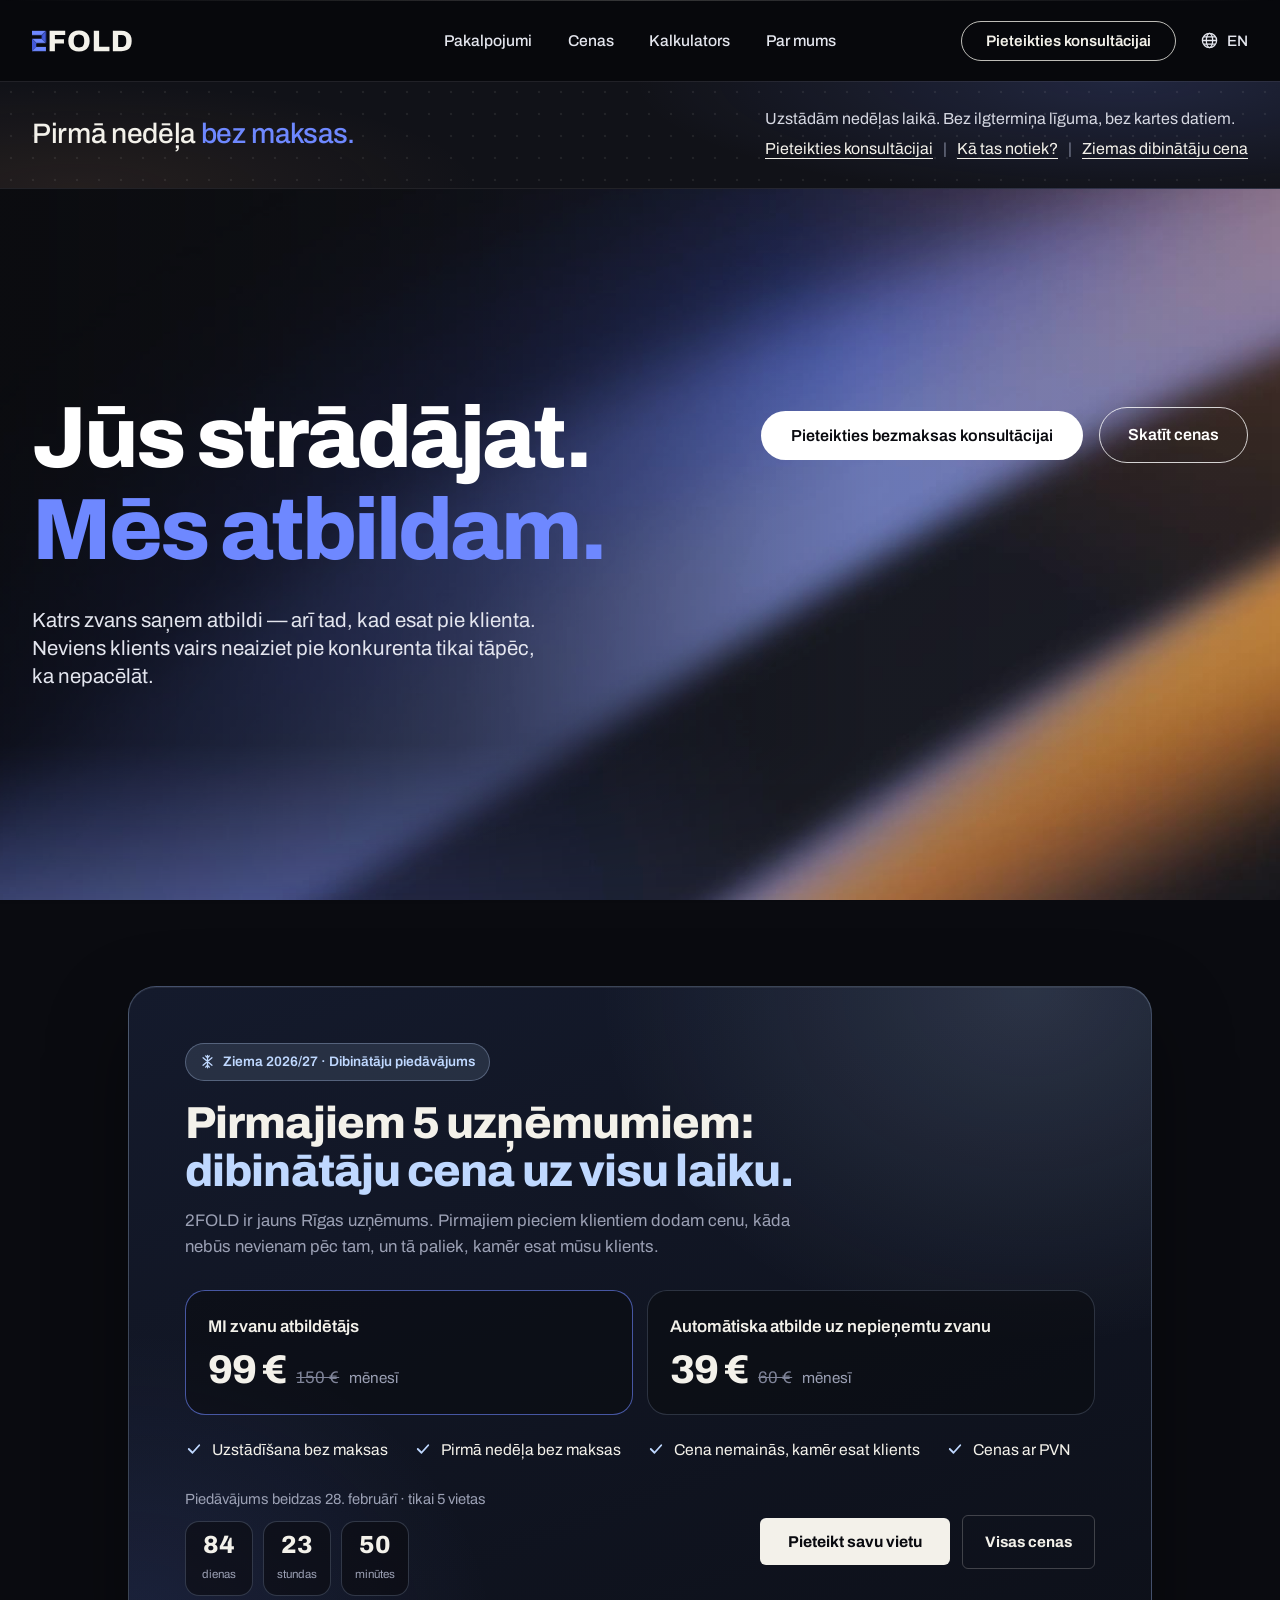
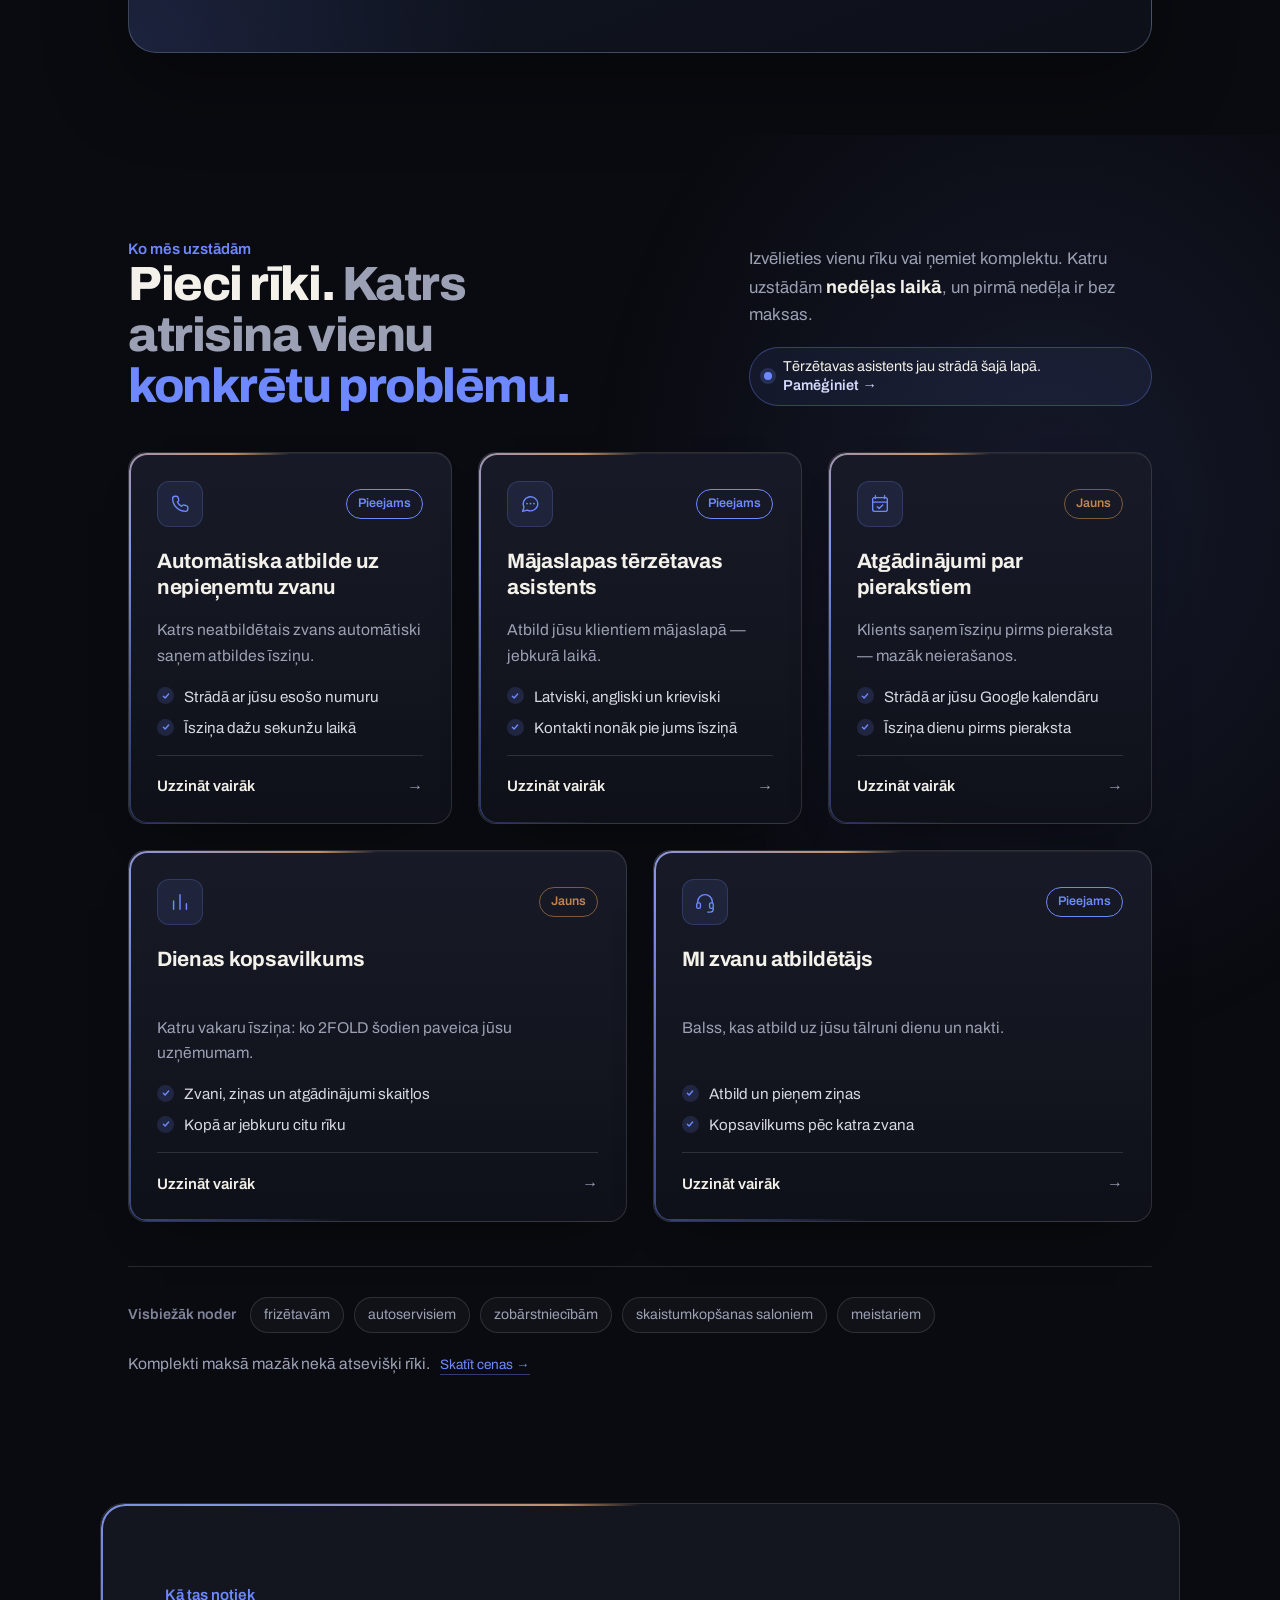
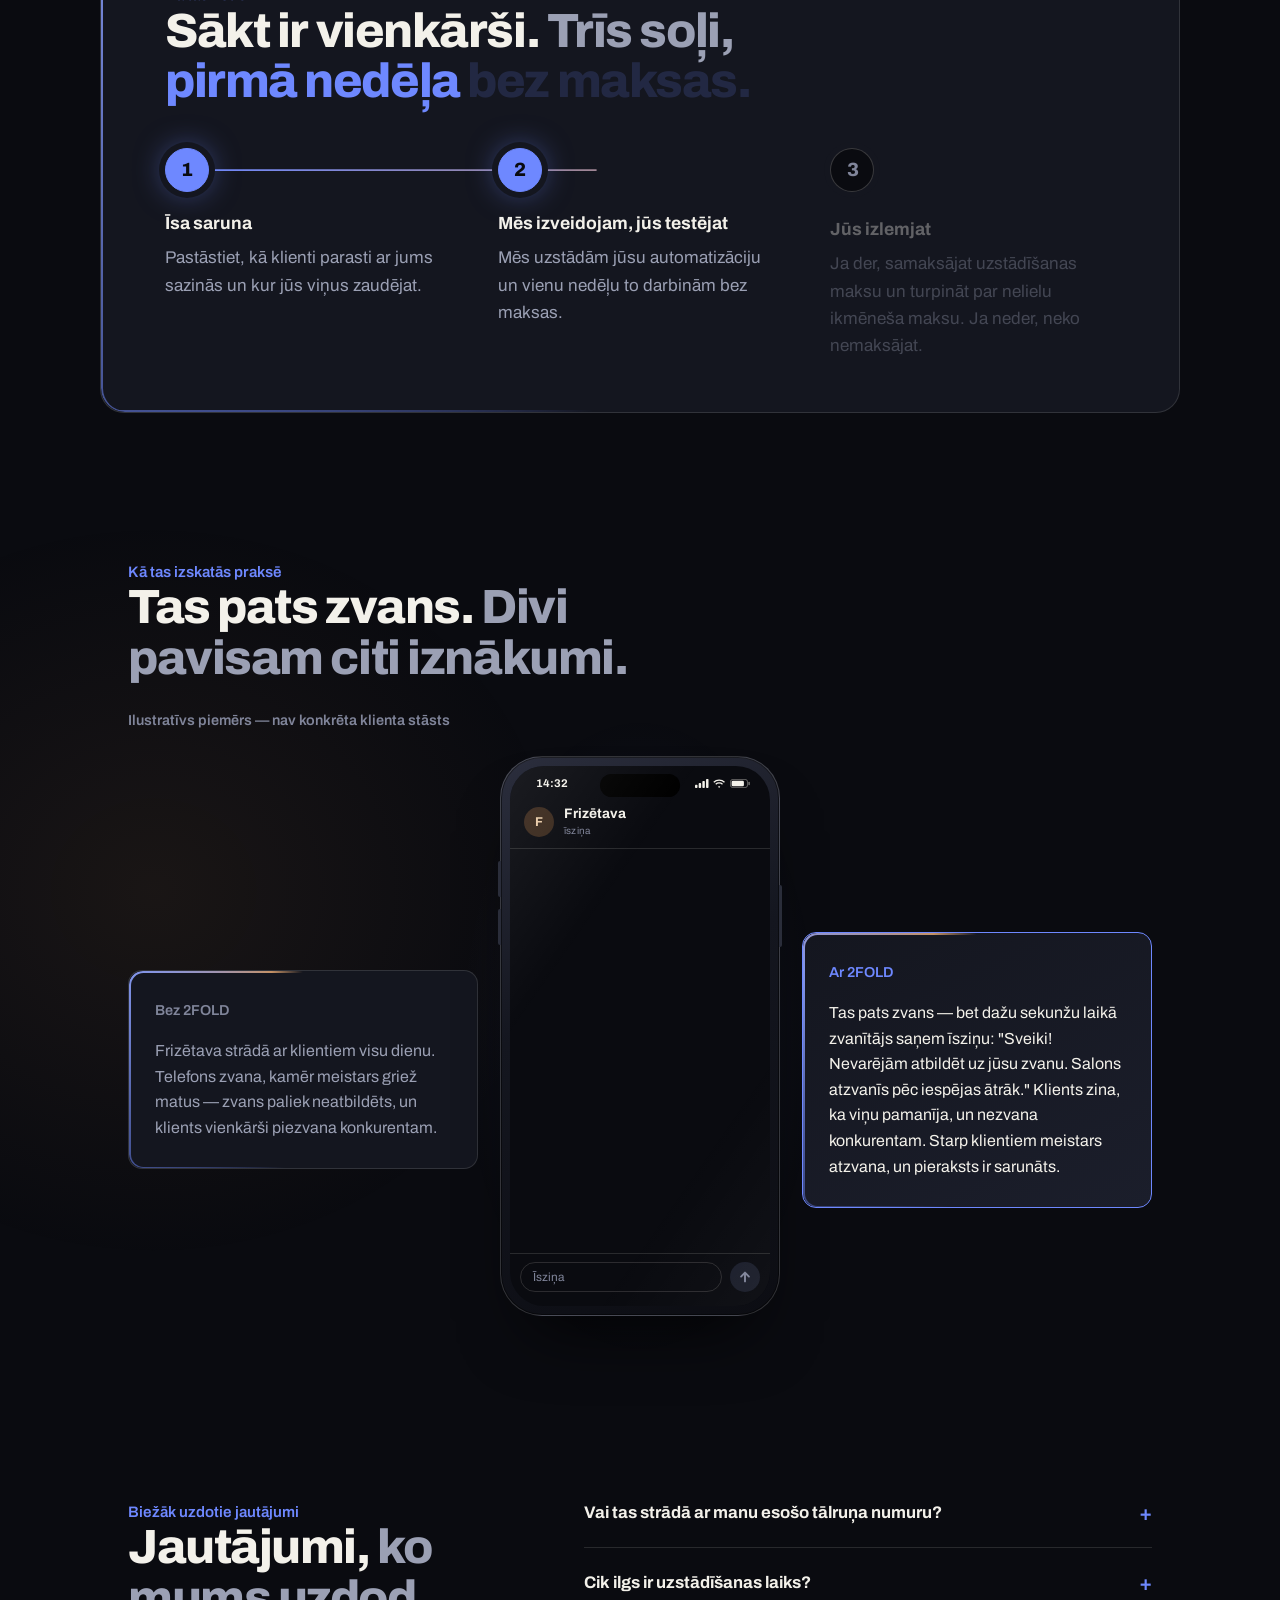
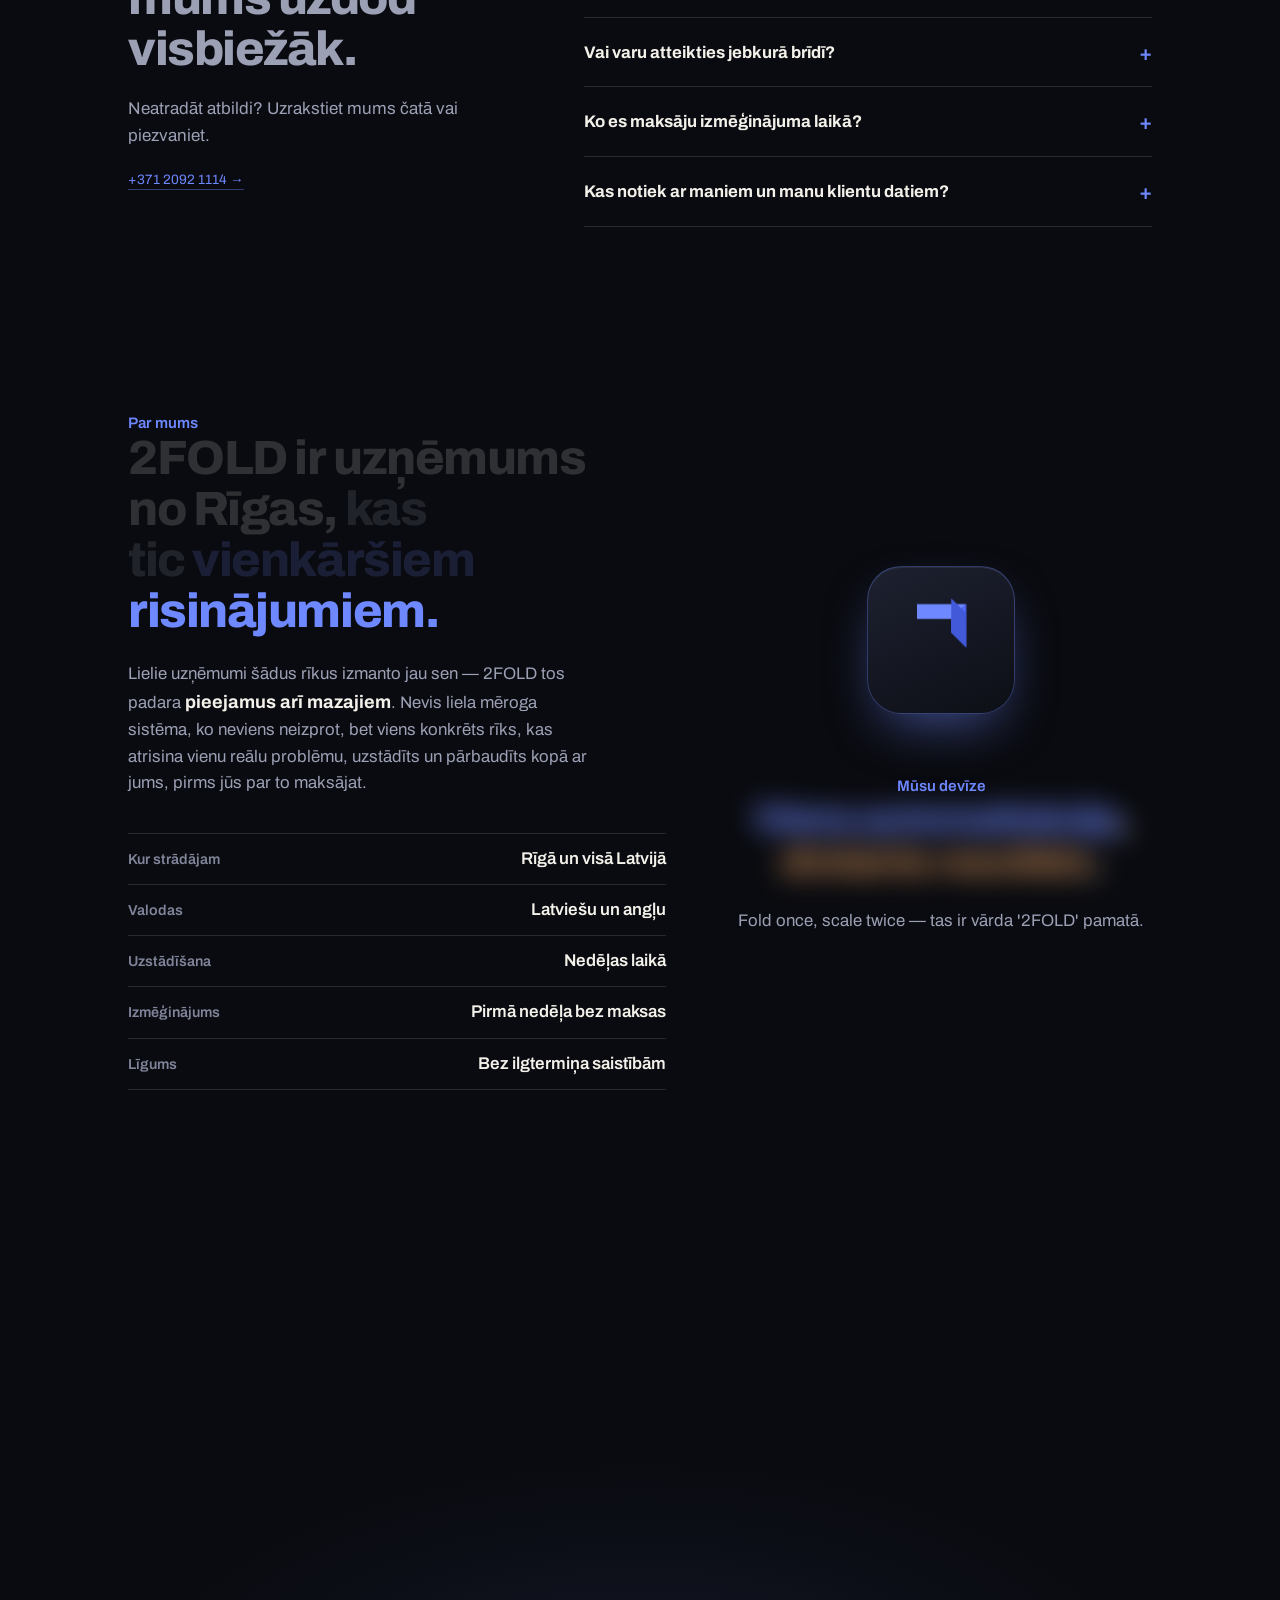
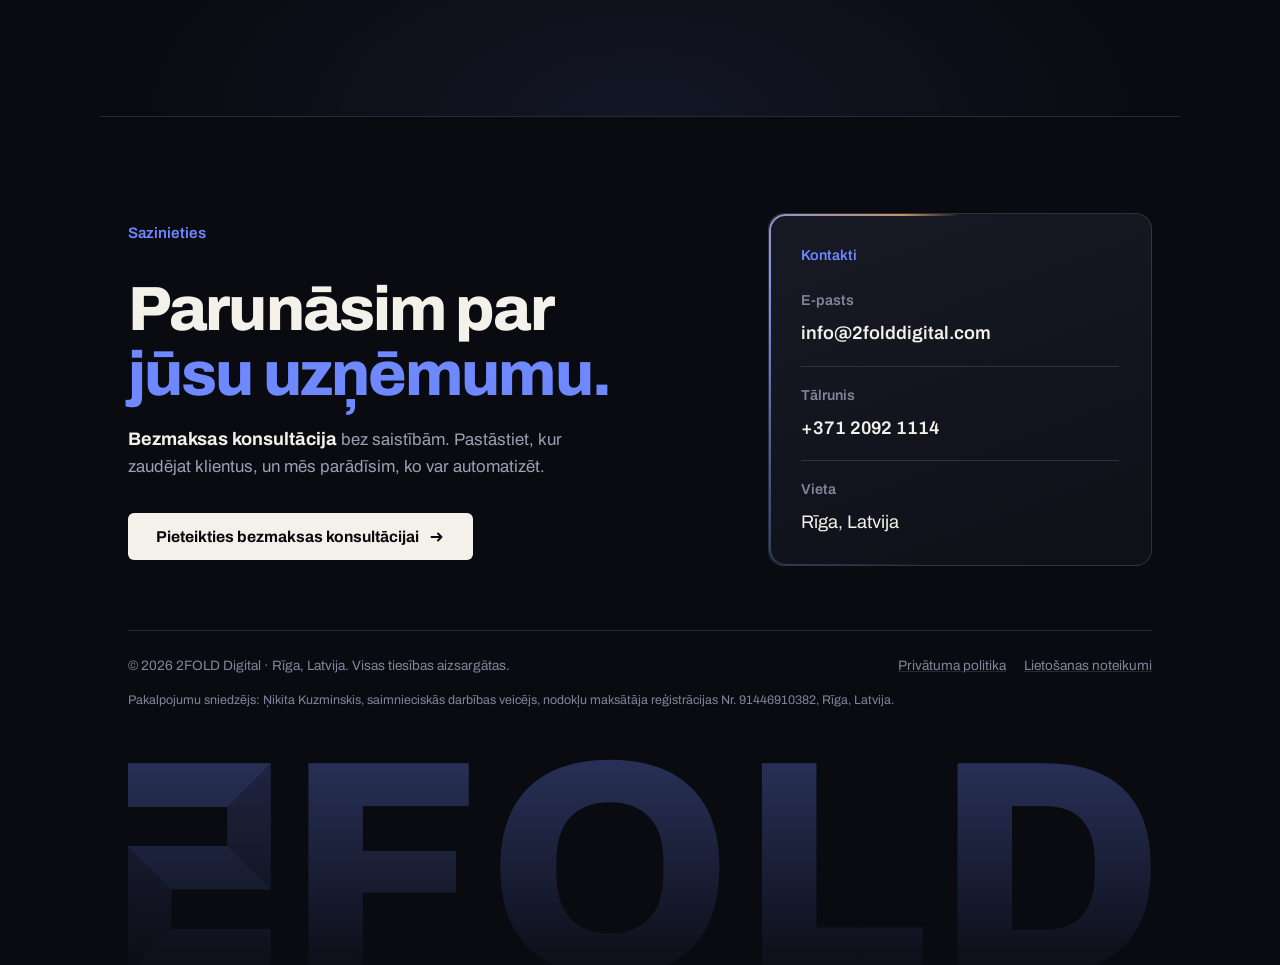
==== commit 842da128: "Add files via upload" ====
--- a/index.html
+++ b/index.html
@@ -1,827 +1,6770 @@
-<!doctype html>
+<!DOCTYPE html>
 <html lang="lv">
 <head>
-<meta charset="utf-8">
-<meta name="viewport" content="width=device-width,initial-scale=1,viewport-fit=cover">
-<title>Baltic Watches × 2FOLD — balss asistents</title>
-<meta name="description" content="2FOLD piedāvājums Baltic Watches: balss asistents, kas atbild katram zvanam jebkurā valodā, bez pogām.">
-<meta name="robots" content="noindex, nofollow">
-<meta http-equiv="Content-Security-Policy" content="default-src 'self'; script-src 'self' 'unsafe-inline'; style-src 'self' 'unsafe-inline'; img-src 'self' data:; font-src 'self'; connect-src 'self' https://formspree.io; form-action 'self' https://formspree.io; base-uri 'self'; object-src 'none'">
-<meta name="theme-color" content="#0B0B0C">
-<link rel="icon" href="/assets/apple-touch-icon.png">
-<link rel="stylesheet" href="/assets/fonts.css">
-<!--
-  Personal proposal page for Baltic Watches (Jāņa iela 3, Vecrīga), made 19 Nov 2026.
-  A 2FOLD page in a black / white / gold look that fits a watch salon; it does not use
-  the Baltic Watches logo and says everywhere that it comes from 2FOLD.
-  The questionnaire is sent with the site's own Formspree form (meaqzjra) to the 2FOLD inbox.
-  Facts used (from balticwatches.com, 19 Nov): buy / sell / repair / jewellery, site in 11
-  languages, open Mon-Fri 11:00-18:00, weekends closed, reviews from many countries.
-  The current phone flow is as described by an employee: press for language, press for topic,
-  then forwarded to an employee's phone.
--->
+<meta charset="UTF-8">
+<meta name="viewport" content="width=device-width, initial-scale=1.0">
+<!-- Content-Security-Policy as a meta tag, because GitHub Pages cannot send
+     custom headers (site/_headers only takes effect on hosts like Netlify or
+     Cloudflare Pages). It must stay above every stylesheet and script so it
+     governs all of them. In plain words: scripts, styles, fonts and images
+     may only come from this site, and data may only be sent to Formspree.
+     'unsafe-inline' is needed because the page's own code is written
+     inline; the page shows no user-supplied content. Keep this in step with
+     the policy in site/_headers. A new outside service (analytics, a chat
+     widget, an embedded map) must be added here too, or the browser blocks it. -->
+<meta http-equiv="Content-Security-Policy" content="default-src 'self'; script-src 'self' 'unsafe-inline' https://chat-assistant-production.up.railway.app; style-src 'self' 'unsafe-inline'; img-src 'self' data:; font-src 'self'; connect-src 'self' https://formspree.io https://chat-assistant-production.up.railway.app; form-action 'self' https://formspree.io; base-uri 'self'; object-src 'none'">
+<title data-lv="2FOLD — automatizācija vietējiem uzņēmumiem Rīgā un Latvijā" data-en="2FOLD — automation for local businesses in Riga and Latvia">2FOLD — automatizācija vietējiem uzņēmumiem Rīgā un Latvijā</title>
+<meta name="description" content="2FOLD no Rīgas veido automatizācijas uzņēmumiem visā Latvijā: katrs neatbildētais zvans saņem īsziņu dažu sekunžu laikā. Uzstādām nedēļas laikā, nedēļu testējat bez maksas.">
+<!-- Google Search Console ownership proof for https://2folddigital.com.
+     Leave it in place: Google re-checks it, and removing it unverifies the
+     site. It is public by design and grants nothing on its own. -->
+<meta name="google-site-verification" content="GEn8mj1mbPgFcCX6BHr9wlUlcNE1jGcp3yf_0smPMzs">
+
+<!-- DOMAIN: the canonical link, the share image, the structured data below
+     and robots.txt / sitemap.xml all need the site's real, absolute address.
+     WhatsApp, Facebook and LinkedIn ignore relative paths and fall back to a
+     bare link, and the referral button copies this page's link for people to
+     send on, so the share preview is the first impression for every
+     referred visitor. Set the domain everywhere at once, never by hand:
+         cd tools   then   npm run domain -- https://www.your-domain.lv -->
+
+<link rel="canonical" href="https://2folddigital.com/">
+<meta property="og:url" content="https://2folddigital.com/">
+<meta property="og:image" content="https://2folddigital.com/assets/og-card.png">
+<meta name="twitter:image" content="https://2folddigital.com/assets/og-card.png">
+
+<meta property="og:type" content="website">
+<meta property="og:site_name" content="2FOLD">
+<meta property="og:locale" content="lv_LV">
+<meta property="og:locale:alternate" content="en_GB">
+<meta property="og:title" content="2FOLD — atbild, pirms klients noliek klausuli">
+<meta property="og:description" content="Mazas, strādājošas automatizācijas uzņēmumiem Rīgā un visā Latvijā. Neatbildēts zvans saņem īsziņu dažu sekunžu laikā. Uzstādām nedēļas laikā, nedēļu testējat bez maksas.">
+<meta property="og:image:width" content="1200">
+<meta property="og:image:height" content="630">
+<meta property="og:image:type" content="image/png">
+<meta property="og:image:alt" content="2FOLD — zvans, AI aģents, paveikts">
+<meta name="twitter:card" content="summary_large_image">
+<meta name="twitter:title" content="2FOLD — atbild, pirms klients noliek klausuli">
+<meta name="twitter:description" content="Mazas, strādājošas automatizācijas vietējiem uzņēmumiem. Neatbildēts zvans saņem īsziņu dažu sekunžu laikā.">
+<meta name="theme-color" content="#0A0B10">
+<link rel="apple-touch-icon" href="assets/apple-touch-icon.png">
+<!-- Structured data: tells search engines who runs this site, how to reach
+     them and what is for sale, in a form they can show directly in results.
+     Prices include VAT and mirror the service pages, the pricing view (its
+     three cards and the bundle card), MISSED_CALL_MONTHLY in the calculator
+     script and the Stripe payment links in STRIPE_LINKS, so change all of
+     them together. The Standarta bundle (since 2026-10-15) has its "you save" line worked
+     out from its four separate prices, so it changes too whenever any of
+     them does. The Premium bundle (AI phone answering instead of the
+     text-back, €200 a month + €800 setup) is not listed here yet: add it
+     the way the Standarta bundle is once its Stripe links exist.
+     The business is a self-employed person registered with VID, so
+     "legalName" is the person's name and "taxID" the taxpayer registration
+     number (not the personal code). The address is only the city and
+     country. Add "vatID" if VAT registration happens, and "streetAddress"
+     and "postalCode" if a public address is ever wanted. -->
+<script type="application/ld+json">
+{
+  "@context": "https://schema.org",
+  "@graph": [
+    {
+      "@type": "Organization",
+      "@id": "https://2folddigital.com/#org",
+      "name": "2FOLD",
+      "alternateName": ["TwoFold", "2FOLD Digital"],
+      "legalName": "Ņikita Kuzminskis",
+      "taxID": "91446910382",
+      "url": "https://2folddigital.com/",
+      "logo": "https://2folddigital.com/assets/apple-touch-icon.png",
+      "email": "info@2folddigital.com",
+      "telephone": "+37120921114",
+      "address": {"@type": "PostalAddress", "addressLocality": "Rīga", "addressCountry": "LV"},
+      "areaServed": [{"@type": "City", "name": "Rīga"}, {"@type": "Country", "name": "Latvia"}],
+      "description": "Mazas, strādājošas automatizācijas uzņēmumiem Rīgā un visā Latvijā: automātiska īsziņa uz neatbildētu zvanu, mājaslapas tērzētavas asistents un MI zvanu atbildētājs.",
+      "contactPoint": {
+        "@type": "ContactPoint",
+        "contactType": "customer service",
+        "telephone": "+37120921114",
+        "email": "info@2folddigital.com",
+        "availableLanguage": ["lv", "en"]
+      }
+    },
+    {
+      "@type": "WebSite",
+      "@id": "https://2folddigital.com/#website",
+      "url": "https://2folddigital.com/",
+      "name": "2FOLD",
+      "inLanguage": ["lv", "en"],
+      "publisher": {"@id": "https://2folddigital.com/#org"}
+    },
+    {
+      "@type": "Service",
+      "name": "Automātiska atbilde uz nepieņemtu zvanu",
+      "alternateName": "Missed-call text-back",
+      "description": "Tiklīdz zvans paliek bez atbildes, zvanītājs automātiski saņem īsziņu.",
+      "provider": {"@id": "https://2folddigital.com/#org"},
+      "areaServed": [{"@type": "City", "name": "Rīga"}, {"@type": "Country", "name": "Latvia"}],
+      "offers": {
+        "@type": "Offer", "priceCurrency": "EUR", "price": "60.00",
+        "priceSpecification": [
+          {"@type": "UnitPriceSpecification", "name": "Ikmēneša uzturēšana", "price": "60.00", "priceCurrency": "EUR", "unitCode": "MON", "valueAddedTaxIncluded": true},
+          {"@type": "UnitPriceSpecification", "name": "Vienreizēja uzstādīšana", "price": "250", "priceCurrency": "EUR", "valueAddedTaxIncluded": true}
+        ]
+      }
+    },
+    {
+      "@type": "Service",
+      "name": "Mājaslapas tērzētavas asistents",
+      "alternateName": "Website chat assistant",
+      "description": "Mājaslapas tērzētava atbild uz klientu jautājumiem jebkurā laikā un nosūta īpašniekam ar īsziņu tos, kas atstāj kontaktu.",
+      "provider": {"@id": "https://2folddigital.com/#org"},
+      "areaServed": [{"@type": "City", "name": "Rīga"}, {"@type": "Country", "name": "Latvia"}],
+      "offers": {
+        "@type": "Offer", "priceCurrency": "EUR", "price": "40.00",
+        "priceSpecification": [
+          {"@type": "UnitPriceSpecification", "name": "Ikmēneša uzturēšana", "price": "40.00", "priceCurrency": "EUR", "unitCode": "MON", "valueAddedTaxIncluded": true},
+          {"@type": "UnitPriceSpecification", "name": "Vienreizēja uzstādīšana", "price": "250", "priceCurrency": "EUR", "valueAddedTaxIncluded": true}
+        ]
+      }
+    },
+    {
+      "@type": "Service",
+      "name": "Atgādinājumi par pierakstiem",
+      "alternateName": "Appointment reminders",
+      "description": "Klients saņem īsziņu pirms pieraksta, tāpēc mazāk cilvēku aizmirst ierasties.",
+      "provider": {"@id": "https://2folddigital.com/#org"},
+      "areaServed": [{"@type": "City", "name": "Rīga"}, {"@type": "Country", "name": "Latvia"}],
+      "offers": {
+        "@type": "Offer", "priceCurrency": "EUR", "price": "40.00",
+        "priceSpecification": [
+          {"@type": "UnitPriceSpecification", "name": "Ikmēneša uzturēšana", "price": "40.00", "priceCurrency": "EUR", "unitCode": "MON", "valueAddedTaxIncluded": true},
+          {"@type": "UnitPriceSpecification", "name": "Vienreizēja uzstādīšana", "price": "250", "priceCurrency": "EUR", "valueAddedTaxIncluded": true}
+        ]
+      }
+    },
+    {
+      "@type": "Service",
+      "name": "Dienas kopsavilkums",
+      "alternateName": "Daily summary",
+      "description": "Katru vakaru īpašnieks saņem īsziņu ar dienas skaitļiem: zvani, ziņas, atgādinājumi un rītdienas pieraksti.",
+      "provider": {"@id": "https://2folddigital.com/#org"},
+      "areaServed": [{"@type": "City", "name": "Rīga"}, {"@type": "Country", "name": "Latvia"}],
+      "offers": {
+        "@type": "Offer", "priceCurrency": "EUR", "price": "20.00",
+        "priceSpecification": [
+          {"@type": "UnitPriceSpecification", "name": "Ikmēneša uzturēšana", "price": "20.00", "priceCurrency": "EUR", "unitCode": "MON", "valueAddedTaxIncluded": true},
+          {"@type": "UnitPriceSpecification", "name": "Vienreizēja uzstādīšana", "price": "50", "priceCurrency": "EUR", "valueAddedTaxIncluded": true}
+        ]
+      }
+    },
+    {
+      "@type": "Service",
+      "name": "MI zvanu atbildētājs",
+      "alternateName": "AI phone answering",
+      "description": "Balss atbild uz tālruni dienu un nakti, atbild uz jautājumiem un pieņem ziņas.",
+      "provider": {"@id": "https://2folddigital.com/#org"},
+      "areaServed": [{"@type": "City", "name": "Rīga"}, {"@type": "Country", "name": "Latvia"}],
+      "offers": {
+        "@type": "Offer", "priceCurrency": "EUR", "price": "150.00",
+        "priceSpecification": [
+          {"@type": "UnitPriceSpecification", "name": "Ikmēneša uzturēšana", "price": "150.00", "priceCurrency": "EUR", "unitCode": "MON", "valueAddedTaxIncluded": true},
+          {"@type": "UnitPriceSpecification", "name": "Vienreizēja uzstādīšana", "price": "450", "priceCurrency": "EUR", "valueAddedTaxIncluded": true}
+        ]
+      }
+    },
+    {
+      "@type": "Service",
+      "name": "Standarta komplekts",
+      "alternateName": "Standard bundle",
+      "description": "Automātiska atbilde uz nepieņemtu zvanu, mājaslapas tērzētavas asistents, atgādinājumi par pierakstiem un dienas kopsavilkums kopā, par vienu cenu.",
+      "provider": {"@id": "https://2folddigital.com/#org"},
+      "areaServed": [{"@type": "City", "name": "Rīga"}, {"@type": "Country", "name": "Latvia"}],
+      "offers": {
+        "@type": "Offer", "priceCurrency": "EUR", "price": "120.00",
+        "priceSpecification": [
+          {"@type": "UnitPriceSpecification", "name": "Ikmēneša uzturēšana", "price": "120.00", "priceCurrency": "EUR", "unitCode": "MON", "valueAddedTaxIncluded": true},
+          {"@type": "UnitPriceSpecification", "name": "Vienreizēja uzstādīšana", "price": "600", "priceCurrency": "EUR", "valueAddedTaxIncluded": true}
+        ]
+      }
+    }
+  ]
+}
+</script>
+<link rel="icon" type="image/svg+xml" href="[data-uri]">
+<!-- Fonts are self-hosted rather than pulled from the Google CDN. The CDN
+     version sent every visitor's IP to Google before they had consented to
+     anything — an undisclosed third-party request the privacy policy did not
+     cover, and a GDPR problem for an EU business. To change fonts, edit and
+     re-run tools/fetch-fonts.mjs (cd tools, then npm run fonts); it also
+     keeps the preload link below pointing at the right file. Since
+     2026-10-14 the page uses Archivo only (see "type: one family" in
+     <style id="layout">). -->
+<link rel="stylesheet" href="assets/fonts.css">
+<link rel="preload" as="font" type="font/woff2" crossorigin href="assets/fonts/Archivo-normal-latin-65449f16.woff2">
 <style>
   :root{
-    --black:#0B0B0C; --black-2:#141416; --black-3:#1D1D20; --line:rgba(255,255,255,.12); --line-2:rgba(255,255,255,.22);
-    --white:#FFFFFF; --paper:#F4F2EE; --paper-2:#EAE6DF; --ink:#111113; --grey:#8E8E93; --grey-2:#5E5E64;
-    --gold:#C39052; --gold-2:#D9AE78; --gold-soft:rgba(195,144,82,.14); --red:#D2554E; --ok:#5DBB8A;
-    --ease:cubic-bezier(.16,1,.3,1);
-  }
-  *{box-sizing:border-box}
-  html{scroll-behavior:smooth;-webkit-text-size-adjust:100%}
-  body{margin:0;background:var(--black);color:var(--white);font-family:'Archivo',system-ui,-apple-system,"Segoe UI",sans-serif;font-size:17px;line-height:1.6;-webkit-font-smoothing:antialiased}
-  a{color:inherit}
-  .wrap{max-width:1120px;margin:0 auto;padding:0 20px}
-  .caps{text-transform:uppercase;letter-spacing:.32em;font-size:12px;font-weight:600}
-  h1,h2,h3{margin:0;font-weight:600;letter-spacing:.01em;line-height:1.15}
-  h2{font-size:clamp(28px,4.4vw,44px)}
-  h3{font-size:20px}
-  p{margin:0}
-  .muted{color:var(--grey)}
-  .gold{color:var(--gold)}
-  section{padding:96px 0}
-  .light{background:var(--paper);color:var(--ink)}
-  .light .muted{color:var(--grey-2)}
-  .eyebrow{display:flex;align-items:center;gap:14px;color:var(--gold);margin-bottom:22px}
-  .eyebrow:before{content:"";width:34px;height:1px;background:var(--gold)}
-  .lead{font-size:19px;max-width:680px;margin-top:18px}
-  .btn{display:inline-flex;align-items:center;gap:10px;padding:16px 26px;border-radius:2px;font:600 13px/1 'Archivo',sans-serif;letter-spacing:.22em;text-transform:uppercase;text-decoration:none;cursor:pointer;border:1px solid var(--white);background:var(--white);color:var(--black);transition:background .3s var(--ease),color .3s var(--ease),border-color .3s}
-  .btn:hover{background:var(--gold);border-color:var(--gold);color:var(--black)}
-  .btn.ghost{background:transparent;color:var(--white);border-color:var(--line-2)}
-  .btn.ghost:hover{border-color:var(--gold);color:var(--gold);background:transparent}
-  .btn:focus-visible,button:focus-visible,input:focus-visible,textarea:focus-visible,select:focus-visible{outline:2px solid var(--gold);outline-offset:3px}
-
-  /* top bar */
-  .top{position:sticky;top:0;z-index:20;background:rgba(11,11,12,.86);backdrop-filter:blur(10px);-webkit-backdrop-filter:blur(10px);border-bottom:1px solid var(--line)}
-  .top .wrap{display:flex;align-items:center;justify-content:space-between;height:60px;gap:12px}
-  .pair{display:flex;align-items:center;gap:12px;font-weight:600;letter-spacing:.28em;font-size:12px;text-transform:uppercase;white-space:nowrap}
-  .pair i{font-style:normal;color:var(--gold);letter-spacing:0}
-  .top nav{display:flex;gap:22px}
-  .top nav a{font-size:12px;letter-spacing:.2em;text-transform:uppercase;text-decoration:none;color:var(--grey);transition:color .2s}
-  .top nav a:hover{color:var(--white)}
-  @media (max-width:760px){.top nav{display:none}}
-
-  /* hero */
-  .hero{position:relative;padding:72px 0 88px;overflow:hidden;border-bottom:1px solid var(--line)}
-  .hero .wrap{display:grid;grid-template-columns:1.15fr .85fr;gap:40px;align-items:center}
-  .hero h1{font-size:clamp(34px,5.6vw,62px);letter-spacing:.005em}
-  .hero h1 span{display:block;color:var(--gold)}
-  .hero .for{margin-bottom:26px;color:var(--grey)}
-  .hero .ctas{display:flex;flex-wrap:wrap;gap:12px;margin-top:34px}
-  .dial{width:100%;max-width:400px;aspect-ratio:1;margin:0 auto;display:block}
-  @media (max-width:860px){.hero .wrap{grid-template-columns:1fr}.dial{max-width:260px;order:-1}}
-
-  /* stats */
-  .stats{display:grid;grid-template-columns:repeat(4,1fr);border-top:1px solid var(--line);border-left:1px solid var(--line);margin-top:48px}
-  .stat{padding:26px 22px;border-right:1px solid var(--line);border-bottom:1px solid var(--line)}
-  .stat b{display:block;font-size:clamp(30px,4vw,42px);font-weight:600;color:var(--gold);line-height:1.1}
-  .stat span{display:block;margin-top:8px;font-size:15px;color:#C9C9CE}
-  @media (max-width:860px){.stats{grid-template-columns:1fr 1fr}}
-
-  /* week bar */
-  .week{margin-top:40px;border:1px solid var(--line);padding:24px}
-  .week .row{display:grid;grid-template-columns:44px 1fr;align-items:center;gap:12px;margin:6px 0;font-size:13px;color:var(--grey)}
-  .week .bar{position:relative;height:14px;background:repeating-linear-gradient(90deg,rgba(210,85,78,.28) 0 calc(100%/24 - 1px),transparent calc(100%/24 - 1px) calc(100%/24))}
-  .week .open{position:absolute;top:0;bottom:0;left:calc(11/24*100%);width:calc(7/24*100%);background:var(--gold)}
-  .week .legend{display:flex;flex-wrap:wrap;gap:20px;margin-top:16px;font-size:14px;color:#C9C9CE}
-  .week .legend i{display:inline-block;width:12px;height:12px;margin-right:8px;vertical-align:-1px}
-
-  /* problems */
-  .flow{display:flex;flex-wrap:wrap;align-items:stretch;gap:0;margin-top:40px}
-  .step{flex:1 1 150px;min-width:150px;background:var(--white);border:1px solid var(--paper-2);padding:20px 18px;position:relative}
-  .step + .step{border-left:none}
-  .step small{display:block;color:var(--grey-2);letter-spacing:.2em;text-transform:uppercase;font-size:11px;font-weight:600;margin-bottom:8px}
-  .step b{font-weight:600}
-  .step.bad{background:#FBEDEC;border-color:#F1D3D0}
-  .step.bad small{color:var(--red)}
-  .probs{display:grid;grid-template-columns:repeat(3,1fr);gap:18px;margin-top:44px}
-  .prob{background:var(--white);border:1px solid var(--paper-2);padding:26px 24px}
-  .prob .n{font-size:12px;letter-spacing:.24em;color:var(--red);font-weight:600}
-  .prob h3{margin:10px 0 8px}
-  @media (max-width:860px){.probs{grid-template-columns:1fr}}
-
-  /* compare player */
-  .chips{display:flex;flex-wrap:wrap;gap:10px;margin-top:34px}
-  .chip{background:transparent;border:1px solid var(--line-2);color:#D6D6DA;padding:10px 16px;font:500 14px 'Archivo',sans-serif;cursor:pointer;border-radius:2px;transition:all .25s}
-  .chip[aria-pressed="true"]{background:var(--gold);border-color:var(--gold);color:var(--black)}
-  .compare{display:grid;grid-template-columns:1fr 1fr;gap:18px;margin-top:22px}
-  .panel{border:1px solid var(--line);background:var(--black-2);padding:22px;min-height:400px;display:flex;flex-direction:column}
-  .panel.new{border-color:rgba(195,144,82,.5)}
-  .panel header{display:flex;justify-content:space-between;align-items:center;margin-bottom:16px;gap:8px}
-  .panel header .caps{font-size:11px}
-  .tag{font-size:12px;padding:4px 10px;border:1px solid var(--line-2);color:var(--grey)}
-  .panel.new .tag{border-color:var(--gold);color:var(--gold)}
-  .log{display:flex;flex-direction:column;gap:10px;flex:1}
-  .msg{max-width:88%;padding:11px 14px;font-size:15px;line-height:1.45;opacity:0;transform:translateY(8px);transition:opacity .45s var(--ease),transform .45s var(--ease)}
-  .msg.in{opacity:1;transform:none}
-  .msg.c{align-self:flex-end;background:#2A2A2E;border-radius:14px 14px 3px 14px}
-  .msg.s{align-self:flex-start;background:#1F1F22;border:1px solid var(--line);border-radius:14px 14px 14px 3px;color:#C9C9CE}
-  .msg.a{align-self:flex-start;background:var(--gold-soft);border:1px solid rgba(195,144,82,.45);border-radius:14px 14px 14px 3px}
-  .msg.x{align-self:center;background:transparent;color:var(--red);font-size:13px;letter-spacing:.14em;text-transform:uppercase;font-weight:600;text-align:center}
-  .msg.ok{align-self:center;background:transparent;color:var(--ok);font-size:13px;letter-spacing:.1em;text-transform:uppercase;font-weight:600;text-align:center}
-  .msg .who{display:block;font-size:11px;letter-spacing:.18em;text-transform:uppercase;color:var(--grey);margin-bottom:3px}
-  .sms{margin-top:14px;border:1px dashed rgba(195,144,82,.55);padding:12px 14px;font-size:14px;color:#E7DCCB;opacity:0;transition:opacity .5s}
-  .sms.in{opacity:1}
-  .replay{margin-top:14px;align-self:flex-start;background:none;border:none;color:var(--grey);font:500 13px 'Archivo',sans-serif;letter-spacing:.14em;text-transform:uppercase;cursor:pointer;padding:6px 0}
-  .replay:hover{color:var(--gold)}
-  @media (max-width:860px){.compare{grid-template-columns:1fr}.panel{min-height:0}}
-
-  /* upgrades */
-  .ups{display:grid;grid-template-columns:repeat(3,1fr);border-top:1px solid var(--line);border-left:1px solid var(--line);margin-top:44px}
-  .up{padding:30px 26px;border-right:1px solid var(--line);border-bottom:1px solid var(--line);transition:background .3s}
-  .up:hover{background:var(--black-2)}
-  .up .ic{width:42px;height:42px;border:1px solid var(--gold);display:flex;align-items:center;justify-content:center;color:var(--gold);margin-bottom:18px}
-  .up h3{margin-bottom:8px}
-  .up p{color:#BDBDC2;font-size:16px}
-  .up .vs{margin-top:12px;font-size:13px;color:var(--grey);letter-spacing:.04em}
-  .up .vs b{color:var(--red);font-weight:500}
-  @media (max-width:960px){.ups{grid-template-columns:1fr 1fr}}
-  @media (max-width:620px){.ups{grid-template-columns:1fr}}
-
-  /* table */
-  .table{margin-top:40px;border:1px solid var(--paper-2);background:var(--white);overflow-x:auto}
-  table{width:100%;border-collapse:collapse;min-width:560px;font-size:16px}
-  th,td{text-align:left;padding:15px 18px;border-bottom:1px solid var(--paper-2);vertical-align:top}
-  th{font-size:11px;letter-spacing:.22em;text-transform:uppercase;color:var(--grey-2);font-weight:600;background:#FAF9F6}
-  th:last-child,td:last-child{background:#FBF6EE}
-  td.no{color:var(--red)} td.yes{color:#2F7D57;font-weight:600}
-  tr:last-child td{border-bottom:none}
-
-  /* options */
-  .opts{display:grid;grid-template-columns:repeat(2,1fr);gap:16px;margin-top:40px}
-  .opt{display:flex;gap:16px;border:1px solid var(--line);padding:22px;background:var(--black-2)}
-  .opt .num{font-size:12px;color:var(--gold);letter-spacing:.2em;font-weight:600;padding-top:4px;min-width:26px}
-  .opt h3{font-size:18px;margin-bottom:6px}
-  .opt p{color:#BDBDC2;font-size:15px}
-  @media (max-width:760px){.opts{grid-template-columns:1fr}}
-
-  /* form */
-  .form{margin-top:40px;display:grid;gap:22px}
-  .q{background:var(--white);border:1px solid var(--paper-2);padding:24px}
-  .q > label,.q > .ql{display:block;font-weight:600;font-size:17px;margin-bottom:4px}
-  .q .hint{font-size:14px;color:var(--grey-2);margin-bottom:14px}
-  .checks{display:flex;flex-wrap:wrap;gap:8px}
-  .checks label{display:inline-flex;align-items:center;gap:8px;border:1px solid var(--paper-2);padding:9px 14px;font-size:15px;cursor:pointer;background:#FBFAF8;transition:border-color .2s,background .2s;user-select:none}
-  .checks input{accent-color:var(--gold);width:16px;height:16px;margin:0}
-  .checks label:has(input:checked){border-color:var(--gold);background:#FBF3E8}
-  input[type=text],input[type=email],input[type=tel],textarea,select{width:100%;font:16px 'Archivo',sans-serif;color:var(--ink);background:#FBFAF8;border:1px solid #DCD6CC;padding:13px 14px;border-radius:2px}
-  textarea{min-height:110px;resize:vertical}
-  .grid2{display:grid;grid-template-columns:1fr 1fr;gap:12px}
-  .route{display:grid;grid-template-columns:150px 1fr;gap:10px;align-items:center;margin:8px 0}
-  .route span{font-size:15px;color:var(--grey-2)}
-  @media (max-width:620px){.grid2{grid-template-columns:1fr}.route{grid-template-columns:1fr;gap:4px}}
-  .send{display:flex;flex-wrap:wrap;align-items:center;gap:16px}
-  .send .btn{background:var(--ink);color:var(--white);border-color:var(--ink)}
-  .send .btn:hover{background:var(--gold);border-color:var(--gold);color:var(--black)}
-  .status{font-size:15px}
-  .status.ok{color:#2F7D57;font-weight:600}
-  .status.err{color:var(--red)}
-  .saved{font-size:13px;color:var(--grey-2)}
-
-  /* offer */
-  .offer{display:grid;grid-template-columns:1.1fr .9fr;gap:30px;margin-top:40px;align-items:stretch}
-  .price{border:1px solid var(--gold);padding:32px;background:linear-gradient(160deg,rgba(195,144,82,.12),transparent 60%)}
-  .price .big{font-size:56px;font-weight:600;line-height:1}
-  .price .big small{font-size:18px;color:var(--grey);font-weight:400}
-  .price s{color:var(--grey)}
-  .price ul,.steps3{margin:22px 0 0;padding:0;list-style:none}
-  .price li,.steps3 li{padding:10px 0;border-top:1px solid var(--line);color:#D6D6DA;font-size:16px}
-  .price li:before{content:"— ";color:var(--gold)}
-  .steps3 li b{color:var(--gold);margin-right:10px;font-weight:600}
-  @media (max-width:860px){.offer{grid-template-columns:1fr}}
-
-  /* faq */
-  details{border-top:1px solid var(--paper-2);padding:20px 0}
-  details:last-of-type{border-bottom:1px solid var(--paper-2)}
-  summary{cursor:pointer;font-weight:600;font-size:18px;list-style:none;display:flex;justify-content:space-between;gap:16px}
-  summary::-webkit-details-marker{display:none}
-  summary:after{content:"+";color:var(--gold);font-size:22px;line-height:1}
-  details[open] summary:after{content:"–"}
-  details p{margin-top:12px;color:var(--grey-2);max-width:760px}
-
-  /* other tools */
-  .tools{display:grid;grid-template-columns:repeat(4,1fr);gap:16px;margin-top:40px}
-  .tool{all:unset;box-sizing:border-box;display:flex;flex-direction:column;gap:10px;border:1px solid var(--line);background:var(--black-2);padding:24px 22px;cursor:pointer;transition:border-color .3s,transform .3s var(--ease),background .3s}
-  .tool:hover{border-color:var(--gold);transform:translateY(-3px);background:var(--black-3)}
-  .tool:focus-visible{outline:2px solid var(--gold);outline-offset:3px}
-  .tool .ic{width:40px;height:40px;border:1px solid var(--gold);color:var(--gold);display:flex;align-items:center;justify-content:center;font-size:18px}
-  .tool h3{font-size:18px}
-  .tool p{color:#BDBDC2;font-size:15px;flex:1}
-  .tool .pr{font-size:14px;color:var(--gold);letter-spacing:.04em}
-  .tool .more{font-size:12px;letter-spacing:.2em;text-transform:uppercase;color:var(--white)}
-  @media (max-width:960px){.tools{grid-template-columns:1fr 1fr}}
-  @media (max-width:560px){.tools{grid-template-columns:1fr}}
-  dialog{border:1px solid var(--gold);background:var(--paper);color:var(--ink);padding:0;width:min(640px,calc(100vw - 32px));max-height:calc(100dvh - 40px);border-radius:2px}
-  dialog::backdrop{background:rgba(0,0,0,.7)}
-  .dlg{padding:30px 28px 26px;overflow:auto}
-  .dlg .x{position:absolute;top:12px;right:14px;background:none;border:none;font-size:26px;line-height:1;cursor:pointer;color:var(--grey-2);padding:6px}
-  .dlg h3{font-size:24px;margin:6px 0 4px;padding-right:30px}
-  .dlg .how{margin-top:14px;color:var(--grey-2);font-size:16px}
-  .dlg .how li{margin:6px 0}
-  .dlg .q{padding:18px;margin-top:14px}
-  .dlg .send{margin-top:18px}
-
-  footer{padding:50px 0 70px;border-top:1px solid var(--line);color:var(--grey);font-size:14px}
-  footer .wrap{display:flex;flex-wrap:wrap;justify-content:space-between;gap:20px}
-
-  .reveal{opacity:0;transform:translateY(18px);transition:opacity .8s var(--ease),transform .8s var(--ease)}
-  .reveal.in{opacity:1;transform:none}
-  @media (prefers-reduced-motion:reduce){html{scroll-behavior:auto}.reveal,.msg{opacity:1;transform:none;transition:none}#hand-s{animation:none!important}}
+    --ink:#0A0B10; --ink-raised:#14161F; --ink-raised-2:#1B1E2B;
+    --paper:#F3F1EA; --paper-dim:#9BA0B4; --paper-faint:#80859A;
+    /* --paper-faint was #5B5F72: 3.1:1 contrast on --ink and 2.9:1 on the
+       raised cards, under the 4.5:1 WCAG AA minimum for the small print it
+       colours. #80859A is the same grey lifted just enough to clear it on
+       both (5.4:1 and 4.9:1). */
+    --line:rgba(243,241,234,0.13);
+    --blue:#6E88FF; --blue-deep:#1B2450; --blue-soft:#D4DBFF;
+    --espresso:#C08552; --espresso-deep:#3B2A1E; --espresso-soft:#E9CBA8;
+    /* one family for everything since 2026-10-14 (was Fraunces for
+       --display, Manrope for --sans and IBM Plex Mono for --mono): see
+       "type: one family" */
+    --display:'Archivo', sans-serif; --sans:'Archivo', sans-serif; --mono:'Archivo', sans-serif;
+    --ease-out:cubic-bezier(0.16,1,0.3,1); --ease-in-out:cubic-bezier(0.65,0,0.35,1);
+    --dur-fast:180ms; --dur-med:280ms; --dur-slow:550ms;
+  }
+  *{box-sizing:border-box;}
+  html{scroll-behavior:smooth;}
+  body{
+    margin:0; background:var(--ink); color:var(--paper);
+    font-family:var(--sans); font-size:17px; line-height:1.6;
+    font-optical-sizing:auto;
+    -webkit-font-smoothing:antialiased; overflow-x:hidden;
+  }
+  /* Ambient colour wash — fixed so it drifts subtly behind every section
+     that doesn't set its own opaque background (raised panels like .how
+     still read as solid, flat bands for contrast). */
+  body::before{
+    content:''; position:fixed; inset:0; z-index:-2; pointer-events:none;
+    background:
+      radial-gradient(ellipse 900px 600px at 12% -8%, rgba(110,136,255,0.13), transparent 60%),
+      radial-gradient(ellipse 700px 520px at 104% 28%, rgba(242,166,90,0.09), transparent 60%),
+      radial-gradient(ellipse 820px 620px at 15% 104%, rgba(110,136,255,0.08), transparent 60%);
+  }
+  a{color:inherit;}
+  :focus-visible{outline:2px solid var(--blue); outline-offset:3px; transition:outline-offset var(--dur-fast) var(--ease-out);}
+  @media all /* MOTION-OVERRIDE: was (prefers-reduced-motion: no-preference) */{
+    ::view-transition-old(root), ::view-transition-new(root){
+      animation-duration:var(--dur-med); animation-timing-function:var(--ease-in-out);
+    }
+  }
+
+  /* Scaled rather than resized: changing width forced a layout on every
+     scroll event, while scaleX is composited. */
+  #scrollline{
+    position:fixed; top:0; left:0; height:3px; width:100%;
+    background:linear-gradient(90deg, var(--blue-deep), var(--blue));
+    z-index:200; transform:scaleX(0); transform-origin:0 50%;
+  }
+
+  header.nav{
+    position:sticky; top:0; z-index:100; width:100%;
+    /* No backdrop-filter. Re-blurring everything behind the bar on every
+       scroll frame was the biggest graphics cost on the page (removing it
+       halved GPU time while scrolling), and behind a fill this opaque the
+       blur was barely visible. overflow-x:clip keeps the sliding shimmer
+       strip inside the bar while still letting it sit 1px below the edge. */
+    background:rgba(10,11,16,0.9); overflow-x:clip;
+    box-shadow:0 1px 0 rgba(243,241,234,0.06);
+    transition:background var(--dur-med) var(--ease-out), box-shadow var(--dur-med) var(--ease-out);
+  }
+  /* The shimmer moves by transform, not background-position. A background
+     animation repaints the bar on every frame forever, even with nothing
+     else happening; a transform is handed to the compositor. The strip is
+     two tiles wide and slides exactly one tile per cycle, so the loop is
+     seamless. */
+  header.nav::after{
+    content:''; position:absolute; left:0; bottom:-1px; height:2px; width:200%;
+    background:linear-gradient(90deg, transparent, var(--blue) 25%, var(--espresso) 55%, transparent 80%);
+    background-size:50% 100%; background-repeat:repeat-x; opacity:0.8; pointer-events:none;
+  }
+  header.nav.nav-scrolled{
+    background:rgba(10,11,16,0.94);
+    box-shadow:0 1px 0 rgba(243,241,234,0.09), 0 20px 40px -26px rgba(0,0,0,0.8);
+  }
+  @media all /* MOTION-OVERRIDE: was (prefers-reduced-motion: no-preference) */{
+    header.nav::after{animation:navShimmer 7s linear infinite;}
+  }
+  @keyframes navShimmer{
+    from{transform:translateX(0);}
+    to{transform:translateX(-50%);}
+  }
+  .nav-inner{
+    display:flex; align-items:center; justify-content:space-between;
+    max-width:1080px; margin:0 auto; padding:22px 28px;
+  }
+  .logo{display:flex; align-items:center; text-decoration:none; flex-shrink:0;}
+  .logo svg{height:30px; width:auto; display:block; transition:transform var(--dur-fast) var(--ease-out) , filter var(--dur-med) var(--ease-out);}
+  .logo:hover svg{transform:scale(1.05); filter:drop-shadow(0 0 10px rgba(110,136,255,0.5));}
+  .nav-right{display:flex; align-items:center; gap:14px; flex-wrap:wrap; justify-content:flex-end;}
+  .lang-btn, .nav-link{
+    position:relative; font-family:var(--mono); font-size:0.82rem; font-weight:500; letter-spacing:0.04em;
+    background:transparent; color:var(--paper); text-decoration:none;
+    border:1.5px solid var(--paper-faint); border-radius:6px;
+    padding:8px 16px; cursor:pointer; z-index:1; white-space:nowrap; overflow:hidden;
+    transition:color var(--dur-fast) var(--ease-out), border-color var(--dur-fast) var(--ease-out), transform var(--dur-fast) var(--ease-out);
+  }
+  .lang-btn::before, .nav-link::before{
+    content:''; position:absolute; inset:0; border-radius:6px;
+    background:linear-gradient(135deg, var(--blue), var(--espresso)); z-index:-1;
+    transform:translateX(-100%); opacity:0;
+    transition:transform var(--dur-med) var(--ease-out), opacity var(--dur-fast) var(--ease-out);
+  }
+  .lang-btn:hover, .nav-link:hover{color:var(--ink); border-color:var(--blue);}
+  .lang-btn:hover::before, .nav-link:hover::before{transform:translateX(0); opacity:1;}
+  .lang-btn:active, .nav-link:active{transform:scale(0.96);}
+  .nav-cta{
+    font-family:var(--sans); font-weight:700; font-size:0.82rem; color:var(--ink);
+    background:var(--paper); border:none; border-radius:6px;
+    padding:9px 18px; cursor:pointer; white-space:nowrap;
+    transition:transform var(--dur-fast) var(--ease-out), box-shadow var(--dur-med) var(--ease-out);
+  }
+  .nav-cta:hover{box-shadow:0 10px 22px -10px rgba(110,136,255,0.5);}
+  .nav-cta:active{transform:scale(0.96);}
+  @media (max-width:480px){
+    .nav-inner{padding:16px 18px;}
+    .logo-word{display:none;}
+    .nav-link, .lang-btn{font-size:0.74rem; padding:7px 11px;}
+    .nav-cta{font-size:0.74rem; padding:8px 13px;}
+  }
+
+  .view{display:none;}
+  .view.active{display:block;}
+
+  /* HERO — the layout itself (copy left, the 3D mark's first station
+     right) lives in the upgrade layer at the end of <head> */
+  .hero{max-width:1080px; margin:0 auto; position:relative;}
+  .hero h1{
+    font-family:var(--display); font-weight:700;
+    font-size:clamp(2.3rem, 5vw, 4rem); line-height:1.16; margin:0; letter-spacing:-0.01em;
+  }
+  .hero .line{display:block;}
+  .line-problem{color:var(--paper-dim); font-style:italic; font-weight:500;}
+  .line-solution{color:var(--paper); font-weight:700;}
+  .line-solution .brand{color:var(--blue);}
+  .hero-divider{width:96px; height:3px; margin:30px 0; background:linear-gradient(90deg, var(--blue), var(--blue-deep));}
+  .subhead{max-width:52ch; color:var(--paper-dim); font-size:1.08rem; margin:0 0 36px;}
+
+  .cta, .submit{
+    position:relative; display:inline-block; border:none;
+    font-family:var(--sans); font-weight:700; font-size:0.98rem;
+    background:var(--paper); color:var(--ink);
+    padding:15px 28px; border-radius:6px; text-decoration:none; z-index:1; cursor:pointer;
+    transition:transform var(--dur-fast) var(--ease-out), box-shadow var(--dur-med) var(--ease-out);
+  }
+  .cta::before, .submit::before{
+    content:''; position:absolute; inset:0; border-radius:6px; border:1.5px solid var(--blue);
+    z-index:-1; transform:translate(0,0); opacity:0; transition:transform var(--dur-med) var(--ease-out), opacity var(--dur-med) var(--ease-out);
+  }
+  .cta:hover::before, .submit:hover::before{transform:translate(7px,7px); opacity:1;}
+  .cta:hover, .submit:hover{box-shadow:0 14px 28px -14px rgba(110,136,255,0.4);}
+  .cta:active, .submit:active{transform:scale(0.97);}
+
+  /* ═══ CALM TIER — runs for everyone, reduced motion included ═════════
+     A reduced-motion request asks for less *movement*, not for a stripped
+     page. Travel, parallax, pinning, spinning and zooming are what
+     trigger vestibular symptoms; a plain opacity fade does not. So every
+     fade lives out here, and only rules that actually move something sit
+     behind the gate below.
+
+     A visitor with reduced motion on still watches the page assemble
+     itself as they scroll — it simply never slides, floats or pins. */
+  @keyframes fadeIn{from{opacity:0;} to{opacity:1;}}
+
+  /* The headline lines rise out of a mask (upgrade layer); everything
+     around them fades in on this stagger. */
+  .hero-kicker, .hero .hero-divider, .hero .subhead, .hero-actions, .hero-facts{
+    opacity:0; animation:fadeIn 0.65s ease forwards;
+  }
+  .hero-kicker{animation-delay:0.02s;}
+  .hero-divider{animation-delay:0.5s;}
+  .subhead{animation-delay:0.62s;}
+  .hero-actions{animation-delay:0.78s;}
+  .hero-facts{animation-delay:0.94s;}
+
+  /* Section and row reveals fade out here; the travel that goes with them
+     is added under the gate. --reveal is written by the scroll module in
+     both modes, so these track scroll position either way. */
+  html.js-anim section:not(.hero){--reveal:0; opacity:var(--reveal);}
+  html.js-anim .services .service-link, html.js-anim .steps > li{
+    opacity:0; transition:opacity var(--dur-slow) var(--ease-out);
+  }
+  html.js-anim .services.in-view .service-link,
+  html.js-anim section.in-view .steps > li{opacity:1;}
+  html.js-anim .services.in-view .service-link:nth-of-type(2){transition-delay:0.07s;}
+  html.js-anim .services.in-view .service-link:nth-of-type(3){transition-delay:0.14s;}
+  html.js-anim .how.in-view .steps > li:nth-child(2){transition-delay:0.07s;}
+  html.js-anim .how.in-view .steps > li:nth-child(3){transition-delay:0.14s;}
+
+  /* fresh-view entrance for the non-landing pages, plus the pricing stagger */
+  .detail-main, .form-main, .pricing-main{opacity:0; animation:fadeIn 0.5s var(--ease-out) both;}
+  .pricing-main .pricing-card{animation:fxCardIn 0.55s var(--ease-out) both;}
+  .pricing-main .pricing-card:nth-child(1){animation-delay:0.16s;}
+  .pricing-main .pricing-card:nth-child(2){animation-delay:0.23s;}
+  .pricing-main .pricing-card:nth-child(3){animation-delay:0.30s;}
+
+  /* the motto still arrives, just without the blur-and-lift */
+  html.js-anim .motto-text{opacity:0; transition:opacity 0.85s var(--ease-out);}
+  html.js-anim .motto.in-view .motto-text{opacity:1;}
+
+  .faq-item[open] > p{animation:fadeIn 0.34s var(--ease-out) both;}
+
+  @media all /* MOTION-OVERRIDE: was (prefers-reduced-motion: no-preference) */{
+    /* ═══ MOTION TIER — everything that actually travels ═══════════════
+       These rules only ever ADD movement on top of the fades above. The
+       fades are never repeated here, so there is exactly one owner for
+       opacity and one for transform. */
+    .hero-kicker, .hero .subhead, .hero-actions, .hero-facts{
+      transform:translateY(12px); animation-name:rise;
+    }
+    /* Must be .hero .hero-divider, not .hero-divider: the calm-tier group
+       rule above is (0,2,0) and would otherwise keep animation-name:fadeIn,
+       which is why this bar never drew itself at all before. Uses scaleX
+       rather than the old width animation so it composites. */
+    .hero .hero-divider{transform:scaleX(0); transform-origin:left center; animation-name:drawX;}
+    @keyframes drawX{from{opacity:0; transform:scaleX(0);} to{opacity:1; transform:scaleX(1);}}
+
+    /* Everything below is gated on html.js-anim (set synchronously by an
+       inline script in <head>) — so if JS ever fails to run, these
+       sections/rows stay at their normal, fully-visible default instead
+       of being stuck invisible waiting on a script that never ran. */
+    html.js-anim section:not(.hero){
+      transform:translateY(calc((1 - var(--reveal)) * 26px)) scale(calc(0.985 + var(--reveal) * 0.015));
+    }
+
+    /* staggered reveal for rows/cards inside a section as it enters view */
+    /* .pricing-grid .pricing-card used to be in this list. It never had a
+       matching .in-view rule to undo it (those cards live in .pricing-main,
+       not in a <section>), so its only way back to opacity:1 was the
+       entrance animation below — which now also owns its transform. Listing
+       it here as well just meant two rules racing for one transform. */
+    html.js-anim .services .service-link, html.js-anim .steps > li{
+      transform:translateY(14px);
+      transition:opacity var(--dur-slow) var(--ease-out), transform var(--dur-slow) var(--ease-out);
+    }
+    html.js-anim .services.in-view .service-link,
+    html.js-anim section.in-view .steps > li{transform:translateY(0);}
+
+    /* fresh-view entrance: the fade is in the calm tier, this adds the lift.
+       The pricing cards are not repeated here — they stagger by animating
+       --fx-in, which only the (gated) .fx-tilt transform reads, so they get
+       movement when motion is allowed and a clean fade when it is not. */
+    .detail-main, .form-main, .pricing-main{transform:translateY(12px); animation-name:rise;}
+  }
+  @keyframes rise{to{opacity:1; transform:translateY(0);}}
+
+  section{max-width:1080px; margin:0 auto; padding:68px 28px;}
+  .eyebrow{font-family:var(--mono); font-weight:500; text-transform:uppercase; letter-spacing:0.1em; color:var(--blue); font-size:0.82rem; margin:0 0 32px;}
+  .eyebrow::before{content:''; display:inline-block; width:16px; height:2px; margin:0 9px 2px 0; border-radius:2px; background:linear-gradient(90deg, var(--blue), var(--espresso)); vertical-align:middle;}
+
+  /* Services: three cards. Each card lifts on hover, and its icon tile
+     tips and glows. isolation:isolate keeps the cursor spotlight (the
+     ::after further down, at z-index:-1) above the card's own fill. */
+  .services-grid{display:grid; grid-template-columns:repeat(3, minmax(0, 1fr)); gap:18px;}
+  .service-link{display:block; text-decoration:none; color:inherit; border-radius:18px;}
+  .service-row{
+    position:relative; isolation:isolate; overflow:hidden; height:100%;
+    display:flex; flex-direction:column; gap:14px; padding:26px 26px 24px;
+    border:1px solid var(--line); border-radius:18px;
+    background:linear-gradient(165deg, rgba(27,30,43,0.94) 0%, rgba(17,19,27,0.88) 100%);
+    box-shadow:0 24px 50px -36px rgba(0,0,0,0.85);
+    transition:transform var(--dur-med) var(--ease-out), border-color var(--dur-med) var(--ease-out), box-shadow var(--dur-med) var(--ease-out);
+  }
+  .service-row:hover{transform:translateY(-5px); border-color:rgba(110,136,255,0.55); box-shadow:0 30px 60px -34px rgba(110,136,255,0.5);}
+  .service-top{display:flex; align-items:center; justify-content:space-between; gap:12px;}
+  .service-num{font-family:var(--mono); font-size:0.78rem; letter-spacing:0.12em; color:var(--paper-faint);}
+  .service-tile{
+    display:grid; place-items:center; width:54px; height:54px; margin:8px 0 4px; border-radius:15px;
+    background:linear-gradient(150deg, rgba(110,136,255,0.24), rgba(110,136,255,0.05));
+    border:1px solid rgba(110,136,255,0.32);
+    transition:transform var(--dur-med) var(--ease-out), box-shadow var(--dur-med) var(--ease-out);
+  }
+  .service-row:hover .service-tile{transform:rotate(-6deg) scale(1.06); box-shadow:0 0 30px rgba(110,136,255,0.38);}
+  .service-icon{width:22px; height:22px; flex-shrink:0; color:var(--blue);}
+  .service-tile .service-icon{width:26px; height:26px;}
+  .service-row h3{font-family:var(--sans); font-weight:700; font-size:1.18rem; line-height:1.3; margin:0;}
+  .badge{font-family:var(--mono); font-size:0.72rem; letter-spacing:0.03em; padding:3px 10px; border-radius:20px; border:1px solid transparent;}
+  .badge-live{color:var(--blue); border-color:var(--blue);}
+  .badge-soon{color:var(--paper-faint); border-color:var(--line);}
+  .service-row p{margin:0; color:var(--paper-dim); font-size:0.98rem;}
+  .service-meta{
+    margin-top:auto; padding-top:18px; border-top:1px solid var(--line);
+    display:flex; align-items:center; justify-content:space-between; gap:12px; white-space:nowrap;
+  }
+  .service-price{font-family:var(--display); font-weight:700; font-size:1.35rem; color:var(--espresso);}
+  /* "incl. 21% VAT" under each price: the landing cards and pricing cards */
+  .service-price-wrap{display:flex; flex-direction:column; gap:3px;}
+  .vat-note{font-family:var(--mono); font-size:0.7rem; letter-spacing:0.03em; color:var(--paper-faint);}
+  .pricing-card .vat-note{margin:-14px 0 22px;}
+  .service-price small{font-family:var(--mono); font-size:0.74rem; font-weight:400; color:var(--paper-faint); margin-left:5px;}
+  .service-arrow{font-family:var(--mono); font-size:0.8rem; color:var(--paper-faint); display:inline-block; transition:transform var(--dur-fast) var(--ease-out), color var(--dur-fast) var(--ease-out);}
+  .service-row:hover .service-arrow{transform:translateX(4px); color:var(--blue);}
+  @media (max-width:900px){
+    .services-grid{grid-template-columns:1fr;}
+  }
+
+  .how{background:var(--ink-raised);}
+  .steps{list-style:none; margin:0; padding:0; display:grid; gap:36px;}
+  .steps li{display:grid; grid-template-columns:44px 1fr; gap:20px; align-items:start;}
+  .steps .num{font-family:var(--display); font-weight:700; font-style:italic; font-size:1.8rem; color:var(--blue);}
+  .steps h4{font-family:var(--sans); font-weight:700; font-size:1.1rem; margin:0 0 6px;}
+  .steps p{margin:0; color:var(--paper-dim);}
+
+  .motto{border-top:1px solid var(--line); text-align:center; position:relative; overflow:hidden;}
+  .motto .eyebrow{text-align:center;}
+  .motto-mark{
+    position:absolute; top:50%; left:50%; z-index:0; pointer-events:none;
+    width:min(30vw, 200px); height:auto; opacity:0.1; color:var(--paper-faint);
+    transform:translate(-50%, -50%) rotate(-4deg);
+  }
+  .motto-mark path{fill:none; stroke:currentColor; stroke-width:2; stroke-linejoin:round; stroke-linecap:round;}
+  .motto-mark .mark-fold{color:var(--blue);}
+  @media all /* MOTION-OVERRIDE: was (prefers-reduced-motion: no-preference) */{
+    /* The corner flap literally folds open as the section scrolls into
+       view — a small, on-brand nod to "Fold once, scale twice." Driven
+       by --fold (0 → 1), set from scroll position in JS. Kept as a
+       faint line-art mark (stroke only, low opacity) so it stays a
+       background flourish and never competes with the motto text. */
+    html.js-anim .motto-mark{ --fold:0; opacity:calc(0.07 + var(--fold) * 0.07); }
+    html.js-anim .motto-mark .mark-fold{
+      transform-box:fill-box; transform-origin:0% 100%;
+      transform:rotate(calc((1 - var(--fold)) * -46deg));
+    }
+  }
+  .motto .eyebrow, .motto-text, .motto-sub{position:relative; z-index:1;}
+  .motto-text{
+    max-width:20ch; margin:0 auto 16px;
+    font-family:var(--display); font-weight:900; font-style:italic;
+    font-size:clamp(1.9rem, 5.5vw, 3.4rem); line-height:1.2; letter-spacing:-0.01em; color:var(--paper);
+  }
+  .motto-text .fold-once{color:var(--blue);}
+  .motto-text .highlight{color:var(--espresso);}
+  .motto-sub{max-width:44ch; margin:0 auto; color:var(--paper-dim); font-size:1.05rem;}
+
+  footer{max-width:1080px; margin:0 auto; padding:68px 28px 60px; border-top:1px solid var(--line);}
+  .contact-rows{display:grid; gap:12px; margin-bottom:40px;}
+  .contact-row{display:flex; align-items:baseline; gap:14px; font-size:1.02rem;}
+  .contact-row .k{font-family:var(--mono); font-size:0.78rem; text-transform:uppercase; letter-spacing:0.08em; color:var(--paper-faint); width:88px; flex-shrink:0;}
+  .contact-row a{position:relative; font-weight:600; text-decoration:none; z-index:1;}
+  .contact-row a::after{
+    content:''; position:absolute; left:0; right:0; bottom:-2px; height:2px; background:var(--blue);
+    transform:scaleX(0); transform-origin:left; transition:transform var(--dur-med) var(--ease-out);
+  }
+  .contact-row a:hover::after{transform:scaleX(1);}
+  .contact-row span{color:var(--paper-dim);}
+  .fine{font-size:0.85rem; color:var(--paper-faint); margin:0;}
+
+  /* CONTACT FORM VIEW */
+  .form-main{max-width:640px; margin:0 auto; padding:56px 28px 90px;}
+  .back{display:inline-block; font-family:var(--mono); font-size:0.85rem; color:var(--paper-faint); text-decoration:none; margin-bottom:28px; background:none; border:none; cursor:pointer; padding:0;}
+  .back:hover{color:var(--blue);}
+  .form-main h1{
+    font-family:var(--display); font-weight:700; margin:0 0 14px;
+    font-size:clamp(1.9rem, 4vw, 2.6rem); line-height:1.15; color:var(--paper);
+  }
+  .intro{color:var(--paper-dim); max-width:52ch; margin:0 0 40px; font-size:1.05rem;}
+  form{display:flex; flex-direction:column; gap:22px;}
+  form label{font-family:var(--sans); font-weight:600; font-size:0.92rem; display:block; margin-bottom:8px;}
+  .req{color:var(--blue); font-weight:600;}
+  input, textarea, select{
+    width:100%; font-family:var(--sans); font-size:1rem; color:var(--paper);
+    background:var(--ink-raised); border:1.5px solid var(--line); border-radius:8px;
+    padding:13px 14px; transition:border-color var(--dur-fast) var(--ease-out), box-shadow var(--dur-fast) var(--ease-out);
+  }
+  select{appearance:none; background-image:url("data:image/svg+xml,%3Csvg xmlns='http://www.w3.org/2000/svg' viewBox='0 0 20 20' fill='%239BA0B4'%3E%3Cpath d='M5.5 7.5l4.5 4.5 4.5-4.5' stroke='%239BA0B4' stroke-width='1.5' fill='none' stroke-linecap='round' stroke-linejoin='round'/%3E%3C/svg%3E"); background-repeat:no-repeat; background-position:right 14px center;}
+  input:focus, textarea:focus, select:focus{border-color:var(--blue); outline:none; box-shadow:0 0 0 3px rgba(110,136,255,0.15);}
+  textarea{min-height:130px; resize:vertical; font-family:var(--sans);}
+  .submit{align-self:flex-start; margin-top:8px;}
+  .note{font-size:0.85rem; color:var(--paper-faint); margin-top:2px;}
+  /* Honeypot: off-screen rather than display:none or type="hidden", since
+     bots commonly skip fields that are genuinely hidden and this one needs
+     to look fillable to them. Kept out of the tab order and the a11y tree. */
+  .hp{position:absolute; left:-9999px; width:1px; height:1px; overflow:hidden;}
+  .sent-msg{display:none; padding:40px 0;}
+  .sent-msg:focus{outline:none;}
+  .sent-msg h1{font-family:var(--display); font-weight:700; color:var(--blue); font-size:clamp(1.9rem, 4vw, 2.6rem); margin:0 0 12px;}
+  .sent-msg .intro{margin:0;}
+  .direct-contact{margin-top:52px; padding-top:36px; border-top:1px solid var(--line);}
+  .direct-contact p.k{font-family:var(--mono); font-size:0.78rem; text-transform:uppercase; letter-spacing:0.08em; color:var(--paper-faint); margin:0 0 14px;}
+
+  /* SERVICE DETAIL VIEWS */
+  .detail-main{max-width:760px; margin:0 auto; padding:56px 28px 40px;}
+  .detail-main .eyebrow{display:flex; align-items:center; gap:10px;}
+  .detail-main h1{font-family:var(--display); font-weight:700; font-size:clamp(2rem, 4.4vw, 3.1rem); line-height:1.14; margin:0 0 20px; letter-spacing:-0.01em;}
+  .detail-subhead{font-family:var(--display); font-style:italic; font-weight:500; font-size:clamp(1.15rem, 2.8vw, 1.35rem); line-height:1.5; color:var(--paper-dim); max-width:44ch; margin:0 0 48px;}
+  .body-copy{display:flex; flex-direction:column; gap:20px; max-width:60ch; color:var(--paper-dim); font-size:1.05rem; margin-bottom:56px;}
+  .body-copy strong{color:var(--paper); font-weight:700;}
+
+  .mini-steps{list-style:none; margin:0 0 56px; padding:0; display:grid; gap:28px; max-width:60ch;}
+  .mini-steps li{display:grid; grid-template-columns:34px 1fr; gap:18px; align-items:start;}
+  .mini-steps .num{font-family:var(--display); font-weight:700; font-style:italic; font-size:1.5rem; color:var(--blue);}
+  .mini-steps h4{font-family:var(--sans); font-weight:700; font-size:1.05rem; margin:0 0 4px;}
+  .mini-steps p{margin:0; color:var(--paper-dim);}
+
+  .price-box{
+    background:linear-gradient(155deg, var(--ink-raised) 0%, var(--ink-raised-2) 100%);
+    border:1px solid var(--line); border-radius:14px; padding:40px 36px; margin-bottom:44px; max-width:60ch;
+    box-shadow:0 24px 54px -32px rgba(0,0,0,0.65);
+  }
+  .price-box .eyebrow{margin-bottom:18px;}
+  .price-figure{display:flex; align-items:baseline; gap:10px; margin-bottom:6px;}
+  .price-figure .amount{font-family:var(--display); font-weight:700; font-size:clamp(2.4rem, 5vw, 3rem); color:var(--espresso);}
+  .price-figure .cadence{font-family:var(--mono); font-size:1rem; color:var(--paper-dim);}
+  .price-setup{font-family:var(--sans); font-size:0.98rem; color:var(--paper-dim); margin:0 0 18px;}
+  .price-trial{font-family:var(--mono); font-size:0.85rem; color:var(--blue); margin:0;}
+  .price-note{font-family:var(--sans); font-size:0.88rem; color:var(--paper-faint); margin:14px 0 0;}
+  /* Demo call box on the AI phone page (2026-11-14): same card as the price box, number large. */
+  .demo-call{border:1px solid var(--line); border-radius:14px; padding:32px 36px; margin-bottom:28px; max-width:60ch;}
+  .demo-call .eyebrow{margin-bottom:14px;}
+  .demo-call h3{font-family:var(--sans); font-weight:800; font-size:1.35rem; margin:0 0 10px;}
+  .demo-call p{color:var(--paper-dim); margin:0 0 18px;}
+  .demo-number{display:inline-block; font-family:var(--sans); font-weight:800; font-size:clamp(1.6rem, 5vw, 2.1rem); letter-spacing:-0.01em; color:var(--paper); text-decoration:none; border-bottom:2px solid var(--blue); padding-bottom:2px; margin:0 0 16px;}
+  .demo-number:hover{color:var(--blue);}
+  .demo-call .demo-fine{font-size:0.86rem; color:var(--paper-faint); margin:0;}
+  @media (max-width:560px){ .demo-call{padding:26px 22px;} }
+
+  .other-services{border-top:1px solid var(--line); padding:44px 0 0; margin-top:8px;}
+  .other-services p.k{font-family:var(--mono); font-size:0.78rem; text-transform:uppercase; letter-spacing:0.08em; color:var(--paper-faint); margin:0 0 16px;}
+  .other-services ul{list-style:none; margin:0; padding:0; display:flex; flex-direction:column; gap:10px;}
+  .other-services button.link-btn{background:none; border:none; padding:0; cursor:pointer; text-decoration:none; font-family:var(--sans); font-size:1rem; font-weight:600; color:var(--paper); transition:color var(--dur-fast) var(--ease-out);}
+  .other-services button.link-btn:hover{color:var(--blue);}
+  .detail-footer{max-width:760px; margin:40px auto 0; padding:36px 28px 56px; border-top:1px solid var(--line);}
+  .footer-legal{display:flex; gap:18px; margin:0 0 14px; flex-wrap:wrap;}
+  .footer-legal button, .footer-legal a{background:none; border:none; padding:0; cursor:pointer; font-family:var(--sans); font-size:0.85rem; color:var(--paper-faint); text-decoration:underline; text-decoration-color:var(--line); transition:color var(--dur-fast) var(--ease-out);}
+  .footer-legal button:hover, .footer-legal a:hover{color:var(--blue);}
+
+  /* LEGAL PAGES (privacy / terms) */
+  .legal-main{max-width:720px;}
+  .legal-main h2{font-family:var(--display); font-weight:700; font-size:1.4rem; margin:40px 0 14px; color:var(--paper);}
+  .legal-main h2:first-of-type{margin-top:8px;}
+  .legal-main h3{font-family:var(--sans); font-weight:700; font-size:1.02rem; margin:24px 0 8px; color:var(--paper);}
+  .legal-main .body-copy{margin-bottom:0;}
+  .legal-main .body-copy p{margin:0;}
+  .legal-main ul, .legal-main ol{color:var(--paper-dim); font-size:1.02rem; line-height:1.65; max-width:60ch; margin:0 0 8px; padding-left:1.3em;}
+  .legal-main ul li, .legal-main ol li{margin-bottom:8px;}
+  .legal-main .legal-updated{font-family:var(--mono); font-size:0.8rem; color:var(--paper-faint); margin:0 0 40px;}
+  .legal-main .legal-note{font-size:0.92rem; color:var(--paper-faint); background:var(--ink-raised); border:1px solid var(--line); border-radius:10px; padding:16px 18px; margin:24px 0;}
+
+  /* PRICING OVERVIEW */
+  .pricing-main{max-width:1080px; margin:0 auto; padding:56px 28px 40px;}
+  .pricing-intro{font-family:var(--display); font-style:italic; font-weight:500; font-size:clamp(1.15rem, 2.8vw, 1.35rem); line-height:1.5; color:var(--paper-dim); max-width:56ch; margin:0 0 52px;}
+  .pricing-grid{display:grid; grid-template-columns:repeat(3, 1fr); gap:22px; margin-bottom:52px;}
+  .pricing-card{
+    background:linear-gradient(155deg, var(--ink-raised) 0%, var(--ink-raised-2) 100%);
+    border:1px solid var(--line); border-radius:14px; padding:32px 28px; display:flex; flex-direction:column;
+    box-shadow:0 20px 46px -30px rgba(0,0,0,0.6);
+    transition:transform var(--dur-med) var(--ease-out), box-shadow var(--dur-med) var(--ease-out), border-color var(--dur-med) var(--ease-out);
+  }
+  .pricing-card:hover{transform:translateY(-4px); box-shadow:0 26px 54px -26px rgba(110,136,255,0.28); border-color:var(--blue);}
+  .pricing-card-head{display:flex; align-items:center; justify-content:space-between; gap:10px 14px; flex-wrap:wrap; margin-bottom:14px;}
+  .pricing-card-title{display:flex; align-items:center; gap:10px; min-width:0; flex-wrap:wrap;}
+  .pricing-card h3{font-family:var(--sans); font-weight:700; font-size:1.1rem; margin:0;}
+  .pricing-card p.desc{color:var(--paper-dim); font-size:0.95rem; margin:0 0 26px;}
+  .pricing-card .price-figure{display:flex; align-items:baseline; gap:8px; margin-bottom:4px;}
+  .pricing-card .amount{font-family:var(--display); font-weight:700; font-size:clamp(1.9rem, 4vw, 2.2rem); color:var(--espresso);}
+  .pricing-card .cadence{font-family:var(--mono); font-size:0.82rem; color:var(--paper-dim);}
+  .pricing-card .price-setup{font-family:var(--sans); font-size:0.88rem; color:var(--paper-dim); margin:0 0 22px;}
+  .pricing-card .link-btn-arrow{margin-top:auto; align-self:flex-start; background:none; border:none; padding:0; cursor:pointer; font-family:var(--mono); font-size:0.85rem; color:var(--blue); transition:transform var(--dur-fast) var(--ease-out);}
+  .pricing-card .link-btn-arrow:hover{text-decoration:underline; transform:translateX(3px);}
+  @media (max-width:820px){.pricing-grid{grid-template-columns:1fr;}}
+
+  /* FAQ */
+  .faq-list{display:flex; flex-direction:column; gap:2px; max-width:70ch;}
+  .faq-item{border-bottom:1px solid var(--line); padding:20px 0;}
+  .faq-item summary{
+    cursor:pointer; list-style:none; font-family:var(--sans); font-weight:700; font-size:1.05rem;
+    display:flex; align-items:center; justify-content:space-between; gap:16px; color:var(--paper);
+  }
+  .faq-item summary::-webkit-details-marker{display:none;}
+  .faq-item summary::after{
+    content:'+'; font-family:var(--mono); font-size:1.3rem; color:var(--blue); flex-shrink:0; line-height:1;
+    transition:transform var(--dur-fast) var(--ease-out);
+  }
+  .faq-item[open] summary::after{transform:rotate(45deg);}
+  .faq-item p{margin:14px 0 0; color:var(--paper-dim); max-width:60ch;}
+
+  /* LOSS CALCULATOR */
+  .calc{background:var(--ink-raised); border-top:1px solid var(--line); border-bottom:1px solid var(--line);}
+  .calc-grid{display:grid; grid-template-columns:1fr 1fr; gap:40px; align-items:start;}
+  .calc-inputs{display:flex; flex-direction:column; gap:22px;}
+  .calc-field label{display:block; font-family:var(--sans); font-weight:600; font-size:0.92rem; margin-bottom:8px;}
+  .calc-field input{
+    width:100%; font-family:var(--sans); font-size:1.3rem; font-variant-numeric:tabular-nums; color:var(--paper);
+    background:var(--ink); border:1.5px solid var(--line); border-radius:8px; padding:12px 14px;
+    transition:border-color var(--dur-fast) var(--ease-out), box-shadow var(--dur-fast) var(--ease-out);
+  }
+  .calc-field input:focus{border-color:var(--blue); outline:none; box-shadow:0 0 0 3px rgba(110,136,255,0.15);}
+  .calc-result{
+    background:linear-gradient(155deg, var(--ink) 0%, var(--blue-deep) 140%);
+    border:1px solid var(--line); border-radius:14px; padding:32px 30px;
+  }
+  .calc-result .k{font-family:var(--mono); font-size:0.78rem; text-transform:uppercase; letter-spacing:0.08em; color:var(--paper-dim); margin:0 0 10px;}
+  .calc-result .figure{font-family:var(--display); font-weight:700; font-size:clamp(2.2rem, 5vw, 3.2rem); color:var(--espresso); font-variant-numeric:tabular-nums; margin:0 0 6px;}
+  .calc-result .sub{font-family:var(--sans); font-size:0.92rem; color:var(--paper-dim); margin:0 0 20px;}
+  .calc-yearly{font-family:var(--mono); font-size:0.85rem; color:var(--blue); margin:0 0 22px;}
+  @media (max-width:720px){.calc-grid{grid-template-columns:1fr;}}
+
+  /* EXAMPLE / BEFORE-AFTER */
+  .example-label{font-family:var(--mono); font-size:0.72rem; text-transform:uppercase; letter-spacing:0.08em; color:var(--paper-faint); margin:-16px 0 24px;}
+  .example-grid{display:grid; grid-template-columns:1fr 1fr; gap:22px;}
+  .example-card{border:1px solid var(--line); border-radius:14px; padding:28px 26px;}
+  .example-card.before{background:var(--ink-raised);}
+  .example-card.after{background:linear-gradient(155deg, var(--ink-raised) 0%, var(--ink-raised-2) 100%); border-color:var(--blue);}
+  .example-card h4{font-family:var(--mono); font-size:0.78rem; text-transform:uppercase; letter-spacing:0.06em; margin:0 0 16px; color:var(--paper-faint);}
+  .example-card.after h4{color:var(--blue);}
+  .example-card p{margin:0; color:var(--paper-dim); font-size:1rem;}
+  .example-card.after p{color:var(--paper);}
+  @media (max-width:720px){.example-grid{grid-template-columns:1fr;}}
+
+  /* PHONE MOCKUP — the text message the whole product is about, shown
+     rather than described: an endless texting loop through three
+     businesses. On wide screens it sits between the two cards so the row
+     reads: the problem, the actual texts, the result. It is the customer's
+     own phone — left bubbles are the business (the first one sent
+     automatically), right bubbles are the customer, typed into the compose
+     bar and sent. */
+  @media (min-width:901px){
+    .example-grid{grid-template-columns:1fr auto 1fr; align-items:center;}
+  }
+  @media (max-width:900px){
+    .example-grid{grid-template-columns:1fr;}
+    .phone-wrap{justify-self:center;}
+  }
+  .phone-wrap{position:relative; display:flex; flex-direction:column; align-items:center; gap:14px;}
+  /* Ambient glow behind the handset, flaring briefly on every new message.
+     It sits on the wrapper, not the phone: the phone floats on a transform,
+     which makes it a stacking context, and inside one a z-index:-1 glow
+     paints over the phone's own frame instead of behind it. */
+  .phone-wrap::before{
+    content:''; position:absolute; z-index:-1; pointer-events:none;
+    top:-40px; left:-40px; right:-40px; height:640px;
+    background:radial-gradient(closest-side, rgba(110,136,255,0.26), rgba(110,136,255,0));
+    opacity:0.35; transition:opacity 0.8s var(--ease-out);
+  }
+  .phone-wrap.is-ping::before{opacity:0.9; transition-duration:0.15s;}
+
+  .phone{
+    position:relative; width:280px; padding:9px; border-radius:42px;
+    background:linear-gradient(155deg, #2b2e3d 0%, #14161f 42%, #0c0d13 100%);
+    border:1px solid rgba(243,241,234,0.16);
+    box-shadow:0 40px 70px -34px rgba(0,0,0,0.9), inset 0 0 0 1px rgba(0,0,0,0.5), inset 0 1px 0 rgba(255,255,255,0.08);
+  }
+  /* hardware buttons: power on the right, the volume pair on the left */
+  .phone::before{content:''; position:absolute; right:-3px; top:128px; width:3px; height:62px; border-radius:0 2px 2px 0; background:#2a2d3a;}
+  .phone-btns{position:absolute; left:-3px; top:104px; width:3px; height:36px; border-radius:2px 0 0 2px; background:#2a2d3a; box-shadow:0 48px 0 #2a2d3a;}
+  .phone-screen{position:relative; display:flex; flex-direction:column; height:540px; border-radius:34px; background:var(--ink); overflow:hidden;}
+  /* glass: a faint diagonal highlight laid over everything on screen */
+  .phone-screen::after{
+    content:''; position:absolute; inset:0; z-index:6; pointer-events:none; border-radius:inherit;
+    background:linear-gradient(125deg, rgba(255,255,255,0.07) 0%, rgba(255,255,255,0) 30%, rgba(255,255,255,0) 72%, rgba(255,255,255,0.03) 100%);
+  }
+  .phone-status{
+    position:relative; flex-shrink:0; display:flex; align-items:center; justify-content:space-between;
+    height:34px; padding:2px 20px 0 26px;
+    font-family:var(--sans); font-weight:700; font-size:0.7rem; color:var(--paper);
+  }
+  .phone-island{position:absolute; left:50%; top:8px; width:80px; height:23px; margin-left:-40px; border-radius:12px; background:#000;}
+  .phone-icons{display:flex; align-items:center; gap:4px; color:var(--paper);}
+  .phone-icons svg{display:block; height:9px; width:auto; fill:currentColor;}
+  .phone-head{
+    flex-shrink:0; display:flex; align-items:center; gap:10px; padding:6px 14px 10px;
+    border-bottom:1px solid var(--line); transition:opacity 0.3s var(--ease-out);
+  }
+  .phone-head.is-swapping{opacity:0;}
+  .phone-avatar{
+    display:grid; place-items:center; flex-shrink:0; width:30px; height:30px; border-radius:50%;
+    background:var(--espresso-deep); color:var(--espresso-soft);
+    font-family:var(--sans); font-weight:700; font-size:0.8rem;
+  }
+  .phone-avatar.tone-blue{background:var(--blue-deep); color:var(--blue-soft);}
+  .phone-avatar.tone-paper{background:#2a2d3a; color:var(--paper);}
+  .phone-name{margin:0; font-family:var(--sans); font-weight:700; font-size:0.86rem; line-height:1.2; color:var(--paper);}
+  .phone-sub{margin:0; font-family:var(--mono); font-size:0.62rem; letter-spacing:0.02em; color:var(--paper-faint);}
+  .phone-thread{
+    flex:1; min-height:0; overflow:hidden; display:flex; flex-direction:column; gap:8px;
+    padding:14px 12px 12px; transition:opacity 0.4s var(--ease-out);
+  }
+  .phone-thread.is-clearing{opacity:0;}
+
+  /* notification banner the automatic reply arrives in */
+  .phone-banner{
+    position:absolute; left:9px; right:9px; top:40px; z-index:5;
+    display:flex; align-items:center; gap:9px; padding:9px 11px;
+    border-radius:16px; background:rgba(30,33,47,0.95); border:1px solid rgba(243,241,234,0.12);
+    box-shadow:0 14px 26px -12px rgba(0,0,0,0.8);
+    opacity:0; transition:opacity 0.35s var(--ease-out);
+  }
+  .phone-banner.is-in{opacity:1;}
+  .phone-avatar.banner-icon{width:26px; height:26px; font-size:0.7rem;}
+  .banner-body{flex:1; min-width:0; display:flex; flex-direction:column; line-height:1.3;}
+  .banner-name{font-family:var(--sans); font-weight:700; font-size:0.7rem; color:var(--paper);}
+  .banner-text{font-family:var(--sans); font-size:0.68rem; color:var(--paper-dim); white-space:nowrap; overflow:hidden; text-overflow:ellipsis;}
+  /* --paper-dim, not --paper-faint: on the banner's own dark fill the faint
+     grey measured 4.43:1, just under the 4.5:1 minimum for text this small */
+  .banner-time{align-self:flex-start; font-family:var(--mono); font-size:0.56rem; color:var(--paper-dim);}
+
+  /* compose bar the customer's messages are typed into */
+  .phone-compose{flex-shrink:0; display:flex; align-items:center; gap:8px; padding:8px 10px 14px; border-top:1px solid var(--line);}
+  .compose-field{
+    flex:1; min-width:0; display:flex; align-items:center; height:30px; padding:0 12px;
+    border:1px solid rgba(243,241,234,0.14); border-radius:16px; overflow:hidden; white-space:nowrap;
+    font-family:var(--sans); font-size:0.74rem; color:var(--paper);
+  }
+  .compose-ph{color:var(--paper-faint);}
+  .compose-field.is-typing .compose-ph{display:none;}
+  .compose-caret{display:block; flex-shrink:0; width:1.5px; height:14px; margin-left:1px; background:var(--blue); opacity:0;}
+  .compose-field.is-typing .compose-caret{opacity:1;}
+  .compose-send{
+    display:grid; place-items:center; flex-shrink:0; width:30px; height:30px; border-radius:50%;
+    background:var(--ink-raised-2); color:var(--paper-faint);
+    transition:background 0.2s var(--ease-out), color 0.2s var(--ease-out), transform 0.18s var(--ease-out);
+  }
+  .compose-send.is-ready{background:var(--blue); color:var(--ink);}
+  .compose-send svg{width:14px; height:14px; fill:none; stroke:currentColor; stroke-width:2.2; stroke-linecap:round; stroke-linejoin:round;}
+
+  /* paused (off screen, or the tab hidden) freezes CSS motion too */
+  .phone.is-paused, .phone.is-paused *{animation-play-state:paused !important;}
+
+  /* Each message is a one-cell grid holding both the typing dots and the
+     bubble, stacked in the same cell. The cell is sized by the bubble even
+     while it is invisible, so revealing messages never pushes anything
+     below them around. */
+  .msg{display:grid; justify-items:start;}
+  .msg-out{justify-items:end;}
+  .msg-sys{justify-items:center;}
+  .msg > .msg-dots, .msg > .msg-bubble{grid-area:1 / 1;}
+  .msg > .msg-tag, .msg > .msg-status{grid-area:2 / 1;}
+  /* Delivered / Read — shown under the customer's latest message only */
+  .msg-status{
+    margin:3px 4px 0 0; font-family:var(--mono); font-size:0.56rem; letter-spacing:0.04em;
+    color:var(--paper-faint); opacity:0; transition:opacity 0.3s var(--ease-out);
+  }
+  .msg.is-shown.is-latest .msg-status{opacity:1;}
+  .msg-bubble{
+    margin:0; max-width:84%; padding:8px 11px; border-radius:16px;
+    font-family:var(--sans); font-size:0.8rem; line-height:1.4;
+  }
+  .msg-in .msg-bubble{background:var(--ink-raised-2); color:var(--paper); border-bottom-left-radius:5px; transform-origin:left bottom;}
+  .msg-out .msg-bubble{background:var(--blue); color:var(--ink); border-bottom-right-radius:5px; transform-origin:right bottom;}
+  .msg-sys .msg-bubble{
+    max-width:100%; padding:2px 0; background:none; text-align:center;
+    font-family:var(--mono); font-size:0.64rem; color:var(--paper-faint);
+  }
+  .msg-sys.msg-done .msg-bubble{color:var(--espresso);}
+  .msg-tag{margin:3px 0 0 4px; font-family:var(--mono); font-size:0.58rem; letter-spacing:0.04em; color:var(--blue);}
+  .msg-dots{
+    display:inline-flex; align-items:center; align-self:start; gap:4px;
+    padding:10px 12px; border-radius:16px; background:var(--ink-raised-2);
+    opacity:0; transition:opacity 0.2s var(--ease-out);
+  }
+  .msg-out .msg-dots{background:rgba(110,136,255,0.35);}
+  .msg-dots i{display:block; width:5px; height:5px; border-radius:50%; background:var(--paper-dim);}
+
+  /* Hidden start state only once JS is known to be running to reveal it —
+     without JS the whole conversation simply shows, fully readable. The
+     fade itself is calm-tier (runs for everyone); the lift and the bouncing
+     dots are movement, so they sit behind the motion gate. */
+  html.js-anim .phone .msg-bubble, html.js-anim .phone .msg-tag{opacity:0; transition:opacity 0.45s var(--ease-out);}
+  html.js-anim .phone .msg.is-shown .msg-bubble, html.js-anim .phone .msg.is-shown .msg-tag{opacity:1;}
+  .phone .msg.is-typing .msg-dots{opacity:1;}
+  @media all /* MOTION-OVERRIDE: was (prefers-reduced-motion: no-preference) */{
+    /* bubbles spring in: the curve overshoots slightly before settling */
+    html.js-anim .phone .msg-bubble{
+      transform:translateY(10px) scale(0.9);
+      transition:opacity 0.4s var(--ease-out), transform 0.55s cubic-bezier(0.34, 1.56, 0.64, 1);
+    }
+    html.js-anim .phone .msg.is-shown .msg-bubble{transform:none;}
+    .msg-dots i{animation:dotBounce 1s var(--ease-in-out) infinite;}
+    .msg-dots i:nth-child(2){animation-delay:0.15s;}
+    .msg-dots i:nth-child(3){animation-delay:0.3s;}
+    @keyframes dotBounce{0%,60%,100%{transform:translateY(0); opacity:0.5;} 30%{transform:translateY(-4px); opacity:1;}}
+    .phone-banner{
+      transform:translateY(-140%);
+      transition:transform 0.55s cubic-bezier(0.34, 1.3, 0.64, 1), opacity 0.35s var(--ease-out);
+    }
+    .phone-banner.is-in{transform:none;}
+    .compose-field.is-typing .compose-caret{animation:caretBlink 1s steps(1) infinite;}
+    @keyframes caretBlink{50%{opacity:0;}}
+    .compose-send.is-sent{transform:scale(0.8);}
+    /* slow 3D drift of the whole handset */
+    .phone{animation:phoneFloat 10s var(--ease-in-out) infinite;}
+    @keyframes phoneFloat{
+      0%,100%{transform:perspective(1300px) rotateY(-7deg) rotateX(2deg) translateY(0);}
+      50%{transform:perspective(1300px) rotateY(5deg) rotateX(-1deg) translateY(-8px);}
+    }
+  }
+
+  /* PROOF / TESTIMONIALS PLACEHOLDER */
+  .proof-grid{display:grid; grid-template-columns:repeat(3, 1fr); gap:20px;}
+  .proof-card{
+    border:1px dashed var(--line); border-radius:14px; padding:30px 24px; text-align:center;
+    display:flex; flex-direction:column; align-items:center; gap:10px; color:var(--paper-faint);
+  }
+  .proof-card .mark{font-family:var(--display); font-style:italic; font-weight:500; font-size:2rem; color:var(--paper-faint); line-height:1;}
+  .proof-card p{margin:0; font-size:0.92rem;}
+  /* attribution line for the (currently hidden) testimonial template */
+  .proof-card .proof-who{font-family:var(--mono); font-size:0.74rem; letter-spacing:0.04em; color:var(--paper-faint);}
+  @media (max-width:820px){.proof-grid{grid-template-columns:1fr;}}
+
+  /* TRUST */
+  .trust-box{display:flex; gap:18px; align-items:flex-start; border:1px solid var(--line); border-radius:14px; padding:28px 26px; background:var(--ink-raised);}
+  .trust-box .icon{flex-shrink:0; width:32px; height:32px; color:var(--blue);}
+  .trust-box p{margin:0; color:var(--paper-dim); max-width:65ch;}
+
+  /* REFERRAL */
+  .referral-box{
+    display:flex; flex-wrap:wrap; align-items:center; justify-content:space-between; gap:24px;
+    border:1px solid var(--espresso); border-radius:14px; padding:32px 30px;
+    background:linear-gradient(155deg, var(--espresso-deep) 0%, var(--ink-raised) 120%);
+  }
+  .referral-box .text{max-width:52ch;}
+  .referral-box h3{font-family:var(--display); font-weight:700; font-size:1.4rem; margin:0 0 8px; color:var(--paper);}
+  .referral-box p{margin:0; color:var(--paper-dim);}
+  .referral-box .cta{flex-shrink:0;}
+
+  /* HOW PAYMENT WORKS, on the pricing page: three steps in a quiet box. */
+  .pay-how{margin:0 0 52px; padding:34px 34px 28px; border:1px solid var(--line); border-radius:14px; background:rgba(20,22,31,0.74);}
+  .pay-how .eyebrow{margin:0 0 10px;}
+  .pay-how-title{font-family:var(--display); font-weight:700; font-size:clamp(1.5rem, 3vw, 1.9rem); line-height:1.2; color:var(--paper); margin:0 0 26px;}
+  .pay-how-steps{list-style:none; margin:0; padding:0; display:grid; grid-template-columns:repeat(3, 1fr); gap:28px;}
+  .pay-how-steps .num{display:block; font-family:var(--display); font-style:italic; font-weight:700; font-size:1.6rem; line-height:1; color:var(--blue); margin-bottom:12px;}
+  .pay-how-steps h3{font-family:var(--sans); font-weight:700; font-size:1.02rem; line-height:1.35; color:var(--paper); margin:0 0 8px;}
+  .pay-how-steps p{margin:0; font-size:0.93rem; line-height:1.6; color:var(--paper-dim);}
+  .pay-how-note{margin:28px 0 0; padding-top:18px; border-top:1px solid var(--line); font-size:0.86rem; line-height:1.6; color:var(--paper-faint);}
+  .pay-how-note a{color:var(--paper-dim); text-decoration:underline; text-decoration-color:var(--line); transition:color var(--dur-fast) var(--ease-out);}
+  .pay-how-note a:hover{color:var(--blue);}
+  @media (max-width:820px){
+    .pay-how{padding:26px 22px 22px;}
+    .pay-how-steps{grid-template-columns:1fr; gap:22px;}
+  }
+
+  /* PAY BUTTONS (Stripe) */
+  .pay-buttons{display:flex; gap:12px; flex-wrap:wrap; margin:-8px 0 28px;}
+  .pay-btn{
+    font-family:var(--sans); font-weight:700; font-size:0.9rem; color:var(--paper);
+    background:transparent; border:1.5px solid var(--blue); border-radius:6px; padding:12px 20px; cursor:pointer;
+    transition:background var(--dur-fast) var(--ease-out), color var(--dur-fast) var(--ease-out), transform var(--dur-fast) var(--ease-out);
+  }
+  .pay-btn:hover{background:var(--blue); color:var(--ink);}
+  .pay-btn:active{transform:scale(0.97);}
+  /* On a service page the consult button leads and paying comes second,
+     under a line saying who it is for (review pass, 2026-10-11). */
+  .pay-label{font-family:var(--mono); font-size:0.8rem; color:var(--paper-faint); margin:30px 0 12px;}
+  .pay-label + .pay-buttons{margin:0 0 28px;}
+  .pay-label + .pay-buttons .pay-btn{font-weight:600; font-size:0.85rem; padding:10px 16px; border-color:rgba(110,136,255,0.5);}
+
+  /* CURSOR-REACTIVE FLOURISHES
+     --mx/--my (service rows) and --gx/--gy + --tilt-* (pricing cards) are
+     written on pointermove; --magx/--magy give the buttons a small
+     magnetic lean toward the cursor. All three sit behind a (hover:hover)
+     capability check in JS, so none of it fires on touch, and every
+     property has a resting fallback baked into the var() call. */
+  .service-row{position:relative;}
+  .service-row::after{
+    content:''; position:absolute; inset:0; z-index:-1; pointer-events:none;
+    opacity:0; transition:opacity var(--dur-med) var(--ease-out);
+    background:radial-gradient(240px circle at var(--mx,50%) var(--my,50%), rgba(110,136,255,0.13), transparent 68%);
+  }
+  .service-row:hover::after{opacity:1;}
+
+  .pricing-grid{perspective:1100px;}
+  .pricing-card{position:relative; overflow:hidden;}
+  .pricing-card::after{
+    content:''; position:absolute; inset:0; z-index:-1; pointer-events:none;
+    opacity:0; transition:opacity var(--dur-med) var(--ease-out);
+    background:radial-gradient(320px circle at var(--gx,50%) var(--gy,50%), rgba(110,136,255,0.16), transparent 65%);
+  }
+  .pricing-card:hover::after{opacity:1;}
+  /* the card's own transform (lift + tilt + entrance) is composed in the
+     FX layer at the end of <head>, so it lives in one place */
+
+  /* Magnetic lean, declared as its own transform so it composes with the
+     :active press instead of one clobbering the other. The hero CTA's
+     entrance animation moved onto a .cta-wrap span for the same reason —
+     a running animation would otherwise win the transform outright. */
+  .cta-wrap{display:inline-block;}
+  .cta, .submit, .nav-cta{transform:translate(var(--magx,0px), var(--magy,0px));}
+  .cta:active, .submit:active, .nav-cta:active{transform:translate(var(--magx,0px), var(--magy,0px)) scale(0.96);}
+
+  #scrollline{box-shadow:0 0 14px rgba(110,136,255,0.55);}
+
+  /* FAQ: fade the answer in on open, and — where the browser can
+     interpolate a height to auto — animate the panel open too. Both are
+     pure enhancements; without either, details still opens and closes. */
+  @keyframes faqOpen{from{opacity:0; transform:translateY(-6px);} to{opacity:1; transform:none;}}
+  @media all /* MOTION-OVERRIDE: was (prefers-reduced-motion: no-preference) */{
+    .faq-item[open] > p{animation:faqOpen 0.34s var(--ease-out) both;}
+  }
+  .faq-item summary{transition:color var(--dur-fast) var(--ease-out);}
+  .faq-item summary:hover{color:var(--blue);}
+  @supports (interpolate-size: allow-keywords){
+    :root{interpolate-size:allow-keywords;}
+    @media all /* MOTION-OVERRIDE: was (prefers-reduced-motion: no-preference) */{
+      .faq-item::details-content{
+        block-size:0; overflow:hidden; opacity:0;
+        transition:block-size var(--dur-med) var(--ease-out), opacity var(--dur-med) var(--ease-out), content-visibility var(--dur-med);
+        transition-behavior:allow-discrete;
+      }
+      .faq-item[open]::details-content{block-size:auto; opacity:1;}
+    }
+  }
+
+  @media all /* MOTION-OVERRIDE: was (prefers-reduced-motion: no-preference) */{
+    /* The motto resolves out of a blur as it lands — the one place on the
+       page where a heavier effect earns its keep. */
+    html.js-anim .motto-text{
+      filter:blur(14px); transform:translateY(18px) scale(0.97);
+      transition:opacity 0.85s var(--ease-out), filter 0.85s var(--ease-out), transform 0.85s var(--ease-out);
+    }
+    html.js-anim .motto.in-view .motto-text{filter:blur(0); transform:none;}
+  }
+</style>
+<script>
+  // Progressive-enhancement flag: only the JS-driven scroll effects below
+  // are gated on this class, so if JS ever fails to run — an older
+  // browser, a script blocker, a sandboxed preview — content stays fully
+  // visible instead of stuck at opacity:0 waiting for a script that never
+  // ran. Runs synchronously in <head>, before <body> paints, so there's
+  // no flash either way.
+  document.documentElement.classList.add('js-anim');
+
+  // 3D logo: assume WebGL until the engine at the end of <body> proves
+  // otherwise, so the empty boxes the mark docks into are laid out from the
+  // first paint instead of popping in later. The engine removes this class
+  // if WebGL cannot start, and every station falls back to its 2D contents.
+  // Switched off on 2026-10-11: the engine draws the old logo (a folded
+  // sheet), and the logo is now the folded 2. Without this class the engine
+  // at the end of <body> returns at once and the two stages show the flat
+  // mark. The engine's code is kept; to use it again it must first be
+  // taught the new shape.
+  // if (window.WebGLRenderingContext) document.documentElement.classList.add('has-3d');
+
+  // MOTION-OVERRIDE: every animation on this page plays for every visitor,
+  // including people whose device is set to reduce motion. This was a
+  // deliberate choice by the site owner. Each place that used to check that
+  // setting is tagged MOTION-OVERRIDE and keeps its original condition in a
+  // comment. To respect the setting again, put each "was ..." value back,
+  // or revert the commit that added this note. Comments elsewhere that
+  // describe reduced-motion behaviour describe the code with that restored.
+</script>
+
+<!-- ═══════════════════════════════════════════════════════════════════
+     FX LAYER — additive visual polish. Pairs with <script id="fx-engine">
+     at the end of <body>; delete both blocks and the site is exactly as it
+     was. Nothing here introduces a colour, font, size or layout rule: every
+     value is an existing design token, and every effect animates only
+     transform / opacity / filter so it composites on the GPU without ever
+     touching layout.
+
+     Composition rule: where an element already had a transform, this layer
+     takes ownership of the whole transform and rebuilds it from custom
+     properties (--fx-in, --fx-lift, --tilt-x/y). Two rules fighting over
+     one transform is the single easiest way to break a page like this.
+     ═══════════════════════════════════════════════════════════════ -->
+<style id="fx-layer">
+  /* Registered so they can be *animated* and interpolated. Without
+     @property a custom property flips between keyframes instead of
+     tweening — so on an unsupporting browser the entrance simply snaps
+     to its finished state and everything else still works. */
+  @property --fx-in{syntax:'<number>'; inherits:false; initial-value:1;}
+  @property --fx-angle{syntax:'<angle>'; inherits:false; initial-value:0deg;}
+  /* Non-inheriting on purpose. Custom properties normally inherit, so every
+     change of --reveal on a section restyled every element inside it, on
+     every frame of the fade. Now only the section itself restyles; the
+     script hands the value directly to the few elements that use it, and
+     the edge line below pulls it with an explicit inherit. Initial value 1
+     means "fully in view", so anything left without a value simply shows. */
+  @property --reveal{syntax:'<number>'; inherits:false; initial-value:1;}
+
+  /* Referenced by the pricing-card stagger up in the main stylesheet. It
+     carries the fade itself and leaves the movement to --fx-in, which the
+     composed .fx-tilt transform reads — so entrance, hover lift and cursor
+     tilt share one transform instead of overwriting each other. If this FX
+     layer is ever deleted the animation simply stops resolving and the
+     cards render at their normal opacity:1. */
+  @keyframes fxCardIn{from{--fx-in:0; opacity:0;} to{--fx-in:1; opacity:1;}}
+
+  /* ── 1. CLICK FEEDBACK ──────────────────────────────────────────────
+     Shockwave ring + a short spark burst, both parked in one fixed layer
+     and removed on animationend. Position arrives as --x/--y so the
+     keyframes stay static and the browser can hand them to the
+     compositor. */
+  #fx-burst{position:fixed; inset:0; z-index:9998; pointer-events:none; overflow:hidden;}
+  #fx-burst > *{position:absolute; left:0; top:0; will-change:transform, opacity;}
+  .fx-wave{
+    width:22px; height:22px; margin:-11px 0 0 -11px; border-radius:50%;
+    border:1.5px solid var(--blue);
+    animation:fxWave 0.62s var(--ease-out) forwards;
+  }
+  @keyframes fxWave{
+    from{transform:translate3d(var(--x), var(--y), 0) scale(0.35); opacity:0.85;}
+    to{transform:translate3d(var(--x), var(--y), 0) scale(3.8); opacity:0;}
+  }
+  .fx-spark{
+    width:3px; height:3px; margin:-1.5px 0 0 -1.5px; border-radius:50%;
+    background:var(--blue);
+    animation:fxSpark 0.55s var(--ease-out) forwards;
+  }
+  .fx-spark:nth-child(even){background:var(--espresso);}
+  @keyframes fxSpark{
+    from{transform:translate3d(var(--x), var(--y), 0) rotate(var(--a)) translateX(5px) scale(1); opacity:0.95;}
+    to{transform:translate3d(var(--x), var(--y), 0) rotate(var(--a)) translateX(var(--d)) scale(0.2); opacity:0;}
+  }
+
+  /* ── 2. AMBIENT MOTION + BRAND ENTRANCE ─────────────────────────────
+     The float sits on .logo (the <a>) while the existing hover scale stays
+     on .logo svg — one transform each, so neither has to know about the
+     other. */
+  @media all /* MOTION-OVERRIDE: was (prefers-reduced-motion: no-preference) */{
+    .logo{
+      animation:fxLogoIn 0.9s cubic-bezier(0.18, 1.5, 0.4, 1) both,
+                fxFloat 7s var(--ease-in-out) 0.9s infinite;
+    }
+    /* the five parts of the folded 2 appear in the order the strip is
+       folded: top bar, right upright, middle, left upright, bottom bar */
+    .logo .logo-seg{animation:fxSegIn 0.34s var(--ease-out) both;}
+    .logo .logo-seg:nth-child(1){animation-delay:0.20s;}
+    .logo .logo-seg:nth-child(2){animation-delay:0.30s;}
+    .logo .logo-seg:nth-child(3){animation-delay:0.40s;}
+    .logo .logo-seg:nth-child(4){animation-delay:0.50s;}
+    .logo .logo-seg:nth-child(5){animation-delay:0.60s;}
+    @keyframes fxSegIn{from{opacity:0;} to{opacity:1;}}
+    .logo svg .logo-word{
+      transform-box:fill-box; transform-origin:left center;
+      animation:fxWordIn 0.75s var(--ease-out) 0.55s both;
+    }    @keyframes fxLogoIn{from{opacity:0; transform:scale(0.6) translateY(6px);} to{opacity:1; transform:scale(1) translateY(0);}}
+    @keyframes fxFlap{from{opacity:0; transform:rotate(-85deg);} to{opacity:1; transform:rotate(0deg);}}
+    @keyframes fxWordIn{from{opacity:0; transform:translateX(-14px);} to{opacity:1; transform:translateX(0);}}
+    @keyframes fxFloat{0%,100%{transform:translateY(0) rotate(0deg);} 50%{transform:translateY(-5px) rotate(-0.6deg);}}
+    @keyframes fxPing{0%{transform:scale(1); opacity:0.55;} 70%,100%{transform:scale(1.5); opacity:0;}}
+  }
+
+  /* ── 3. CARD DEPTH + ENERGY EDGE ────────────────────────────────────
+     .fx-tilt is applied at runtime by the engine, so no markup changes.
+     perspective() is inlined in the transform rather than set on parents,
+     which keeps the effect entirely local to the card. */
+  /* position:relative hosts the energy edge below; several of the tilt
+     targets are otherwise static. The transform itself is composed once,
+     further down, from every source that wants a piece of it. */
+  .fx-tilt{
+    position:relative;
+    transition:transform var(--dur-med) var(--ease-out), box-shadow var(--dur-med) var(--ease-out);
+  }
+  /* While scrolling, the card's transform follows the page exactly. With
+     the transition left on, every scroll frame restarted a 280ms ease on
+     eleven cards, so they trailed behind the page and kept the browser's
+     animation engine busy. Hover keeps its ease once the page is still. */
+  html.is-scrolling .fx-tilt{transition:box-shadow var(--dur-med) var(--ease-out);}
+  @media all /* MOTION-OVERRIDE: was (prefers-reduced-motion: no-preference) */{
+    .fx-tilt:hover{--fx-lift:-6px;}
+    .fx-tilt.is-tilting{transition:box-shadow var(--dur-med) var(--ease-out);}
+    /* Energy edge: a conic sweep confined to the 1px border by an
+       xor mask, so it reads as light running the rim rather than a
+       glow behind the card. Only runs while hovered. */
+    .fx-tilt::before{
+      content:''; position:absolute; inset:0; border-radius:inherit;
+      padding:1px; pointer-events:none; z-index:3; opacity:0;
+      background:conic-gradient(from var(--fx-angle),
+        transparent 0deg 200deg, var(--blue) 285deg, var(--espresso) 330deg, transparent 360deg);
+      -webkit-mask:linear-gradient(#000 0 0) content-box, linear-gradient(#000 0 0);
+      -webkit-mask-composite:xor;
+      mask:linear-gradient(#000 0 0) content-box, linear-gradient(#000 0 0);
+      mask-composite:exclude;
+      transition:opacity var(--dur-med) var(--ease-out);
+    }
+    .fx-tilt:hover::before{opacity:0.9; animation:fxEdge 2.6s linear infinite;}
+    @keyframes fxEdge{to{--fx-angle:360deg;}}
+  }
+
+  /* ── 4. SCROLL DEPTH ────────────────────────────────────────────────
+     --reveal is already computed per section by the existing scroll
+     module; these just read it at different rates so the layers inside a
+     section arrive at slightly different depths instead of as one flat
+     slab. Pure transform, no extra scroll listener, no extra cost. */
+  @media all /* MOTION-OVERRIDE: was (prefers-reduced-motion: no-preference) */{
+    html.js-anim section:not(.hero){position:relative;}
+    /* light running the section's leading edge as it enters */
+    html.js-anim section:not(.hero)::before{
+      content:''; position:absolute; top:0; left:0; right:0; height:1px;
+      pointer-events:none;
+      background:linear-gradient(90deg, transparent, var(--blue), var(--espresso), transparent);
+      --reveal:inherit; /* pulled from the section: the property no longer inherits by itself */
+      transform:scaleX(var(--reveal, 1)); transform-origin:left center;
+      opacity:calc(var(--reveal, 1) * 0.55);
+    }
+    html.js-anim section:not(.hero) .eyebrow{
+      transform:translateY(calc((1 - var(--reveal, 1)) * 20px));
+    }
+    html.js-anim .example-card, html.js-anim .proof-card,
+    html.js-anim .trust-box, html.js-anim .referral-box, html.js-anim .calc-result{
+      transform:translateY(calc((1 - var(--reveal, 1)) * 34px));
+    }
+    /* THE one transform for a tilted card. The blanket depth rule above
+       and the entrance stagger both want to move these nodes, and only one
+       transform declaration can win — so rather than let them fight, every
+       contribution is summed here as a translateY term:
+         --fx-in    entrance stagger   (1 = arrived)
+         --reveal   scroll depth       (1 = fully in view)
+         --fx-lift  hover elevation
+         --tilt-x/y cursor tilt
+       Each defaults to its rest value, so a card that only uses one of
+       them still lands at exactly translateY(0). */
+    html.js-anim .fx-tilt{
+      transform:
+        perspective(900px)
+        translateY(calc(
+            (1 - var(--fx-in, 1)) * 16px
+          + (1 - var(--reveal, 1)) * 34px
+          + var(--fx-lift, 0px)))
+        rotateX(var(--tilt-x, 0deg)) rotateY(var(--tilt-y, 0deg));
+    }
+  }
+
+  /* ── 5. NAV BAR ─────────────────────────────────────────────────────
+     Three things layered onto the existing sticky glass bar:
+       a) it compacts once you start scrolling — padding only, and only on
+          a state flip, so it is a one-off transition rather than anything
+          running per frame
+       b) a soft sheen tracks the cursor across the bar, on its own layer
+          so it can never tint the nav's own content
+       c) the shimmer underline already there brightens and speeds up once
+          scrolled, and a hairline highlight along the top edge gives the
+          glass some thickness */
+  header.nav{--nx:50%; --ny:50%;}
+  header.nav::before{
+    content:''; position:absolute; left:0; right:0; top:0; height:1px;
+    pointer-events:none; z-index:2;
+    background:linear-gradient(90deg, transparent, rgba(243,241,234,0.20), transparent);
+  }
+  .nav-sheen{
+    position:absolute; inset:0; z-index:0; pointer-events:none; opacity:0;
+    transition:opacity var(--dur-slow) var(--ease-out);
+    background:radial-gradient(420px circle at var(--nx) var(--ny), rgba(110,136,255,0.16), transparent 68%);
+  }
+  header.nav:hover .nav-sheen{opacity:1;}
+  .nav-inner{position:relative; z-index:1; transition:padding var(--dur-med) var(--ease-out);}
+  header.nav.nav-scrolled .nav-inner{padding-top:13px; padding-bottom:13px;}
+  /* (the scrolled bar no longer deepens a backdrop blur; see header.nav) */
+  header.nav.nav-scrolled::after{opacity:1; animation-duration:4.5s;}
+
+  /* ── 6. BUTTONS ─────────────────────────────────────────────────────
+     Two different treatments, so the hierarchy reads at a glance.
+
+     Secondary (nav links, language toggle): reticle brackets converge on
+     the label from opposite corners. Replaces the gradient wipe that used
+     to fill these — the fill meant the label had to flip to --ink on
+     hover, which read as a colour change rather than a movement.
+
+     Primary (CTAs, submit): a blue crease sweeps diagonally across the
+     pale button, echoing the fold in the logo. The existing offset outline
+     stays; the sweep is a background-position animation because that
+     outline has to escape the box on hover, which rules out clipping the
+     button with overflow.
+
+     Both scale via --fx-sc so hover and press compose with the magnetic
+     --magx/--magy lean instead of overwriting it. */
+  /* Secondary (nav links, language toggle): a soft blue tint rises inside
+     the pill and the border warms to blue. No corner pieces flying in —
+     the whole state is one opacity fade, so it reads as the button quietly
+     lighting up rather than something snapping onto it. */
+  .nav-link::after, .lang-btn::after{content:none;}
+  .nav-link::before, .lang-btn::before{
+    content:''; position:absolute; inset:0; width:auto; height:auto;
+    border:none; border-radius:inherit; z-index:-1; pointer-events:none;
+    opacity:0; transform:none;
+    background:linear-gradient(180deg, rgba(110,136,255,0.05), rgba(110,136,255,0.20));
+    transition:opacity var(--dur-med) var(--ease-out);
+  }
+  .nav-link:hover::before, .lang-btn:hover::before{opacity:1;}
+  .nav-link:hover, .lang-btn:hover{color:var(--paper); border-color:var(--blue);}
+
+  .cta, .submit, .nav-cta{
+    transform:translate(var(--magx, 0px), var(--magy, 0px)) scale(var(--fx-sc, 1));
+  }
+  .cta:hover, .submit:hover, .nav-cta:hover{--fx-sc:1.03;}
+  .cta:active, .submit:active, .nav-cta:active{--fx-sc:0.96;}
+
+  /* Primary: the offset blue outline is gone, replaced by a soft bloom
+     just outside the edge — two shadows, a tight one for definition and a
+     wide faint one for the halo. Kept low so it reads as a warm edge, not
+     a neon sign.
+
+     box-shadow rather than a blurred pseudo-element on purpose: these
+     buttons carry a transform for the magnetic lean, which makes each one
+     a stacking context, and inside one a z-index:-1 pseudo paints ON TOP
+     of the button's own background instead of behind it — it would wash
+     the whole face blue rather than glowing around it. */
+  .cta::before, .submit::before{content:none;}
+  .cta:hover, .submit:hover, .nav-cta:hover{
+    box-shadow:0 0 16px rgba(110,136,255,0.42), 0 0 40px rgba(110,136,255,0.20);
+  }
+  .cta::after, .submit::after, .nav-cta::after{
+    content:''; position:absolute; inset:0; border-radius:6px;
+    pointer-events:none; opacity:0;
+    background:linear-gradient(104deg,
+      transparent 38%, rgba(110,136,255,0.55) 50%, transparent 62%);
+    background-size:260% 100%; background-position:160% 0;
+    transition:opacity var(--dur-fast) var(--ease-out);
+  }
+  /* Slower, and on an even curve. --ease-out is cubic-bezier(0.16,1,0.3,1),
+     which is so front-loaded that the light crossed most of the button in
+     the first fifth of its runtime — that snap was what made it feel fast,
+     more than the duration did. --ease-in-out spreads the travel across
+     the whole sweep so it glides instead of darting. */
+  .cta:hover::after, .submit:hover::after, .nav-cta:hover::after{
+    opacity:1; animation:fxSweep 2.2s var(--ease-in-out);
+  }
+  @keyframes fxSweep{from{background-position:160% 0;} to{background-position:-60% 0;}}
+</style>
+
+<!-- ═══════════════════════════════════════════════════════════════════
+     UPGRADE LAYER — the 3D logo's stage and the redesigned sections.
+     Loaded last, so where it restyles something already defined above it
+     wins by order alone. Like the FX layer, it only uses the existing
+     design tokens: no new colours or fonts. Pairs with the scripts
+     <script id="upgrade-engine"> and <script id="logo3d"> at the end of
+     <body>.
+     ═══════════════════════════════════════════════════════════════ -->
+<style id="upgrade">
+  /* ── base polish ───────────────────────────────────────────────── */
+  ::selection{background:rgba(110,136,255,0.38); color:var(--paper);}
+  html{scrollbar-color:#2A2F45 var(--ink); scrollbar-width:thin;}
+  ::-webkit-scrollbar{width:10px;}
+  ::-webkit-scrollbar-track{background:var(--ink);}
+  ::-webkit-scrollbar-thumb{background:#262B40; border-radius:10px; border:2px solid var(--ink);}
+  ::-webkit-scrollbar-thumb:hover{background:#3A4263;}
+  /* anchor jumps land clear of the sticky header */
+  section[id], footer[id]{scroll-margin-top:64px;}
+  .sr-only{position:absolute; width:1px; height:1px; padding:0; margin:-1px; overflow:hidden; clip:rect(0 0 0 0); white-space:nowrap; border:0;}
+
+  /* ── nav: in-page links on wide screens ────────────────────────── */
+  .nav-anchor{
+    position:relative; padding:8px 4px; margin:0 4px;
+    font-family:var(--sans); font-size:0.86rem; font-weight:600; color:var(--paper-dim); text-decoration:none;
+    transition:color var(--dur-fast) var(--ease-out);
+  }
+  .nav-anchor::after{
+    content:''; position:absolute; left:4px; right:4px; bottom:3px; height:1.5px; border-radius:2px;
+    background:linear-gradient(90deg, var(--blue), var(--espresso));
+    transform:scaleX(0); transform-origin:left center; transition:transform var(--dur-med) var(--ease-out);
+  }
+  .nav-anchor:hover{color:var(--paper);}
+  .nav-anchor:hover::after{transform:scaleX(1);}
+  @media (max-width:1180px){ .nav-anchor{display:none;} }
+
+  /* ── buttons ───────────────────────────────────────────────────── */
+  .cta{display:inline-flex; align-items:center; gap:10px;}
+  .cta-arrow{width:16px; height:16px; flex-shrink:0; fill:none; stroke:currentColor; stroke-width:1.9; stroke-linecap:round; stroke-linejoin:round; transition:transform var(--dur-med) var(--ease-out);}
+  .cta:hover .cta-arrow{transform:translateX(4px);}
+  .cta-ghost{
+    display:inline-flex; align-items:center; gap:10px; padding:14px 22px; border-radius:6px;
+    border:1.5px solid rgba(243,241,234,0.22); color:var(--paper); text-decoration:none;
+    font-family:var(--sans); font-weight:700; font-size:0.95rem;
+    transition:border-color var(--dur-fast) var(--ease-out), background var(--dur-fast) var(--ease-out);
+  }
+  .cta-ghost:hover{border-color:var(--blue); background:rgba(110,136,255,0.09);}
+  .cta-ghost:active{transform:scale(0.97);}
+
+  /* ── hero ──────────────────────────────────────────────────────── */
+  .hero{
+    display:grid; grid-template-columns:minmax(0, 1.12fr) minmax(0, 0.88fr);
+    align-items:center; gap:24px 44px;
+    padding:clamp(36px, 6vh, 76px) 28px clamp(44px, 7vh, 84px);
+    min-height:min(calc(100vh - var(--nav-h, 74px)), 860px);
+    min-height:min(calc(100svh - var(--nav-h, 74px)), 860px);
+  }
+  .hero-copy{min-width:0; will-change:transform;}
+  .hero-kicker{
+    display:inline-flex; align-items:center; gap:10px; margin:0 0 26px; padding:7px 15px 7px 11px;
+    border:1px solid rgba(110,136,255,0.3); border-radius:999px; background:rgba(110,136,255,0.07);
+    font-family:var(--mono); font-size:0.74rem; letter-spacing:0.07em; text-transform:uppercase; color:var(--blue-soft);
+  }
+  .hero-kicker .dot{position:relative; width:7px; height:7px; border-radius:50%; background:var(--blue); flex-shrink:0;}
+  .hero-kicker .dot::after{
+    content:''; position:absolute; inset:0; border-radius:50%; background:var(--blue);
+    animation:kickerPing 2.4s var(--ease-out) infinite;
+  }
+  @keyframes kickerPing{from{transform:scale(1); opacity:0.7;} to{transform:scale(3.2); opacity:0;}}
+  .hero h1{font-size:clamp(2.5rem, 5.3vw, 4.4rem); line-height:1.07; letter-spacing:-0.022em;}
+  /* Each headline line rises out of its own mask. The padding gives the
+     italic overhang and the descenders room inside the clip, and the
+     negative margins take that room back out of the layout. */
+  .hero h1 .line{overflow:hidden; padding:0.06em 0.14em 0.1em 0; margin:-0.06em 0 -0.1em;}
+  .hero h1 .line-in{display:inline-block; opacity:0; transform:translateY(0.95em); animation:heroLine 1s var(--ease-out) forwards;}
+  .hero h1 .line-problem .line-in{animation-delay:0.08s;}
+  .hero h1 .line-solution .line-in{animation-delay:0.24s;}
+  @keyframes heroLine{to{opacity:1; transform:none;}}
+  .line-solution .brand{
+    background:linear-gradient(100deg, #93A6FF 0%, var(--blue) 46%, #B8C5FF 100%);
+    -webkit-background-clip:text; background-clip:text; color:transparent;
+  }
+  .hero .subhead{margin-bottom:32px;}
+  .hero-actions{display:flex; flex-wrap:wrap; align-items:center; gap:14px 16px;}
+  .hero-facts{display:flex; flex-wrap:wrap; gap:10px 22px; list-style:none; margin:30px 0 0; padding:0; font-size:0.9rem; color:var(--paper-dim);}
+  .hero-facts li{display:flex; align-items:center; gap:8px;}
+  .hero-facts svg{width:16px; height:16px; flex-shrink:0; fill:none; stroke:var(--blue); stroke-width:2; stroke-linecap:round; stroke-linejoin:round;}
+
+  /* The stage is an empty box: the 3D mark is drawn over it by the
+     canvas. Without WebGL the flat mark inside it shows instead. */
+  .hero-stage{position:relative; align-self:stretch; min-height:440px; display:grid; place-items:center; user-select:none; -webkit-user-select:none;}
+  html.has-3d .hero-stage{cursor:grab; touch-action:pan-y;}
+  html.has-3d .hero-stage.is-dragging{cursor:grabbing;}
+  .stage-fallback{width:min(46%, 180px); height:auto; filter:drop-shadow(0 30px 50px rgba(110,136,255,0.3)); animation:fxFloat 7s var(--ease-in-out) infinite;}
+  html.has-3d .stage-fallback{display:none;}
+  .stage-hint{
+    position:absolute; left:50%; bottom:4px; transform:translateX(-50%); white-space:nowrap;
+    font-family:var(--mono); font-size:0.68rem; letter-spacing:0.1em; text-transform:uppercase; color:var(--paper-faint);
+    opacity:0; pointer-events:none;
+  }
+  html.has-3d .stage-hint{animation:fadeIn 0.8s var(--ease-out) 2.2s forwards;}
+  html.has-3d .hero-stage.was-dragged .stage-hint{animation:none; opacity:0; transition:opacity 0.4s;}
+  @media (max-width:480px){
+    .hero-kicker{font-size:0.64rem; letter-spacing:0.04em; padding:6px 12px 6px 10px; gap:8px;}
+  }
+  @media (max-width:880px){
+    .hero{grid-template-columns:minmax(0, 1fr); min-height:0; gap:4px; padding-top:10px;}
+    .hero-stage{order:-1; min-height:0; height:clamp(230px, 60vw, 330px);}
+    .stage-hint{bottom:0;}
+  }
+
+  /* ── page backdrop: a slow silk loop behind the whole site ────────
+     A silent, seamlessly looping video (assets/hero-loop.mp4) fixed
+     behind every view. Its left side is a little darker by design: that
+     is where the hero headline sits. Over it lies a shade in the page
+     colour, set by the backdrop script: none on the first screen of the
+     landing page, so the video shows at full strength there, then it
+     darkens as the page scrolls so text further down stays readable. On
+     phones the shade starts half on, because the text lies right on top
+     of the bright ribbon.
+     MOTION-OVERRIDE: plays for everyone. Original condition:
+     @media (prefers-reduced-motion: reduce){ .site-bg-video{display:none;} } */
+  .site-bg{
+    position:fixed; left:0; top:0; z-index:-1; width:100%; height:100vh; height:100lvh;
+    overflow:hidden; pointer-events:none; background:var(--ink);
+  }
+  .site-bg-video{display:block; width:100%; height:100%; object-fit:cover; object-position:70% 50%;}
+  .site-bg-shade{position:absolute; inset:0; background:var(--ink); opacity:0.5;}
+  @media print{ .site-bg{display:none;} }
+
+  /* ── section headings ──────────────────────────────────────────── */
+  .eyebrow + .section-title{margin-top:-14px;}
+  .section-title{
+    margin:0 0 46px; max-width:24ch; text-wrap:balance;
+    font-family:var(--display); font-weight:700; font-size:clamp(1.9rem, 4vw, 3rem);
+    line-height:1.1; letter-spacing:-0.015em; color:var(--paper);
+  }
+  .section-title em{font-style:italic; font-weight:500; color:var(--blue);}
+
+  /* ── the bundle: full width under the three service cards (landing
+     and pricing page), and the one card meant to stand out ─────────── */
+  .bundle-card{
+    grid-column:1 / -1; position:relative; margin-top:6px; padding:1.5px; border-radius:22px;
+    background:linear-gradient(115deg, var(--blue) 0%, rgba(110,136,255,0.35) 38%, rgba(192,133,82,0.45) 70%, var(--espresso) 100%);
+    box-shadow:0 30px 80px -42px rgba(110,136,255,0.75);
+    transition:transform var(--dur-med) var(--ease-out), box-shadow var(--dur-med) var(--ease-out);
+  }
+  .bundle-card:hover{transform:translateY(-4px); box-shadow:0 40px 90px -40px rgba(110,136,255,0.95);}
+  .bundle-inner{
+    position:relative; overflow:hidden; isolation:isolate; border-radius:20.5px;
+    display:grid; grid-template-columns:minmax(0, 1.25fr) minmax(0, 0.75fr); gap:28px 44px; align-items:center;
+    padding:34px 38px;
+    background:
+      radial-gradient(ellipse 60% 90% at 88% 0%, rgba(110,136,255,0.22), transparent 70%),
+      radial-gradient(ellipse 50% 80% at 0% 100%, rgba(192,133,82,0.12), transparent 70%),
+      linear-gradient(160deg, #181B29 0%, #10121A 100%);
+  }
+  /* a band of light sweeping across on hover: transform only, no repaint */
+  .bundle-inner::after{
+    content:''; position:absolute; top:-40%; bottom:-40%; left:0; width:40%; z-index:-1; pointer-events:none;
+    background:linear-gradient(100deg, transparent, rgba(255,255,255,0.07), transparent);
+    transform:translateX(-120%) skewX(-12deg);
+    transition:transform 1.1s var(--ease-out);
+  }
+  .bundle-card:hover .bundle-inner::after{transform:translateX(320%) skewX(-12deg);}
+  .bundle-top{display:flex; align-items:center; flex-wrap:wrap; gap:10px 12px; margin-bottom:16px;}
+  .bundle-badge{
+    display:inline-flex; align-items:center; gap:7px; padding:5px 12px 5px 9px; border-radius:999px;
+    background:linear-gradient(100deg, var(--blue), #9AADFF); color:var(--ink);
+    font-family:var(--mono); font-size:0.72rem; font-weight:600; letter-spacing:0.06em; text-transform:uppercase;
+    box-shadow:0 6px 18px -6px rgba(110,136,255,0.8);
+  }
+  .bundle-badge svg{width:13px; height:13px; fill:currentColor;}
+  .bundle-kicker{font-family:var(--mono); font-size:0.76rem; letter-spacing:0.12em; text-transform:uppercase; color:var(--paper-faint);}
+  .bundle-title{margin:0 0 10px; font-family:var(--display); font-weight:700; font-size:clamp(1.5rem, 3vw, 2.1rem); line-height:1.15; letter-spacing:-0.01em; color:var(--paper);}
+  .bundle-desc{margin:0 0 22px; max-width:48ch; color:var(--paper-dim);}
+  .bundle-includes{list-style:none; margin:0; padding:0; display:flex; flex-wrap:wrap; gap:10px;}
+  .bundle-includes li{
+    display:inline-flex; align-items:center; gap:9px; padding:8px 14px 8px 10px; border-radius:12px;
+    background:rgba(110,136,255,0.08); border:1px solid rgba(110,136,255,0.22);
+    font-size:0.9rem; font-weight:600; color:var(--paper);
+  }
+  .bundle-includes svg{width:18px; height:18px; flex-shrink:0; fill:none; stroke:var(--blue); stroke-width:1.6; stroke-linecap:round; stroke-linejoin:round;}
+  .bundle-deal{display:flex; flex-direction:column; align-items:flex-start; gap:10px; padding-left:38px; border-left:1px solid var(--line);}
+  .bundle-price{display:flex; align-items:baseline; flex-wrap:wrap; gap:4px 10px;}
+  .bundle-was{font-family:var(--display); font-size:1.3rem; color:var(--paper-faint); text-decoration-thickness:2px; text-decoration-color:rgba(192,133,82,0.85);}
+  .bundle-price .amount{font-family:var(--display); font-weight:700; font-size:clamp(2.6rem, 5vw, 3.4rem); line-height:1; color:var(--espresso);}
+  .bundle-price .cadence{font-family:var(--mono); font-size:0.9rem; color:var(--paper-dim);}
+  .bundle-setup{margin:0; font-size:0.95rem; color:var(--paper-dim);}
+  .bundle-save{
+    margin:2px 0 8px; padding:7px 12px; border-radius:10px;
+    background:rgba(192,133,82,0.14); border:1px solid rgba(192,133,82,0.38);
+    font-size:0.86rem; font-weight:600; color:var(--espresso-soft);
+  }
+  .bundle-cta{width:100%; justify-content:center;}
+  .bundle-pay{display:flex; flex-wrap:wrap; gap:10px; width:100%;}
+  .bundle-pay .pay-btn{flex:1 1 auto; padding:10px 14px; font-size:0.85rem;}
+  .bundle-trial{margin:4px 0 0; font-family:var(--mono); font-size:0.74rem; color:var(--paper-faint);}
+  @media (max-width:820px){
+    .bundle-inner{grid-template-columns:minmax(0, 1fr); padding:28px 22px;}
+    .bundle-deal{padding-left:0; padding-top:22px; border-left:none; border-top:1px solid var(--line);}
+  }
+  /* arrives just after the three cards: in the landing stagger, and in
+     the pricing page's entrance */
+  html.js-anim .services .bundle-card{
+    opacity:0;
+    transition:opacity var(--dur-slow) var(--ease-out) 0.21s, transform var(--dur-med) var(--ease-out), box-shadow var(--dur-med) var(--ease-out);
+  }
+  html.js-anim .services.in-view .bundle-card{opacity:1;}
+  .pricing-main .bundle-card{animation:fadeIn 0.6s var(--ease-out) 0.38s both;}
+
+  .calc, .how{border:1px solid var(--line); border-radius:24px;}
+  @media (max-width:1140px){ .calc, .how{border-radius:0; border-left:none; border-right:none;} }
+  .calc-control{display:flex; flex-direction:column; gap:14px;}
+  /* .calc-field .calc-range, not .calc-range: the plain input rules above
+     (.calc-field input) would otherwise give the slider a box and padding */
+  .calc-field .calc-range{
+    -webkit-appearance:none; appearance:none; width:100%; height:6px; margin:6px 0 4px; padding:0;
+    border:0; border-radius:6px; box-shadow:none;
+    background:linear-gradient(90deg, var(--blue) 0 var(--fill, 20%), rgba(243,241,234,0.12) var(--fill, 20%) 100%);
+    cursor:pointer;
+  }
+  .calc-field .calc-range:focus{box-shadow:none;}
+  .calc-range:focus-visible{outline:2px solid var(--blue); outline-offset:6px;}
+  .calc-range::-webkit-slider-thumb{
+    -webkit-appearance:none; width:22px; height:22px; border-radius:50%;
+    background:var(--paper); border:4px solid var(--blue); box-shadow:0 0 0 6px rgba(110,136,255,0.18);
+    transition:transform var(--dur-fast) var(--ease-out);
+  }
+  .calc-range::-webkit-slider-thumb:hover{transform:scale(1.12);}
+  .calc-range::-moz-range-thumb{
+    width:14px; height:14px; border-radius:50%;
+    background:var(--paper); border:4px solid var(--blue); box-shadow:0 0 0 6px rgba(110,136,255,0.18);
+  }
+  .calc-breakeven{
+    margin:0 0 22px; padding:12px 14px; border-radius:10px;
+    background:rgba(110,136,255,0.1); border:1px solid rgba(110,136,255,0.26);
+    color:var(--paper); font-size:0.92rem; line-height:1.5;
+  }
+  .calc-breakeven[hidden]{display:none;}
+
+  /* ── how it works: a timeline that draws itself ────────────────── */
+  .how .steps{grid-template-columns:repeat(3, minmax(0, 1fr)); gap:32px; position:relative;}
+  .how .steps::before{
+    content:''; position:absolute; top:22px; left:22px; right:calc((100% - 64px) / 3 - 22px);
+    height:2px; margin-top:-1px; border-radius:2px;
+    background:linear-gradient(90deg, var(--blue), var(--espresso));
+    transform-origin:left center; transition:transform 1.4s var(--ease-out) 0.15s;
+  }
+  html.js-anim .how:not(.in-view) .steps::before{transform:scaleX(0);}
+  .how .steps li{grid-template-columns:minmax(0, 1fr); gap:18px;}
+  .how .steps .num{
+    position:relative; z-index:1; width:44px; height:44px; display:grid; place-items:center;
+    border-radius:50%; background:var(--ink); border:1.5px solid var(--blue); font-size:1.2rem;
+    box-shadow:0 0 0 6px var(--ink-raised), 0 0 26px rgba(110,136,255,0.35);
+  }
+  .how .steps li:last-child .num{border-color:var(--espresso); color:var(--espresso); box-shadow:0 0 0 6px var(--ink-raised), 0 0 26px rgba(192,133,82,0.35);}
+  @media (max-width:760px){
+    .how .steps{grid-template-columns:minmax(0, 1fr); gap:30px;}
+    .how .steps::before{
+      top:22px; bottom:22px; left:22px; right:auto; width:2px; height:auto; margin:0 0 0 -1px;
+      background:linear-gradient(180deg, var(--blue), var(--espresso)); transform-origin:center top;
+    }
+    html.js-anim .how:not(.in-view) .steps::before{transform:scaleY(0);}
+    .how .steps li{grid-template-columns:44px minmax(0, 1fr); gap:20px;}
+  }
+
+  /* ── FAQ: heading beside the list ──────────────────────────────── */
+  .faq-layout{display:grid; grid-template-columns:minmax(0, 0.8fr) minmax(0, 1.2fr); gap:20px 56px; align-items:start;}
+  .faq-head .section-title{margin-bottom:20px;}
+  .faq-aside{margin:0 0 16px; color:var(--paper-dim); max-width:34ch;}
+  .text-link{font-family:var(--mono); font-size:0.85rem; color:var(--blue); text-decoration:none; border-bottom:1px solid rgba(110,136,255,0.4); padding-bottom:2px; transition:border-color var(--dur-fast) var(--ease-out);}
+  .text-link:hover{border-color:var(--blue);}
+  .faq-list{max-width:none;}
+  @media (min-width:901px){ .faq-head{position:sticky; top:110px;} }
+  @media (max-width:900px){ .faq-layout{grid-template-columns:minmax(0, 1fr);} }
+
+  /* ── in-page stages: the marks that live in the motto and the footer ─
+     Unlike the hero's, these marks never travel: each stage box holds a
+     canvas of its own (.logo3d-stage, added by <script id="logo3d">), so
+     the mark scrolls with the page and is there when its section arrives.
+     The canvas is bigger than the box, to hold the light around the mark,
+     and sits behind the text (z-index -1) so that light never veils it. */
+  .motto-stage, .footer-stage{position:relative;}
+  .logo3d-stage{position:absolute; left:0; top:0; z-index:-1; display:block; pointer-events:none;}
+  /* A flat stand-in, shown only if a stage cannot start its 3D (.is-flat). */
+  .stage-flat{display:none; position:absolute; inset:0; margin:auto; width:auto; height:82%; max-height:300px; max-width:100%; filter:drop-shadow(0 18px 34px rgba(110,136,255,0.28));}
+  .is-flat > .stage-flat{display:block;}
+
+  /* ── motto: two pages standing over the headline, calm ──────────── */
+  .motto-stage{width:min(100%, 460px); height:clamp(150px, 21vw, 220px); margin:-18px auto 8px;}
+  html:not(.has-3d) .motto-stage, html:not(.has-3d) .footer-stage{display:none;}
+  html.has-3d .motto-mark{display:none;}
+
+  /* ── footer ────────────────────────────────────────────────────── */
+  footer#contact{position:relative; overflow:hidden; padding:96px 28px 0;}
+  .footer-grid{display:grid; grid-template-columns:minmax(0, 1.3fr) minmax(0, 0.7fr); gap:24px 40px; align-items:center;}
+  .footer-title{
+    margin:0 0 18px; max-width:15ch; text-wrap:balance;
+    font-family:var(--display); font-weight:700; font-size:clamp(2.3rem, 5.2vw, 3.9rem); line-height:1.04; letter-spacing:-0.02em;
+  }
+  .footer-sub{margin:0 0 32px; max-width:46ch; color:var(--paper-dim); font-size:1.05rem;}
+  .footer-main .contact-rows{margin:44px 0 0;}
+  .footer-stage{align-self:stretch; min-height:320px;}
+  /* its mark can be dragged to spin, like the hero's; pan-y keeps a
+     vertical swipe scrolling the page */
+  html.has-3d .footer-stage{cursor:grab; touch-action:pan-y; user-select:none; -webkit-user-select:none;}
+  html.has-3d .footer-stage.is-dragging{cursor:grabbing;}
+  .footer-bottom{
+    display:flex; flex-wrap:wrap; align-items:center; justify-content:space-between; gap:14px 24px;
+    margin-top:64px; padding-top:24px; border-top:1px solid var(--line);
+  }
+  .footer-bottom .footer-legal{margin:0;}
+  .footer-bottom .footer-entity{flex-basis:100%; font-size:0.78rem;}
+  .footer-wordmark-wrap{position:relative; margin:44px 0 -1.5%;}
+  .footer-wordmark{display:block; width:100%; height:auto;}
+  /* The same word again, lit. It fades in over the dim one when the page
+     runs out (footer.is-sealed, set by the logo3d engine as the mark's
+     corner folds shut). A second SVG, so the fade is a plain opacity. */
+  .footer-wordmark-lit{position:absolute; left:0; top:0; opacity:0; transition:opacity 1.5s var(--ease-out);}
+  footer.is-sealed .footer-wordmark-lit{opacity:1; transition-duration:1.1s;}
+  @media (max-width:820px){
+    footer#contact{padding-top:64px;}
+    .footer-grid{grid-template-columns:minmax(0, 1fr);}
+    /* below the contact details, so it is in view when the page ends */
+    .footer-stage{min-height:0; height:200px; margin-top:12px;}
+  }
+
+  /* ── detail and pricing pages: a soft light over the heading ───── */
+  /* The pricing page's heading had no rule of its own and fell back to
+     the browser's plain bold; it now matches the service pages. */
+  .pricing-main h1{font-family:var(--display); font-weight:700; font-size:clamp(2rem, 4.4vw, 3.1rem); line-height:1.14; margin:0 0 20px; letter-spacing:-0.01em;}
+  .detail-main, .pricing-main, .form-main{position:relative;}
+  .detail-main::before, .pricing-main::before, .form-main::before{
+    content:''; position:absolute; z-index:-1; left:-10%; right:-10%; top:-40px; height:420px; pointer-events:none;
+    background:radial-gradient(ellipse 60% 55% at 30% 20%, rgba(110,136,255,0.13), transparent 70%);
+  }
+
+  /* ── the 3D logo layer ─────────────────────────────────────────── */
+  /* Above the header (z-index 100), because on narrower screens the mark
+     parks in the header itself; below the chat bubble and the scroll
+     line. It never takes a click: pointer-events:none. */
+  /* A small tile that the engine sizes and moves to wherever the mark is. */
+  .logo3d-canvas{position:fixed; left:0; top:0; z-index:101; display:block; pointer-events:none; will-change:transform;}
+  /* While the mark is parked it doubles as "back to top". This invisible
+     button sits exactly over it; the engine places it. */
+  .logo3d-hit{
+    position:fixed; left:0; top:0; z-index:102; width:var(--hs, 64px); height:var(--hs, 64px);
+    transform:translate(calc(var(--hx, -200px) - 50%), calc(var(--hy, -200px) - 50%));
+    padding:0; border:0; border-radius:50%; background:transparent; cursor:pointer; visibility:hidden;
+  }
+  .logo3d-hit.is-nav{border-radius:10px;}
+  .logo3d-hit.is-on{visibility:visible;}
+  .logo3d-hit:focus-visible{outline:2px solid var(--blue); outline-offset:4px;}
+  html:not(.has-3d) .logo3d-hit{display:none;}
+  /* Parked in the header, the 3D mark stands exactly where the flat one
+     is, so the flat one (not the "2FOLD" word) steps aside. visibility,
+     not opacity: the logo's entrance animation already owns its opacity. */
+  .logo.is-3d-parked svg > path:not(.logo-word),
+  .logo.is-3d-parked svg > polygon{visibility:hidden;}
+  @media print{ .logo3d-canvas, .logo3d-hit{display:none;} }
+
+  /* ═══════════════════════════════════════════════════════════════════
+     SPACE + LAYOUT PASS. The owner asked for the page to breathe: more
+     room between sections, a few things side by side instead of stacked,
+     and some depth. On 2026-10-08 the owner found the page too long to
+     scroll, so the three gaps below were tightened by about a third. Everything here overrides rules further up on
+     purpose, so the pass can be read (and undone) in one place. Nothing
+     in it moves on scroll: the lights are plain gradients on wrappers
+     that never transform, so they are painted once and cost nothing.
+     ═══════════════════════════════════════════════════════════════ */
+
+  /* ── rhythm: one scale for the space between things ─────────────── */
+  :root{
+    --gap-section:clamp(52px, 6.4vw, 92px);   /* above and below a section */
+    --gap-box:clamp(36px, 4.6vw, 64px);       /* inside a boxed section (calculator, steps) */
+    --gap-title:clamp(26px, 3.2vw, 42px);     /* under a section headline */
+  }
+  section{padding:var(--gap-section) 28px;}
+  .section-title{margin-bottom:var(--gap-title);}
+  /* The two boxed sections are cards, not full-bleed bands: less room
+     inside than an open section gets, and clear air above and below, so
+     one box never sits on the next. */
+  .calc, .how{
+    padding:var(--gap-box) clamp(24px, 5vw, 64px);
+    margin-top:calc(var(--gap-section) * 0.55); margin-bottom:calc(var(--gap-section) * 0.55);
+  }
+  .calc-grid{gap:clamp(28px, 4.4vw, 56px);}
+  .how .steps{gap:clamp(28px, 4vw, 48px);}
+  .faq-layout{gap:24px clamp(36px, 6vw, 84px);}
+
+  /* ── bands: a soft light behind some sections ────────────────────
+     A band is a plain full-width wrapper around a section. The section
+     inside still fades and lifts as before; the band itself never moves,
+     which is why the light sits on it and not on the section. */
+  .band{position:relative;}
+  .band-blue{background:radial-gradient(ellipse 52% 60% at 82% 28%, rgba(110,136,255,0.11), transparent 70%);}
+  .band-warm{background:radial-gradient(ellipse 46% 56% at 12% 46%, rgba(192,133,82,0.085), transparent 70%);}
+  .band-low{background:radial-gradient(ellipse 60% 70% at 50% 100%, rgba(110,136,255,0.09), transparent 72%);}
+
+  /* ── services: the three tools, side by side ────────────────────── */
+  .services-head{
+    display:grid; grid-template-columns:minmax(0, 1.15fr) minmax(0, 0.85fr); gap:20px clamp(32px, 6vw, 88px);
+    align-items:end; margin-bottom:var(--gap-title);
+  }
+  .services-head .section-title{margin-bottom:0;}
+  .services-lead{margin:0 0 6px; color:var(--paper-dim); font-size:1.05rem; max-width:44ch;}
+  .services-grid{gap:clamp(16px, 2vw, 26px);}
+  .service-row{padding:30px 28px 26px; gap:16px;}
+  .service-more{font-family:var(--mono); font-size:0.8rem; letter-spacing:0.03em; color:var(--paper-dim); transition:color var(--dur-fast) var(--ease-out);}
+  .service-row:hover .service-more{color:var(--paper);}
+  .services-foot{
+    display:flex; flex-wrap:wrap; align-items:center; justify-content:space-between; gap:18px 28px;
+    margin:clamp(28px, 3.6vw, 44px) 0 0; padding-top:clamp(22px, 2.6vw, 30px); border-top:1px solid var(--line);
+  }
+  .services-fit{display:flex; flex-wrap:wrap; align-items:center; gap:8px 10px; margin:0; padding:0; list-style:none;}
+  .services-fit .k{font-family:var(--mono); font-size:0.76rem; letter-spacing:0.08em; text-transform:uppercase; color:var(--paper-faint); margin-right:4px;}
+  .services-fit li:not(.k){
+    font-size:0.88rem; color:var(--paper-dim); padding:6px 13px; border-radius:999px;
+    border:1px solid var(--line); background:rgba(243,241,234,0.03);
+  }
+  .services-bundle{margin:0; color:var(--paper-dim); font-size:0.98rem; white-space:nowrap;}
+  .services-bundle .text-link{margin-left:10px;}
+  @media (max-width:900px){
+    .services-head{grid-template-columns:minmax(0, 1fr); align-items:start;}
+    .services-bundle{white-space:normal;}
+  }
+  /* On a phone the three cards stack, so each one lies down: icon on the
+     left, name and line beside it. A third shorter than the tall card. */
+  @media (max-width:640px){
+    .service-row{display:grid; grid-template-columns:48px minmax(0, 1fr); gap:6px 16px; align-items:start; padding:22px 20px 18px;}
+    .service-top{display:none;}
+    .service-tile{grid-row:1 / span 2; width:48px; height:48px; margin:2px 0 0; border-radius:13px;}
+    .service-row h3{font-size:1.06rem;}
+    .service-row p{font-size:0.94rem;}
+    .service-meta{grid-column:1 / -1; margin-top:10px; padding-top:14px;}
+  }
+  /* "Try it": the chat assistant is one of the three tools and it is
+     running on this very page, so the lead offers it. The button opens
+     the bubble (see tryChat in the main script). */
+  .services-side{display:flex; flex-direction:column; align-items:flex-start; gap:18px;}
+  .services-side .services-lead{margin:0;}
+  .live-pill{
+    display:inline-flex; align-items:center; gap:11px; margin:0 0 6px; padding:9px 17px 9px 14px;
+    font:inherit; font-size:0.9rem; line-height:1.35; text-align:left; color:var(--paper); cursor:pointer;
+    border:1px solid rgba(110,136,255,0.36); border-radius:999px; background:rgba(110,136,255,0.08);
+    transition:border-color var(--dur-fast) var(--ease-out), background-color var(--dur-fast) var(--ease-out);
+  }
+  .live-pill:hover{border-color:var(--blue); background:rgba(110,136,255,0.15);}
+  .live-dot{flex-shrink:0; width:8px; height:8px; border-radius:50%; background:var(--blue); box-shadow:0 0 0 4px rgba(110,136,255,0.2);}
+  .live-pill b{font-weight:600; color:var(--blue-soft); white-space:nowrap;}
+
+  /* ── about: one statement, then the plain facts on a ruled row ────
+     The headline and the lead are one thought (who we are, how we work);
+     the row under them carries the facts, once, instead of a second
+     explanation in a card beside the first. Built like the services
+     head above it and ruled like the numbers band. */
+  .about-head{
+    display:grid; grid-template-columns:minmax(0, 1.15fr) minmax(0, 0.85fr); gap:20px clamp(32px, 6vw, 88px);
+    align-items:end; margin-bottom:var(--gap-title);
+  }
+  .about-head .section-title{margin-bottom:0;}
+  .about-lead{margin:0 0 6px; color:var(--paper-dim); font-size:1.05rem; max-width:46ch;}
+  .about-facts{
+    margin:0; display:grid; grid-template-columns:repeat(5, minmax(0, 1fr));
+    border-top:1px solid var(--line); border-bottom:1px solid var(--line);
+  }
+  .about-facts > div{display:flex; flex-direction:column; gap:10px; padding:26px 20px 24px;}
+  .about-facts > div:first-child{padding-left:0;}
+  .about-facts > div + div{border-left:1px solid var(--line);}
+  .about-facts dt{font-family:var(--mono); font-size:0.74rem; letter-spacing:0.09em; text-transform:uppercase; color:var(--paper-faint);}
+  .about-facts dd{margin:0; font-weight:600; line-height:1.4; color:var(--paper);}
+  @media (max-width:900px){
+    .about-head{grid-template-columns:minmax(0, 1fr); align-items:start;}
+    /* on a phone the facts are a list: label left, fact right */
+    .about-facts{grid-template-columns:minmax(0, 1fr);}
+    .about-facts > div, .about-facts > div:first-child{flex-direction:row; align-items:baseline; justify-content:space-between; gap:18px; padding:15px 0;}
+    .about-facts > div + div{border-left:none; border-top:1px solid var(--line);}
+    .about-facts dt{flex-shrink:0;}
+    .about-facts dd{text-align:right;}
+  }
+
+  /* ── about + motto, side by side ─────────────────────────────────
+     The two closing statements share one row on wide screens: who we are
+     on the left (headline, lead, then the facts as a list), the motto
+     with its two pages on the right. On narrow screens they stack again.
+     Same idea as .duo below. */
+  .about-pair{
+    max-width:1080px; margin:0 auto; padding:var(--gap-section) 28px;
+    display:grid; grid-template-columns:minmax(0, 1.12fr) minmax(0, 0.88fr);
+    gap:clamp(32px, 5vw, 76px); align-items:center;
+  }
+  .about-pair > section{max-width:none; margin:0; padding:0;}
+  .about-pair .about-head{grid-template-columns:minmax(0, 1fr); align-items:start; margin-bottom:clamp(20px, 2.4vw, 30px);}
+  .about-pair .about-head .section-title{margin-bottom:4px;}
+  /* in the narrower column the facts are a list: label left, fact right */
+  .about-pair .about-facts{grid-template-columns:minmax(0, 1fr);}
+  .about-pair .about-facts > div, .about-pair .about-facts > div:first-child{flex-direction:row; align-items:baseline; justify-content:space-between; gap:18px; padding:13px 0;}
+  .about-pair .about-facts > div + div{border-left:none; border-top:1px solid var(--line);}
+  .about-pair .about-facts dt{flex-shrink:0;}
+  .about-pair .about-facts dd{text-align:right;}
+  .about-pair .motto{border-top:none;}
+  @media (max-width:900px){
+    .about-pair{grid-template-columns:minmax(0, 1fr); gap:clamp(40px, 8vw, 56px);}
+  }
+
+  /* ── duo: "your data" and the referral offer, as a pair ─────────── */
+  .duo{
+    max-width:1080px; margin:0 auto; padding:var(--gap-section) 28px;
+    display:grid; grid-template-columns:repeat(2, minmax(0, 1fr)); gap:clamp(20px, 2.6vw, 32px);
+  }
+  .duo > section{max-width:none; margin:0; padding:0; display:flex; flex-direction:column;}
+  .duo .trust-box, .duo .referral-box{flex:1; border-radius:18px; padding:clamp(26px, 3vw, 36px);}
+  .duo .referral-box{flex-direction:column; flex-wrap:nowrap; align-items:flex-start; justify-content:space-between;}
+  @media (max-width:860px){ .duo{grid-template-columns:minmax(0, 1fr); gap:clamp(48px, 9vw, 64px);} }
+
+  /* ── header on phones: one row ───────────────────────────────────
+     With the full labels the buttons wrapped onto a second row and the
+     bar took an eighth of a phone screen. Below 640px they show a short
+     label instead (each button holds both, see .nav-long / .nav-short). */
+  .nav-short{display:none;}
+  @media (max-width:640px){
+    .nav-long{display:none;}
+    .nav-short{display:inline;}
+    .nav-right{flex-wrap:nowrap; gap:8px;}
+    .nav-link, .lang-btn{font-size:0.74rem; padding:7px 11px;}
+    .nav-cta{font-size:0.74rem; padding:8px 13px;}
+  }
+
+  /* ══ CALM PASS, 2026-10-11 (owner's request) ══════════════════════
+     A quieter top of the page. Everything here overrides what is above
+     rather than replacing it, so deleting this block brings the older
+     look back (the removed markup is in removed/calm-pass-2026-10-11.txt).
+
+     HEADER. Every item is plain text with a line that draws under it on
+     hover, like the section links: no boxes, no filled button, no glow,
+     no magnetic lean. "Kalkulators" (.nav-text) is shown at every width,
+     because the calculator is no longer on the landing page. */
+  header.nav .nav-text, header.nav .nav-anchor, header.nav .nav-link, header.nav .nav-cta, header.nav .lang-btn{
+    position:relative; margin:0 4px; padding:8px 4px;
+    font-family:var(--sans); font-size:0.86rem; font-weight:600; letter-spacing:0;
+    color:var(--paper-dim); text-decoration:none; white-space:nowrap; cursor:pointer;
+    background:none !important; border:none !important; border-radius:0; box-shadow:none !important;
+    overflow:visible; transform:none !important;
+    transition:color var(--dur-fast) var(--ease-out);
+  }
+  header.nav .nav-link::before, header.nav .nav-cta::before, header.nav .lang-btn::before{content:none !important;}
+  header.nav .nav-text::after, header.nav .nav-link::after, header.nav .nav-cta::after, header.nav .lang-btn::after{
+    all:unset;
+    content:''; position:absolute; left:4px; right:4px; bottom:3px; height:1.5px; border-radius:2px;
+    background:linear-gradient(90deg, var(--blue), var(--espresso));
+    transform:scaleX(0); transform-origin:left center; transition:transform var(--dur-med) var(--ease-out);
+  }
+  header.nav .nav-text:hover, header.nav .nav-link:hover, header.nav .nav-cta:hover, header.nav .lang-btn:hover{color:var(--paper);}
+  header.nav .nav-text:hover::after, header.nav .nav-link:hover::after, header.nav .nav-cta:hover::after, header.nav .lang-btn:hover::after{transform:scaleX(1);}
+  header.nav .nav-right{gap:10px;}
+  @media (max-width:640px){
+    header.nav .nav-text, header.nav .nav-link, header.nav .nav-cta, header.nav .lang-btn{font-size:0.78rem; margin:0 1px; padding:8px 3px;}
+    header.nav .nav-right{gap:6px;}
+  }
+
+  /* HERO. One centred column: the headline, one short line, the two
+     buttons and three facts. The 3D mark no longer stands beside it. */
+  .hero{
+    grid-template-columns:minmax(0, 1fr); justify-items:center; text-align:center;
+    min-height:min(calc(100vh - var(--nav-h, 74px)), 760px);
+    min-height:min(calc(100svh - var(--nav-h, 74px)), 760px);
+  }
+  .hero-copy{max-width:960px; position:relative;}
+  /* a soft dark pool behind the centred text, so the small lines stay
+     readable wherever the bright band of the video happens to be */
+  .hero-copy::before{
+    content:''; position:absolute; z-index:-1; inset:-70px -40px; pointer-events:none;
+    background:radial-gradient(ellipse 62% 58% at 50% 54%, rgba(10,11,16,0.62) 0%, rgba(10,11,16,0.4) 48%, rgba(10,11,16,0) 100%);
+  }
+  .hero .subhead, .hero-facts{color:#C9CCDA;}
+  .hero h1{font-size:clamp(2.6rem, 6.2vw, 5.1rem);}
+  .hero h1 .line{padding-left:0.14em;}
+  .hero .hero-divider{margin:34px auto; transform-origin:center;}
+  .hero .subhead{max-width:60ch; margin:0 auto 36px; font-size:1.2rem; text-wrap:balance;}
+  .hero-actions, .hero-facts{justify-content:center;}
+  .hero-facts{margin-top:38px; gap:10px 30px;}
+  @media (max-width:880px){
+    .hero{min-height:0; padding-top:48px; padding-bottom:60px;}
+  }
+
+  /* THE LOGO, since 2026-10-11: the folded 2 standing in front of "FOLD"
+     (tools/logo-art.mjs). In the header it is a word 19px tall instead of a
+     30px picture with small letters beside it. Phones keep the whole word;
+     only very narrow screens fall back to the 2 alone. */
+  .logo svg{height:19px;}
+  .logo-seg-lit{fill:#6E88FF;}
+  .logo-seg-shade{fill:#4259D9;}
+  @media (max-width:480px){
+    .logo svg{height:15px;}
+    .logo .logo-word{display:inline;}
+  }
+  @media (max-width:359px){
+    .logo .logo-word{display:none;}
+    .logo{width:11px; overflow:hidden;}
+  }
+  /* THE END OF THE PAGE, since 2026-10-11: the invitation on the left, the
+     contact details in a quiet card on the right. */
+  .footer-grid{grid-template-columns:minmax(0, 1.2fr) minmax(0, 0.8fr); gap:36px 64px; align-items:end;}
+  .footer-main .cta-wrap{margin-bottom:6px;}
+  .footer-contact{
+    padding:30px 32px 28px; border:1px solid var(--line); border-radius:16px;
+    background:linear-gradient(160deg, rgba(27,30,43,0.78) 0%, rgba(16,18,26,0.78) 100%);
+  }
+  .footer-contact-title{
+    margin:0 0 22px; font-family:var(--mono); font-size:0.78rem; text-transform:uppercase;
+    letter-spacing:0.12em; color:var(--blue);
+  }
+  .footer-contact .contact-rows{margin:0; gap:0;}
+  .footer-contact .contact-row{display:block; padding:17px 0; border-top:1px solid var(--line); font-size:1.14rem;}
+  .footer-contact .contact-row:first-child{border-top:none; padding-top:0;}
+  .footer-contact .contact-row:last-child{padding-bottom:0;}
+  .footer-contact .contact-row .k{display:block; width:auto; margin-bottom:7px;}
+  .footer-contact .contact-row span:not(.k){color:var(--paper);}
+  @media (max-width:880px){
+    .footer-grid{grid-template-columns:minmax(0, 1fr);}
+    .footer-contact{padding:24px 22px 22px; margin-top:8px;}
+  }
+
+  /* THE MOTTO'S EMBLEM: the mark in a dark tile with a blue edge, so it has
+     a place to stand. On arrival its five parts fold out in the order the
+     strip is folded, each growing from the fold it starts at. */
+  .motto-emblem{
+    position:relative; z-index:1; display:grid; place-items:center;
+    width:128px; height:128px; margin:6px auto 36px; border-radius:30px;
+    background:linear-gradient(155deg, #1D2130 0%, #0D0F16 100%);
+    border:1px solid rgba(110,136,255,0.34);
+    box-shadow:0 22px 54px -18px rgba(110,136,255,0.6), inset 0 1px 0 rgba(255,255,255,0.07);
+    transition:transform var(--dur-med) var(--ease-out), box-shadow var(--dur-med) var(--ease-out);
+  }
+  .motto-emblem::after{
+    content:''; position:absolute; inset:-1px; border-radius:inherit; pointer-events:none;
+    box-shadow:0 0 0 1px rgba(110,136,255,0.55), 0 0 44px 2px rgba(110,136,255,0.5); opacity:0;
+  }
+  .motto-emblem svg{display:block; height:62px; width:auto; overflow:visible; transform-origin:50% 50%;}
+  .motto-emblem:hover{transform:translateY(-3px); box-shadow:0 28px 60px -18px rgba(110,136,255,0.75), inset 0 1px 0 rgba(255,255,255,0.09);}
+  .motto-emblem{cursor:pointer;}
+  .motto-emblem .fold-shadow{filter:blur(3.4px);}
+  @media all /* MOTION-OVERRIDE: every animation plays for every visitor */{
+    html.js-anim .motto-emblem{opacity:0; transform:translateY(14px) scale(0.92); transition:opacity 0.5s var(--ease-out), transform 0.6s var(--ease-out), box-shadow var(--dur-med) var(--ease-out);}
+    html.js-anim .motto.in-view .motto-emblem{opacity:1; transform:none;}
+    html.js-anim .motto.in-view .motto-emblem:hover{transform:translateY(-3px);}
+    /* the folding itself is drawn by <script id="fold-emblem">; when the
+       last fold lands it adds .is-folded and the tile's edge lights once */
+    .motto-emblem.is-folded::after{animation:emblemBreath 1.5s var(--ease-out) both;}
+    @keyframes emblemBreath{0%{opacity:0;} 30%{opacity:1;} 100%{opacity:0;}}
+  }
+
+  /* The mark over the motto and at the end of the page. These boxes used
+     to hold 3D sheets and were hidden without WebGL; now they always show. */
+  html:not(.has-3d) .motto-stage, html:not(.has-3d) .footer-stage{display:block;}
+  .motto-stage{height:clamp(96px, 12vw, 132px); margin:0 auto 26px;}
+  .motto-stage .stage-flat{height:100%; max-height:none; filter:drop-shadow(0 14px 30px rgba(110,136,255,0.3));}
+  .footer-stage .stage-flat{height:66%; max-height:250px; filter:drop-shadow(0 22px 44px rgba(110,136,255,0.32));}
+  .motto-mark{display:none;}
+
+  /* CALCULATOR PAGE. The section keeps its own look; this only places the
+     way back above it. */
+  .calc-main{padding:40px 0 56px;}
+  .calc-main .calc{margin-top:0;}
+  .calc-main .back{display:block; width:100%; max-width:1080px; margin:0 auto 22px; padding:0 28px; text-align:left;}
+</style>
+
+<!-- ═══════════════════════════════════════════════════════════════════
+     MOTION LAYER — the few styles <script id="motion-engine"> needs (end
+     of <body>): smooth scrolling by Lenis and scroll-linked animation by
+     GSAP. Delete this block, that script and the three assets/vendor
+     script tags above it to remove the whole layer; the page then scrolls
+     and animates exactly as it did before.
+     ═══════════════════════════════════════════════════════════════ -->
+<style id="motion-layer">
+  /* Lenis's own stylesheet, inlined (it is five rules). html.lenis is only
+     set once Lenis is running. It moves the page itself every frame, so the
+     stylesheet's smooth scrolling has to stand down or the two would both
+     ease the same jump. */
+  html.lenis, html.lenis body{height:auto;}
+  html.lenis{scroll-behavior:auto;}
+  .lenis.lenis-stopped{overflow:clip;}
+  .lenis [data-lenis-prevent]{overscroll-behavior:contain;}
+  /* A headline split into words (.mo-word) must still wrap and space
+     exactly like the unsplit one. */
+  .section-title .mo-word{display:inline-block; position:relative;}
+</style>
+
+<!-- ══ HEADER + HERO LAYOUT, 2026-10-14 (owner's request) ════════════════
+     The owner sent a large B2B marketplace's home page as the model: a
+     solid black bar with the logo on the left, the links in the middle and
+     an outlined pill on the right; an offer bar under it; then a wide hero
+     with a very large left-aligned headline over the picture and the
+     buttons on the right. Loaded last, so it overrides the CALM PASS and
+     everything above it by order; delete this block (and the markup notes
+     that point here) to go back. The page as it was is in
+     removed/before-header-hero-layout-2026-10-14/. -->
+<style id="layout">
+  /* ── header ──────────────────────────────────────────────────────── */
+  header.nav, header.nav.nav-scrolled{background:#07080C; box-shadow:0 1px 0 rgba(243,241,234,0.07);}
+  /* the sliding shimmer under the bar and the pointer sheen: a plain bar
+     reads as calmer, and the shimmer animated on every frame for ever */
+  header.nav::after, header.nav .nav-sheen{display:none;}
+  header.nav .nav-inner{
+    display:grid; grid-template-columns:1fr auto 1fr; align-items:center; column-gap:24px;
+    max-width:1320px; padding:20px 32px;
+  }
+  header.nav.nav-scrolled .nav-inner{padding-top:15px; padding-bottom:15px;}
+  header.nav .logo{justify-self:start;}
+  header.nav .logo svg{height:22px;}
+
+  .nav-links{display:flex; align-items:center; gap:clamp(20px, 2.8vw, 42px);}
+  header.nav .nav-links a, header.nav .nav-links .nav-anchor{
+    display:inline-block; margin:0; padding:8px 0;
+    font-size:0.98rem; font-weight:500; color:#E4E6EE;
+  }
+  header.nav .nav-links a::after{left:0; right:0; bottom:2px;}
+  header.nav .nav-links a:hover{color:#fff;}
+
+  header.nav .nav-right{justify-self:end; flex-wrap:nowrap; gap:24px;}
+  header.nav .nav-right .nav-cta{
+    margin:0; padding:11px 24px !important; border-radius:999px;
+    border:1.5px solid rgba(243,241,234,0.78) !important;
+    font-size:0.95rem; font-weight:600; color:var(--paper);
+    transition:background var(--dur-fast) var(--ease-out), color var(--dur-fast) var(--ease-out), border-color var(--dur-fast) var(--ease-out);
+  }
+  header.nav .nav-right .nav-cta::after{content:none;}
+  header.nav .nav-right .nav-cta:hover{background:var(--paper) !important; border-color:var(--paper) !important; color:var(--ink);}
+  /* the language switch with a globe in front. The globe is a background
+     picture because the switch's script rewrites the button's text. */
+  header.nav .nav-right .lang-btn{
+    margin:0; padding:8px 0 8px 27px !important;
+    font-size:0.95rem; font-weight:500; color:#E4E6EE;
+    background:url("data:image/svg+xml,%3Csvg xmlns='http://www.w3.org/2000/svg' viewBox='0 0 24 24' fill='none' stroke='%23E4E6EE' stroke-width='1.6'%3E%3Ccircle cx='12' cy='12' r='9'/%3E%3Cellipse cx='12' cy='12' rx='4' ry='9'/%3E%3Cpath d='M3 12h18M4.7 7.5h14.6M4.7 16.5h14.6'/%3E%3C/svg%3E") no-repeat 0 50% / 19px 19px !important;
+  }
+  header.nav .nav-right .lang-btn::after{left:27px; right:0;}
+  header.nav .nav-right .lang-btn:hover{color:#fff;}
+
+  /* ── offer bar ───────────────────────────────────────────────────── */
+  .promo-bar{
+    position:relative; border-bottom:1px solid rgba(243,241,234,0.07);
+    background:
+      radial-gradient(rgba(243,241,234,0.075) 1px, transparent 1.6px) 0 0 / 22px 22px,
+      radial-gradient(ellipse 55% 160% at 88% 0%, rgba(110,136,255,0.17), transparent 70%),
+      radial-gradient(ellipse 45% 140% at 6% 100%, rgba(192,133,82,0.11), transparent 70%),
+      #111218;
+  }
+  .promo-inner{
+    max-width:1320px; margin:0 auto; padding:26px 32px;
+    display:flex; align-items:center; justify-content:space-between; flex-wrap:wrap; gap:14px 56px;
+  }
+  .promo-title{margin:0; font-family:var(--sans); font-weight:500; font-size:clamp(1.3rem, 2.2vw, 2rem); line-height:1.15; letter-spacing:-0.012em; color:var(--paper);}
+  .promo-side{display:flex; flex-direction:column; gap:6px;}
+  .promo-text{margin:0; font-size:1rem; line-height:1.45; color:#D6D8E2;}
+  .promo-links{margin:0; display:flex; flex-wrap:wrap; align-items:center; gap:2px 10px; font-size:1rem;}
+  .promo-link{
+    background:none; border:0; padding:0; margin:0; font:inherit; color:var(--paper); cursor:pointer;
+    text-decoration:underline; text-decoration-thickness:1px; text-underline-offset:4px;
+    transition:color var(--dur-fast) var(--ease-out);
+  }
+  .promo-link:hover{color:var(--blue-soft);}
+  .promo-sep{color:var(--paper-faint);}
+
+  /* ── hero ────────────────────────────────────────────────────────── */
+  .hero{
+    display:flex; align-items:center; max-width:none; margin:0; text-align:left;
+    padding:clamp(56px, 10vh, 120px) 0 clamp(64px, 11vh, 130px);
+    min-height:min(calc(100vh - var(--nav-h, 74px) - 104px), 780px);
+    min-height:min(calc(100svh - var(--nav-h, 74px) - 104px), 780px);
+    isolation:isolate;
+  }
+  /* the left side darkened so the headline reads over any part of the
+     video; the right side stays bright. The shade fades out over the
+     hero's last 160px: since the "Kam tas noder" row under the hero was
+     removed, a hard stop showed as a line across the page. */
+  .hero::before{
+    content:''; position:absolute; inset:0; z-index:-1; pointer-events:none;
+    background:linear-gradient(90deg, rgba(7,8,12,0.74) 0%, rgba(7,8,12,0.5) 36%, rgba(7,8,12,0.1) 68%, rgba(7,8,12,0) 100%);
+    -webkit-mask-image:linear-gradient(180deg, #000 calc(100% - 160px), transparent);
+    mask-image:linear-gradient(180deg, #000 calc(100% - 160px), transparent);
+  }
+  .hero-copy{
+    width:100%; max-width:1320px; margin:0 auto; padding:0 32px;
+    display:grid; grid-template-columns:minmax(0, 1fr) auto;
+    grid-template-areas:"title actions" "sub sub"; column-gap:40px; align-items:start;
+  }
+  .hero-copy::before{content:none;}
+  .hero h1{
+    grid-area:title; margin:0;
+    font-family:var(--sans); font-weight:800; font-size:clamp(2.4rem, 6.8vw, 7rem);
+    line-height:1.02; letter-spacing:-0.034em; color:#fff;
+  }
+  .hero h1 .line{display:block; padding:0.04em 0.06em 0.08em 0; margin:-0.04em 0 -0.08em;}
+  .hero h1 .line-problem, .hero h1 .line-solution{color:#fff; font-style:normal; font-weight:800;}
+  /* the second line in the logo's blue: see "key words" below */
+  .hero h1 .line-solution{color:var(--blue);}
+  .hero .subhead{
+    grid-area:sub; max-width:44ch; margin:clamp(22px, 2.4vw, 38px) 0 0;
+    font-size:clamp(1.1rem, 1.6vw, 1.65rem); line-height:1.38; color:#E3E5EE; text-wrap:pretty;
+  }
+  .hero-actions{grid-area:actions; justify-self:end; justify-content:flex-start; margin-top:clamp(6px, 1vw, 18px); flex-wrap:nowrap; gap:14px 16px;}
+  .hero .cta, .hero .cta-ghost{border-radius:999px; font-size:1rem; font-weight:600; white-space:nowrap;}
+  .hero .cta{padding:16px 30px; background:#fff; color:var(--ink);}
+  .hero .cta::after{content:none;}
+  .hero .cta:hover{box-shadow:0 12px 30px -12px rgba(255,255,255,0.5);}
+  .hero .cta-ghost{padding:14.5px 28px; border:1.5px solid rgba(255,255,255,0.8); color:#fff;}
+  .hero .cta-ghost:hover{border-color:#fff; background:rgba(255,255,255,0.1);}
+
+  /* ── type: one family for the whole page ─────────────────────────
+     Until 2026-10-14 the headings were set in Fraunces, a serif, with the
+     second half in blue italic, and the small labels in IBM Plex Mono
+     capitals with wide spacing ("— KO MĒS UZSTĀDĀM"). The owner found both
+     looked like every AI-made website. Everything was Manrope for a day,
+     which the owner did not like either; it is Archivo now, the typeface
+     of the "FOLD" in the logo, so the words and the logo match. Headings
+     bold and tight, the second half of a headline in a quieter grey,
+     labels in ordinary sentence case. The three old roles keep their names
+     (--display for big type, --sans for text, --mono for small labels and
+     figures; all Archivo at the top of the first stylesheet), so the rules
+     that use them stay as they were. Only the upright Archivo is loaded:
+     every former italic is set upright here rather than slanted by the
+     browser. */
+
+  .section-title{font-weight:800; line-height:1.06; letter-spacing:-0.03em;}
+  .section-title em{font-style:normal; font-weight:800; color:var(--paper-dim);}
+  .detail-main h1, .pricing-main h1, .form-main h1, .footer-title{font-weight:800; letter-spacing:-0.03em;}
+  .sent-msg h1, .bundle-title, .pay-how-title, .legal-main h2, .referral-box h3{letter-spacing:-0.02em;}
+  .motto-text{font-style:normal; font-weight:800; line-height:1.12; letter-spacing:-0.03em;}
+
+  .eyebrow{font-size:0.95rem; font-weight:600; letter-spacing:0; text-transform:none;}
+  .eyebrow::before{content:none;}
+  .contact-row .k, .direct-contact p.k, .other-services p.k, .calc-result .k,
+  .example-label, .example-card h4, .services-fit .k, .about-facts dt,
+  .bundle-kicker, .footer-contact-title, .hero-kicker, .stage-hint{
+    font-size:0.9rem; font-weight:600; letter-spacing:0; text-transform:none;
+  }
+  .bundle-badge{font-size:0.8rem; font-weight:700; letter-spacing:0; text-transform:none;}
+  .service-num, .service-more, .badge, .proof-card .proof-who{letter-spacing:0;}
+  .service-num{font-size:0.85rem; font-weight:600;}
+  .vat-note{font-size:0.76rem; letter-spacing:0;}
+
+  .steps .num, .mini-steps .num, .pay-how-steps .num{font-style:normal; font-weight:800; letter-spacing:-0.02em;}
+  .detail-subhead, .pricing-intro{font-style:normal; font-weight:400;}
+  .proof-card .mark{font-style:normal;}
+
+  /* ── key words ───────────────────────────────────────────────────
+     Owner's request (2026-10-14): the important words in another colour
+     and a little bigger. In headlines the key phrase is the blue of the 2
+     in the logo (span.key) and keeps the headline's size; in running text
+     it is strong.key-text, bright, bold and a touch larger than the grey
+     around it. The language switch rewrites whole [data-lv][data-en]
+     elements, so each key phrase is a piece of its own in both languages.
+     One per block at most, or nothing stands out. */
+  .key{color:var(--blue);}
+  .key-text{color:var(--paper); font-weight:700; font-size:1.08em;}
+
+  /* ── service cards (2026-10-14) ──────────────────────────────────
+     Owner: "make these cards little bit better". The "01/02/03" numbers,
+     the icon tile that tilted and glowed on hover and the light that
+     followed the cursor are gone. Each card now says whether the tool is
+     live or still coming (the same badges as on the pricing page), and
+     two plain facts from its own page sit under the line. Hover is quiet:
+     a small lift and a lighter border. No prices here on purpose (see the
+     comment over the services section). */
+  .service-row{
+    gap:16px; padding:28px 28px 24px;
+    background:linear-gradient(180deg, rgba(25,28,40,0.94) 0%, rgba(16,18,26,0.92) 100%);
+    box-shadow:inset 0 1px 0 rgba(255,255,255,0.05), 0 24px 50px -36px rgba(0,0,0,0.85);
+  }
+  .service-row:hover{
+    transform:translateY(-3px); border-color:rgba(243,241,234,0.2);
+    box-shadow:inset 0 1px 0 rgba(255,255,255,0.07), 0 30px 60px -34px rgba(0,0,0,0.9);
+  }
+  .service-row::after{content:none;}
+  .service-top{margin-bottom:6px;}
+  .service-tile{width:46px; height:46px; margin:0; border-radius:12px; background:rgba(110,136,255,0.1); border:1px solid rgba(110,136,255,0.22);}
+  .service-row:hover .service-tile{transform:none; box-shadow:none;}
+  .service-tile .service-icon{width:22px; height:22px;}
+  .service-top .badge{font-size:0.78rem; font-weight:600; padding:4px 11px;}
+  .service-row h3{font-size:1.3rem; line-height:1.25; letter-spacing:-0.015em;}
+  .service-points{list-style:none; margin:2px 0 0; padding:0; display:flex; flex-direction:column; gap:9px;}
+  .service-points li{position:relative; padding-left:27px; font-size:0.95rem; line-height:1.45; color:#D6D8E2;}
+  .service-points li::before{
+    content:''; position:absolute; left:0; top:0.12em; width:17px; height:17px; border-radius:50%;
+    background:rgba(110,136,255,0.16) url("data:image/svg+xml,%3Csvg xmlns='http://www.w3.org/2000/svg' viewBox='0 0 16 16' fill='none' stroke='%236E88FF' stroke-width='2.2' stroke-linecap='round' stroke-linejoin='round'%3E%3Cpath d='M3.8 8.4l2.8 2.8 5.6-6.4'/%3E%3C/svg%3E") no-repeat center / 10px 10px;
+  }
+  .service-meta{padding-top:18px;}
+  .service-more{font-size:0.95rem; font-weight:600; color:var(--paper);}
+  .service-arrow{font-size:1rem; color:var(--paper-dim);}
+  @media (min-width:901px){
+    /* a one-line and a two-line title still start the text at one height */
+    .service-row h3{min-height:2.5em;}
+    .service-row > p{min-height:3.2em;}
+  }
+  /* on phones the cards stand up again (they lay down beside their icon
+     before) and leave the two facts to each service's own page */
+  @media (max-width:640px){
+    .service-row{display:flex; align-items:stretch; gap:10px; padding:20px 20px 16px;}
+    .service-top{display:flex; margin-bottom:4px;}
+    .service-tile{grid-row:auto; width:40px; height:40px; margin:0; border-radius:11px;}
+    .service-tile .service-icon{width:20px; height:20px;}
+    .service-row h3{font-size:1.12rem;}
+    .service-points{display:none;}
+    .service-meta{margin-top:6px; padding-top:12px;}
+  }
+
+  /* ── how it works (2026-10-14) ───────────────────────────────────
+     Owner: "make it better maybe, more animations". First, the three
+     steps line up: a step with a short text was stretched to the tallest
+     one's height and its rows shared out the spare room, which pushed its
+     text down (step 1 sat lowest, step 3 highest). Then, with the motion
+     engine running (part 3 of <script id="motion-engine">, which adds
+     .is-live and sets --fill from 0 to 1), the line between the numbers
+     fills with colour once, by itself, when the steps come into view (not
+     with the scroll: the owner did not like that), and each step
+     lights up when the colour reaches its number: the circle fills, a ring
+     goes out from it once, and its text comes up from dim. Without that
+     script the line is full and every step is lit. ::before is the line's
+     track (it still draws itself in), ::after the colour. */
+  .how .steps li{align-content:start;}
+  /* each step is lifted in on arrival, which gives it a layer of its own;
+     without a z-index of its own that layer sat under the coloured line
+     (::after comes last), and the line ran through the numbers */
+  .how .steps > li{position:relative; z-index:1;}
+  .how .steps::before{background:rgba(243,241,234,0.12);}
+  .how .steps::after{
+    content:''; position:absolute; top:22px; left:22px; right:calc((100% - 64px) / 3 - 22px);
+    height:2px; margin-top:-1px; border-radius:2px; pointer-events:none;
+    background:linear-gradient(90deg, var(--blue), var(--espresso));
+    clip-path:inset(0 calc((1 - var(--fill, 1)) * 100%) 0 0);
+  }
+  .how .steps .num{transition:background-color 0.45s var(--ease-out), border-color 0.45s var(--ease-out), color 0.45s var(--ease-out), box-shadow 0.45s var(--ease-out);}
+  .how .steps .num::after{content:''; position:absolute; inset:-1.5px; border-radius:50%; pointer-events:none;}
+  .how .steps > li > div{transition:opacity 0.6s var(--ease-out), transform 0.6s var(--ease-out);}
+  .how .steps.is-live > li .num{border-color:rgba(243,241,234,0.2); color:var(--paper-faint); box-shadow:0 0 0 6px var(--ink-raised);}
+  .how .steps.is-live > li > div{opacity:0.35; transform:translateY(6px);}
+  .how .steps.is-live > li.is-on > div{opacity:1; transform:none;}
+  .how .steps.is-live > li.is-on .num{
+    background:var(--blue); border-color:var(--blue); color:var(--ink);
+    box-shadow:0 0 0 6px var(--ink-raised), 0 0 30px rgba(110,136,255,0.55);
+  }
+  .how .steps.is-live > li.is-on:last-child .num{
+    background:var(--espresso); border-color:var(--espresso);
+    box-shadow:0 0 0 6px var(--ink-raised), 0 0 30px rgba(192,133,82,0.5);
+  }
+  .how .steps.is-live > li.is-on .num::after{animation:stepRing 0.9s var(--ease-out) both; --ring:rgba(110,136,255,0.6);}
+  .how .steps.is-live > li.is-on:last-child .num::after{--ring:rgba(192,133,82,0.6);}
+  @keyframes stepRing{0%{box-shadow:0 0 0 0 var(--ring);} 100%{box-shadow:0 0 0 16px transparent;}}
+  @media (min-width:761px){
+    /* the line ends under the third number at every gap width */
+    .how .steps::before, .how .steps::after{right:calc((100% - 2 * clamp(28px, 4vw, 48px)) / 3 - 22px);}
+  }
+  @media (max-width:760px){
+    .how .steps::after{
+      top:22px; bottom:22px; left:22px; right:auto; width:2px; height:auto; margin:0 0 0 -1px;
+      background:linear-gradient(180deg, var(--blue), var(--espresso));
+      clip-path:inset(0 0 calc((1 - var(--fill, 1)) * 100%) 0);
+    }
+  }
+
+  /* ── the motto and its mark (2026-10-14) ─────────────────────────
+     Owner: show the motto in Latvian first, and "do something cool with
+     the logo". The motto is now a [data-lv][data-en] pair: "Viena
+     automatizācija, divkāršs rezultāts." in Latvian, "Fold once, scale
+     twice." in English, and the line under it gives the other one. The
+     mark still folds itself from a strip of paper (<script
+     id="fold-emblem">); when the last fold lands, two outlines of the tile
+     go out from it one after the other, the second further: fold once,
+     scale twice. With a mouse, the tile turns towards the pointer anywhere
+     over the motto, the mark floating a little above it and a soft light
+     sliding over the glass. The tile is a little larger than before. */
+  .motto{overflow:visible;}
+  /* Two lines, one half of the motto on each, never squeezed into four
+     (owner: "not so saspiests kopā"). The size follows the motto's own
+     column (cqi = 1% of its width): "Viena automatizācija," is about
+     10.4 times the font size wide, so 8.6cqi leaves it a margin on every
+     screen, and each half is kept whole. */
+  .motto{container-type:inline-size;}
+  .motto-text{
+    max-width:none; margin:0 auto 24px;
+    font-size:clamp(1.45rem, 8.6cqi, 3.2rem); line-height:1.18; letter-spacing:-0.02em;
+  }
+  .motto-text .fold-once, .motto-text .highlight{white-space:nowrap;}
+  .motto .eyebrow{margin-bottom:20px;}
+  .motto-sub{line-height:1.6;}
+  .motto-emblem{width:148px; height:148px; border-radius:34px; margin:20px auto 40px;}
+  .motto-emblem svg{height:72px; translate:var(--mx, 0px) var(--my, 0px); transition:translate 0.3s var(--ease-out);}
+  .motto-emblem::before{
+    content:''; position:absolute; inset:0; border-radius:inherit; pointer-events:none; z-index:2;
+    background:radial-gradient(circle at var(--gx, 50%) var(--gy, 0%), rgba(255,255,255,0.16), transparent 62%);
+    opacity:0; transition:opacity 0.4s var(--ease-out);
+  }
+  .motto-emblem.is-tilting::before{opacity:1;}
+  .emblem-echo{
+    position:absolute; inset:-1px; border-radius:inherit; pointer-events:none; z-index:-1;
+    border:1.5px solid rgba(110,136,255,0.75); opacity:0;
+  }
+  @media all /* MOTION-OVERRIDE: every animation plays for every visitor */{
+    html.js-anim .motto.in-view .motto-emblem.is-tilting{
+      transform:perspective(560px) rotateX(var(--rx, 0deg)) rotateY(var(--ry, 0deg));
+      transition:transform 0.25s var(--ease-out), box-shadow var(--dur-med) var(--ease-out);
+    }
+    .motto-emblem.is-folded .emblem-echo{animation:emblemEcho 1.5s var(--ease-out) 0.05s both;}
+    .motto-emblem.is-folded .emblem-echo + .emblem-echo{animation-name:emblemEchoFar; animation-delay:0.4s;}
+    @keyframes emblemEcho{0%{opacity:0.9; transform:scale(1);} 100%{opacity:0; transform:scale(1.45);}}
+    @keyframes emblemEchoFar{0%{opacity:0.75; transform:scale(1);} 100%{opacity:0; transform:scale(1.9);}}
+  }
+  @media (max-width:640px){
+    .motto-emblem{width:124px; height:124px; border-radius:29px;}
+    .motto-emblem svg{height:60px;}
+  }
+
+  /* ── card outlines (2026-10-14) ──────────────────────────────────
+     Owner: "make all cards in website have animated outline, and hover
+     effect". <script id="card-edges"> puts one empty .card-edge in every
+     boxed card (service cards, bundle, example cards, pricing cards, the
+     price box on service pages, calculator result, data and referral
+     boxes, contact box, payment box, and the steps and calculator boxes)
+     and marks it .has-edge. Its ::before is a 1.5px ring with one arc of
+     light, blue into brown, that runs slowly round the card; on hover the
+     ring brightens and a second arc (::after, half a turn behind) joins it.
+     The light only runs while the card is on screen (.edge-run). The rim
+     light that the tilting cards showed on hover is switched off, since
+     this replaces it. Cards that did not move on hover now lift a little. */
+  @property --edge-angle{syntax:'<angle>'; inherits:false; initial-value:0deg;}
+  .has-edge{position:relative;}
+  .card-edge{position:absolute; inset:0; z-index:3; border-radius:inherit; pointer-events:none;}
+  .card-edge::before, .card-edge::after{
+    content:''; position:absolute; inset:0; padding:1.5px; border-radius:inherit;
+    -webkit-mask:linear-gradient(#000 0 0) content-box, linear-gradient(#000 0 0);
+    -webkit-mask-composite:xor;
+    mask:linear-gradient(#000 0 0) content-box, linear-gradient(#000 0 0);
+    mask-composite:exclude;
+    background:conic-gradient(from var(--edge-angle),
+      transparent 0deg 190deg, rgba(110,136,255,0.55) 240deg, #8EA2FF 300deg, #D9A06E 342deg, transparent 360deg);
+    animation:edgeTurn 7s linear infinite paused;
+    animation-delay:var(--edge-delay, 0s);
+    transition:opacity 0.35s var(--ease-out);
+  }
+  .card-edge::before{opacity:0.9;}
+  .card-edge::after{
+    opacity:0;
+    background:conic-gradient(from calc(var(--edge-angle) + 180deg),
+      transparent 0deg 190deg, rgba(110,136,255,0.55) 240deg, #8EA2FF 300deg, #D9A06E 342deg, transparent 360deg);
+  }
+  .edge-run > .card-edge::before, .edge-run > .card-edge::after{animation-play-state:running;}
+  .has-edge:hover > .card-edge::before{opacity:1;}
+  .has-edge:hover > .card-edge::after{opacity:1;}
+  @keyframes edgeTurn{to{--edge-angle:360deg;}}
+  .fx-tilt::before{content:none;}
+  .footer-contact, .pay-how{transition:transform var(--dur-med) var(--ease-out), box-shadow var(--dur-med) var(--ease-out);}
+  .footer-contact:hover, .pay-how:hover{transform:translateY(-4px); box-shadow:0 30px 60px -34px rgba(0,0,0,0.9);}
+  /* the steps and calculator boxes lose their rounded sides below 1140px
+     and run edge to edge; a ring round them would draw lines down the
+     sides of the screen */
+  @media (max-width:1140px){ .how > .card-edge, .calc > .card-edge{display:none;} }
+
+  /* ── five tools, two bundles (2026-10-15) ────────────────────────
+     Appointment reminders and the daily summary joined the three older
+     tools, so the cards run in a six-column grid: three across, then the
+     last two wider. The pricing page shows the two bundles first and the
+     single tools under them. "Jauns" marks a tool that is new. */
+  .services-grid{grid-template-columns:repeat(6, minmax(0, 1fr));}
+  .services-grid > .service-link{grid-column:span 2;}
+  .services-grid > .service-link:nth-child(n+4){grid-column:span 3;}
+  html.js-anim .services.in-view .service-link:nth-of-type(4){transition-delay:0.21s;}
+  html.js-anim .services.in-view .service-link:nth-of-type(5){transition-delay:0.28s;}
+  .badge-new{color:var(--espresso); border-color:rgba(192,133,82,0.6);}
+  .pricing-grid{grid-template-columns:repeat(6, minmax(0, 1fr));}
+  .pricing-grid > .pricing-card{grid-column:span 2;}
+  .pricing-grid > .pricing-card:nth-child(n+4){grid-column:span 3;}
+  .pricing-sub{margin:0 0 18px; font-size:1.25rem; font-weight:800; letter-spacing:-0.02em; color:var(--paper);}
+  .bundle-grid{display:grid; grid-template-columns:repeat(2, minmax(0, 1fr)); gap:22px; margin-bottom:56px;}
+  .bundle-grid .bundle-card{grid-column:auto; margin-top:0;}
+  .bundle-grid .bundle-inner{grid-template-columns:minmax(0, 1fr); padding:30px 28px;}
+  .bundle-grid .bundle-deal{padding-left:0; padding-top:22px; border-left:none; border-top:1px solid var(--line);}
+  .pay-btn[hidden], .pay-buttons[hidden], .bundle-pay[hidden], .pay-label[hidden]{display:none !important;}
+  /* the soft glow behind the service, pricing and consult pages stuck out 10%
+     on each side (left/right -10%), which made those pages scroll sideways on
+     phones; it fades out long before the edge, so it now stops at the edge */
+  .detail-main::before, .pricing-main::before, .form-main::before{left:0; right:0;}
+  @media (max-width:900px){
+    .services-grid{grid-template-columns:minmax(0, 1fr);}
+    .services-grid > .service-link, .services-grid > .service-link:nth-child(n+4){grid-column:auto;}
+  }
+  @media (max-width:820px){
+    .pricing-grid{grid-template-columns:minmax(0, 1fr);}
+    .pricing-grid > .pricing-card, .pricing-grid > .pricing-card:nth-child(n+4){grid-column:auto;}
+    .bundle-grid{grid-template-columns:minmax(0, 1fr);}
+  }
+
+  /* below a wide laptop the buttons go under the line instead of beside
+     the headline */
+  @media (max-width:1180px){
+    .hero-copy{grid-template-columns:minmax(0, 1fr); grid-template-areas:"title" "sub" "actions";}
+    .hero-actions{justify-self:start; margin-top:34px; flex-wrap:wrap;}
+  }
+  @media (max-width:960px){
+    header.nav .nav-links .nav-anchor{display:none;}
+  }
+  @media (max-width:880px){
+    .hero{min-height:0; padding:64px 0 72px;}
+    .hero::before{background:linear-gradient(180deg, rgba(7,8,12,0.5), rgba(7,8,12,0.28));}
+  }
+  @media (max-width:640px){
+    header.nav .nav-inner{padding:14px 16px; column-gap:12px;}
+    header.nav.nav-scrolled .nav-inner{padding-top:12px; padding-bottom:12px;}
+    header.nav .logo svg{height:16px;}
+    .nav-links{gap:14px;}
+    header.nav .nav-links a{font-size:0.84rem; padding:6px 0;}
+    header.nav .nav-right{gap:12px;}
+    header.nav .nav-right .nav-cta{padding:7px 14px !important; font-size:0.82rem;}
+    header.nav .nav-right .lang-btn{padding-left:20px !important; font-size:0.84rem; background-size:15px 15px !important;}
+    header.nav .nav-right .lang-btn::after{left:20px;}
+    .promo-inner{padding:18px 16px; gap:8px;}
+    .promo-text, .promo-links{font-size:0.92rem;}
+    .hero-copy{padding:0 16px;}
+    .hero{padding:48px 0 60px;}
+  }
+  @media (max-width:420px){
+    /* on the narrowest phones "Cenas" gives way: the hero's and the
+       services section's "Skatīt cenas" lead to the same page, while the
+       calculator is linked from the header only */
+    header.nav .nav-links #navServices{display:none;}
+  }
 </style>
 </head>
 <body>
 
-<div class="top">
-  <div class="wrap">
-    <div class="pair">Baltic Watches <i>×</i> 2FOLD</div>
-    <nav aria-label="Lapas sadaļas">
-      <a href="#problema">Problēma</a>
-      <a href="#salidzinajums">Salīdzinājums</a>
-      <a href="#uzlabojumi">Uzlabojumi</a>
-      <a href="#anketa">Anketa</a>
-      <a href="#piedavajums">Piedāvājums</a>
-      <a href="#citi">Citi rīki</a>
+<!-- Page backdrop: see "page backdrop" in the stylesheet. The poster is the
+     video's first frame, shown until it starts. -->
+<div class="site-bg" aria-hidden="true">
+  <video class="site-bg-video" src="assets/hero-loop.mp4" autoplay muted loop playsinline preload="auto" poster="assets/hero-loop-poster.jpg" tabindex="-1" disablepictureinpicture></video>
+  <div class="site-bg-shade" id="siteBgShade"></div>
+</div>
+<script>
+/* Page backdrop: how strongly the video is shaded. Clear on the first
+   screen of the landing page, darker once the page has scrolled and on
+   every other view; on phones it never goes fully clear. */
+(function(){
+  var shade = document.getElementById('siteBgShade');
+  var queued = false;
+  function update(){
+    queued = false;
+    var phone = window.innerWidth <= 880;
+    var landing = document.getElementById('view-landing');
+    var scrolled = landing && landing.classList.contains('active')
+      ? Math.min(1, window.scrollY / (window.innerHeight * 0.7)) : 1;
+    // "clear" was 0 on desktop while the hero text stood in the dark left
+    // half of the video, then 0.3 while it was centred over the bright band
+    // (2026-10-11). Since 2026-10-14 the headline is on the left again with
+    // its own dark gradient (.hero::before in <style id="layout">), so the
+    // video can show nearly at full strength.
+    var clear = phone ? 0.5 : 0.12, dark = phone ? 0.62 : 0.5;
+    shade.style.opacity = (clear + (dark - clear) * scrolled).toFixed(3);
+  }
+  function request(){ if (!queued){ queued = true; requestAnimationFrame(update); } }
+  window.addEventListener('scroll', request, {passive:true});
+  window.addEventListener('resize', request);
+  window.addEventListener('hashchange', request);
+  window.addEventListener('DOMContentLoaded', request);
+  update();
+
+  // An iPhone in Low Power Mode (and some browsers when saving data) will
+  // not start a video by itself and shows the still poster instead. The
+  // visitor's first tap counts as permission, so try again then, and when
+  // the page comes back from the background.
+  var video = document.querySelector('.site-bg-video');
+  function start(){
+    if (!video.paused) return;
+    var p = video.play(); if (p && p.catch) p.catch(function(){});
+  }
+  video.muted = true;
+  ['touchend', 'click'].forEach(function(type){ window.addEventListener(type, start, {passive:true}); });
+  document.addEventListener('visibilitychange', function(){ if (!document.hidden) start(); });
+})();
+</script>
+
+<div id="scrollline"></div>
+
+<!-- Parked 3D logo = back to top. Only visible (and focusable) while the
+     mark sits in its corner; the logo3d engine positions it. -->
+<button type="button" class="logo3d-hit" id="logo3dHit"><span class="sr-only" data-lv="Uz augšu" data-en="Back to top">Uz augšu</span></button>
+
+<header class="nav">
+  <div class="nav-inner">
+    <a class="logo" href="index.html" aria-label="2FOLD">
+      <svg viewBox="0 -4 490 108" xmlns="http://www.w3.org/2000/svg">
+        <!-- The logo: the folded 2 (five parts of one strip) and the letters
+             FOLD. Drawn by tools/make-images.mjs from tools/logo-art.mjs;
+             do not edit by hand. -->
+        <!-- logo:start --><g class="logo-mark"><path class="logo-seg logo-seg-lit" d="M0 0 L68.33 0 L47.5 20.83 L0 20.83 Z"/><path class="logo-seg logo-seg-shade" d="M68.33 0 L68.33 60.42 L47.5 39.58 L47.5 20.83 Z"/><path class="logo-seg logo-seg-lit" d="M47.5 39.58 L68.33 60.42 L20.83 60.42 L0 39.58 Z"/><path class="logo-seg logo-seg-shade" d="M0 39.58 L20.83 60.42 L20.83 79.17 L0 100 Z"/><path class="logo-seg logo-seg-lit" d="M20.83 79.17 L68.33 79.17 L68.33 100 L0 100 Z"/></g><path class="logo-word" fill="#F3F1EA" d="M112.39 100L86.33 100L86.33-0.00L163.04-0.00L163.04 20.38L112.39 20.38L112.39 41.92L156.93 41.92L156.93 61.86L112.39 61.86L112.39 100ZM230.58 101.75L230.58 101.75Q214.14 101.75 202.42 96.00Q190.70 90.25 184.44 78.75Q178.18 67.25 178.18 49.93L178.18 49.93Q178.18 32.61 184.44 21.18Q190.70 9.75 202.42 4.00Q214.14-1.75 230.58-1.75L230.58-1.75Q247.03-1.75 258.75 4.00Q270.47 9.75 276.73 21.18Q282.99 32.61 282.99 49.93L282.99 49.93Q282.99 67.25 276.73 78.75Q270.47 90.25 258.75 96.00Q247.03 101.75 230.58 101.75ZM230.58 81.37L230.58 81.37Q236.84 81.37 241.65 79.48Q246.45 77.58 249.72 73.94Q253 70.31 254.60 65.07Q256.20 59.83 256.20 53.28L256.20 53.28L256.20 46.87Q256.20 40.17 254.60 34.93Q253 29.69 249.72 26.06Q246.45 22.42 241.65 20.52Q236.84 18.63 230.58 18.63L230.58 18.63Q224.18 18.63 219.38 20.52Q214.57 22.42 211.37 26.06Q208.17 29.69 206.57 34.93Q204.97 40.17 204.97 46.87L204.97 46.87L204.97 53.28Q204.97 59.83 206.57 65.07Q208.17 70.31 211.37 73.94Q214.57 77.58 219.38 79.48Q224.18 81.37 230.58 81.37ZM380.22 100L303.36 100L303.36-0.00L329.42-0.00L329.42 78.60L380.22 78.60L380.22 100ZM438.74 100L396.96 100L396.96-0.00L438.74-0.00Q455.04-0.00 466.32 5.39Q477.60 10.77 483.49 21.76Q489.39 32.75 489.39 49.93L489.39 49.93Q489.39 66.96 483.49 78.09Q477.60 89.23 466.32 94.61Q455.04 100 438.74 100L438.74 100ZM423.01 20.38L423.01 79.62L438.44 79.62Q444.56 79.62 449.07 77.87Q453.58 76.13 456.64 72.78Q459.70 69.43 461.15 64.48Q462.61 59.53 462.61 53.13L462.61 53.13L462.61 47.02Q462.61 40.47 461.15 35.52Q459.70 30.57 456.64 27.22Q453.58 23.87 449.07 22.13Q444.56 20.38 438.44 20.38L438.44 20.38L423.01 20.38Z"/><!-- logo:end -->
+      </svg>
+    </a>
+    <!-- Since 2026-10-14 the links stand in the middle of the bar and the
+         consult button is an outlined pill on the right (the "HEADER + HERO
+         LAYOUT" block in <style id="layout">). "Pakalpojumi" and "Par mums"
+         glide to their landing-page sections (.nav-anchor). -->
+    <nav class="nav-links">
+      <a class="nav-anchor" href="#services" data-lv="Pakalpojumi" data-en="Services">Pakalpojumi</a>
+      <a class="nav-link" id="navServices" href="#pricing" data-lv="Cenas" data-en="Pricing">Cenas</a>
+      <a class="nav-text" id="navCalc" href="#calculator" data-lv="Kalkulators" data-en="Calculator">Kalkulators</a>
+      <a class="nav-anchor" href="#about" data-lv="Par mums" data-en="About">Par mums</a>
     </nav>
+    <div class="nav-right">
+      <button type="button" class="nav-cta" id="navCtaBtn"><span class="nav-long" data-lv="Pieteikties konsultācijai" data-en="Book a consult">Pieteikties konsultācijai</span><span class="nav-short" data-lv="Pieteikties" data-en="Book">Pieteikties</span></button>
+      <button id="langToggle" class="lang-btn" type="button" aria-label="Switch to English">EN</button>
+    </div>
+  </div>
+</header>
+
+<!-- LANDING VIEW -->
+<div id="view-landing" class="view active">
+
+<!-- The offer bar under the header (since 2026-10-14). It carries what the
+     hero's three ticks used to say: first week free, set up within a week,
+     no long-term contract. Change it together with the offer. -->
+<div class="promo-bar">
+  <div class="promo-inner">
+    <p class="promo-title"><span data-lv="Pirmā nedēļa" data-en="Your first week is">Pirmā nedēļa</span> <span class="key" data-lv="bez maksas." data-en="free.">bez maksas.</span></p>
+    <div class="promo-side">
+      <p class="promo-text" data-lv="Uzstādām nedēļas laikā. Bez ilgtermiņa līguma, bez kartes datiem." data-en="Set up within a week. No long-term contract, no card needed.">Uzstādām nedēļas laikā. Bez ilgtermiņa līguma, bez kartes datiem.</p>
+      <p class="promo-links"><button type="button" class="promo-link" id="promoConsult" data-lv="Pieteikties konsultācijai" data-en="Book a consult">Pieteikties konsultācijai</button><span class="promo-sep" aria-hidden="true">|</span><a class="promo-link" id="promoHow" href="#how" data-lv="Kā tas notiek?" data-en="How does it work?">Kā tas notiek?</a><span class="promo-sep" id="promoFoundingSep" aria-hidden="true">|</span><a class="promo-link" id="promoFounding" href="#founding" data-lv="Ziemas dibinātāju cena" data-en="Winter founding price">Ziemas dibinātāju cena</a></p>
+    </div>
   </div>
 </div>
-
-<header class="hero">
-  <div class="wrap">
-    <div class="reveal">
-      <p class="caps for">Personīgs piedāvājums · Sagatavots Baltic Watches, Jāņa iela 3</p>
-      <h1>Katram zvanam —<span>Šveices pulksteņa precizitāte.</span></h1>
-      <p class="lead muted">Jūsu klienti zvana no Latvijas, Skandināvijas, Vācijas un Japānas. Šobrīd viņus sagaida robotiska balss un pogu izvēlne. 2FOLD balss asistents runā kā labākais jūsu salona darbinieks: dabiski, jebkurā valodā, bez neviena pogas spiediena, arī naktī un brīvdienās.</p>
-      <div class="ctas">
-        <a class="btn" href="#salidzinajums">Redzēt atšķirību</a>
-        <a class="btn ghost" href="#anketa">Aizpildīt anketu · 3 min</a>
-      </div>
-    </div>
-    <svg class="dial" viewBox="0 0 400 400" role="img" aria-label="Pulksteņa ciparnīca ar sekunžu rādītāju">
-      <defs>
-        <radialGradient id="g" cx="50%" cy="40%" r="60%"><stop offset="0" stop-color="#1E1E21"/><stop offset="1" stop-color="#0B0B0C"/></radialGradient>
-      </defs>
-      <circle cx="200" cy="200" r="188" fill="url(#g)" stroke="#C39052" stroke-width="1.5"/>
-      <circle cx="200" cy="200" r="172" fill="none" stroke="rgba(255,255,255,.08)"/>
-      <g id="ticks"></g>
-      <text x="200" y="128" text-anchor="middle" fill="#C39052" font-family="Archivo, sans-serif" font-size="11" letter-spacing="4">ATBILDĒTS</text>
-      <text x="200" y="292" text-anchor="middle" fill="rgba(255,255,255,.55)" font-family="Archivo, sans-serif" font-size="10" letter-spacing="4">24 / 7 · JEBKURĀ VALODĀ</text>
-      <g id="hand-h" transform="rotate(300 200 200)"><line x1="200" y1="200" x2="200" y2="122" stroke="#fff" stroke-width="6" stroke-linecap="round"/></g>
-      <g id="hand-m" transform="rotate(60 200 200)"><line x1="200" y1="200" x2="200" y2="74" stroke="#fff" stroke-width="4" stroke-linecap="round"/></g>
-      <g id="hand-s"><line x1="200" y1="228" x2="200" y2="52" stroke="#C39052" stroke-width="1.6"/><circle cx="200" cy="200" r="5" fill="#C39052"/></g>
-    </svg>
-  </div>
-</header>
-
-<section aria-labelledby="h-fakti">
-  <div class="wrap">
-    <div class="reveal">
-      <p class="caps eyebrow">Ko mēs redzējām par jums</p>
-      <h2 id="h-fakti">Starptautisks salons. Telefons, kas strādā 35 stundas nedēļā.</h2>
-      <p class="lead muted">Jūs pērkat, pārdodat un remontējat Rolex, Patek Philippe, Audemars Piguet un citus Šveices pulksteņus. Jūsu mājaslapa ir 11 valodās, un atsauksmes raksta klienti no Japānas, Zviedrijas, Īrijas un Vācijas. Bet salons ir atvērts darbdienās no 11:00 līdz 18:00.</p>
-    </div>
-    <div class="stats reveal">
-      <div class="stat"><b>11</b><span>valodas jūsu mājaslapā</span></div>
-      <div class="stat"><b>35 h</b><span>nedēļā salons ir atvērts</span></div>
-      <div class="stat"><b>79 %</b><span>nedēļas laika neviens neceļ klausuli</span></div>
-      <div class="stat"><b>2</b><span>pogu izvēlnes, pirms zvanītājs sasniedz cilvēku</span></div>
-    </div>
-    <div class="week reveal" aria-label="Nedēļas grafiks: atvērts darbdienās 11–18, pārējais laiks bez atbildes">
-      <div class="row"><span>P</span><div class="bar"><div class="open"></div></div></div>
-      <div class="row"><span>O</span><div class="bar"><div class="open"></div></div></div>
-      <div class="row"><span>T</span><div class="bar"><div class="open"></div></div></div>
-      <div class="row"><span>C</span><div class="bar"><div class="open"></div></div></div>
-      <div class="row"><span>Pk</span><div class="bar"><div class="open"></div></div></div>
-      <div class="row"><span>S</span><div class="bar"></div></div>
-      <div class="row"><span>Sv</span><div class="bar"></div></div>
-      <div class="legend"><span><i style="background:var(--gold)"></i>Salons atvērts</span><span><i style="background:rgba(210,85,78,.45)"></i>Zvanu pieņem tikai izvēlne vai neviens</span><span>Tūrists no Tokijas zvana jūsu nakts laikā.</span></div>
+<script>
+/* Offer bar links: the consult link opens the form exactly like the
+   header's button; "Kā tas notiek?" glides down to the three steps
+   through the smooth-scroll engine when it is running. */
+(function(){
+  var consult = document.getElementById('promoConsult');
+  var how = document.getElementById('promoHow');
+  if (consult) consult.addEventListener('click', function(){
+    var btn = document.getElementById('navCtaBtn');
+    if (btn) btn.click();
+  });
+  var founding = document.getElementById('promoFounding');
+  if (founding) founding.addEventListener('click', function(e){
+    var target = document.getElementById('founding');
+    if (!target) return;
+    e.preventDefault();
+    if (window.twofoldScroll) window.twofoldScroll.to(target);
+    else target.scrollIntoView({behavior: 'smooth', block: 'start'});
+  });
+  if (how) how.addEventListener('click', function(e){
+    var target = document.getElementById('how');
+    if (!target) return;
+    e.preventDefault();
+    if (window.twofoldScroll) window.twofoldScroll.to(target);
+    else target.scrollIntoView({behavior: 'smooth', block: 'start'});
+  });
+})();
+</script>
+
+<section class="hero">
+  <div class="hero-copy">
+    <h1>
+      <span class="line line-problem"><span class="line-in" data-lv="Jūs strādājat." data-en="You work.">Jūs strādājat.</span></span>
+      <span class="line line-solution"><span class="line-in" data-lv="Mēs atbildam." data-en="We answer.">Mēs atbildam.</span></span>
+    </h1>
+    <p class="subhead" data-lv="Katrs zvans saņem atbildi — arī tad, kad esat pie klienta. Neviens klients vairs neaiziet pie konkurenta tikai tāpēc, ka nepacēlāt." data-en="Every call gets an answer — even when you are with a customer. No customer goes to a competitor just because you did not pick up.">Katrs zvans saņem atbildi — arī tad, kad esat pie klienta. Neviens klients vairs neaiziet pie konkurenta tikai tāpēc, ka nepacēlāt.</p>
+    <div class="hero-actions">
+      <span class="cta-wrap"><button type="button" class="cta" id="openContact"><span data-lv="Pieteikties bezmaksas konsultācijai" data-en="Book a free consult">Pieteikties bezmaksas konsultācijai</span></button></span>
+      <a class="cta-ghost" id="heroPricing" href="#pricing" data-lv="Skatīt cenas" data-en="See pricing">Skatīt cenas</a>
     </div>
   </div>
 </section>
 
-<section class="light" id="problema" aria-labelledby="h-problema">
-  <div class="wrap">
-    <div class="reveal">
-      <p class="caps eyebrow">Kā tas notiek šobrīd</p>
-      <h2 id="h-problema">Pašreizējais atbildētājs ir labs ceļvedis. Bet tikai ceļvedis.</h2>
-      <p class="lead muted">Tā mums aprakstīja jūsu pašreizējo sistēmu. Katrs solis ir vieta, kur klients var nolikt klausuli.</p>
+<!-- Winter founding-client offer (added 2026-11-18, owner's choice instead of
+     a "3-month sale"): the first 5 businesses until 28 Feb 2027 get the AI
+     phone answering for 99 € (normally 150) and the missed-call text-back for
+     39 € (normally 60), set-up free, price kept while they stay clients. The
+     same offer is on the personal offer pages (site/p/) and in the emails.
+     The whole block, the offer-bar link and the pricing-page note hide
+     themselves after the deadline (script below); delete them then. -->
+<style>
+  .founding{position:relative;}
+  .founding-card{position:relative; overflow:hidden; border-radius:28px; padding:clamp(28px, 4.6vw, 56px);
+    background:radial-gradient(70% 90% at 88% 0%, rgba(191,216,255,0.15), transparent 60%), radial-gradient(60% 80% at 0% 100%, rgba(110,136,255,0.13), transparent 60%), linear-gradient(160deg, #141A2C, #0D1019);
+    border:1px solid rgba(191,216,255,0.26); box-shadow:0 30px 80px rgba(0,0,0,0.35), inset 0 1px 0 rgba(255,255,255,0.07);}
+  .founding-card canvas{position:absolute; inset:0; width:100%; height:100%; pointer-events:none;}
+  .founding-card > *:not(canvas){position:relative;}
+  .founding-badge{display:inline-flex; align-items:center; gap:8px; padding:7px 14px; border-radius:999px; background:rgba(191,216,255,0.12); border:1px solid rgba(191,216,255,0.3); color:#BFD8FF; font-size:0.86rem; font-weight:600; margin:0;}
+  .founding-badge svg{width:15px; height:15px; flex:none;}
+  .founding h2{font-family:var(--display); font-weight:800; font-size:clamp(1.8rem, 3.6vw, 2.8rem); line-height:1.08; letter-spacing:-0.02em; margin:18px 0 12px; max-width:17em; color:var(--paper);}
+  .founding h2 .key{color:#BFD8FF;}
+  .founding-lead{margin:0; max-width:38em; color:var(--paper-dim); font-size:1.05rem; line-height:1.55;}
+  .founding-prices{display:grid; grid-template-columns:repeat(2, minmax(0,1fr)); gap:14px; margin:30px 0 22px;}
+  .founding-price{padding:22px; border-radius:20px; background:rgba(10,11,16,0.55); border:1px solid rgba(191,216,255,0.18);}
+  .founding-price.best{border-color:rgba(110,136,255,0.6);}
+  .founding-price .fp-name{margin:0; font-weight:600; color:var(--paper);}
+  .founding-price .fp-row{display:flex; align-items:baseline; flex-wrap:wrap; gap:4px 10px; margin-top:10px;}
+  .founding-price .fp-now{font-family:var(--display); font-size:2.5rem; font-weight:800; letter-spacing:-0.03em; line-height:1; color:var(--paper);}
+  .founding-price s{color:var(--paper-faint); font-size:1.05rem;}
+  .founding-price .fp-per{color:var(--paper-dim); font-size:0.95rem;}
+  .founding-perks{list-style:none; margin:0 0 26px; padding:0; display:flex; flex-wrap:wrap; gap:10px 26px; color:var(--paper); font-size:0.98rem;}
+  .founding-perks li{display:flex; align-items:center; gap:9px;}
+  .founding-perks svg{width:18px; height:18px; color:#BFD8FF; flex:none;}
+  .founding-foot{display:flex; flex-wrap:wrap; align-items:center; justify-content:space-between; gap:22px 32px;}
+  .founding-count{display:flex; flex-wrap:wrap; align-items:center; gap:10px 18px;}
+  .founding-count .fc-label{margin:0; color:var(--paper-dim); font-size:0.92rem; flex-basis:100%;}
+  .founding-timer{display:flex; gap:10px;}
+  .founding-timer div{min-width:68px; padding:9px 8px; border-radius:14px; background:rgba(10,11,16,0.6); border:1px solid rgba(191,216,255,0.2); text-align:center;}
+  .founding-timer b{display:block; font-family:var(--display); font-size:1.55rem; font-weight:800; line-height:1.1; color:var(--paper); font-variant-numeric:tabular-nums;}
+  .founding-timer span{font-size:0.72rem; color:var(--paper-dim);}
+  .founding-actions{display:flex; flex-wrap:wrap; gap:12px; align-items:center;}
+  .founding-actions .cta-ghost{white-space:nowrap;}
+  .pricing-founding{margin:22px 0 0; padding:16px 20px; border-radius:16px; border:1px solid rgba(191,216,255,0.28); background:linear-gradient(160deg, rgba(20,26,44,0.9), rgba(13,16,25,0.9)); color:var(--paper); line-height:1.5;}
+  @media (max-width:760px){
+    .founding-prices{grid-template-columns:1fr;}
+    .founding-timer div{min-width:60px;}
+  }
+</style>
+<section class="founding" id="founding" aria-labelledby="foundingTitle">
+  <div class="founding-card">
+    <canvas id="foundingSnow" aria-hidden="true"></canvas>
+    <p class="founding-badge"><svg viewBox="0 0 24 24" fill="none" stroke="currentColor" stroke-width="2" stroke-linecap="round" stroke-linejoin="round" aria-hidden="true"><path d="M12 2v20M4.9 6l14.2 12M19.1 6 4.9 18M9 3l3 3 3-3M9 21l3-3 3 3"/></svg><span data-lv="Ziema 2026/27 · Dibinātāju piedāvājums" data-en="Winter 2026/27 · Founding-client offer">Ziema 2026/27 · Dibinātāju piedāvājums</span></p>
+    <h2 id="foundingTitle"><span data-lv="Pirmajiem 5 uzņēmumiem:" data-en="For the first 5 businesses:">Pirmajiem 5 uzņēmumiem:</span> <span class="key" data-lv="dibinātāju cena uz visu laiku." data-en="a founding price for good.">dibinātāju cena uz visu laiku.</span></h2>
+    <p class="founding-lead" data-lv="2FOLD ir jauns Rīgas uzņēmums. Pirmajiem pieciem klientiem dodam cenu, kāda nebūs nevienam pēc tam, un tā paliek, kamēr esat mūsu klients." data-en="2FOLD is a new company from Riga. Our first five clients get a price nobody will get after them, and it stays for as long as you are our client.">2FOLD ir jauns Rīgas uzņēmums. Pirmajiem pieciem klientiem dodam cenu, kāda nebūs nevienam pēc tam, un tā paliek, kamēr esat mūsu klients.</p>
+    <div class="founding-prices">
+      <div class="founding-price best">
+        <p class="fp-name" data-lv="MI zvanu atbildētājs" data-en="AI phone answering">MI zvanu atbildētājs</p>
+        <div class="fp-row"><span class="fp-now" data-lv="99&nbsp;€" data-en="€99">99&nbsp;€</span><s data-lv="150&nbsp;€" data-en="€150">150&nbsp;€</s><span class="fp-per" data-lv="mēnesī" data-en="a month">mēnesī</span></div>
+      </div>
+      <div class="founding-price">
+        <p class="fp-name" data-lv="Automātiska atbilde uz nepieņemtu zvanu" data-en="Missed-call text-back">Automātiska atbilde uz nepieņemtu zvanu</p>
+        <div class="fp-row"><span class="fp-now" data-lv="39&nbsp;€" data-en="€39">39&nbsp;€</span><s data-lv="60&nbsp;€" data-en="€60">60&nbsp;€</s><span class="fp-per" data-lv="mēnesī" data-en="a month">mēnesī</span></div>
+      </div>
     </div>
-    <div class="flow reveal" aria-label="Pašreizējā zvana gaita">
-      <div class="step"><small>1</small><b>Klients zvana</b><br>neviens nepaceļ</div>
-      <div class="step"><small>2 · poga</small><b>„Valodai spiediet…”</b><br>robotiska balss</div>
-      <div class="step"><small>3 · poga</small><b>„Tēmai spiediet…”</b><br>vēl viena izvēlne</div>
-      <div class="step"><small>4</small><b>Pāradresācija</b><br>uz darbinieka tālruni</div>
-      <div class="step bad"><small>5 · ja neceļ</small><b>Zvans pazūd</b><br>neviens nezina, kas zvanīja</div>
-    </div>
-    <div class="probs">
-      <div class="prob reveal"><span class="n">01</span><h3>Robotiska balss</h3><p class="muted">Klients, kurš apsver pulksteni par 10 000 € vai vairāk, sagaida tādu pašu servisu kā salonā. Mehāniska balss rada pretēju iespaidu.</p></div>
-      <div class="prob reveal"><span class="n">02</span><h3>Pogas pirms cilvēka</h3><p class="muted">Divas izvēlnes pēc kārtas. Daudzi zvanītāji, it īpaši ārzemnieki un vecāka gadagājuma klienti, noliek klausuli jau pirmajā.</p></div>
-      <div class="prob reveal"><span class="n">03</span><h3>Valodas tikai no saraksta</h3><p class="muted">Izvēlnē ir tikai dažas ierakstītas valodas. Somam, japānim vai vācietim jāsaprot latviešu izvēlne, pirms viņš vispār tiek līdz savai.</p></div>
-      <div class="prob reveal"><span class="n">04</span><h3>Neatbild ne uz ko</h3><p class="muted">„Vai šodien esat atvērti?”, „Kur jūs atrodaties?”, „Cik maksā baterijas maiņa?” Uz šiem vienkāršajiem jautājumiem tik un tā jāatbild cilvēkam.</p></div>
-      <div class="prob reveal"><span class="n">05</span><h3>Pāradresācija bez drošības tīkla</h3><p class="muted">Ja darbinieks ir pie klienta vai darbnīcā, zvans pēc pāradresācijas vienkārši beidzas. Nav vārda, nav numura, nav iemesla.</p></div>
-      <div class="prob reveal"><span class="n">06</span><h3>Nav pārskata</h3><p class="muted">Cik zvanu bija vakar? Par ko? Cik palika bez atbildes? Pogu izvēlne to nepasaka, tāpēc nav skaidrs, cik pārdošanu aiziet garām.</p></div>
-    </div>
-  </div>
-</section>
-
-<section id="salidzinajums" aria-labelledby="h-sal">
-  <div class="wrap">
-    <div class="reveal">
-      <p class="caps eyebrow">Tas pats zvans, divas sistēmas</p>
-      <h2 id="h-sal">Izvēlieties situāciju un paskatieties atšķirību.</h2>
-      <p class="lead muted">Kreisajā pusē ir pašreizējā pogu sistēma, labajā 2FOLD balss asistents. Sarunas ir piemēri. Īstajā sistēmā asistents zina jūsu darba laiku, pakalpojumus un noteikumus.</p>
-    </div>
-    <div class="chips" role="group" aria-label="Zvana situācijas">
-      <button class="chip" data-s="0" aria-pressed="true">Sestdiena, tūrists (EN)</button>
-      <button class="chip" data-s="1" aria-pressed="false">Remonta statuss (RU)</button>
-      <button class="chip" data-s="2" aria-pressed="false">Gribu pārdot pulksteni (LV)</button>
-      <button class="chip" data-s="3" aria-pressed="false">Darba laiks (DE)</button>
-    </div>
-    <div class="compare">
-      <div class="panel" aria-live="polite">
-        <header><span class="caps muted">Tagad · pogu izvēlne</span><span class="tag" id="t-old">—</span></header>
-        <div class="log" id="log-old"></div>
+    <ul class="founding-perks">
+      <li><svg viewBox="0 0 24 24" fill="none" stroke="currentColor" stroke-width="2.4" stroke-linecap="round" stroke-linejoin="round" aria-hidden="true"><path d="m5 12 5 5 9-10"/></svg><span data-lv="Uzstādīšana bez maksas" data-en="Free setup">Uzstādīšana bez maksas</span></li>
+      <li><svg viewBox="0 0 24 24" fill="none" stroke="currentColor" stroke-width="2.4" stroke-linecap="round" stroke-linejoin="round" aria-hidden="true"><path d="m5 12 5 5 9-10"/></svg><span data-lv="Pirmā nedēļa bez maksas" data-en="First week free">Pirmā nedēļa bez maksas</span></li>
+      <li><svg viewBox="0 0 24 24" fill="none" stroke="currentColor" stroke-width="2.4" stroke-linecap="round" stroke-linejoin="round" aria-hidden="true"><path d="m5 12 5 5 9-10"/></svg><span data-lv="Cena nemainās, kamēr esat klients" data-en="Your price never goes up">Cena nemainās, kamēr esat klients</span></li>
+      <li><svg viewBox="0 0 24 24" fill="none" stroke="currentColor" stroke-width="2.4" stroke-linecap="round" stroke-linejoin="round" aria-hidden="true"><path d="m5 12 5 5 9-10"/></svg><span data-lv="Cenas ar PVN" data-en="Prices include VAT">Cenas ar PVN</span></li>
+    </ul>
+    <div class="founding-foot">
+      <div class="founding-count">
+        <p class="fc-label" data-lv="Piedāvājums beidzas 28. februārī · tikai 5 vietas" data-en="Offer ends 28 February · only 5 places">Piedāvājums beidzas 28. februārī · tikai 5 vietas</p>
+        <div class="founding-timer" aria-live="off">
+          <div><b id="fcD">–</b><span data-lv="dienas" data-en="days">dienas</span></div>
+          <div><b id="fcH">–</b><span data-lv="stundas" data-en="hours">stundas</span></div>
+          <div><b id="fcM">–</b><span data-lv="minūtes" data-en="minutes">minūtes</span></div>
+        </div>
       </div>
-      <div class="panel new" aria-live="polite">
-        <header><span class="caps gold">Ar 2FOLD · balss asistents</span><span class="tag" id="t-new">—</span></header>
-        <div class="log" id="log-new"></div>
-        <div class="sms" id="sms"></div>
-        <button class="replay" id="replay" type="button">↻ Atskaņot vēlreiz</button>
+      <div class="founding-actions">
+        <span class="cta-wrap"><button type="button" class="cta" id="foundingClaim"><span data-lv="Pieteikt savu vietu" data-en="Claim your place">Pieteikt savu vietu</span></button></span>
+        <a class="cta-ghost" id="foundingPricing" href="#pricing" data-lv="Visas cenas" data-en="All prices">Visas cenas</a>
       </div>
     </div>
   </div>
 </section>
-
-<section id="uzlabojumi" aria-labelledby="h-up" style="padding-top:20px">
-  <div class="wrap">
-    <div class="reveal">
-      <p class="caps eyebrow">Ko 2FOLD dara citādi</p>
-      <h2 id="h-up">Nevis jauna izvēlne. Jauns darbinieks pie telefona.</h2>
+<script>
+/* Founding offer: countdown to 28 Feb 2027 23:59 Riga time, a light snowfall
+   while the card is on screen (none with reduced motion), and the claim
+   button opens the same form as the header button. After the deadline the
+   block, the offer-bar link and the pricing note hide themselves. */
+(function(){
+  var END = new Date('2027-02-28T23:59:59+02:00').getTime();
+  if (Date.now() > END) {
+    ['founding', 'promoFounding', 'promoFoundingSep', 'pricingFounding'].forEach(function(id){ var n = document.getElementById(id); if (n) n.hidden = true; });
+    return;
+  }
+  function tick(){
+    var s = Math.max(0, END - Date.now()) / 1000, d = document.getElementById('fcD');
+    if (!d) return;
+    d.textContent = Math.floor(s / 86400);
+    document.getElementById('fcH').textContent = Math.floor(s % 86400 / 3600);
+    document.getElementById('fcM').textContent = Math.floor(s % 3600 / 60);
+  }
+  tick(); setInterval(tick, 30000);
+  var claim = document.getElementById('foundingClaim');
+  if (claim) claim.addEventListener('click', function(){ var btn = document.getElementById('navCtaBtn'); if (btn) btn.click(); });
+  var cv = document.getElementById('foundingSnow');
+  var reduce = window.matchMedia && matchMedia('(prefers-reduced-motion: reduce)').matches;
+  if (!cv || reduce || !cv.getContext) return;
+  var g = cv.getContext('2d'), flakes = [], run = false, raf = 0, w = 0, h = 0, dpr = Math.min(2, window.devicePixelRatio || 1);
+  function size(){ var r = cv.getBoundingClientRect(); w = r.width; h = r.height; cv.width = w * dpr; cv.height = h * dpr; g.setTransform(dpr, 0, 0, dpr, 0, 0); }
+  function make(){ flakes = []; var n = Math.round(Math.min(64, w / 15)); for (var i = 0; i < n; i++) flakes.push({x: Math.random() * w, y: Math.random() * h, r: 0.8 + Math.random() * 2, s: 0.2 + Math.random() * 0.55, d: Math.random() * 6.28, o: 0.2 + Math.random() * 0.45}); }
+  function frame(){
+    g.clearRect(0, 0, w, h);
+    flakes.forEach(function(f){ f.y += f.s; f.d += 0.01; f.x += Math.sin(f.d) * 0.3; if (f.y > h + 4){ f.y = -4; f.x = Math.random() * w; } g.globalAlpha = f.o; g.fillStyle = '#EAF2FF'; g.beginPath(); g.arc(f.x, f.y, f.r, 0, 6.283); g.fill(); });
+    if (run) raf = requestAnimationFrame(frame);
+  }
+  size(); make();
+  window.addEventListener('resize', function(){ size(); make(); });
+  if ('IntersectionObserver' in window) new IntersectionObserver(function(es){ es.forEach(function(e){ if (e.isIntersecting && !run){ run = true; frame(); } else if (!e.isIntersecting){ run = false; cancelAnimationFrame(raf); } }); }).observe(cv);
+})();
+</script>
+
+<!-- What we set up: the three services side by side. Each card opens its
+     own page (the .service-link handler in the main script). No prices
+     here on purpose: the landing page leaves those to "Pakalpojumi un
+     cenas" (README, "Where prices live"). The names and one-line
+     descriptions are the pricing cards' own, so keep the two in step. -->
+<div class="band band-blue">
+<section class="services" id="services">
+  <div class="services-head">
+    <div>
+      <p class="eyebrow" data-lv="Ko mēs uzstādām" data-en="What we set up">Ko mēs uzstādām</p>
+      <h2 class="section-title"><span data-lv="Pieci rīki." data-en="Five tools.">Pieci rīki.</span> <em><span data-lv="Katrs atrisina vienu" data-en="Each one solves one">Katrs atrisina vienu</span> <span class="key" data-lv="konkrētu problēmu." data-en="real problem.">konkrētu problēmu.</span></em></h2>
     </div>
-    <div class="ups">
-      <div class="up reveal"><div class="ic" aria-hidden="true">Aa</div><h3>Valodu atpazīst pats</h3><p>Klients vienkārši runā latviski, krieviski, angliski, vāciski, somiski, zviedriski… Asistents atbild tajā pašā valodā. Desmitiem valodu, bez izvēlnes.</p><p class="vs">Tagad: <b>„Valodai spiediet 1…”</b></p></div>
-      <div class="up reveal"><div class="ic" aria-hidden="true">↔</div><h3>Saruna, nevis pogas</h3><p>„Gribu uzzināt, vai mans Omega remonts ir gatavs.” Asistents saprot un savieno ar darbnīcu vai pieņem ziņu meistaram.</p><p class="vs">Tagad: <b>„Tēmai spiediet…”</b></p></div>
-      <div class="up reveal"><div class="ic" aria-hidden="true">?</div><h3>Atbild uzreiz</h3><p>Darba laiks, adrese Vecrīgā, kā atrast, baterijas maiņa, garantija, piegāde uz ārzemēm. Uz biežākajiem jautājumiem atbild pats, 24/7.</p><p class="vs">Tagad: <b>vienmēr vajadzīgs cilvēks</b></p></div>
-      <div class="up reveal"><div class="ic" aria-hidden="true">✉</div><h3>Neviens zvans nepazūd</h3><p>Ja darbinieks nevar pacelt, asistents pieraksta vārdu, numuru un iemeslu. Pareizais darbinieks dabū īsziņu vai e-pastu ar kopsavilkumu.</p><p class="vs">Tagad: <b>zvans vienkārši beidzas</b></p></div>
-      <div class="up reveal"><div class="ic" aria-hidden="true">♪</div><h3>Balss, kas atbilst salonam</h3><p>Mierīga, dabiska, pieklājīga balss un īsas atbildes. Cenas un pieejamību vienmēr apstiprina darbinieks, tāpēc asistents nekad neapsola neko nepareizu.</p><p class="vs">Tagad: <b>robotiska balss</b></p></div>
-      <div class="up reveal"><div class="ic" aria-hidden="true">≡</div><h3>Pārskats katru dienu</h3><p>Īsa vakara ziņa: cik zvanu, par ko, kurš jāatzvana. Beidzot redzams, cik klientu zvana, kad salons ir slēgts.</p><p class="vs">Tagad: <b>nav datu</b></p></div>
+    <div class="services-side">
+      <p class="services-lead"><span data-lv="Izvēlieties vienu rīku vai ņemiet komplektu. Katru uzstādām" data-en="Pick one tool, or take a bundle. Each is set up">Izvēlieties vienu rīku vai ņemiet komplektu. Katru uzstādām</span> <strong class="key-text" data-lv="nedēļas laikā" data-en="within a week">nedēļas laikā</strong><span data-lv=", un pirmā nedēļa ir bez maksas." data-en=", and the first week is free.">, un pirmā nedēļa ir bez maksas.</span></p>
+      <button type="button" class="live-pill" id="tryChat"><span class="live-dot" aria-hidden="true"></span><span><span data-lv="Tērzētavas asistents jau strādā šajā lapā." data-en="The chat assistant is already live on this page.">Tērzētavas asistents jau strādā šajā lapā.</span> <b data-lv="Pamēģiniet →" data-en="Try it →">Pamēģiniet →</b></span></button>
     </div>
-
-    <div class="table reveal" role="region" aria-label="Salīdzinājuma tabula" tabindex="0">
-      <table>
-        <thead><tr><th></th><th>Pašreizējā pogu sistēma</th><th>2FOLD balss asistents</th></tr></thead>
-        <tbody>
-          <tr><td>Valodas izvēle</td><td class="no">Ar pogu, tikai no saraksta</td><td class="yes">Automātiski, desmitiem valodu</td></tr>
-          <tr><td>Tēmas izvēle</td><td class="no">Ar pogu</td><td class="yes">Klients vienkārši pasaka</td></tr>
-          <tr><td>Atbild uz jautājumiem</td><td class="no">Nē</td><td class="yes">Jā, darba laiks, adrese, pakalpojumi, noteikumi</td></tr>
-          <tr><td>Ja darbinieks neceļ</td><td class="no">Zvans pazūd</td><td class="yes">Ziņa + kopsavilkums darbiniekam</td></tr>
-          <tr><td>Naktī un brīvdienās</td><td class="no">Izvēlne bez cilvēka</td><td class="yes">Pilna saruna, atzvanīšana nākamajā rītā</td></tr>
-          <tr><td>Balss</td><td class="no">Robotiska</td><td class="yes">Dabiska, mierīga</td></tr>
-          <tr><td>Pārskats par zvaniem</td><td class="no">Nav</td><td class="yes">Katru dienu</td></tr>
-          <tr><td>Jūsu tālruņa numurs</td><td>Paliek</td><td class="yes">Paliek tas pats</td></tr>
-        </tbody>
-      </table>
+  </div>
+  <div class="services-grid">
+    <a class="service-link" href="#service-missed-call">
+      <div class="service-row">
+        <div class="service-top"><div class="service-tile"><svg class="service-icon" viewBox="0 0 24 24" fill="none" xmlns="http://www.w3.org/2000/svg" aria-hidden="true"><path d="M6.5 3.5c-1.4 0-2.5 1.1-2.5 2.5 0 7.7 6.3 14 14 14 1.4 0 2.5-1.1 2.5-2.5v-2c0-.7-.5-1.3-1.1-1.5l-3-.9c-.6-.2-1.2 0-1.6.4l-1 1c-2-1-3.6-2.6-4.6-4.6l1-1c.4-.4.6-1 .4-1.6l-.9-3C9.3 4 8.7 3.5 8 3.5H6.5z" stroke="currentColor" stroke-width="1.5" stroke-linejoin="round"/></svg></div><span class="badge badge-live" data-lv="Pieejams" data-en="Live">Pieejams</span></div>
+        <h3 data-lv="Automātiska atbilde uz nepieņemtu zvanu" data-en="Missed-call text-back">Automātiska atbilde uz nepieņemtu zvanu</h3>
+        <p data-lv="Katrs neatbildētais zvans automātiski saņem atbildes īsziņu." data-en="Every unanswered call automatically gets a text back.">Katrs neatbildētais zvans automātiski saņem atbildes īsziņu.</p>
+        <ul class="service-points">
+          <li data-lv="Strādā ar jūsu esošo numuru" data-en="Works with your existing number">Strādā ar jūsu esošo numuru</li>
+          <li data-lv="Īsziņa dažu sekunžu laikā" data-en="A text goes out within seconds">Īsziņa dažu sekunžu laikā</li>
+        </ul>
+        <div class="service-meta"><span class="service-more" data-lv="Uzzināt vairāk" data-en="Learn more">Uzzināt vairāk</span><span class="service-arrow" aria-hidden="true">→</span></div>
+      </div>
+    </a>
+    <a class="service-link" href="#service-chat-assistant">
+      <div class="service-row">
+        <div class="service-top"><div class="service-tile"><svg class="service-icon" viewBox="0 0 24 24" fill="none" xmlns="http://www.w3.org/2000/svg" aria-hidden="true"><path d="M20.5 11.5a8 8 0 0 1-11.6 7.1L4 20l1.4-4.3A8 8 0 1 1 20.5 11.5z" stroke="currentColor" stroke-width="1.5" stroke-linejoin="round"/><path d="M8.7 11.5h.01M12.5 11.5h.01M16.3 11.5h.01" stroke="currentColor" stroke-width="2" stroke-linecap="round"/></svg></div><span class="badge badge-live" data-lv="Pieejams" data-en="Live">Pieejams</span></div>
+        <h3 data-lv="Mājaslapas tērzētavas asistents" data-en="Website chat assistant">Mājaslapas tērzētavas asistents</h3>
+        <p data-lv="Atbild jūsu klientiem mājaslapā — jebkurā laikā." data-en="Answers your visitors' questions on your website, around the clock.">Atbild jūsu klientiem mājaslapā — jebkurā laikā.</p>
+        <ul class="service-points">
+          <li data-lv="Latviski, angliski un krieviski" data-en="In Latvian, English and Russian">Latviski, angliski un krieviski</li>
+          <li data-lv="Kontakti nonāk pie jums īsziņā" data-en="Leads reach you by text">Kontakti nonāk pie jums īsziņā</li>
+        </ul>
+        <div class="service-meta"><span class="service-more" data-lv="Uzzināt vairāk" data-en="Learn more">Uzzināt vairāk</span><span class="service-arrow" aria-hidden="true">→</span></div>
+      </div>
+    </a>
+    <a class="service-link" href="#service-reminders">
+      <div class="service-row">
+        <div class="service-top"><div class="service-tile"><svg class="service-icon" viewBox="0 0 24 24" fill="none" xmlns="http://www.w3.org/2000/svg" aria-hidden="true"><path d="M7 3v3M17 3v3" stroke="currentColor" stroke-width="1.5" stroke-linecap="round"/><rect x="4" y="5" width="16" height="15" rx="2" stroke="currentColor" stroke-width="1.5"/><path d="M4 10h16M9 15l2 2 4-4" stroke="currentColor" stroke-width="1.5" stroke-linecap="round" stroke-linejoin="round"/></svg></div><span class="badge badge-new" data-lv="Jauns" data-en="New">Jauns</span></div>
+        <h3 data-lv="Atgādinājumi par pierakstiem" data-en="Appointment reminders">Atgādinājumi par pierakstiem</h3>
+        <p data-lv="Klients saņem īsziņu pirms pieraksta — mazāk neierašanos." data-en="Customers get a text before their booking, so fewer no-shows.">Klients saņem īsziņu pirms pieraksta — mazāk neierašanos.</p>
+        <ul class="service-points">
+          <li data-lv="Strādā ar jūsu Google kalendāru" data-en="Works with your Google Calendar">Strādā ar jūsu Google kalendāru</li>
+          <li data-lv="Īsziņa dienu pirms pieraksta" data-en="A text the day before">Īsziņa dienu pirms pieraksta</li>
+        </ul>
+        <div class="service-meta"><span class="service-more" data-lv="Uzzināt vairāk" data-en="Learn more">Uzzināt vairāk</span><span class="service-arrow" aria-hidden="true">→</span></div>
+      </div>
+    </a>
+    <a class="service-link" href="#service-summary">
+      <div class="service-row">
+        <div class="service-top"><div class="service-tile"><svg class="service-icon" viewBox="0 0 24 24" fill="none" xmlns="http://www.w3.org/2000/svg" aria-hidden="true"><path d="M5 20v-9M12 20V4M19 20v-6" stroke="currentColor" stroke-width="1.6" stroke-linecap="round"/></svg></div><span class="badge badge-new" data-lv="Jauns" data-en="New">Jauns</span></div>
+        <h3 data-lv="Dienas kopsavilkums" data-en="Daily summary">Dienas kopsavilkums</h3>
+        <p data-lv="Katru vakaru īsziņa: ko 2FOLD šodien paveica jūsu uzņēmumam." data-en="Every evening a text: what 2FOLD did for your business today.">Katru vakaru īsziņa: ko 2FOLD šodien paveica jūsu uzņēmumam.</p>
+        <ul class="service-points">
+          <li data-lv="Zvani, ziņas un atgādinājumi skaitļos" data-en="Calls, texts and reminders in numbers">Zvani, ziņas un atgādinājumi skaitļos</li>
+          <li data-lv="Kopā ar jebkuru citu rīku" data-en="Works alongside any other tool">Kopā ar jebkuru citu rīku</li>
+        </ul>
+        <div class="service-meta"><span class="service-more" data-lv="Uzzināt vairāk" data-en="Learn more">Uzzināt vairāk</span><span class="service-arrow" aria-hidden="true">→</span></div>
+      </div>
+    </a>
+    <a class="service-link" href="#service-ai-phone">
+      <div class="service-row">
+        <div class="service-top"><div class="service-tile"><svg class="service-icon" viewBox="0 0 24 24" fill="none" xmlns="http://www.w3.org/2000/svg" aria-hidden="true"><path d="M4 13v-1a8 8 0 0116 0v1" stroke="currentColor" stroke-width="1.5" stroke-linecap="round"/><rect x="3" y="13" width="4" height="6" rx="1.5" stroke="currentColor" stroke-width="1.5"/><rect x="17" y="13" width="4" height="6" rx="1.5" stroke="currentColor" stroke-width="1.5"/><path d="M21 19v1a3 3 0 01-3 3h-3" stroke="currentColor" stroke-width="1.5" stroke-linecap="round"/></svg></div><span class="badge badge-live" data-lv="Pieejams" data-en="Live">Pieejams</span></div>
+        <h3 data-lv="MI zvanu atbildētājs" data-en="AI phone answering">MI zvanu atbildētājs</h3>
+        <p data-lv="Balss, kas atbild uz jūsu tālruni dienu un nakti." data-en="A voice that answers your line day and night.">Balss, kas atbild uz jūsu tālruni dienu un nakti.</p>
+        <ul class="service-points">
+          <li data-lv="Atbild un pieņem ziņas" data-en="Answers and takes messages">Atbild un pieņem ziņas</li>
+          <li data-lv="Kopsavilkums pēc katra zvana" data-en="A summary after every call">Kopsavilkums pēc katra zvana</li>
+        </ul>
+        <div class="service-meta"><span class="service-more" data-lv="Uzzināt vairāk" data-en="Learn more">Uzzināt vairāk</span><span class="service-arrow" aria-hidden="true">→</span></div>
+      </div>
+    </a>
+  </div>
+  <div class="services-foot">
+    <ul class="services-fit">
+      <li class="k" data-lv="Visbiežāk noder" data-en="Most useful for">Visbiežāk noder</li>
+      <li data-lv="frizētavām" data-en="hair salons">frizētavām</li>
+      <li data-lv="autoservisiem" data-en="car services">autoservisiem</li>
+      <li data-lv="zobārstniecībām" data-en="dental clinics">zobārstniecībām</li>
+      <li data-lv="skaistumkopšanas saloniem" data-en="beauty salons">skaistumkopšanas saloniem</li>
+      <li data-lv="meistariem" data-en="tradespeople">meistariem</li>
+    </ul>
+    <p class="services-bundle"><span data-lv="Komplekti maksā mazāk nekā atsevišķi rīki." data-en="Bundles cost less than separate tools.">Komplekti maksā mazāk nekā atsevišķi rīki.</span><a class="text-link" id="servicesPricing" href="#pricing" data-lv="Skatīt cenas →" data-en="See pricing →">Skatīt cenas →</a></p>
+  </div>
+</section>
+</div>
+
+<section class="how" id="how">
+  <p class="eyebrow" data-lv="Kā tas notiek" data-en="How it works">Kā tas notiek</p>
+  <h2 class="section-title"><span data-lv="Sākt ir vienkārši." data-en="Getting started is simple.">Sākt ir vienkārši.</span> <em><span data-lv="Trīs soļi," data-en="Three steps,">Trīs soļi,</span> <span class="key" data-lv="pirmā nedēļa bez maksas." data-en="first week free.">pirmā nedēļa bez maksas.</span></em></h2>
+  <ol class="steps">
+    <li><span class="num">1</span><div>
+      <h4 data-lv="Īsa saruna" data-en="A short call">Īsa saruna</h4>
+      <p data-lv="Pastāstiet, kā klienti parasti ar jums sazinās un kur jūs viņus zaudējat." data-en="Tell us how customers usually reach you, and where you're losing them.">Pastāstiet, kā klienti parasti ar jums sazinās un kur jūs viņus zaudējat.</p>
+    </div></li>
+    <li><span class="num">2</span><div>
+      <h4 data-lv="Mēs izveidojam, jūs testējat" data-en="We build it, you test it">Mēs izveidojam, jūs testējat</h4>
+      <p data-lv="Mēs uzstādām jūsu automatizāciju un vienu nedēļu to darbinām bez maksas." data-en="We set up your automation and run it free for one week.">Mēs uzstādām jūsu automatizāciju un vienu nedēļu to darbinām bez maksas.</p>
+    </div></li>
+    <li><span class="num">3</span><div>
+      <h4 data-lv="Jūs izlemjat" data-en="You decide">Jūs izlemjat</h4>
+      <p data-lv="Ja der, samaksājat uzstādīšanas maksu un turpināt par nelielu ikmēneša maksu. Ja neder, neko nemaksājat." data-en="If it works for you, you pay the setup fee and keep it running for a small monthly fee. If it doesn't, you pay nothing.">Ja der, samaksājat uzstādīšanas maksu un turpināt par nelielu ikmēneša maksu. Ja neder, neko nemaksājat.</p>
+    </div></li>
+  </ol>
+</section>
+
+<div class="band band-warm">
+<section class="example" id="example">
+  <p class="eyebrow" data-lv="Kā tas izskatās praksē" data-en="What it looks like in practice">Kā tas izskatās praksē</p>
+  <h2 class="section-title"><span data-lv="Tas pats zvans." data-en="Same call.">Tas pats zvans.</span> <em data-lv="Divi pavisam citi iznākumi." data-en="Two very different endings.">Divi pavisam citi iznākumi.</em></h2>
+  <p class="example-label" data-lv="Ilustratīvs piemērs — nav konkrēta klienta stāsts" data-en="Illustrative example — not a specific client's story">Ilustratīvs piemērs — nav konkrēta klienta stāsts</p>
+  <div class="example-grid">
+    <div class="example-card before">
+      <h4 data-lv="Bez 2FOLD" data-en="Without 2FOLD">Bez 2FOLD</h4>
+      <p data-lv="Frizētava strādā ar klientiem visu dienu. Telefons zvana, kamēr meistars griež matus — zvans paliek neatbildēts, un klients vienkārši piezvana konkurentam." data-en="A hair salon is busy with clients all day. The phone rings while the stylist is mid-cut — the call goes unanswered, and the caller just dials a competitor instead.">Frizētava strādā ar klientiem visu dienu. Telefons zvana, kamēr meistars griež matus — zvans paliek neatbildēts, un klients vienkārši piezvana konkurentam.</p>
+    </div>
+    <!-- The phone plays an endless texting loop through three businesses.
+         The thread below is conversation one — the script reads it as its
+         first script, and it is also exactly what shows without JS.
+         aria-hidden because the "after" card beside it tells the same story
+         in words; a screen reader would otherwise hear it twice. It had a
+         Pause button under it until the owner asked for it to go
+         (2026-10-07): the loop now only rests while it is off screen or
+         the tab is hidden. -->
+    <div class="phone-wrap">
+      <div class="phone" aria-hidden="true">
+        <span class="phone-btns"></span>
+        <div class="phone-screen">
+          <div class="phone-status">
+            <span class="phone-clock">14:32</span>
+            <span class="phone-island"></span>
+            <span class="phone-icons">
+              <svg viewBox="0 0 17 11"><rect x="0" y="7" width="3" height="4" rx="1"/><rect x="4.5" y="5" width="3" height="6" rx="1"/><rect x="9" y="2.5" width="3" height="8.5" rx="1"/><rect x="13.5" y="0" width="3" height="11" rx="1"/></svg>
+              <svg viewBox="0 0 15 11"><path d="M7.5 2.2c2.3 0 4.4.9 6 2.4l1.1-1.2A10.2 10.2 0 0 0 7.5.5 10.2 10.2 0 0 0 .4 3.4l1.1 1.2a8.5 8.5 0 0 1 6-2.4zm0 3.4c1.4 0 2.6.5 3.6 1.4l1.1-1.2a7 7 0 0 0-9.4 0L3.9 7c1-.9 2.2-1.4 3.6-1.4zm0 3.4c.5 0 1 .2 1.3.5L7.5 11 6.2 9.5c.3-.3.8-.5 1.3-.5z"/></svg>
+              <svg viewBox="0 0 25 11"><rect x="0.5" y="0.5" width="21" height="10" rx="3" fill="none" stroke="currentColor" stroke-opacity="0.45"/><rect x="2" y="2" width="15" height="7" rx="1.6"/><rect x="22.5" y="3.5" width="1.8" height="4" rx="0.9" fill-opacity="0.45"/></svg>
+            </span>
+          </div>
+          <div class="phone-banner">
+            <span class="phone-avatar banner-icon">F</span>
+            <span class="banner-body"><span class="banner-name"></span><span class="banner-text"></span></span>
+            <span class="banner-time" data-lv="tagad" data-en="now">tagad</span>
+          </div>
+          <div class="phone-head">
+            <span class="phone-avatar">F</span>
+            <div>
+              <p class="phone-name" data-lv="Frizētava" data-en="Hair salon">Frizētava</p>
+              <p class="phone-sub" data-lv="īsziņa" data-en="text message">īsziņa</p>
+            </div>
+          </div>
+          <div class="phone-thread">
+            <div class="msg msg-sys">
+              <p class="msg-bubble" data-lv="Zvans netika atbildēts · 14:32" data-en="Call not answered · 14:32">Zvans netika atbildēts · 14:32</p>
+            </div>
+            <div class="msg msg-in">
+              <p class="msg-bubble" data-lv="Sveiki! Nevarējām atbildēt uz jūsu zvanu. Frizētava atzvanīs pēc iespējas ātrāk. Uz šo automātisko ziņu nevar atbildēt." data-en="Hi! We couldn't take your call. The salon will call you back as soon as possible. This is an automatic text, replies can't be received.">Sveiki! Nevarējām atbildēt uz jūsu zvanu. Frizētava atzvanīs pēc iespējas ātrāk. Uz šo automātisko ziņu nevar atbildēt.</p>
+              <p class="msg-tag" data-lv="Automātiski · 14:32" data-en="Automatic · 14:32">Automātiski · 14:32</p>
+            </div>
+            <div class="msg msg-sys">
+              <p class="msg-bubble" data-lv="Frizētava atzvanīja · 14:41" data-en="Salon called back · 14:41">Frizētava atzvanīja · 14:41</p>
+            </div>
+            <div class="msg msg-sys msg-done">
+              <p class="msg-bubble" data-lv="✓ Pieraksts rīt 17:30" data-en="✓ Booked for tomorrow, 5:30pm">✓ Pieraksts rīt 17:30</p>
+            </div>
+          </div>
+          <div class="phone-compose">
+            <span class="compose-field"><span class="compose-ph" data-lv="Īsziņa" data-en="Text message">Īsziņa</span><span class="compose-text"></span><i class="compose-caret"></i></span>
+            <span class="compose-send"><svg viewBox="0 0 16 16"><path d="M8 13V3M3.5 7.5L8 3l4.5 4.5"/></svg></span>
+          </div>
+        </div>
+      </div>
+    </div>
+
+    <div class="example-card after">
+      <h4 data-lv="Ar 2FOLD" data-en="With 2FOLD">Ar 2FOLD</h4>
+      <p data-lv="Tas pats zvans — bet dažu sekunžu laikā zvanītājs saņem īsziņu: 'Sveiki! Nevarējām atbildēt uz jūsu zvanu. Salons atzvanīs pēc iespējas ātrāk.' Klients zina, ka viņu pamanīja, un nezvana konkurentam. Starp klientiem meistars atzvana, un pieraksts ir sarunāts." data-en="Same call — but within seconds the caller gets a text: 'Hi! We couldn't take your call. The salon will call you back as soon as possible.' They know they've been noticed and don't ring a competitor. Between clients the stylist calls back, and the booking is set.">Tas pats zvans — bet dažu sekunžu laikā zvanītājs saņem īsziņu: "Sveiki! Nevarējām atbildēt uz jūsu zvanu. Salons atzvanīs pēc iespējas ātrāk." Klients zina, ka viņu pamanīja, un nezvana konkurentam. Starp klientiem meistars atzvana, un pieraksts ir sarunāts.</p>
     </div>
   </div>
 </section>
-
-<section aria-labelledby="h-opt" style="padding-top:20px">
-  <div class="wrap">
-    <div class="reveal">
-      <p class="caps eyebrow">Papildus pēc izvēles</p>
-      <h2 id="h-opt">Pielāgots tieši pulksteņu salonam.</h2>
-      <p class="lead muted">Šīs iespējas var ieslēgt pēc vajadzības. Atzīmējiet anketā tās, kas jums šķiet noderīgas.</p>
+</div>
+
+<section class="faq" id="faq">
+  <div class="faq-layout">
+  <div class="faq-head">
+    <p class="eyebrow" data-lv="Biežāk uzdotie jautājumi" data-en="Frequently asked questions">Biežāk uzdotie jautājumi</p>
+    <h2 class="section-title"><span data-lv="Jautājumi," data-en="The questions">Jautājumi,</span> <em data-lv="ko mums uzdod visbiežāk." data-en="we hear most.">ko mums uzdod visbiežāk.</em></h2>
+    <p class="faq-aside" data-lv="Neatradāt atbildi? Uzrakstiet mums čatā vai piezvaniet." data-en="Didn't find your answer? Chat with us or give us a call.">Neatradāt atbildi? Uzrakstiet mums čatā vai piezvaniet.</p>
+    <a class="text-link" href="tel:+37120921114">+371 2092 1114 →</a>
+  </div>
+  <div class="faq-list">
+    <details class="faq-item">
+      <summary data-lv="Vai tas strādā ar manu esošo tālruņa numuru?" data-en="Does this work with my existing phone number?">Vai tas strādā ar manu esošo tālruņa numuru?</summary>
+      <p data-lv="Jā. Nekas nav jāmaina un nav jāiegādājas jauna ierīce — automatizācija darbojas uz jūsu jau esošā biznesa tālruņa numura." data-en="Yes. Nothing changes and there's no new device to buy — the automation runs on the business phone number you already use.">Jā. Nekas nav jāmaina un nav jāiegādājas jauna ierīce — automatizācija darbojas uz jūsu jau esošā biznesa tālruņa numura.</p>
+    </details>
+    <details class="faq-item">
+      <summary data-lv="Cik ilgs ir uzstādīšanas laiks?" data-en="How long does setup take?">Cik ilgs ir uzstādīšanas laiks?</summary>
+      <p data-lv="Parasti nedēļas laikā, atkarībā no pakalpojuma un tā, cik ātri sanāk mūsu īsā sākuma saruna." data-en="Usually within a week, depending on the service and how quickly we can have our short kickoff call.">Parasti nedēļas laikā, atkarībā no pakalpojuma un tā, cik ātri sanāk mūsu īsā sākuma saruna.</p>
+    </details>
+    <details class="faq-item">
+      <summary data-lv="Vai varu atteikties jebkurā brīdī?" data-en="Can I cancel anytime?">Vai varu atteikties jebkurā brīdī?</summary>
+      <p data-lv="Jā, nav ilgtermiņa līguma. Turpiniet par ikmēneša uzturēšanas maksu tikai tik ilgi, cik tas jums der." data-en="Yes, there's no long-term contract. Keep paying the monthly maintenance fee only for as long as it's working for you.">Jā, nav ilgtermiņa līguma. Turpiniet par ikmēneša uzturēšanas maksu tikai tik ilgi, cik tas jums der.</p>
+    </details>
+    <details class="faq-item">
+      <summary data-lv="Ko es maksāju izmēģinājuma laikā?" data-en="What do I pay during the trial?">Ko es maksāju izmēģinājuma laikā?</summary>
+      <p data-lv="Neko — pirmā nedēļa ir pilnībā bez maksas, lai jūs paši pārbaudītu, vai automatizācija jums der. Uzstādīšanas maksu un ikmēneša maksu sākat maksāt tikai tad, ja pēc šīs nedēļas nolemjat turpināt." data-en="Nothing — the first week is completely free, so you can see for yourself whether it works for you. You only pay the setup fee and start the monthly fee if you decide to continue after that week.">Neko — pirmā nedēļa ir pilnībā bez maksas, lai jūs paši pārbaudītu, vai automatizācija jums der. Uzstādīšanas maksu un ikmēneša maksu sākat maksāt tikai tad, ja pēc šīs nedēļas nolemjat turpināt.</p>
+    </details>
+    <details class="faq-item">
+      <summary data-lv="Kas notiek ar maniem un manu klientu datiem?" data-en="What happens to my data and my customers' data?">Kas notiek ar maniem un manu klientu datiem?</summary>
+      <p data-lv="Dati tiek izmantoti vienīgi automatizācijas darbībai un netiek pārdoti vai nodoti trešajām pusēm. Sīkāk skatiet zemāk." data-en="Data is used only to run the automation and is never sold or shared with third parties. See more below.">Dati tiek izmantoti vienīgi automatizācijas darbībai un netiek pārdoti vai nodoti trešajām pusēm. Sīkāk skatiet zemāk.</p>
+    </details>
+  </div>
+  </div>
+</section>
+
+<!-- "About" and the motto share one row on wide screens (.about-pair). -->
+<div class="about-pair">
+<section class="about" id="about">
+  <!-- One statement (the headline and the lead are the old paragraph, split)
+       and one row of facts. The facts are ones the page already states
+       elsewhere; "Kur strādājam" and "Valodas" carry what the paragraph's
+       last sentence used to say. -->
+  <div class="about-head">
+    <div>
+      <p class="eyebrow" data-lv="Par mums" data-en="About">Par mums</p>
+      <h2 class="section-title"><span data-lv="2FOLD ir uzņēmums no Rīgas," data-en="2FOLD is a company from Riga">2FOLD ir uzņēmums no Rīgas,</span> <em><span data-lv="kas tic" data-en="that believes in">kas tic</span> <span class="key" data-lv="vienkāršiem risinājumiem." data-en="simple solutions.">vienkāršiem risinājumiem.</span></em></h2>
     </div>
-    <div class="opts">
-      <div class="opt reveal"><span class="num">01</span><div><h3>Remonta pieteikumi un statuss</h3><p>Asistents pieraksta kvīts numuru, pulksteņa marku un jautājumu. Meistars saņem kārtīgu ziņu un atzvana, nevis meklē zvanītāju pēc numura.</p></div></div>
-      <div class="opt reveal"><span class="num">02</span><div><h3>Uzpirkšanas pieteikums</h3><p>Marka, modelis, gads, kārbiņa un dokumenti. Klients pēc zvana saņem īsziņu ar saiti, kur nosūtīt bildes. Jūsu vērtētājs saņem gatavu pieteikumu.</p></div></div>
-      <div class="opt reveal"><span class="num">03</span><div><h3>Vizītes rezervācija</h3><p>Privāta apskate, pulksteņa nodošana servisā vai novērtēšana. Asistents piedāvā brīvos laikus un ieraksta tos kalendārā.</p></div></div>
-      <div class="opt reveal"><span class="num">04</span><div><h3>Saite uz katalogu pēc zvana</h3><p>Ja klients jautā par konkrētu modeli, viņš saņem īsziņu ar saiti uz to jūsu mājaslapā vai uz WhatsApp sarunu ar menedžeri.</p></div></div>
-      <div class="opt reveal"><span class="num">05</span><div><h3>Pastāvīgie klienti uzreiz pie cilvēka</h3><p>Zināmi numuri tiek savienoti tieši ar konkrēto menedžeri, bez jebkādas sarunas ar asistentu.</p></div></div>
-      <div class="opt reveal"><span class="num">06</span><div><h3>Ārpus darba laika režīms</h3><p>Naktī un brīvdienās asistents atbild, pieņem ziņas un apsola atzvanīt nākamajā darba dienā. Rītā jums jau ir saraksts.</p></div></div>
+    <p class="about-lead"><span data-lv="Lielie uzņēmumi šādus rīkus izmanto jau sen — 2FOLD tos padara" data-en="Big companies have used tools like these for years — 2FOLD makes them">Lielie uzņēmumi šādus rīkus izmanto jau sen — 2FOLD tos padara</span> <strong class="key-text" data-lv="pieejamus arī mazajiem" data-en="available to small ones too">pieejamus arī mazajiem</strong><span data-lv=". Nevis liela mēroga sistēma, ko neviens neizprot, bet viens konkrēts rīks, kas atrisina vienu reālu problēmu, uzstādīts un pārbaudīts kopā ar jums, pirms jūs par to maksājat." data-en=". Not a sprawling system nobody understands, but one concrete tool that solves one real problem, set up and tested alongside you before you ever pay for it.">. Nevis liela mēroga sistēma, ko neviens neizprot, bet viens konkrēts rīks, kas atrisina vienu reālu problēmu, uzstādīts un pārbaudīts kopā ar jums, pirms jūs par to maksājat.</span></p>
+  </div>
+  <dl class="about-facts">
+    <div><dt data-lv="Kur strādājam" data-en="Where we work">Kur strādājam</dt><dd data-lv="Rīgā un visā Latvijā" data-en="Riga and all of Latvia">Rīgā un visā Latvijā</dd></div>
+    <div><dt data-lv="Valodas" data-en="Languages">Valodas</dt><dd data-lv="Latviešu un angļu" data-en="Latvian and English">Latviešu un angļu</dd></div>
+    <div><dt data-lv="Uzstādīšana" data-en="Setup">Uzstādīšana</dt><dd data-lv="Nedēļas laikā" data-en="Within a week">Nedēļas laikā</dd></div>
+    <div><dt data-lv="Izmēģinājums" data-en="Trial">Izmēģinājums</dt><dd data-lv="Pirmā nedēļa bez maksas" data-en="First week free">Pirmā nedēļa bez maksas</dd></div>
+    <div><dt data-lv="Līgums" data-en="Contract">Līgums</dt><dd data-lv="Bez ilgtermiņa saistībām" data-en="No long-term commitment">Bez ilgtermiņa saistībām</dd></div>
+  </dl>
+</section>
+
+<section class="motto" id="motto">
+  <!-- The mark over the motto, in a tile. When it comes into view a strip
+       of paper folds itself into the 2 (see <script id="fold-emblem">), and
+       the tile takes a breath of light. These paths are the finished mark,
+       shown only if that script cannot run. Until 2026-10-11 two 3D sheets
+       stood here. The two .emblem-echo outlines go out from the tile when
+       the folding ends (since 2026-10-14, see "the motto and its mark"). -->
+  <div class="motto-emblem" aria-hidden="true">
+    <span class="emblem-echo"></span><span class="emblem-echo"></span>
+    <svg viewBox="0 0 82 120" xmlns="http://www.w3.org/2000/svg">
+      <path class="fold-seg fold-seg-1" d="M0 0 L82 0 L57 25 L0 25 Z" fill="#6E88FF"/>
+      <path class="fold-seg fold-seg-2" d="M82 0 L82 72.5 L57 47.5 L57 25 Z" fill="#4259D9"/>
+      <path class="fold-seg fold-seg-3" d="M57 47.5 L82 72.5 L25 72.5 L0 47.5 Z" fill="#6E88FF"/>
+      <path class="fold-seg fold-seg-4" d="M0 47.5 L25 72.5 L25 95 L0 120 Z" fill="#4259D9"/>
+      <path class="fold-seg fold-seg-5" d="M25 95 L82 95 L82 120 L0 120 Z" fill="#6E88FF"/>
+    </svg>
+  </div>
+  <p class="eyebrow" data-lv="Mūsu devīze" data-en="Our motto">Mūsu devīze</p>
+  <p class="motto-text"><span class="fold-once" data-lv="Viena automatizācija" data-en="Fold once">Viena automatizācija</span>, <span class="highlight" data-lv="divkāršs rezultāts" data-en="scale twice">divkāršs rezultāts</span>.</p>
+  <p class="motto-sub" data-lv="Fold once, scale twice — tas ir vārda '2FOLD' pamatā." data-en="One smart automation — double the result. That's what the name '2FOLD' stands for.">Fold once, scale twice — tas ir vārda '2FOLD' pamatā.</p>
+</section>
+</div>
+
+<!-- ═══ TESTIMONIALS — hidden until there are real ones ══════════════════
+     This section held three dashed placeholder cards reading "testimonials
+     will appear here soon". An empty section reads as an unfinished website;
+     an absent one reads as a deliberate choice. Nothing else on the page
+     promises testimonials, so removing it costs you nothing today.
+
+     TO BRING IT BACK: delete this comment's opening line and the closing
+     line at the end, then replace each card with a real quote. The card
+     markup is below and already styled — swap the text, add the person's
+     name and business, and delete any card you do not have a quote for
+     (the grid handles one, two or three).
+
+     Do not put invented quotes here. In the EU, a fabricated testimonial is
+     a banned commercial practice under the Unfair Commercial Practices
+     Directive, and for a business built on trust it is not worth the risk.
+
+<section class="proof" id="proof">
+  <p class="eyebrow" data-lv="Klientu pieredze" data-en="Client results">Klientu pieredze</p>
+  <div class="proof-grid">
+    <div class="proof-card">
+      <span class="mark" aria-hidden="true">"</span>
+      <p data-lv="[Klienta citāts latviski]" data-en="[Client quote in English]">[Klienta citāts]</p>
+      <p class="proof-who" data-lv="Vārds, Uzņēmums" data-en="Name, Business">Vārds, Uzņēmums</p>
     </div>
   </div>
 </section>
-
-<section class="light" id="anketa" aria-labelledby="h-anketa">
-  <div class="wrap">
-    <div class="reveal">
-      <p class="caps eyebrow" style="color:var(--gold)">Palīdziet mums sagatavot jūsu demo</p>
-      <h2 id="h-anketa">3 minūtes, un mēs uztaisīsim Baltic Watches asistentu, kuram varēsiet piezvanīt.</h2>
-      <p class="lead muted">Jo precīzāk aprakstīsiet, par ko klienti zvana, jo labāk demo atbildēs. Nekas nav obligāts. Atbildes saņems tikai 2FOLD.</p>
-    </div>
-    <form class="form" id="brief" novalidate>
-      <input type="hidden" name="_subject" value="Baltic Watches anketa (2FOLD lapa)">
-      <input type="hidden" name="Uzņēmums" value="Baltic Watches, Jāņa iela 3">
-
-      <div class="q reveal">
-        <span class="ql">1. Kādās valodās jums zvana?</span>
-        <p class="hint">Atzīmējiet visas, kas gadās.</p>
-        <div class="checks">
-          <label><input type="checkbox" name="Valodas" value="Latviešu">Latviešu</label>
-          <label><input type="checkbox" name="Valodas" value="Krievu">Krievu</label>
-          <label><input type="checkbox" name="Valodas" value="Angļu">Angļu</label>
-          <label><input type="checkbox" name="Valodas" value="Vācu">Vācu</label>
-          <label><input type="checkbox" name="Valodas" value="Somu">Somu</label>
-          <label><input type="checkbox" name="Valodas" value="Zviedru">Zviedru</label>
-          <label><input type="checkbox" name="Valodas" value="Igauņu">Igauņu</label>
-          <label><input type="checkbox" name="Valodas" value="Lietuviešu">Lietuviešu</label>
-          <label><input type="checkbox" name="Valodas" value="Norvēģu / dāņu">Norvēģu / dāņu</label>
-          <label><input type="checkbox" name="Valodas" value="Poļu">Poļu</label>
-          <label><input type="checkbox" name="Valodas" value="Japāņu">Japāņu</label>
-        </div>
-      </div>
-
-      <div class="q reveal">
-        <span class="ql">2. Par ko klienti zvana visbiežāk?</span>
-        <p class="hint">Atzīmējiet galvenos iemeslus.</p>
-        <div class="checks">
-          <label><input type="checkbox" name="Iemesli" value="Remonta statuss">Remonta statuss</label>
-          <label><input type="checkbox" name="Iemesli" value="Remonta cena / termiņš">Remonta cena / termiņš</label>
-          <label><input type="checkbox" name="Iemesli" value="Baterijas maiņa">Baterijas maiņa</label>
-          <label><input type="checkbox" name="Iemesli" value="Vai konkrēts modelis ir pieejams">Vai modelis ir pieejams</label>
-          <label><input type="checkbox" name="Iemesli" value="Cena konkrētam pulkstenim">Cena pulkstenim</label>
-          <label><input type="checkbox" name="Iemesli" value="Gribu pārdot pulksteni / novērtējums">Gribu pārdot / novērtēt</label>
-          <label><input type="checkbox" name="Iemesli" value="Darba laiks / adrese">Darba laiks / adrese</label>
-          <label><input type="checkbox" name="Iemesli" value="Garantija">Garantija</label>
-          <label><input type="checkbox" name="Iemesli" value="Piegāde uz ārzemēm">Piegāde uz ārzemēm</label>
-          <label><input type="checkbox" name="Iemesli" value="Juvelierizstrādājumi">Juvelierizstrādājumi</label>
-          <label><input type="checkbox" name="Iemesli" value="Siksniņas / aproces">Siksniņas / aproces</label>
-        </div>
-      </div>
-
-      <div class="q reveal">
-        <label for="f-q">3. Uzrakstiet 3–5 jautājumus, ko klienti visbiežāk jautā pa tālruni</label>
-        <p class="hint">Tieši tā, kā viņi to saka. Ja zināt, pierakstiet arī atbildi.</p>
-        <textarea id="f-q" name="Biežākie jautājumi" placeholder="Piem.: „Vai varat nomainīt bateriju uzreiz, kamēr gaidu?” — Jā, ~15 min, cena no … €"></textarea>
-      </div>
-
-      <div class="q reveal">
-        <span class="ql">4. Kam savienot kuru tēmu?</span>
-        <p class="hint">Vārds vai amats. Mēs to izmantosim, lai asistents zinātu, kur sūtīt zvanu vai ziņu.</p>
-        <div class="route"><span>Pārdošana</span><input type="text" name="Pārdošana — kam" placeholder="Piem.: Kristiāna, menedžere"></div>
-        <div class="route"><span>Remonts / serviss</span><input type="text" name="Remonts — kam" placeholder="Piem.: meistars"></div>
-        <div class="route"><span>Uzpirkšana</span><input type="text" name="Uzpirkšana — kam" placeholder="Piem.: vērtētājs"></div>
-        <div class="route"><span>Cits</span><input type="text" name="Cits — kam" placeholder=""></div>
-      </div>
-
-      <div class="q reveal grid2" style="display:grid">
-        <div>
-          <label for="f-n">5. Cik zvanu dienā aptuveni?</label>
-          <p class="hint">Var minēt.</p>
-          <select id="f-n" name="Zvani dienā">
-            <option value="">—</option><option>līdz 10</option><option>10–30</option><option>30–60</option><option>vairāk nekā 60</option><option>nezinu</option>
-          </select>
-        </div>
-        <div>
-          <label for="f-o">6. Kas notiek ar zvaniem, kad esat slēgti?</label>
-          <p class="hint">Vakaros un brīvdienās.</p>
-          <select id="f-o" name="Ārpus darba laika">
-            <option value="">—</option><option>Tā pati izvēlne, neviens neatbild</option><option>Pāradresē uz mobilo</option><option>Balss pasts</option><option>Nezinu</option>
-          </select>
-        </div>
-      </div>
-
-      <div class="q reveal">
-        <label for="f-p">7. Kas jūs visvairāk kaitina pašreizējā sistēmā?</label>
-        <textarea id="f-p" name="Kas kaitina" placeholder="Balss, pogas, klienti sūdzas, nav redzams, kas zvanīja…"></textarea>
-      </div>
-
-      <div class="q reveal">
-        <span class="ql">8. Kuras papildu iespējas jums interesē?</span>
-        <div class="checks">
-          <label><input type="checkbox" name="Iespējas" value="Remonta pieteikumi un statuss">Remonta pieteikumi</label>
-          <label><input type="checkbox" name="Iespējas" value="Uzpirkšanas pieteikums ar bildēm">Uzpirkšanas pieteikums</label>
-          <label><input type="checkbox" name="Iespējas" value="Vizītes rezervācija">Vizītes rezervācija</label>
-          <label><input type="checkbox" name="Iespējas" value="Saite uz katalogu / WhatsApp">Saite uz katalogu / WhatsApp</label>
-          <label><input type="checkbox" name="Iespējas" value="Pastāvīgie klienti uzreiz pie cilvēka">Pastāvīgie klienti pie cilvēka</label>
-          <label><input type="checkbox" name="Iespējas" value="Ārpus darba laika režīms">Ārpus darba laika režīms</label>
-          <label><input type="checkbox" name="Iespējas" value="Dienas pārskats">Dienas pārskats</label>
-        </div>
-      </div>
-
-      <div class="q reveal">
-        <span class="ql">9. Ar ko sazināties par demo?</span>
-        <div class="grid2" style="margin-top:12px">
-          <input type="text" name="Vārds" placeholder="Vārds" autocomplete="name" aria-label="Vārds">
-          <input type="text" name="Kontakts" placeholder="Tālrunis vai e-pasts" aria-label="Tālrunis vai e-pasts">
-        </div>
-        <textarea name="Cits komentārs" placeholder="Vēl kaut kas, ko mums jāzina? (pēc izvēles)" style="margin-top:12px;min-height:80px" aria-label="Cits komentārs"></textarea>
-      </div>
-
-      <div class="send">
-        <button class="btn" type="submit" id="send">Nosūtīt 2FOLD</button>
-        <span class="status" id="status" role="status"></span>
-        <span class="saved" id="saved"></span>
-      </div>
-    </form>
+     ═══ end hidden testimonials ═══ -->
+
+<!-- A pair: two small, secondary things that used to take a screen each. -->
+<div class="band band-low">
+<div class="duo">
+<section class="trust" id="trust">
+  <p class="eyebrow" data-lv="Jūsu dati" data-en="Your data">Jūsu dati</p>
+  <div class="trust-box">
+    <svg class="icon" viewBox="0 0 24 24" fill="none" xmlns="http://www.w3.org/2000/svg" aria-hidden="true">
+      <path d="M12 3l7 3v5c0 4.5-3 8.5-7 10-4-1.5-7-5.5-7-10V6l7-3z" stroke="currentColor" stroke-width="1.6" stroke-linejoin="round"/>
+      <path d="M9 12l2 2 4-4" stroke="currentColor" stroke-width="1.6" stroke-linecap="round" stroke-linejoin="round"/>
+    </svg>
+    <p data-lv="Jūsu un jūsu klientu dati tiek izmantoti vienīgi tam, lai darbinātu jūsu automatizāciju — tie netiek pārdoti un netiek nodoti trešajām pusēm. Varat jebkurā brīdī pieprasīt informāciju par to, kādi dati tiek glabāti, vai lūgt tos dzēst." data-en="Your data and your customers' data is used only to run your automation — it's never sold and never shared with third parties. You can ask at any time what data is stored, or request it be deleted.">Jūsu un jūsu klientu dati tiek izmantoti vienīgi tam, lai darbinātu jūsu automatizāciju — tie netiek pārdoti un netiek nodoti trešajām pusēm. Varat jebkurā brīdī pieprasīt informāciju par to, kādi dati tiek glabāti, vai lūgt tos dzēst.</p>
   </div>
 </section>
 
-<section id="piedavajums" aria-labelledby="h-off">
-  <div class="wrap">
-    <div class="reveal">
-      <p class="caps eyebrow">Piedāvājums</p>
-      <h2 id="h-off">Bez riska. Jūsu pašreizējā sistēma strādā, kamēr testējam.</h2>
+<section class="referral" id="referral">
+  <p class="eyebrow" data-lv="Ieteikšanas programma" data-en="Referral program">Ieteikšanas programma</p>
+  <div class="referral-box">
+    <div class="text">
+      <h3 data-lv="Ieteic mūs citam uzņēmumam" data-en="Refer us to another business">Ieteic mūs citam uzņēmumam</h3>
+      <p data-lv="Nokopē saiti uz mūsu mājaslapu un nosūti to uzņēmumam, kuru vēlies ieteikt. Kad tas izdarīts, uzraksti mums e-pastā vai čatā un pasaki, kuram uzņēmumam ieteici — un, tiklīdz viņi kļūst par mūsu klientu, tu saņemsi vienu mēnesi bez maksas." data-en="Copy the link to our website and send it to the business you'd like to refer. Once that's done, message us by email or in the chat and tell us which business you referred — and as soon as they become a client, you'll get one month free.">Nokopē saiti uz mūsu mājaslapu un nosūti to uzņēmumam, kuru vēlies ieteikt. Kad tas izdarīts, uzraksti mums e-pastā vai čatā un pasaki, kuram uzņēmumam ieteici — un, tiklīdz viņi kļūst par mūsu klientu, tu saņemsi vienu mēnesi bez maksas.</p>
     </div>
-    <div class="offer">
-      <div class="price reveal">
-        <p class="caps gold">Dibinātāju cena · pirmajiem 5 uzņēmumiem</p>
-        <p class="big" style="margin-top:18px">no 99 € <small>/ mēnesī</small></p>
-        <p class="muted" style="margin-top:8px">parasti <s>150 €</s> · cena saglabājas, kamēr esat klients</p>
-        <ul>
-          <li>Uzstādīšana bez maksas</li>
-          <li>Pirmā nedēļa bez maksas, bez saistībām</li>
-          <li>Bez ilgtermiņa līguma, var atteikties jebkurā brīdī</li>
-          <li>Jūsu tālruņa numurs paliek tas pats</li>
-          <li>Papildu iespējas pēc anketas, cenu pateiksim iepriekš</li>
-        </ul>
+    <button type="button" class="cta" id="referralCta" data-lv="Kopēt saiti" data-en="Copy link">Kopēt saiti</button>
+  </div>
+</section>
+</div>
+</div>
+
+<footer id="contact">
+  <div class="footer-grid">
+    <div class="footer-main">
+      <p class="eyebrow" data-lv="Sazinieties" data-en="Get in touch">Sazinieties</p>
+      <h2 class="footer-title"><span data-lv="Parunāsim par" data-en="Let's talk about">Parunāsim par</span> <span class="key" data-lv="jūsu uzņēmumu." data-en="your business.">jūsu uzņēmumu.</span></h2>
+      <p class="footer-sub"><strong class="key-text" data-lv="Bezmaksas konsultācija" data-en="A free consult">Bezmaksas konsultācija</strong><span data-lv=" bez saistībām. Pastāstiet, kur zaudējat klientus, un mēs parādīsim, ko var automatizēt." data-en=", no strings attached. Tell us where you're losing customers and we'll show you what can be automated."> bez saistībām. Pastāstiet, kur zaudējat klientus, un mēs parādīsim, ko var automatizēt.</span></p>
+      <span class="cta-wrap"><button type="button" class="cta" id="footerCta"><span data-lv="Pieteikties bezmaksas konsultācijai" data-en="Book a free consult">Pieteikties bezmaksas konsultācijai</span><svg class="cta-arrow" viewBox="0 0 16 16" aria-hidden="true"><path d="M2.5 8h10M9 4.5L12.5 8 9 11.5"/></svg></button></span>
+    </div>
+    <!-- The contact details, in a card of their own. A large copy of the
+         mark stood here until 2026-10-11; the owner did not like it just
+         sitting there. The page still signs off with the big word below. -->
+    <div class="footer-contact">
+      <p class="footer-contact-title" data-lv="Kontakti" data-en="Contact">Kontakti</p>
+    <div class="contact-rows">
+      <div class="contact-row"><span class="k" data-lv="E-pasts" data-en="Email">E-pasts</span><a href="mailto:info@2folddigital.com">info@2folddigital.com</a></div>
+      <div class="contact-row"><span class="k" data-lv="Tālrunis" data-en="Phone">Tālrunis</span><a href="tel:+37120921114">+371 2092 1114</a></div>
+      <div class="contact-row"><span class="k" data-lv="Vieta" data-en="Location">Vieta</span><span data-lv="Rīga, Latvija" data-en="Riga, Latvia">Rīga, Latvija</span></div>
+    </div>
+    </div>
+  </div>
+  <div class="footer-bottom">
+    <p class="fine" data-lv="© 2026 2FOLD Digital · Rīga, Latvija. Visas tiesības aizsargātas." data-en="© 2026 2FOLD Digital · Riga, Latvia. All rights reserved.">© 2026 2FOLD Digital · Rīga, Latvija. Visas tiesības aizsargātas.</p>
+    <div class="footer-legal">
+      <a class="footer-legal-link" href="#privacy" data-goto-legal="privacy" data-lv="Privātuma politika" data-en="Privacy policy">Privātuma politika</a>
+      <a class="footer-legal-link" href="#terms" data-goto-legal="terms" data-lv="Lietošanas noteikumi" data-en="Terms of service">Lietošanas noteikumi</a>
+    </div>
+    <!-- Who the business is, as the privacy policy (section 1) already
+         states it. Keep the two in step. -->
+    <p class="fine footer-entity" data-lv="Pakalpojumu sniedzējs: Ņikita Kuzminskis, saimnieciskās darbības veicējs, nodokļu maksātāja reģistrācijas Nr. 91446910382, Rīga, Latvija." data-en="Service provider: Ņikita Kuzminskis, self-employed person, taxpayer registration no. 91446910382, Riga, Latvia.">Pakalpojumu sniedzējs: Ņikita Kuzminskis, saimnieciskās darbības veicējs, nodokļu maksātāja reģistrācijas Nr. 91446910382, Rīga, Latvija.</p>
+  </div>
+  <!-- The logo, full width, fading into the bottom edge. Its paths are
+       copied in from the header logo at load, so it always matches
+       whatever tools/make-images.mjs last drew there. -->
+  <div class="footer-wordmark-wrap">
+    <svg class="footer-wordmark" viewBox="0 -4 490 108" aria-hidden="true" focusable="false">
+      <defs>
+        <linearGradient id="footerWordGrad" x1="0" y1="0" x2="0" y2="1">
+          <stop offset="0" stop-color="#6E88FF" stop-opacity="0.30"/>
+          <stop offset="1" stop-color="#6E88FF" stop-opacity="0.02"/>
+        </linearGradient>
+      </defs>
+      <g class="footer-wordmark-slot" fill="url(#footerWordGrad)"></g>
+    </svg>
+    <!-- The lit copy: brand blue running into espresso, still sinking into
+         the bottom edge (the mask). Fades in when the page ends. -->
+    <svg class="footer-wordmark footer-wordmark-lit" viewBox="0 -4 490 108" aria-hidden="true" focusable="false">
+      <defs>
+        <linearGradient id="footerWordLit" x1="0" y1="0" x2="1" y2="0">
+          <stop offset="0" stop-color="#6E88FF"/>
+          <stop offset="0.55" stop-color="#93A6FF"/>
+          <stop offset="1" stop-color="#C08552"/>
+        </linearGradient>
+        <linearGradient id="footerWordSink" x1="0" y1="0" x2="0" y2="1">
+          <stop offset="0" stop-color="#fff" stop-opacity="0.8"/>
+          <stop offset="1" stop-color="#fff" stop-opacity="0.06"/>
+        </linearGradient>
+        <mask id="footerWordMask" maskUnits="userSpaceOnUse" x="0" y="-4" width="490" height="108">
+          <rect x="0" y="-4" width="490" height="108" fill="url(#footerWordSink)"/>
+        </mask>
+      </defs>
+      <g class="footer-wordmark-slot" fill="url(#footerWordLit)" mask="url(#footerWordMask)"></g>
+    </svg>
+  </div>
+</footer>
+
+</div>
+<!-- END LANDING VIEW -->
+
+<!-- CONTACT FORM VIEW -->
+<div id="view-form" class="view">
+<main class="form-main">
+  <button type="button" class="back" id="backToLanding" data-lv="← Atpakaļ uz sākumu" data-en="← Back to home">← Atpakaļ uz sākumu</button>
+
+  <div id="formWrap">
+    <h1 data-lv="Pastāstiet mums par jūsu uzņēmumu" data-en="Tell us about your business">Pastāstiet mums par jūsu uzņēmumu</h1>
+    <p class="intro" data-lv="Konsultācija un pirmā lietošanas nedēļa ir bez maksas. Maksāt sākat tikai tad, ja pēc šīs nedēļas nolemjat turpināt." data-en="The consultation and the first week of use are free. You only start paying if you decide to continue after that week.">Konsultācija un pirmā lietošanas nedēļa ir bez maksas. Maksāt sākat tikai tad, ja pēc šīs nedēļas nolemjat turpināt.</p>
+
+    <!-- action/method make the form work even without JavaScript: the browser
+         then posts straight to Formspree, which shows its own confirmation.
+         With JavaScript, the handler below sends it silently instead and
+         reads this same action, so the endpoint is defined only here. -->
+    <form id="leadForm" action="https://formspree.io/f/meaqzjra" method="POST">
+      <!-- Honeypot. Real people never see this field, so anything arriving
+           with it filled in came from a bot. Formspree drops submissions
+           carrying a non-empty _gotcha, and the submit handler checks it too
+           so the mailto fallback is covered as well. Hidden with a class
+           rather than type="hidden", because bots skip genuinely hidden
+           inputs — the point is that they DO fill this one in. -->
+      <div class="hp" aria-hidden="true">
+        <label for="company_website">Do not fill this in</label>
+        <input type="text" id="company_website" name="_gotcha" tabindex="-1" autocomplete="off">
       </div>
-      <div class="reveal">
-        <p class="caps muted">Kā tas notiek</p>
-        <ol class="steps3">
-          <li><b>01</b>Jūs aizpildāt anketu (3 min).</li>
-          <li><b>02</b>Mēs uztaisām Baltic Watches demo, un jūs paši tam piezvanāt: latviski, krieviski, angliski.</li>
-          <li><b>03</b>Ja patīk, nedēļu tests uz jūsu numura, kamēr vecā sistēma paliek kā rezerve.</li>
-          <li><b>04</b>Tikai tad izlemjat.</li>
-        </ol>
-        <p class="muted" style="margin-top:22px">Vispārējs 2FOLD demo jau tagad: <a href="tel:+37167889202" style="color:var(--gold)">+371 6788 9202</a>. Tas vēl nezina neko par Baltic Watches; jūsu demo būs pēc anketas.</p>
-        <div style="margin-top:24px"><a class="btn" href="#anketa">Uz anketu</a></div>
+      <div>
+        <label for="name" data-lv="Vārds *" data-en="Name *">Vārds *</label>
+        <input type="text" id="name" name="name" required autocomplete="name">
+      </div>
+      <div>
+        <label for="email" data-lv="E-pasts *" data-en="Email *">E-pasts *</label>
+        <input type="email" id="email" name="email" required autocomplete="email" inputmode="email">
+      </div>
+      <div>
+        <label for="business" data-lv="Uzņēmuma nosaukums" data-en="Business name">Uzņēmuma nosaukums</label>
+        <input type="text" id="business" name="business" autocomplete="organization">
+      </div>
+      <div>
+        <label for="phone" data-lv="Tālrunis" data-en="Phone">Tālrunis</label>
+        <input type="tel" id="phone" name="phone" autocomplete="tel" inputmode="tel">
+      </div>
+      <div>
+        <label for="serviceInterest" data-lv="Kurš pakalpojums jūs interesē?" data-en="Which service are you interested in?">Kurš pakalpojums jūs interesē?</label>
+        <select id="serviceInterest" name="service">
+          <option value="unsure" data-lv="Vēl neesmu izlēmis" data-en="Not sure yet">Vēl neesmu izlēmis</option>
+          <option value="missed-call" data-lv="Automātiska atbilde uz nepieņemtu zvanu" data-en="Missed-call text-back">Automātiska atbilde uz nepieņemtu zvanu</option>
+          <option value="chat-assistant" data-lv="Mājaslapas tērzētavas asistents" data-en="Website chat assistant">Mājaslapas tērzētavas asistents</option>
+          <option value="ai-phone" data-lv="MI zvanu atbildētājs" data-en="AI phone answering">MI zvanu atbildētājs</option>
+          <option value="reminders" data-lv="Atgādinājumi par pierakstiem" data-en="Appointment reminders">Atgādinājumi par pierakstiem</option>
+          <option value="summary" data-lv="Dienas kopsavilkums" data-en="Daily summary">Dienas kopsavilkums</option>
+          <option value="bundle-standard" data-lv="Standarta komplekts" data-en="Standard bundle">Standarta komplekts</option>
+          <option value="bundle-premium" data-lv="Premium komplekts" data-en="Premium bundle">Premium komplekts</option>
+        </select>
+      </div>
+      <div>
+        <label for="details" data-lv="Pastāstiet, kā jūs zaudējat klientus *" data-en="Tell us how you're losing customers *">Pastāstiet, kā jūs zaudējat klientus *</label>
+        <textarea id="details" name="details" required data-lv-placeholder="Piemēram: neatbildēti zvani, lēnas atbildes uz e-pastiem, palaisti pieraksti..." data-en-placeholder="For example: missed calls, slow email replies, missed bookings..." placeholder="Piemēram: neatbildēti zvani, lēnas atbildes uz e-pastiem, palaisti pieraksti..."></textarea>
+      </div>
+      <p class="note" data-lv="* obligāti aizpildāmie lauki" data-en="* required fields">* obligāti aizpildāmie lauki</p>
+      <button type="submit" class="submit" data-lv="Nosūtīt pieprasījumu" data-en="Send request">Nosūtīt pieprasījumu</button>
+      <p class="note" data-lv="Nosūtot formu, jūsu pieprasījums nonāk tieši 2FOLD e-pastā." data-en="Submitting the form sends your request straight to 2FOLD's inbox.">Nosūtot formu, jūsu pieprasījums nonāk tieši 2FOLD e-pastā.</p>
+    </form>
+
+    <div class="direct-contact">
+      <p class="k" data-lv="Vai zvaniet tieši" data-en="Or reach us directly">Vai zvaniet tieši</p>
+      <div class="contact-rows">
+        <div class="contact-row"><span class="k" data-lv="Tālrunis" data-en="Phone">Tālrunis</span><a href="tel:+37120921114">+371 2092 1114</a></div>
+        <div class="contact-row"><span class="k" data-lv="E-pasts" data-en="Email">E-pasts</span><a href="mailto:info@2folddigital.com">info@2folddigital.com</a></div>
+        <div class="contact-row"><span class="k" data-lv="Vieta" data-en="Location">Vieta</span><span data-lv="Rīga, Latvija" data-en="Riga, Latvia">Rīga, Latvija</span></div>
       </div>
     </div>
   </div>
-</section>
-
-<section id="citi" aria-labelledby="h-citi" style="padding-top:20px">
-  <div class="wrap">
-    <div class="reveal">
-      <p class="caps eyebrow">Mums ir arī citas automatizācijas</p>
-      <h2 id="h-citi">Ne tikai telefons. Varbūt jums noder arī šīs.</h2>
-      <p class="lead muted">Katru var ņemt atsevišķi vai kopā ar balss asistentu. Uzklikšķiniet uz tās, kas interesē: parādīsim, kā tā strādātu tieši Baltic Watches, un uzdosim pāris jautājumus.</p>
+
+  <div class="sent-msg" id="sentMsg" role="status" tabindex="-1">
+    <h1 data-lv="Paldies!" data-en="Thank you!">Paldies!</h1>
+    <p class="intro" data-lv="Sazināsimies ar jums 1–2 darba dienu laikā." data-en="We'll be in touch within 1–2 business days.">Sazināsimies ar jums 1–2 darba dienu laikā.</p>
+  </div>
+</main>
+</div>
+<!-- END CONTACT FORM VIEW -->
+
+<!-- SERVICE DETAIL VIEWS -->
+<div id="view-service-missed-call" class="view">
+<main class="detail-main">
+  <button type="button" class="back service-back" data-lv="&larr; Atpakaļ uz sākumu" data-en="&larr; Back to home">&larr; Atpakaļ uz sākumu</button>
+
+  <p class="eyebrow"><span data-lv="Pakalpojums 01" data-en="Service 01">Pakalpojums 01</span></p>
+  <h1 data-lv="Automātiska atbilde uz nepieņemtu zvanu" data-en="Missed-call text-back">Automātiska atbilde uz nepieņemtu zvanu</h1>
+  <p class="detail-subhead"><span data-lv="Katrs neatbildētais zvans nozīmē pazaudētu klientu. Šis rīks to novērš — automātiski," data-en="Every unanswered call is a customer who might not call back. This closes that gap automatically,">Katrs neatbildētais zvans nozīmē pazaudētu klientu. Šis rīks to novērš — automātiski,</span> <strong class="key-text" data-lv="dažu sekunžu laikā." data-en="in seconds.">dažu sekunžu laikā.</strong></p>
+
+  <div class="body-copy">
+    <p><span data-lv="Kad zvans uz jūsu uzņēmuma numuru paliek neatbildēts — esat aizņemts, ārpus darba laika, vai vienkārši nepaguvāt pacelt klausuli — zvanītājs uzreiz saņem īsziņu jūsu uzņēmuma vārdā. Nekādas jaunas ierīces, nekāda jauna numura: viss darbojas uz jūsu esošā biznesa tālruņa." data-en="When a call to your business number goes unanswered — you're busy, it's after hours, or you just couldn't get to the phone — the caller gets a text back immediately, sent as your business. No new device, no new number: it runs on the phone line you already use.">Kad zvans uz jūsu uzņēmuma numuru paliek neatbildēts — esat aizņemts, ārpus darba laika, vai vienkārši nepaguvāt pacelt klausuli — zvanītājs uzreiz saņem īsziņu jūsu uzņēmuma vārdā. Nekādas jaunas ierīces, nekāda jauna numura: viss darbojas uz jūsu esošā biznesa tālruņa.</span></p>
+    <p><span data-lv="Ziņas teksts ir pielāgots jūsu uzņēmumam: īss paldies par zvanu, apstiprinājums, ka drīz sazināsieties, un veids, kā klients var uzreiz uzrakstīt atpakaļ. Jūs redzat katru sarunu vienuviet un varat pārņemt to jebkurā brīdī." data-en="The text is written for your business: a short acknowledgment, a promise that you'll follow up, and a way for the customer to write back right away. You see every conversation in one place and can jump in whenever you want.">Ziņas teksts ir pielāgots jūsu uzņēmumam: īss paldies par zvanu, apstiprinājums, ka drīz sazināsieties, un veids, kā klients var uzreiz uzrakstīt atpakaļ. Jūs redzat katru sarunu vienuviet un varat pārņemt to jebkurā brīdī.</span></p>
+  </div>
+
+  <ol class="mini-steps">
+    <li><span class="num">1</span><div>
+      <h4 data-lv="Zvans paliek neatbildēts" data-en="The call goes unanswered">Zvans paliek neatbildēts</h4>
+      <p data-lv="Sistēma to pamana nekavējoties — nav nepieciešama nekāda darbība no jūsu puses." data-en="The system notices immediately — no action needed from you.">Sistēma to pamana nekavējoties — nav nepieciešama nekāda darbība no jūsu puses.</p>
+    </div></li>
+    <li><span class="num">2</span><div>
+      <h4 data-lv="Klients saņem īsziņu" data-en="The caller gets a text">Klients saņem īsziņu</h4>
+      <p data-lv="Dažu sekunžu laikā, ar jūsu uzņēmuma vārdā parakstītu ziņu." data-en="Within seconds, sent under your business's name.">Dažu sekunžu laikā, ar jūsu uzņēmuma vārdā parakstītu ziņu.</p>
+    </div></li>
+    <li><span class="num">3</span><div>
+      <h4 data-lv="Jūs redzat un pārņemat" data-en="You see it and take over">Jūs redzat un pārņemat</h4>
+      <p data-lv="Visa sarunu vēsture pieejama vienuviet — atbildiet, kad jums ērti." data-en="The whole thread is there when you're ready to reply.">Visa sarunu vēsture pieejama vienuviet — atbildiet, kad jums ērti.</p>
+    </div></li>
+  </ol>
+
+  <div class="price-box">
+    <p class="eyebrow" data-lv="Cena" data-en="Pricing">Cena</p>
+    <div class="price-figure">
+      <span class="amount" data-lv="60&nbsp;€" data-en="€60">60&nbsp;€</span>
+      <span class="cadence" data-lv="/ mēn (uzturēšana)" data-en="/ mo (maintenance)">/ mēn (uzturēšana)</span>
     </div>
-    <div class="tools" id="tools"></div>
+    <p class="price-setup" data-lv="+ 250&nbsp;€ vienreizējā uzstādīšanas maksa" data-en="+ €250 one-time setup">+ 250&nbsp;€ vienreizējā uzstādīšanas maksa</p>
+    <p class="price-trial" data-lv="Pirmā nedēļa — bez maksas. Maksājat tikai tad, ja turpināt." data-en="First week — free. You pay only if you continue.">Pirmā nedēļa — bez maksas. Maksājat tikai tad, ja turpināt.</p>
+    <p class="price-note" data-lv="Cenas norādītas, ieskaitot 21% PVN." data-en="Prices include 21% VAT.">Cenas norādītas, ieskaitot 21% PVN.</p>
+
+  </div>
+
+  <button type="button" class="cta service-cta" data-service="missed-call" data-lv="Pieteikties bezmaksas konsultācijai" data-en="Book a free consult">Pieteikties bezmaksas konsultācijai</button>
+
+  <p class="pay-label" data-lv="Izmēģinājāt un vēlaties turpināt? Maksāt var šeit:" data-en="Tried it and want to continue? You can pay here:">Izmēģinājāt un vēlaties turpināt? Maksāt var šeit:</p>
+  <div class="pay-buttons">
+    <button type="button" class="pay-btn" data-pay="missed-call" data-kind="setup" data-lv="Maksāt uzstādīšanas maksu" data-en="Pay setup fee">Maksāt uzstādīšanas maksu</button>
+    <button type="button" class="pay-btn" data-pay="missed-call" data-kind="monthly" data-lv="Sākt abonementu" data-en="Start subscription">Sākt abonementu</button>
+  </div>
+
+  <div class="other-services">
+    <p class="k" data-lv="Citi pakalpojumi" data-en="Other services">Citi pakalpojumi</p>
+    <ul>
+      <li><button type="button" class="link-btn" data-goto="chat-assistant" data-lv="Mājaslapas tērzētavas asistents" data-en="Website chat assistant">Mājaslapas tērzētavas asistents</button></li>
+      <li><button type="button" class="link-btn" data-goto="ai-phone" data-lv="MI zvanu atbildētājs" data-en="AI phone answering">MI zvanu atbildētājs</button></li>
+      <li><button type="button" class="link-btn" data-goto="reminders" data-lv="Atgādinājumi par pierakstiem" data-en="Appointment reminders">Atgādinājumi par pierakstiem</button></li>
+      <li><button type="button" class="link-btn" data-goto="summary" data-lv="Dienas kopsavilkums" data-en="Daily summary">Dienas kopsavilkums</button></li>
+    </ul>
+  </div>
+</main>
+
+<footer class="detail-footer">
+  <div class="footer-legal">
+    <a class="footer-legal-link" href="#privacy" data-goto-legal="privacy" data-lv="Privātuma politika" data-en="Privacy policy">Privātuma politika</a>
+    <a class="footer-legal-link" href="#terms" data-goto-legal="terms" data-lv="Lietošanas noteikumi" data-en="Terms of service">Lietošanas noteikumi</a>
+  </div>
+  <p class="fine" data-lv="&copy; 2026 2FOLD Digital · Rīga, Latvija. Visas tiesības aizsargātas." data-en="&copy; 2026 2FOLD Digital · Riga, Latvia. All rights reserved.">&copy; 2026 2FOLD Digital · Rīga, Latvija. Visas tiesības aizsargātas.</p>
+</footer>
+</div>
+<!-- END SERVICE VIEW: missed-call -->
+
+<div id="view-service-chat-assistant" class="view">
+<main class="detail-main">
+  <button type="button" class="back service-back" data-lv="&larr; Atpakaļ uz sākumu" data-en="&larr; Back to home">&larr; Atpakaļ uz sākumu</button>
+
+  <p class="eyebrow"><span data-lv="Pakalpojums 02" data-en="Service 02">Pakalpojums 02</span></p>
+  <h1 data-lv="Mājaslapas tērzētavas asistents" data-en="Website chat assistant">Mājaslapas tērzētavas asistents</h1>
+  <p class="detail-subhead"><span data-lv="Jūsu mājaslapa atbild uz klientu jautājumiem" data-en="Your website answers customers' questions">Jūsu mājaslapa atbild uz klientu jautājumiem</span> <strong class="key-text" data-lv="jebkurā laikā" data-en="at any hour">jebkurā laikā</strong> <span data-lv="— un tas, kurš atstāj savu numuru, nonāk pie jums ar īsziņu." data-en="— and anyone who leaves their number reaches you by text.">— un tas, kurš atstāj savu numuru, nonāk pie jums ar īsziņu.</span></p>
+
+  <div class="body-copy">
+    <p><span data-lv="Jūsu mājaslapā parādās tērzētavas lodziņš. Apmeklētājs jautā par cenām, darba laiku vai pakalpojumiem un uzreiz saņem atbildi latviešu, angļu vai krievu valodā. Atbildes balstās tikai uz informāciju, ko mēs ievadām par jūsu uzņēmumu, tāpēc asistents neizdomā ne cenas, ne solījumus." data-en="A chat box appears on your website. A visitor asks about prices, opening hours or services and gets an answer straight away in Latvian, English or Russian. Answers rely only on the information we enter about your business, so the assistant never makes up prices or promises.">Jūsu mājaslapā parādās tērzētavas lodziņš. Apmeklētājs jautā par cenām, darba laiku vai pakalpojumiem un uzreiz saņem atbildi latviešu, angļu vai krievu valodā. Atbildes balstās tikai uz informāciju, ko mēs ievadām par jūsu uzņēmumu, tāpēc asistents neizdomā ne cenas, ne solījumus.</span></p>
+    <p><span data-lv="Ja asistents atbildi nezina vai cilvēks vēlas, lai ar viņu sazinās, tas pajautā vārdu un tālruņa numuru un nosūta jums īsziņu. Jūs sazināties ar klientu, kad jums ērti. Tērzētava vienmēr norāda, ka atbild mākslīgais intelekts." data-en="If the assistant doesn't know the answer, or the person wants to be called, it asks for a name and phone number and texts them to you. You get back to the customer when it suits you. The chat always says it is answered by AI.">Ja asistents atbildi nezina vai cilvēks vēlas, lai ar viņu sazinās, tas pajautā vārdu un tālruņa numuru un nosūta jums īsziņu. Jūs sazināties ar klientu, kad jums ērti. Tērzētava vienmēr norāda, ka atbild mākslīgais intelekts.</span></p>
+  </div>
+
+  <ol class="mini-steps">
+    <li><span class="num">1</span><div>
+      <h4 data-lv="Klients uzdod jautājumu" data-en="A customer asks">Klients uzdod jautājumu</h4>
+      <p data-lv="Jūsu mājaslapas tērzētavā, jebkurā diennakts laikā." data-en="In the chat on your website, at any hour.">Jūsu mājaslapas tērzētavā, jebkurā diennakts laikā.</p>
+    </div></li>
+    <li><span class="num">2</span><div>
+      <h4 data-lv="Asistents atbild" data-en="The assistant answers">Asistents atbild</h4>
+      <p data-lv="Uzreiz, izmantojot jūsu uzņēmuma informāciju." data-en="Instantly, using your business's own information.">Uzreiz, izmantojot jūsu uzņēmuma informāciju.</p>
+    </div></li>
+    <li><span class="num">3</span><div>
+      <h4 data-lv="Jūs saņemat kontaktu" data-en="You get the lead">Jūs saņemat kontaktu</h4>
+      <p data-lv="Īsziņa ar vārdu, tālruni un jautājumu." data-en="A text with the name, number and question.">Īsziņa ar vārdu, tālruni un jautājumu.</p>
+    </div></li>
+  </ol>
+
+  <div class="price-box">
+    <p class="eyebrow" data-lv="Cena" data-en="Pricing">Cena</p>
+    <div class="price-figure">
+      <span class="amount" data-lv="40&nbsp;€" data-en="€40">40&nbsp;€</span>
+      <span class="cadence" data-lv="/ mēn (uzturēšana)" data-en="/ mo (maintenance)">/ mēn (uzturēšana)</span>
+    </div>
+    <p class="price-setup" data-lv="+ 250&nbsp;€ vienreizējā uzstādīšanas maksa" data-en="+ €250 one-time setup">+ 250&nbsp;€ vienreizējā uzstādīšanas maksa</p>
+    <p class="price-trial" data-lv="Pirmā nedēļa — bez maksas. Maksājat tikai tad, ja turpināt." data-en="First week — free. You pay only if you continue.">Pirmā nedēļa — bez maksas. Maksājat tikai tad, ja turpināt.</p>
+    <p class="price-note" data-lv="Cenas norādītas, ieskaitot 21% PVN." data-en="Prices include 21% VAT.">Cenas norādītas, ieskaitot 21% PVN.</p>
+
+  </div>
+
+  <button type="button" class="cta service-cta" data-service="chat-assistant" data-lv="Pieteikties bezmaksas konsultācijai" data-en="Book a free consult">Pieteikties bezmaksas konsultācijai</button>
+
+  <p class="pay-label" data-lv="Izmēģinājāt un vēlaties turpināt? Maksāt var šeit:" data-en="Tried it and want to continue? You can pay here:">Izmēģinājāt un vēlaties turpināt? Maksāt var šeit:</p>
+  <div class="pay-buttons">
+    <button type="button" class="pay-btn" data-pay="chat-assistant" data-kind="setup" data-lv="Maksāt uzstādīšanas maksu" data-en="Pay setup fee">Maksāt uzstādīšanas maksu</button>
+    <button type="button" class="pay-btn" data-pay="chat-assistant" data-kind="monthly" data-lv="Sākt abonementu" data-en="Start subscription">Sākt abonementu</button>
+  </div>
+
+  <div class="other-services">
+    <p class="k" data-lv="Citi pakalpojumi" data-en="Other services">Citi pakalpojumi</p>
+    <ul>
+      <li><button type="button" class="link-btn" data-goto="missed-call" data-lv="Automātiska atbilde uz nepieņemtu zvanu" data-en="Missed-call text-back">Automātiska atbilde uz nepieņemtu zvanu</button></li>
+      <li><button type="button" class="link-btn" data-goto="ai-phone" data-lv="MI zvanu atbildētājs" data-en="AI phone answering">MI zvanu atbildētājs</button></li>
+      <li><button type="button" class="link-btn" data-goto="reminders" data-lv="Atgādinājumi par pierakstiem" data-en="Appointment reminders">Atgādinājumi par pierakstiem</button></li>
+      <li><button type="button" class="link-btn" data-goto="summary" data-lv="Dienas kopsavilkums" data-en="Daily summary">Dienas kopsavilkums</button></li>
+    </ul>
+  </div>
+</main>
+
+<footer class="detail-footer">
+  <div class="footer-legal">
+    <a class="footer-legal-link" href="#privacy" data-goto-legal="privacy" data-lv="Privātuma politika" data-en="Privacy policy">Privātuma politika</a>
+    <a class="footer-legal-link" href="#terms" data-goto-legal="terms" data-lv="Lietošanas noteikumi" data-en="Terms of service">Lietošanas noteikumi</a>
+  </div>
+  <p class="fine" data-lv="&copy; 2026 2FOLD Digital · Rīga, Latvija. Visas tiesības aizsargātas." data-en="&copy; 2026 2FOLD Digital · Riga, Latvia. All rights reserved.">&copy; 2026 2FOLD Digital · Rīga, Latvija. Visas tiesības aizsargātas.</p>
+</footer>
+</div>
+<!-- END SERVICE VIEW: chat-assistant -->
+
+<div id="view-service-reminders" class="view">
+<main class="detail-main">
+  <button type="button" class="back service-back" data-lv="&larr; Atpakaļ uz sākumu" data-en="&larr; Back to home">&larr; Atpakaļ uz sākumu</button>
+
+  <p class="eyebrow"><span data-lv="Pakalpojums 03" data-en="Service 03">Pakalpojums 03</span></p>
+  <h1 data-lv="Atgādinājumi par pierakstiem" data-en="Appointment reminders">Atgādinājumi par pierakstiem</h1>
+  <p class="detail-subhead"><span data-lv="Klients saņem īsziņu" data-en="Customers get a text">Klients saņem īsziņu</span> <strong class="key-text" data-lv="dienu pirms pieraksta" data-en="the day before their booking">dienu pirms pieraksta</strong><span data-lv=", tāpēc mazāk cilvēku aizmirst ierasties." data-en=", so fewer people forget to show up.">, tāpēc mazāk cilvēku aizmirst ierasties.</span></p>
+
+  <div class="body-copy">
+    <p><span data-lv="Jūs turat pierakstus savā Google kalendārā un pie katra ieraksta pierakstāt klienta mobilo numuru — kā līdz šim. Aptuveni diennakti pirms pieraksta klients saņem īsziņu jūsu uzņēmuma vārdā: kad viņu gaida un uz kuru numuru zvanīt, ja ierasties nevar." data-en="You keep your bookings in your Google Calendar and write the customer's mobile number in each entry, as you do now. About a day before the booking, the customer gets a text in your business's name: when they are expected and which number to call if they cannot come.">Jūs turat pierakstus savā Google kalendārā un pie katra ieraksta pierakstāt klienta mobilo numuru — kā līdz šim. Aptuveni diennakti pirms pieraksta klients saņem īsziņu jūsu uzņēmuma vārdā: kad viņu gaida un uz kuru numuru zvanīt, ja ierasties nevar.</span></p>
+    <p><span data-lv="Īsziņas netiek sūtītas naktī (tikai no 8:00 līdz 20:00). Latvijā uz īsziņām atbildēt nevar, tāpēc ziņa lūdz piezvanīt, ja jāmaina laiks. Pārcelts pieraksts tiek atgādināts vēlreiz, atcelts — nē. Atkārtotie kalendāra ieraksti un visas dienas ieraksti pagaidām netiek atgādināti." data-en="Texts are never sent at night (only between 8:00 and 20:00). In Latvia a text cannot be replied to, so the message asks the customer to call if the time has to change. A moved booking is reminded again, a cancelled one is not. Repeating calendar entries and all-day entries are not reminded yet.">Īsziņas netiek sūtītas naktī (tikai no 8:00 līdz 20:00). Latvijā uz īsziņām atbildēt nevar, tāpēc ziņa lūdz piezvanīt, ja jāmaina laiks. Pārcelts pieraksts tiek atgādināts vēlreiz, atcelts — nē. Atkārtotie kalendāra ieraksti un visas dienas ieraksti pagaidām netiek atgādināti.</span></p>
+  </div>
+
+  <ol class="mini-steps">
+    <li><span class="num">1</span><div>
+      <h4 data-lv="Pieraksts kalendārā" data-en="A booking in the calendar">Pieraksts kalendārā</h4>
+      <p data-lv="Jūs ierakstāt klientu un viņa mobilo numuru kā parasti." data-en="You enter the customer and their mobile number as usual.">Jūs ierakstāt klientu un viņa mobilo numuru kā parasti.</p>
+    </div></li>
+    <li><span class="num">2</span><div>
+      <h4 data-lv="Atgādinājums aiziet" data-en="The reminder goes out">Atgādinājums aiziet</h4>
+      <p data-lv="Aptuveni diennakti pirms pieraksta, dienas laikā." data-en="About a day before the booking, in the daytime.">Aptuveni diennakti pirms pieraksta, dienas laikā.</p>
+    </div></li>
+    <li><span class="num">3</span><div>
+      <h4 data-lv="Klients ierodas vai piezvana" data-en="The customer comes or calls">Klients ierodas vai piezvana</h4>
+      <p data-lv="Ja ierasties nevar, viņš piezvana jums, un laiks nezūd." data-en="If they cannot come, they call you, and the slot is not lost.">Ja ierasties nevar, viņš piezvana jums, un laiks nezūd.</p>
+    </div></li>
+  </ol>
+
+  <div class="price-box">
+    <p class="eyebrow" data-lv="Cena" data-en="Pricing">Cena</p>
+    <div class="price-figure">
+      <span class="amount" data-lv="40&nbsp;€" data-en="€40">40&nbsp;€</span>
+      <span class="cadence" data-lv="/ mēn (uzturēšana)" data-en="/ mo (maintenance)">/ mēn (uzturēšana)</span>
+    </div>
+    <p class="price-setup" data-lv="+ 250&nbsp;€ vienreizējā uzstādīšanas maksa" data-en="+ €250 one-time setup">+ 250&nbsp;€ vienreizējā uzstādīšanas maksa</p>
+    <p class="price-trial" data-lv="Pirmā nedēļa — bez maksas. Maksājat tikai tad, ja turpināt." data-en="First week — free. You pay only if you continue.">Pirmā nedēļa — bez maksas. Maksājat tikai tad, ja turpināt.</p>
+    <p class="price-note" data-lv="Ietver līdz 200 atgādinājumiem mēnesī." data-en="Includes up to 200 reminders a month.">Ietver līdz 200 atgādinājumiem mēnesī.</p>
+    <p class="price-note" data-lv="Cenas norādītas, ieskaitot 21% PVN." data-en="Prices include 21% VAT.">Cenas norādītas, ieskaitot 21% PVN.</p>
+
+  </div>
+
+  <button type="button" class="cta service-cta" data-service="reminders" data-lv="Pieteikties bezmaksas konsultācijai" data-en="Book a free consult">Pieteikties bezmaksas konsultācijai</button>
+
+  <p class="pay-label" data-lv="Izmēģinājāt un vēlaties turpināt? Maksāt var šeit:" data-en="Tried it and want to continue? You can pay here:">Izmēģinājāt un vēlaties turpināt? Maksāt var šeit:</p>
+  <div class="pay-buttons">
+    <button type="button" class="pay-btn" data-pay="reminders" data-kind="setup" data-lv="Maksāt uzstādīšanas maksu" data-en="Pay setup fee">Maksāt uzstādīšanas maksu</button>
+    <button type="button" class="pay-btn" data-pay="reminders" data-kind="monthly" data-lv="Sākt abonementu" data-en="Start subscription">Sākt abonementu</button>
+  </div>
+
+  <div class="other-services">
+    <p class="k" data-lv="Citi pakalpojumi" data-en="Other services">Citi pakalpojumi</p>
+    <ul>
+      <li><button type="button" class="link-btn" data-goto="missed-call" data-lv="Automātiska atbilde uz nepieņemtu zvanu" data-en="Missed-call text-back">Automātiska atbilde uz nepieņemtu zvanu</button></li>
+      <li><button type="button" class="link-btn" data-goto="chat-assistant" data-lv="Mājaslapas tērzētavas asistents" data-en="Website chat assistant">Mājaslapas tērzētavas asistents</button></li>
+      <li><button type="button" class="link-btn" data-goto="summary" data-lv="Dienas kopsavilkums" data-en="Daily summary">Dienas kopsavilkums</button></li>
+      <li><button type="button" class="link-btn" data-goto="ai-phone" data-lv="MI zvanu atbildētājs" data-en="AI phone answering">MI zvanu atbildētājs</button></li>
+    </ul>
+  </div>
+</main>
+
+<footer class="detail-footer">
+  <div class="footer-legal">
+    <a class="footer-legal-link" href="#privacy" data-goto-legal="privacy" data-lv="Privātuma politika" data-en="Privacy policy">Privātuma politika</a>
+    <a class="footer-legal-link" href="#terms" data-goto-legal="terms" data-lv="Lietošanas noteikumi" data-en="Terms of service">Lietošanas noteikumi</a>
+  </div>
+  <p class="fine" data-lv="&copy; 2026 2FOLD Digital · Rīga, Latvija. Visas tiesības aizsargātas." data-en="&copy; 2026 2FOLD Digital · Riga, Latvia. All rights reserved.">&copy; 2026 2FOLD Digital · Rīga, Latvija. Visas tiesības aizsargātas.</p>
+</footer>
+</div>
+<!-- END SERVICE VIEW: reminders -->
+
+<div id="view-service-summary" class="view">
+<main class="detail-main">
+  <button type="button" class="back service-back" data-lv="&larr; Atpakaļ uz sākumu" data-en="&larr; Back to home">&larr; Atpakaļ uz sākumu</button>
+
+  <p class="eyebrow"><span data-lv="Pakalpojums 04" data-en="Service 04">Pakalpojums 04</span></p>
+  <h1 data-lv="Dienas kopsavilkums īpašniekam" data-en="Daily summary for the owner">Dienas kopsavilkums īpašniekam</h1>
+  <p class="detail-subhead"><span data-lv="Katru vakaru" data-en="Every evening">Katru vakaru</span> <strong class="key-text" data-lv="viena īsziņa" data-en="one text">viena īsziņa</strong><span data-lv=": cik zvanu, cik ziņu, cik atgādinājumu un cik pierakstu rīt." data-en=": how many calls, texts and reminders, and how many bookings tomorrow.">: cik zvanu, cik ziņu, cik atgādinājumu un cik pierakstu rīt.</span></p>
+
+  <div class="body-copy">
+    <p><span data-lv="Jūsu rīki strādā klusi, tāpēc ir viegli aizmirst, cik daudz tie paveic. Katru vakaru ap 19:00 jūs saņemat vienu īsziņu ar skaitļiem: cik zvanu palika neatbildēti, cik no tiem saņēma ziņu, cik atgādinājumu aizgāja un cik pierakstu jums ir rīt." data-en="Your tools work quietly, so it is easy to forget how much they do. Every evening around 19:00 you get one text with the numbers: how many calls went unanswered, how many of those got a text, how many reminders went out, and how many bookings you have tomorrow.">Jūsu rīki strādā klusi, tāpēc ir viegli aizmirst, cik daudz tie paveic. Katru vakaru ap 19:00 jūs saņemat vienu īsziņu ar skaitļiem: cik zvanu palika neatbildēti, cik no tiem saņēma ziņu, cik atgādinājumu aizgāja un cik pierakstu jums ir rīt.</span></p>
+    <p><span data-lv="Kopsavilkums darbojas kopā ar jebkuru citu 2FOLD rīku, kas saskaita zvanus vai atgādinājumus. Tērzētavas sarunas šobrīd kopsavilkumā netiek iekļautas." data-en="The summary works together with any other 2FOLD tool that counts calls or reminders. Chat conversations are not included in it yet.">Kopsavilkums darbojas kopā ar jebkuru citu 2FOLD rīku, kas saskaita zvanus vai atgādinājumus. Tērzētavas sarunas šobrīd kopsavilkumā netiek iekļautas.</span></p>
+  </div>
+
+  <ol class="mini-steps">
+    <li><span class="num">1</span><div>
+      <h4 data-lv="Diena norit" data-en="The day goes by">Diena norit</h4>
+      <p data-lv="Jūsu rīki strādā, un 2FOLD saskaita, ko tie izdarīja." data-en="Your tools work, and 2FOLD counts what they did.">Jūsu rīki strādā, un 2FOLD saskaita, ko tie izdarīja.</p>
+    </div></li>
+    <li><span class="num">2</span><div>
+      <h4 data-lv="Vakarā — īsziņa" data-en="In the evening, a text">Vakarā — īsziņa</h4>
+      <p data-lv="Viena ziņa uz jūsu mobilo, ap 19:00." data-en="One message to your mobile, around 19:00.">Viena ziņa uz jūsu mobilo, ap 19:00.</p>
+    </div></li>
+    <li><span class="num">3</span><div>
+      <h4 data-lv="Jūs redzat, ko rīki paveica" data-en="You see what the tools did">Jūs redzat, ko rīki paveica</h4>
+      <p data-lv="Bez ielūkošanās kādā panelī — viss vienā īsziņā." data-en="No dashboard to open — it is all in one text.">Bez ielūkošanās kādā panelī — viss vienā īsziņā.</p>
+    </div></li>
+  </ol>
+
+  <div class="price-box">
+    <p class="eyebrow" data-lv="Cena" data-en="Pricing">Cena</p>
+    <div class="price-figure">
+      <span class="amount" data-lv="20&nbsp;€" data-en="€20">20&nbsp;€</span>
+      <span class="cadence" data-lv="/ mēn (uzturēšana)" data-en="/ mo (maintenance)">/ mēn (uzturēšana)</span>
+    </div>
+    <p class="price-setup" data-lv="+ 50&nbsp;€ vienreizējā uzstādīšanas maksa" data-en="+ €50 one-time setup">+ 50&nbsp;€ vienreizējā uzstādīšanas maksa</p>
+    <p class="price-trial" data-lv="Pirmā nedēļa — bez maksas. Maksājat tikai tad, ja turpināt." data-en="First week — free. You pay only if you continue.">Pirmā nedēļa — bez maksas. Maksājat tikai tad, ja turpināt.</p>
+    <p class="price-note" data-lv="Darbojas kopā ar jebkuru citu 2FOLD rīku." data-en="Works together with any other 2FOLD tool.">Darbojas kopā ar jebkuru citu 2FOLD rīku.</p>
+    <p class="price-note" data-lv="Cenas norādītas, ieskaitot 21% PVN." data-en="Prices include 21% VAT.">Cenas norādītas, ieskaitot 21% PVN.</p>
+
+  </div>
+
+  <button type="button" class="cta service-cta" data-service="summary" data-lv="Pieteikties bezmaksas konsultācijai" data-en="Book a free consult">Pieteikties bezmaksas konsultācijai</button>
+
+  <p class="pay-label" data-lv="Izmēģinājāt un vēlaties turpināt? Maksāt var šeit:" data-en="Tried it and want to continue? You can pay here:">Izmēģinājāt un vēlaties turpināt? Maksāt var šeit:</p>
+  <div class="pay-buttons">
+    <button type="button" class="pay-btn" data-pay="summary" data-kind="setup" data-lv="Maksāt uzstādīšanas maksu" data-en="Pay setup fee">Maksāt uzstādīšanas maksu</button>
+    <button type="button" class="pay-btn" data-pay="summary" data-kind="monthly" data-lv="Sākt abonementu" data-en="Start subscription">Sākt abonementu</button>
+  </div>
+
+  <div class="other-services">
+    <p class="k" data-lv="Citi pakalpojumi" data-en="Other services">Citi pakalpojumi</p>
+    <ul>
+      <li><button type="button" class="link-btn" data-goto="missed-call" data-lv="Automātiska atbilde uz nepieņemtu zvanu" data-en="Missed-call text-back">Automātiska atbilde uz nepieņemtu zvanu</button></li>
+      <li><button type="button" class="link-btn" data-goto="chat-assistant" data-lv="Mājaslapas tērzētavas asistents" data-en="Website chat assistant">Mājaslapas tērzētavas asistents</button></li>
+      <li><button type="button" class="link-btn" data-goto="reminders" data-lv="Atgādinājumi par pierakstiem" data-en="Appointment reminders">Atgādinājumi par pierakstiem</button></li>
+      <li><button type="button" class="link-btn" data-goto="ai-phone" data-lv="MI zvanu atbildētājs" data-en="AI phone answering">MI zvanu atbildētājs</button></li>
+    </ul>
+  </div>
+</main>
+
+<footer class="detail-footer">
+  <div class="footer-legal">
+    <a class="footer-legal-link" href="#privacy" data-goto-legal="privacy" data-lv="Privātuma politika" data-en="Privacy policy">Privātuma politika</a>
+    <a class="footer-legal-link" href="#terms" data-goto-legal="terms" data-lv="Lietošanas noteikumi" data-en="Terms of service">Lietošanas noteikumi</a>
+  </div>
+  <p class="fine" data-lv="&copy; 2026 2FOLD Digital · Rīga, Latvija. Visas tiesības aizsargātas." data-en="&copy; 2026 2FOLD Digital · Riga, Latvia. All rights reserved.">&copy; 2026 2FOLD Digital · Rīga, Latvija. Visas tiesības aizsargātas.</p>
+</footer>
+</div>
+<!-- END SERVICE VIEW: summary -->
+
+<div id="view-service-ai-phone" class="view">
+<main class="detail-main">
+  <button type="button" class="back service-back" data-lv="&larr; Atpakaļ uz sākumu" data-en="&larr; Back to home">&larr; Atpakaļ uz sākumu</button>
+
+  <p class="eyebrow"><span data-lv="Pakalpojums 05" data-en="Service 05">Pakalpojums 05</span></p>
+  <h1 data-lv="MI zvanu atbildētājs" data-en="AI phone answering">MI zvanu atbildētājs</h1>
+  <p class="detail-subhead"><span data-lv="Balss, kas atbild uz jūsu tālruni, kad jūs nevarat —" data-en="A voice that answers your line when you can't —">Balss, kas atbild uz jūsu tālruni, kad jūs nevarat —</span> <strong class="key-text" data-lv="dienu vai nakti." data-en="day or night.">dienu vai nakti.</strong></p>
+
+  <div class="body-copy">
+    <p><span data-lv="MI balss atbild uz zvaniem jūsu numurā, atbild uz biežāk uzdotajiem jautājumiem un pieņem ziņu ar zvanītāja vārdu, numuru un jautājumu, ko jūs uzreiz saņemat īsziņā — bez cilvēka klātbūtnes otrā galā." data-en="An AI voice answers calls to your number, handles common questions and takes a message with the caller's name, number and question, which reaches you by text right away — with no one standing by on the other end.">MI balss atbild uz zvaniem jūsu numurā, atbild uz biežāk uzdotajiem jautājumiem un pieņem ziņu ar zvanītāja vārdu, numuru un jautājumu, ko jūs uzreiz saņemat īsziņā — bez cilvēka klātbūtnes otrā galā.</span></p>
+    <p><span data-lv="Mērķis ir tas pats, kas pārējiem 2FOLD rīkiem: neviens zvanītājs nepaliek bez atbildes, un jūs saglabājat kontroli pār to, ko sistēma drīkst un nedrīkst apsolīt klienta vārdā." data-en="The goal is the same as with every 2FOLD tool: no caller goes unanswered, and you stay in control of exactly what the system is allowed to promise on your behalf.">Mērķis ir tas pats, kas pārējiem 2FOLD rīkiem: neviens zvanītājs nepaliek bez atbildes, un jūs saglabājat kontroli pār to, ko sistēma drīkst un nedrīkst apsolīt klienta vārdā.</span></p>
+    <p><span data-lv="Zvani, uz kuriem atbild asistents, tiek ierakstīti un pārrakstīti tekstā, lai jūs saņemtu sarunas kopsavilkumu. Sīkāk par to — privātuma politikā." data-en="Calls the assistant answers are recorded and transcribed, so that you get a summary of each one. The privacy policy has the details.">Zvani, uz kuriem atbild asistents, tiek ierakstīti un pārrakstīti tekstā, lai jūs saņemtu sarunas kopsavilkumu. Sīkāk par to — privātuma politikā.</span></p>
+  </div>
+
+  <ol class="mini-steps">
+    <li><span class="num">1</span><div>
+      <h4 data-lv="Zvans ienāk" data-en="The call comes in">Zvans ienāk</h4>
+      <p data-lv="Balss atbild jūsu uzņēmuma vārdā, jebkurā diennakts laikā." data-en="A voice answers as your business, any hour of the day.">Balss atbild jūsu uzņēmuma vārdā, jebkurā diennakts laikā.</p>
+    </div></li>
+    <li><span class="num">2</span><div>
+      <h4 data-lv="Saruna notiek" data-en="The conversation happens">Saruna notiek</h4>
+      <p data-lv="Atbild uz biežākajiem jautājumiem un pieņem ziņu: vārdu, numuru un ko zvanītājs vēlas." data-en="It handles common questions and takes a message: name, number and what the caller wants.">Atbild uz biežākajiem jautājumiem un pieņem ziņu: vārdu, numuru un ko zvanītājs vēlas.</p>
+    </div></li>
+    <li><span class="num">3</span><div>
+      <h4 data-lv="Jūs saņemat kopsavilkumu" data-en="You get the summary">Jūs saņemat kopsavilkumu</h4>
+      <p data-lv="Katras sarunas pieraksts un rezultāts nonāk pie jums uzreiz." data-en="A record of the call and its outcome lands with you right away.">Katras sarunas pieraksts un rezultāts nonāk pie jums uzreiz.</p>
+    </div></li>
+  </ol>
+
+  <!-- DEMO CALL (2026-11-14): the public demo number. The server lets each
+       caller number through once (one AI call) with a daily cap, see
+       automations/missed-call/demo-limit.mjs. The three businesses the demo
+       plays are made up (prompt: 2FOLD marketing/Client setup/
+       demo-mi-atbildetajs-elevenlabs-lv.txt). -->
+  <div class="demo-call">
+    <p class="eyebrow" data-lv="Izmēģiniet paši" data-en="Try it yourself">Izmēģiniet paši</p>
+    <h3 data-lv="Piezvaniet un parunājiet ar to" data-en="Call it and talk to it">Piezvaniet un parunājiet ar to</h3>
+    <p data-lv="Demo atbildētājs runā kā autonoma, viesu nams vai autoskola. Izvēlieties vienu un jautājiet tā, kā to darītu jūsu klients: cenas, darba laiks vai vēlme pieteikties." data-en="The demo answers as a car rental, a guest house or a driving school. Pick one and ask the way your customers would: prices, opening hours, or wanting to book.">Demo atbildētājs runā kā autonoma, viesu nams vai autoskola. Izvēlieties vienu un jautājiet tā, kā to darītu jūsu klients: cenas, darba laiks vai vēlme pieteikties.</p>
+    <a class="demo-number" href="tel:+37167889202">+371 6788 9202</a>
+    <p class="demo-fine" data-lv="Viens demo zvans no katra numura, līdz divām minūtēm. Uzņēmumi demo ir izdomāti. Saruna tiek apstrādāta tāpat kā īstam klientam (sk. privātuma politiku)." data-en="One demo call per phone number, up to two minutes. The businesses in the demo are made up. The call is processed as it would be for a real client (see the privacy policy).">Viens demo zvans no katra numura, līdz divām minūtēm. Uzņēmumi demo ir izdomāti. Saruna tiek apstrādāta tāpat kā īstam klientam (sk. privātuma politiku).</p>
+  </div>
+
+  <div class="price-box">
+    <p class="eyebrow" data-lv="Cena" data-en="Pricing">Cena</p>
+    <div class="price-figure">
+      <span class="amount" data-lv="150&nbsp;€" data-en="€150">150&nbsp;€</span>
+      <span class="cadence" data-lv="/ mēn (uzturēšana)" data-en="/ mo (maintenance)">/ mēn (uzturēšana)</span>
+    </div>
+    <p class="price-setup" data-lv="+ 450&nbsp;€ vienreizējā uzstādīšanas maksa" data-en="+ €450 one-time setup">+ 450&nbsp;€ vienreizējā uzstādīšanas maksa</p>
+    <p class="price-trial" data-lv="Pirmā nedēļa — bez maksas. Maksājat tikai tad, ja turpināt." data-en="First week — free. You pay only if you continue.">Pirmā nedēļa — bez maksas. Maksājat tikai tad, ja turpināt.</p>
+    <p class="price-note" data-lv="Cenas norādītas, ieskaitot 21% PVN." data-en="Prices include 21% VAT.">Cenas norādītas, ieskaitot 21% PVN.</p>
+
+  </div>
+
+  <button type="button" class="cta service-cta" data-service="ai-phone" data-lv="Pieteikties bezmaksas konsultācijai" data-en="Book a free consult">Pieteikties bezmaksas konsultācijai</button>
+
+  <p class="pay-label" data-lv="Izmēģinājāt un vēlaties turpināt? Maksāt var šeit:" data-en="Tried it and want to continue? You can pay here:">Izmēģinājāt un vēlaties turpināt? Maksāt var šeit:</p>
+  <div class="pay-buttons">
+    <button type="button" class="pay-btn" data-pay="ai-phone" data-kind="setup" data-lv="Maksāt uzstādīšanas maksu" data-en="Pay setup fee">Maksāt uzstādīšanas maksu</button>
+    <button type="button" class="pay-btn" data-pay="ai-phone" data-kind="monthly" data-lv="Sākt abonementu" data-en="Start subscription">Sākt abonementu</button>
+  </div>
+
+  <div class="other-services">
+    <p class="k" data-lv="Citi pakalpojumi" data-en="Other services">Citi pakalpojumi</p>
+    <ul>
+      <li><button type="button" class="link-btn" data-goto="missed-call" data-lv="Automātiska atbilde uz nepieņemtu zvanu" data-en="Missed-call text-back">Automātiska atbilde uz nepieņemtu zvanu</button></li>
+      <li><button type="button" class="link-btn" data-goto="chat-assistant" data-lv="Mājaslapas tērzētavas asistents" data-en="Website chat assistant">Mājaslapas tērzētavas asistents</button></li>
+      <li><button type="button" class="link-btn" data-goto="reminders" data-lv="Atgādinājumi par pierakstiem" data-en="Appointment reminders">Atgādinājumi par pierakstiem</button></li>
+      <li><button type="button" class="link-btn" data-goto="summary" data-lv="Dienas kopsavilkums" data-en="Daily summary">Dienas kopsavilkums</button></li>
+    </ul>
+  </div>
+</main>
+
+<footer class="detail-footer">
+  <div class="footer-legal">
+    <a class="footer-legal-link" href="#privacy" data-goto-legal="privacy" data-lv="Privātuma politika" data-en="Privacy policy">Privātuma politika</a>
+    <a class="footer-legal-link" href="#terms" data-goto-legal="terms" data-lv="Lietošanas noteikumi" data-en="Terms of service">Lietošanas noteikumi</a>
+  </div>
+  <p class="fine" data-lv="&copy; 2026 2FOLD Digital · Rīga, Latvija. Visas tiesības aizsargātas." data-en="&copy; 2026 2FOLD Digital · Riga, Latvia. All rights reserved.">&copy; 2026 2FOLD Digital · Rīga, Latvija. Visas tiesības aizsargātas.</p>
+</footer>
+</div>
+<!-- END SERVICE VIEW: ai-phone -->
+<!-- END SERVICE DETAIL VIEWS -->
+
+<!-- CALCULATOR VIEW — the missed-call cost calculator on a page of its own.
+     It was a section of the landing page until 2026-10-11; the header's
+     "Kalkulators" opens it (#calculator). The section and its script are
+     unchanged. -->
+<div id="view-calc" class="view">
+<main class="calc-main">
+  <button type="button" class="back service-back" data-lv="&larr; Atpakaļ uz sākumu" data-en="&larr; Back to home">&larr; Atpakaļ uz sākumu</button>
+<section class="calc" id="calc">
+  <p class="eyebrow" data-lv="Cik tas jums izmaksā tagad" data-en="What it's costing you now">Cik tas jums izmaksā tagad</p>
+  <h2 class="section-title"><span data-lv="Katrs neatbildēts zvans" data-en="Every missed call">Katrs neatbildēts zvans</span> <em><span data-lv="ir" data-en="is">ir</span> <span class="key" data-lv="nauda," data-en="money">nauda,</span> <span data-lv="kas aiziet pie konkurenta." data-en="walking over to a competitor.">kas aiziet pie konkurenta.</span></em></h2>
+  <div class="calc-grid">
+    <div class="calc-inputs">
+      <!-- Each figure has a slider and a number box that stay in step; the
+           slider shares the number box's label. -->
+      <div class="calc-field">
+        <label id="calcCallsLabel" for="calcCalls" data-lv="Cik zvanu nedēļā paliek neatbildēti?" data-en="How many calls go unanswered per week?">Cik zvanu nedēļā paliek neatbildēti?</label>
+        <div class="calc-control">
+          <input type="number" id="calcCalls" min="0" value="5" inputmode="numeric">
+          <input type="range" class="calc-range" id="calcCallsRange" min="0" max="40" step="1" value="5" aria-labelledby="calcCallsLabel">
+        </div>
+      </div>
+      <div class="calc-field">
+        <label id="calcValueLabel" for="calcValue" data-lv="Vidējā darījuma vērtība (€)" data-en="Average deal value (€)">Vidējā darījuma vērtība (€)</label>
+        <div class="calc-control">
+          <input type="number" id="calcValue" min="0" value="50" inputmode="numeric">
+          <input type="range" class="calc-range" id="calcValueRange" min="0" max="500" step="5" value="50" aria-labelledby="calcValueLabel">
+        </div>
+      </div>
+    </div>
+    <div class="calc-result">
+      <p class="k" data-lv="Iespējamie zaudējumi mēnesī" data-en="Estimated monthly loss">Iespējamie zaudējumi mēnesī</p>
+      <p class="figure" id="calcMonthly">1&nbsp;083&nbsp;€</p>
+      <p class="sub" data-lv="Aptuvena aplēse, balstoties uz jūsu ievadītajiem skaitļiem." data-en="A rough estimate based on the numbers you enter.">Aptuvena aplēse, balstoties uz jūsu ievadītajiem skaitļiem.</p>
+      <p class="calc-yearly" id="calcYearly">≈ 12&nbsp;990&nbsp;€ / <span data-lv="gadā" data-en="year">gadā</span></p>
+      <!-- Written by the calculator script: how many recovered customers a
+           month cover the cheapest monthly fee. Hidden until it has a value. -->
+      <p class="calc-breakeven" id="calcBreakeven" aria-live="polite" hidden></p>
+      <button type="button" class="cta" id="calcCta" data-lv="Apturēt šos zaudējumus" data-en="Stop losing this money">Apturēt šos zaudējumus</button>
+    </div>
   </div>
 </section>
-
-<dialog id="dlg" aria-labelledby="dlg-title">
-  <form method="dialog" class="dlg" id="dlg-form" novalidate>
-    <button class="x" value="close" aria-label="Aizvērt" type="submit" formnovalidate>×</button>
-    <p class="caps" style="color:var(--gold)" id="dlg-price"></p>
-    <h3 id="dlg-title"></h3>
-    <p class="muted" id="dlg-sub" style="font-size:16px"></p>
-    <ul class="how" id="dlg-how"></ul>
-    <div id="dlg-qs"></div>
-    <div class="q">
-      <span class="ql">Ar ko sazināties?</span>
-      <div class="grid2" style="margin-top:10px">
-        <input type="text" name="Vārds" placeholder="Vārds" aria-label="Vārds">
-        <input type="text" name="Kontakts" placeholder="Tālrunis vai e-pasts" aria-label="Tālrunis vai e-pasts">
+</main>
+
+<footer class="detail-footer">
+  <div class="footer-legal">
+    <a class="footer-legal-link" href="#privacy" data-goto-legal="privacy" data-lv="Privātuma politika" data-en="Privacy policy">Privātuma politika</a>
+    <a class="footer-legal-link" href="#terms" data-goto-legal="terms" data-lv="Lietošanas noteikumi" data-en="Terms of service">Lietošanas noteikumi</a>
+  </div>
+  <p class="fine" data-lv="&copy; 2026 2FOLD Digital · Rīga, Latvija. Visas tiesības aizsargātas." data-en="&copy; 2026 2FOLD Digital · Riga, Latvia. All rights reserved.">&copy; 2026 2FOLD Digital · Rīga, Latvija. Visas tiesības aizsargātas.</p>
+</footer>
+</div>
+<!-- END CALCULATOR VIEW -->
+
+<!-- PRICING OVERVIEW VIEW -->
+<div id="view-pricing" class="view">
+<main class="pricing-main">
+  <button type="button" class="back service-back" data-lv="&larr; Atpakaļ uz sākumu" data-en="&larr; Back to home">&larr; Atpakaļ uz sākumu</button>
+
+  <p class="eyebrow" data-lv="Visi pakalpojumi" data-en="All services">Visi pakalpojumi</p>
+  <h1 data-lv="Pakalpojumi un cenas" data-en="Services &amp; Pricing">Pakalpojumi un cenas</h1>
+  <p class="pricing-intro" data-lv="Katrs pakalpojums — viena vienreizēja uzstādīšanas maksa, un pēc tam neliela ikmēneša maksa par uzturēšanu. Pirmā nedēļa ir bez maksas; kā notiek apmaksa, skatiet zemāk. Visas cenas norādītas, ieskaitot 21% PVN." data-en="Every service — one setup fee, then a small monthly fee to keep it running. The first week is free; how payment works is set out below. All prices include 21% VAT.">Katrs pakalpojums — viena vienreizēja uzstādīšanas maksa, un pēc tam neliela ikmēneša maksa par uzturēšanu. Pirmā nedēļa ir bez maksas; kā notiek apmaksa, skatiet zemāk. Visas cenas norādītas, ieskaitot 21% PVN.</p>
+  <p class="pricing-founding" id="pricingFounding" data-lv="❄ Ziemas dibinātāju piedāvājums: pirmajiem 5 uzņēmumiem līdz 28. februārim MI zvanu atbildētājs 99 € mēnesī (parasti 150 €) un automātiska atbilde uz nepieņemtu zvanu 39 € mēnesī (parasti 60 €), uzstādīšana bez maksas. Cena paliek, kamēr esat klients." data-en="❄ Winter founding-client offer: for the first 5 businesses until 28 February, AI phone answering for €99 a month (normally €150) and missed-call text-back for €39 a month (normally €60), with free setup. The price stays for as long as you are a client.">❄ Ziemas dibinātāju piedāvājums: pirmajiem 5 uzņēmumiem līdz 28. februārim MI zvanu atbildētājs 99 € mēnesī (parasti 150 €) un automātiska atbilde uz nepieņemtu zvanu 39 € mēnesī (parasti 60 €), uzstādīšana bez maksas. Cena paliek, kamēr esat klients.</p>
+
+  <!-- The two bundles, side by side above the single tools (2026-10-15).
+       Standarta: missed-call text-back + chat + reminders + summary.
+       Premium: AI phone answering instead of the text-back (the AI answers
+       every call, so a text for missed calls would only overlap it) + chat +
+       reminders + summary. The saving is the separate prices minus the
+       bundle's: Standarta 60+40+40+20 = 160 a month and 250+250+250+50 = 800
+       setup against 120 and 600; Premium 150+40+40+20 = 250 and
+       450+250+250+50 = 1000 against 200 and 800. The owner said on
+       2026-10-15 that the AI phone answering is ready, so Premium is for
+       sale. The pay buttons of both bundles stay hidden until STRIPE_LINKS
+       has their links (see the script). -->
+  <h2 class="pricing-sub" data-lv="Komplekti — izdevīgāk" data-en="Bundles — better value">Komplekti — izdevīgāk</h2>
+  <div class="bundle-grid">
+    <div class="bundle-card">
+      <div class="bundle-inner">
+        <div class="bundle-info">
+          <div class="bundle-top">
+            <span class="bundle-badge"><svg viewBox="0 0 24 24" aria-hidden="true"><path d="M12 3.5l2.6 5.4 5.9.8-4.3 4.2 1 5.9-5.2-2.8-5.2 2.8 1-5.9-4.3-4.2 5.9-.8L12 3.5z"/></svg><span data-lv="Izdevīgākais" data-en="Best value">Izdevīgākais</span></span>
+            <span class="bundle-kicker" data-lv="Komplekts" data-en="Bundle">Komplekts</span>
+          </div>
+          <h3 class="bundle-title" data-lv="Standarta komplekts" data-en="Standard bundle">Standarta komplekts</h3>
+          <p class="bundle-desc" data-lv="Viss, lai neviens klients nepaliktu bez atbildes: neatbildēti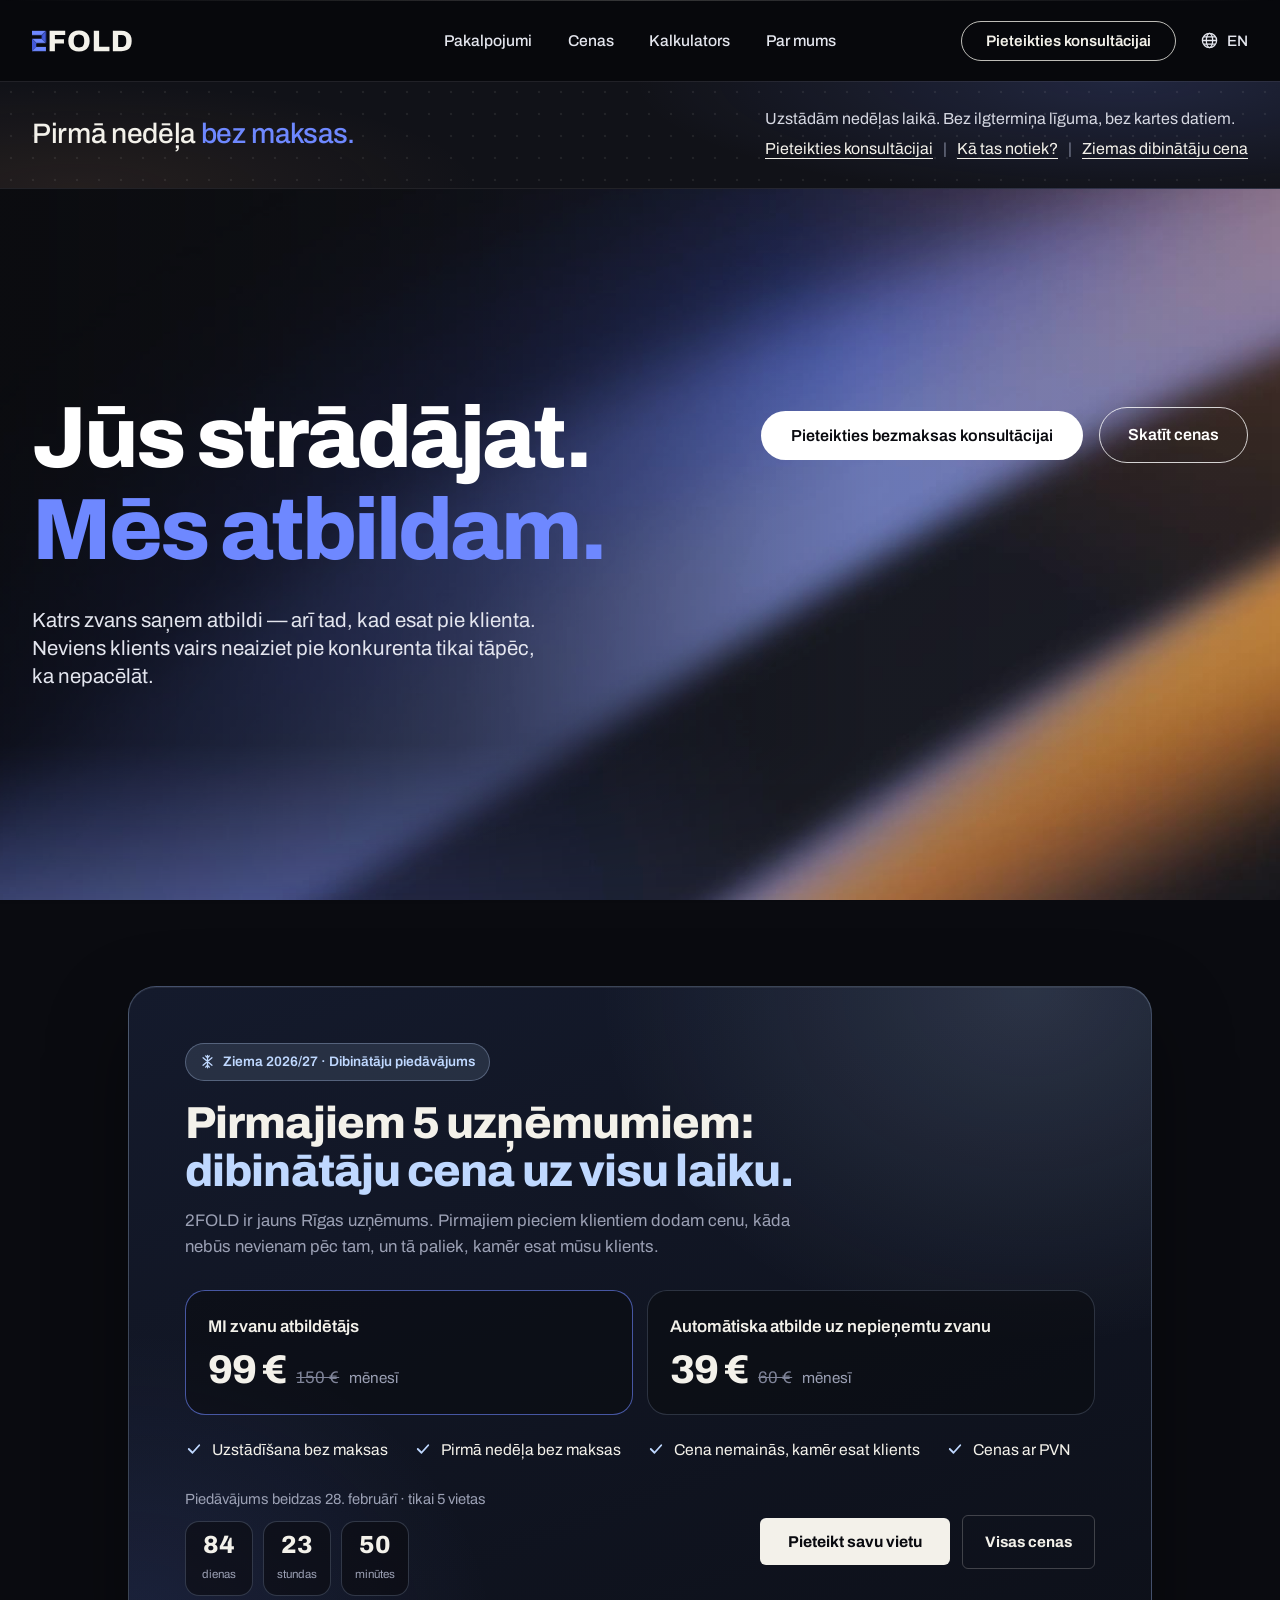
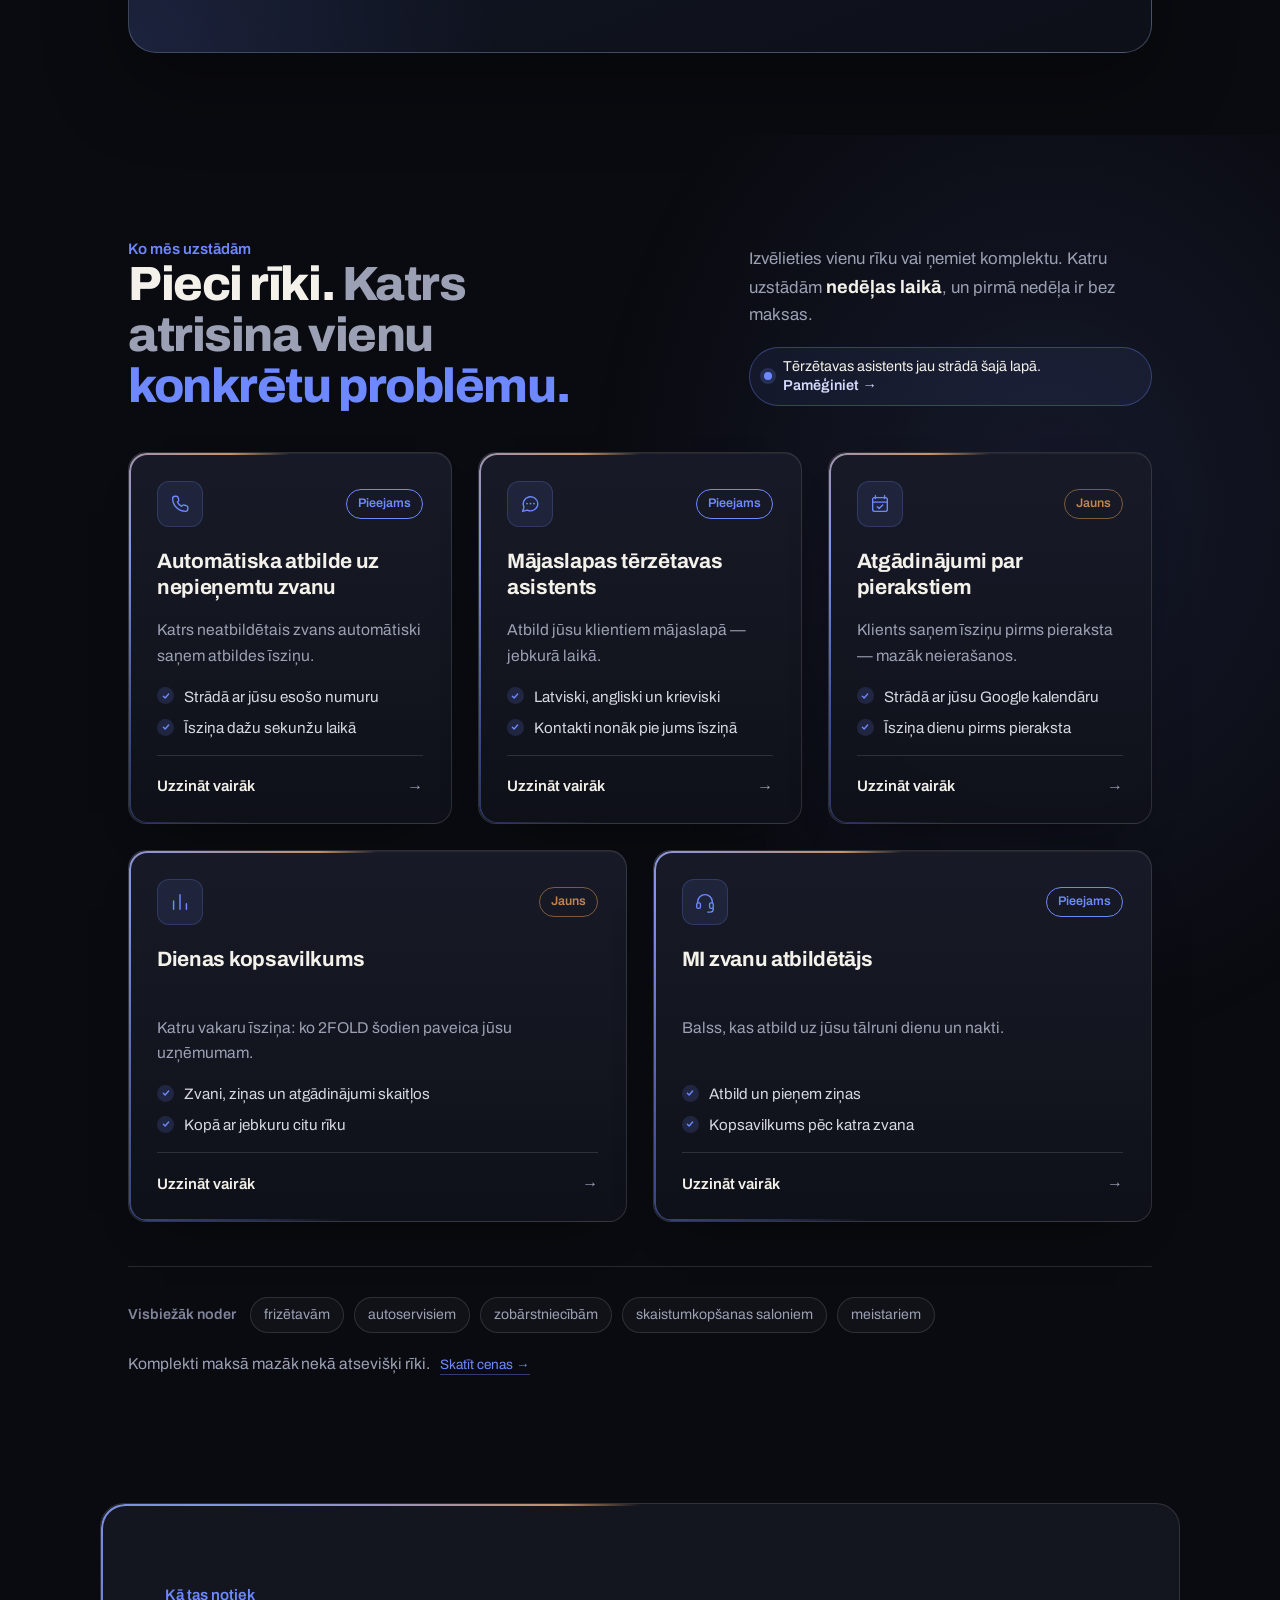
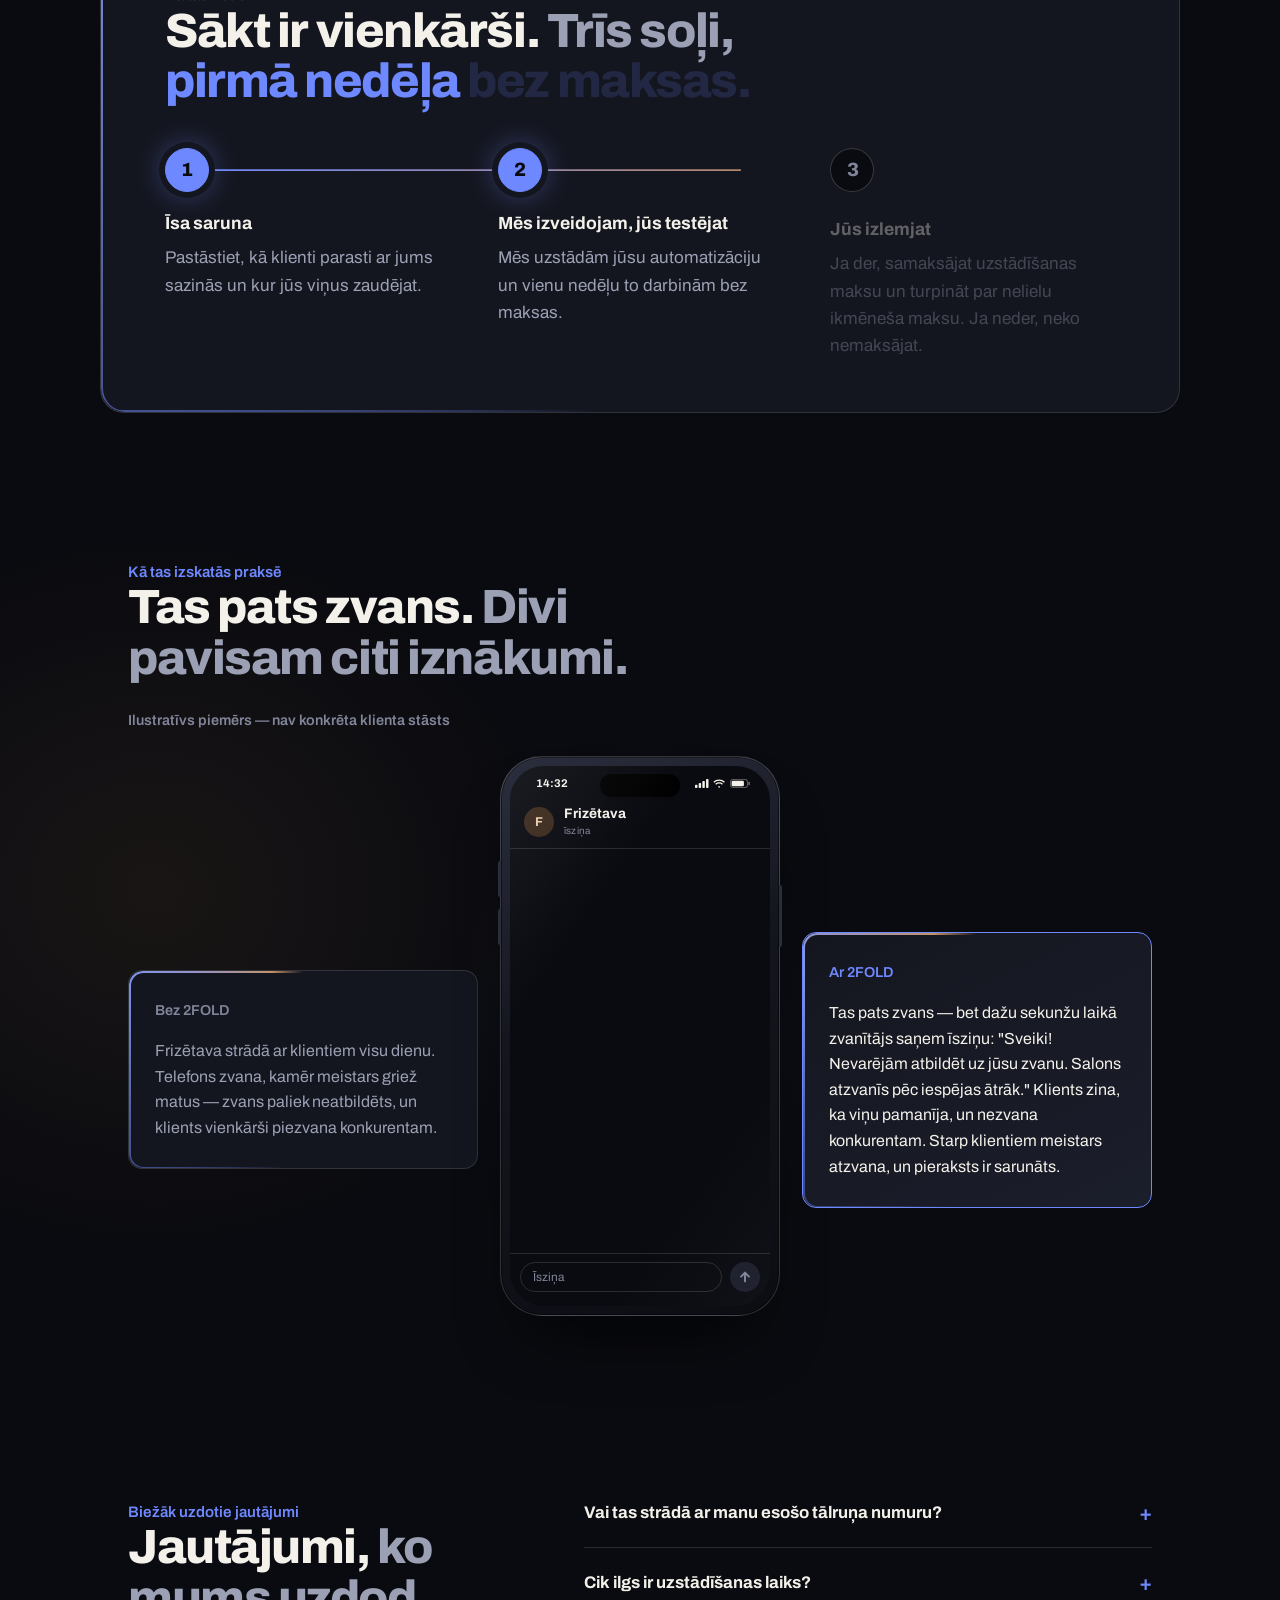
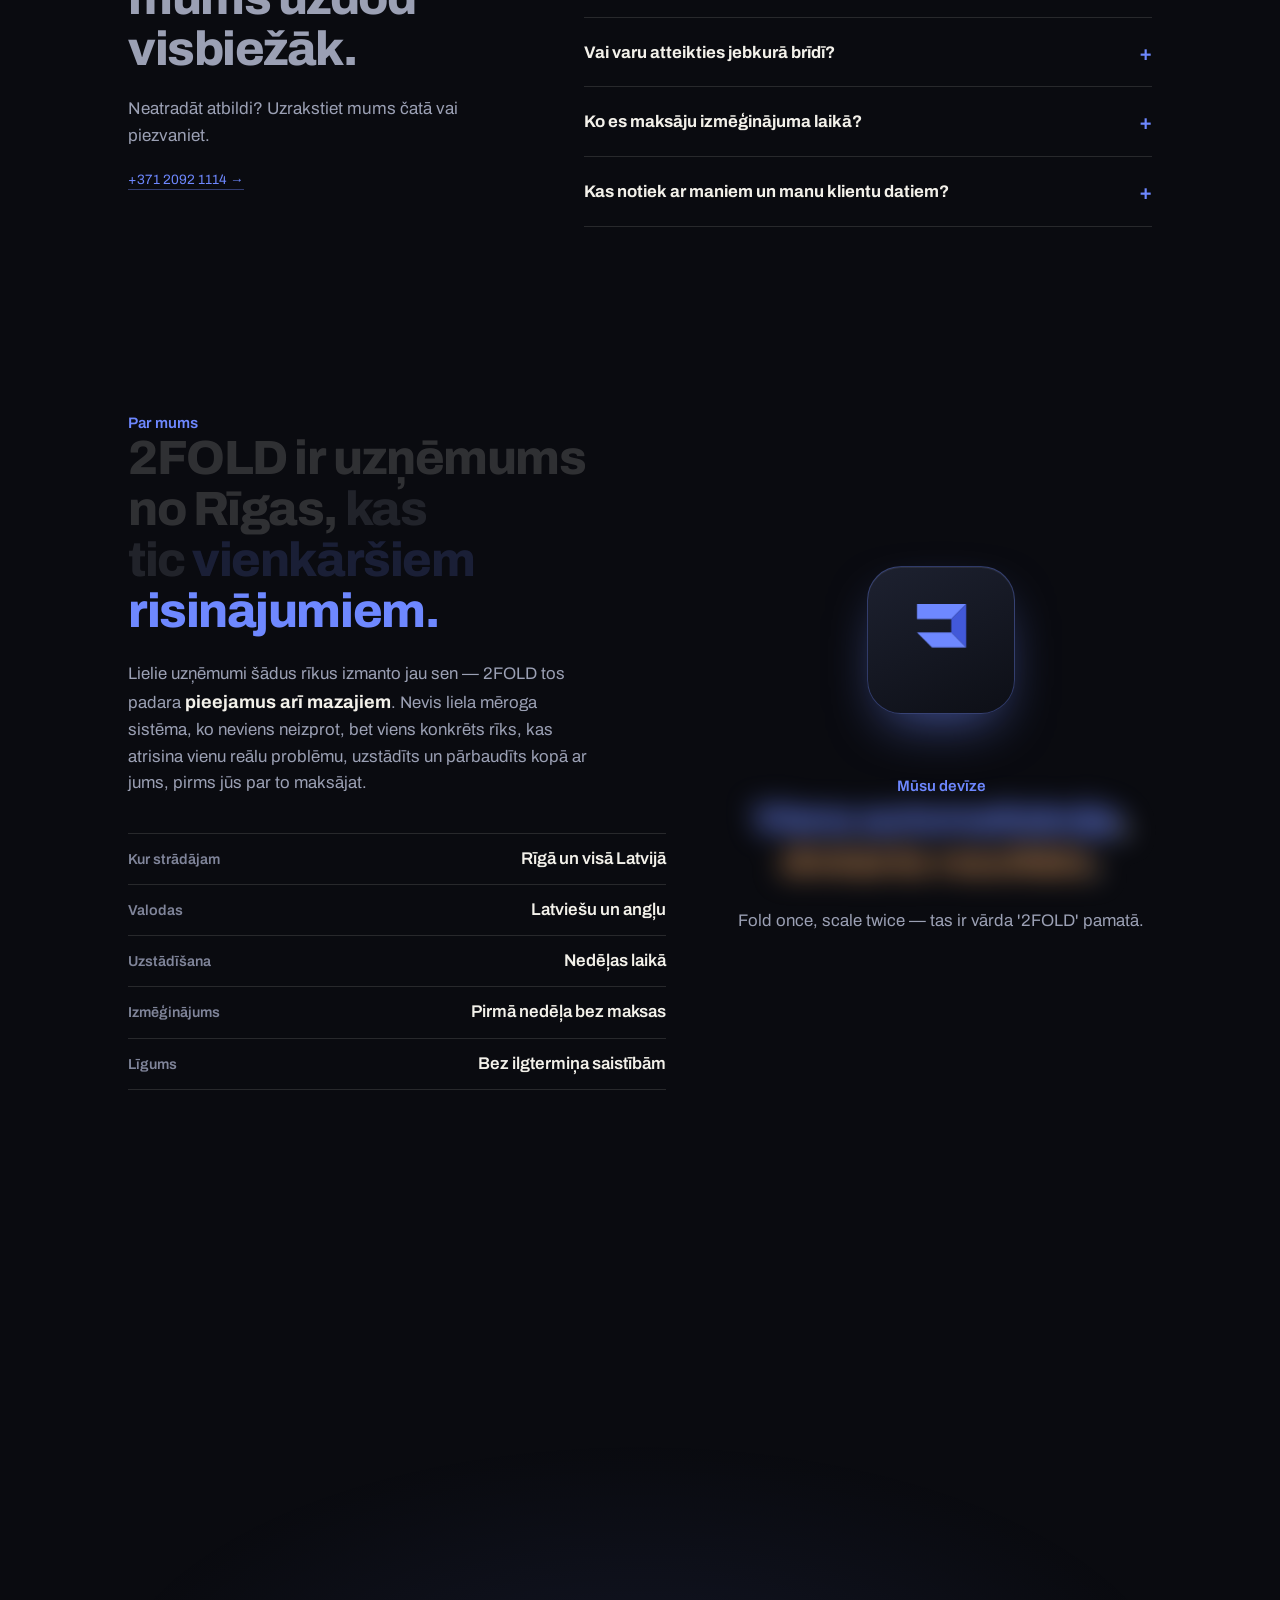
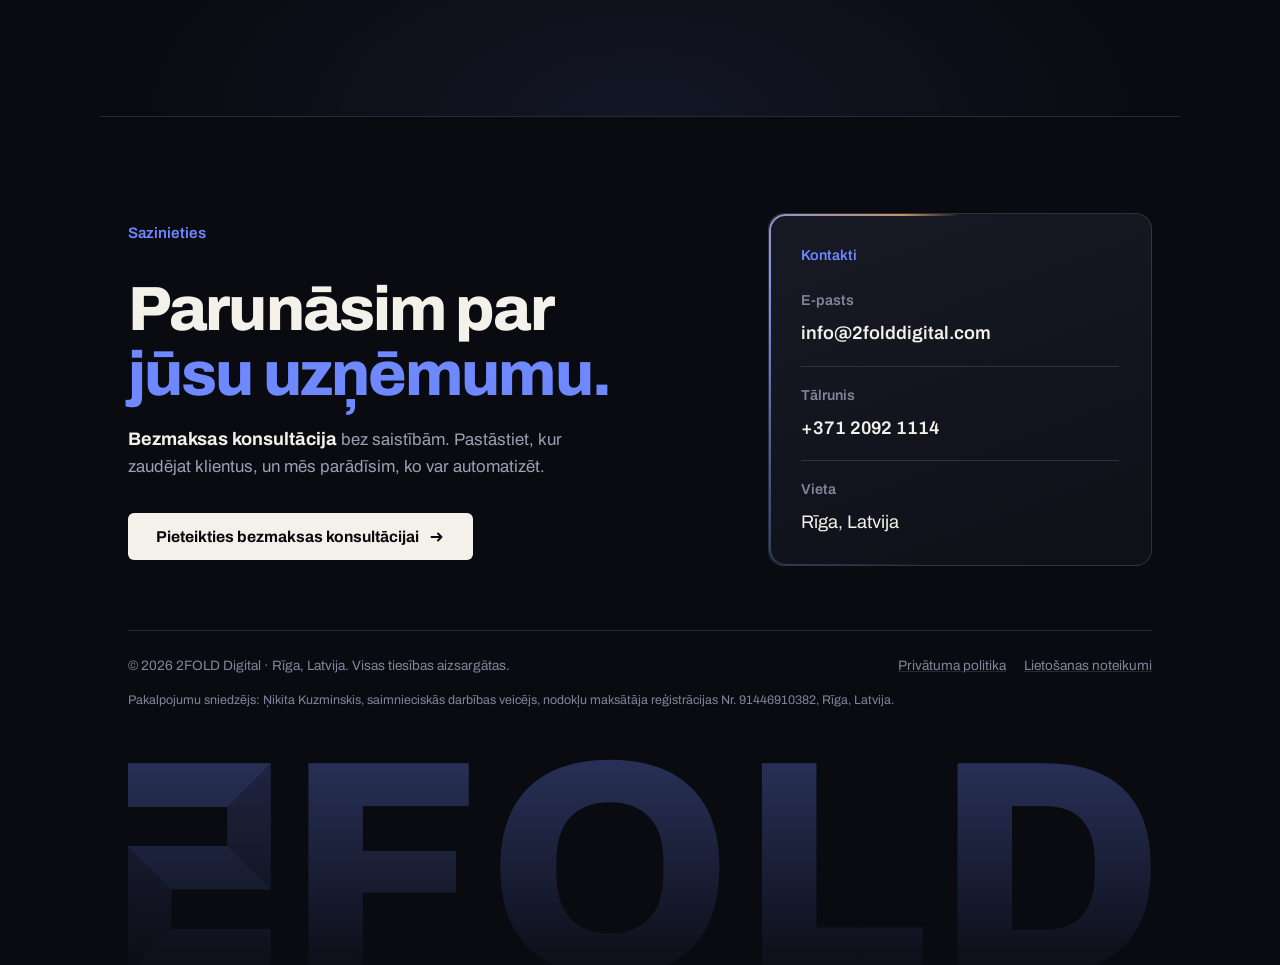
==== commit b0c5192d: "Add files via upload" ====
--- a/index.html
+++ b/index.html
@@ -1439,6 +1439,16 @@
     overflow:hidden; pointer-events:none; background:var(--ink);
   }
   .site-bg-video{display:block; width:100%; height:100%; object-fit:cover; object-position:70% 50%;}
+  /* iPhone (Low Power Mode) and some phones refuse to autoplay and draw their
+     own big play button over the video. Hide every native control, and while
+     the video is not playing show its first frame as a plain picture instead
+     (.site-bg.still, set by the script after the <video>). 2026-11-20 */
+  .site-bg{background:var(--ink) url("assets/hero-loop-poster.jpg") 70% 50% / cover no-repeat;}
+  .site-bg-video::-webkit-media-controls,
+  .site-bg-video::-webkit-media-controls-panel,
+  .site-bg-video::-webkit-media-controls-overlay-play-button,
+  .site-bg-video::-webkit-media-controls-start-playback-button{display:none !important; -webkit-appearance:none; opacity:0 !important;}
+  .site-bg.still .site-bg-video{visibility:hidden;}
   .site-bg-shade{position:absolute; inset:0; background:var(--ink); opacity:0.5;}
   @media print{ .site-bg{display:none;} }
 
@@ -2481,11 +2491,19 @@
   // visitor's first tap counts as permission, so try again then, and when
   // the page comes back from the background.
   var video = document.querySelector('.site-bg-video');
+  var bg = video.parentNode;
+  // Until the video really plays, hide it and show the poster picture behind
+  // it, so the phone's own play button never appears (2026-11-20).
+  bg.classList.add('still');
+  video.addEventListener('playing', function(){ bg.classList.remove('still'); });
+  video.addEventListener('pause', function(){ bg.classList.add('still'); });
   function start(){
     if (!video.paused) return;
-    var p = video.play(); if (p && p.catch) p.catch(function(){});
+    var p = video.play();
+    if (p && p.then) p.then(function(){ bg.classList.remove('still'); }, function(){ bg.classList.add('still'); });
   }
   video.muted = true;
+  start();
   ['touchend', 'click'].forEach(function(type){ window.addEventListener(type, start, {passive:true}); });
   document.addEventListener('visibilitychange', function(){ if (!document.hidden) start(); });
 })();
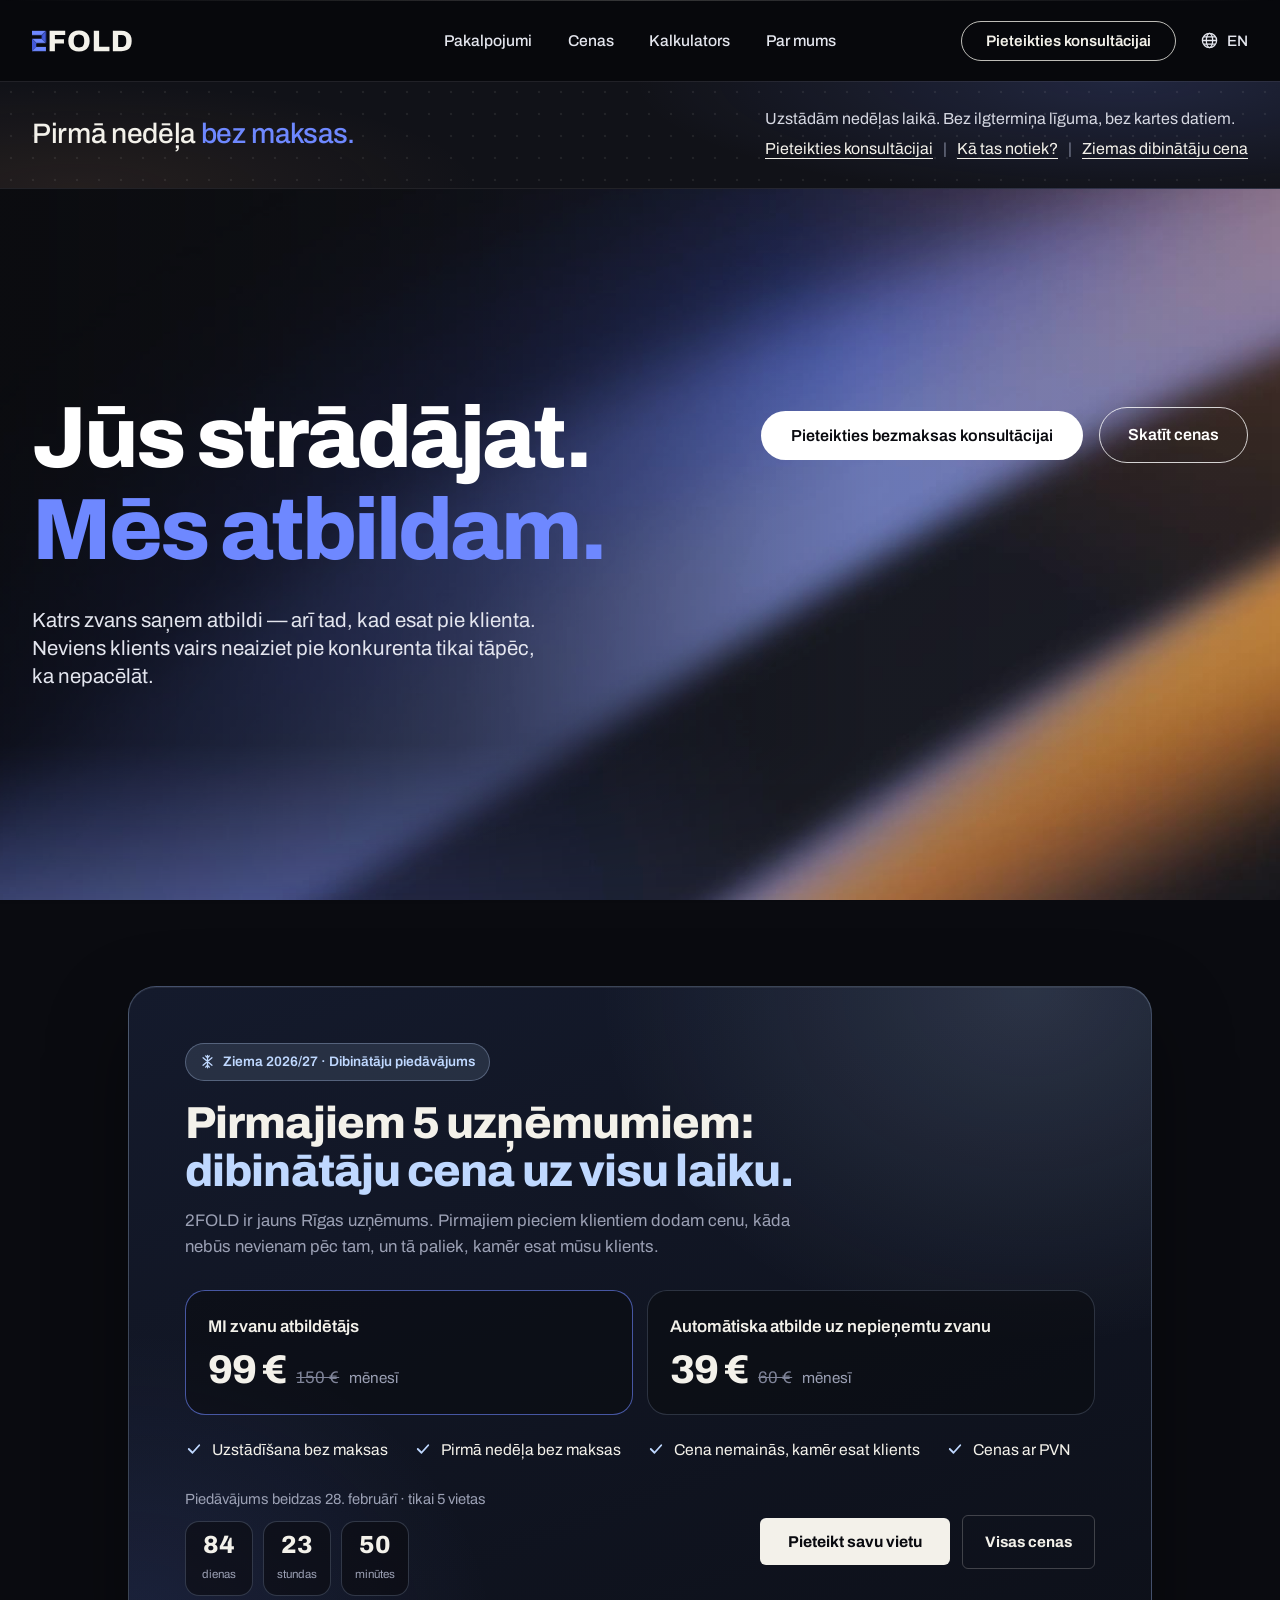
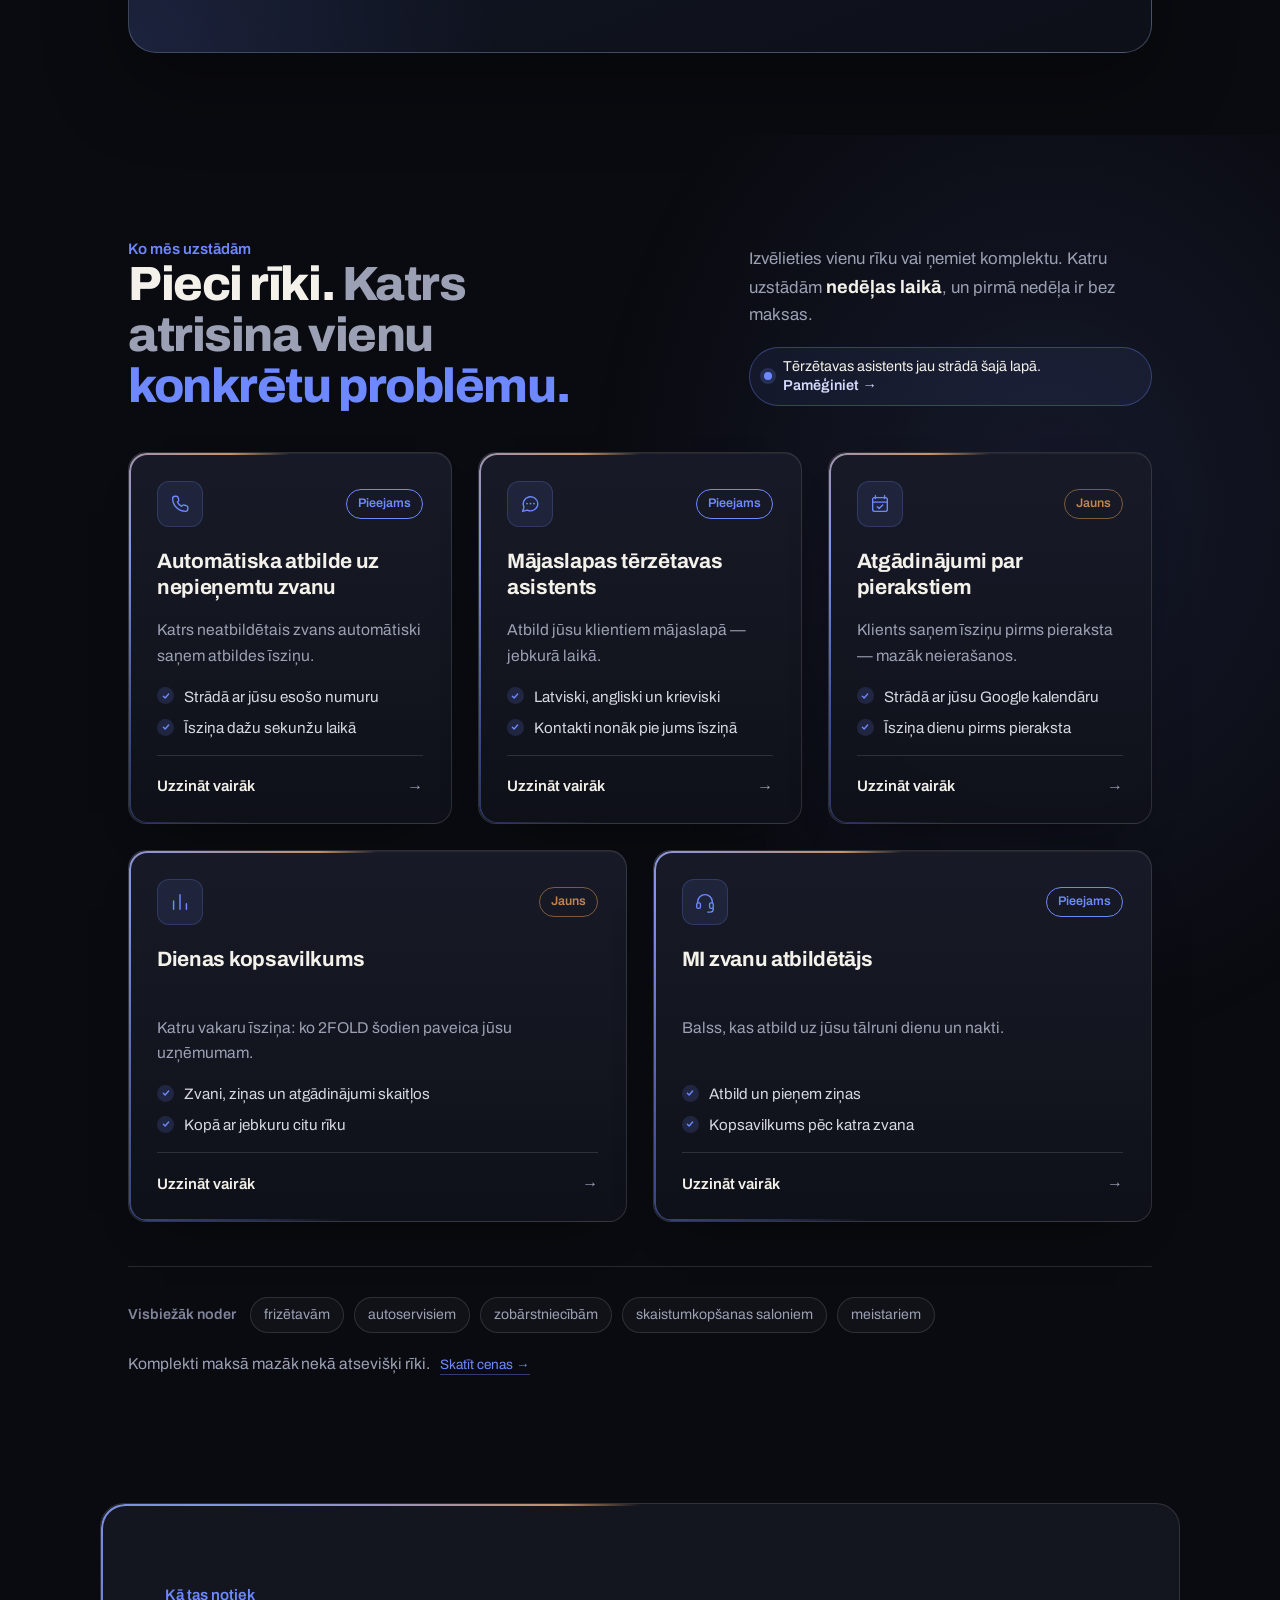
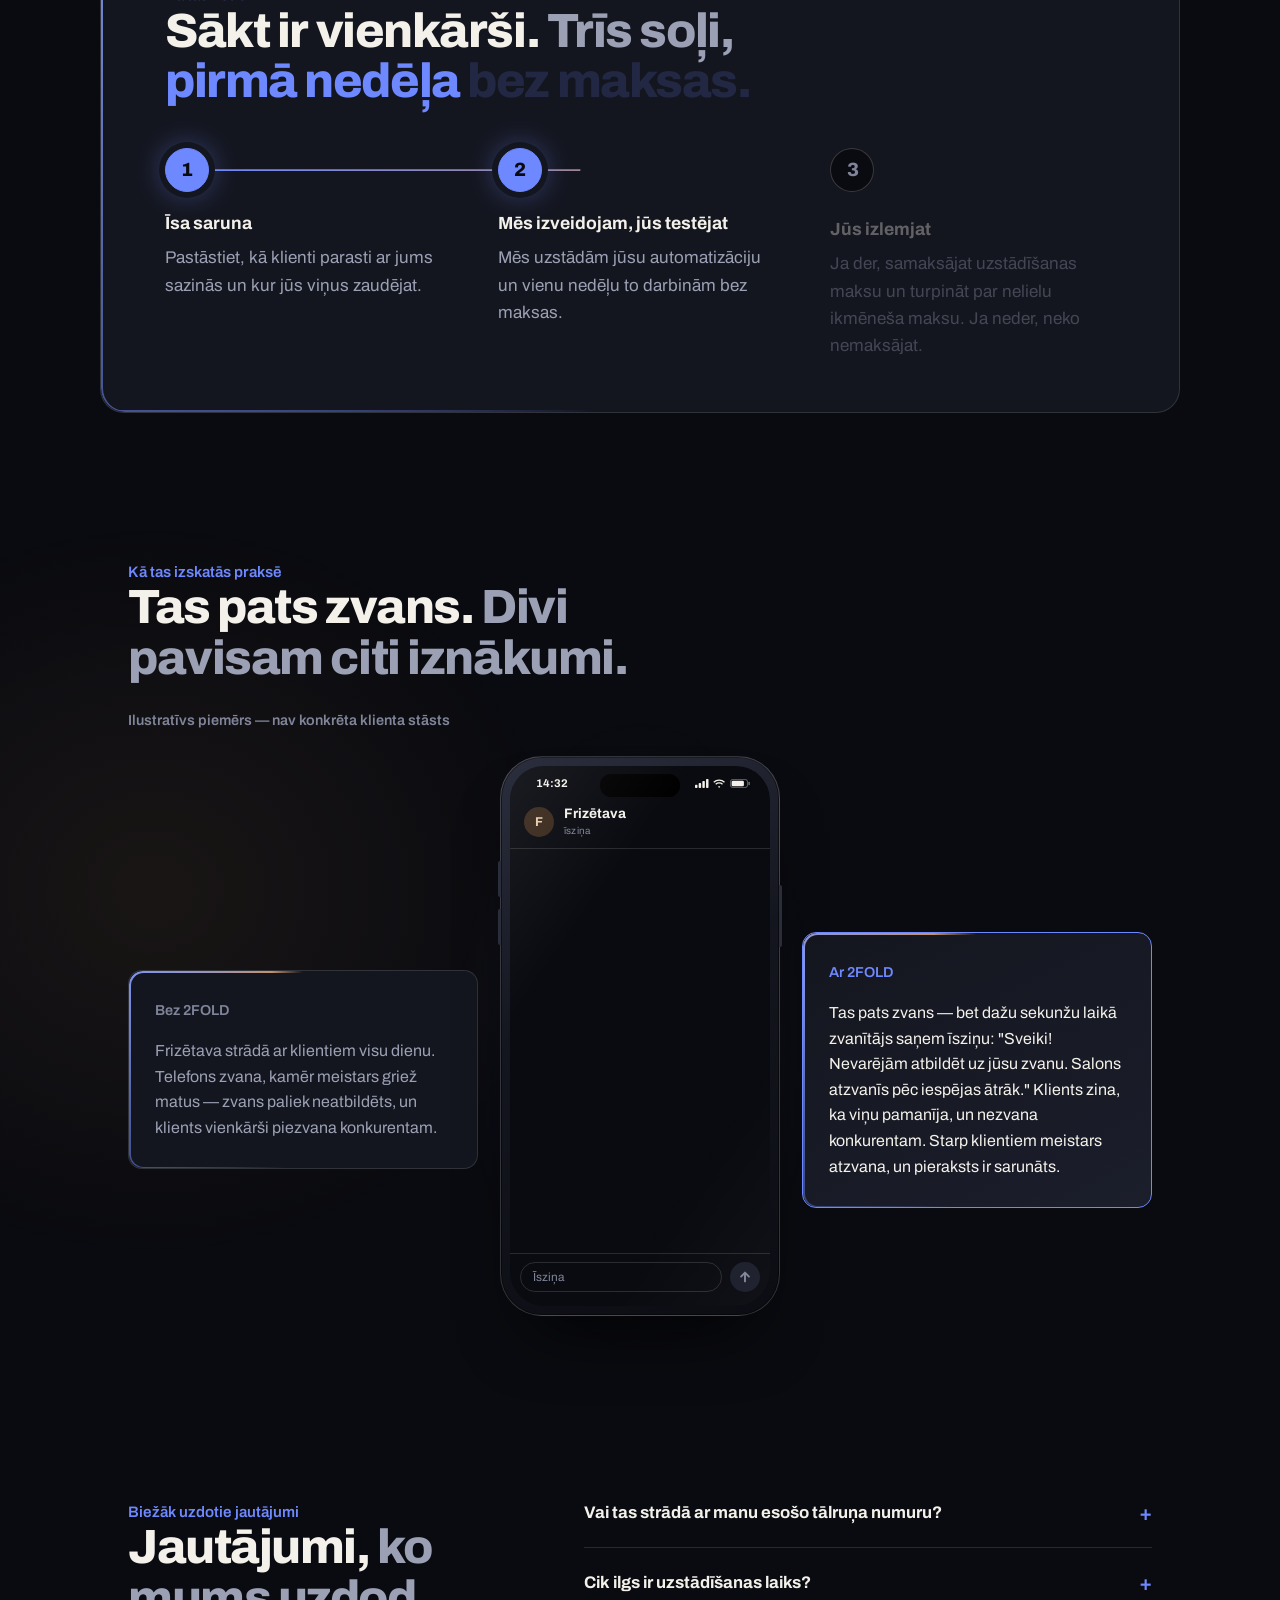
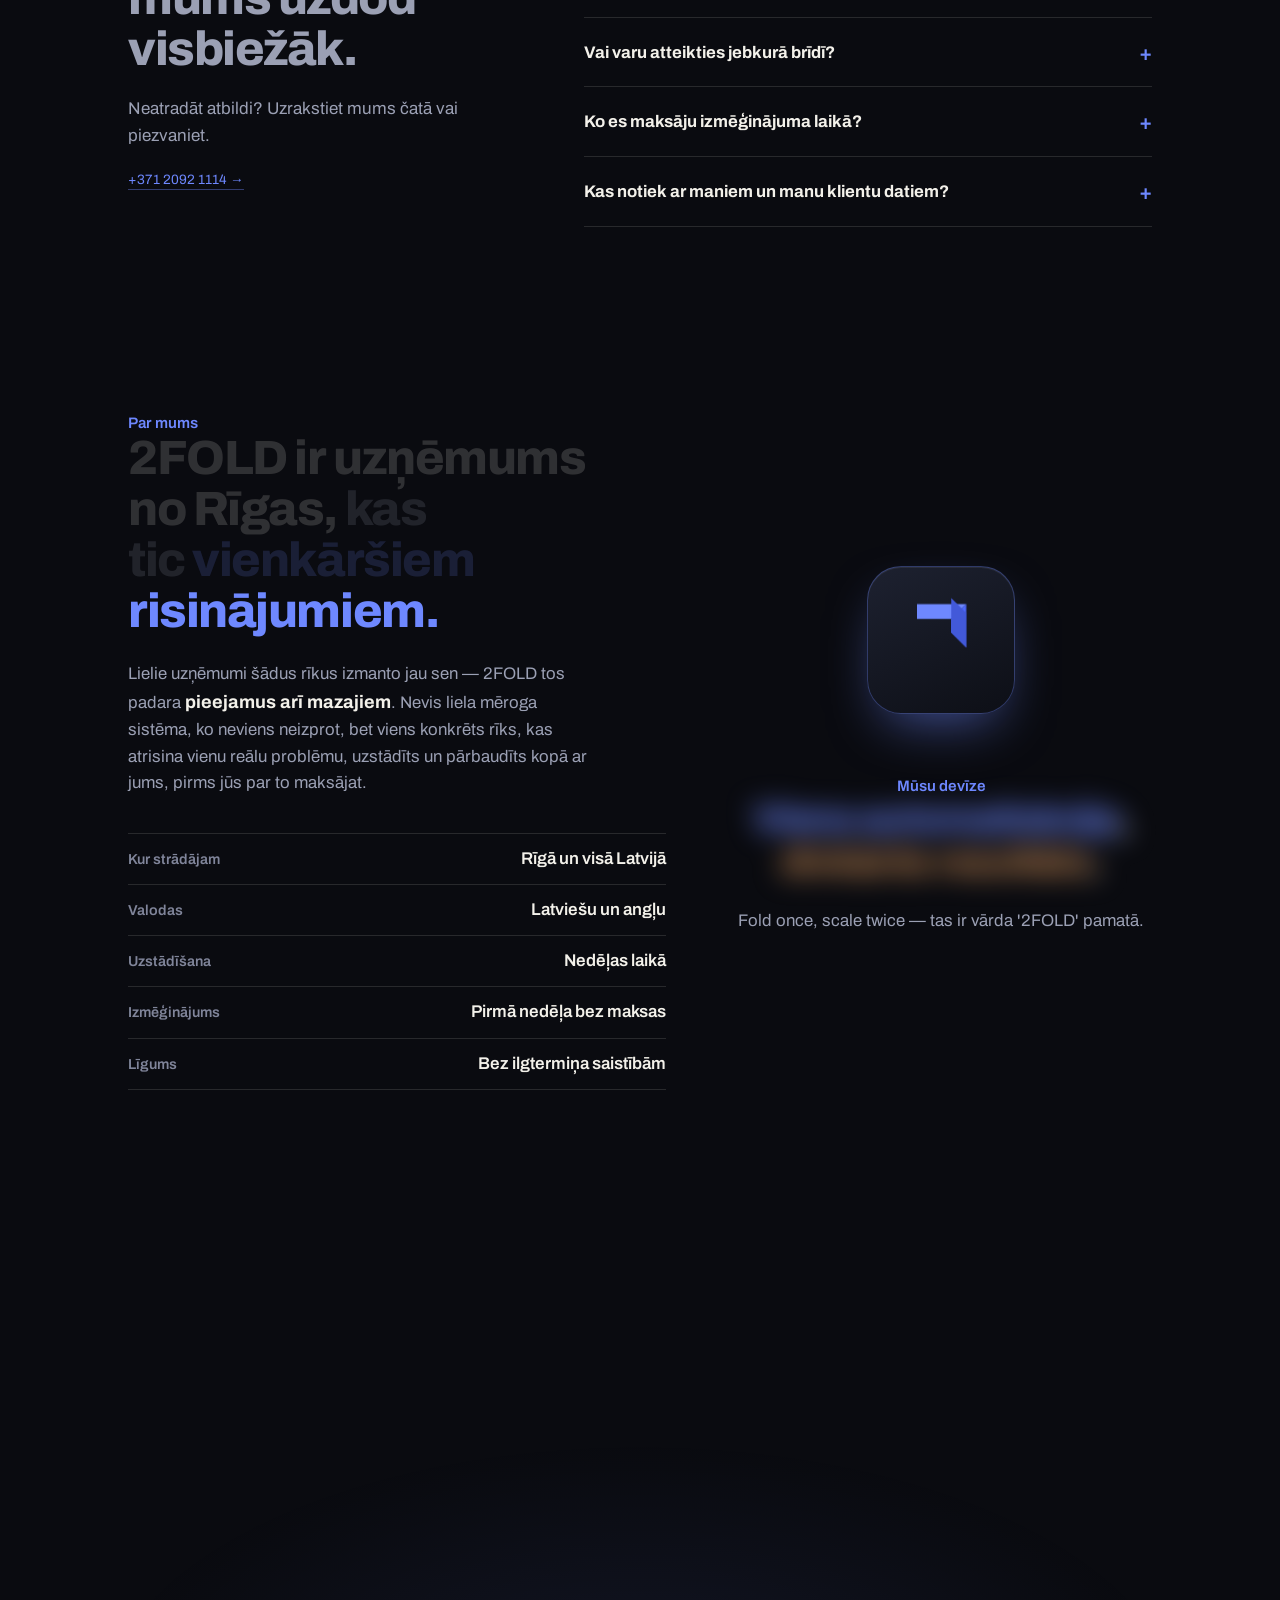
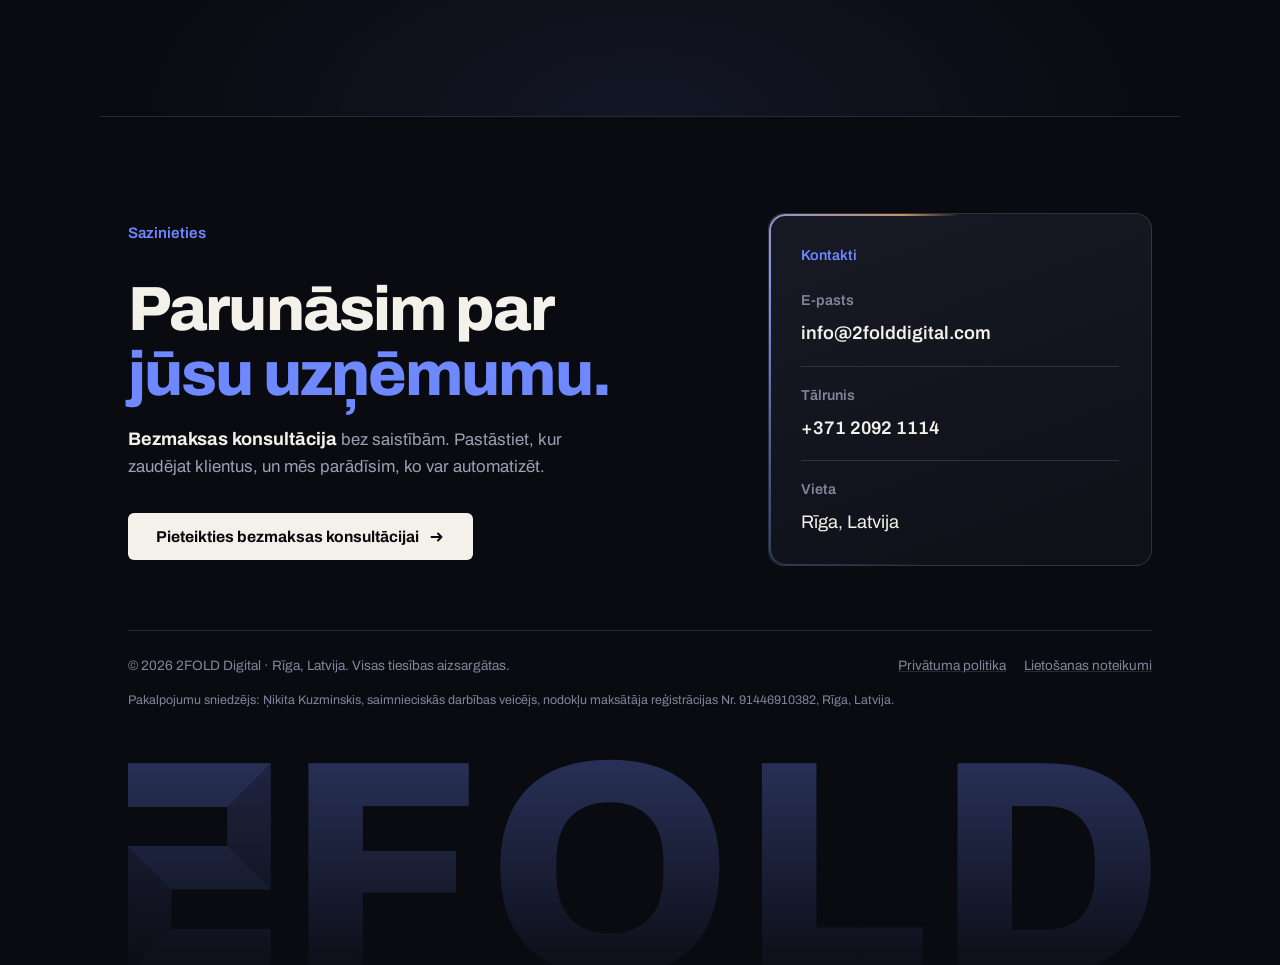
==== commit c2b1bc95: "Add files via upload" ====
--- a/index.html
+++ b/index.html
@@ -2497,14 +2497,33 @@
   bg.classList.add('still');
   video.addEventListener('playing', function(){ bg.classList.remove('still'); });
   video.addEventListener('pause', function(){ bg.classList.add('still'); });
+  // In-app browsers on iPhone (TikTok, Instagram, Facebook ...) may not allow
+  // a video to play inside the page: there every play() opens the video full
+  // screen, so a tap anywhere on the site showed the backdrop as a movie.
+  // There the script never starts the video itself; the autoplay attribute
+  // alone decides, and if it cannot play the still picture stays. 2026-11-21
+  var inApp = /TikTok|musical_ly|Bytedance|Instagram|FBAN|FBAV|FB_IAB|Snapchat|Twitter|LinkedInApp|Line\//i.test(navigator.userAgent || '');
+  var gaveUp = false;
+  function giveUp(){
+    gaveUp = true;
+    ['touchend', 'click'].forEach(function(type){ window.removeEventListener(type, start); });
+    try { video.pause(); } catch (e) {}
+    bg.classList.add('still');
+  }
+  // Safety net for any other browser that does the same: close the full
+  // screen player at once and never try again on this visit.
+  video.addEventListener('webkitbeginfullscreen', function(){
+    giveUp();
+    try { video.webkitExitFullscreen(); } catch (e) {}
+  });
   function start(){
-    if (!video.paused) return;
+    if (gaveUp || inApp || !video.paused) return;
     var p = video.play();
     if (p && p.then) p.then(function(){ bg.classList.remove('still'); }, function(){ bg.classList.add('still'); });
   }
   video.muted = true;
   start();
-  ['touchend', 'click'].forEach(function(type){ window.addEventListener(type, start, {passive:true}); });
+  if (!inApp) ['touchend', 'click'].forEach(function(type){ window.addEventListener(type, start, {passive:true}); });
   document.addEventListener('visibilitychange', function(){ if (!document.hidden) start(); });
 })();
 </script>
